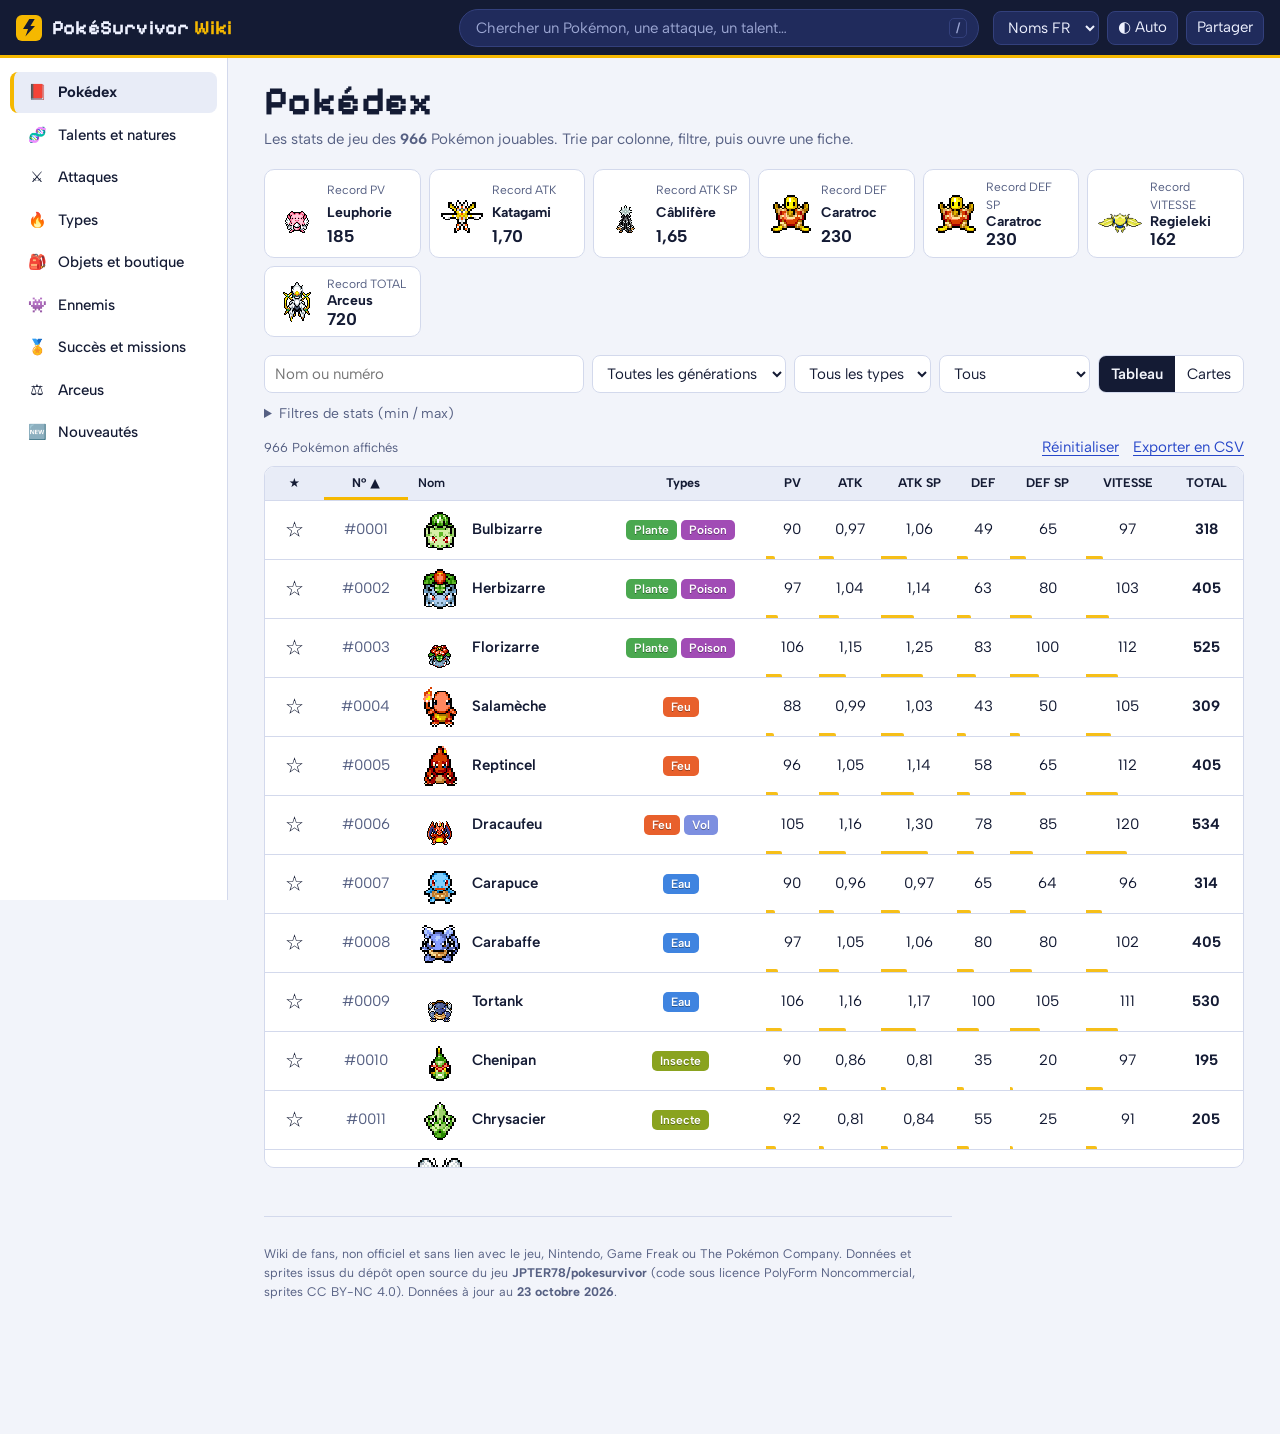
==== docs/index.html @ 1bb14c6c "Publier depuis docs/ pour GitHub Pages Co-Authored-By: Claude Fable 5.2 <noreply@anthropic.com> Clau" ====
<!doctype html>
<html lang="fr">
<head>
<meta charset="utf-8">
<meta name="viewport" content="width=device-width, initial-scale=1, viewport-fit=cover">
<title>PokéSurvivor Wiki</title>
<meta name="description" content="Wiki non officiel de PokéSurvivor : stats des 966 Pokémon, talents, natures, attaques, types, objets, ennemis, succès et le Jugement d'Arceus.">
<meta name="theme-color" content="#0e1430">
<link rel="icon" href="data:image/svg+xml,%3Csvg xmlns='http://www.w3.org/2000/svg' viewBox='0 0 16 16' shape-rendering='crispEdges'%3E%3Crect width='16' height='16' rx='3' fill='%23141b34'/%3E%3Cpath fill='%23ffce1f' d='M9 2h3L8 7h3l-6 7 2-5H4z'/%3E%3C/svg%3E">
<style>@font-face{font-family:"Albert Sans";font-style:normal;font-weight:100 900;font-display:swap;src:url([data-uri]) format("woff2")}
@font-face{font-family:"Pixelify Sans";font-style:normal;font-weight:700;font-display:swap;src:url([data-uri]) format("woff2")}
:root{
  --bg:#f2f4fa;--sf:#fff;--sf2:#e8ecf7;--tx:#141b34;--mu:#566083;--bd:#d3d9ec;
  --ac:#f5b800;--ac-ink:#141b34;--link:#2747c9;--up:#18874a;--dn:#cf3d35;
  --shadow:0 1px 0 rgba(20,27,52,.06),0 8px 24px -12px rgba(20,27,52,.25);
  --disp:"Pixelify Sans","Albert Sans",system-ui,sans-serif;--body:"Albert Sans",system-ui,-apple-system,"Segoe UI",sans-serif;
  --r:10px;--navw:228px;--toph:58px;color-scheme:light;
}
@media (prefers-color-scheme:dark){:root:not([data-theme="light"]){
  --bg:#0e1430;--sf:#172047;--sf2:#202b5c;--tx:#eef1ff;--mu:#9ca7d3;--bd:#2d3972;
  --ac:#ffce1f;--link:#93b2ff;--up:#4fd08a;--dn:#ff8078;--shadow:0 1px 0 rgba(0,0,0,.3),0 10px 28px -12px rgba(0,0,0,.7);color-scheme:dark}}
:root[data-theme="dark"]{
  --bg:#0e1430;--sf:#172047;--sf2:#202b5c;--tx:#eef1ff;--mu:#9ca7d3;--bd:#2d3972;
  --ac:#ffce1f;--link:#93b2ff;--up:#4fd08a;--dn:#ff8078;--shadow:0 1px 0 rgba(0,0,0,.3),0 10px 28px -12px rgba(0,0,0,.7);color-scheme:dark}
*{box-sizing:border-box}
html{scroll-padding-top:calc(var(--toph) + 56px);-webkit-text-size-adjust:100%}
body{margin:0;background:var(--bg);color:var(--tx);font:15px/1.5 var(--body);min-height:100vh;
  display:grid;grid-template-columns:var(--navw) minmax(0,1fr);grid-template-rows:var(--toph) 1fr;grid-template-areas:"top top" "nav main"}
[hidden]{display:none!important}
a{color:var(--link)}
:focus-visible{outline:3px solid var(--ac);outline-offset:2px;border-radius:4px}
.skip{position:absolute;left:-999px;top:8px;background:var(--ac);color:var(--ac-ink);padding:8px 12px;border-radius:8px;z-index:50}
.skip:focus{left:8px}
button,input,select{font:inherit;color:inherit}
button{cursor:pointer}

/* barre du haut */
.top{grid-area:top;position:sticky;top:0;z-index:20;display:flex;align-items:center;gap:14px;padding:0 16px;padding-top:env(safe-area-inset-top,0px);
  background:#141b34;color:#eef1ff;border-bottom:3px solid var(--ac)}
.brand{display:flex;align-items:center;gap:10px;color:inherit;text-decoration:none;flex:none}
.bolt{width:26px;height:26px;border-radius:6px;background:var(--ac);position:relative;flex:none}
.bolt::after{content:"";position:absolute;inset:4px 7px;background:#141b34;clip-path:polygon(55% 0,100% 0,62% 42%,100% 42%,20% 100%,42% 58%,0 58%)}
.bname{font:700 20px/1 var(--disp);letter-spacing:.01em;white-space:nowrap}
.bname b{color:var(--ac);font-weight:700}
.gs{position:relative;flex:1;max-width:520px;margin-left:auto}
.gs input[type=search]{width:100%;height:38px;border-radius:19px;border:1px solid #33407c;background:#202b5c;color:#eef1ff;padding:0 40px 0 16px}
.gs input::placeholder{color:#9ca7d3}
.gs kbd{position:absolute;right:12px;top:9px;font:600 12px/1 var(--body);color:#9ca7d3;border:1px solid #33407c;border-radius:5px;padding:3px 6px;pointer-events:none}
.gres{position:absolute;left:0;right:0;top:44px;background:var(--sf);color:var(--tx);border:1px solid var(--bd);border-radius:var(--r);box-shadow:var(--shadow);max-height:70vh;overflow:auto;padding:6px}
.gres h4{margin:8px 8px 2px;font:600 12px/1.4 var(--body);color:var(--mu)}
.gres a{display:flex;align-items:center;gap:10px;padding:6px 8px;border-radius:7px;color:inherit;text-decoration:none;cursor:pointer}
.gres a.cur,.gres a:hover{background:var(--sf2)}
.gres small{color:var(--mu);margin-left:auto;white-space:nowrap}
.gres .none{padding:10px;color:var(--mu)}
.tools{display:flex;gap:8px;align-items:center;flex:none}
.tools select,.ib{height:34px;border-radius:8px;border:1px solid #33407c;background:#202b5c;color:#eef1ff;padding:0 10px}
.ib:hover,.tools select:hover{border-color:var(--ac)}

/* navigation */
.nav{grid-area:nav;position:sticky;top:var(--toph);align-self:start;height:calc(100vh - var(--toph));overflow:auto;padding:14px 10px;border-right:1px solid var(--bd);background:var(--sf);display:flex;flex-direction:column;gap:2px}
.nav a{display:flex;align-items:center;gap:10px;padding:9px 12px;border-radius:8px;color:var(--tx);text-decoration:none;font-weight:500;border-left:4px solid transparent}
.nav a:hover{background:var(--sf2)}
.nav a[aria-current="page"]{background:var(--sf2);border-left-color:var(--ac);font-weight:700}
.nav .ni{width:22px;text-align:center;flex:none}
.nav .tag{margin-left:auto;background:var(--ac);color:var(--ac-ink);border-radius:10px;font-size:11px;font-weight:700;padding:1px 7px}

main{grid-area:main;min-width:0;padding:22px clamp(16px,3vw,36px) 120px;max-width:1240px;width:100%}
main:focus{outline:none}
.ph{margin:0 0 18px}
.ph h1{font:700 clamp(28px,4vw,40px)/1.05 var(--disp);margin:0 0 6px;letter-spacing:.01em}
.ph p{margin:0;color:var(--mu);max-width:68ch}
h2.sec{font:700 21px/1.2 var(--disp);margin:28px 0 8px}
.h3{font:700 14px/1.3 var(--body);margin:16px 0 6px}
.note{background:var(--sf);border:1px solid var(--bd);border-left:4px solid var(--ac);border-radius:8px;padding:10px 14px;color:var(--tx);font-size:14px;margin:0 0 14px;max-width:86ch}
.cnt{color:var(--mu);font-size:13px;margin:0 0 8px}
.ft{color:var(--mu);font-size:12px;margin-top:16px}
.foot{margin-top:48px;padding-top:16px;border-top:1px solid var(--bd);color:var(--mu);font-size:12.5px;max-width:86ch}

/* records */
.rec{display:grid;grid-template-columns:repeat(auto-fill,minmax(150px,1fr));gap:8px;margin-bottom:18px}
.rec button{display:grid;grid-template-columns:44px 1fr;gap:0 8px;align-items:center;text-align:left;background:var(--sf);border:1px solid var(--bd);border-radius:var(--r);padding:8px 10px}
.rec button:hover{border-color:var(--ac)}
.rec .sp{grid-row:span 3}
.rec small{color:var(--mu);font-size:12px}
.rec b{font-size:14px;line-height:1.2}
.rec i{font:700 17px/1.1 var(--body);font-style:normal;color:var(--tx);font-variant-numeric:tabular-nums}

/* barres d'outils */
.bar{display:flex;flex-wrap:wrap;gap:8px;margin-bottom:10px;align-items:center}
.bar input[type=search]{flex:1 1 200px;min-width:0}
input[type=search],input[type=number],input[type=text],main select,.sheet select{height:38px;background:var(--sf);border:1px solid var(--bd);border-radius:8px;padding:0 10px}
input:hover,main select:hover{border-color:var(--mu)}
.seg{display:inline-flex;border:1px solid var(--bd);border-radius:8px;overflow:hidden;background:var(--sf)}
.seg button{border:0;background:none;padding:0 12px;height:36px}
.seg button[aria-pressed="true"]{background:var(--tx);color:var(--bg);font-weight:600}
.cntbar{display:flex;justify-content:space-between;align-items:baseline;gap:8px;flex-wrap:wrap}
.lb{background:none;border:0;color:var(--link);padding:2px 0 2px 14px;text-decoration:underline;text-underline-offset:3px}
.rg{margin-bottom:10px}.rg summary,details summary{cursor:pointer;color:var(--mu);font-size:14px}
.rgg{display:grid;grid-template-columns:repeat(auto-fill,minmax(210px,1fr));gap:8px;margin-top:8px}
.rgg label{display:flex;align-items:center;gap:6px;font-size:13px}.rgg span{flex:1}.rgg input{width:68px;height:32px}
.pills{display:flex;gap:6px;flex-wrap:wrap}
.fb{background:var(--sf);border:1px solid var(--bd);border-radius:20px;padding:6px 13px}
.fb[aria-pressed="true"]{background:var(--tx);color:var(--bg);border-color:var(--tx);font-weight:600}

/* tableaux */
.tw{overflow:auto;border:1px solid var(--bd);border-radius:var(--r);background:var(--sf);max-height:78vh}
.tw.short{max-height:340px}
table{border-collapse:collapse;width:100%}
th,td{padding:7px 10px;text-align:center;border-bottom:1px solid var(--bd);white-space:nowrap}
tbody tr:last-child td{border-bottom:0}
thead th{position:sticky;top:0;background:var(--sf2);font-size:12.5px;font-weight:700;color:var(--tx);z-index:1;user-select:none}
th[data-sort]{cursor:pointer}th[data-sort]:hover{color:var(--link)}
th.on{box-shadow:inset 0 -3px 0 var(--ac)}
td.nm,th.nm{text-align:left;font-weight:600}
td.n{color:var(--mu);font-variant-numeric:tabular-nums}
td.num{font-variant-numeric:tabular-nums}
td.tot{font-weight:700;font-variant-numeric:tabular-nums}
tr.row{cursor:pointer}tr.row:hover{background:var(--sf2)}
td.nm .sp{vertical-align:middle;margin-right:10px}
.tt td,.tt th{white-space:normal;text-align:left;vertical-align:top}
.tt td:first-child{font-weight:600}
.more td{padding:12px;text-align:center}
.more button,.morec{background:var(--sf2);border:1px solid var(--bd);border-radius:8px;padding:8px 16px}
.fv{background:none;border:0;font-size:19px;line-height:1;color:var(--ac);padding:4px 6px;-webkit-text-stroke:.6px var(--tx)}
.fv[aria-pressed="false"]{color:transparent}
.cell{position:relative}.cell i{position:absolute;left:0;bottom:0;height:3px;background:var(--ac);opacity:.9;border-radius:0 2px 0 0}

/* sprites */
.sp{display:inline-block;width:var(--z,44px);height:var(--z,44px);flex:none;image-rendering:pixelated;background-image:var(--sheet);background-repeat:no-repeat;
  background-size:calc(32*var(--z,44px)) calc(31*var(--z,44px));background-position:calc(var(--x)*var(--z,44px)*-1) calc(var(--y)*var(--z,44px)*-1)}
.sp.s{--z:32px}.sp.l{--z:96px}.sp.xl{--z:144px}

/* types */
.t{display:inline-block;color:#fff;border-radius:5px;padding:0 8px;font-size:12px;font-weight:600;margin-right:4px;line-height:20px;text-shadow:0 1px 0 rgba(0,0,0,.35)}
.badge{display:inline-block;border:1px solid var(--bd);border-radius:20px;padding:1px 10px;font-size:12.5px;margin:0 5px 5px 0;background:var(--sf)}
.chips{display:flex;flex-wrap:wrap;gap:6px}
.chip2{background:var(--sf2);border:1px solid transparent;border-radius:16px;padding:3px 11px;font-size:13px;color:var(--tx);text-decoration:none;cursor:pointer;display:inline-flex;align-items:center;gap:4px}
a.chip2:hover,button.chip2:hover{border-color:var(--ac)}
.lk{color:var(--link);cursor:pointer;text-decoration:underline;text-underline-offset:3px;background:none;border:0;padding:0;font-weight:600}

/* cartes Pokémon */
.cards .more{grid-column:1/-1}
.cards{display:grid;grid-template-columns:repeat(auto-fill,minmax(150px,1fr));gap:10px}
.pc{position:relative;background:var(--sf);border:1px solid var(--bd);border-radius:var(--r);overflow:hidden;text-align:left;padding:0;display:flex;flex-direction:column}
.pc:hover{border-color:var(--tc,var(--ac));transform:translateY(-2px)}
.pc .art{height:84px;display:grid;place-items:center;background:linear-gradient(140deg,var(--tc),var(--tc2))}
.pc .art .sp{--z:64px;filter:drop-shadow(0 3px 0 rgba(0,0,0,.25))}
.pc .in{padding:8px 10px 10px}
.pc .num{color:var(--mu);font-size:12px;font-variant-numeric:tabular-nums}
.pc b{display:block;font-size:14.5px;line-height:1.2;margin:1px 0 5px}
.pc .tt2{position:absolute;right:8px;top:8px;background:rgba(20,27,52,.75);color:#fff;border-radius:6px;font:700 13px/1 var(--body);padding:4px 6px}

/* fiche (dialog) */
dialog{border:0;padding:0;background:transparent;color:var(--tx);max-width:none;max-height:none;width:100%;height:100%;margin:0;overflow:hidden}
dialog::backdrop{background:rgba(8,12,30,.6)}
.sheet{position:absolute;right:0;top:0;bottom:0;width:min(560px,100%);background:var(--bg);overflow:auto;box-shadow:-12px 0 40px rgba(0,0,0,.35);padding-bottom:calc(20px + env(safe-area-inset-bottom,0px))}
.sheet.wide{width:min(980px,100%)}
@media (prefers-reduced-motion:no-preference){dialog[open] .sheet{animation:slide .18s ease-out}@keyframes slide{from{transform:translateX(40px);opacity:.4}}.pc{transition:transform .12s}}
.hero{position:relative;color:#fff;padding:18px 18px 16px;padding-top:calc(18px + env(safe-area-inset-top,0px));background:linear-gradient(135deg,var(--tc),var(--tc2));display:grid;grid-template-columns:1fr auto;gap:8px;align-items:end;min-height:150px;
  background-image:linear-gradient(135deg,var(--tc),var(--tc2)),repeating-linear-gradient(0deg,rgba(255,255,255,.07) 0 2px,transparent 2px 8px)}
.hero.plain{background:#141b34;min-height:0}
.hero h2{font:700 30px/1.05 var(--disp);margin:0 0 4px;text-shadow:0 2px 0 rgba(0,0,0,.3)}
.hero .m{margin:0 0 8px;opacity:.95;font-size:14px}
.hero .sp{filter:drop-shadow(0 5px 0 rgba(0,0,0,.25))}
.hero .t{box-shadow:inset 0 0 0 1.5px rgba(255,255,255,.6)}
.hero .badge{background:rgba(0,0,0,.28);border-color:transparent;color:#fff}
.xb{position:absolute;right:10px;top:calc(10px + env(safe-area-inset-top,0px));width:36px;height:36px;border-radius:50%;border:0;background:rgba(0,0,0,.35);color:#fff;font-size:18px;line-height:1}
.xb:hover{background:rgba(0,0,0,.55)}
.sb{padding:4px 18px 0}
.blk{background:var(--sf);border:1px solid var(--bd);border-radius:var(--r);padding:12px 14px;margin-top:12px}
.blk>.h3:first-child{margin-top:0}
.kv{display:grid;grid-template-columns:auto 1fr;gap:4px 14px;font-size:14px;margin:0}.kv dt{color:var(--mu)}.kv dd{margin:0;font-weight:600}
.ar{margin:8px 0;font-size:14px}.ar .lbl{color:var(--mu);display:inline-block;min-width:66px}.ar small{display:block;color:var(--mu);font-size:13px;margin-top:1px}
.acts{display:flex;flex-wrap:wrap;gap:8px;margin-top:14px}
.btn{background:var(--sf);border:1px solid var(--bd);border-radius:8px;padding:8px 14px;font-weight:600}
.btn:hover{border-color:var(--tx)}.btn.pri{background:var(--ac);color:var(--ac-ink);border-color:var(--ac)}
.btn:disabled{opacity:.4;cursor:default}
.pn{display:flex;justify-content:space-between;gap:8px;margin-top:14px}
.pn .btn{display:flex;align-items:center;gap:6px;min-width:0}.pn .btn span{overflow:hidden;text-overflow:ellipsis;white-space:nowrap}
#ns{width:100%;margin:2px 0 8px}
.nr{display:grid;grid-template-columns:76px 1fr 1fr;gap:5px 8px;font-size:14px}.nr span{color:var(--mu)}.nr b.up{color:var(--up)}.nr b.dn{color:var(--dn)}
.wk{font-size:13.5px;line-height:2.1}.wk span.l{color:var(--mu);margin-right:4px}
.radar text.l{font:500 11px var(--body);fill:var(--mu)}.radar text.v{font:700 14px var(--body);fill:var(--tx)}
.lg{text-align:center;font-size:13px;margin-top:6px}.lg span{margin:0 8px;white-space:nowrap;font-weight:600}
.cg{display:grid;gap:8px;align-items:center;margin:8px 0;font-size:14px}.cg .lb2{color:var(--mu)}
.ch{text-align:center}.ch b{display:block;font-size:12.5px;word-break:break-word}
.cc b{display:block;text-align:center;font-variant-numeric:tabular-nums}.cc.best b{color:var(--up)}
.tr{height:8px;background:var(--sf2);border-radius:4px;overflow:hidden}.tr i{display:block;height:100%;background:var(--ac)}

/* comparateur */
.tray{position:fixed;left:var(--navw);right:0;bottom:0;background:#141b34;color:#eef1ff;border-top:3px solid var(--ac);padding:10px 16px calc(10px + env(safe-area-inset-bottom,0px));display:flex;gap:8px;align-items:center;flex-wrap:wrap;z-index:15;max-height:40vh;overflow:auto}
.tray b{font-family:var(--disp);font-size:16px}
.tray .chip{background:#202b5c;border-radius:16px;padding:3px 4px 3px 10px;font-size:13px;display:inline-flex;align-items:center;gap:2px}
.tray .chip button{background:none;border:0;color:#9ca7d3;padding:2px 6px}
.tray .btn{background:#202b5c;border-color:#33407c;color:#eef1ff;padding:6px 12px}.tray .btn.pri{background:var(--ac);color:var(--ac-ink)}
.toast{position:fixed;left:50%;bottom:calc(22px + env(safe-area-inset-bottom,0px));transform:translateX(-50%);background:#141b34;color:#fff;border:1px solid var(--ac);border-radius:20px;padding:8px 16px;z-index:60;font-size:14px}

/* types : matrice */
.mx{font-size:11.5px;width:auto}.mx th,.mx td{padding:3px 4px;min-width:38px;border:1px solid var(--bd)}
.mx thead th{background:var(--sf)}.mx tbody th{position:sticky;left:0;background:var(--sf);text-align:left;z-index:1}
.m2{background:color-mix(in srgb,var(--up) 30%,transparent);font-weight:700}.m05{background:color-mix(in srgb,var(--dn) 22%,transparent)}.m0{background:color-mix(in srgb,var(--mu) 40%,transparent)}
tr.warn{background:color-mix(in srgb,var(--dn) 12%,transparent)}

/* Arceus, simulateurs */
.phase{background:var(--sf);border:1px solid var(--bd);border-radius:var(--r);padding:12px 16px;margin:0 0 10px;max-width:92ch}
.phase h3{margin:0 0 4px;font-size:16.5px}.phase h3 span{display:inline-grid;place-items:center;width:26px;height:26px;border-radius:6px;background:var(--ac);color:var(--ac-ink);font:700 15px/1 var(--body);margin-right:8px}
.phase p{margin:4px 0;color:var(--mu);font-size:14px}.phase ul{margin:6px 0 0;padding-left:18px;font-size:14px}.phase li{margin:3px 0}
.simb{display:flex;flex-wrap:wrap;gap:14px;align-items:center;margin:0 0 10px;font-size:14px}.simb input[type=range]{flex:1 1 220px;accent-color:var(--ac)}.simb input[type=number]{width:84px}
#s-arceus table td,#s-arceus table th{white-space:normal;text-align:left;vertical-align:top}
#s-arceus table td:first-child{font-weight:600}
#rkb td{white-space:nowrap;vertical-align:middle;text-align:center}#rkb td.nm{text-align:left}

/* nouveautés */
.nv{display:flex;gap:12px;align-items:center;padding:10px 14px;border:1px solid var(--bd);border-left-width:5px;border-radius:8px;background:var(--sf);margin:6px 0;font-size:14.5px;max-width:96ch}
.nv.k-new{border-left-color:var(--up)}.nv.k-chg{border-left-color:var(--link)}.nv.k-fix{border-left-color:var(--ac)}
.nv .ic{font-size:20px;flex:none}.nv .nt{flex:1;min-width:0}
.ba{display:inline-block;background:var(--sf2);border-radius:6px;padding:0 8px;font-size:13px;white-space:nowrap;font-variant-numeric:tabular-nums}.ba s{color:var(--mu)}.ba b.up{color:var(--up)}.ba b.dn{color:var(--dn)}
.hg{display:grid;grid-template-columns:repeat(auto-fill,minmax(220px,1fr));gap:8px}
.hc{background:var(--sf);border:1px solid var(--bd);border-radius:8px;padding:9px 11px;font-size:13.5px}.hr{display:flex;justify-content:space-between;gap:6px;margin-top:5px}
.day{display:flex;align-items:baseline;gap:10px;flex-wrap:wrap;margin:26px 0 8px}.day time{background:var(--tx);color:var(--bg);border-radius:6px;padding:2px 9px;font:700 13px/1.6 var(--body)}.day h2{font:700 19px/1.2 var(--disp);margin:0}

/* mobile */
@media (max-width:1023px){
  body{grid-template-columns:minmax(0,1fr);grid-template-rows:auto auto 1fr;grid-template-areas:"top" "nav" "main"}
  .top{flex-wrap:wrap;height:auto;padding-bottom:8px;gap:8px 10px;position:static}
  .top{padding-top:calc(8px + env(safe-area-inset-top,0px))}
  .gs{order:3;flex:1 1 100%;max-width:none}.gs kbd{display:none}
  .tools{margin-left:auto}
  .nav{position:sticky;top:0;z-index:18;height:auto;flex-direction:row;overflow-x:auto;padding:6px 10px;border-right:0;border-bottom:1px solid var(--bd);scrollbar-width:none}
  .nav::-webkit-scrollbar{display:none}
  .nav a{flex:none;border-left:0;border-bottom:3px solid transparent;padding:7px 11px;white-space:nowrap}
  .nav a[aria-current="page"]{border-bottom-color:var(--ac)}
  .tray{left:0}
  html{scroll-padding-top:60px}
}
@media (max-width:560px){
  .bname{font-size:17px}#shr{display:none}
  main{padding-top:16px}
  th,td{padding:6px 8px}
  .cards{grid-template-columns:repeat(auto-fill,minmax(132px,1fr))}
  .rec{display:flex;overflow-x:auto;margin:0 -16px 14px;padding:0 16px 4px;scrollbar-width:none}.rec::-webkit-scrollbar{display:none}.rec button{flex:0 0 158px}
  .hero .sp.xl{--z:112px}
  .nv{align-items:flex-start}
}
@media print{.top,.nav,.tray,.bar{display:none}body{display:block}}

:root{--sheet:url([data-uri])}
</style>
</head>
<body>
<a class="skip" href="#main">Aller au contenu</a>
<header class="top">
  <a class="brand" href="#/pokedex" aria-label="PokéSurvivor Wiki, accueil"><span class="bolt" aria-hidden="true"></span><span class="bname">PokéSurvivor <b>Wiki</b></span></a>
  <div class="gs" role="search">
    <input id="gq" type="search" autocomplete="off" placeholder="Chercher un Pokémon, une attaque, un talent…" aria-label="Recherche dans tout le wiki" aria-controls="gres">
    <kbd>/</kbd>
    <div id="gres" class="gres" hidden></div>
  </div>
  <div class="tools">
    <select id="lg" aria-label="Langue des noms"><option value="fr">Noms FR</option><option value="en">Noms EN</option></select>
    <button id="thm" class="ib" type="button" aria-label="Changer de thème"></button>
    <button id="shr" class="ib" type="button">Partager</button>
  </div>
</header>
<nav class="nav" id="nav" aria-label="Sections du wiki"></nav>
<main id="main" tabindex="-1">
  <section id="s-pokedex" hidden>
    <div class="ph"><h1>Pokédex</h1><p>Les stats de jeu des <b id="tot"></b> Pokémon jouables. Trie par colonne, filtre, puis ouvre une fiche.</p></div>
    <div class="rec" id="rec"></div>
    <div class="bar">
      <input id="q" type="search" placeholder="Nom ou numéro" aria-label="Filtrer les Pokémon">
      <select id="gen" aria-label="Génération"></select>
      <select id="ty" aria-label="Type"></select>
      <select id="fl" aria-label="Catégorie"><option value="">Tous</option><option value="st">Starters</option><option value="leg">Légendaires</option><option value="nl">Non légendaires</option><option value="fav">Mes favoris</option></select>
      <div class="seg" role="group" aria-label="Affichage"><button type="button" data-view="table">Tableau</button><button type="button" data-view="cards">Cartes</button></div>
    </div>
    <details class="rg"><summary>Filtres de stats (min / max)</summary><div class="rgg" id="rgg"></div></details>
    <div class="cntbar"><p class="cnt" id="cnt"></p><span><button type="button" class="lb" id="rs">Réinitialiser</button><button type="button" class="lb" id="csv">Exporter en CSV</button></span></div>
    <div id="plist"></div>
  </section>

  <section id="s-talents" hidden>
    <div class="ph"><h1>Talents et natures</h1><p>Chaque Pokémon de ta collection reçoit une nature au hasard, fixe pour ton compte, et l’un de ses talents. Le talent caché sort 1 fois sur 20.</p></div>
    <p class="note">Un Aromate change la nature, une Pilule Talent change le talent et un Patch Talent donne accès au talent caché (Boutique Kecleon).</p>
    <h2 class="sec">Natures</h2>
    <div class="tw short"><table class="tt"><thead><tr><th>Nature</th><th>+10 %</th><th>−10 %</th></tr></thead><tbody id="nb"></tbody></table></div>
    <h2 class="sec">Talents par Pokémon</h2>
    <div class="bar"><input id="q2" type="search" placeholder="Pokémon ou talent" aria-label="Filtrer les talents"><select id="hf" aria-label="Talent caché"><option value="">Tous</option><option value="h">Avec talent caché</option><option value="n">Sans talent caché</option></select></div>
    <p class="cnt" id="cnt2"></p>
    <div class="tw"><table><thead><tr id="hd2"></tr></thead><tbody id="tb2"></tbody></table></div>
  </section>

  <section id="s-attaques" hidden>
    <div class="ph"><h1>Attaques</h1><p>Un Pokémon utilise les attaques de ses types et de type Normal. Les CT de la Boutique Kecleon lui en apprennent d’autres.</p></div>
    <div class="bar"><input id="mq" type="search" placeholder="Nom d’attaque" aria-label="Filtrer les attaques"><select id="mty" aria-label="Type"></select><select id="mkd" aria-label="Genre"></select><select id="mct" aria-label="CT"><option value="">Toutes</option><option value="1">Avec CT seulement</option></select></div>
    <p class="cnt" id="mcnt"></p>
    <div class="tw"><table><thead><tr id="mhd"></tr></thead><tbody id="mtb"></tbody></table></div>
  </section>

  <section id="s-types" hidden>
    <div class="ph"><h1>Types</h1><p>La table officielle, adoucie par le jeu : ×2 devient ×1,6, ×0,5 devient ×0,6 et l’immunité devient ×0,3.</p></div>
    <p class="note">Avec deux types, les multiplicateurs se multiplient (de ×0,3 à ×2,4). La table sert dans les deux sens : tes attaques contre les ennemis, et leurs attaques contre toi.</p>
    <h2 class="sec">Table des types</h2><p class="cnt">Attaque en ligne, défense en colonne.</p><div class="tw" id="tmx"></div>
    <h2 class="sec">Mon équipe (favoris)</h2><div id="tcv"></div>
  </section>

  <section id="s-objets" hidden>
    <div class="ph"><h1>Objets et boutique</h1><p>Les objets se trouvent pendant la partie. Les améliorations et la boutique se paient en Poképièces.</p></div>
    <div id="tit"></div>
  </section>

  <section id="s-ennemis" hidden>
    <div class="ph"><h1>Ennemis</h1><p>Six tranches de Pokémon sauvages, des boss, et treize comportements.</p></div>
    <div id="ten"></div>
    <h2 class="sec">Simulateur de montée en puissance</h2>
    <div class="simb"><label for="em">Moment de la partie : <b id="emv"></b></label><input type="range" id="em" min="0" max="30" step="1" value="10"></div>
    <div class="tw"><table class="tt"><tbody id="esc"></tbody></table></div>
  </section>

  <section id="s-succes" hidden>
    <div class="ph"><h1>Succès et missions</h1><p>Les succès, un succès par légendaire, et les missions quotidiennes et hebdomadaires.</p></div>
    <div class="bar"><input id="aq" type="search" placeholder="Nom de succès" aria-label="Filtrer les succès"><select id="acat" aria-label="Catégorie"></select></div>
    <div id="tac"></div>
  </section>

  <section id="s-arceus" hidden>
    <div class="ph"><h1>Le Jugement d’Arceus</h1><p>Ce qui se passe à la minute 30, phase par phase, avec les chiffres du code du jeu.</p></div>
    <p class="note">À la 30e minute, la partie « normale » s’arrête : le Jugement d’Arceus commence. Il n’y a plus de vagues, d’événements, de failles ni de météo, et le combat dure tant que tu survis. Toutes les valeurs ci-dessous viennent du code du jeu (js/systems/judgment.js).</p>
<h2 class="sec">Les phases</h2>
<div class="phase"><h3><span>0</span>Avant : minute 28 à 30</h3><p>Dès la minute 28, plus aucune faille ne s’ouvre. Si tu es dans une faille ou en train de choisir une carte à 30:00, le Jugement commence juste après.</p></div>
<div class="phase"><h3><span>1</span>Cinématique (≈ 10 s)</h3><p>L’écran s’assombrit, le titre apparaît, puis un éclair te téléporte dans les Ruines du Jugement, une arène de 24 cases de rayon. Arceus descend d’un pilier de lumière (≈ 8 s) et atterrit avec une onde de choc.</p><ul><li>La première fois, la cinématique est vue en entier ; ensuite elle peut être passée (en coop, seul l’hôte peut la passer).</li></ul></div>
<div class="phase"><h3><span>2</span>La fuite : Arceus est quasi invincible</h3><p>Arceus te poursuit. Depuis le 23 octobre, on peut le frapper, mais il ne subit que 5 % des dégâts, et de moins en moins (environ 2,5 % après 2 min 30 s et 1 % après 10 minutes). Tes attaques ne le visent que lorsqu’il ne reste aucun légendaire en vie. Tout ce qui vient de lui ignore les types et la défense, car ce sont des pourcentages de tes PV max.</p><ul><li><b>Toucher :</b> 40 % de tes PV max (recharge 0,9 s).</li><li><b>Attaques :</b> toutes sont annoncées au sol avant de frapper (tableau plus bas).</li><li><b>Plaque :</b> à chaque partie, Arceus porte au hasard une des 17 plaques, qui lui donne son type. Un message l’annonce à l’entrée de l’arène : plus aucun type d’attaque n’est toujours le meilleur.</li><li>Personne ne peut sortir de l’arène, ni toi, ni Arceus, ni les légendaires.</li></ul></div>
<div class="phase"><h3><span>3</span>Les légendaires</h3><p>Un légendaire au hasard arrive à 1,2 s, puis un nouveau toutes les 5 s, au bord de l’arène et loin de tout le monde. Ils donnent de l’expérience, mais ni pièces, ni tickets, ni objets.</p><ul><li><b>+25 % de PV et +15 % de dégâts</b> à chaque nouveau légendaire (avant le 23 octobre, c’était ×2 et on ne pouvait pas les vaincre). Le 8e a ainsi environ 4,8 fois les PV et 2,7 fois les dégâts du 1er.</li><li><b>Vie du 1er :</b> 3 secondes de ton dégât sur un seul ennemi (mesuré avant le Jugement), avec un minimum d’environ 6 800 PV en solo.</li><li><b>Contact :</b> (36 + temps de partie / 20) dégâts. <b>Tirs :</b> (18 + temps / 40), tous deux multipliés par 1,15 à chaque légendaire.</li><li><b>Comportement :</b> à distance (portée 300, un tir toutes les 0,9 s) pour les types Psy, Électrik, Spectre, Fée, Feu, Eau, Glace et Dragon, au corps à corps pour les autres.</li><li><b>Expérience :</b> 500 + 1,2 × temps de partie.</li><li><b>Poison et brûlure :</b> ils infligent maintenant de petits dégâts fixes aux légendaires (avant, un % de leurs PV) : les empoisonner puis fuir ne marche plus, il faut les frapper.</li></ul></div>
<div class="phase"><h3><span>4</span>L’escalade : pas de limite de temps</h3><p>Plus tu tiens, plus tout accélère. À la minute 35 de la partie (5 minutes de combat), Arceus brise l’objet de tout le monde, Ceinture Force comprise, après un court avertissement. À partir de 10 minutes de combat (vers la minute 40), son toucher tue en un coup. La partie se termine quand tu tombes, avec le récapitulatif « Face à Arceus » : temps tenu, légendaires vaincus, dégâts infligés à Arceus et plaque portée. Le classement a deux moitiés : dégâts à Arceus et temps tenu.</p></div>
<h2 class="sec">Les stats modifiées pendant le combat</h2>
<div class="tw"><table><thead><tr><th>Quoi</th><th>Effet</th></tr></thead><tbody>
<tr><td>Ta vitesse</td><td>Plafond souple : au-delà de 130, seul 25 % de l’excédent compte (environ 170 au lieu de 290 à fond). Rien ne change avant la minute 30.</td></tr>
<tr><td>Vitesse d’Arceus</td><td>74 % de la tienne au début, puis +1,3 point par seconde jusqu’à 122 % (vers 37 s). Après 5 minutes, il gagne en plus +0,15 point par seconde, sans plafond. Minimum : 70.</td></tr>
<tr><td>Toucher d’Arceus</td><td>40 % de tes PV max. À partir de 7 minutes, il monte jusqu’à 100 % à 10 minutes.</td></tr>
<tr><td>Cadence d’Arceus</td><td>Délai entre deux attaques : 3,2 s moins 0,025 s par seconde, minimum 1,4 s (atteint vers 72 s).</td></tr>
<tr><td>Légendaires</td><td>PV ×1,25 et dégâts ×1,15 à chaque apparition. Vitesse : au moins 80 % de celle du joueur vivant le plus rapide, avec une base de 48 à 105 selon leur vitesse d’origine.</td></tr>
<tr><td>Dégâts reçus par Arceus</td><td>5 % de tes dégâts au début, divisé par (1 + temps / 150 s) : 2,5 % à 2 min 30 s, 1 % à 10 minutes.</td></tr>
<tr><td>Objets</td><td>Brisés à la minute 35 de la partie (Ceinture Force comprise).</td></tr>
</tbody></table></div>
<h2 class="sec">Les attaques d’Arceus</h2>
<div class="tw"><table><thead><tr><th>Attaque</th><th>Quand</th><th>Détails</th></tr></thead><tbody>
<tr><td>Onde</td><td>Si tu es à moins de 210 px (60 % de chances)</td><td>Zone de 170 px autour de lui, 0,85 s de préavis, 40 % de tes PV max.</td></tr>
<tr><td>Jugement</td><td>Sinon, en alternance avec les rayons</td><td>Piliers de lumière sur chaque joueur : 4, plus 1 toutes les 10 s (maximum 10). Le premier tombe sur toi, les autres à 40–150 px. Rayon 44, préavis ≈ 1,25 s, 30 % des PV max chacun.</td></tr>
<tr><td>Rayons en croix</td><td>Après un Jugement</td><td>4 rayons qui balayent l’arène (8 après 30 s), longueur 1 700, largeur 34, préavis 1,1 s, 35 % des PV max chacun.</td></tr>
</tbody></table></div>
<h2 class="sec">Les Plaques d’Arceus</h2><p class="cnt">Une plaque tirée au hasard à chaque partie donne son type à Arceus (17 plaques, pas de plaque Normale).</p><div class="chips" id="plq"></div>
<h2 class="sec">Simulateur</h2>
<p class="note">Choisis un moment du combat et ta vitesse (avant plafond) pour voir ce qui est en jeu à cet instant.</p>
<div class="simb"><label>Temps de combat : <b id="stv"></b></label><input type="range" id="st" min="0" max="720" step="5" value="60"><label>Ta vitesse <input type="number" id="sp" value="130" min="0" step="5"></label></div>
<div class="tw"><table><tbody id="simo"></tbody></table></div>
<h2 class="sec">Classement : qui tient le mieux face à Arceus ?</h2>
<p class="note">Score indicatif de 0 à 100, calculé par le wiki (pas par le jeu). Contre Arceus, la vitesse compte surtout, avec le plafond vu plus haut. Ses coups sont des pourcentages de tes PV max, donc les PV aident surtout contre les légendaires. Ce score ne mesure pas le classement des dégâts à Arceus. Règle les poids pour tester.</p>
<div class="simb"><label>Vitesse <b id="rv1"></b></label><input type="range" id="rw1" min="0" max="100" value="100"><label>PV <b id="rv2"></b></label><input type="range" id="rw2" min="0" max="100" value="30"><label>Défenses <b id="rv3"></b></label><input type="range" id="rw3" min="0" max="100" value="20"></div>
<div class="tw" style="max-height:420px"><table><thead><tr><th>#</th><th>Pokémon</th><th>Vitesse</th><th>PV</th><th>DEF</th><th>DEF SP</th><th>Score</th></tr></thead><tbody id="rkb"></tbody></table></div>
<p class="ft">Données issues du dépôt open source JPTER78/pokesurvivor (js/systems/judgment.js). Les valeurs peuvent changer avec les mises à jour du jeu.</p>
  </section>

  <section id="s-nouveautes" hidden>
    <div class="ph"><h1>Nouveautés</h1><p>Toutes les mises à jour du jeu depuis la première version publique, traduites en français.</p></div>
    <div class="bar"><span id="nvk" class="pills"></span><input id="nq" type="search" placeholder="Mot à chercher" aria-label="Chercher dans les nouveautés"></div>
    <div id="nvh"></div><div id="nvl"></div>
  </section>

  <footer class="foot">
    <p>Wiki de fans, non officiel et sans lien avec le jeu, Nintendo, Game Freak ou The Pokémon Company. Données et sprites issus du dépôt open source du jeu <b>JPTER78/pokesurvivor</b> (code sous licence PolyForm Noncommercial, sprites CC BY-NC 4.0). Données à jour au <b id="asof"></b>.</p>
  </footer>
</main>
<div id="tray" class="tray" hidden></div>
<dialog id="dlg" aria-label="Fiche"><div id="cd" class="sheet"></div></dialog>
<div id="toast" class="toast" role="status" hidden></div>
<script id="data" type="application/json">{"P":[[1,"Bulbasaur","Bulbizarre",["grass","poison"],90,0.97,1.06,49,65,97,318,1,1,0,1],[2,"Ivysaur","Herbizarre",["grass","poison"],97,1.04,1.14,63,80,103,405,2,1,0,0],[3,"Venusaur","Florizarre",["grass","poison"],106,1.15,1.25,83,100,112,525,4,1,0,0],[4,"Charmander","Salamèche",["fire"],88,0.99,1.03,43,50,105,309,1,1,0,1],[5,"Charmeleon","Reptincel",["fire"],96,1.05,1.14,58,65,112,405,2,1,0,0],[6,"Charizard","Dracaufeu",["fire","flying"],105,1.16,1.3,78,85,120,534,4,1,0,0],[7,"Squirtle","Carapuce",["water"],90,0.96,0.97,65,64,96,314,1,1,0,1],[8,"Wartortle","Carabaffe",["water"],97,1.05,1.06,80,80,102,405,2,1,0,0],[9,"Blastoise","Tortank",["water"],106,1.16,1.17,100,105,111,530,4,1,0,0],[10,"Caterpie","Chenipan",["bug"],90,0.86,0.81,35,20,97,195,1,1,0,0],[11,"Metapod","Chrysacier",["bug"],92,0.81,0.84,55,25,91,205,1,1,0,0],[12,"Butterfree","Papilusion",["bug","flying"],97,0.95,1.2,50,80,107,395,2,1,0,0],[13,"Weedle","Aspicot",["bug","poison"],88,0.89,0.81,30,20,99,195,1,1,0,0],[14,"Kakuna","Coconfort",["bug","poison"],90,0.84,0.84,50,25,93,205,1,1,0,0],[15,"Beedrill","Dardargnan",["bug","poison"],99,1.2,0.95,40,80,110,395,2,1,0,0],[16,"Pidgey","Roucool",["normal","flying"],88,0.95,0.89,40,35,102,251,1,1,0,0],[17,"Pidgeotto","Roucoups",["normal","flying"],98,1.03,0.97,55,50,108,349,2,1,0,0],[18,"Pidgeot","Roucarnage",["normal","flying"],107,1.14,1.08,75,70,120,479,3,1,0,0],[19,"Rattata","Rattata",["normal"],84,1.01,0.84,35,35,108,253,1,1,0,0],[20,"Raticate","Rattatac",["normal"],95,1.15,0.97,60,70,119,413,3,1,0,0],[21,"Spearow","Piafabec",["normal","flying"],88,1.03,0.87,30,31,107,262,1,1,0,0],[22,"Fearow","Rapasdepic",["normal","flying"],99,1.2,1.04,65,61,120,442,3,1,0,0],[23,"Ekans","Abo",["poison"],86,1.03,0.92,44,54,101,288,1,1,0,0],[24,"Arbok","Arbok",["poison"],97,1.22,1.06,69,79,112,448,3,1,0,0],[25,"Pikachu","Pikachu",["electric"],86,1.0,0.97,40,50,116,320,2,1,0,0],[26,"Raichu","Raichu",["electric"],97,1.2,1.2,55,80,124,485,3,1,0,0],[27,"Sandshrew","Sabelette",["ground"],92,1.11,0.81,85,30,95,300,1,1,0,0],[28,"Sandslash","Sablaireau",["ground"],104,1.25,0.95,110,55,105,450,3,1,0,0],[29,"Nidoran♀","Nidoran♀",["poison"],95,0.96,0.92,52,40,95,275,1,1,0,0],[30,"Nidorina","Nidorina",["poison"],102,1.04,1.0,67,55,102,365,2,1,0,0],[31,"Nidoqueen","Nidoqueen",["poison","ground"],110,1.21,1.11,87,85,110,505,4,1,0,0],[32,"Nidoran♂","Nidoran♂",["poison"],91,1.01,0.92,40,40,99,273,1,1,0,0],[33,"Nidorino","Nidorino",["poison"],97,1.1,1.0,57,55,105,365,2,1,0,0],[34,"Nidoking","Nidoking",["poison","ground"],106,1.26,1.17,77,75,114,505,4,1,0,0],[35,"Clefairy","Mélofée",["fairy"],102,0.95,1.03,48,65,93,323,2,1,0,0],[36,"Clefable","Mélodelfe",["fairy"],113,1.08,1.22,73,90,103,483,3,1,0,0],[37,"Vulpix","Goupix",["fire"],87,0.93,0.97,40,65,105,299,1,1,0,0],[38,"Ninetales","Feunard",["fire"],103,1.12,1.15,75,100,120,505,4,1,0,0],[39,"Jigglypuff","Rondoudou",["normal","fairy"],122,0.95,0.95,20,25,86,270,1,1,0,0],[40,"Wigglytuff","Grodoudou",["normal","fairy"],133,1.08,1.17,45,50,97,435,3,1,0,0],[41,"Zubat","Nosferapti",["poison","flying"],88,0.95,0.86,35,40,101,245,1,1,0,0],[42,"Golbat","Nosferalto",["poison","flying"],104,1.14,1.06,70,75,116,455,3,1,0,0],[43,"Oddish","Mystherbe",["grass","poison"],90,0.97,1.11,55,65,91,320,2,1,0,0],[44,"Gloom","Ortide",["grass","poison"],97,1.06,1.17,70,75,95,395,2,1,0,0],[45,"Vileplume","Rafflesia",["grass","poison"],104,1.14,1.31,85,90,99,490,3,1,0,0],[46,"Paras","Paras",["bug","grass"],86,1.08,0.95,55,55,88,285,1,1,0,0],[47,"Parasect","Parasect",["bug","grass"],97,1.22,1.03,80,80,91,405,2,1,0,0],[48,"Venonat","Mimitoss",["bug","poison"],97,1.0,0.92,50,55,97,305,1,1,0,0],[49,"Venomoth","Aéromite",["bug","poison"],102,1.06,1.2,60,75,116,450,3,1,0,0],[50,"Diglett","Taupiqueur",["ground"],74,1.0,0.89,25,45,118,265,1,1,0,0],[51,"Dugtrio","Triopikeur",["ground"],86,1.25,0.97,50,70,128,425,3,1,0,0],[52,"Meowth","Miaouss",["normal"],88,0.95,0.92,35,40,116,290,1,1,0,0],[53,"Persian","Persian",["normal"],99,1.08,1.06,60,65,126,440,3,1,0,0],[54,"Psyduck","Psykokwak",["water"],92,0.99,1.06,48,50,101,320,2,1,0,1],[55,"Golduck","Akwakwak",["water"],106,1.15,1.22,78,80,114,500,4,1,0,0],[56,"Mankey","Férosinge",["fighting"],88,1.14,0.89,35,45,107,305,1,1,0,0],[57,"Primeape","Colossinge",["fighting"],99,1.28,1.03,60,70,118,455,3,1,0,0],[58,"Growlithe","Caninos",["fire"],95,1.08,1.08,45,50,103,350,2,1,0,0],[59,"Arcanine","Arcanin",["fire"],110,1.31,1.25,80,80,118,555,4,1,0,0],[60,"Poliwag","Ptitard",["water"],88,0.97,0.92,40,40,116,300,1,1,0,0],[61,"Poliwhirl","Têtarte",["water"],99,1.06,0.97,65,50,116,385,2,1,0,0],[62,"Poliwrath","Tartard",["water","fighting"],110,1.22,1.08,95,90,107,510,4,1,0,0],[63,"Abra","Abra",["psychic"],81,0.81,1.28,15,55,116,310,1,1,0,0],[64,"Kadabra","Kadabra",["psychic"],88,0.89,1.36,30,70,122,400,2,1,0,0],[65,"Alakazam","Alakazam",["psychic"],95,0.97,1.44,45,95,128,500,4,1,0,0],[66,"Machop","Machoc",["fighting"],102,1.14,0.89,50,35,93,305,1,1,0,0],[67,"Machoke","Machopeur",["fighting"],106,1.25,0.97,70,60,97,405,2,1,0,0],[68,"Machamp","Mackogneur",["fighting"],110,1.42,1.06,80,85,101,505,4,1,0,0],[69,"Bellsprout","Chétiflor",["grass","poison"],92,1.11,1.08,35,30,95,300,1,1,0,0],[70,"Weepinbell","Boustiflor",["grass","poison"],99,1.2,1.17,50,45,101,390,2,1,0,0],[71,"Victreebel","Empiflor",["grass","poison"],106,1.28,1.25,65,70,107,490,3,1,0,0],[72,"Tentacool","Tentacool",["water","poison"],88,0.92,0.97,35,100,107,335,2,1,0,0],[73,"Tentacruel","Tentacruel",["water","poison"],106,1.08,1.14,65,120,120,515,4,1,0,0],[74,"Geodude","Racaillou",["rock","ground"],88,1.14,0.86,100,30,86,300,1,1,0,0],[75,"Graveler","Gravalanch",["rock","ground"],95,1.22,0.95,115,45,93,390,2,1,0,0],[76,"Golem","Grolem",["rock","ground"],106,1.36,1.0,130,65,97,495,4,1,0,0],[77,"Ponyta","Ponyta",["fire"],92,1.17,1.06,55,65,116,410,3,1,0,0],[78,"Rapidash","Galopa",["fire"],99,1.25,1.14,70,80,122,500,4,1,0,0],[79,"Slowpoke","Ramoloss",["water","psychic"],110,1.06,0.92,65,40,84,315,1,1,0,1],[80,"Slowbro","Flagadoss",["water","psychic"],113,1.11,1.25,110,80,91,490,3,1,0,0],[81,"Magnemite","Magnéti",["electric","steel"],81,0.89,1.22,70,55,97,325,2,1,0,0],[82,"Magneton","Magnéton",["electric","steel"],92,1.03,1.36,95,70,107,465,3,1,0,0],[83,"Farfetch’d","Canarticho",["normal","flying"],93,1.2,1.02,55,62,103,377,2,1,0,0],[84,"Doduo","Doduo",["normal","flying"],86,1.17,0.89,45,35,110,310,1,1,0,0],[85,"Dodrio","Dodrio",["normal","flying"],97,1.31,1.03,70,60,124,470,3,1,0,0],[86,"Seel","Otaria",["water"],99,0.95,0.95,55,70,97,325,2,1,0,0],[87,"Dewgong","Lamantine",["water","ice"],110,1.08,1.08,80,95,107,475,3,1,0,0],[88,"Grimer","Tadmorv",["poison"],106,1.14,0.92,50,50,88,325,2,1,0,0],[89,"Muk","Grotadmorv",["poison"],117,1.28,1.06,75,100,99,500,4,1,0,0],[90,"Shellder","Kokiyas",["water"],84,1.06,0.95,100,25,95,305,1,1,0,0],[91,"Cloyster","Crustabri",["water","ice"],92,1.22,1.17,180,45,107,525,4,1,0,0],[92,"Gastly","Fantominus",["ghost","poison"],84,0.89,1.25,30,35,112,310,1,1,0,0],[93,"Haunter","Spectrum",["ghost","poison"],90,0.97,1.33,45,55,118,405,2,1,0,0],[94,"Gengar","Ectoplasma",["ghost","poison"],97,1.06,1.42,60,75,124,500,4,1,0,0],[95,"Onix","Onix",["rock","ground"],86,0.95,0.86,160,45,107,385,2,1,0,0],[96,"Drowzee","Soporifik",["psychic"],97,0.96,0.94,45,90,96,328,2,1,0,0],[97,"Hypno","Hypnomade",["psychic"],108,1.1,1.1,70,115,106,483,3,1,0,0],[98,"Krabby","Krabby",["water"],84,1.28,0.84,90,25,99,325,2,1,0,0],[99,"Kingler","Krabboss",["water"],95,1.42,0.97,115,50,110,475,3,1,0,0],[100,"Voltorb","Voltorbe",["electric"],88,0.86,1.0,50,55,120,330,2,1,0,0],[101,"Electrode","Électrode",["electric"],97,0.97,1.14,70,80,141,490,3,1,0,0],[102,"Exeggcute","Noeunoeuf",["grass","psychic"],97,0.92,1.03,80,45,95,325,2,1,0,0],[103,"Exeggutor","Noadkoko",["grass","psychic"],113,1.22,1.39,85,75,101,530,4,1,0,0],[104,"Cubone","Osselait",["ground"],92,0.97,0.92,95,50,93,320,2,1,0,0],[105,"Marowak","Ossatueur",["ground"],97,1.14,0.97,110,80,97,425,3,1,0,0],[106,"Hitmonlee","Kicklee",["fighting"],92,1.36,0.89,53,110,115,455,3,1,0,0],[107,"Hitmonchan","Tygnon",["fighting"],92,1.28,0.89,79,110,110,455,3,1,0,0],[108,"Lickitung","Excelangue",["normal"],110,1.0,1.03,75,75,91,385,2,1,0,0],[109,"Koffing","Smogo",["poison"],88,1.06,1.03,95,45,93,340,2,1,0,0],[110,"Weezing","Smogogo",["poison"],99,1.2,1.17,120,70,103,490,3,1,0,0],[111,"Rhyhorn","Rhinocorne",["ground","rock"],106,1.17,0.86,95,30,88,345,2,1,0,0],[112,"Rhydon","Rhinoféros",["ground","rock"],117,1.42,0.95,120,45,95,485,3,1,0,0],[113,"Chansey","Leveinard",["normal"],182,0.73,0.89,5,105,99,450,3,1,0,0],[114,"Tangela","Saquedeneu",["grass"],99,1.0,1.25,115,40,103,435,3,1,0,0],[115,"Kangaskhan","Kangourex",["normal"],117,1.22,0.92,80,80,116,490,3,1,0,0],[116,"Horsea","Hypotrempe",["water"],84,0.92,1.08,70,25,103,295,1,1,0,0],[117,"Seadra","Hypocéan",["water"],95,1.06,1.22,95,45,114,440,3,1,0,0],[118,"Goldeen","Poissirène",["water"],90,1.07,0.89,60,50,104,320,2,1,0,0],[119,"Seaking","Poissoroy",["water"],106,1.21,1.06,65,80,107,450,3,1,0,0],[120,"Staryu","Stari",["water"],84,0.95,1.08,55,55,114,340,2,1,0,0],[121,"Starmie","Staross",["water","psychic"],97,1.11,1.25,85,85,126,520,4,1,0,0],[122,"Mr. Mime","M. Mime",["psychic","fairy"],88,0.95,1.25,65,120,116,460,3,1,0,0],[123,"Scyther","Insécateur",["bug","flying"],102,1.31,1.0,80,80,122,500,4,1,0,0],[124,"Jynx","Lippoutou",["ice","psychic"],99,0.97,1.33,35,95,118,455,3,1,0,0],[125,"Electabuzz","Élektek",["electric"],99,1.16,1.22,57,85,122,490,3,1,0,0],[126,"Magmar","Magmar",["fire"],99,1.22,1.25,57,85,117,495,4,1,0,0],[127,"Pinsir","Scarabrute",["bug"],99,1.39,1.0,100,70,114,500,4,1,0,0],[128,"Tauros","Tauros",["normal"],104,1.25,0.92,95,70,124,490,3,1,0,0],[129,"Magikarp","Magicarpe",["water"],79,0.76,0.78,55,20,112,200,1,1,0,0],[130,"Gyarados","Léviator",["water","flying"],113,1.39,1.03,79,100,112,540,4,1,0,0],[131,"Lapras","Lokhlass",["water","ice"],128,1.17,1.17,80,95,103,535,4,1,0,0],[132,"Ditto","Métamorph",["normal"],92,0.96,0.96,48,48,98,288,1,1,0,0],[133,"Eevee","Évoli",["normal"],95,1.0,0.95,50,65,101,325,2,1,0,0],[134,"Vaporeon","Aquali",["water"],128,1.06,1.31,60,95,105,525,4,1,0,0],[135,"Jolteon","Voltali",["electric"],99,1.06,1.31,60,95,133,525,4,1,0,0],[136,"Flareon","Pyroli",["fire"],99,1.42,1.22,60,110,105,525,4,1,0,0],[137,"Porygon","Porygon",["normal"],99,1.03,1.17,70,75,95,395,2,1,0,0],[138,"Omanyte","Amonita",["rock","water"],86,0.92,1.2,100,55,93,355,2,1,0,0],[139,"Omastar","Amonistar",["rock","water"],102,1.03,1.33,125,70,101,495,4,1,0,0],[140,"Kabuto","Kabuto",["rock","water"],84,1.14,1.0,90,45,101,355,2,1,0,0],[141,"Kabutops","Kabutops",["rock","water"],97,1.33,1.06,105,70,112,495,4,1,0,0],[142,"Aerodactyl","Ptéra",["rock","flying"],106,1.28,1.03,65,75,133,515,4,1,0,0],[143,"Snorlax","Ronflex",["normal"],142,1.31,1.06,65,110,91,540,4,1,0,0],[144,"Articuno","Artikodin",["ice","flying"],110,1.17,1.22,100,125,114,580,5,1,1,0],[145,"Zapdos","Électhor",["electric","flying"],110,1.2,1.39,85,90,120,580,5,1,1,0],[146,"Moltres","Sulfura",["fire","flying"],110,1.25,1.39,90,85,116,580,5,1,1,0],[147,"Dratini","Minidraco",["dragon"],88,1.05,0.97,45,50,99,300,1,1,0,0],[148,"Dragonair","Draco",["dragon"],97,1.16,1.08,65,70,107,420,3,1,0,0],[149,"Dragonite","Dracolosse",["dragon","flying"],111,1.44,1.25,95,100,112,600,5,1,0,0],[150,"Mewtwo","Mewtwo",["psychic"],118,1.31,1.55,90,90,133,680,5,1,1,0],[151,"Mew","Mew",["psychic"],115,1.25,1.25,100,100,120,600,5,1,1,0],[152,"Chikorita","Germignon",["grass"],90,0.97,0.97,65,65,97,318,1,2,0,1],[153,"Bayleef","Macronium",["grass"],97,1.04,1.05,80,80,103,405,2,2,0,0],[154,"Meganium","Méganium",["grass"],106,1.15,1.16,100,100,112,525,4,2,0,0],[155,"Cyndaquil","Héricendre",["fire"],88,0.99,1.03,43,50,105,309,1,2,0,1],[156,"Quilava","Feurisson",["fire"],96,1.05,1.14,58,65,112,405,2,2,0,0],[157,"Typhlosion","Typhlosion",["fire"],105,1.16,1.3,78,85,120,534,4,2,0,0],[158,"Totodile","Kaiminus",["water"],92,1.06,0.94,64,48,96,314,1,2,0,1],[159,"Croconaw","Crocrodil",["water"],99,1.14,1.02,80,63,102,405,2,2,0,0],[160,"Feraligatr","Aligatueur",["water"],108,1.28,1.13,100,83,111,530,4,2,0,0],[161,"Sentret","Fouinette",["normal"],86,0.95,0.89,34,45,86,215,1,2,0,0],[162,"Furret","Fouinar",["normal"],108,1.12,0.95,64,55,116,415,3,2,0,0],[163,"Hoothoot","Hoothoot",["normal","flying"],97,0.86,0.9,30,56,99,262,1,2,0,0],[164,"Noctowl","Noarfang",["normal","flying"],115,0.97,1.17,50,96,107,452,3,2,0,0],[165,"Ledyba","Coxy",["bug","flying"],88,0.81,0.92,30,80,101,265,1,2,0,0],[166,"Ledian","Coxyclaque",["bug","flying"],95,0.89,1.0,50,110,114,390,2,2,0,0],[167,"Spinarak","Mimigal",["bug","poison"],88,1.03,0.92,40,40,91,250,1,2,0,0],[168,"Ariados","Migalos",["bug","poison"],102,1.2,1.03,70,70,95,400,2,2,0,0],[169,"Crobat","Nostenfer",["poison","flying"],108,1.2,1.08,80,80,133,535,4,2,0,0],[170,"Chinchou","Loupio",["water","electric"],104,0.91,1.01,38,56,106,330,2,2,0,0],[171,"Lanturn","Lanturn",["water","electric"],126,1.02,1.12,58,76,106,460,3,2,0,0],[172,"Pichu","Pichu",["electric"],79,0.92,0.89,15,35,103,205,1,2,0,0],[173,"Cleffa","Mélo",["fairy"],92,0.84,0.95,28,55,84,218,1,2,0,0],[174,"Igglybuff","Toudoudou",["normal","fairy"],110,0.86,0.92,15,20,84,210,1,2,0,0],[175,"Togepi","Togepi",["fairy"],86,0.81,0.92,65,65,86,245,1,2,0,0],[176,"Togetic","Togetic",["fairy","flying"],95,0.92,1.14,85,105,95,405,2,2,0,0],[177,"Natu","Natu",["psychic","flying"],88,0.97,1.08,45,45,107,320,2,2,0,0],[178,"Xatu","Xatu",["psychic","flying"],99,1.11,1.22,70,70,118,470,3,2,0,0],[179,"Mareep","Wattouat",["electric"],95,0.92,1.06,40,45,93,280,1,2,0,0],[180,"Flaaffy","Lainergie",["electric"],102,1.0,1.14,55,60,97,365,2,2,0,0],[181,"Ampharos","Pharamp",["electric"],110,1.11,1.33,85,90,101,510,4,2,0,0],[182,"Bellossom","Joliflor",["grass"],104,1.14,1.2,95,100,99,490,3,2,0,0],[183,"Marill","Marill",["water","fairy"],102,0.81,0.81,50,50,95,250,1,2,0,0],[184,"Azumarill","Azumarill",["water","fairy"],115,0.97,1.03,80,80,99,420,3,2,0,0],[185,"Sudowoodo","Simularbre",["rock"],102,1.25,0.86,115,65,91,410,3,2,0,0],[186,"Politoed","Tarpaud",["water"],110,1.11,1.2,75,100,107,500,4,2,0,0],[187,"Hoppip","Granivol",["grass","flying"],86,0.89,0.89,40,55,99,250,1,2,0,0],[188,"Skiploom","Floravol",["grass","flying"],95,0.95,0.95,50,65,112,340,2,2,0,0],[189,"Jumpluff","Cotovol",["grass","flying"],104,1.0,1.0,70,95,124,460,3,2,0,0],[190,"Aipom","Capumain",["normal"],95,1.08,0.92,55,55,114,360,2,2,0,0],[191,"Sunkern","Tournegrin",["grass"],84,0.86,0.86,30,30,91,180,1,2,0,0],[192,"Sunflora","Héliatronc",["grass"],104,1.11,1.28,55,85,91,425,3,2,0,0],[193,"Yanma","Yanma",["bug","flying"],99,1.06,1.11,45,45,118,390,2,2,0,0],[194,"Wooper","Axoloto",["water","ground"],95,0.95,0.84,45,25,84,210,1,2,0,0],[195,"Quagsire","Maraiste",["water","ground"],113,1.17,1.06,85,65,93,430,3,2,0,0],[196,"Espeon","Mentali",["psychic"],99,1.06,1.42,60,95,124,525,4,2,0,0],[197,"Umbreon","Noctali",["dark"],113,1.06,1.03,110,130,105,525,4,2,0,0],[198,"Murkrow","Cornèbre",["dark","flying"],97,1.17,1.17,42,42,116,405,2,2,0,0],[199,"Slowking","Roigada",["water","psychic"],113,1.11,1.25,80,110,91,490,3,2,0,0],[200,"Misdreavus","Feuforêve",["ghost"],97,1.03,1.17,60,85,114,435,3,2,0,0],[201,"Unown","Zarbi",["psychic"],92,1.1,1.1,48,48,98,336,2,2,0,0],[202,"Wobbuffet","Qulbutoké",["psychic"],156,0.88,0.88,58,58,92,405,2,2,0,0],[203,"Girafarig","Girafarig",["normal","psychic"],102,1.14,1.2,65,65,114,455,3,2,0,0],[204,"Pineco","Pomdepik",["bug"],92,1.06,0.89,90,35,84,290,1,2,0,0],[205,"Forretress","Foretress",["bug","steel"],104,1.2,1.03,140,60,95,465,3,2,0,0],[206,"Dunsparce","Insolourdo",["normal"],115,1.08,1.06,70,65,97,415,3,2,0,0],[207,"Gligar","Scorplane",["ground","flying"],99,1.11,0.89,105,65,114,430,3,2,0,0],[208,"Steelix","Steelix",["steel","ground"],104,1.17,1.0,200,65,91,510,4,2,0,0],[209,"Snubbull","Snubbull",["fairy"],97,1.14,0.92,50,40,91,300,1,2,0,0],[210,"Granbull","Granbull",["fairy"],110,1.36,1.03,75,60,97,450,3,2,0,0],[211,"Qwilfish","Qwilfish",["water","poison"],99,1.22,1.0,85,55,114,440,3,2,0,0],[212,"Scizor","Cizayox",["bug","steel"],102,1.42,1.0,100,80,105,500,4,2,0,0],[213,"Shuckle","Caratroc",["bug","rock"],79,0.76,0.76,230,230,80,505,4,2,0,0],[214,"Heracross","Scarhino",["bug","fighting"],106,1.39,0.92,75,95,114,500,4,2,0,0],[215,"Sneasel","Farfuret",["dark","ice"],95,1.22,0.89,55,75,126,430,3,2,0,0],[216,"Teddiursa","Teddiursa",["normal"],97,1.14,0.97,50,50,95,330,2,2,0,0],[217,"Ursaring","Ursaring",["normal"],110,1.42,1.11,75,75,101,500,4,2,0,0],[218,"Slugma","Limagma",["fire"],88,0.92,1.08,40,40,86,250,1,2,0,0],[219,"Magcargo","Volcaropod",["fire","rock"],97,0.97,1.2,120,80,91,430,3,2,0,0],[220,"Swinub","Marcacrin",["ice","ground"],92,0.97,0.86,40,30,99,250,1,2,0,0],[221,"Piloswine","Cochignon",["ice","ground"],115,1.25,1.03,80,60,99,450,3,2,0,0],[222,"Corsola","Corayon",["water","rock"],99,1.0,1.06,95,95,93,410,3,2,0,0],[223,"Remoraid","Rémoraid",["water"],86,1.06,1.06,35,35,105,300,1,2,0,0],[224,"Octillery","Octillery",["water"],104,1.28,1.28,75,75,97,480,3,2,0,0],[225,"Delibird","Cadoizo",["ice","flying"],90,1.0,1.06,45,45,110,330,2,2,0,0],[226,"Mantine","Démanta",["water","flying"],108,0.92,1.14,70,140,107,485,3,2,0,0],[227,"Skarmory","Airmure",["steel","flying"],99,1.14,0.92,140,70,107,465,3,2,0,0],[228,"Houndour","Malosse",["dark","fire"],90,1.03,1.14,30,50,105,330,2,2,0,0],[229,"Houndoom","Démolosse",["dark","fire"],104,1.2,1.31,50,80,118,500,4,2,0,0],[230,"Kingdra","Hyporoi",["water","dragon"],104,1.22,1.22,95,95,114,540,4,2,0,0],[231,"Phanpy","Phanpy",["ground"],110,1.03,0.92,60,40,95,330,2,2,0,0],[232,"Donphan","Donphan",["ground"],110,1.36,1.03,120,60,99,500,4,2,0,0],[233,"Porygon2","Porygon2",["normal"],108,1.14,1.28,90,95,103,515,4,2,0,0],[234,"Stantler","Cerfrousse",["normal"],103,1.22,1.17,62,65,114,465,3,2,0,0],[235,"Smeargle","Queulorior",["normal"],95,0.81,0.81,35,45,110,250,1,2,0,0],[236,"Tyrogue","Debugant",["fighting"],86,0.89,0.89,35,35,93,210,1,2,0,0],[237,"Hitmontop","Kapoera",["fighting"],92,1.22,0.89,95,110,107,455,3,2,0,0],[238,"Smoochum","Lippouti",["ice","psychic"],90,0.86,1.17,15,65,105,305,1,2,0,0],[239,"Elekid","Élekid",["electric"],90,1.05,1.06,37,55,118,360,2,2,0,0],[240,"Magby","Magby",["fire"],90,1.11,1.08,37,55,113,365,2,2,0,0],[241,"Miltank","Écrémeuh",["normal"],113,1.14,0.92,105,70,120,490,3,2,0,0],[242,"Blissey","Leuphorie",["normal"],185,0.76,1.11,10,135,101,540,4,2,0,0],[243,"Raikou","Raikou",["electric"],110,1.17,1.33,75,100,126,580,5,2,1,0],[244,"Entei","Entei",["fire"],122,1.33,1.2,85,75,120,580,5,2,1,0],[245,"Suicune","Suicune",["water"],115,1.11,1.2,115,115,114,580,5,2,1,0],[246,"Larvitar","Embrylex",["rock","ground"],92,1.05,0.95,50,50,95,300,1,2,0,0],[247,"Pupitar","Ymphect",["rock","ground"],102,1.16,1.06,70,70,99,410,3,2,0,0],[248,"Tyranitar","Tyranocif",["rock","dark"],115,1.44,1.22,110,100,104,600,5,2,0,0],[249,"Lugia","Lugia",["psychic","flying"],118,1.2,1.2,130,154,124,680,5,2,1,0],[250,"Ho-Oh","Ho-Oh",["fire","flying"],118,1.42,1.31,90,154,116,680,5,2,1,0],[251,"Celebi","Celebi",["psychic","grass"],115,1.25,1.25,100,100,120,600,5,2,1,0],[252,"Treecko","Arcko",["grass"],88,0.95,1.06,35,55,107,310,1,3,0,1],[253,"Grovyle","Massko",["grass"],92,1.06,1.17,45,65,118,405,2,3,0,0],[254,"Sceptile","Jungko",["grass"],102,1.17,1.28,65,85,128,530,4,3,0,0],[255,"Torchic","Poussifeu",["fire"],90,1.03,1.08,40,50,97,310,1,3,0,1],[256,"Combusken","Galifeu",["fire","fighting"],97,1.17,1.17,60,60,101,405,2,3,0,0],[257,"Blaziken","Braségali",["fire","fighting"],106,1.36,1.31,70,70,112,530,4,3,0,0],[258,"Mudkip","Gobou",["water"],92,1.08,0.97,50,50,95,310,1,3,0,1],[259,"Marshtomp","Flobio",["water","ground"],102,1.17,1.03,70,70,99,405,2,3,0,0],[260,"Swampert","Laggron",["water","ground"],115,1.31,1.17,90,90,103,535,4,3,0,0],[261,"Poochyena","Medhyèna",["dark"],86,1.0,0.86,35,30,93,220,1,3,0,0],[262,"Mightyena","Grahyèna",["dark"],102,1.2,1.03,70,60,107,420,3,3,0,0],[263,"Zigzagoon","Zigzaton",["normal"],87,0.86,0.86,41,41,103,240,1,3,0,0],[264,"Linoone","Linéon",["normal"],105,1.08,0.97,61,61,120,420,3,3,0,0],[265,"Wurmple","Chenipotte",["bug"],90,0.95,0.81,35,30,86,195,1,3,0,0],[266,"Silcoon","Armulys",["bug"],92,0.89,0.84,55,25,84,205,1,3,0,0],[267,"Beautifly","Charmillon",["bug","flying"],97,1.08,1.25,50,50,105,395,2,3,0,0],[268,"Cascoon","Blindalys",["bug"],92,0.89,0.84,55,25,84,205,1,3,0,0],[269,"Dustox","Papinox",["bug","poison"],97,0.97,0.97,70,90,105,385,2,3,0,0],[270,"Lotad","Nénupiot",["water","grass"],88,0.86,0.92,30,50,91,220,1,3,0,0],[271,"Lombre","Lombre",["water","grass"],97,0.97,1.03,50,70,99,340,2,3,0,0],[272,"Ludicolo","Ludicolo",["water","grass"],106,1.08,1.2,70,100,107,480,3,3,0,0],[273,"Seedot","Grainipiot",["grass"],88,0.92,0.86,50,30,91,220,1,3,0,0],[274,"Nuzleaf","Pifeuil",["grass","dark"],102,1.08,1.03,40,40,103,340,2,3,0,0],[275,"Shiftry","Tengalice",["grass","dark"],110,1.25,1.2,60,60,112,480,3,3,0,0],[276,"Taillow","Nirondelle",["normal","flying"],88,1.0,0.86,30,30,114,270,1,3,0,0],[277,"Swellow","Hélédelle",["normal","flying"],97,1.17,1.11,60,50,130,455,3,3,0,0],[278,"Wingull","Goélise",["water","flying"],88,0.86,1.0,30,30,114,270,1,3,0,0],[279,"Pelipper","Bekipan",["water","flying"],97,0.97,1.22,100,70,105,440,3,3,0,0],[280,"Ralts","Tarsal",["psychic","fairy"],83,0.84,0.95,25,35,95,198,1,3,0,0],[281,"Kirlia","Kirlia",["psychic","fairy"],87,0.89,1.06,35,55,99,278,1,3,0,0],[282,"Gardevoir","Gardevoir",["psychic","fairy"],101,1.06,1.39,65,115,112,518,4,3,0,0],[283,"Surskit","Arakdo",["bug","water"],88,0.86,0.97,32,52,105,269,1,3,0,0],[284,"Masquerain","Maskadra",["bug","flying"],102,1.03,1.25,62,82,112,454,3,3,0,0],[285,"Shroomish","Balignon",["grass"],97,0.92,0.92,60,60,93,295,1,3,0,0],[286,"Breloom","Chapignon",["grass","fighting"],97,1.42,1.03,80,60,107,460,3,3,0,0],[287,"Slakoth","Parecool",["normal"],97,1.03,0.89,60,35,91,280,1,3,0,0],[288,"Vigoroth","Vigoroth",["normal"],106,1.14,1.0,80,55,116,440,3,3,0,0],[289,"Slaking","Monaflèmit",["normal"],138,1.58,1.22,100,65,120,670,5,3,0,0],[290,"Nincada","Ningale",["bug","ground"],84,0.95,0.86,90,30,95,266,1,3,0,0],[291,"Ninjask","Ninjask",["bug","flying"],97,1.2,0.97,45,50,145,456,3,3,0,0],[292,"Shedinja","Munja",["bug","ghost"],70,1.2,0.86,45,30,95,236,1,3,0,0],[293,"Whismur","Chuchmur",["normal"],99,0.98,0.98,23,23,90,240,1,3,0,0],[294,"Loudred","Ramboum",["normal"],108,1.09,1.09,43,43,98,360,2,3,0,0],[295,"Exploud","Brouhabam",["normal"],117,1.2,1.2,63,73,107,490,3,3,0,0],[296,"Makuhita","Makuhita",["fighting"],102,1.03,0.81,30,30,88,237,1,3,0,0],[297,"Hariyama","Hariyama",["fighting"],135,1.36,0.92,60,60,99,474,3,3,0,0],[298,"Azurill","Azurill",["normal","fairy"],92,0.81,0.81,40,40,86,190,1,3,0,0],[299,"Nosepass","Tarinor",["rock"],84,0.95,0.95,135,90,91,375,2,3,0,0],[300,"Skitty","Skitty",["normal"],92,0.95,0.89,45,35,99,260,1,3,0,0],[301,"Delcatty","Delcatty",["normal"],102,1.06,1.0,65,55,116,400,2,3,0,0],[302,"Sableye","Ténéfix",["dark","ghost"],92,1.11,1.06,75,65,99,380,2,3,0,0],[303,"Mawile","Mysdibule",["steel","fairy"],92,1.17,1.0,85,55,99,380,2,3,0,0],[304,"Aron","Galekid",["steel","rock"],92,1.08,0.92,100,40,91,330,2,3,0,0],[305,"Lairon","Galegon",["steel","rock"],97,1.2,0.97,140,50,95,430,3,3,0,0],[306,"Aggron","Galeking",["steel","rock"],102,1.31,1.03,180,60,99,530,4,3,0,0],[307,"Meditite","Méditikka",["fighting","psychic"],84,0.92,0.92,55,55,103,280,1,3,0,0],[308,"Medicham","Charmina",["fighting","psychic"],97,1.03,1.03,75,75,112,410,3,3,0,0],[309,"Electrike","Dynavolt",["electric"],88,0.95,1.06,40,40,105,295,1,3,0,0],[310,"Manectric","Élecsprint",["electric"],102,1.11,1.28,60,60,122,475,3,3,0,0],[311,"Plusle","Posipi",["electric"],97,0.97,1.17,40,75,118,405,2,3,0,0],[312,"Minun","Négapi",["electric"],97,0.92,1.11,50,85,118,405,2,3,0,0],[313,"Volbeat","Muciole",["bug"],99,1.1,0.96,75,85,114,430,3,3,0,0],[314,"Illumise","Lumivole",["bug"],99,0.96,1.1,75,85,114,430,3,3,0,0],[315,"Roselia","Rosélia",["grass","poison"],92,1.03,1.25,45,80,105,400,2,3,0,0],[316,"Gulpin","Gloupti",["poison"],102,0.94,0.94,53,53,95,302,1,3,0,0],[317,"Swalot","Avaltout",["poison"],115,1.1,1.1,83,83,101,467,3,3,0,0],[318,"Carvanha","Carvanha",["water","dark"],90,1.2,1.06,20,20,105,305,1,3,0,0],[319,"Sharpedo","Sharpedo",["water","dark"],102,1.36,1.22,40,40,118,460,3,3,0,0],[320,"Wailmer","Wailmer",["water"],128,1.08,1.08,35,35,103,400,2,3,0,0],[321,"Wailord","Wailord",["water"],146,1.2,1.2,45,45,103,500,4,3,0,0],[322,"Numel","Chamallot",["fire","ground"],97,1.03,1.06,40,45,93,305,1,3,0,0],[323,"Camerupt","Camérupt",["fire","ground"],102,1.25,1.28,70,75,95,460,3,3,0,0],[324,"Torkoal","Chartor",["fire"],102,1.17,1.17,140,70,86,470,3,3,0,0],[325,"Spoink","Spoink",["psychic"],97,0.84,1.08,35,80,103,330,2,3,0,0],[326,"Grumpig","Groret",["psychic"],106,0.95,1.2,65,110,112,470,3,3,0,0],[327,"Spinda","Spinda",["normal"],97,1.03,1.03,60,60,103,360,2,3,0,0],[328,"Trapinch","Kraknoix",["ground"],90,1.25,0.95,45,45,82,290,1,3,0,0],[329,"Vibrava","Vibraninf",["ground","dragon"],92,1.08,0.97,50,50,107,340,2,3,0,0],[330,"Flygon","Libégon",["ground","dragon"],106,1.25,1.14,80,80,120,520,4,3,0,0],[331,"Cacnea","Cacnea",["grass"],92,1.17,1.17,40,40,93,335,2,3,0,0],[332,"Cacturne","Cacturne",["grass","dark"],102,1.33,1.33,60,60,101,475,3,3,0,0],[333,"Swablu","Tylton",["normal","flying"],90,0.92,0.92,60,75,99,310,1,3,0,0],[334,"Altaria","Altaria",["dragon","flying"],104,1.08,1.08,90,105,112,490,3,3,0,0],[335,"Zangoose","Mangriff",["normal"],103,1.33,1.03,60,60,116,458,3,3,0,0],[336,"Seviper","Séviper",["poison"],103,1.25,1.25,60,60,105,458,3,3,0,0],[337,"Lunatone","Séléroc",["rock","psychic"],110,1.0,1.22,65,85,107,460,3,3,0,0],[338,"Solrock","Solaroc",["rock","psychic"],110,1.22,1.0,85,65,107,460,3,3,0,0],[339,"Barboach","Barloche",["water","ground"],92,0.96,0.95,43,41,103,288,1,3,0,0],[340,"Whiscash","Barbicha",["water","ground"],120,1.13,1.12,73,71,103,468,3,3,0,0],[341,"Corphish","Écrapince",["water"],89,1.14,0.97,65,35,93,308,1,3,0,0],[342,"Crawdaunt","Colhomard",["water","dark"],98,1.36,1.2,85,55,101,468,3,3,0,0],[343,"Baltoy","Balbuto",["ground","psychic"],88,0.92,0.92,55,70,101,300,1,3,0,0],[344,"Claydol","Kaorine",["ground","psychic"],97,1.08,1.08,105,120,110,500,4,3,0,0],[345,"Lileep","Lilia",["rock","grass"],100,0.93,1.04,77,87,88,355,2,3,0,0],[346,"Cradily","Vacilys",["rock","grass"],109,1.15,1.15,97,107,96,495,4,3,0,0],[347,"Anorith","Anorith",["rock","bug"],90,1.22,0.92,50,50,110,355,2,3,0,0],[348,"Armaldo","Armaldo",["rock","bug"],104,1.39,1.08,100,80,97,495,4,3,0,0],[349,"Feebas","Barpau",["water"],79,0.78,0.76,20,55,112,200,1,3,0,0],[350,"Milotic","Milobellus",["water"],113,1.03,1.25,79,125,112,540,4,3,0,0],[351,"Castform","Morphéo",["normal"],102,1.08,1.08,70,70,107,420,3,3,0,0],[352,"Kecleon","Kecleon",["normal"],97,1.2,1.03,70,120,95,440,3,3,0,0],[353,"Shuppet","Polichombr",["ghost"],90,1.11,1.05,35,33,97,295,1,3,0,0],[354,"Banette","Branette",["ghost"],99,1.33,1.16,65,63,105,455,3,3,0,0],[355,"Duskull","Skelénox",["ghost"],79,0.92,0.86,90,90,88,295,1,3,0,0],[356,"Dusclops","Téraclope",["ghost"],88,1.08,1.03,130,130,88,455,3,3,0,0],[357,"Tropius","Tropius",["grass","flying"],115,1.07,1.1,83,87,99,460,3,3,0,0],[358,"Chimecho","Éoko",["psychic"],104,0.97,1.22,80,90,105,455,3,3,0,0],[359,"Absol","Absol",["dark"],99,1.42,1.11,60,60,110,465,3,3,0,0],[360,"Wynaut","Okéoké",["psychic"],113,0.83,0.83,48,48,88,260,1,3,0,0],[361,"Snorunt","Stalgamin",["ice"],92,0.97,0.97,50,50,99,300,1,3,0,0],[362,"Glalie","Oniglali",["ice"],106,1.14,1.14,80,80,112,480,3,3,0,0],[363,"Spheal","Obalie",["ice","water"],102,0.92,1.0,50,50,88,290,1,3,0,0],[364,"Sealeo","Phogleur",["ice","water"],110,1.03,1.11,70,70,97,410,3,3,0,0],[365,"Walrein","Kaimorse",["ice","water"],120,1.14,1.22,90,90,105,530,4,3,0,0],[366,"Clamperl","Coquiperl",["water"],86,1.05,1.11,85,55,91,345,2,3,0,0],[367,"Huntail","Serpang",["water"],95,1.27,1.22,105,75,100,485,3,3,0,0],[368,"Gorebyss","Rosabyss",["water"],95,1.16,1.33,105,75,100,485,3,3,0,0],[369,"Relicanth","Relicanth",["water","rock"],115,1.2,0.95,130,65,101,485,3,3,0,0],[370,"Luvdisc","Lovdisc",["water"],89,0.86,0.92,55,65,119,330,2,3,0,0],[371,"Bagon","Draby",["dragon"],90,1.11,0.92,60,30,99,300,1,3,0,0],[372,"Shelgon","Drackhaus",["dragon"],99,1.22,1.03,100,50,99,420,3,3,0,0],[373,"Salamence","Drattak",["dragon","flying"],113,1.44,1.31,80,80,120,600,5,3,0,0],[374,"Beldum","Terhal",["steel","psychic"],88,1.0,0.89,80,60,91,300,1,3,0,0],[375,"Metang","Métang",["steel","psychic"],97,1.11,1.0,100,80,99,420,3,3,0,0],[376,"Metagross","Métalosse",["steel","psychic"],106,1.44,1.22,130,90,107,600,5,3,0,0],[377,"Regirock","Regirock",["rock"],106,1.25,0.97,200,100,99,580,5,3,1,0],[378,"Regice","Regice",["ice"],106,0.97,1.25,100,200,99,580,5,3,1,0],[379,"Registeel","Registeel",["steel"],106,1.11,1.11,150,150,99,580,5,3,1,0],[380,"Latias","Latias",["dragon","psychic"],106,1.14,1.31,90,130,124,600,5,3,1,0],[381,"Latios","Latios",["dragon","psychic"],106,1.2,1.42,80,110,124,600,5,3,1,0],[382,"Kyogre","Kyogre",["water"],115,1.25,1.52,90,140,116,670,5,3,1,0],[383,"Groudon","Groudon",["ground"],115,1.52,1.25,140,90,116,670,5,3,1,0],[384,"Rayquaza","Rayquaza",["dragon","flying"],117,1.52,1.52,90,90,118,680,5,3,1,0],[385,"Jirachi","Jirachi",["steel","psychic"],115,1.25,1.25,100,100,120,600,5,3,1,0],[386,"Deoxys","Deoxys",["psychic"],92,1.52,1.52,50,50,141,600,5,3,1,0],[387,"Turtwig","Tortipouss",["grass"],95,1.07,0.95,64,55,91,318,1,4,0,1],[388,"Grotle","Boskara",["grass"],104,1.19,1.0,85,65,93,405,2,4,0,0],[389,"Torterra","Torterra",["grass","ground"],113,1.3,1.11,105,85,102,525,4,4,0,0],[390,"Chimchar","Ouisticram",["fire"],90,1.02,1.02,44,44,104,309,1,4,0,1],[391,"Monferno","Chimpenfeu",["fire","fighting"],99,1.13,1.13,52,52,112,405,2,4,0,0],[392,"Infernape","Simiabraz",["fire","fighting"],104,1.27,1.27,71,71,123,534,4,4,0,0],[393,"Piplup","Tiplouf",["water"],94,0.98,1.04,53,56,95,314,1,4,0,1],[394,"Prinplup","Prinplouf",["water"],99,1.06,1.15,68,76,99,405,2,4,0,0],[395,"Empoleon","Pingoléon",["water","steel"],108,1.17,1.31,88,101,103,530,4,4,0,0],[396,"Starly","Étourmi",["normal","flying"],88,1.0,0.86,30,30,103,245,1,4,0,0],[397,"Staravia","Étourvol",["normal","flying"],95,1.11,0.92,50,40,112,340,2,4,0,0],[398,"Staraptor","Étouraptor",["normal","flying"],108,1.36,0.97,70,60,120,485,3,4,0,0],[399,"Bidoof","Keunotor",["normal"],97,0.95,0.89,40,40,91,250,1,4,0,0],[400,"Bibarel","Castorno",["normal","water"],106,1.17,1.0,60,60,108,410,3,4,0,0],[401,"Kricketot","Crikzik",["bug"],87,0.84,0.84,41,41,88,194,1,4,0,0],[402,"Kricketune","Mélokrik",["bug"],105,1.17,1.0,51,51,105,384,2,4,0,0],[403,"Shinx","Lixy",["electric"],90,1.06,0.92,34,34,97,263,1,4,0,0],[404,"Luxio","Luxio",["electric"],97,1.17,1.03,49,49,103,363,2,4,0,0],[405,"Luxray","Luxray",["electric"],106,1.36,1.22,79,79,107,523,4,4,0,0],[406,"Budew","Rozbouton",["grass","poison"],88,0.86,0.97,35,70,101,280,1,4,0,0],[407,"Roserade","Roserade",["grass","poison"],97,1.08,1.39,65,105,116,515,4,4,0,0],[408,"Cranidos","Kranidos",["rock"],100,1.39,0.86,40,30,102,350,2,4,0,0],[409,"Rampardos","Charkos",["rock"],114,1.61,1.06,60,50,102,495,4,4,0,0],[410,"Shieldon","Dinoclier",["rock","steel"],84,0.93,0.93,118,88,91,350,2,4,0,0],[411,"Bastiodon","Bastiodon",["rock","steel"],97,0.99,0.96,168,138,91,495,4,4,0,0],[412,"Burmy","Cheniti",["bug"],88,0.86,0.86,45,45,93,224,1,4,0,0],[413,"Wormadam","Cheniselle",["bug","grass"],97,1.02,1.13,85,105,93,424,3,4,0,0],[414,"Mothim","Papilord",["bug","flying"],102,1.22,1.22,50,50,106,424,3,4,0,0],[415,"Combee","Apitrini",["bug","flying"],84,0.86,0.86,42,42,107,244,1,4,0,0],[416,"Vespiquen","Apireine",["bug","flying"],102,1.14,1.14,102,102,95,474,3,4,0,0],[417,"Pachirisu","Pachirisu",["electric"],97,0.95,0.95,70,90,118,405,2,4,0,0],[418,"Buizel","Mustébouée",["water"],95,1.06,1.03,35,30,114,330,2,4,0,0],[419,"Floatzel","Mustéflott",["water"],108,1.28,1.17,55,50,126,495,4,4,0,0],[420,"Cherubi","Ceribou",["grass"],90,0.89,1.04,45,53,93,275,1,4,0,0],[421,"Cherrim","Ceriflor",["grass"],102,1.03,1.18,70,78,114,450,3,4,0,0],[422,"Shellos","Sancoki",["water"],104,0.96,1.01,48,62,92,325,2,4,0,0],[423,"Gastrodon","Tritosor",["water","ground"],120,1.16,1.21,68,82,94,475,3,4,0,0],[424,"Ambipom","Capidextre",["normal"],104,1.25,1.03,66,66,126,482,3,4,0,0],[425,"Drifloon","Baudrive",["ghost","flying"],110,0.97,1.03,34,44,107,348,2,4,0,0],[426,"Drifblim","Grodrive",["ghost","flying"],138,1.14,1.2,44,54,112,498,4,4,0,0],[427,"Buneary","Laporeille",["normal"],95,1.06,0.94,44,56,114,350,2,4,0,0],[428,"Lopunny","Lockpin",["normal"],99,1.12,1.0,84,96,122,480,3,4,0,0],[429,"Mismagius","Magirêve",["ghost"],97,1.03,1.28,60,105,122,495,4,4,0,0],[430,"Honchkrow","Corboss",["dark","flying"],115,1.39,1.28,52,52,108,505,4,4,0,0],[431,"Glameow","Chaglam",["normal"],92,1.0,0.93,42,37,114,310,1,4,0,0],[432,"Purugly","Chaffreux",["normal"],102,1.15,1.05,64,59,125,452,3,4,0,0],[433,"Chingling","Korillon",["psychic"],90,0.86,1.06,50,50,97,285,1,4,0,0],[434,"Stunky","Moufouette",["poison","dark"],98,1.05,0.93,47,41,109,329,2,4,0,0],[435,"Skuntank","Moufflair",["poison","dark"],116,1.21,1.09,67,61,113,479,3,4,0,0],[436,"Bronzor","Archéomire",["steel","psychic"],96,0.83,0.83,86,86,88,300,1,4,0,0],[437,"Bronzong","Archéodong",["steel","psychic"],100,1.19,1.13,116,116,92,500,4,4,0,0],[438,"Bonsly","Manzaï",["rock"],92,1.14,0.76,95,45,82,290,1,4,0,0],[439,"Mime Jr.","Mime Jr.",["psychic","fairy"],79,0.84,1.08,45,90,103,310,1,4,0,0],[440,"Happiny","Ptiravi",["normal"],115,0.73,0.78,5,65,91,220,1,4,0,0],[441,"Chatot","Pijako",["normal","flying"],104,1.06,1.21,45,42,116,411,3,4,0,0],[442,"Spiritomb","Spiritomb",["ghost","dark"],92,1.21,1.21,108,108,93,485,3,4,0,0],[443,"Gible","Griknot",["dragon","ground"],96,1.08,0.92,45,45,96,300,1,4,0,0],[444,"Gabite","Carmache",["dragon","ground"],101,1.2,0.97,65,55,112,410,3,4,0,0],[445,"Garchomp","Carchacrok",["dragon","ground"],119,1.42,1.14,95,85,121,600,5,4,0,0],[446,"Munchlax","Goinfrex",["normal"],131,1.17,0.92,40,85,80,390,2,4,0,0],[447,"Riolu","Riolu",["fighting"],88,1.08,0.89,40,40,103,285,1,4,0,0],[448,"Lucario","Lucario",["fighting","steel"],102,1.31,1.33,70,70,116,525,4,4,0,0],[449,"Hippopotas","Hippopotas",["ground"],101,1.1,0.91,78,42,91,330,2,4,0,0],[450,"Hippowdon","Hippodocus",["ground"],119,1.32,1.07,118,72,98,525,4,4,0,0],[451,"Skorupi","Rapion",["poison","bug"],88,0.97,0.86,90,55,105,330,2,4,0,0],[452,"Drapion","Drascore",["poison","dark"],102,1.2,1.03,110,75,118,500,4,4,0,0],[453,"Croagunk","Cradopaud",["poison","fighting"],92,1.04,1.04,40,40,99,300,1,4,0,0],[454,"Toxicroak","Coatox",["poison","fighting"],107,1.28,1.17,65,65,114,490,3,4,0,0],[455,"Carnivine","Vortente",["grass"],103,1.25,1.2,72,72,97,454,3,4,0,0],[456,"Finneon","Écayon",["water"],92,0.97,0.97,56,61,106,330,2,4,0,0],[457,"Lumineon","Luminéon",["water"],101,1.08,1.08,76,86,116,460,3,4,0,0],[458,"Mantyke","Babimanta",["water","flying"],90,0.81,1.03,50,120,99,345,2,4,0,0],[459,"Snover","Blizzi",["grass","ice"],97,1.04,1.04,50,60,95,334,2,4,0,0],[460,"Abomasnow","Blizzaroi",["grass","ice"],110,1.21,1.21,75,85,103,494,3,4,0,0],[461,"Weavile","Dimoret",["dark","ice"],102,1.36,0.95,65,85,130,510,4,4,0,0],[462,"Magnezone","Magnézone",["electric","steel"],102,1.08,1.42,115,90,103,535,4,4,0,0],[463,"Lickilicky","Coudlangue",["normal"],120,1.17,1.14,95,95,99,515,4,4,0,0],[464,"Rhyperior","Rhinastoc",["ground","rock"],122,1.47,1.0,130,55,95,535,4,4,0,0],[465,"Tangrowth","Bouldeneu",["grass"],115,1.25,1.31,125,50,99,535,4,4,0,0],[466,"Electivire","Élekable",["electric"],104,1.38,1.22,67,85,118,540,4,4,0,0],[467,"Magmortar","Maganon",["fire"],104,1.22,1.39,67,95,113,540,4,4,0,0],[468,"Togekiss","Togekiss",["fairy","flying"],108,0.97,1.36,95,115,112,545,4,4,0,0],[469,"Yanmega","Yanmega",["bug","flying"],109,1.12,1.34,86,56,118,515,4,4,0,0],[470,"Leafeon","Phyllali",["grass"],99,1.31,1.03,130,65,118,525,4,4,0,0],[471,"Glaceon","Givrali",["ice"],99,1.03,1.42,110,95,105,525,4,4,0,0],[472,"Gliscor","Scorvol",["ground","flying"],104,1.22,0.95,125,75,118,510,4,4,0,0],[473,"Mamoswine","Mammochon",["ice","ground"],120,1.42,1.08,80,60,112,530,4,4,0,0],[474,"Porygon-Z","Porygon-Z",["normal"],108,1.14,1.44,70,75,116,535,4,4,0,0],[475,"Gallade","Gallame",["psychic","fighting"],101,1.39,1.06,65,115,112,518,4,4,0,0],[476,"Probopass","Tarinorme",["rock","steel"],97,1.0,1.11,145,150,95,525,4,4,0,0],[477,"Dusknoir","Noctunoir",["ghost"],90,1.25,1.06,135,135,97,525,4,4,0,0],[478,"Froslass","Momartik",["ice","ghost"],102,1.14,1.14,70,70,124,480,3,4,0,0],[479,"Rotom","Motisma",["electric","ghost"],92,0.97,1.22,77,77,116,440,3,4,0,0],[480,"Uxie","Créhelf",["psychic"],104,1.11,1.11,130,130,118,580,5,4,1,0],[481,"Mesprit","Créfollet",["psychic"],106,1.28,1.28,105,105,112,580,5,4,1,0],[482,"Azelf","Créfadet",["psychic"],104,1.39,1.39,70,70,126,580,5,4,1,0],[483,"Dialga","Dialga",["steel","dragon"],115,1.36,1.52,120,100,116,680,5,4,1,0],[484,"Palkia","Palkia",["water","dragon"],110,1.36,1.52,100,120,120,680,5,4,1,0],[485,"Heatran","Heatran",["fire","steel"],111,1.2,1.42,106,106,110,600,5,4,1,0],[486,"Regigigas","Regigigas",["normal"],120,1.58,1.14,110,110,120,670,5,4,1,0],[487,"Giratina","Giratina",["ghost","dragon"],138,1.25,1.25,120,120,116,680,5,4,1,0],[488,"Cresselia","Cresselia",["psychic"],124,1.08,1.11,110,120,114,580,5,4,1,0],[489,"Phione","Phione",["water"],106,1.14,1.14,80,80,112,480,5,4,1,0],[490,"Manaphy","Manaphy",["water"],115,1.25,1.25,100,100,120,600,5,4,1,0],[491,"Darkrai","Darkrai",["dark"],102,1.2,1.44,90,90,130,600,5,4,1,0],[492,"Shaymin","Shaymin",["grass"],115,1.25,1.25,100,100,120,600,5,4,1,0],[493,"Arceus","Arceus",["normal"],124,1.36,1.36,120,120,128,720,5,4,1,0],[494,"Victini","Victini",["psychic","fire"],115,1.25,1.25,100,100,120,600,5,5,1,0],[495,"Snivy","Vipélierre",["grass"],90,0.95,0.95,55,55,104,308,1,5,0,1],[496,"Servine","Lianaja",["grass"],97,1.03,1.03,75,75,113,413,3,5,0,0],[497,"Serperior","Majaspic",["grass"],104,1.11,1.11,95,95,125,528,4,5,0,0],[498,"Tepig","Gruikui",["fire"],99,1.05,0.95,45,45,97,308,1,5,0,1],[499,"Pignite","Grotichon",["fire","fighting"],110,1.21,1.08,55,55,101,418,3,5,0,0],[500,"Emboar","Roitiflam",["fire","fighting"],120,1.38,1.25,65,65,105,528,4,5,0,0],[501,"Oshawott","Moustillon",["water"],95,1.0,1.05,45,45,97,308,1,5,0,1],[502,"Dewott","Mateloutre",["water"],104,1.11,1.16,60,60,103,413,3,5,0,0],[503,"Samurott","Clamiral",["water"],113,1.25,1.29,85,70,107,528,4,5,0,0],[504,"Patrat","Ratentif",["normal"],90,1.0,0.89,39,39,96,255,1,5,0,0],[505,"Watchog","Miradar",["normal"],97,1.17,1.03,69,69,110,420,3,5,0,0],[506,"Lillipup","Ponchiot",["normal"],90,1.03,0.84,45,45,101,275,1,5,0,0],[507,"Herdier","Ponchien",["normal"],99,1.14,0.89,65,65,103,370,2,5,0,0],[508,"Stoutland","Mastouffe",["normal"],108,1.31,0.95,90,90,112,500,4,5,0,0],[509,"Purrloin","Chacripan",["dark"],88,0.97,0.97,37,37,106,281,1,5,0,0],[510,"Liepard","Léopardus",["dark"],99,1.18,1.18,50,50,123,446,3,5,0,0],[511,"Pansage","Feuillajou",["grass"],92,0.99,0.99,48,48,105,316,1,5,0,0],[512,"Simisage","Feuiloutan",["grass"],104,1.24,1.24,63,63,120,498,4,5,0,0],[513,"Pansear","Flamajou",["fire"],92,0.99,0.99,48,48,105,316,1,5,0,0],[515,"Panpour","Flotajou",["water"],92,0.99,0.99,48,48,105,316,1,5,0,0],[517,"Munna","Munna",["psychic"],104,0.84,1.07,45,55,88,292,1,5,0,0],[518,"Musharna","Mushana",["psychic"],122,1.0,1.29,85,95,90,487,3,5,0,0],[519,"Pidove","Poichigeon",["normal","flying"],92,1.0,0.9,50,30,96,264,1,5,0,0],[521,"Unfezant","Déflaisan",["normal","flying"],106,1.33,1.06,80,55,117,488,3,5,0,0],[524,"Roggenrola","Nodulithe",["rock"],95,1.11,0.84,85,25,84,280,1,5,0,0],[525,"Boldore","Géolithe",["rock"],102,1.28,0.97,105,40,86,390,2,5,0,0],[526,"Gigalith","Gigalithe",["rock"],108,1.44,1.03,130,80,88,515,4,5,0,0],[527,"Woobat","Chovsourir",["psychic","flying"],99,0.95,1.0,43,43,108,323,2,5,0,0],[528,"Swoobat","Rhinolove",["psychic","flying"],100,1.01,1.12,55,55,126,425,3,5,0,0],[529,"Drilbur","Rototaupe",["ground"],97,1.17,0.86,40,45,107,328,2,5,0,0],[530,"Excadrill","Minotaupe",["ground","steel"],120,1.44,0.97,60,65,115,508,4,5,0,0],[531,"Audino","Nanméouïe",["normal"],116,1.03,1.03,86,86,99,445,3,5,0,0],[532,"Timburr","Charpenti",["fighting"],104,1.14,0.84,55,35,93,305,1,5,0,0],[533,"Gurdurr","Ouvrifier",["fighting"],108,1.28,0.92,85,50,95,405,2,5,0,0],[534,"Conkeldurr","Bétochef",["fighting"],117,1.47,1.0,95,65,97,505,4,5,0,0],[535,"Tympole","Tritonde",["water"],92,0.97,0.97,40,40,105,294,1,5,0,0],[536,"Palpitoad","Batracné",["water","ground"],104,1.06,1.06,55,55,107,384,2,5,0,0],[537,"Seismitoad","Crapustule",["water","ground"],117,1.22,1.17,75,75,109,509,4,5,0,0],[539,"Sawk","Karaclée",["fighting"],104,1.39,0.86,75,75,114,465,3,5,0,0],[540,"Sewaddle","Larveyette",["bug","grass"],90,0.99,0.92,70,60,96,310,1,5,0,0],[541,"Swadloon","Couverdure",["bug","grass"],95,1.05,0.97,90,80,96,380,2,5,0,0],[542,"Leavanny","Manternel",["bug","grass"],104,1.27,1.08,80,80,117,500,4,5,0,0],[543,"Venipede","Venipatte",["bug","poison"],84,0.95,0.86,59,39,102,260,1,5,0,0],[544,"Whirlipede","Scobolide",["bug","poison"],88,1.0,0.92,99,79,98,360,2,5,0,0],[545,"Scolipede","Brutapode",["bug","poison"],97,1.25,1.0,89,69,125,485,3,5,0,0],[546,"Cottonee","Doudouvet",["grass","fairy"],88,0.85,0.9,60,50,106,280,1,5,0,0],[547,"Whimsicott","Farfaduvet",["grass","fairy"],97,1.07,1.12,85,75,127,480,3,5,0,0],[548,"Petilil","Chlorobule",["grass"],90,0.89,1.08,50,50,91,280,1,5,0,0],[549,"Lilligant","Fragilady",["grass"],102,1.03,1.31,75,75,116,480,3,5,0,0],[550,"Basculin","Bargantua",["water"],102,1.21,1.14,65,55,119,460,3,5,0,0],[551,"Sandile","Mascaïman",["ground","dark"],92,1.1,0.89,35,35,105,292,1,5,0,0],[552,"Krokorok","Escroco",["ground","dark"],97,1.15,0.95,45,45,109,351,2,5,0,0],[553,"Krookodile","Crocorible",["ground","dark"],113,1.34,1.06,80,70,117,519,4,5,0,0],[554,"Darumaka","Darumarond",["fire"],102,1.2,0.78,45,45,99,315,1,5,0,0],[555,"Darmanitan","Darumacho",["fire"],117,1.47,0.86,55,55,118,480,3,5,0,0],[556,"Maractus","Maracachi",["grass"],104,1.17,1.28,67,67,103,461,3,5,0,0],[557,"Dwebble","Crabicoque",["bug","rock"],92,1.06,0.89,85,35,101,325,2,5,0,0],[559,"Scraggy","Baggiguane",["dark","fighting"],92,1.11,0.89,70,70,98,348,2,5,0,0],[560,"Scrafty","Baggaïd",["dark","fighting"],99,1.2,0.95,115,115,102,488,3,5,0,0],[561,"Sigilyph","Cryptéro",["psychic","flying"],102,1.02,1.27,80,80,119,490,3,5,0,0],[562,"Yamask","Tutafeh",["ghost"],87,0.86,1.0,85,65,91,303,1,5,0,0],[563,"Cofagrigus","Tutankafer",["ghost"],96,0.97,1.22,145,105,91,483,3,5,0,0],[566,"Archen","Arkéapti",["rock","flying"],95,1.32,1.11,45,45,107,401,2,5,0,0],[567,"Archeops","Aéroptéryx",["rock","flying"],104,1.47,1.32,65,65,124,567,4,5,0,0],[568,"Trubbish","Miamiasme",["poison"],92,0.97,0.92,62,62,105,329,2,5,0,0],[569,"Garbodor","Miasmax",["poison"],106,1.22,1.03,82,82,110,474,3,5,0,0],[570,"Zorua","Zorua",["dark"],88,1.06,1.14,40,40,105,330,2,5,0,0],[571,"Zoroark","Zoroark",["dark"],97,1.28,1.36,60,60,122,510,4,5,0,0],[572,"Minccino","Chinchidou",["normal"],95,0.97,0.92,40,40,110,300,1,5,0,0],[573,"Cinccino","Pashmilla",["normal"],104,1.22,1.06,60,60,126,470,3,5,0,0],[574,"Gothita","Scrutella",["psychic"],90,0.86,1.0,50,65,97,290,1,5,0,0],[575,"Gothorita","Mesmérella",["psychic"],97,0.95,1.11,70,85,101,390,2,5,0,0],[576,"Gothitelle","Sidérella",["psychic"],102,1.0,1.22,95,110,105,490,3,5,0,0],[577,"Solosis","Nucléos",["psychic"],90,0.86,1.28,40,50,86,290,1,5,0,0],[578,"Duosion","Méios",["psychic"],99,0.92,1.39,50,60,91,370,2,5,0,0],[579,"Reuniclus","Symbios",["psychic"],120,1.06,1.39,75,85,91,490,3,5,0,0],[580,"Ducklett","Couaneton",["water","flying"],98,0.94,0.94,50,50,101,305,1,5,0,0],[581,"Swanna","Lakmécygne",["water","flying"],104,1.18,1.18,63,63,119,473,3,5,0,0],[582,"Vanillite","Sorbébé",["ice"],86,0.97,1.06,50,60,96,305,1,5,0,0],[583,"Vanillish","Sorboul",["ice"],93,1.06,1.14,65,75,103,395,2,5,0,0],[584,"Vanilluxe","Sorbouboul",["ice"],102,1.22,1.31,85,95,111,535,4,5,0,0],[585,"Deerling","Vivaldaim",["normal","grass"],97,1.03,0.92,50,50,110,335,2,5,0,0],[586,"Sawsbuck","Haydaim",["normal","grass"],106,1.25,1.03,70,70,118,475,3,5,0,0],[587,"Emolga","Emolga",["electric","flying"],95,1.11,1.11,60,60,121,428,3,5,0,0],[588,"Karrablast","Carabing",["bug"],92,1.11,0.92,45,45,103,315,1,5,0,0],[589,"Escavalier","Lançargot",["bug","steel"],102,1.44,1.03,105,105,86,495,4,5,0,0],[590,"Foongus","Trompignon",["grass","poison"],101,1.0,1.0,45,55,84,294,1,5,0,0],[594,"Alomomola","Mamanbo",["water"],144,1.11,0.92,80,45,105,470,3,5,0,0],[595,"Joltik","Statitik",["bug","electric"],92,0.96,1.01,50,50,105,319,1,5,0,0],[596,"Galvantula","Mygavolt",["bug","electric"],102,1.12,1.23,60,60,123,472,3,5,0,0],[597,"Ferroseed","Grindur",["grass","steel"],90,0.97,0.83,91,86,82,305,1,5,0,0],[598,"Ferrothorn","Noacier",["grass","steel"],103,1.22,1.0,131,116,86,489,3,5,0,0],[599,"Klink","Tic",["steel"],88,1.0,0.95,70,60,91,300,1,5,0,0],[600,"Klang","Clic",["steel"],97,1.14,1.08,95,85,99,440,3,5,0,0],[601,"Klinklang","Cliticlic",["steel"],97,1.25,1.08,115,85,116,520,4,5,0,0],[602,"Tynamo","Anchwatt",["electric"],86,1.0,0.95,40,40,103,275,1,5,0,0],[603,"Eelektrik","Lampéroie",["electric"],99,1.17,1.11,70,70,95,405,2,5,0,0],[604,"Eelektross","Ohmassacre",["electric"],108,1.33,1.28,80,80,99,515,4,5,0,0],[605,"Elgyem","Lewsor",["psychic"],95,1.0,1.17,55,55,91,335,2,5,0,0],[606,"Beheeyem","Neitram",["psychic"],104,1.11,1.39,75,95,95,485,3,5,0,0],[607,"Litwick","Funécire",["ghost","fire"],92,0.86,1.06,55,55,86,275,1,5,0,0],[608,"Lampent","Mélancolux",["ghost","fire"],97,0.92,1.22,60,60,101,370,2,5,0,0],[609,"Chandelure","Lugulabre",["ghost","fire"],97,1.0,1.5,90,90,112,520,4,5,0,0],[610,"Axew","Coupenotte",["dragon"],91,1.18,0.86,60,40,102,320,2,5,0,0],[611,"Fraxure","Incisache",["dragon"],100,1.34,0.92,70,50,106,410,3,5,0,0],[612,"Haxorus","Tranchodon",["dragon"],104,1.51,1.03,90,70,119,540,4,5,0,0],[613,"Cubchoo","Polarhume",["ice"],95,1.08,1.03,40,40,95,305,1,5,0,0],[614,"Beartic","Polagriffe",["ice"],113,1.42,1.08,80,80,99,505,4,5,0,0],[615,"Cryogonal","Hexagel",["ice"],106,0.97,1.22,50,135,122,515,4,5,0,0],[617,"Accelgor","Limaspeed",["bug"],106,1.08,1.25,40,60,139,495,4,5,0,0],[619,"Mienfoo","Kungfouine",["fighting"],90,1.17,1.0,50,50,105,350,2,5,0,0],[620,"Mienshao","Shaofouine",["fighting"],99,1.39,1.22,60,60,122,510,4,5,0,0],[621,"Druddigon","Drakkarmin",["dragon"],105,1.36,1.03,90,90,98,485,3,5,0,0],[622,"Golett","Gringolem",["ground","ghost"],97,1.11,0.89,50,50,93,303,1,5,0,0],[623,"Golurk","Golemastoc",["ground","ghost"],110,1.38,1.0,80,80,101,483,3,5,0,0],[624,"Pawniard","Scalpion",["dark","steel"],90,1.17,0.92,70,40,103,340,2,5,0,0],[625,"Bisharp","Scalproie",["dark","steel"],99,1.39,1.03,100,70,107,490,3,5,0,0],[627,"Rufflet","Furaiglon",["normal","flying"],102,1.16,0.9,50,50,103,350,2,5,0,0],[628,"Braviary","Gueriaigle",["normal","flying"],115,1.38,1.01,75,75,112,510,4,5,0,0],[629,"Vullaby","Vostourno",["dark","flying"],102,1.0,0.95,75,65,103,370,2,5,0,0],[630,"Mandibuzz","Vaututrice",["dark","flying"],120,1.06,1.0,105,95,112,510,4,5,0,0],[631,"Heatmor","Aflamanoir",["fire"],108,1.23,1.28,66,66,105,484,3,5,0,0],[632,"Durant","Fermite",["bug","steel"],96,1.3,0.96,112,48,124,484,3,5,0,0],[633,"Deino","Solochi",["dark","dragon"],93,1.06,0.95,50,50,94,300,1,5,0,0],[634,"Zweilous","Diamat",["dark","dragon"],102,1.17,1.06,70,70,102,420,3,5,0,0],[635,"Hydreigon","Trioxhydre",["dark","dragon"],111,1.28,1.39,90,90,119,600,5,5,0,0],[636,"Larvesta","Pyronille",["bug","fire"],95,1.17,0.97,55,55,103,360,2,5,0,0],[637,"Volcarona","Pyrax",["bug","fire"],108,1.03,1.44,65,105,120,550,4,5,0,0],[638,"Cobalion","Cobaltium",["steel","fighting"],111,1.2,1.2,129,72,123,580,5,5,1,0],[639,"Terrakion","Terrakium",["rock","fighting"],111,1.41,1.1,90,90,123,580,5,5,1,0],[640,"Virizion","Viridium",["grass","fighting"],111,1.2,1.2,72,129,123,580,5,5,1,0],[641,"Tornadus","Boréas",["flying"],106,1.33,1.39,70,80,125,580,5,5,1,0],[642,"Thundurus","Fulguris",["electric","flying"],106,1.33,1.39,70,80,125,580,5,5,1,0],[643,"Reshiram","Reshiram",["dragon","fire"],115,1.36,1.52,100,120,116,680,5,5,1,0],[644,"Zekrom","Zekrom",["dragon","electric"],115,1.52,1.36,120,100,116,680,5,5,1,0],[645,"Landorus","Démétéros",["ground","flying"],110,1.39,1.33,90,80,120,600,5,5,1,0],[646,"Kyurem","Kyurem",["dragon","ice"],126,1.42,1.42,90,90,118,660,5,5,1,0],[647,"Keldeo","Keldeo",["water","fighting"],111,1.1,1.41,90,90,123,580,5,5,1,0],[648,"Meloetta","Meloetta",["normal","psychic"],115,1.12,1.4,77,128,116,600,5,5,1,0],[649,"Genesect","Genesect",["bug","steel"],102,1.36,1.36,95,95,120,600,5,5,1,0],[650,"Chespin","Marisson",["grass"],95,1.04,0.96,65,45,94,313,1,6,0,1],[651,"Quilladin","Boguérisse",["grass"],97,1.13,1.01,95,58,102,405,2,6,0,0],[652,"Chesnaught","Blindépique",["grass","fighting"],110,1.29,1.11,122,75,105,530,4,6,0,0],[653,"Fennekin","Feunnec",["fire"],88,0.95,1.04,40,60,103,307,1,6,0,1],[654,"Braixen","Roussil",["fire"],97,1.02,1.2,58,70,109,409,2,6,0,0],[655,"Delphox","Goupelin",["fire","psychic"],104,1.08,1.33,72,100,122,534,4,6,0,0],[656,"Froakie","Grenousse",["water"],88,1.01,1.04,40,44,108,314,1,6,0,1],[657,"Frogadier","Croâporal",["water"],94,1.05,1.16,52,56,119,405,2,6,0,0],[658,"Greninja","Amphinobi",["water","dark"],102,1.22,1.27,67,71,129,530,4,6,0,0],[659,"Bunnelby","Sapereau",["normal"],87,0.9,0.88,38,36,102,237,1,6,0,0],[660,"Diggersby","Excavarenne",["normal","ground"],108,1.01,0.97,77,77,111,423,3,6,0,0],[661,"Fletchling","Passerouge",["normal","flying"],90,0.97,0.92,43,38,104,278,1,6,0,0],[662,"Fletchinder","Braisillon",["fire","flying"],98,1.1,1.01,55,52,113,382,2,6,0,0],[663,"Talonflame","Flambusard",["fire","flying"],105,1.15,1.11,71,69,131,499,4,6,0,0],[664,"Scatterbug","Lépidonille",["bug"],87,0.89,0.85,40,25,93,200,1,6,0,0],[665,"Spewpa","Pérégrain",["bug"],90,0.82,0.85,60,30,90,213,1,6,0,0],[666,"Vivillon","Prismillon",["bug","flying"],106,0.99,1.2,50,50,115,411,3,6,0,0],[667,"Litleo","Hélionceau",["fire","normal"],98,0.97,1.1,58,54,108,369,2,6,0,0],[669,"Flabébé","Flabébé",["fairy"],90,0.91,1.04,39,79,96,303,1,6,0,0],[670,"Floette","Floette",["fairy"],94,0.95,1.11,47,98,100,371,2,6,0,0],[671,"Florges","Florges",["fairy"],105,1.06,1.32,68,154,110,552,4,6,0,0],[672,"Skiddo","Cabriolaine",["grass"],100,1.06,1.04,48,57,100,350,2,6,0,0],[673,"Gogoat","Chevroum",["grass"],125,1.25,1.23,62,81,107,531,4,6,0,0],[674,"Pancham","Pandespiègle",["fighting"],100,1.15,0.95,62,48,96,348,2,6,0,0],[675,"Pangoro","Pandarbare",["fighting","dark"],113,1.38,1.08,78,71,102,495,4,6,0,0],[676,"Furfrou","Couafarel",["normal"],104,1.14,1.06,60,90,121,472,3,6,0,0],[677,"Espurr","Psystigri",["psychic"],98,0.96,1.05,54,60,107,355,2,6,0,0],[678,"Meowstic","Mistigrix",["psychic"],103,0.96,1.16,76,81,122,466,3,6,0,0],[679,"Honedge","Monorpale",["steel","ghost"],90,1.14,0.89,100,37,90,325,2,6,0,0],[680,"Doublade","Dimoclès",["steel","ghost"],97,1.31,0.95,150,49,93,448,3,6,0,0],[681,"Aegislash","Exagide",["steel","ghost"],97,0.97,0.97,140,140,103,500,4,6,0,0],[682,"Spritzee","Fluvetin",["fairy"],105,0.99,1.05,60,65,88,341,2,6,0,0],[684,"Swirlix","Sucroquin",["fairy"],98,0.96,1.02,66,57,99,341,2,6,0,0],[685,"Slurpuff","Cupcanaille",["fairy"],107,1.14,1.17,86,75,108,480,3,6,0,0],[686,"Inkay","Sepiatop",["dark","psychic"],94,1.0,0.9,53,46,97,288,1,6,0,0],[687,"Malamar","Sepiatroce",["dark","psychic"],109,1.21,1.07,88,75,109,482,3,6,0,0],[688,"Binacle","Opermine",["rock","water"],89,0.99,0.91,67,56,99,306,1,6,0,0],[689,"Barbaracle","Golgopathe",["rock","water"],102,1.28,1.0,115,86,107,500,4,6,0,0],[690,"Skrelp","Venalgue",["poison","water"],92,1.03,1.03,60,60,91,320,2,6,0,0],[691,"Dragalge","Kravarech",["poison","dragon"],99,1.11,1.23,90,123,96,494,3,6,0,0],[692,"Clauncher","Flingouste",["water"],92,0.99,1.02,62,63,96,330,2,6,0,0],[693,"Clawitzer","Gamblast",["water"],102,1.1,1.36,88,89,103,500,4,6,0,0],[694,"Helioptile","Galvaran",["electric","normal"],90,0.91,1.04,33,43,107,289,1,6,0,0],[695,"Heliolisk","Iguolta",["electric","normal"],98,1.0,1.3,52,94,124,481,3,6,0,0],[696,"Tyrunt","Ptyranidur",["rock","dragon"],96,1.19,0.95,77,45,98,362,2,6,0,0],[697,"Tyrantrum","Rexillius",["rock","dragon"],107,1.37,1.08,119,59,108,521,4,6,0,0],[698,"Amaura","Amagara",["rock","ice"],105,1.02,1.07,50,63,97,362,2,6,0,0],[699,"Aurorus","Dragmara",["rock","ice"],125,1.12,1.24,72,92,102,521,4,6,0,0],[700,"Sylveon","Nymphali",["fairy"],113,1.06,1.31,65,130,103,525,4,6,0,0],[701,"Hawlucha","Brutalibré",["fighting","flying"],105,1.21,1.11,75,63,128,500,4,6,0,0],[702,"Dedenne","Dedenne",["electric","fairy"],100,1.02,1.15,57,67,120,431,3,6,0,0],[703,"Carbink","Strassie",["rock","fairy"],92,0.97,0.97,150,150,99,500,4,6,0,0],[704,"Goomy","Mucuscule",["dragon"],90,0.97,1.0,35,75,95,300,1,6,0,0],[705,"Sliggoo","Colimucus",["dragon"],101,1.11,1.16,53,113,103,452,3,6,0,0],[706,"Goodra","Muplodocus",["dragon"],110,1.25,1.31,70,150,112,600,5,6,0,0],[707,"Klefki","Trousselin",["steel","fairy"],96,1.14,1.14,91,87,110,470,3,6,0,0],[708,"Phantump","Brocélôme",["ghost","grass"],89,1.08,0.97,48,60,94,309,1,6,0,0],[709,"Trevenant","Desséliande",["ghost","grass"],108,1.31,1.06,76,82,102,474,3,6,0,0],[710,"Pumpkaboo","Pitrouille",["ghost","grass"],92,1.06,0.94,70,55,99,335,2,6,0,0],[711,"Gourgeist","Banshitrouye",["ghost","grass"],99,1.2,1.02,122,75,113,494,3,6,0,0],[712,"Bergmite","Grelaçon",["ice"],95,1.08,0.88,85,35,90,304,1,6,0,0],[713,"Avalugg","Séracrawl",["ice"],113,1.34,0.94,184,46,90,514,4,6,0,0],[714,"Noibat","Sonistrelle",["flying","dragon"],88,0.86,0.95,35,40,101,245,1,6,0,0],[715,"Noivern","Bruyverne",["flying","dragon"],108,1.08,1.23,80,80,130,535,4,6,0,0],[716,"Xerneas","Xerneas",["fairy"],127,1.42,1.42,95,98,120,680,5,6,1,0],[717,"Yveltal","Yveltal",["dark","flying"],127,1.42,1.42,95,98,120,680,5,6,1,0],[718,"Zygarde","Zygarde",["dragon","ground"],119,1.25,1.15,121,95,118,600,5,6,1,0],[719,"Diancie","Diancie",["rock","fairy"],92,1.25,1.25,150,150,99,600,5,6,1,0],[720,"Hoopa","Hoopa",["psychic","ghost"],106,1.31,1.52,60,130,107,600,5,6,1,0],[721,"Volcanion","Volcanion",["fire","water"],106,1.31,1.42,120,90,107,600,5,6,1,0],[722,"Rowlet","Brindibou",["grass","flying"],101,1.0,0.97,55,50,96,320,2,7,0,1],[723,"Dartrix","Efflèche",["grass","flying"],105,1.11,1.08,75,70,100,420,3,7,0,0],[724,"Decidueye","Archéduc",["grass","ghost"],105,1.29,1.25,75,100,107,530,4,7,0,0],[725,"Litten","Flamiaou",["fire"],90,1.06,1.03,40,40,107,320,2,7,0,1],[726,"Torracat","Matoufeu",["fire"],99,1.17,1.14,50,50,116,420,3,7,0,0],[727,"Incineroar","Félinferno",["fire","dark"],113,1.33,1.14,90,90,103,530,4,7,0,0],[728,"Popplio","Otaquin",["water"],92,1.0,1.06,54,56,95,320,2,7,0,1],[729,"Brionne","Otarlette",["water"],97,1.08,1.2,69,81,99,420,3,7,0,0],[730,"Primarina","Oratoria",["water","fairy"],106,1.11,1.39,74,116,103,530,4,7,0,0],[731,"Pikipek","Picassaut",["normal","flying"],86,1.11,0.86,30,30,105,265,1,7,0,0],[734,"Yungoos","Manglouton",["normal"],92,1.08,0.86,30,30,97,253,1,7,0,0],[736,"Grubbin","Larvibule",["bug"],91,1.04,1.0,45,45,97,300,1,7,0,0],[737,"Charjabug","Chrysapile",["bug","electric"],96,1.15,1.0,95,75,93,400,2,7,0,0],[738,"Vikavolt","Lucanon",["bug","electric"],105,1.08,1.5,90,75,96,500,4,7,0,0],[739,"Crabrawler","Crabagarre",["fighting"],91,1.15,0.93,57,47,104,338,2,7,0,0],[740,"Crabominable","Crabominable",["fighting","ice"],114,1.43,1.04,77,67,96,478,3,7,0,0],[741,"Oricorio","Plumeline",["fire","flying"],104,1.08,1.24,70,70,117,476,3,7,0,0],[742,"Cutiefly","Bombydou",["bug","fairy"],88,0.95,1.0,40,40,113,304,1,7,0,0],[743,"Ribombee","Rubombelle",["bug","fairy"],97,1.0,1.22,60,70,130,464,3,7,0,0],[744,"Rockruff","Rocabot",["rock"],90,1.06,0.86,40,40,103,280,1,7,0,0],[745,"Lycanroc","Lougaroc",["rock"],104,1.33,1.0,65,65,125,487,3,7,0,0],[746,"Wishiwashi","Froussardine",["water"],90,0.81,0.84,20,25,95,175,1,7,0,0],[747,"Mareanie","Vorastérie",["poison","water"],92,0.99,0.94,62,52,97,305,1,7,0,0],[748,"Toxapex","Prédastérie",["poison","water"],92,1.05,0.99,152,142,93,495,4,7,0,0],[749,"Mudbray","Tiboudet",["ground"],102,1.25,0.95,70,55,97,385,2,7,0,0],[750,"Mudsdale","Bourrinos",["ground"],115,1.39,1.0,100,85,93,500,4,7,0,0],[751,"Dewpider","Araqua",["water","bug"],87,0.92,0.92,52,72,89,269,1,7,0,0],[752,"Araquanid","Tarenbulle",["water","bug"],101,1.08,0.97,92,132,96,454,3,7,0,0],[753,"Fomantis","Mimantis",["grass"],88,1.0,0.97,35,35,93,250,1,7,0,0],[754,"Lurantis","Floramantis",["grass"],102,1.28,1.14,90,90,97,480,3,7,0,0],[755,"Morelull","Spododo",["grass","fairy"],88,0.89,1.06,55,75,84,285,1,7,0,0],[757,"Salandit","Tritox",["poison","fire"],92,0.94,1.09,40,40,110,320,2,7,0,0],[758,"Salazzle","Malamandre",["poison","fire"],101,1.05,1.31,60,60,127,480,3,7,0,0],[759,"Stufful","Nounourson",["normal","fighting"],102,1.11,0.95,50,50,99,340,2,7,0,0],[760,"Bewear","Chelours",["normal","fighting"],124,1.39,1.0,80,60,103,500,4,7,0,0],[761,"Bounsweet","Croquine",["grass"],89,0.86,0.86,38,38,91,210,1,7,0,0],[762,"Steenee","Candine",["grass"],93,0.92,0.92,48,48,104,290,1,7,0,0],[763,"Tsareena","Sucreine",["grass"],102,1.36,0.97,98,98,108,510,4,7,0,0],[764,"Comfey","Guérilande",["fairy"],93,0.99,1.15,90,110,120,485,3,7,0,0],[766,"Passimian","Quartermac",["fighting"],115,1.36,0.92,90,60,112,490,3,7,0,0],[767,"Wimpod","Sovkipou",["bug","water"],81,0.89,0.81,40,30,112,230,1,7,0,0],[768,"Golisopod","Sarmuraï",["bug","water"],104,1.39,1.03,140,90,95,530,4,7,0,0],[769,"Sandygast","Bacabouh",["ghost","ground"],95,1.0,1.08,80,45,84,320,2,7,0,0],[770,"Palossand","Trépassable",["ghost","ground"],108,1.11,1.25,110,75,93,480,3,7,0,0],[771,"Pyukumuku","Concombaffe",["water"],95,1.03,0.86,130,130,80,410,3,7,0,0],[772,"Código Cero","Type:0",["normal"],113,1.22,1.22,95,95,103,534,5,7,1,0],[773,"Silvally","Silvallié",["normal"],113,1.22,1.22,95,95,118,570,5,7,1,0],[774,"Minior","Météno",["rock","flying"],97,1.03,1.03,100,100,103,440,3,7,0,0],[775,"Komala","Dodoala",["normal"],99,1.33,1.11,65,95,105,480,3,7,0,0],[776,"Turtonator","Boumata",["fire","dragon"],97,1.13,1.2,135,85,93,485,3,7,0,0],[777,"Togedemaru","Togedemaru",["electric","steel"],99,1.24,0.92,63,73,118,435,3,7,0,0],[778,"Mimikyu","Mimiqui",["ghost","fairy"],95,1.2,0.97,80,105,118,476,3,7,0,0],[779,"Bruxish","Denticrisse",["water","psychic"],101,1.28,1.08,70,70,117,475,3,7,0,0],[780,"Drampa","Draïeul",["normal","dragon"],105,1.03,1.44,85,91,93,485,3,7,0,0],[781,"Dhelmise","Sinistrail",["ghost","grass"],102,1.42,1.17,100,90,95,517,4,7,0,0],[782,"Jangmo-o","Bébécaille",["dragon"],90,1.0,0.95,65,45,97,300,1,7,0,0],[783,"Hakamo-o","Écaïd",["dragon","fighting"],95,1.11,1.06,90,70,105,420,3,7,0,0],[784,"Kommo-o","Ékaïser",["dragon","fighting"],104,1.31,1.25,125,105,114,600,5,7,0,0],[785,"Tapu Koko","Tokorico",["electric","fairy"],102,1.33,1.22,85,75,133,570,5,7,1,0],[786,"Tapu Lele","Tokopiyon",["psychic","fairy"],102,1.17,1.42,75,115,118,570,5,7,1,0],[787,"Tapu Bulu","Tokotoro",["grass","fairy"],102,1.42,1.17,115,95,110,570,5,7,1,0],[788,"Tapu Fini","Tokopisco",["water","fairy"],102,1.11,1.22,115,130,114,570,5,7,1,0],[789,"Cosmog","Cosmog",["psychic"],89,0.86,0.86,31,31,94,200,5,7,1,0],[790,"Cosmoem","Cosmovum",["psychic"],89,0.86,0.86,131,131,94,400,5,7,1,0],[791,"Solgaleo","Solgaleo",["psychic","steel"],132,1.45,1.32,107,89,119,680,5,7,1,0],[792,"Lunala","Lunala",["psychic","ghost"],132,1.32,1.45,89,107,119,680,5,7,1,0],[793,"Nihilego","Zéroïd",["rock","poison"],119,0.99,1.4,47,131,121,570,4,7,0,0],[794,"Buzzwole","Mouscoto",["bug","fighting"],118,1.46,0.99,139,53,111,570,4,7,0,0],[795,"Pheromosa","Cancrelove",["bug","fighting"],102,1.45,1.45,37,37,141,570,4,7,0,0],[796,"Xurkitree","Câblifère",["electric"],107,1.19,1.65,71,71,113,570,4,7,0,0],[797,"Celesteela","Bamboiselle",["steel","flying"],114,1.26,1.29,103,101,104,570,4,7,0,0],[798,"Kartana","Katagami",["grass","steel"],97,1.7,1.02,131,31,124,570,4,7,0,0],[799,"Guzzlord","Engloutyran",["dark","dragon"],170,1.26,1.23,53,53,96,570,4,7,0,0],[800,"Necrozma","Necrozma",["psychic"],114,1.29,1.4,101,89,111,600,5,7,1,0],[801,"Magearna","Magearna",["steel","fairy"],106,1.22,1.42,115,115,105,600,5,7,1,0],[802,"Marshadow","Marshadow",["fighting","ghost"],110,1.39,1.2,80,90,130,600,5,7,1,0],[803,"Poipole","Vémini",["poison"],100,1.1,1.1,67,67,109,420,3,7,0,0],[804,"Naganadel","Mandrillon",["poison","dragon"],103,1.1,1.4,73,73,129,540,4,7,0,0],[805,"Stakataka","Ama-Ama",["rock","steel"],97,1.42,0.99,211,101,83,570,4,7,0,0],[806,"Blacephalon","Pierroteknik",["fire","ghost"],94,1.4,1.53,53,79,123,570,4,7,0,0],[807,"Zeraora","Zeraora",["electric"],110,1.32,1.26,75,80,138,600,5,7,1,0],[808,"Meltan","Meltan",["steel"],91,1.06,1.0,65,35,92,300,5,7,1,0],[809,"Melmetal","Melmetal",["steel"],131,1.49,1.14,143,65,92,600,5,7,1,0],[810,"Grookey","Ouistempo",["grass"],92,1.06,0.92,50,40,105,310,1,8,0,1],[811,"Thwackey","Badabouin",["grass"],102,1.17,1.0,70,60,112,420,3,8,0,0],[812,"Rillaboom","Gorythmic",["grass"],115,1.39,1.03,90,70,114,530,4,8,0,0],[813,"Scorbunny","Flambino",["fire"],92,1.09,0.92,40,40,107,310,1,8,0,1],[814,"Raboot","Lapyro",["fire"],99,1.17,1.0,60,60,117,420,3,8,0,0],[815,"Cinderace","Pyrobut",["fire"],106,1.34,1.06,75,75,128,530,4,8,0,0],[816,"Sobble","Larméléon",["water"],92,0.92,1.08,40,40,107,310,1,8,0,1],[817,"Drizzile","Arrozard",["water"],99,1.03,1.22,55,55,116,420,3,8,0,0],[818,"Inteleon","Lézargus",["water"],102,1.17,1.39,65,65,128,530,4,8,0,0],[819,"Skwovet","Rongourmand",["normal"],102,1.0,0.89,55,35,88,275,1,8,0,0],[820,"Greedent","Rongrigou",["normal"],124,1.22,1.0,95,75,86,460,3,8,0,0],[821,"Rookidee","Minisange",["flying"],87,0.96,0.88,35,35,102,245,1,8,0,0],[822,"Corvisquire","Bleuseille",["flying"],101,1.07,0.94,55,55,110,365,2,8,0,0],[823,"Corviknight","Corvaillus",["flying","steel"],114,1.18,0.99,105,85,106,495,4,8,0,0],[824,"Blipbug","Larvadar",["bug"],81,0.81,0.84,20,45,97,180,1,8,0,0],[825,"Dottler","Coléodôme",["bug","psychic"],92,0.89,0.97,80,90,91,335,2,8,0,0],[826,"Orbeetle","Astronelle",["bug","psychic"],97,0.95,1.14,110,120,116,505,4,8,0,0],[827,"Nickit","Goupilou",["dark"],88,0.85,0.96,28,52,99,245,1,8,0,0],[828,"Thievul","Roublenard",["dark"],102,1.02,1.18,58,92,116,455,3,8,0,0],[829,"Gossifleur","Tournicoton",["grass"],88,0.92,0.92,60,60,82,250,1,8,0,0],[830,"Eldegoss","Blancoton",["grass"],97,0.97,1.14,90,120,103,460,3,8,0,0],[831,"Wooloo","Moumouton",["normal"],89,0.92,0.92,55,45,98,270,1,8,0,0],[832,"Dubwool","Moumouflon",["normal"],102,1.14,1.03,100,90,115,490,3,8,0,0],[833,"Chewtle","Khélocrok",["water"],92,1.05,0.91,50,38,96,284,1,8,0,0],[834,"Drednaw","Torgamord",["water","rock"],110,1.33,0.96,90,68,109,485,3,8,0,0],[835,"Yamper","Voltoutou",["electric"],97,0.95,0.92,50,50,89,270,1,8,0,0],[836,"Boltund","Fulgudog",["electric"],101,1.2,1.2,60,60,129,490,3,8,0,0],[840,"Applin","Verpom",["grass","dragon"],88,0.92,0.92,80,40,86,260,1,8,0,0],[841,"Flapple","Pomdrapi",["grass","dragon"],102,1.31,1.22,80,60,107,485,3,8,0,0],[842,"Appletun","Dratatin",["grass","dragon"],120,1.17,1.25,80,80,91,485,3,8,0,0],[843,"Silicobra","Dunaja",["ground"],93,1.01,0.89,75,50,97,315,1,8,0,0],[844,"Sandaconda","Dunaconda",["ground"],102,1.29,1.06,125,70,108,510,4,8,0,0],[845,"Cramorant","Nigosier",["flying","water"],102,1.17,1.17,55,95,114,475,3,8,0,0],[846,"Arrokuda","Embrochet",["water"],88,1.05,0.92,40,30,106,280,1,8,0,0],[847,"Barraskewda","Hastacuda",["water"],97,1.38,1.03,60,50,135,490,3,8,0,0],[848,"Toxel","Toxizap",["electric","poison"],88,0.91,1.0,35,35,95,242,1,8,0,0],[849,"Toxtricity","Salarsen",["electric","poison"],104,1.24,1.33,70,70,110,502,4,8,0,0],[850,"Sizzlipede","Grillepattes",["fire","bug"],92,1.06,0.97,45,50,97,305,1,8,0,0],[851,"Centiskorch","Scolocendre",["fire","bug"],115,1.33,1.2,65,90,105,525,4,8,0,0],[852,"Clobbopus","Poulpaf",["fighting"],92,1.07,0.97,60,50,91,310,1,8,0,0],[853,"Grapploct","Krakos",["fighting"],106,1.35,1.08,90,80,96,480,3,8,0,0],[854,"Sinistea","Théffroi",["ghost"],88,0.95,1.11,45,54,99,308,1,8,0,0],[855,"Polteageist","Polthégeist",["ghost"],97,1.06,1.44,65,114,107,508,4,8,0,0],[856,"Hatenna","Bibichut",["psychic"],89,0.86,1.01,45,53,94,265,1,8,0,0],[857,"Hattrem","Chapotus",["psychic"],96,0.92,1.17,65,73,99,370,2,8,0,0],[858,"Hatterene","Sorcilence",["psychic","fairy"],96,1.2,1.45,95,103,90,510,4,8,0,0],[859,"Impidimp","Grimalin",["dark","fairy"],90,0.95,1.0,30,40,99,265,1,8,0,0],[860,"Morgrem","Fourbelin",["dark","fairy"],99,1.03,1.11,45,55,107,370,2,8,0,0],[861,"Grimmsnarl","Angoliath",["dark","fairy"],113,1.36,1.22,65,75,103,510,4,8,0,0],[862,"Obstagoon","Ixon",["dark","normal"],112,1.2,1.03,101,81,118,520,4,8,0,0],[863,"Perrserker","Berserkatt",["steel"],102,1.31,0.97,100,60,99,440,3,8,0,0],[864,"Cursola","Corayôme",["ghost"],97,1.22,1.5,50,130,91,510,4,8,0,0],[867,"Runerigus","Tutétékri",["ground","ghost"],96,1.22,0.97,145,105,91,483,3,8,0,0],[868,"Milcery","Crèmy",["fairy"],90,0.92,0.97,40,61,92,270,1,8,0,0],[869,"Alcremie","Charmilly",["fairy"],99,1.03,1.31,75,121,105,495,4,8,0,0],[871,"Pincurchin","Wattapik",["electric"],92,1.26,1.2,95,85,84,435,3,8,0,0],[872,"Snom","Frissonille",["ice","bug"],84,0.84,0.95,35,30,86,185,1,8,0,0],[873,"Frosmoth","Beldeneige",["ice","bug"],102,1.06,1.39,60,90,105,475,3,8,0,0],[874,"Stonjourner","Dolman",["rock"],115,1.39,0.81,135,20,107,470,3,8,0,0],[875,"Eiscue","Bekaglaçon",["ice"],104,1.14,1.06,110,90,99,470,3,8,0,0],[876,"Indeedee","Wimessir",["psychic","normal"],97,1.06,1.28,55,95,118,475,3,8,0,0],[877,"Morpeko","Morpeko",["electric","dark"],96,1.22,1.08,58,58,119,436,3,8,0,0],[880,"Dracozolt","Galvagon",["electric","dragon"],110,1.25,1.14,90,70,110,505,4,8,0,0],[881,"Arctozolt","Galvagla",["electric","ice"],110,1.25,1.2,90,80,101,505,4,8,0,0],[882,"Dracovish","Hydragon",["water","dragon"],110,1.2,1.08,100,80,110,505,4,8,0,0],[883,"Arctovish","Hydragla",["water","ice"],110,1.2,1.14,100,90,101,505,4,8,0,0],[884,"Duraludon","Duralugon",["steel","dragon"],102,1.22,1.36,115,50,114,535,4,8,0,0],[885,"Dreepy","Fantyrm",["dragon","ghost"],83,1.03,0.92,30,30,112,270,1,8,0,0],[886,"Drakloak","Dispareptil",["dragon","ghost"],101,1.14,1.03,50,50,121,410,3,8,0,0],[887,"Dragapult","Lanssorien",["dragon","ghost"],110,1.36,1.25,75,75,138,600,5,8,0,0],[888,"Zacian","Zacian",["fairy"],111,1.36,1.14,115,115,136,660,5,8,1,0],[889,"Zamazenta","Zamazenta",["fighting"],111,1.36,1.14,115,115,136,660,5,8,1,0],[890,"Eternatus","Éthernatos",["poison","dragon"],133,1.17,1.5,95,95,133,690,5,8,1,0],[891,"Kubfu","Wushours",["fighting"],97,1.2,0.99,60,50,108,385,5,8,1,0],[892,"Urshifu","Shifours",["fighting","dark"],115,1.42,1.05,100,60,119,550,5,8,1,0],[894,"Regieleki","Regieleki",["electric"],106,1.25,1.25,50,50,162,580,5,8,1,0],[895,"Regidrago","Regidrago",["dragon"],160,1.25,1.25,50,50,112,580,5,8,1,0],[896,"Glastrier","Blizzeval",["ice"],115,1.5,1.06,130,110,91,580,5,8,1,0],[897,"Spectrier","Spectreval",["ghost"],115,1.06,1.5,60,80,133,580,5,8,1,0],[898,"Calyrex","Sylveroy",["psychic","grass"],115,1.14,1.14,80,80,112,500,5,8,1,0],[899,"Wyrdeer","Cerbyllin",["normal","psychic"],116,1.28,1.28,72,75,105,525,4,8,0,0],[900,"Kleavor","Hachécateur",["bug","rock"],102,1.44,0.95,95,70,114,500,4,8,0,0],[901,"Ursaluna","Ursaking",["ground","normal"],128,1.47,0.95,105,80,99,550,4,8,0,0],[902,"Basculegion","Paragruel",["water","ghost"],124,1.32,1.14,65,75,111,530,4,8,0,0],[903,"Sneasler","Farfurex",["fighting","poison"],106,1.42,0.92,60,80,128,510,4,8,0,0],[904,"Overqwil","Qwilpik",["dark","poison"],108,1.33,1.06,95,65,114,510,4,8,0,0],[905,"Enamorus","Amovénus",["fairy","flying"],103,1.33,1.44,70,80,123,580,5,8,1,0],[906,"Sprigatito","Poussacha",["grass"],88,1.04,0.95,54,45,105,310,1,9,0,1],[907,"Floragato","Matourgeon",["grass"],97,1.14,1.03,63,63,113,410,3,9,0,0],[908,"Meowscarada","Miascarade",["grass","dark"],104,1.31,1.15,70,70,130,530,4,9,0,0],[909,"Fuecoco","Chochodile",["fire"],100,0.95,1.05,59,40,93,310,1,9,0,1],[910,"Crocalor","Crocogril",["fire"],106,1.0,1.2,78,58,99,411,3,9,0,0],[911,"Skeledirge","Flâmigator",["fire","ghost"],117,1.11,1.31,100,75,106,530,4,9,0,0],[912,"Quaxly","Coiffeton",["water"],95,1.06,0.97,45,45,99,310,1,9,0,1],[913,"Quaxwell","Canarbello",["water"],102,1.17,1.06,65,60,105,410,3,9,0,0],[914,"Quaquaval","Palmaval",["water","fighting"],108,1.36,1.17,80,75,114,530,4,9,0,0],[915,"Lechonk","Gourmelet",["normal"],94,0.95,0.89,40,45,93,254,1,9,0,0],[916,"Oinkologne","Fragroin",["normal"],120,1.25,1.02,75,80,105,489,3,9,0,0],[917,"Tarountula","Tissenboule",["bug"],86,0.93,0.86,45,40,86,210,1,9,0,0],[918,"Spidops","Filentrappe",["bug"],97,1.13,0.99,92,86,93,404,2,9,0,0],[919,"Nymble","Lilliterelle",["bug"],85,0.95,0.82,40,25,97,210,1,9,0,0],[920,"Lokix","Gambex",["bug","dark"],102,1.26,0.99,78,55,117,450,3,9,0,0],[921,"Pawmi","Pohm",["electric"],90,0.97,0.92,20,25,103,240,1,9,0,0],[922,"Pawmo","Pohmotte",["electric","fighting"],97,1.11,0.97,40,40,114,350,2,9,0,0],[923,"Pawmot","Pohmarmotte",["electric","fighting"],102,1.33,1.08,70,60,122,490,3,9,0,0],[924,"Tandemaus","Compagnol",["normal"],92,0.97,0.92,45,45,110,305,1,9,0,0],[925,"Maushold","Famignol",["normal"],103,1.11,1.06,70,75,125,470,3,9,0,0],[926,"Fidough","Pâtachiot",["fairy"],87,1.0,0.86,70,55,105,312,1,9,0,0],[927,"Dachsbun","Briochien",["fairy"],96,1.14,0.97,115,80,118,477,3,9,0,0],[928,"Smoliv","Olivini",["grass","normal"],88,0.89,1.02,45,51,91,260,1,9,0,0],[930,"Arboliva","Arboliva",["grass","normal"],105,1.08,1.39,90,109,94,510,4,9,0,0],[932,"Nacli","Selutin",["rock"],95,1.0,0.89,75,35,88,280,1,9,0,0],[933,"Naclstack","Amassel",["rock"],97,1.03,0.89,100,65,93,355,2,9,0,0],[934,"Garganacl","Gigansel",["rock"],115,1.25,0.95,130,90,93,500,4,9,0,0],[935,"Charcadet","Charbambin",["fire"],88,0.97,0.97,40,40,93,255,1,9,0,0],[936,"Armarouge","Carmadura",["fire","psychic"],108,1.03,1.39,100,80,110,525,4,9,0,0],[937,"Ceruledge","Malvalame",["fire","ghost"],104,1.39,1.03,80,100,114,525,4,9,0,0],[938,"Tadbulb","Têtampoule",["electric"],97,0.87,1.02,41,35,97,272,1,9,0,0],[939,"Bellibolt","Ampibidou",["electric"],119,1.05,1.27,91,83,97,495,4,9,0,0],[940,"Wattrel","Zapétrel",["electric","flying"],88,0.92,1.0,35,40,107,280,1,9,0,0],[941,"Kilowattrel","Fulgulairo",["electric","flying"],102,1.08,1.28,60,60,130,490,3,9,0,0],[946,"Bramblin","Virovent",["grass","ghost"],88,1.06,0.95,30,35,103,275,1,9,0,0],[951,"Capsakid","Pimito",["grass"],92,1.04,1.04,40,40,99,304,1,9,0,0],[952,"Scovillain","Scovilain",["grass","fire"],99,1.29,1.29,65,65,110,486,3,9,0,0],[953,"Rellor","Léboulérou",["bug"],88,0.97,0.87,60,58,91,270,1,9,0,0],[955,"Flittle","Flotillon",["psychic"],84,0.89,1.0,30,30,110,255,1,9,0,0],[957,"Tinkatink","Forgerette",["fairy","steel"],92,0.95,0.89,45,64,102,297,1,9,0,0],[958,"Tinkatuff","Forgella",["fairy","steel"],99,1.0,0.95,55,82,111,380,2,9,0,0],[959,"Tinkaton","Forgelina",["fairy","steel"],108,1.11,1.08,77,105,117,506,4,9,0,0],[960,"Wiglett","Taupikeau",["water"],74,1.0,0.89,25,25,118,245,1,9,0,0],[961,"Wugtrio","Triopikeau",["water"],86,1.25,0.97,50,70,128,425,3,9,0,0],[963,"Finizen","Dofin",["water"],102,0.95,0.95,40,40,110,315,1,9,0,0],[964,"Palafin","Superdofin",["water"],115,1.08,0.99,72,62,120,457,3,9,0,0],[965,"Varoom","Vrombi",["steel","poison"],90,1.08,0.86,63,45,98,300,1,9,0,0],[966,"Revavroom","Vrombotor",["steel","poison"],106,1.35,1.0,90,67,116,500,4,9,0,0],[967,"Cyclizar","Motorizard",["dragon","normal"],102,1.22,1.17,65,65,129,501,4,9,0,0],[968,"Orthworm","Ferdeter",["steel"],102,1.17,1.03,145,55,105,480,3,9,0,0],[969,"Glimmet","Germéclat",["rock","poison"],92,0.89,1.28,42,60,103,350,2,9,0,0],[970,"Glimmora","Floréclat",["rock","poison"],107,1.0,1.42,90,81,114,525,4,9,0,0],[971,"Greavard","Toutombe",["ghost"],92,1.04,0.86,60,55,92,290,1,9,0,0],[972,"Houndstone","Tomberro",["ghost"],102,1.26,0.97,100,97,107,488,3,9,0,0],[974,"Cetoddle","Piétacé",["ice"],119,1.07,0.86,45,40,96,334,2,9,0,0],[975,"Cetitan","Balbalèze",["ice"],146,1.32,0.95,65,55,109,521,4,9,0,0],[976,"Veluza","Délestin",["water","psychic"],110,1.26,1.13,73,65,107,478,3,9,0,0],[977,"Dondozo","Oyacata",["water"],138,1.25,1.06,115,65,93,530,4,9,0,0],[978,"Tatsugiri","Nigirigon",["dragon","water"],101,0.97,1.36,60,95,112,475,3,9,0,0],[979,"Annihilape","Courrousinge",["fighting","ghost"],120,1.33,0.97,80,90,116,535,4,9,0,0],[980,"Clodsire","Terraiste",["poison","ground"],128,1.11,0.95,60,100,86,430,3,9,0,0],[981,"Farigiraf","Farigiraf",["normal","psychic"],124,1.2,1.31,70,70,103,520,4,9,0,0],[982,"Dudunsparce","Deusolourdo",["normal"],126,1.25,1.17,80,75,101,520,4,9,0,0],[983,"Kingambit","Scalpereur",["dark","steel"],115,1.44,1.03,120,85,99,550,4,9,0,0],[984,"Colmilargo","Fort-Ivoire",["ground","fighting"],122,1.42,0.99,131,53,115,570,4,9,0,0],[985,"Colagrito","Hurle-Queue",["fairy","psychic"],122,1.06,1.06,99,115,125,570,4,9,0,0],[987,"Melenaleteo","Flotte-Mèche",["ghost","fairy"],95,1.0,1.44,55,135,135,570,4,9,0,0],[988,"Reptalada","Rampe-Ailes",["bug","fighting"],108,1.44,1.17,79,105,112,570,4,9,0,0],[989,"Pelarena","Pelage-Sablé",["electric","ground"],108,1.15,1.37,97,85,120,570,4,9,0,0],[991,"Ferrosaco","Hotte-de-Fer",["ice","water"],95,1.14,1.38,114,60,135,570,4,9,0,0],[992,"Ferropalmas","Paume-de-Fer",["fighting","electric"],139,1.47,0.97,108,68,99,570,4,9,0,0],[994,"Ferropolilla","Mite-de-Fer",["fire","poison"],106,1.08,1.47,60,110,124,570,4,9,0,0],[995,"Ferropúas","Épine-de-Fer",["rock","electric"],115,1.44,1.08,110,84,108,570,4,9,0,0],[996,"Frigibax","Frigodo",["dragon","ice"],99,1.11,0.89,45,45,101,320,2,9,0,0],[997,"Arctibax","Cryodo",["dragon","ice"],110,1.22,0.95,66,65,104,423,3,9,0,0],[998,"Baxcalibur","Glaivodo",["dragon","ice"],122,1.5,1.11,92,86,115,600,5,9,0,0],[1000,"Gholdengo","Gromago",["steel","ghost"],109,1.03,1.43,95,91,113,550,4,9,0,0],[1004,"Chi-Yu","Yuyu",["dark","fire"],95,1.14,1.44,80,120,120,570,5,9,1,0],[1005,"Bramaluna","Rugit-Lune",["dragon","dark"],117,1.46,1.0,71,101,128,590,5,9,0,0],[1006,"Ferropaladín","Garde-de-Fer",["fairy","fighting"],103,1.42,1.36,90,60,127,590,5,9,0,0],[1007,"Koraidon","Koraidon",["fighting","dragon"],115,1.44,1.17,115,100,135,670,5,9,1,0],[1009,"Ondulagua","Serpente-Eau",["water","dragon"],115,1.16,1.39,91,83,124,590,5,9,0,0],[1010,"Ferroverdor","Vert-de-Fer",["grass","psychic"],110,1.42,1.08,88,108,122,590,5,9,0,0],[1011,"Dipplin","Pomdramour",["grass","dragon"],106,1.14,1.22,110,80,95,485,3,9,0,0],[1012,"Poltchageist","Poltchageist",["grass","ghost"],88,0.95,1.11,45,54,99,308,1,9,0,0],[1013,"Sinistcha","Théffroyable",["grass","ghost"],102,1.03,1.37,106,80,107,508,4,9,0,0],[1015,"Munkidori","Fortusimia",["poison","psychic"],110,1.11,1.42,66,90,123,555,5,9,1,0],[1016,"Fezandipiti","Favianos",["poison","fairy"],110,1.2,1.08,82,125,120,555,5,9,1,0],[1017,"Ogerpon","Ogerpon",["grass"],106,1.36,1.03,84,96,124,550,5,9,1,0],[1018,"Archaludon","Pondralugon",["steel","dragon"],110,1.28,1.39,130,65,114,600,5,9,0,0],[1019,"Hydrapple","Pomdorochi",["grass","dragon"],118,1.14,1.36,110,80,96,540,4,9,0,0],[1024,"Terapagos","Terapagos",["normal"],110,1.06,1.06,85,85,103,450,5,9,1,0]],"AB":{"scrappy":["Querelleur","Scrappy","Ses capacités Normal et Combat touchent pleinement les Spectre.",0],"simple":["Simple","Simple","",0],"pressure":["Pression","Pressure","Subit 8 % de dégâts en moins.",0],"flare-boost":["Rage Brûlure","Flare Boost","",0],"air-lock":["Air Lock","Air Lock","",0],"analytic":["Analyste","Analytic","+15 % de dégâts contre les ennemis sous la moitié de leurs PV.",1],"intimidate":["Intimidation","Intimidate","Les ennemis lui infligent 12 % de dégâts physiques en moins.",0],"armor-tail":["Armure Caudale","Armor Tail","",0],"poison-touch":["Toxitouche","Poison Touch","Ses attaques au corps à corps et ses charges empoisonnent.",0],"aroma-veil":["Aroma-Voile","Aroma Veil","",0],"dry-skin":["Peau Sèche","Dry Skin","L’Eau le soigne et la pluie lui rend des PV, mais le Feu lui inflige 25 % de plus.",0],"refrigerate":["Peau Gelée","Refrigerate","",0],"mirror-armor":["Armure Miroir","Mirror Armor","",0],"sand-rush":["Baigne Sable","Sand Rush","+50 % de vitesse pendant une tempête de sable.",0],"dauntless-shield":["Égide Inflexible","Dauntless Shield","",0],"pure-power":["Force Pure","Pure Power","+50 % de dégâts avec les capacités physiques.",0],"symbiosis":["Symbiose","Symbiosis","",0],"stall":["Frein","Stall","",0],"rattled":["Phobique","Rattled","Les coups Insecte, Spectre ou Ténèbres l’effraient : +25 % de vitesse un instant.",1],"beads-of-ruin":["Perles du Fléau","Beads of Ruin","",0],"volt-absorb":["Absorbe-Volt","Volt Absorb","Les attaques de type Électrik ne lui font rien : elles le soignent un peu.",0],"swift-swim":["Glissade","Swift Swim","+50 % de vitesse sous la pluie.",0],"ice-scales":["Écailles Glacées","Ice Scales","Subit 40 % de dégâts spéciaux en moins.",0],"hospitality":["Aux Petits Soins","Hospitality","",0],"swarm":["Essaim","Swarm","+35 % de dégâts de type Insecte quand il a peu de PV (moins d’1/3).",0],"magma-armor":["Armumagma","Magma Armor","",0],"sand-stream":["Sable Volant","Sand Stream","Déclenche une tempête de sable en début de partie et toutes les 3 minutes.",0],"water-bubble":["Aquabulle","Water Bubble","+40 % de dégâts de type Eau et subit moitié moins de dégâts Feu.",0],"snow-cloak":["Rideau Neige","Snow Cloak","Sous la neige, il esquive 15 % des coups.",1],"sticky-hold":["Glu","Sticky Hold","Attire les objets de plus loin (+20 % d’aimant).",1],"toxic-boost":["Rage Poison","Toxic Boost","",0],"protean":["Protéen","Protean","+12 % de dégâts avec toutes ses capacités.",0],"motor-drive":["Motorisé","Motor Drive","Les attaques de type Électrik ne lui font rien : elles le soignent un peu.",0],"shadow-shield":["Spectro-Bouclier","Shadow Shield","Subit moitié moins de dégâts quand ses PV sont (presque) pleins.",0],"overcoat":["Envelocape","Overcoat","Subit 5 % de dégâts spéciaux en moins.",1],"hunger-switch":["Déclic Fringale","Hunger Switch","",0],"commander":["Commandant","Commander","",0],"full-metal-body":["Métallo-Garde","Full Metal Body","Les pièges collants et le terrain ne le ralentissent pas.",0],"download":["Télécharge","Download","",0],"mold-breaker":["Brise Moule","Mold Breaker","+12 % de dégâts contre les boss.",1],"gluttony":["Gloutonnerie","Gluttony","Les soins le soignent 40 % de plus.",1],"static":["Statik","Static","Qui le frappe au corps à corps est ralenti (paralysé).",0],"compound-eyes":["Œil Composé","Compound Eyes","+6 % de chances de coup critique.",0],"sand-veil":["Voile Sable","Sand Veil","Pendant une tempête de sable, il esquive 15 % des coups.",1],"early-bird":["Matinal","Early Bird","Les pièges collants et le terrain ne le ralentissent pas.",1],"multitype":["Multi-Type","Multitype","",0],"good-as-gold":["Corps en Or","Good as Gold","",0],"corrosion":["Corrosion","Corrosion","",0],"hustle":["Agitation","Hustle","+25 % de dégâts avec les capacités physiques, mais 1 coup physique sur 6 est faible.",0],"quick-feet":["Pied Véloce","Quick Feet","Ralenti, il va plus vite (au lieu de plus lentement).",1],"weak-armor":["Armurouillée","Weak Armor","Quand il reçoit un coup physique, il s’allège : +20 % de vitesse un instant.",1],"lightning-rod":["Paratonnerre","Lightning Rod","Les attaques de type Électrik ne lui font rien : elles le soignent un peu.",0],"prankster":["Farceur","Prankster","Ses capacités de boost se rechargent 30 % plus vite.",1],"vital-spirit":["Esprit Vital","Vital Spirit","Les pièges collants et le terrain ne le ralentissent pas.",0],"shadow-tag":["Marque Ombre","Shadow Tag","",0],"competitive":["Battant","Competitive","S’il est ralenti, il se vexe : +20 % de dégâts spéciaux tant que ça dure.",1],"wind-rider":["Aéroporté","Wind Rider","",0],"stance-change":["Déclic Tactique","Stance Change","Alterne toutes les 8 s entre lame (+20 % de dégâts) et bouclier (−20 % de dégâts subis).",0],"justified":["Cœur Noble","Justified","+15 % de dégâts contre les Pokémon de type Ténèbres.",1],"long-reach":["Longue Portée","Long Reach","",0],"stamina":["Endurance","Stamina","Chaque coup au corps à corps reçu augmente un peu sa défense.",0],"shields-down":["Bouclier-Carcan","Shields Down","",0],"guts":["Cran","Guts","+30 % de dégâts physiques sous la moitié de ses PV.",0],"gulp-missile":["Dégobage","Gulp Missile","",0],"transistor":["Transistor","Transistor","+20 % de dégâts avec les capacités de type Électrik.",0],"healer":["Cœur Soin","Healer","Récupère 0,3 % de ses PV par seconde.",1],"schooling":["Banc","Schooling","Forme Banc : +25 % de PV et, au-dessus d’1/4 de ses PV, +50 % de dégâts.",0],"power-spot":["Cercle d’Énergie","Power Spot","",0],"frisk":["Fouille","Frisk","Attire les objets de plus loin (+20 % d’aimant).",1],"magic-guard":["Garde Magik","Magic Guard","Seules les attaques le blessent : ni la lave ni les pièges.",0],"zen-mode":["Mode Transe","Zen Mode","Sous la moitié de ses PV, il passe en Mode Transe : +30 % de dégâts spéciaux.",1],"defiant":["Acharné","Defiant","S’il est ralenti, il se vexe : +20 % de dégâts physiques tant que ça dure.",1],"serene-grace":["Sérénité","Serene Grace","Les brûlures, poisons et ralentissements de ses capacités sont deux fois plus forts.",0],"rough-skin":["Peau Dure","Rough Skin","Qui le frappe au corps à corps subit des dégâts.",0],"teravolt":["Téra-Voltage","Teravolt","",0],"rks-system":["Système Alpha","RKS System","",0],"misty-surge":["Créa-Brume","Misty Surge","",0],"speed-boost":["Turbo","Speed Boost","Toutes les 10 secondes, il devient 1,5 % plus rapide (jusqu’à +30 %).",0],"rain-dish":["Cuvette","Rain Dish","Récupère 1,5 % de ses PV par seconde sous la pluie.",0],"rivalry":["Rivalité","Rivalry","+15 % de dégâts contre les ennemis qui partagent un type avec lui.",1],"dancer":["Danseuse","Dancer","",0],"seed-sower":["Semencier","Seed Sower","",0],"hydration":["Hydratation","Hydration","Sous la pluie, il récupère 1 % de ses PV par seconde et rien ne le ralentit.",1],"effect-spore":["Pose Spore","Effect Spore","Qui le frappe au corps à corps est ralenti ou empoisonné.",0],"forewarn":["Prédiction","Forewarn","Pressent le danger : esquive 6 % des coups.",1],"stench":["Puanteur","Stench","Ses coups ralentissent parfois (1 sur 10).",1],"tera-shift":["Téramorphose","Tera Shift","",0],"poison-heal":["Soin Poison","Poison Heal","",0],"drought":["Sécheresse","Drought","Fait venir le soleil en début de partie et toutes les 3 minutes.",0],"wonder-skin":["Peau Miracle","Wonder Skin","",0],"dazzling":["Corps Coloré","Dazzling","",0],"light-metal":["Light Metal","Light Metal","",0],"queenly-majesty":["Prestance Royale","Queenly Majesty","",0],"psychic-surge":["Créa-Psy","Psychic Surge","",0],"magician":["Magicien","Magician","",0],"drizzle":["Crachin","Drizzle","Fait venir la pluie en début de partie et toutes les 3 minutes.",0],"truant":["Absentéisme","Truant","Lent mais puissant : il recharge 60 % plus lentement, mais chaque coup fait +35 %.",0],"sniper":["Sniper","Sniper","Ses coups critiques infligent ×2 de dégâts (au lieu de ×1,5).",0],"storm-drain":["Lavabo","Storm Drain","Les attaques de type Eau ne lui font rien : elles le soignent un peu.",0],"wind-power":["Turbine Éolienne","Wind Power","",0],"overgrow":["Engrais","Overgrow","+35 % de dégâts de type Plante quand il a peu de PV (moins d’1/3).",0],"battle-armor":["Armurbaston","Battle Armor","Subit 8 % de dégâts en moins.",0],"pickpocket":["Pickpocket","Pickpocket","Quand il est touché, il chipe parfois une pièce.",1],"grass-pelt":["Toison Herbue","Grass Pelt","",0],"fairy-aura":["Aura Féérique","Fairy Aura","",0],"grim-neigh":["Sombre Ruade","Grim Neigh","Chaque ennemi vaincu donne +0,5 % de dégâts (jusqu’à +15 %).",0],"zero-to-hero":["Supermutation","Zero to Hero","",0],"arena-trap":["Piège Sable","Arena Trap","",0],"slow-start":["Début Calme","Slow Start","Démarrage lent : la première minute, il fait −40 % de dégâts et va plus lentement ; ensuite, pleine puissance.",0],"supreme-overlord":["Général Suprême","Supreme Overlord","",0],"plus":["Plus","Plus","+10 % de dégâts avec les capacités spéciales.",0],"stakeout":["Filature","Stakeout","",0],"battery":["Batterie","Battery","",0],"ice-body":["Corps Gel","Ice Body","Récupère 1,5 % de ses PV par seconde sous la neige.",0],"stalwart":["Nerfs d’Acier","Stalwart","",0],"supersweet-syrup":["Nectar Mielleux","Supersweet Syrup","",0],"telepathy":["Télépathe","Telepathy","Lit les intentions : esquive 8 % des coups.",1],"sturdy":["Fermeté","Sturdy","Un coup qui le mettrait K.O. lui laisse 1 PV (toutes les 90 s).",0],"disguise":["Fantômasque","Disguise","",0],"chilling-neigh":["Blanche Ruade","Chilling Neigh","Chaque ennemi vaincu donne +0,5 % de dégâts (jusqu’à +15 %).",0],"protosynthesis":["Paléosynthèse","Protosynthesis","Au soleil, +20 % de dégâts.",1],"color-change":["Homochromie","Color Change","",0],"innards-out":["Expuls’Organes","Innards Out","",0],"steadfast":["Impassible","Steadfast","Quand il est touché, +10 % de vitesse un instant (cumulable).",1],"orichalcum-pulse":["Pouls Orichalque","Orichalcum Pulse","Fait venir le soleil en début de partie et toutes les 3 minutes.",0],"torrent":["Torrent","Torrent","+35 % de dégâts de type Eau quand il a peu de PV (moins d’1/3).",0],"friend-guard":["Garde-Ami","Friend Guard","Subit 6 % de dégâts en moins.",1],"sharpness":["Incisif","Sharpness","+30 % de dégâts avec les capacités tranchantes.",0],"cheek-pouch":["Bajoues","Cheek Pouch","",0],"tinted-lens":["Lentiteintée","Tinted Lens","Ses capacités peu efficaces infligent des dégâts normaux.",0],"comatose":["Hypersommeil","Comatose","",0],"own-tempo":["Tempo Perso","Own Tempo","Les pièges collants et le terrain ne le ralentissent pas.",0],"soul-heart":["Animacœur","Soul-Heart","",0],"victory-star":["Victorieux","Victory Star","",0],"heavy-metal":["Heavy Metal","Heavy Metal","",0],"fur-coat":["Toison Épaisse","Fur Coat","Subit 40 % de dégâts physiques en moins.",0],"iron-fist":["Poing de Fer","Iron Fist","+25 % de dégâts avec les coups de poing.",0],"steely-spirit":["Boost Acier","Steely Spirit","+20 % de dégâts avec les capacités de type Acier.",0],"unnerve":["Tension","Unnerve","Rend les ennemis nerveux : ils lui font 6 % de dégâts en moins.",1],"mega-launcher":["Méga Blaster","Mega Launcher","+30 % de dégâts avec les ondes et les sphères.",0],"run-away":["Fuite","Run Away","+8 % de vitesse.",0],"skill-link":["Multi-Coups","Skill Link","+25 % de dégâts avec les capacités à plusieurs coups.",1],"poison-point":["Point Poison","Poison Point","Qui le frappe au corps à corps est empoisonné.",0],"multiscale":["Multiécaille","Multiscale","Subit moitié moins de dégâts quand ses PV sont (presque) pleins.",0],"honey-gather":["Cherche Miel","Honey Gather","+15 % de Poképièces pendant la partie.",0],"big-pecks":["Cœur de Coq","Big Pecks","Subit 8 % de dégâts physiques en moins.",1],"receiver":["Receveur","Receiver","",0],"sap-sipper":["Herbivore","Sap Sipper","Les attaques de type Plante ne lui font rien : elles le soignent un peu.",0],"prism-armor":["Prisme-Armure","Prism Armor","Les attaques super efficaces lui font 25 % de moins.",0],"ice-face":["Tête de Gel","Ice Face","",0],"turboblaze":["Turbo Brasier","Turboblaze","",0],"ball-fetch":["Ramasse Ball","Ball Fetch","",0],"fluffy":["Boule de Poils","Fluffy","Subit 30 % de dégâts physiques en moins.",0],"technician":["Technicien","Technician","+35 % de dégâts avec les capacités aux coups faibles.",0],"gale-wings":["Ailes Bourrasque","Gale Wings","",0],"moody":["Lunatique","Moody","Toutes les 10 s, +10 % à quelque chose au hasard : attaque, attaque spéciale, vitesse ou défense.",1],"limber":["Échauffement","Limber","Les pièges collants et le terrain ne le ralentissent pas.",0],"unaware":["Inconscient","Unaware","Imperturbable : subit 8 % de dégâts en moins.",1],"levitate":["Lévitation","Levitate","Flotte : l’eau, la lave et les pièges ne l’affectent pas, et le Sol lui fait très peu.",0],"pickup":["Ramassage","Pickup","+15 % de Poképièces pendant la partie.",0],"super-luck":["Chanceux","Super Luck","+10 % de chances de coup critique.",0],"defeatist":["Défaitiste","Defeatist","Canon de verre : +15 % de dégâts au-dessus de la moitié de ses PV ; en dessous, −25 %.",0],"adaptability":["Adaptabilité","Adaptability","+25 % de dégâts avec les capacités de ses types.",0],"wimp-out":["Escampette","Wimp Out","",0],"steelworker":["Expert Acier","Steelworker","+20 % de dégâts avec les capacités de type Acier.",0],"snow-warning":["Alerte Neige","Snow Warning","Fait venir la neige en début de partie et toutes les 3 minutes.",0],"huge-power":["Coloforce","Huge Power","+50 % de dégâts avec les capacités physiques.",0],"solar-power":["Force Soleil","Solar Power","+40 % de dégâts spéciaux au soleil, mais le soleil lui retire des PV.",0],"intrepid-sword":["Lame Indomptable","Intrepid Sword","",0],"triage":["Prioguérison","Triage","",0],"beast-boost":["Boost Chimère","Beast Boost","Chaque ennemi vaincu donne +0,5 % de dégâts (jusqu’à +15 %).",0],"well-baked-body":["Bien Cuit","Well-Baked Body","Les attaques de type Feu ne lui font rien : elles le soignent un peu.",0],"synchronize":["Synchro","Synchronize","Qui le frappe au corps à corps subit une partie du coup.",1],"imposter":["Imposteur","Imposter","Se transforme : frappe et encaisse comme un Pokémon équilibré.",0],"electromorphosis":["Grecharge","Electromorphosis","",0],"soundproof":["Anti-Bruit","Soundproof","Subit 10 % de dégâts spéciaux en moins.",1],"clear-body":["Corps Sain","Clear Body","Les pièges collants et le terrain ne le ralentissent pas.",0],"trace":["Calque","Trace","",0],"contrary":["Contestation","Contrary","À l’envers : ralenti, il va plus vite.",1],"flower-gift":["Don Floral","Flower Gift","",0],"wonder-guard":["Garde Mystik","Wonder Guard","Ce qui n’est pas super efficace le blesse à peine (35 %) ; le super efficace, 50 % de plus.",0],"aura-break":["Aura Inversée","Aura Break","",0],"cloud-nine":["Ciel Gris","Cloud Nine","",0],"inner-focus":["Attention","Inner Focus","Les pièges collants et le terrain ne le ralentissent pas.",0],"infiltrator":["Infiltration","Infiltrator","Ses coups brisent les boucliers des ennemis.",1],"minus":["Moins","Minus","+10 % de dégâts avec les capacités spéciales.",0],"damp":["Moiteur","Damp","Les explosions des Pokémon kamikazes ne le blessent pas.",1],"dark-aura":["Aura Ténébreuse","Dark Aura","",0],"neutralizing-gas":["Gaz Inhibiteur","Neutralizing Gas","",0],"earth-eater":["Absorbe-Terre","Earth Eater","Les attaques de type Sol ne lui font rien : elles le soignent un peu.",0],"punk-rock":["Punk Rock","Punk Rock","+30 % de dégâts avec les capacités sonores.",0],"gooey":["Poisseux","Gooey","",0],"magnet-pull":["Magnépiège","Magnet Pull","Attire les objets de plus loin (+20 % d’aimant).",1],"magic-bounce":["Miroir Magik","Magic Bounce","Subit 15 % de dégâts spéciaux en moins et esquive 10 % de ces coups.",1],"flash-fire":["Torche","Flash Fire","Les attaques de type Feu ne lui font rien : elles le soignent un peu.",0],"bulletproof":["Pare-Balles","Bulletproof","Subit 15 % de dégâts spéciaux en moins.",1],"oblivious":["Benêt","Oblivious","Les pièges collants et le terrain ne le ralentissent pas.",0],"sand-spit":["Expul’Sable","Sand Spit","",0],"regenerator":["Régé-Force","Regenerator","Récupère 0,6 % de ses PV par seconde.",0],"anger-point":["Colérique","Anger Point","La première fois qu’il passe sous la moitié de ses PV, il s’énerve : +25 % de dégâts jusqu’à la fin de la partie.",0],"forecast":["Météo","Forecast","",0],"normalize":["Normalise","Normalize","",0],"water-absorb":["Absorbe-Eau","Water Absorb","Les attaques de type Eau ne lui font rien : elles le soignent un peu.",0],"rock-head":["Tête de Roc","Rock Head","",0],"emergency-exit":["Repli Tactique","Emergency Exit","",0],"ripen":["Mûrissement","Ripen","",0],"shield-dust":["Écran Poudre","Shield Dust","Les pièges collants et le terrain ne le ralentissent pas.",1],"unseen-fist":["Poing Invisible","Unseen Fist","",0],"propeller-tail":["Propulseur","Propeller Tail","",0],"illuminate":["Lumiattirance","Illuminate","Attire les objets de plus loin (+10 % d’aimant).",1],"liquid-voice":["Hydrata-Son","Liquid Voice","",0],"cotton-down":["Effilochage","Cotton Down","",0],"heatproof":["Ignifugé","Heatproof","Subit moitié moins de dégâts du Feu.",0],"quark-drive":["Charge Quantique","Quark Drive","",0],"mummy":["Momie","Mummy","",0],"insomnia":["Insomnia","Insomnia","Les pièges collants et le terrain ne le ralentissent pas.",0],"lingering-aroma":["Odeur Tenace","Lingering Aroma","",0],"wandering-spirit":["Âme Vagabonde","Wandering Spirit","",0],"cud-chew":["Ruminant","Cud Chew","",0],"reckless":["Téméraire","Reckless","+25 % de dégâts avec les charges.",0],"shell-armor":["Coque Armure","Shell Armor","Subit 8 % de dégâts en moins.",0],"klutz":["Maladresse","Klutz","Sans objet, +12 % de dégâts.",1],"marvel-scale":["Écaille Spéciale","Marvel Scale","",0],"sweet-veil":["Gluco-Voile","Sweet Veil","Les pièges collants et le terrain ne le ralentissent pas.",1],"immunity":["Vaccin","Immunity","",0],"solid-rock":["Solide Roc","Solid Rock","Les attaques super efficaces lui font 25 % de moins.",0],"strong-jaw":["Prognathe","Strong Jaw","+30 % de dégâts avec les morsures.",0],"illusion":["Illusion","Illusion","",0],"hyper-cutter":["Hyper Cutter","Hyper Cutter","+6 % de dégâts avec les capacités physiques.",1],"electric-surge":["Créa-Élec","Electric Surge","",0],"pixilate":["Peau Féérique","Pixilate","",0],"dragons-maw":["Dent de Dragon","Dragon’s Maw","+20 % de dégâts avec les capacités de type Dragon.",0],"suction-cups":["Ventouse","Suction Cups","",0],"natural-cure":["Médic Nature","Natural Cure","Récupère 0,3 % de ses PV par seconde.",1],"flower-veil":["Flora-Voile","Flower Veil","",0],"slush-rush":["Chasse-Neige","Slush Rush","+50 % de vitesse sous la neige.",0],"iron-barbs":["Épine de Fer","Iron Barbs","Qui le frappe au corps à corps subit des dégâts.",0],"harvest":["Récolte","Harvest","Les soins le soignent 30 % de plus.",1],"purifying-salt":["Sel Purificateur","Purifying Salt","",0],"tangled-feet":["Pieds Confus","Tangled Feet","Ralenti, il esquive 20 % des coups.",1],"blaze":["Brasier","Blaze","+35 % de dégâts de type Feu quand il a peu de PV (moins d’1/3).",0],"liquid-ooze":["Suintement","Liquid Ooze","",0],"chlorophyll":["Chlorophylle","Chlorophyll","+50 % de vitesse au soleil.",0],"water-compaction":["Sable Humide","Water Compaction","",0],"toxic-chain":["Chaîne Toxique","Toxic Chain","",0],"leaf-guard":["Feuille Garde","Leaf Guard","Au soleil, rien ne le ralentit et il subit 15 % de dégâts en moins.",1],"shed-skin":["Mue","Shed Skin","Toutes les 5 s, il mue : se libère des ralentissements et récupère 2 % de ses PV.",1],"cursed-body":["Corps Maudit","Cursed Body","Ralentit parfois qui le frappe au corps à corps.",0],"aftermath":["Boom Final","Aftermath","Une fois par partie, quand il a peu de PV, il explose et blesse tout ce qui l’entoure.",1],"thermal-exchange":["Thermodynamique","Thermal Exchange","",0],"white-smoke":["Écran Fumée","White Smoke","Les pièges collants et le terrain ne le ralentissent pas.",0],"perish-body":["Corps Condamné","Perish Body","",0],"thick-fat":["Isograisse","Thick Fat","Subit 40 % de dégâts en moins du Feu et de la Glace.",0],"unburden":["Délestage","Unburden","Sans objet, il va 15 % plus vite.",1],"anticipation":["Anticipation","Anticipation","Pressent le danger : esquive 6 % des coups.",1],"merciless":["Cruauté","Merciless","",0],"flame-body":["Corps Ardent","Flame Body","Qui le frappe au corps à corps est brûlé.",0],"sheer-force":["Sans Limite","Sheer Force","+25 % de dégâts avec les capacités qui brûlent, empoisonnent, ralentissent ou repoussent, mais elles perdent cet effet.",0],"toxic-debris":["Dépôt Toxique","Toxic Debris","",0],"libero":["Libéro","Libero","+12 % de dégâts avec toutes ses capacités.",0],"keen-eye":["Regard Vif","Keen Eye","+5 % de chances de coup critique.",1],"water-veil":["Ignifu-Voile","Water Veil","La lave ne le brûle pas et il subit moitié moins de dégâts du Feu.",1],"grassy-surge":["Créa-Herbe","Grassy Surge","",0],"no-guard":["Annule Garde","No Guard","Tout touche : +15 % de dégâts infligés, mais il en subit 10 % de plus.",0],"cute-charm":["Joli Sourire","Cute Charm","Qui le frappe au corps à corps est charmé (ralenti).",0],"berserk":["Folle Furie","Berserk","",0],"filter":["Filtre","Filter","Les attaques super efficaces lui font 25 % de moins.",0],"sand-force":["Force Sable","Sand Force","+30 % de dégâts Roche, Sol et Acier pendant une tempête de sable.",0],"bad-dreams":["Mauvais Rêve","Bad Dreams","",0],"tough-claws":["Griffe Dure","Tough Claws","+25 % de dégâts avec les attaques au corps à corps et les charges.",0],"moxie":["Impudence","Moxie","Chaque ennemi vaincu donne +0,5 % de dégâts (jusqu’à +15 %).",0]},"DA":{"1":["overgrow",0,"chlorophyll"],"2":["overgrow",0,"chlorophyll"],"3":["overgrow",0,"chlorophyll"],"4":["blaze",0,"solar-power"],"5":["blaze",0,"solar-power"],"6":["blaze",0,"solar-power"],"7":["torrent",0,"rain-dish"],"8":["torrent",0,"rain-dish"],"9":["torrent",0,"rain-dish"],"10":["shield-dust",0,"run-away"],"11":["shed-skin",0,0],"12":["compound-eyes",0,"tinted-lens"],"13":["shield-dust",0,"run-away"],"14":["shed-skin",0,0],"15":["swarm",0,"sniper"],"16":["keen-eye","tangled-feet","big-pecks"],"17":["keen-eye","tangled-feet","big-pecks"],"18":["keen-eye","tangled-feet","big-pecks"],"19":["run-away","guts","hustle"],"20":["run-away","guts","hustle"],"21":["keen-eye",0,"sniper"],"22":["keen-eye",0,"sniper"],"23":["intimidate","shed-skin","unnerve"],"24":["intimidate","shed-skin","unnerve"],"25":["static",0,"lightning-rod"],"26":["static",0,"lightning-rod"],"27":["sand-veil",0,"sand-rush"],"28":["sand-veil",0,"sand-rush"],"29":["poison-point","rivalry","hustle"],"30":["poison-point","rivalry","hustle"],"31":["poison-point","rivalry","sheer-force"],"32":["poison-point","rivalry","hustle"],"33":["poison-point","rivalry","hustle"],"34":["poison-point","rivalry","sheer-force"],"35":["cute-charm","magic-guard","friend-guard"],"36":["cute-charm","magic-guard","unaware"],"37":["flash-fire",0,"drought"],"38":["flash-fire",0,"drought"],"39":["cute-charm","competitive","friend-guard"],"40":["cute-charm","competitive","frisk"],"41":["inner-focus",0,"infiltrator"],"42":["inner-focus",0,"infiltrator"],"43":["chlorophyll",0,"run-away"],"44":["chlorophyll",0,"stench"],"45":["chlorophyll",0,"effect-spore"],"46":["effect-spore","dry-skin","damp"],"47":["effect-spore","dry-skin","damp"],"48":["compound-eyes","tinted-lens","run-away"],"49":["shield-dust","tinted-lens","wonder-skin"],"50":["sand-veil","arena-trap","sand-force"],"51":["sand-veil","arena-trap","sand-force"],"52":["pickup","technician","unnerve"],"53":["limber","technician","unnerve"],"54":["damp","cloud-nine","swift-swim"],"55":["damp","cloud-nine","swift-swim"],"56":["vital-spirit","anger-point","defiant"],"57":["vital-spirit","anger-point","defiant"],"58":["intimidate","flash-fire","justified"],"59":["intimidate","flash-fire","justified"],"60":["water-absorb","damp","swift-swim"],"61":["water-absorb","damp","swift-swim"],"62":["water-absorb","damp","swift-swim"],"63":["synchronize","inner-focus","magic-guard"],"64":["synchronize","inner-focus","magic-guard"],"65":["synchronize","inner-focus","magic-guard"],"66":["guts","no-guard","steadfast"],"67":["guts","no-guard","steadfast"],"68":["guts","no-guard","steadfast"],"69":["chlorophyll",0,"gluttony"],"70":["chlorophyll",0,"gluttony"],"71":["chlorophyll",0,"gluttony"],"72":["clear-body","liquid-ooze","rain-dish"],"73":["clear-body","liquid-ooze","rain-dish"],"74":["rock-head","sturdy","sand-veil"],"75":["rock-head","sturdy","sand-veil"],"76":["rock-head","sturdy","sand-veil"],"77":["run-away","flash-fire","flame-body"],"78":["run-away","flash-fire","flame-body"],"79":["oblivious","own-tempo","regenerator"],"80":["oblivious","own-tempo","regenerator"],"81":["magnet-pull","sturdy","analytic"],"82":["magnet-pull","sturdy","analytic"],"83":["keen-eye","inner-focus","defiant"],"84":["run-away","early-bird","tangled-feet"],"85":["run-away","early-bird","tangled-feet"],"86":["thick-fat","hydration","ice-body"],"87":["thick-fat","hydration","ice-body"],"88":["stench","sticky-hold","poison-touch"],"89":["stench","sticky-hold","poison-touch"],"90":["shell-armor","skill-link","overcoat"],"91":["shell-armor","skill-link","overcoat"],"92":["levitate",0,0],"93":["levitate",0,0],"94":["cursed-body",0,0],"95":["rock-head","sturdy","weak-armor"],"96":["insomnia","forewarn","inner-focus"],"97":["insomnia","forewarn","inner-focus"],"98":["hyper-cutter","shell-armor","sheer-force"],"99":["hyper-cutter","shell-armor","sheer-force"],"100":["soundproof","static","aftermath"],"101":["soundproof","static","aftermath"],"102":["chlorophyll",0,"harvest"],"103":["chlorophyll",0,"harvest"],"104":["rock-head","lightning-rod","battle-armor"],"105":["rock-head","lightning-rod","battle-armor"],"106":["limber","reckless","unburden"],"107":["keen-eye","iron-fist","inner-focus"],"108":["own-tempo","oblivious","cloud-nine"],"109":["levitate","neutralizing-gas","stench"],"110":["levitate","neutralizing-gas","stench"],"111":["lightning-rod","rock-head","reckless"],"112":["lightning-rod","rock-head","reckless"],"113":["natural-cure","serene-grace","healer"],"114":["chlorophyll","leaf-guard","regenerator"],"115":["early-bird","scrappy","inner-focus"],"116":["swift-swim","sniper","damp"],"117":["poison-point","sniper","damp"],"118":["swift-swim","water-veil","lightning-rod"],"119":["swift-swim","water-veil","lightning-rod"],"120":["illuminate","natural-cure","analytic"],"121":["illuminate","natural-cure","analytic"],"122":["soundproof","filter","technician"],"123":["swarm","technician","steadfast"],"124":["oblivious","forewarn","dry-skin"],"125":["static",0,"vital-spirit"],"126":["flame-body",0,"vital-spirit"],"127":["hyper-cutter","mold-breaker","moxie"],"128":["intimidate","anger-point","sheer-force"],"129":["swift-swim",0,"rattled"],"130":["intimidate",0,"moxie"],"131":["water-absorb","shell-armor","hydration"],"132":["limber",0,"imposter"],"133":["run-away","adaptability","anticipation"],"134":["water-absorb",0,"hydration"],"135":["volt-absorb",0,"quick-feet"],"136":["flash-fire",0,"guts"],"137":["trace","download","analytic"],"138":["swift-swim","shell-armor","weak-armor"],"139":["swift-swim","shell-armor","weak-armor"],"140":["swift-swim","battle-armor","weak-armor"],"141":["swift-swim","battle-armor","weak-armor"],"142":["rock-head","pressure","unnerve"],"143":["immunity","thick-fat","gluttony"],"144":["pressure",0,"snow-cloak"],"145":["pressure",0,"static"],"146":["pressure",0,"flame-body"],"147":["shed-skin",0,"marvel-scale"],"148":["shed-skin",0,"marvel-scale"],"149":["inner-focus",0,"multiscale"],"150":["pressure",0,"unnerve"],"151":["synchronize",0,0],"152":["overgrow",0,"leaf-guard"],"153":["overgrow",0,"leaf-guard"],"154":["overgrow",0,"leaf-guard"],"155":["blaze",0,"flash-fire"],"156":["blaze",0,"flash-fire"],"157":["blaze",0,"flash-fire"],"158":["torrent",0,"sheer-force"],"159":["torrent",0,"sheer-force"],"160":["torrent",0,"sheer-force"],"161":["run-away","keen-eye","frisk"],"162":["run-away","keen-eye","frisk"],"163":["insomnia","keen-eye","tinted-lens"],"164":["insomnia","keen-eye","tinted-lens"],"165":["swarm","early-bird","rattled"],"166":["swarm","early-bird","iron-fist"],"167":["swarm","insomnia","sniper"],"168":["swarm","insomnia","sniper"],"169":["inner-focus",0,"infiltrator"],"170":["volt-absorb","illuminate","water-absorb"],"171":["volt-absorb","illuminate","water-absorb"],"172":["static",0,"lightning-rod"],"173":["cute-charm","magic-guard","friend-guard"],"174":["cute-charm","competitive","friend-guard"],"175":["hustle","serene-grace","super-luck"],"176":["hustle","serene-grace","super-luck"],"177":["synchronize","early-bird","magic-bounce"],"178":["synchronize","early-bird","magic-bounce"],"179":["static",0,"plus"],"180":["static",0,"plus"],"181":["static",0,"plus"],"182":["chlorophyll",0,"healer"],"183":["thick-fat","huge-power","sap-sipper"],"184":["thick-fat","huge-power","sap-sipper"],"185":["sturdy","rock-head","rattled"],"186":["water-absorb","damp","drizzle"],"187":["chlorophyll","leaf-guard","infiltrator"],"188":["chlorophyll","leaf-guard","infiltrator"],"189":["chlorophyll","leaf-guard","infiltrator"],"190":["run-away","pickup","skill-link"],"191":["chlorophyll","solar-power","early-bird"],"192":["chlorophyll","solar-power","early-bird"],"193":["speed-boost","compound-eyes","frisk"],"194":["damp","water-absorb","unaware"],"195":["damp","water-absorb","unaware"],"196":["synchronize",0,"magic-bounce"],"197":["synchronize",0,"inner-focus"],"198":["insomnia","super-luck","prankster"],"199":["oblivious","own-tempo","regenerator"],"200":["levitate",0,0],"201":["levitate",0,0],"202":["shadow-tag",0,"telepathy"],"203":["inner-focus","early-bird","sap-sipper"],"204":["sturdy",0,"overcoat"],"205":["sturdy",0,"overcoat"],"206":["serene-grace","run-away","rattled"],"207":["hyper-cutter","sand-veil","immunity"],"208":["rock-head","sturdy","sheer-force"],"209":["intimidate","run-away","rattled"],"210":["intimidate","quick-feet","rattled"],"211":["poison-point","swift-swim","intimidate"],"212":["swarm","technician","light-metal"],"213":["sturdy","gluttony","contrary"],"214":["swarm","guts","moxie"],"215":["inner-focus","keen-eye","pickpocket"],"216":["pickup","quick-feet","honey-gather"],"217":["guts","quick-feet","unnerve"],"218":["magma-armor","flame-body","weak-armor"],"219":["magma-armor","flame-body","weak-armor"],"220":["oblivious","snow-cloak","thick-fat"],"221":["oblivious","snow-cloak","thick-fat"],"222":["hustle","natural-cure","regenerator"],"223":["hustle","sniper","moody"],"224":["suction-cups","sniper","moody"],"225":["vital-spirit","hustle","insomnia"],"226":["swift-swim","water-absorb","water-veil"],"227":["keen-eye","sturdy","weak-armor"],"228":["early-bird","flash-fire","unnerve"],"229":["early-bird","flash-fire","unnerve"],"230":["swift-swim","sniper","damp"],"231":["pickup",0,"sand-veil"],"232":["sturdy",0,"sand-veil"],"233":["trace","download","analytic"],"234":["intimidate","frisk","sap-sipper"],"235":["own-tempo","technician","moody"],"236":["guts","steadfast","vital-spirit"],"237":["intimidate","technician","steadfast"],"238":["oblivious","forewarn","hydration"],"239":["static",0,"vital-spirit"],"240":["flame-body",0,"vital-spirit"],"241":["thick-fat","scrappy","sap-sipper"],"242":["natural-cure","serene-grace","healer"],"243":["pressure",0,"inner-focus"],"244":["pressure",0,"inner-focus"],"245":["pressure",0,"inner-focus"],"246":["guts",0,"sand-veil"],"247":["shed-skin",0,0],"248":["sand-stream",0,"unnerve"],"249":["pressure",0,"multiscale"],"250":["pressure",0,"regenerator"],"251":["natural-cure",0,0],"252":["overgrow",0,"unburden"],"253":["overgrow",0,"unburden"],"254":["overgrow",0,"unburden"],"255":["blaze",0,"speed-boost"],"256":["blaze",0,"speed-boost"],"257":["blaze",0,"speed-boost"],"258":["torrent",0,"damp"],"259":["torrent",0,"damp"],"260":["torrent",0,"damp"],"261":["run-away","quick-feet","rattled"],"262":["intimidate","quick-feet","moxie"],"263":["pickup","gluttony","quick-feet"],"264":["pickup","gluttony","quick-feet"],"265":["shield-dust",0,"run-away"],"266":["shed-skin",0,0],"267":["swarm",0,"rivalry"],"268":["shed-skin",0,0],"269":["shield-dust",0,"compound-eyes"],"270":["swift-swim","rain-dish","own-tempo"],"271":["swift-swim","rain-dish","own-tempo"],"272":["swift-swim","rain-dish","own-tempo"],"273":["chlorophyll","early-bird","pickpocket"],"274":["chlorophyll","early-bird","pickpocket"],"275":["chlorophyll","wind-rider","pickpocket"],"276":["guts",0,"scrappy"],"277":["guts",0,"scrappy"],"278":["keen-eye","hydration","rain-dish"],"279":["keen-eye","drizzle","rain-dish"],"280":["synchronize","trace","telepathy"],"281":["synchronize","trace","telepathy"],"282":["synchronize","trace","telepathy"],"283":["swift-swim",0,"rain-dish"],"284":["intimidate",0,"unnerve"],"285":["effect-spore","poison-heal","quick-feet"],"286":["effect-spore","poison-heal","technician"],"287":["truant",0,0],"288":["vital-spirit",0,0],"289":["truant",0,0],"290":["compound-eyes",0,"run-away"],"291":["speed-boost",0,"infiltrator"],"292":["wonder-guard",0,0],"293":["soundproof",0,"rattled"],"294":["soundproof",0,"scrappy"],"295":["soundproof",0,"scrappy"],"296":["thick-fat","guts","sheer-force"],"297":["thick-fat","guts","sheer-force"],"298":["thick-fat","huge-power","sap-sipper"],"299":["sturdy","magnet-pull","sand-force"],"300":["cute-charm","normalize","wonder-skin"],"301":["cute-charm","normalize","wonder-skin"],"302":["keen-eye","stall","prankster"],"303":["hyper-cutter","intimidate","sheer-force"],"304":["sturdy","rock-head","heavy-metal"],"305":["sturdy","rock-head","heavy-metal"],"306":["sturdy","rock-head","heavy-metal"],"307":["pure-power",0,"telepathy"],"308":["pure-power",0,"telepathy"],"309":["static","lightning-rod","minus"],"310":["static","lightning-rod","minus"],"311":["plus",0,"lightning-rod"],"312":["minus",0,"volt-absorb"],"313":["illuminate","swarm","prankster"],"314":["oblivious","tinted-lens","prankster"],"315":["natural-cure","poison-point","leaf-guard"],"316":["liquid-ooze","sticky-hold","gluttony"],"317":["liquid-ooze","sticky-hold","gluttony"],"318":["rough-skin",0,"speed-boost"],"319":["rough-skin",0,"speed-boost"],"320":["water-veil","oblivious","pressure"],"321":["water-veil","oblivious","pressure"],"322":["oblivious","simple","own-tempo"],"323":["magma-armor","solid-rock","anger-point"],"324":["white-smoke","drought","shell-armor"],"325":["thick-fat","own-tempo","gluttony"],"326":["thick-fat","own-tempo","gluttony"],"327":["own-tempo","tangled-feet","contrary"],"328":["hyper-cutter","arena-trap","sheer-force"],"329":["levitate",0,0],"330":["levitate",0,0],"331":["sand-veil",0,"water-absorb"],"332":["sand-veil",0,"water-absorb"],"333":["natural-cure",0,"cloud-nine"],"334":["natural-cure",0,"cloud-nine"],"335":["immunity",0,"toxic-boost"],"336":["shed-skin",0,"infiltrator"],"337":["levitate",0,0],"338":["levitate",0,0],"339":["oblivious","anticipation","hydration"],"340":["oblivious","anticipation","hydration"],"341":["hyper-cutter","shell-armor","adaptability"],"342":["hyper-cutter","shell-armor","adaptability"],"343":["levitate",0,0],"344":["levitate",0,0],"345":["suction-cups",0,"storm-drain"],"346":["suction-cups",0,"storm-drain"],"347":["battle-armor",0,"swift-swim"],"348":["battle-armor",0,"swift-swim"],"349":["swift-swim","oblivious","adaptability"],"350":["marvel-scale","competitive","cute-charm"],"351":["forecast",0,0],"352":["color-change",0,"protean"],"353":["insomnia","frisk","cursed-body"],"354":["insomnia","frisk","cursed-body"],"355":["levitate",0,"frisk"],"356":["pressure",0,"frisk"],"357":["chlorophyll","solar-power","harvest"],"358":["levitate",0,0],"359":["pressure","super-luck","justified"],"360":["shadow-tag",0,"telepathy"],"361":["inner-focus","ice-body","moody"],"362":["inner-focus","ice-body","moody"],"363":["thick-fat","ice-body","oblivious"],"364":["thick-fat","ice-body","oblivious"],"365":["thick-fat","ice-body","oblivious"],"366":["shell-armor",0,"rattled"],"367":["swift-swim",0,"water-veil"],"368":["swift-swim",0,"hydration"],"369":["swift-swim","rock-head","sturdy"],"370":["swift-swim",0,"hydration"],"371":["rock-head",0,"sheer-force"],"372":["rock-head",0,"overcoat"],"373":["intimidate",0,"moxie"],"374":["clear-body",0,"light-metal"],"375":["clear-body",0,"light-metal"],"376":["clear-body",0,"light-metal"],"377":["clear-body",0,"sturdy"],"378":["clear-body",0,"ice-body"],"379":["clear-body",0,"light-metal"],"380":["levitate",0,0],"381":["levitate",0,0],"382":["drizzle",0,0],"383":["drought",0,0],"384":["air-lock",0,0],"385":["serene-grace",0,0],"386":["pressure",0,0],"387":["overgrow",0,"shell-armor"],"388":["overgrow",0,"shell-armor"],"389":["overgrow",0,"shell-armor"],"390":["blaze",0,"iron-fist"],"391":["blaze",0,"iron-fist"],"392":["blaze",0,"iron-fist"],"393":["torrent",0,"competitive"],"394":["torrent",0,"competitive"],"395":["torrent",0,"competitive"],"396":["keen-eye",0,"reckless"],"397":["intimidate",0,"reckless"],"398":["intimidate",0,"reckless"],"399":["simple","unaware","moody"],"400":["simple","unaware","moody"],"401":["shed-skin",0,"run-away"],"402":["swarm",0,"technician"],"403":["rivalry","intimidate","guts"],"404":["rivalry","intimidate","guts"],"405":["rivalry","intimidate","guts"],"406":["natural-cure","poison-point","leaf-guard"],"407":["natural-cure","poison-point","technician"],"408":["mold-breaker",0,"sheer-force"],"409":["mold-breaker",0,"sheer-force"],"410":["sturdy",0,"soundproof"],"411":["sturdy",0,"soundproof"],"412":["shed-skin",0,"overcoat"],"413":["anticipation",0,"overcoat"],"414":["swarm",0,"tinted-lens"],"415":["honey-gather",0,"hustle"],"416":["pressure",0,"unnerve"],"417":["run-away","pickup","volt-absorb"],"418":["swift-swim",0,"water-veil"],"419":["swift-swim",0,"water-veil"],"420":["chlorophyll",0,0],"421":["flower-gift",0,0],"422":["sticky-hold","storm-drain","sand-force"],"423":["sticky-hold","storm-drain","sand-force"],"424":["technician","pickup","skill-link"],"425":["aftermath","unburden","flare-boost"],"426":["aftermath","unburden","flare-boost"],"427":["run-away","klutz","limber"],"428":["cute-charm","klutz","limber"],"429":["levitate",0,0],"430":["insomnia","super-luck","moxie"],"431":["limber","own-tempo","keen-eye"],"432":["thick-fat","own-tempo","defiant"],"433":["levitate",0,0],"434":["stench","aftermath","keen-eye"],"435":["stench","aftermath","keen-eye"],"436":["levitate","heatproof","heavy-metal"],"437":["levitate","heatproof","heavy-metal"],"438":["sturdy","rock-head","rattled"],"439":["soundproof","filter","technician"],"440":["natural-cure","serene-grace","friend-guard"],"441":["keen-eye","tangled-feet","big-pecks"],"442":["pressure",0,"infiltrator"],"443":["sand-veil",0,"rough-skin"],"444":["sand-veil",0,"rough-skin"],"445":["sand-veil",0,"rough-skin"],"446":["pickup","thick-fat","gluttony"],"447":["steadfast","inner-focus","prankster"],"448":["steadfast","inner-focus","justified"],"449":["sand-stream",0,"sand-force"],"450":["sand-stream",0,"sand-force"],"451":["battle-armor","sniper","keen-eye"],"452":["battle-armor","sniper","keen-eye"],"453":["anticipation","dry-skin","poison-touch"],"454":["anticipation","dry-skin","poison-touch"],"455":["levitate",0,0],"456":["swift-swim","storm-drain","water-veil"],"457":["swift-swim","storm-drain","water-veil"],"458":["swift-swim","water-absorb","water-veil"],"459":["snow-warning",0,"soundproof"],"460":["snow-warning",0,"soundproof"],"461":["pressure",0,"pickpocket"],"462":["magnet-pull","sturdy","analytic"],"463":["own-tempo","oblivious","cloud-nine"],"464":["lightning-rod","solid-rock","reckless"],"465":["chlorophyll","leaf-guard","regenerator"],"466":["motor-drive",0,"vital-spirit"],"467":["flame-body",0,"vital-spirit"],"468":["hustle","serene-grace","super-luck"],"469":["speed-boost","tinted-lens","frisk"],"470":["leaf-guard",0,"chlorophyll"],"471":["snow-cloak",0,"ice-body"],"472":["hyper-cutter","sand-veil","poison-heal"],"473":["oblivious","snow-cloak","thick-fat"],"474":["adaptability","download","analytic"],"475":["steadfast","sharpness","justified"],"476":["sturdy","magnet-pull","sand-force"],"477":["pressure",0,"frisk"],"478":["snow-cloak",0,"cursed-body"],"479":["levitate",0,0],"480":["levitate",0,0],"481":["levitate",0,0],"482":["levitate",0,0],"483":["pressure",0,"telepathy"],"484":["pressure",0,"telepathy"],"485":["flash-fire",0,"flame-body"],"486":["slow-start",0,0],"487":["pressure",0,"telepathy"],"488":["levitate",0,0],"489":["hydration",0,0],"490":["hydration",0,0],"491":["bad-dreams",0,0],"492":["natural-cure",0,0],"493":["multitype",0,0],"494":["victory-star",0,0],"495":["overgrow",0,"contrary"],"496":["overgrow",0,"contrary"],"497":["overgrow",0,"contrary"],"498":["blaze",0,"thick-fat"],"499":["blaze",0,"thick-fat"],"500":["blaze",0,"reckless"],"501":["torrent",0,"shell-armor"],"502":["torrent",0,"shell-armor"],"503":["torrent",0,"shell-armor"],"504":["run-away","keen-eye","analytic"],"505":["illuminate","keen-eye","analytic"],"506":["vital-spirit","pickup","run-away"],"507":["intimidate","sand-rush","scrappy"],"508":["intimidate","sand-rush","scrappy"],"509":["limber","unburden","prankster"],"510":["limber","unburden","prankster"],"511":["gluttony",0,"overgrow"],"512":["gluttony",0,"overgrow"],"513":["gluttony",0,"blaze"],"515":["gluttony",0,"torrent"],"517":["forewarn","synchronize","telepathy"],"518":["forewarn","synchronize","telepathy"],"519":["big-pecks","super-luck","rivalry"],"521":["big-pecks","super-luck","rivalry"],"524":["sturdy","weak-armor","sand-force"],"525":["sturdy","weak-armor","sand-force"],"526":["sturdy","sand-stream","sand-force"],"527":["unaware","klutz","simple"],"528":["unaware","klutz","simple"],"529":["sand-rush","sand-force","mold-breaker"],"530":["sand-rush","sand-force","mold-breaker"],"531":["healer","regenerator","klutz"],"532":["guts","sheer-force","iron-fist"],"533":["guts","sheer-force","iron-fist"],"534":["guts","sheer-force","iron-fist"],"535":["swift-swim","hydration","water-absorb"],"536":["swift-swim","hydration","water-absorb"],"537":["swift-swim","poison-touch","water-absorb"],"539":["sturdy","inner-focus","mold-breaker"],"540":["swarm","chlorophyll","overcoat"],"541":["leaf-guard","chlorophyll","overcoat"],"542":["swarm","chlorophyll","overcoat"],"543":["poison-point","swarm","speed-boost"],"544":["poison-point","swarm","speed-boost"],"545":["poison-point","swarm","speed-boost"],"546":["prankster","infiltrator","chlorophyll"],"547":["prankster","infiltrator","chlorophyll"],"548":["chlorophyll","own-tempo","leaf-guard"],"549":["chlorophyll","own-tempo","leaf-guard"],"550":["reckless","adaptability","mold-breaker"],"551":["intimidate","moxie","anger-point"],"552":["intimidate","moxie","anger-point"],"553":["intimidate","moxie","anger-point"],"554":["hustle",0,"inner-focus"],"555":["sheer-force",0,"zen-mode"],"556":["water-absorb","chlorophyll","storm-drain"],"557":["sturdy","shell-armor","weak-armor"],"559":["shed-skin","moxie","intimidate"],"560":["shed-skin","moxie","intimidate"],"561":["wonder-skin","magic-guard","tinted-lens"],"562":["mummy",0,0],"563":["mummy",0,0],"566":["defeatist",0,0],"567":["defeatist",0,0],"568":["stench","sticky-hold","aftermath"],"569":["stench","weak-armor","aftermath"],"570":["illusion",0,0],"571":["illusion",0,0],"572":["cute-charm","technician","skill-link"],"573":["cute-charm","technician","skill-link"],"574":["frisk","competitive","shadow-tag"],"575":["frisk","competitive","shadow-tag"],"576":["frisk","competitive","shadow-tag"],"577":["overcoat","magic-guard","regenerator"],"578":["overcoat","magic-guard","regenerator"],"579":["overcoat","magic-guard","regenerator"],"580":["keen-eye","big-pecks","hydration"],"581":["keen-eye","big-pecks","hydration"],"582":["ice-body","snow-cloak","weak-armor"],"583":["ice-body","snow-cloak","weak-armor"],"584":["ice-body","snow-warning","weak-armor"],"585":["chlorophyll","sap-sipper","serene-grace"],"586":["chlorophyll","sap-sipper","serene-grace"],"587":["static",0,"motor-drive"],"588":["swarm","shed-skin","no-guard"],"589":["swarm","shell-armor","overcoat"],"590":["effect-spore",0,"regenerator"],"594":["healer","hydration","regenerator"],"595":["compound-eyes","unnerve","swarm"],"596":["compound-eyes","unnerve","swarm"],"597":["iron-barbs",0,0],"598":["iron-barbs",0,"anticipation"],"599":["plus","minus","clear-body"],"600":["plus","minus","clear-body"],"601":["plus","minus","clear-body"],"602":["levitate",0,0],"603":["levitate",0,0],"604":["levitate",0,0],"605":["telepathy","synchronize","analytic"],"606":["telepathy","synchronize","analytic"],"607":["flash-fire","flame-body","infiltrator"],"608":["flash-fire","flame-body","infiltrator"],"609":["flash-fire","flame-body","infiltrator"],"610":["rivalry","mold-breaker","unnerve"],"611":["rivalry","mold-breaker","unnerve"],"612":["rivalry","mold-breaker","unnerve"],"613":["snow-cloak","slush-rush","rattled"],"614":["snow-cloak","slush-rush","swift-swim"],"615":["levitate",0,0],"617":["hydration","sticky-hold","unburden"],"619":["inner-focus","regenerator","reckless"],"620":["inner-focus","regenerator","reckless"],"621":["rough-skin","sheer-force","mold-breaker"],"622":["iron-fist","klutz","no-guard"],"623":["iron-fist","klutz","no-guard"],"624":["defiant","inner-focus","pressure"],"625":["defiant","inner-focus","pressure"],"627":["keen-eye","sheer-force","hustle"],"628":["keen-eye","sheer-force","defiant"],"629":["big-pecks","overcoat","weak-armor"],"630":["big-pecks","overcoat","weak-armor"],"631":["gluttony","flash-fire","white-smoke"],"632":["swarm","hustle","truant"],"633":["hustle",0,0],"634":["hustle",0,0],"635":["levitate",0,0],"636":["flame-body",0,"swarm"],"637":["flame-body",0,"swarm"],"638":["justified",0,0],"639":["justified",0,0],"640":["justified",0,0],"641":["prankster",0,"defiant"],"642":["prankster",0,"defiant"],"643":["turboblaze",0,0],"644":["teravolt",0,0],"645":["sand-force",0,"sheer-force"],"646":["pressure",0,0],"647":["justified",0,0],"648":["serene-grace",0,0],"649":["download",0,0],"650":["overgrow",0,"bulletproof"],"651":["overgrow",0,"bulletproof"],"652":["overgrow",0,"bulletproof"],"653":["blaze",0,"magician"],"654":["blaze",0,"magician"],"655":["blaze",0,"magician"],"656":["torrent",0,"protean"],"657":["torrent",0,"protean"],"658":["torrent",0,"protean"],"659":["pickup","cheek-pouch","huge-power"],"660":["pickup","cheek-pouch","huge-power"],"661":["big-pecks",0,"gale-wings"],"662":["flame-body",0,"gale-wings"],"663":["flame-body",0,"gale-wings"],"664":["shield-dust","compound-eyes","friend-guard"],"665":["shed-skin",0,"friend-guard"],"666":["shield-dust","compound-eyes","friend-guard"],"667":["rivalry","unnerve","moxie"],"669":["flower-veil",0,"symbiosis"],"670":["flower-veil",0,"symbiosis"],"671":["flower-veil",0,"symbiosis"],"672":["sap-sipper",0,"grass-pelt"],"673":["sap-sipper",0,"grass-pelt"],"674":["iron-fist","mold-breaker","scrappy"],"675":["iron-fist","mold-breaker","scrappy"],"676":["fur-coat",0,0],"677":["keen-eye","infiltrator","own-tempo"],"678":["keen-eye","infiltrator","prankster"],"679":["no-guard",0,0],"680":["no-guard",0,0],"681":["stance-change",0,0],"682":["healer",0,"aroma-veil"],"684":["sweet-veil",0,"unburden"],"685":["sweet-veil",0,"unburden"],"686":["contrary","suction-cups","infiltrator"],"687":["contrary","suction-cups","infiltrator"],"688":["tough-claws","sniper","pickpocket"],"689":["tough-claws","sniper","pickpocket"],"690":["poison-point","poison-touch","adaptability"],"691":["poison-point","poison-touch","adaptability"],"692":["mega-launcher",0,0],"693":["mega-launcher",0,0],"694":["dry-skin","sand-veil","solar-power"],"695":["dry-skin","sand-veil","solar-power"],"696":["strong-jaw",0,"sturdy"],"697":["strong-jaw",0,"rock-head"],"698":["refrigerate",0,"snow-warning"],"699":["refrigerate",0,"snow-warning"],"700":["cute-charm",0,"pixilate"],"701":["limber","unburden","mold-breaker"],"702":["cheek-pouch","pickup","plus"],"703":["clear-body",0,"sturdy"],"704":["sap-sipper","hydration","gooey"],"705":["sap-sipper","hydration","gooey"],"706":["sap-sipper","hydration","gooey"],"707":["prankster",0,"magician"],"708":["natural-cure","frisk","harvest"],"709":["natural-cure","frisk","harvest"],"710":["pickup","frisk","insomnia"],"711":["pickup","frisk","insomnia"],"712":["own-tempo","ice-body","sturdy"],"713":["own-tempo","ice-body","sturdy"],"714":["frisk","infiltrator","telepathy"],"715":["frisk","infiltrator","telepathy"],"716":["fairy-aura",0,0],"717":["dark-aura",0,0],"718":["aura-break",0,0],"719":["clear-body",0,0],"720":["magician",0,0],"721":["water-absorb",0,0],"722":["overgrow",0,"long-reach"],"723":["overgrow",0,"long-reach"],"724":["overgrow",0,"long-reach"],"725":["blaze",0,"intimidate"],"726":["blaze",0,"intimidate"],"727":["blaze",0,"intimidate"],"728":["torrent",0,"liquid-voice"],"729":["torrent",0,"liquid-voice"],"730":["torrent",0,"liquid-voice"],"731":["keen-eye","skill-link","pickup"],"734":["stakeout","strong-jaw","adaptability"],"736":["swarm",0,0],"737":["battery",0,0],"738":["levitate",0,0],"739":["hyper-cutter","iron-fist","anger-point"],"740":["hyper-cutter","iron-fist","anger-point"],"741":["dancer",0,0],"742":["honey-gather","shield-dust","sweet-veil"],"743":["honey-gather","shield-dust","sweet-veil"],"744":["keen-eye","vital-spirit","steadfast"],"745":["keen-eye","sand-rush","steadfast"],"746":["schooling",0,0],"747":["merciless","limber","regenerator"],"748":["merciless","limber","regenerator"],"749":["own-tempo","stamina","inner-focus"],"750":["own-tempo","stamina","inner-focus"],"751":["water-bubble",0,"water-absorb"],"752":["water-bubble",0,"water-absorb"],"753":["leaf-guard",0,"contrary"],"754":["leaf-guard",0,"contrary"],"755":["illuminate","effect-spore","rain-dish"],"757":["corrosion",0,"oblivious"],"758":["corrosion",0,"oblivious"],"759":["fluffy","klutz","cute-charm"],"760":["fluffy","klutz","unnerve"],"761":["leaf-guard","oblivious","sweet-veil"],"762":["leaf-guard","oblivious","sweet-veil"],"763":["leaf-guard","queenly-majesty","sweet-veil"],"764":["flower-veil","triage","natural-cure"],"766":["receiver",0,"defiant"],"767":["wimp-out",0,0],"768":["emergency-exit",0,0],"769":["water-compaction",0,"sand-veil"],"770":["water-compaction",0,"sand-veil"],"771":["innards-out",0,"unaware"],"772":["battle-armor",0,0],"773":["rks-system",0,0],"774":["shields-down",0,0],"775":["comatose",0,0],"776":["shell-armor",0,0],"777":["iron-barbs","lightning-rod","sturdy"],"778":["disguise",0,0],"779":["dazzling","strong-jaw","wonder-skin"],"780":["berserk","sap-sipper","cloud-nine"],"781":["steelworker",0,0],"782":["bulletproof","soundproof","overcoat"],"783":["bulletproof","soundproof","overcoat"],"784":["bulletproof","soundproof","overcoat"],"785":["electric-surge",0,"telepathy"],"786":["psychic-surge",0,"telepathy"],"787":["grassy-surge",0,"telepathy"],"788":["misty-surge",0,"telepathy"],"789":["unaware",0,0],"790":["sturdy",0,0],"791":["full-metal-body",0,0],"792":["shadow-shield",0,0],"793":["beast-boost",0,0],"794":["beast-boost",0,0],"795":["beast-boost",0,0],"796":["beast-boost",0,0],"797":["beast-boost",0,0],"798":["beast-boost",0,0],"799":["beast-boost",0,0],"800":["prism-armor",0,0],"801":["soul-heart",0,0],"802":["technician",0,0],"803":["beast-boost",0,0],"804":["beast-boost",0,0],"805":["beast-boost",0,0],"806":["beast-boost",0,0],"807":["volt-absorb",0,0],"808":["magnet-pull",0,0],"809":["iron-fist",0,0],"810":["overgrow",0,"grassy-surge"],"811":["overgrow",0,"grassy-surge"],"812":["overgrow",0,"grassy-surge"],"813":["blaze",0,"libero"],"814":["blaze",0,"libero"],"815":["blaze",0,"libero"],"816":["torrent",0,"sniper"],"817":["torrent",0,"sniper"],"818":["torrent",0,"sniper"],"819":["cheek-pouch",0,"gluttony"],"820":["cheek-pouch",0,"gluttony"],"821":["keen-eye","unnerve","big-pecks"],"822":["keen-eye","unnerve","big-pecks"],"823":["pressure","unnerve","mirror-armor"],"824":["swarm","compound-eyes","telepathy"],"825":["swarm","compound-eyes","telepathy"],"826":["swarm","frisk","telepathy"],"827":["run-away","unburden","stakeout"],"828":["run-away","unburden","stakeout"],"829":["cotton-down","regenerator","effect-spore"],"830":["cotton-down","regenerator","effect-spore"],"831":["fluffy","run-away","bulletproof"],"832":["fluffy","steadfast","bulletproof"],"833":["strong-jaw","shell-armor","swift-swim"],"834":["strong-jaw","shell-armor","swift-swim"],"835":["ball-fetch",0,"rattled"],"836":["strong-jaw",0,"competitive"],"840":["ripen","gluttony","bulletproof"],"841":["ripen","gluttony","hustle"],"842":["ripen","gluttony","thick-fat"],"843":["sand-spit","shed-skin","sand-veil"],"844":["sand-spit","shed-skin","sand-veil"],"845":["gulp-missile",0,0],"846":["swift-swim",0,"propeller-tail"],"847":["swift-swim",0,"propeller-tail"],"848":["rattled","static","klutz"],"849":["punk-rock","plus","technician"],"850":["flash-fire","white-smoke","flame-body"],"851":["flash-fire","white-smoke","flame-body"],"852":["limber",0,"technician"],"853":["limber",0,"technician"],"854":["weak-armor",0,"cursed-body"],"855":["weak-armor",0,"cursed-body"],"856":["healer","anticipation","magic-bounce"],"857":["healer","anticipation","magic-bounce"],"858":["healer","anticipation","magic-bounce"],"859":["prankster","frisk","pickpocket"],"860":["prankster","frisk","pickpocket"],"861":["prankster","frisk","pickpocket"],"862":["reckless","guts","defiant"],"863":["battle-armor","tough-claws","steely-spirit"],"864":["weak-armor",0,"perish-body"],"867":["wandering-spirit",0,0],"868":["sweet-veil",0,"aroma-veil"],"869":["sweet-veil",0,"aroma-veil"],"871":["lightning-rod",0,"electric-surge"],"872":["shield-dust",0,"ice-scales"],"873":["shield-dust",0,"ice-scales"],"874":["power-spot",0,0],"875":["ice-face",0,0],"876":["inner-focus","synchronize","psychic-surge"],"877":["hunger-switch",0,0],"880":["volt-absorb","hustle","sand-rush"],"881":["volt-absorb","static","slush-rush"],"882":["water-absorb","strong-jaw","sand-rush"],"883":["water-absorb","ice-body","slush-rush"],"884":["light-metal","heavy-metal","stalwart"],"885":["clear-body","infiltrator","cursed-body"],"886":["clear-body","infiltrator","cursed-body"],"887":["clear-body","infiltrator","cursed-body"],"888":["intrepid-sword",0,0],"889":["dauntless-shield",0,0],"890":["pressure",0,0],"891":["inner-focus",0,0],"892":["unseen-fist",0,0],"894":["transistor",0,0],"895":["dragons-maw",0,0],"896":["chilling-neigh",0,0],"897":["grim-neigh",0,0],"898":["unnerve",0,0],"899":["intimidate","frisk","sap-sipper"],"900":["swarm","sheer-force","sharpness"],"901":["guts","bulletproof","unnerve"],"902":["swift-swim","adaptability","mold-breaker"],"903":["pressure","unburden","poison-touch"],"904":["poison-point","swift-swim","intimidate"],"905":["cute-charm",0,"contrary"],"906":["overgrow",0,"protean"],"907":["overgrow",0,"protean"],"908":["overgrow",0,"protean"],"909":["blaze",0,"unaware"],"910":["blaze",0,"unaware"],"911":["blaze",0,"unaware"],"912":["torrent",0,"moxie"],"913":["torrent",0,"moxie"],"914":["torrent",0,"moxie"],"915":["aroma-veil","gluttony","thick-fat"],"916":["lingering-aroma","gluttony","thick-fat"],"917":["insomnia",0,"stakeout"],"918":["insomnia",0,"stakeout"],"919":["swarm",0,"tinted-lens"],"920":["swarm",0,"tinted-lens"],"921":["static","natural-cure","iron-fist"],"922":["volt-absorb","natural-cure","iron-fist"],"923":["volt-absorb","natural-cure","iron-fist"],"924":["run-away","pickup","own-tempo"],"925":["friend-guard","cheek-pouch","technician"],"926":["own-tempo",0,"klutz"],"927":["well-baked-body",0,"aroma-veil"],"928":["early-bird",0,"harvest"],"930":["seed-sower",0,"harvest"],"932":["purifying-salt","sturdy","clear-body"],"933":["purifying-salt","sturdy","clear-body"],"934":["purifying-salt","sturdy","clear-body"],"935":["flash-fire",0,"flame-body"],"936":["flash-fire",0,"weak-armor"],"937":["flash-fire",0,"weak-armor"],"938":["own-tempo","static","damp"],"939":["electromorphosis","static","damp"],"940":["wind-power","volt-absorb","competitive"],"941":["wind-power","volt-absorb","competitive"],"946":["wind-rider",0,"infiltrator"],"951":["chlorophyll","insomnia","klutz"],"952":["chlorophyll","insomnia","moody"],"953":["compound-eyes",0,"shed-skin"],"955":["anticipation","frisk","speed-boost"],"957":["mold-breaker","own-tempo","pickpocket"],"958":["mold-breaker","own-tempo","pickpocket"],"959":["mold-breaker","own-tempo","pickpocket"],"960":["gooey","rattled","sand-veil"],"961":["gooey","rattled","sand-veil"],"963":["water-veil",0,0],"964":["zero-to-hero",0,0],"965":["overcoat",0,"slow-start"],"966":["overcoat",0,"filter"],"967":["shed-skin",0,"regenerator"],"968":["earth-eater",0,"sand-veil"],"969":["toxic-debris",0,"corrosion"],"970":["toxic-debris",0,"corrosion"],"971":["pickup",0,"fluffy"],"972":["sand-rush",0,"fluffy"],"974":["thick-fat","snow-cloak","sheer-force"],"975":["thick-fat","slush-rush","sheer-force"],"976":["mold-breaker",0,"sharpness"],"977":["unaware","oblivious","water-veil"],"978":["commander",0,"storm-drain"],"979":["vital-spirit","inner-focus","defiant"],"980":["poison-point","water-absorb","unaware"],"981":["cud-chew","armor-tail","sap-sipper"],"982":["serene-grace","run-away","rattled"],"983":["defiant","supreme-overlord","pressure"],"984":["protosynthesis",0,0],"985":["protosynthesis",0,0],"987":["protosynthesis",0,0],"988":["protosynthesis",0,0],"989":["protosynthesis",0,0],"991":["quark-drive",0,0],"992":["quark-drive",0,0],"994":["quark-drive",0,0],"995":["quark-drive",0,0],"996":["thermal-exchange",0,"ice-body"],"997":["thermal-exchange",0,"ice-body"],"998":["thermal-exchange",0,"ice-body"],"1000":["good-as-gold",0,0],"1004":["beads-of-ruin",0,0],"1005":["protosynthesis",0,0],"1006":["quark-drive",0,0],"1007":["orichalcum-pulse",0,0],"1009":["protosynthesis",0,0],"1010":["quark-drive",0,0],"1011":["supersweet-syrup","gluttony","sticky-hold"],"1012":["hospitality",0,"heatproof"],"1013":["hospitality",0,"heatproof"],"1015":["toxic-chain",0,"frisk"],"1016":["toxic-chain",0,"technician"],"1017":["defiant",0,0],"1018":["stamina","sturdy","stalwart"],"1019":["supersweet-syrup","regenerator","sticky-hold"],"1024":["tera-shift",0,0]},"NAT":[["Hardi","Hardy","",""],["Assuré","Bold","df","pa"],["Modeste","Modest","sa","pa"],["Calme","Calm","sd","pa"],["Timide","Timid","spd","pa"],["Solo","Lonely","pa","df"],["Docile","Docile","",""],["Doux","Mild","sa","df"],["Gentil","Gentle","sd","df"],["Pressé","Hasty","spd","df"],["Rigide","Adamant","pa","sa"],["Malin","Impish","df","sa"],["Pudique","Bashful","",""],["Prudent","Careful","sd","sa"],["Foufou","Rash","sa","sd"],["Jovial","Jolly","spd","sa"],["Mauvais","Naughty","pa","sd"],["Lâche","Lax","df","sd"],["Bizarre","Quirky","",""],["Naïf","Naive","spd","sd"],["Brave","Brave","pa","spd"],["Relax","Relaxed","df","spd"],["Discret","Quiet","sa","spd"],["Malpoli","Sassy","sd","spd"],["Sérieux","Serious","",""]],"MV":[["tackle","Charge","Tackle","normal","melee","physical",0.5,16,0,60,"Charge en arc tout ce qui se trouve devant toi.",["+40 % de dégâts","+25 % de portée","-25 % de recharge","Frappe à 360° et +50 % de dégâts"],5,0],["quick-attack","Vive-Attaque","Quick Attack","normal","dash","physical",0.75,20,0,110,"Tu fonces comme l'éclair vers l'ennemi et tu frappes tout sur le trajet.",["+40 % de dégâts","+30 % de distance","-25 % de recharge","+60 % de dégâts et plus large"],5,0],["swords-dance","Danse Lames","Swords Dance","normal","buff","",0.85,0,0,0,"Ne fait pas de dégâts : augmente l’ATTAQUE (physique) tant qu’il est actif.",["+1 cumul maximum","+40 % de puissance","+50 % de durée","+1 cumul et +40 % de puissance"],5,400],["nasty-plot","Machination","詭計","normal","buff","",0.85,0,0,0,"Ne fait pas de dégâts : augmente l’ATTAQUE SPÉCIALE tant qu’il est actif.",["+1 cumul maximum","+40 % de puissance","+50 % de durée","+1 cumul et +40 % de puissance"],5,400],["agility","Hâte","Agility","normal","buff","",0.85,0,0,0,"N'inflige pas de dégâts : accumule de la VITESSE tant qu'elle est active.",["+1 cumul maximum","+40 % de puissance","+50 % de durée","+1 cumul et +40 % de puissance"],5,400],["harden","Armure","Harden","normal","buff","",0.85,0,0,0,"N'inflige pas de dégâts : accumule de la DÉFENSE tant qu'elle est active.",["+1 cumul maximum","+40 % de puissance","+50 % de durée","+1 cumul et +40 % de puissance"],5,0],["ember","Flammèche","Ember","fire","projectile","special",0.52,18,1,0,"Une boule de feu sur l'ennemi le plus proche.",["+1 projectile","+45 % de dégâts","-25 % de recharge","+1 projectile et +1 perforation"],5,0],["flamethrower","Lance-Flammes","Flamethrower","fire","cone","special",0.7,7,7,0,"Un jet de flammes en éventail court qui brûle.",["+3 tirs","+40 % de dégâts","+30 % de portée","+3 tirs et +1 perforation"],5,840],["fire-spin","Danse Flammes","Fire Spin","fire","orbit","special",0.3,14,3,62,"Des flammes qui tournent autour de toi. Défense constante.",["+1 orbe","+55 % de dégâts","+25 % de rayon et tourne plus vite","+1 orbe et +55 % de dégâts"],5,510],["heat-wave","Canicule","Heat Wave","fire","nova","special",1.25,13,10,0,"Explose en flammes dans toutes les directions.",["+4 projectiles","+40 % de dégâts","-25 % de recharge","+4 projectiles et +1 perforation"],5,870],["water-gun","Pistolet à O","Water Gun","water","projectile","special",0.44,14,1,0,"Un jet perforant. Fiable à toute distance.",["+1 projectile","+45 % de dégâts","-25 % de recharge","+1 projectile et +1 perforation"],5,0],["bubble","Écume","Bubble","water","nova","special",1,9,8,0,"Un éventail de bulles qui ralentissent ceux qu'elles touchent.",["+4 projectiles","+40 % de dégâts","-25 % de recharge","+4 projectiles et +1 perforation"],5,0],["hydro-pump","Hydrocanon","Hydro Pump","water","beam","special",1.5,29,0,250,"Un tir d'eau lent mais dévastateur.",["+45 % de dégâts","+30 % de portée et de largeur","-25 % de recharge","+50 % de dégâts"],5,960],["aqua-ring","Anneau Hydro","Aqua Ring","water","buff","",0.9,0,0,0,"N'inflige pas de dégâts : accumule de la RÉGÉNÉRATION de PV.",["+1 cumul maximum","+40 % de puissance","+50 % de durée","+1 cumul et +40 % de puissance"],5,0],["vine-whip","Fouet Lianes","Vine Whip","grass","melee","physical",0.62,19,0,85,"Des fouets à longue portée en arc large.",["+40 % de dégâts","+25 % de portée","-25 % de recharge","Frappe à 360° et +50 % de dégâts"],5,0],["razor-leaf","Tranch'Herbe","Razor Leaf","grass","boomerang","physical",0.9,10,2,210,"Deux feuilles qui partent et reviennent, tranchant à l'aller comme au retour.",["+1 boomerang","+45 % de dégâts","+30 % de portée","+1 boomerang et +40 % de dégâts"],5,0],["leaf-storm","Tempête Florale","Petal Blizzard","grass","orbit","special",0.26,14,4,74,"Un cyclone de feuilles tourne largement autour de toi.",["+1 orbe","+55 % de dégâts","+25 % de rayon et tourne plus vite","+1 orbe et +55 % de dégâts"],5,1080],["giga-drain","Nœud Herbe","Grass Knot","grass","aura","special",0.55,9,0,76,"Des racines qui piègent et écrasent tout ce qui est près de toi.",["+30 % de rayon","+45 % de dégâts","Frappe 40 % plus souvent","+30 % de rayon et +50 % de dégâts"],5,750],["thunder-shock","Éclair","Thunder Shock","electric","projectile","special",0.4,13,1,0,"Une décharge ultrarapide qui traverse plusieurs ennemis.",["+1 projectile","+45 % de dégâts","-25 % de recharge","+1 projectile et +1 perforation"],5,0],["discharge","Coup d'Jus","Discharge","electric","aura","special",0.45,8,0,70,"Un champ électrique permanent autour de toi.",["+30 % de rayon","+45 % de dégâts","Frappe 40 % plus souvent","+30 % de rayon et +50 % de dégâts"],5,0],["thunderbolt","Tonnerre","Thunderbolt","electric","chain","special",0.95,21,4,140,"Un éclair qui saute d'un ennemi à l'autre.",["+2 rebonds","+45 % de dégâts","-25 % de recharge","+2 rebonds et +40 % de dégâts"],5,840],["confusion","Choc Mental","Confusion","psychic","projectile","special",0.58,13,1,0,"Une onde qui poursuit sa cible toute seule.",["+1 projectile","+45 % de dégâts","-25 % de recharge","+1 projectile et +1 perforation"],5,0],["psybeam","Rafale Psy","Psybeam","psychic","beam","special",1.15,17,0,215,"Un rayon psychique large et percutant.",["+45 % de dégâts","+30 % de portée et de largeur","-25 % de recharge","+50 % de dégâts"],5,690],["psychic","Psy","Psychic","psychic","nova","special",1.35,10,12,0,"Une explosion mentale radiale qui cherche les ennemis.",["+4 projectiles","+40 % de dégâts","-25 % de recharge","+4 projectiles et +1 perforation"],5,840],["sludge","Détritus","Sludge","poison","projectile","special",0.6,17,1,0,"De la boue toxique qui empoisonne à l'impact.",["+1 projectile","+45 % de dégâts","-25 % de recharge","+1 projectile et +1 perforation"],5,0],["mud-shot","Tir de Boue","Mud Shot","ground","nova","special",1.1,11,7,0,"Projette de la boue autour et ralentit.",["+4 projectiles","+40 % de dégâts","-25 % de recharge","+4 projectiles et +1 perforation"],5,630],["gust","Tornade","Gust","flying","orbit","special",0.26,13,3,72,"Des tourbillons de vent qui t'escortent.",["+1 orbe","+55 % de dégâts","+25 % de rayon et tourne plus vite","+1 orbe et +55 % de dégâts"],5,0],["wing-attack","Cru-Ailes","Wing Attack","flying","melee","physical",0.55,17,0,73,"Un large balayage d'ailes qui repousse.",["+40 % de dégâts","+25 % de portée","-25 % de recharge","Frappe à 360° et +50 % de dégâts"],5,0],["body-slam","Plaquage","Body Slam","normal","melee","physical",0.95,36,0,58,"Une charge de tout son poids : lente, courte et brutale.",["+40 % de dégâts","+25 % de portée","-25 % de recharge","Frappe à 360° et +50 % de dégâts"],5,810],["hyper-voice","Mégaphone","Hyper Voice","normal","nova","special",1.15,12,9,0,"Une onde sonore qui part dans toutes les directions.",["+4 projectiles","+40 % de dégâts","-25 % de recharge","+4 projectiles et +1 perforation"],5,840],["poison-sting","Dard-Venin","Poison Sting","poison","projectile","physical",0.34,8,1,0,"Un dard rapide qui empoisonne.",["+1 projectile","+45 % de dégâts","-25 % de recharge","+1 projectile et +1 perforation"],5,0],["toxic","Toxik","Toxic","poison","trail","special",0.3,6,0,26,"Tu laisses des flaques de poison qui empoisonnent ceux qui marchent dedans.",["+40 % de dégâts","+40 % de durée","Flaques 30 % plus grandes","+50 % de dégâts et +30 % de rayon"],5,400],["bulldoze","Piétisol","Bulldoze","ground","aura","physical",0.7,11,0,80,"Secoue le sol : blesse et ralentit ce qui est proche.",["+30 % de rayon","+45 % de dégâts","Frappe 40 % plus souvent","+30 % de rayon et +50 % de dégâts"],5,660],["bug-bite","Piqûre","Bug Bite","bug","melee","physical",0.42,13,0,55,"Une morsure rapide en arc court.",["+40 % de dégâts","+25 % de portée","-25 % de recharge","Frappe à 360° et +50 % de dégâts"],5,660],["string-shot","Sécrétion","String Shot","bug","mine","physical",1.1,14,2,56,"Laisse au sol des toiles qui piègent et ralentissent beaucoup ceux qui marchent dessus.",["+1 mine","+50 % de dégâts","+30 % de rayon d'explosion","+1 mine et -25 % de recharge"],5,0],["bug-buzz","Bourdon","Bug Buzz","bug","aura","special",0.45,8,0,66,"Une vibration constante qui écrase ce qui est proche.",["+30 % de rayon","+45 % de dégâts","Frappe 40 % plus souvent","+30 % de rayon et +50 % de dégâts"],5,840],["rock-throw","Jet-Pierres","Rock Throw","rock","projectile","physical",0.7,24,1,0,"Un gros rocher qui repousse l'ennemi.",["+1 projectile","+45 % de dégâts","-25 % de recharge","+1 projectile et +1 perforation"],5,0],["rock-slide","Éboulement","Rock Slide","rock","meteor","physical",1.3,21,3,46,"Des rochers tombent du ciel sur les ennemis proches.",["+1 météore","+45 % de dégâts","+30 % de rayon","+2 météores et -20 % de recharge"],5,750],["ice-beam","Laser Glace","Ice Beam","ice","beam","special",1.1,20,0,220,"Un rayon glacé qui gèle presque complètement.",["+45 % de dégâts","+30 % de portée et de largeur","-25 % de recharge","+50 % de dégâts"],5,840],["powder-snow","Poudreuse","Powder Snow","ice","aura","special",0.55,8,0,76,"Un blizzard autour de toi qui ralentit.",["+30 % de rayon","+45 % de dégâts","Frappe 40 % plus souvent","+30 % de rayon et +50 % de dégâts"],5,0],["karate-chop","Poing Karaté","Karate Chop","fighting","melee","physical",0.5,22,0,63,"Un coup sec et puissant droit devant.",["+40 % de dégâts","+25 % de portée","-25 % de recharge","Frappe à 360° et +50 % de dégâts"],5,0],["aura-sphere","Aurasphère","Aura Sphere","fighting","projectile","special",0.62,17,1,0,"Une sphère d'énergie qui ne rate jamais.",["+1 projectile","+45 % de dégâts","-25 % de recharge","+1 projectile et +1 perforation"],5,780],["lick","Léchouille","Lick","ghost","melee","physical",0.48,14,0,60,"Un coup de langue spectral qui paralyse un peu.",["+40 % de dégâts","+25 % de portée","-25 % de recharge","Frappe à 360° et +50 % de dégâts"],5,0],["shadow-ball","Ball'Ombre","Shadow Ball","ghost","projectile","special",0.66,19,1,0,"Une sphère sombre qui traverse plusieurs ennemis.",["+1 projectile","+45 % de dégâts","-25 % de recharge","+1 projectile et +1 perforation"],5,780],["dragon-rage","Draco-Rage","Dragon Rage","dragon","beam","special",1,24,0,230,"Des flammes draconiques en ligne droite.",["+45 % de dégâts","+30 % de portée et de largeur","-25 % de recharge","+50 % de dégâts"],5,0],["dragon-dance","Danse Draco","Dragon Dance","dragon","buff","",0.7,0,0,0,"Ne fait pas de dégâts : augmente l’ATTAQUE (physique) plus vite que Danse Lames.",["+1 cumul maximum","+40 % de puissance","+50 % de durée","+1 cumul et +40 % de puissance"],5,400],["fairy-wind","Vent Féérique","Fairy Wind","fairy","nova","special",1,11,10,0,"Une brise magique dans toutes les directions.",["+4 projectiles","+40 % de dégâts","-25 % de recharge","+4 projectiles et +1 perforation"],5,0],["dazzling-gleam","Éclat Magique","Dazzling Gleam","fairy","aura","special",0.5,9,0,72,"Un éclat de lumière autour de toi.",["+30 % de rayon","+45 % de dégâts","Frappe 40 % plus souvent","+30 % de rayon et +50 % de dégâts"],5,780],["metal-claw","Griffe Acier","Metal Claw","steel","melee","physical",0.5,18,0,63,"Un coup de griffe d'acier en arc.",["+40 % de dégâts","+25 % de portée","-25 % de recharge","Frappe à 360° et +50 % de dégâts"],5,600],["flash-cannon","Luminocanon","Flash Cannon","steel","beam","special",1.05,23,0,220,"Un rayon de lumière métallique qui perfore.",["+45 % de dégâts","+30 % de portée et de largeur","-25 % de recharge","+50 % de dégâts"],5,780],["bite","Morsure","Bite","dark","melee","physical",0.45,17,0,58,"Un coup de dents rapide qui fait reculer.",["+40 % de dégâts","+25 % de portée","-25 % de recharge","Frappe à 360° et +50 % de dégâts"],5,0],["dark-pulse","Vibrobscur","Dark Pulse","dark","nova","special",1.15,14,10,0,"Une onde d'énergie obscure dans toutes les directions.",["+4 projectiles","+40 % de dégâts","-25 % de recharge","+4 projectiles et +1 perforation"],5,780],["night-shade","Ombre Nocturne","Night Shade","dark","aura","special",0.5,9,0,72,"Une ombre t'entoure et consume ce qui est proche.",["+30 % de rayon","+45 % de dégâts","Frappe 40 % plus souvent","+30 % de rayon et +50 % de dégâts"],5,400],["bonemerang","Osmerang","Bonemerang","ground","boomerang","physical",0.95,16,1,230,"Un os qui part et revient en frappant fort.",["+1 boomerang","+45 % de dégâts","+30 % de portée","+1 boomerang et +40 % de dégâts"],5,0],["psycho-cut","Coupe Psycho","Psycho Cut","psychic","boomerang","physical",0.8,9,2,200,"Des lames psychiques qui reviennent vers toi.",["+1 boomerang","+45 % de dégâts","+30 % de portée","+1 boomerang et +40 % de dégâts"],5,720],["spikes","Picots","Spikes","ground","mine","physical",1.2,18,2,60,"Sème des picots qui éclatent quand on marche dessus.",["+1 mine","+50 % de dégâts","+30 % de rayon d'explosion","+1 mine et -25 % de recharge"],5,400],["toxic-spikes","Pics Toxik","Toxic Spikes","poison","mine","physical",1.1,11,2,56,"Des picots empoisonnés qui empoisonnent gravement en éclatant.",["+1 mine","+50 % de dégâts","+30 % de rayon d'explosion","+1 mine et -25 % de recharge"],5,400],["hail","Grêle","Hail","ice","meteor","special",1.2,18,4,40,"Des boules de glace tombent sur les ennemis et les ralentissent.",["+1 météore","+45 % de dégâts","+30 % de rayon","+2 météores et -20 % de recharge"],5,400],["meteor-mash","Poing Météore","Meteor Mash","steel","meteor","physical",1.4,24,2,48,"Deux météores d'acier qui écrasent là où ils tombent.",["+1 météore","+45 % de dégâts","+30 % de rayon","+2 météores et -20 % de recharge"],5,0],["will-o-wisp","Feu Follet","Will-O-Wisp","fire","turret","special",3.5,15,1,0,"Laisse une flamme flottante qui tire toute seule et brûle.",["+50 % de dégâts","Tire 35 % plus vite","+1 à la fois","+50 % de durée et +40 % de dégâts"],5,400],["substitute","Clonage","Substitute","normal","turret","physical",4,14,1,0,"Un clone qui reste sur place et tire à ta place.",["+50 % de dégâts","Tire 35 % plus vite","+1 à la fois","+50 % de durée et +40 % de dégâts"],5,400],["aerial-ace","Aéropique","Aerial Ace","flying","dash","physical",0.75,18,0,120,"Tu fonds en piqué et tu tranches tout ce que tu croises.",["+40 % de dégâts","+30 % de distance","-25 % de recharge","+60 % de dégâts et plus large"],5,660],["flame-wheel","Roue de Feu","Flame Wheel","fire","trail","physical",0.28,10,0,28,"Tu cours enveloppé de feu en laissant une traînée de flammes.",["+40 % de dégâts","+40 % de durée","Flaques 30 % plus grandes","+50 % de dégâts et +30 % de rayon"],5,0],["bubble-beam","Bulles d'O","Bubble Beam","water","cone","special",0.65,6,7,0,"Un jet de bulles en éventail court qui ralentit.",["+3 tirs","+40 % de dégâts","+30 % de portée","+3 tirs et +1 perforation"],5,0],["hex","Châtiment","Hex","ghost","chain","special",0.9,17,4,150,"Une malédiction qui saute d'un ennemi à l'autre. Bien plus de dégâts s'ils sont brûlés, empoisonnés ou ralentis.",["+2 rebonds","+45 % de dégâts","-25 % de recharge","+2 rebonds et +40 % de dégâts"],5,690],["hyper-beam","Ultralaser","破壞光線","normal","charge","special",2.2,58,0,300,"Se charge un instant puis tire un rayon énorme qui transperce tout.",["+45 % de dégâts","+30 % de portée et de largeur","Charge plus rapide et -20 % de recharge","+50 % de dégâts"],5,1200],["rapid-spin","Tour Rapide","高速旋轉","normal","spin","physical",1,9,3,62,"Tu tournoies sur toi-même et frappes plusieurs fois tout ce qui t’entoure.",["+40 % de dégâts","+25 % de rayon","+1 tour","-25 % de recharge et +30 % de dégâts"],5,0],["flame-charge","Nitrocharge","蓄能焰襲","fire","dash","physical",0.8,19,0,115,"Tu fonces enveloppé de flammes et brûles tout sur ton passage.",["+40 % de dégâts","+30 % de distance","-25 % de recharge","+60 % de dégâts et plus large"],5,600],["whirlpool","Siphon","潮旋","water","vortex","special",3,8,0,72,"Un tourbillon qui attire les ennemis en son centre et les blesse peu à peu.",["+40 % de dégâts","+30 % de rayon","+50 % de durée","Attire plus fort et +40 % de dégâts"],5,510],["seed-bomb","Canon Graine","種子炸彈","grass","bounce","physical",0.6,10,1,0,"Une graine qui rebondit d’ennemi en ennemi.",["+1 rebond","+45 % de dégâts","-25 % de recharge","+1 projectile et +1 rebond"],5,780],["energy-ball","Éco-Sphère","能量球","grass","homing","special",0.62,19,1,0,"Une boule d’énergie qui poursuit l’ennemi.",["+1 projectile","+45 % de dégâts","-25 % de recharge","+1 projectile et +40 % de dégâts"],5,840],["solar-beam","Lance-Soleil","日光束","grass","charge","special",2.3,62,0,290,"Absorbe la lumière un instant puis la libère en un rayon énorme.",["+45 % de dégâts","+30 % de portée et de largeur","Charge plus rapide et -20 % de recharge","+50 % de dégâts"],5,1020],["thunder-wave","Cage-Éclair","電磁波","electric","stun","special",1.6,22,0,58,"Une décharge annoncée au sol qui paralyse ceux qu’elle touche.",["+40 % de dégâts","+25 % de rayon","+50 % d’étourdissement","-25 % de recharge et +30 % de dégâts"],5,400],["electro-ball","Boule Élek","電球","electric","bounce","special",0.62,10,1,0,"Une boule électrique qui saute d’ennemi en ennemi.",["+1 rebond","+45 % de dégâts","-25 % de recharge","+1 projectile et +1 rebond"],5,660],["extrasensory","Extrasenseur","神通力","psychic","shove","special",1.2,16,0,92,"Une onde mentale qui blesse et repousse tous ceux qui sont proches.",["+40 % de dégâts","+25 % de rayon","-25 % de recharge","+50 % de recul et +40 % de dégâts"],5,0],["mist-ball","Ball’Brume","薄霧球","psychic","homing","special",0.55,13,1,0,"Une boule de brume qui poursuit l’ennemi et le ralentit.",["+1 projectile","+45 % de dégâts","-25 % de recharge","+1 projectile et +40 % de dégâts"],5,0],["acid-spray","Bombe Acide","酸液炸彈","poison","bounce","special",0.66,8,1,0,"Un jet d’acide qui saute d’un ennemi à l’autre et les empoisonne.",["+1 rebond","+45 % de dégâts","-25 % de recharge","+1 projectile et +1 rebond"],5,540],["sand-tomb","Tourbi-Sable","流沙地獄","ground","vortex","physical",3,9,0,70,"Un tourbillon de sable qui piège et attire les ennemis.",["+40 % de dégâts","+30 % de rayon","+50 % de durée","Attire plus fort et +40 % de dégâts"],5,510],["magnitude","Ampleur","震級","ground","quake","physical",1.15,18,6,30,"Le sol éclate en ligne devant toi, onde après onde.",["+2 ondes","+45 % de dégâts","+25 % de taille","-25 % de recharge et +2 ondes"],5,0],["whirlwind","Cyclone","吹飛","flying","shove","special",1.1,14,0,96,"Une rafale qui balaie tous ceux qui sont proches.",["+40 % de dégâts","+25 % de rayon","-25 % de recharge","+50 % de recul et +40 % de dégâts"],5,0],["air-slash","Lame d’Air","空氣斬","flying","homing","special",0.55,9,2,0,"Deux lames d’air qui cherchent l’ennemi.",["+1 projectile","+45 % de dégâts","-25 % de recharge","+1 projectile et +40 % de dégâts"],5,750],["signal-beam","Rayon Signal","信號光束","bug","bounce","special",0.6,10,1,0,"Un éclat qui rebondit entre les ennemis.",["+1 rebond","+45 % de dégâts","-25 % de recharge","+1 projectile et +1 rebond"],5,0],["u-turn","Demi-Tour","急速折返","bug","dash","physical",0.7,17,0,120,"Tu traverses les ennemis en frappant tous ceux sur ton passage.",["+40 % de dégâts","+30 % de distance","-25 % de recharge","+60 % de dégâts et plus large"],5,720],["rock-tomb","Tomberoche","岩石封鎖","rock","stun","physical",1.7,31,0,56,"Des rochers tombent là où le sol l’annonce et piègent ceux qu’ils touchent.",["+40 % de dégâts","+25 % de rayon","+50 % d’étourdissement","-25 % de recharge et +30 % de dégâts"],5,660],["ancient-power","Pouvoir Antique","原始之力","rock","orbit","special",0.28,13,3,70,"Des roches anciennes qui tournent autour de toi.",["+1 orbe","+55 % de dégâts","+25 % de rayon et tourne plus vite","+1 orbe et +55 % de dégâts"],5,0],["power-gem","Rayon Gemme","力量寶石","rock","bounce","special",0.66,11,1,0,"Un éclat de gemme qui rebondit d’ennemi en ennemi.",["+1 rebond","+45 % de dégâts","-25 % de recharge","+1 projectile et +1 rebond"],5,780],["ice-shard","Éclats Glace","冰礫","ice","homing","physical",0.32,9,1,0,"Des éclats ultra-rapides qui poursuivent l’ennemi.",["+1 projectile","+45 % de dégâts","-25 % de recharge","+1 projectile et +40 % de dégâts"],5,0],["freeze-dry","Lyophilisation","冷凍乾燥","ice","stun","special",1.6,24,0,60,"Un froid soudain annoncé au sol qui gèle ceux qu’il touche.",["+40 % de dégâts","+25 % de rayon","+50 % d’étourdissement","-25 % de recharge et +30 % de dégâts"],5,0],["rolling-kick","Mawashi Geri","迴旋踢","fighting","spin","physical",0.95,11,3,60,"Des coups de pied tournoyants qui frappent tout autour de toi.",["+40 % de dégâts","+25 % de rayon","+1 tour","-25 % de recharge et +30 % de dégâts"],5,0],["vacuum-wave","Onde Vide","真空波","fighting","shove","special",1.1,17,0,88,"Un coup de poing dans le vide qui envoie une onde et repousse les ennemis.",["+40 % de dégâts","+25 % de rayon","-25 % de recharge","+50 % de recul et +40 % de dégâts"],5,540],["dynamic-punch","Dynamopoing","爆裂拳","fighting","stun","physical",1.7,33,0,54,"Un coup de poing terrible là où le sol l’annonce : il étourdit ceux qu’il touche.",["+40 % de dégâts","+25 % de rayon","+50 % d’étourdissement","-25 % de recharge et +30 % de dégâts"],5,0],["shadow-sneak","Ombre Portée","影子偷襲","ghost","homing","physical",0.45,14,1,0,"Une ombre qui glisse sur le sol jusqu’à l’ennemi.",["+1 projectile","+45 % de dégâts","-25 % de recharge","+1 projectile et +40 % de dégâts"],5,0],["ominous-wind","Vent Mauvais","奇異之風","ghost","vortex","special",3,9,0,74,"Un vent maudit qui fait tourbillonner les ennemis et les blesse peu à peu.",["+40 % de dégâts","+30 % de rayon","+50 % de durée","Attire plus fort et +40 % de dégâts"],5,0],["dragon-breath","Draco-Souffle","龍息","dragon","cone","special",0.7,7,7,0,"Un souffle de dragon en éventail court qui ralentit.",["+3 tirs","+40 % de dégâts","+30 % de portée","+3 tirs et +1 perforation"],5,0],["dragon-claw","Draco-Griffe","龍爪","dragon","melee","physical",0.52,23,0,65,"Un coup de griffe de dragon en arc.",["+40 % de dégâts","+25 % de portée","-25 % de recharge","Frappe à 360° et +50 % de dégâts"],5,780],["outrage","Colère","逆鱗","dragon","spin","physical",1.1,12,4,64,"Une furie de coups tournoyants qui ne laisse personne debout.",["+40 % de dégâts","+25 % de rayon","+1 tour","-25 % de recharge et +30 % de dégâts"],5,1020],["draining-kiss","Vampibaiser","吸取之吻","fairy","homing","special",0.55,13,1,0,"Un baiser qui poursuit l’ennemi et te soigne un peu quand il touche.",["+1 projectile","+45 % de dégâts","-25 % de recharge","+1 projectile et +40 % de dégâts"],5,600],["play-rough","Câlinerie","嬉鬧","fairy","melee","physical",0.6,26,0,63,"Une attaque espiègle mais très puissante en arc.",["+40 % de dégâts","+25 % de portée","-25 % de recharge","Frappe à 360° et +50 % de dégâts"],5,840],["disarming-voice","Voix Enjôleuse","魅惑之聲","fairy","shove","special",1.15,15,0,94,"Un cri charmant qui blesse et repousse ceux qui sont proches.",["+40 % de dégâts","+25 % de rayon","-25 % de recharge","+50 % de recul et +40 % de dégâts"],5,540],["mirror-shot","Miroi-Tir","鏡光射擊","steel","bounce","special",0.64,10,1,0,"Un éclat métallique qui rebondit entre les ennemis.",["+1 rebond","+45 % de dégâts","-25 % de recharge","+1 projectile et +1 rebond"],5,0],["gyro-ball","Gyroballe","陀螺球","steel","spin","physical",1.05,12,3,60,"Tu tournoies comme une boule d’acier en frappant tout autour.",["+40 % de dégâts","+25 % de rayon","+1 tour","-25 % de recharge et +30 % de dégâts"],5,660],["sucker-punch","Coup Bas","突襲","dark","homing","physical",0.7,22,1,0,"Un coup en traître qui cherche l’ennemi.",["+1 projectile","+45 % de dégâts","-25 % de recharge","+1 projectile et +40 % de dégâts"],5,0],["night-slash","Tranche-Nuit","暗襲要害","dark","spin","physical",1,11,3,62,"Des entailles tournoyantes qui atteignent tout ce qui t’entoure.",["+40 % de dégâts","+25 % de rayon","+1 tour","-25 % de recharge et +30 % de dégâts"],5,0]],"KINDS":["melee","dash","buff","projectile","cone","orbit","nova","beam","boomerang","aura","chain","trail","mine","meteor","turret","charge","spin","vortex","bounce","homing","stun","shove","quake"],"EVO":{"tackle":["Vigueur","Dégâts ×1,9, plus de portée et frappe à 360°"],"quick-attack":["Course","Dégâts ×1,9, plus de distance et moins de recharge"],"body-slam":["Puissance","Dégâts ×1,9, plus de portée et frappe à 360°"],"hyper-voice":["Réflexes","+6 projectiles, dégâts ×1,6 et +1 perforation"],"ember":["Puissance","Dégâts ×1,8, +2 projectiles, +2 perforation et plus gros"],"flamethrower":["Réflexes","Dégâts ×1,7, +4 tirs et +1 perforation"],"fire-spin":["Synthèse","+2 orbes, dégâts ×1,7 et plus de rayon"],"heat-wave":["Vigueur","+6 projectiles, dégâts ×1,6 et +1 perforation"],"water-gun":["Puissance","Dégâts ×1,8, +2 projectiles, +2 perforation et plus gros"],"bubble":["Course","+6 projectiles, dégâts ×1,6 et +1 perforation"],"hydro-pump":["Puissance","Dégâts ×1,8, rayon 50 % plus large et plus long"],"vine-whip":["Puissance","Dégâts ×1,9, plus de portée et frappe à 360°"],"razor-leaf":["Réflexes","Dégâts ×1,8, +1 boomerang et plus de portée"],"leaf-storm":["Synthèse","+2 orbes, dégâts ×1,7 et plus de rayon"],"giga-drain":["Vigueur","Dégâts ×1,8 et 35 % de rayon en plus"],"thunder-shock":["Puissance","Dégâts ×1,8, +2 projectiles, +2 perforation et plus gros"],"discharge":["Cuirasse","Dégâts ×1,8 et 35 % de rayon en plus"],"thunderbolt":["Réflexes","Dégâts ×1,7 et +3 rebonds"],"confusion":["Réflexes","Dégâts ×1,8, +2 projectiles, +2 perforation et plus gros"],"psybeam":["Puissance","Dégâts ×1,8, rayon 50 % plus large et plus long"],"psychic":["Aimant","+6 projectiles, dégâts ×1,6 et +1 perforation"],"sludge":["Puissance","Dégâts ×1,8, +2 projectiles, +2 perforation et plus gros"],"poison-sting":["Course","Dégâts ×1,8, +2 projectiles, +2 perforation et plus gros"],"toxic":["Synthèse","Dégâts ×1,8, flaques plus grandes et plus durables"],"mud-shot":["Puissance","+6 projectiles, dégâts ×1,6 et +1 perforation"],"bulldoze":["Puissance","Dégâts ×1,8 et 35 % de rayon en plus"],"gust":["Course","+2 orbes, dégâts ×1,7 et plus de rayon"],"wing-attack":["Puissance","Dégâts ×1,9, plus de portée et frappe à 360°"],"bug-bite":["Puissance","Dégâts ×1,9, plus de portée et frappe à 360°"],"string-shot":["Réflexes","Dégâts ×1,8, +2 mines et explosion plus grande"],"bug-buzz":["Synthèse","Dégâts ×1,8 et 35 % de rayon en plus"],"rock-throw":["Puissance","Dégâts ×1,8, +2 projectiles, +2 perforation et plus gros"],"rock-slide":["Réflexes","Dégâts ×1,7, +2 météores et plus de rayon"],"ice-beam":["Puissance","Dégâts ×1,8, rayon 50 % plus large et plus long"],"powder-snow":["Course","Dégâts ×1,8 et 35 % de rayon en plus"],"karate-chop":["Puissance","Dégâts ×1,9, plus de portée et frappe à 360°"],"aura-sphere":["Réflexes","Dégâts ×1,8, +2 projectiles, +2 perforation et plus gros"],"lick":["Puissance","Dégâts ×1,9, plus de portée et frappe à 360°"],"shadow-ball":["Réflexes","Dégâts ×1,8, +2 projectiles, +2 perforation et plus gros"],"dragon-rage":["Puissance","Dégâts ×1,8, rayon 50 % plus large et plus long"],"fairy-wind":["Puissance","+6 projectiles, dégâts ×1,6 et +1 perforation"],"dazzling-gleam":["Synthèse","Dégâts ×1,8 et 35 % de rayon en plus"],"metal-claw":["Puissance","Dégâts ×1,9, plus de portée et frappe à 360°"],"flash-cannon":["Cuirasse","Dégâts ×1,8, rayon 50 % plus large et plus long"],"bite":["Puissance","Dégâts ×1,9, plus de portée et frappe à 360°"],"dark-pulse":["Course","+6 projectiles, dégâts ×1,6 et +1 perforation"],"night-shade":["Synthèse","Dégâts ×1,8 et 35 % de rayon en plus"],"bonemerang":["Puissance","Dégâts ×1,8, +1 boomerang et plus de portée"],"psycho-cut":["Réflexes","Dégâts ×1,8, +1 boomerang et plus de portée"],"spikes":["Puissance","Dégâts ×1,8, +2 mines et explosion plus grande"],"toxic-spikes":["Synthèse","Dégâts ×1,8, +2 mines et explosion plus grande"],"hail":["Réflexes","Dégâts ×1,7, +2 météores et plus de rayon"],"meteor-mash":["Puissance","Dégâts ×1,7, +2 météores et plus de rayon"],"will-o-wisp":["Réflexes","Dégâts ×1,8, +1 à la fois et tire plus vite"],"substitute":["Cuirasse","Dégâts ×1,8, +1 à la fois et tire plus vite"],"aerial-ace":["Course","Dégâts ×1,9, plus de distance et moins de recharge"],"flame-wheel":["Course","Dégâts ×1,8, flaques plus grandes et plus durables"],"bubble-beam":["Puissance","Dégâts ×1,7, +4 tirs et +1 perforation"],"hex":["Aimant","Dégâts ×1,7 et +3 rebonds"],"hyper-beam":["Puissance","Dégâts ×1,8, rayon 50 % plus large et charge plus rapide"],"rapid-spin":["Course","Dégâts ×1,8, +1 tour et rayon accru"],"flame-charge":["Course","Dégâts ×1,9, plus de distance et moins de recharge"],"whirlpool":["Synthèse","Dégâts ×1,8, rayon accru et attraction plus forte"],"seed-bomb":["Puissance","Dégâts ×1,8, +2 rebonds et +1 projectile"],"energy-ball":["Synthèse","Dégâts ×1,8, +2 projectiles et plus gros"],"solar-beam":["Réflexes","Dégâts ×1,8, rayon 50 % plus large et charge plus rapide"],"thunder-wave":["Puissance","Dégâts ×1,8, rayon accru et étourdissement plus long"],"electro-ball":["Course","Dégâts ×1,8, +2 rebonds et +1 projectile"],"extrasensory":["Cuirasse","Dégâts ×1,8, rayon accru et recul plus fort"],"mist-ball":["Réflexes","Dégâts ×1,8, +2 projectiles et plus gros"],"acid-spray":["Synthèse","Dégâts ×1,8, +2 rebonds et +1 projectile"],"sand-tomb":["Vigueur","Dégâts ×1,8, rayon accru et attraction plus forte"],"magnitude":["Puissance","Dégâts ×1,8, +3 ondes et ondes plus grandes"],"whirlwind":["Course","Dégâts ×1,8, rayon accru et recul plus fort"],"air-slash":["Réflexes","Dégâts ×1,8, +2 projectiles et plus gros"],"signal-beam":["Puissance","Dégâts ×1,8, +2 rebonds et +1 projectile"],"u-turn":["Synthèse","Dégâts ×1,9, plus de distance et moins de recharge"],"rock-tomb":["Vigueur","Dégâts ×1,8, rayon accru et étourdissement plus long"],"ancient-power":["Cuirasse","+2 orbes, dégâts ×1,7 et plus de rayon"],"power-gem":["Puissance","Dégâts ×1,8, +2 rebonds et +1 projectile"],"ice-shard":["Réflexes","Dégâts ×1,8, +2 projectiles et plus gros"],"freeze-dry":["Puissance","Dégâts ×1,8, rayon accru et étourdissement plus long"],"rolling-kick":["Course","Dégâts ×1,8, +1 tour et rayon accru"],"vacuum-wave":["Cuirasse","Dégâts ×1,8, rayon accru et recul plus fort"],"dynamic-punch":["Puissance","Dégâts ×1,8, rayon accru et étourdissement plus long"],"shadow-sneak":["Réflexes","Dégâts ×1,8, +2 projectiles et plus gros"],"ominous-wind":["Aimant","Dégâts ×1,8, rayon accru et attraction plus forte"],"dragon-breath":["Puissance","Dégâts ×1,7, +4 tirs et +1 perforation"],"dragon-claw":["Puissance","Dégâts ×1,9, plus de portée et frappe à 360°"],"outrage":["Vigueur","Dégâts ×1,8, +1 tour et rayon accru"],"draining-kiss":["Synthèse","Dégâts ×1,8, +2 projectiles et plus gros"],"play-rough":["Puissance","Dégâts ×1,9, plus de portée et frappe à 360°"],"disarming-voice":["Cuirasse","Dégâts ×1,8, rayon accru et recul plus fort"],"mirror-shot":["Puissance","Dégâts ×1,8, +2 rebonds et +1 projectile"],"gyro-ball":["Cuirasse","Dégâts ×1,8, +1 tour et rayon accru"],"sucker-punch":["Puissance","Dégâts ×1,8, +2 projectiles et plus gros"],"night-slash":["Course","Dégâts ×1,8, +1 tour et rayon accru"]},"TM":{"acid-spray":[1,2,3,23,24,43,44,45,48,49,69,70,71,72,73,88,89,92,93,94,109,110,126,151,167,168,182,194,195,211,240,316,317,336,434,435,453,454,467,493,559,560,603,604,690,691,705,706,747,748,757,758,841,849,903,936,938,939,965,966,969,970,980,994,1015,1016],"aerial-ace":[6,15,16,17,18,21,22,27,28,46,47,52,53,59,84,85,123,144,145,146,149,151,155,156,157,158,159,160,163,164,165,166,187,188,189,190,193,198,207,212,214,215,216,217,225,227,237,247,248,249,250,252,253,254,255,256,257,267,269,275,276,277,278,279,284,286,287,288,289,302,307,308,313,314,329,330,333,334,335,352,357,373,375,376,380,381,383,384,386,392,393,394,395,396,397,398,402,414,416,417,424,425,426,430,431,432,441,444,445,447,448,453,454,461,469,470,472,475,484,495,496,497,501,502,503,529,530,552,553,571,580,581,610,611,612,613,614,619,620,624,625,627,628,630,638,639,640,646,647,650,651,652,656,657,658,661,662,663,673,686,687,701,714,715,722,723,724,727,731,741,783,784,792,800,821,822,823,841,845,891,892,900,901,903,907,908,912,913,914,918,920,924,925,940,941,967,983,988,997,998,1005,1006,1010,1016],"agility":[25,26,27,28,37,38,41,42,48,49,50,51,52,53,58,59,77,78,83,84,85,98,99,100,101,107,116,117,118,119,121,123,135,137,142,144,145,146,147,148,149,150,151,160,162,163,164,167,168,169,170,171,179,180,181,190,203,206,207,211,212,215,225,226,227,230,233,234,237,243,244,245,252,253,254,255,256,257,278,279,283,284,291,292,309,310,311,312,318,319,330,333,334,335,370,375,376,380,381,386,390,391,392,393,394,395,396,397,398,405,416,417,418,419,424,427,428,447,448,451,452,456,457,458,461,472,474,475,493,519,521,542,543,544,545,550,566,567,570,571,585,586,587,589,595,596,605,606,617,619,620,627,628,632,641,642,653,654,655,659,660,661,662,663,694,695,701,702,714,715,738,741,743,745,757,758,777,779,785,791,792,795,801,802,807,813,814,815,818,821,822,823,826,827,828,831,832,836,845,846,847,858,875,877,886,887,888,889,890,894,897,898,899,900,902,903,904,905,906,907,908,914,919,920,921,922,923,924,925,926,927,940,941,955,960,961,963,964,967,976,981,982,991,994,1006,1007,1009,1010,1016],"air-slash":[6,12,41,42,49,83,123,144,146,149,151,163,164,169,177,178,193,198,206,212,225,226,227,245,249,250,275,278,279,284,291,313,314,329,330,357,359,373,380,381,384,395,396,397,398,416,426,430,457,458,468,469,475,492,493,501,502,503,519,521,527,528,542,561,567,580,581,587,624,625,627,628,629,630,637,638,639,640,641,647,661,662,663,666,681,714,715,717,722,723,724,731,738,741,772,773,792,797,798,804,818,821,822,823,841,845,873,888,900,912,913,914,940,941,982,983,994,1005,1010,1016],"aura-sphere":[9,106,107,150,151,243,251,257,282,308,335,380,381,385,392,428,448,468,475,483,484,487,493,619,620,638,639,640,647,692,693,724,784,801,802,807,892,908,936,964,1006,1018,1024],"body-slam":[1,2,3,4,5,6,7,8,9,24,25,26,27,28,29,30,31,32,33,34,35,36,37,38,39,40,45,50,51,52,53,54,55,56,57,58,59,60,61,62,63,64,65,66,67,68,70,71,74,75,76,77,78,79,80,83,84,85,86,87,88,89,91,94,95,96,97,98,99,103,104,105,106,107,108,109,110,111,112,113,114,115,118,119,122,124,125,126,127,128,130,131,133,134,135,136,138,139,140,141,143,147,148,149,150,151,152,153,154,155,156,157,160,161,162,164,172,173,174,175,176,179,180,181,183,184,185,186,194,195,196,197,199,203,204,205,206,208,209,210,213,214,216,217,218,219,220,221,222,225,226,228,229,230,231,232,234,236,237,238,239,240,241,242,243,244,245,246,247,248,249,250,254,255,256,257,258,259,260,262,263,264,270,271,272,273,274,275,279,280,281,282,285,286,287,288,289,293,294,295,296,297,298,299,302,303,304,305,306,307,308,309,310,313,315,316,317,320,321,322,323,324,325,326,328,329,330,331,332,333,334,335,336,337,338,340,341,342,345,346,347,348,350,356,357,359,361,362,363,364,365,369,371,372,373,375,376,377,378,379,380,381,382,383,384,385,387,388,389,392,395,405,407,408,409,410,411,419,422,423,426,434,435,436,437,438,442,443,444,445,446,448,449,450,459,460,462,463,464,465,466,467,468,470,471,473,475,476,477,478,483,484,485,486,487,488,493,497,498,499,500,503,530,531,534,551,552,553,555,560,569,571,576,579,585,586,590,594,603,604,612,613,614,615,617,621,622,623,627,628,631,633,634,635,636,637,638,639,640,641,642,643,644,645,646,650,651,652,660,667,672,673,674,675,693,696,697,698,699,700,701,703,704,705,706,712,713,715,716,717,718,719,721,725,726,727,729,730,739,740,744,745,748,749,750,752,758,760,766,770,775,776,782,783,784,791,793,794,797,799,800,801,805,809,810,811,812,819,820,823,832,833,834,842,843,844,852,853,861,862,863,864,871,874,875,876,880,881,882,883,884,887,888,889,890,891,892,894,895,896,897,899,901,905,909,910,911,915,916,917,918,926,927,932,933,934,963,964,965,966,967,968,974,975,976,977,979,980,981,982,984,985,988,989,991,992,995,996,997,998,1005,1007,1009,1011,1018,1019,1024],"bug-bite":[48,49,70,71,123,151,167,168,193,204,205,212,214,283,284,313,314,328,329,330,401,402,415,416,469,540,541,542,595,596,636,637,664,665,666,736,737,738,742,743,751,752,753,754,872,873,900,917,918,919,920,953,988,1011,1019],"bug-buzz":[12,48,49,123,151,165,166,167,168,193,204,205,212,214,267,269,283,284,290,291,292,313,314,329,330,402,413,414,415,416,451,452,469,493,540,541,542,588,589,595,596,617,636,637,649,666,738,742,743,751,752,767,768,795,825,826,850,851,872,873,900,917,918,919,920,953,988,994,1024],"bulldoze":[3,6,24,27,28,31,34,50,51,56,57,59,60,61,62,66,67,68,74,75,76,79,80,95,103,104,105,106,107,108,111,112,113,115,127,128,130,131,142,143,149,150,151,154,157,160,181,183,184,185,186,194,195,199,203,204,205,206,207,208,209,210,213,214,216,217,218,219,220,221,222,226,231,232,234,236,237,241,242,244,246,247,248,254,257,259,260,286,288,289,294,295,296,297,299,304,305,306,317,319,320,321,322,323,324,326,328,329,330,331,332,334,336,337,338,339,340,343,344,346,348,350,357,362,363,364,365,369,373,375,376,377,378,379,380,381,382,383,384,387,388,389,392,395,400,408,409,410,411,422,423,432,436,437,438,443,444,445,446,447,448,449,450,452,453,454,458,460,463,464,465,466,467,472,473,475,476,483,484,485,486,487,493,499,500,503,524,525,526,529,530,534,536,537,539,545,551,552,553,555,557,566,567,585,586,598,604,610,611,612,613,614,621,622,623,635,639,645,650,651,652,659,660,667,672,673,674,675,688,689,694,695,696,697,698,699,706,708,709,712,713,718,719,721,727,734,738,739,740,744,745,746,749,750,759,760,766,769,770,774,775,776,780,781,782,783,784,791,794,797,799,800,805,812,820,834,842,843,844,864,867,874,880,881,882,896,897,899,901,915,916,932,933,934,959,960,961,965,966,968,971,972,974,975,977,979,980,981,982,984,989,992,995,998,1007],"dark-pulse":[9,23,24,37,38,39,40,52,53,89,92,93,94,109,110,130,150,151,169,197,198,200,207,208,215,227,228,229,246,247,248,261,262,274,275,302,303,306,318,319,331,332,336,342,353,354,355,356,359,362,386,429,430,434,435,442,448,451,452,454,461,472,474,477,479,485,487,491,493,503,509,510,551,552,553,559,560,561,562,563,568,569,570,571,574,575,576,605,606,607,608,609,621,624,625,629,630,633,634,635,641,642,649,658,674,675,676,677,678,686,687,692,693,694,695,696,697,698,699,708,709,710,711,714,715,717,720,727,768,778,799,800,804,806,818,828,854,855,856,857,858,859,860,861,863,867,877,884,892,897,904,908,920,936,983,987,1004,1005,1016,1018,1024],"dazzling-gleam":[35,36,39,40,45,63,64,65,72,73,92,93,94,96,97,113,120,121,122,151,170,171,173,174,175,176,177,178,179,180,181,182,187,188,189,192,196,200,203,209,210,242,251,280,281,282,299,302,313,314,315,325,326,333,334,343,344,353,354,358,385,406,407,420,421,429,433,439,456,457,468,475,476,480,481,482,488,489,490,492,493,494,517,518,531,546,547,561,572,573,648,655,669,670,671,682,684,685,700,702,703,707,716,719,730,742,743,755,761,762,763,764,774,778,785,786,787,788,792,793,796,801,856,857,858,859,860,861,868,869,873,876,888,889,905,926,927,930,969,970,981,985,987,994,1000,1006,1016,1024],"disarming-voice":[25,26,35,36,39,40,113,131,151,172,173,174,183,184,242,270,271,272,280,281,282,314,333,334,350,358,380,393,394,395,440,475,489,490,492,580,581,648,669,670,671,677,678,700,728,729,730,764,801,856,857,858,869,876,905,906,907,908,909,910,911,912,913,914,915,916,955,963,964,987,1016],"dragon-claw":[4,5,6,142,149,151,158,159,160,248,254,306,329,330,334,371,372,373,380,381,383,384,409,443,444,445,483,484,487,493,552,553,559,560,566,567,604,610,611,612,621,643,644,646,652,675,689,696,697,706,714,715,717,757,758,760,772,773,776,780,782,783,784,799,804,880,884,887,895,937,967,995,996,997,998,1005,1007,1009,1018],"dragon-dance":[4,5,6,95,116,117,130,131,142,147,148,149,151,158,159,160,208,230,246,247,248,254,330,334,339,340,341,342,350,357,371,372,373,380,381,384,493,559,560,610,611,612,635,643,644,646,696,697,715,718,758,780,782,783,784,800,804,841,886,887,890,895,978,995,998,1005,1009],"draining-kiss":[12,25,26,35,36,39,40,96,97,124,151,173,174,175,176,183,184,196,200,238,280,281,282,298,303,314,350,358,370,380,420,421,429,468,475,478,480,481,482,531,666,669,670,671,682,684,685,700,702,707,716,719,728,729,730,742,743,755,761,762,763,764,778,786,788,801,856,857,858,859,860,861,868,869,876,897,898,905,927,957,958,959,963,964,987],"electro-ball":[25,26,81,82,100,101,125,135,145,150,151,170,171,172,179,180,181,239,243,309,310,311,312,403,404,405,417,462,466,479,587,595,596,603,604,642,644,694,695,702,737,738,777,785,796,801,807,813,814,815,831,832,835,836,849,871,877,880,881,894,921,922,923,938,939,940,941,989,995,1000],"energy-ball":[1,2,3,12,37,38,39,40,43,44,45,47,48,49,63,64,65,69,70,71,92,93,94,102,103,114,122,124,150,151,152,153,154,182,187,188,189,191,192,200,203,224,234,251,252,253,254,267,269,270,271,272,273,274,275,282,284,285,286,302,308,315,326,331,332,345,346,351,357,358,380,381,384,385,386,387,388,389,406,407,413,414,420,421,429,433,455,459,460,465,470,475,480,481,482,487,488,490,492,493,494,495,496,497,511,512,517,518,527,528,540,541,542,546,547,548,549,556,561,562,563,574,575,576,577,578,579,585,586,587,588,589,590,595,596,597,598,605,606,607,608,609,617,632,640,648,649,650,651,652,666,669,670,671,672,673,677,678,682,684,685,708,709,710,711,720,722,723,724,730,738,742,743,753,754,755,761,762,763,764,766,769,770,780,781,786,787,796,797,801,810,811,812,825,826,829,830,841,842,867,869,876,898,899,906,907,908,916,928,930,936,946,951,952,970,981,987,994,1006,1010,1011,1012,1013,1017,1019,1024],"fire-spin":[4,5,6,37,38,58,59,77,78,126,136,146,147,148,149,151,155,156,157,218,219,228,229,240,244,250,255,256,257,322,323,324,330,334,338,371,372,373,390,391,392,435,467,485,494,498,499,500,554,555,607,608,609,631,635,636,637,643,653,654,655,662,663,667,721,725,726,727,776,791,806,813,814,815,850,851,880,890,909,910,911,935,936,937,994,1004,1005,1007],"flame-charge":[4,5,6,37,38,58,59,126,146,151,155,156,157,218,219,228,229,240,244,250,255,256,257,322,323,324,390,391,392,467,485,498,499,500,513,607,608,609,636,637,643,653,654,655,661,662,663,667,721,725,726,727,731,791,813,814,815,909,910,911,935,936,937,988,994,1004,1007],"flamethrower":[4,5,6,31,34,35,36,37,38,39,40,58,59,66,67,68,74,75,76,77,78,79,80,88,89,104,105,108,109,110,111,112,113,115,126,128,130,136,142,143,146,147,148,149,150,151,155,156,157,161,162,173,174,175,176,199,206,209,210,218,219,223,224,228,229,240,242,244,248,250,255,256,257,287,288,289,293,294,295,303,306,309,310,322,323,324,330,334,335,336,338,351,352,359,371,372,373,383,384,390,391,392,408,409,410,411,434,435,443,444,445,446,463,464,466,467,468,482,483,484,485,493,494,498,499,500,505,513,531,554,555,571,604,607,608,609,621,631,635,636,637,643,649,653,654,655,662,663,667,684,685,686,687,706,710,711,715,721,725,726,727,757,758,773,776,780,784,791,797,799,804,806,813,814,815,851,880,886,887,890,909,910,911,935,936,937,952,982,985,994,995,1004,1005,1007,1009,1024],"flash-cannon":[9,81,82,95,116,117,120,121,151,205,208,212,224,227,230,299,303,306,322,323,325,326,348,375,376,377,378,379,385,386,395,410,411,436,437,448,462,464,476,483,485,493,524,525,526,561,577,578,579,582,583,584,597,598,599,600,601,603,604,606,615,621,623,624,625,632,635,638,642,644,646,649,679,680,681,682,692,693,698,699,703,707,713,716,719,721,738,769,770,773,776,781,784,791,797,800,801,805,808,809,823,884,888,889,890,932,933,934,936,957,958,959,965,966,968,970,983,984,989,994,1000,1018,1024],"giga-drain":[1,2,3,12,15,23,24,41,42,43,44,45,46,47,48,49,69,70,71,72,73,88,89,92,93,94,102,103,114,140,141,151,152,153,154,165,166,167,168,169,177,178,182,187,188,189,191,192,193,204,205,249,250,251,252,253,254,267,269,270,271,272,273,274,275,283,284,285,286,290,291,292,302,313,314,315,316,317,328,329,330,331,332,336,345,346,357,387,388,389,402,406,407,413,414,420,421,455,459,460,465,469,470,480,492,493,495,496,497,527,528,540,541,542,546,547,548,549,556,568,569,585,586,588,589,590,595,596,597,598,603,604,617,631,636,637,640,649,650,651,652,666,669,670,671,672,673,708,709,710,711,722,723,724,751,752,753,754,755,761,762,763,764,769,770,778,781,787,797,798,810,811,812,826,829,830,841,842,854,855,856,857,858,864,869,873,898,906,907,908,917,918,928,930,946,951,952,988,1010,1011,1012,1013,1017,1019],"gyro-ball":[7,8,9,27,28,39,40,74,75,76,81,82,95,100,101,109,110,120,121,138,139,151,157,204,205,206,208,211,213,219,232,237,241,302,324,337,338,343,344,362,375,376,384,425,426,436,437,462,463,498,499,500,517,518,527,528,543,544,545,554,555,577,578,579,597,598,622,623,651,652,679,680,681,682,703,710,711,712,713,719,721,766,774,777,781,791,794,797,799,800,801,805,808,809,819,820,842,863,884,904,965,966,982,985,1011,1018,1019,1024],"hail":[98,99,115,118,119,120,121,124,138,139,140,141,222,226,238,318,319,320,321,337,351,359,363,364,365,366,367,368,369,458,515,535,536,537,582,583,584,698,699,716,746,767,768,771,772,773,864,881,883],"heat-wave":[4,5,6,37,38,41,42,58,59,77,78,83,110,126,136,142,145,146,149,151,155,156,157,163,164,169,176,177,178,198,218,219,228,229,240,244,250,255,256,257,275,322,323,324,329,330,333,334,338,373,383,390,391,392,396,397,398,430,467,468,485,493,494,498,499,500,519,521,527,528,554,555,561,566,567,607,608,609,621,627,628,629,630,631,635,636,637,641,643,653,654,655,661,662,663,667,714,715,717,721,725,726,727,731,757,758,773,776,780,792,799,800,804,806,813,814,815,850,851,909,910,911,935,936,937,988,994,1004,1005,1007,1016],"hex":[31,34,37,38,72,73,88,89,92,93,94,97,150,151,157,167,168,169,198,200,206,211,275,292,302,343,344,353,354,355,356,359,361,362,416,425,426,429,430,434,435,436,437,442,475,477,478,479,487,491,493,543,544,545,562,563,570,571,604,607,608,609,622,623,655,708,709,710,711,724,748,769,770,778,781,792,793,802,804,849,854,855,864,867,871,886,887,897,902,911,937,946,971,972,982,987,1000,1004,1006,1012,1013,1015,1016],"hydro-pump":[7,8,9,54,55,60,61,62,72,73,79,80,86,87,90,91,99,108,112,115,116,117,118,119,120,121,130,131,134,138,139,140,141,147,148,149,151,158,159,160,170,171,183,184,186,194,195,199,211,222,223,224,226,230,245,248,249,258,259,260,271,272,278,279,283,284,295,306,318,319,320,321,339,340,341,342,350,365,369,370,371,372,373,382,384,393,394,395,418,419,422,423,456,457,458,463,464,484,489,490,493,501,502,503,535,536,537,550,581,594,635,647,656,657,658,690,691,692,693,706,713,721,728,729,730,746,747,748,751,752,779,780,781,788,816,817,818,833,834,845,846,847,853,864,871,875,881,882,883,886,887,902,904,912,913,914,960,961,963,964,976,977,978,980,991,1005,1009,1019],"hyper-beam":[3,6,9,12,15,18,20,22,24,26,28,31,34,36,38,40,42,45,47,49,51,53,55,57,59,62,65,68,71,73,76,78,80,82,85,87,89,91,94,97,99,101,103,105,108,110,112,113,114,115,117,119,121,122,123,124,125,126,127,128,130,131,134,135,136,137,139,141,142,143,144,145,146,147,148,149,150,151,154,157,160,162,164,166,168,169,171,176,178,181,182,184,185,186,189,192,195,196,197,198,199,200,203,205,206,208,210,212,214,217,219,221,223,224,225,226,227,229,230,232,233,234,241,242,243,244,245,246,247,248,249,250,251,254,257,260,262,264,267,269,272,275,277,279,281,282,284,286,289,291,292,295,297,301,302,303,306,308,310,317,319,321,323,324,326,328,329,330,332,334,335,336,337,338,340,342,344,346,348,350,354,356,357,359,362,365,367,368,369,373,375,376,377,378,379,380,381,382,383,384,385,386,389,392,395,398,400,402,405,407,409,411,413,414,416,417,419,421,423,424,426,428,429,430,432,435,437,442,445,448,450,452,454,455,457,460,461,462,463,464,465,466,467,468,469,470,471,472,473,474,475,476,477,478,480,481,482,483,484,485,486,487,488,490,491,492,493,494,497,500,503,505,508,510,512,518,521,526,528,530,531,534,537,542,545,547,549,550,553,555,560,561,563,567,569,571,573,576,579,581,584,586,589,594,596,598,599,600,601,604,606,609,612,614,615,617,620,621,623,625,628,630,635,637,638,639,640,641,642,643,644,645,646,647,648,649,652,655,658,660,663,666,671,673,675,678,681,685,687,689,691,693,695,697,698,699,700,701,702,703,706,707,709,711,713,715,716,717,718,719,720,721,724,727,730,738,740,743,748,750,752,754,758,760,763,764,766,768,770,772,773,774,775,776,777,778,779,780,781,784,785,786,787,788,791,792,795,796,797,799,800,801,802,804,806,807,809,812,815,818,820,823,826,828,830,832,834,836,841,842,844,845,847,849,851,853,855,858,861,862,863,864,867,869,871,873,874,875,880,881,882,883,884,887,888,889,890,894,895,896,897,898,899,900,901,902,903,904,905,908,911,914,916,923,925,927,930,933,934,939,941,952,961,964,966,967,968,970,972,974,975,976,977,978,979,980,981,982,983,984,985,987,988,989,991,992,994,995,998,1000,1004,1005,1006,1007,1009,1010,1011,1013,1015,1016,1018,1019,1024],"hyper-voice":[35,36,39,40,52,53,59,113,124,131,133,134,135,136,143,151,161,162,163,164,173,174,175,176,183,184,186,196,197,200,203,206,209,210,216,217,228,229,231,232,242,249,250,261,262,263,264,271,272,280,281,282,288,289,293,294,295,298,310,320,321,326,333,334,358,371,372,373,384,389,402,427,428,429,433,440,446,450,467,468,470,471,475,479,483,484,487,493,506,507,508,509,510,531,535,536,537,556,570,571,572,573,582,583,584,633,634,635,643,644,646,648,655,667,674,675,695,696,697,698,699,700,714,715,716,717,718,728,729,730,731,744,745,758,773,776,780,784,785,791,800,812,819,820,829,830,836,849,862,863,876,881,888,889,901,909,910,911,915,916,924,925,930,938,939,964,967,974,975,981,982,985,987,1005,1006],"ice-beam":[7,8,9,19,20,29,30,31,32,33,34,35,36,39,40,54,55,60,61,62,72,73,79,80,86,87,90,91,98,99,104,105,108,111,112,113,115,116,117,118,119,120,121,124,128,130,131,134,137,138,139,140,141,143,144,147,148,149,150,151,158,159,160,161,162,170,171,183,184,186,194,195,199,206,211,215,220,221,222,223,224,225,226,230,233,238,241,242,245,248,249,258,259,260,263,264,270,271,272,278,279,283,284,287,288,289,293,294,295,298,300,301,303,306,316,317,318,319,320,321,333,334,335,337,339,340,341,342,343,344,349,350,351,352,355,356,359,361,362,363,364,365,366,367,368,369,370,378,380,381,382,384,386,393,394,395,399,400,408,409,410,411,418,419,422,423,427,428,446,456,457,458,459,460,461,463,464,471,473,474,477,478,481,483,484,488,489,490,491,493,501,502,503,515,531,550,561,580,581,582,583,584,594,613,614,615,622,623,646,649,656,657,658,688,689,692,693,698,699,705,706,712,713,728,729,730,740,746,747,748,751,752,768,773,779,780,788,792,795,801,809,818,834,845,847,862,864,873,875,881,883,896,902,904,960,961,963,964,974,975,976,982,985,991,995,996,997,998,1024],"leaf-storm":[1,2,3,43,44,45,69,70,71,102,103,114,151,152,153,154,182,187,188,189,191,192,251,252,253,254,272,273,274,275,286,315,331,332,357,387,388,389,406,407,459,460,465,470,492,495,496,497,542,548,549,556,585,586,590,640,650,651,652,672,673,709,722,723,724,753,754,761,762,763,810,811,812,829,830,841,842,898,906,907,908,928,930,946,951,952,1010,1011,1012,1013,1017,1019],"metal-claw":[4,27,28,52,53,151,158,159,160,207,212,215,216,217,227,287,288,289,302,335,341,342,375,376,379,383,394,395,443,444,445,447,448,461,464,472,483,485,529,530,613,614,624,625,628,638,650,651,652,775,783,784,791,800,823,863,884,888,889,891,892,901,903,921,922,923,957,958,959,983,995,1005,1018],"mud-shot":[7,8,9,23,24,27,28,31,34,50,51,54,55,60,61,62,72,73,74,75,76,79,80,88,89,90,91,98,99,111,112,118,119,138,139,140,141,151,183,184,185,186,190,194,195,199,206,207,211,213,218,219,220,221,223,224,228,229,231,232,246,247,248,258,259,260,263,264,271,272,283,284,286,287,288,289,296,297,298,302,316,317,322,323,326,328,329,330,339,340,341,342,345,346,347,348,349,350,369,383,387,388,389,417,422,423,424,438,443,444,445,449,450,453,454,464,470,471,472,473,529,530,535,536,537,550,551,552,553,613,614,617,645,650,651,652,653,654,655,656,657,658,659,660,672,673,688,689,690,691,692,693,698,699,704,705,706,721,734,736,737,738,739,740,746,747,748,750,767,768,769,770,812,814,815,816,817,818,819,820,827,828,833,834,843,844,852,853,862,896,897,898,902,904,915,916,924,925,926,927,932,933,934,938,939,953,960,961,967,968,969,970,971,972,980,982,984,989,1007,1009],"nasty-plot":[25,26,37,38,39,40,41,42,52,53,54,55,65,80,92,93,94,96,97,122,124,150,151,163,164,169,172,175,176,190,198,199,200,203,215,228,229,238,251,261,262,273,274,275,300,301,302,311,312,326,331,332,337,342,344,352,353,354,386,390,391,392,424,429,430,434,435,439,441,442,447,448,453,454,461,468,474,479,480,481,482,491,509,510,527,528,562,563,570,571,574,575,576,605,606,629,630,633,634,635,641,642,645,655,677,678,682,686,687,711,720,722,723,724,725,726,727,757,758,803,804,821,822,823,827,828,854,855,859,860,861,863,867,877,897,903,906,907,908,978,981,1000,1004,1012,1013,1015,1016,1019],"night-shade":[35,36,38,48,49,92,93,94,96,97,150,151,157,163,164,167,168,198,200,282,302,307,308,325,326,353,354,355,356,386,425,426,429,430,437,442,475,477,478,479,491,570,571,577,578,579,607,608,609,622,623,655,708,709,722,723,724,769,770,778,792,854,855,886,887,897,902,911,935,936,937,946,971,972,979,981,987,1000,1012,1013,1015],"outrage":[4,5,6,31,34,56,57,58,59,105,112,115,116,117,128,130,131,143,147,148,149,151,154,160,181,210,230,246,247,248,254,260,288,289,295,306,329,330,334,339,340,357,371,372,373,380,381,384,389,409,411,443,444,445,460,464,483,484,487,493,497,553,560,567,604,610,611,612,621,633,634,635,643,644,645,646,675,690,691,696,697,698,699,704,705,706,714,715,716,718,725,726,727,773,776,780,782,783,784,791,794,795,799,800,802,804,807,841,842,844,877,880,882,884,886,887,890,895,896,902,905,909,910,911,964,967,977,978,979,982,996,997,998,1005,1007,1009,1011,1018,1019],"play-rough":[25,26,35,36,39,40,52,53,58,59,77,78,87,151,155,156,157,161,162,172,173,174,175,176,182,183,184,209,210,216,217,231,232,241,261,262,264,287,288,289,303,311,312,313,314,333,334,359,385,403,404,405,417,421,427,428,434,435,468,480,481,482,492,506,507,508,509,510,547,572,573,585,586,594,613,614,648,672,673,677,678,684,685,690,691,696,697,700,702,707,716,719,728,729,730,742,743,744,745,761,762,763,764,775,778,780,786,788,801,807,827,828,835,836,856,857,858,859,860,861,863,869,873,876,888,889,901,905,906,907,908,915,916,921,922,923,924,925,926,927,957,958,959,971,972,974,975,984,985,991,992,1016,1017],"power-gem":[52,53,55,120,121,150,151,179,180,181,185,196,199,200,218,219,222,248,299,302,325,326,337,377,410,411,416,429,436,437,438,444,445,476,483,484,485,488,493,525,526,599,600,601,703,719,774,793,800,864,874,908,932,933,934,969,970,987,989,995,1000,1024],"psybeam":[35,36,48,49,54,55,79,80,96,97,102,103,109,110,137,150,151,163,164,170,171,173,196,199,200,203,233,234,280,281,282,283,284,302,307,308,325,326,353,354,358,385,386,425,426,429,437,442,456,457,474,475,480,481,482,488,490,574,575,576,577,578,579,648,653,654,655,666,677,678,686,687,720,801,854,855,856,857,858,876,898,899,936,955,981,985,987,1006,1015],"psychic":[12,35,36,39,40,48,49,54,55,60,61,62,63,64,65,79,80,92,93,94,96,97,102,103,113,120,121,122,124,125,126,131,137,150,151,163,164,167,168,173,174,175,176,177,178,186,193,196,197,198,199,200,203,222,223,224,233,234,238,239,240,242,249,250,251,267,269,280,281,282,302,307,308,325,326,327,337,338,343,344,353,354,355,356,358,368,375,376,380,381,385,386,413,414,425,426,429,430,433,436,437,439,440,442,448,466,467,468,469,474,475,477,478,480,481,482,487,488,490,491,492,493,494,517,518,527,528,531,547,555,561,562,563,569,571,574,575,576,577,578,579,594,605,606,607,608,609,622,623,636,637,641,642,643,644,645,646,648,649,653,654,655,666,669,670,671,677,678,682,684,685,686,687,699,700,703,707,708,709,710,711,714,715,716,717,719,720,730,742,743,769,770,774,778,779,786,791,792,793,800,801,806,825,826,828,854,855,856,857,858,864,867,869,876,897,898,899,905,936,955,976,981,985,994,1000,1004,1006,1015],"psycho-cut":[64,65,121,124,141,251,359,510,527,528,561,679,680,681,786,798,826],"rock-slide":[4,5,6,9,23,24,27,28,31,34,50,51,56,57,62,66,67,68,74,75,76,88,89,95,98,99,104,105,106,107,108,111,112,113,115,127,128,138,139,140,141,142,143,149,150,151,157,158,159,160,185,194,195,199,204,205,206,207,208,210,213,214,216,217,218,219,220,221,222,226,227,231,232,236,237,241,242,246,247,248,252,253,254,255,256,257,258,259,260,274,275,286,287,288,289,294,295,296,297,299,303,304,305,306,307,308,322,323,324,327,328,329,330,335,337,338,339,340,341,342,343,344,345,346,347,348,352,359,363,364,365,369,371,372,373,375,376,377,378,379,382,383,384,386,389,390,391,392,395,408,409,410,411,422,423,436,437,438,443,444,445,446,447,448,449,450,452,453,454,458,460,463,464,465,466,467,472,473,475,476,477,483,484,485,486,491,493,499,500,512,517,518,524,525,526,529,530,532,533,534,537,539,545,551,552,553,554,555,557,559,560,566,567,574,575,576,577,578,579,604,605,606,612,613,614,621,622,623,627,628,632,635,639,643,644,645,646,650,651,652,656,657,658,659,660,672,673,674,675,679,680,681,686,687,688,689,692,693,694,695,696,697,698,699,701,703,704,705,706,708,709,710,711,712,713,716,717,718,719,721,739,740,744,745,749,750,759,760,766,768,769,770,772,773,774,775,780,781,782,783,784,787,791,793,794,797,799,800,802,805,809,834,843,844,864,867,874,880,881,882,883,884,892,900,901,903,932,933,934,957,958,959,968,969,970,977,979,980,982,984,992,995,1005,1018,1024],"rock-tomb":[4,5,6,9,23,24,27,28,31,34,50,51,56,57,62,66,67,68,74,75,76,88,89,95,98,99,104,105,106,107,108,111,112,113,115,127,128,138,139,140,141,142,143,149,150,151,157,158,159,160,185,194,195,199,204,205,206,207,208,210,213,214,216,217,218,219,220,221,222,226,227,231,232,241,242,246,247,248,252,253,254,255,256,257,258,259,260,274,275,286,287,288,289,294,295,296,297,299,302,303,304,305,306,307,308,319,320,321,322,323,324,327,328,329,330,335,337,338,339,340,341,342,343,344,345,346,347,348,352,359,363,364,365,367,369,371,372,373,375,376,377,378,379,382,383,384,386,389,390,391,392,393,394,395,408,409,410,411,418,419,422,423,436,437,438,442,443,444,445,446,447,448,449,450,451,452,453,454,460,463,464,465,466,467,472,473,475,476,477,483,484,485,486,491,493,498,499,500,506,507,508,511,512,513,515,517,518,524,525,526,529,530,532,533,534,537,539,545,551,552,553,554,555,557,559,560,566,567,574,575,576,577,578,579,604,605,606,610,611,612,613,614,619,620,621,622,623,624,625,627,628,629,630,631,632,635,639,643,644,645,646,650,651,652,656,657,658,659,660,674,675,688,689,694,695,696,697,698,699,701,703,712,713,719,720,721,724,734,739,740,744,745,749,750,759,760,766,768,769,770,774,775,776,782,783,784,787,791,793,794,799,800,802,805,809,834,843,844,864,867,874,880,881,882,883,884,892,900,901,903,918,923,934,953,957,958,959,968,969,970,979,980,982,983,984,985,992,995,1017,1018],"sand-tomb":[27,28,31,34,50,51,95,151,185,204,205,207,208,213,219,220,221,227,231,232,246,247,248,259,260,299,305,306,328,329,330,337,338,340,343,344,377,379,383,387,388,389,410,411,423,438,443,444,445,449,450,452,472,473,476,524,525,526,529,530,551,552,553,557,645,660,703,719,749,750,769,770,834,843,844,867,874,968,969,970,989,995],"seed-bomb":[1,2,3,23,24,43,44,45,52,53,56,57,69,70,71,102,103,114,143,151,152,153,154,161,162,182,187,188,189,190,191,192,204,205,216,217,223,224,225,226,231,232,251,252,253,254,263,264,270,271,272,273,274,275,279,285,286,287,288,289,315,316,317,326,331,332,335,336,345,346,357,387,388,389,406,407,417,420,421,424,446,459,460,465,470,492,495,496,497,509,510,540,541,542,546,547,548,549,556,568,569,572,573,585,586,590,597,598,640,650,651,652,669,670,671,672,673,702,708,709,710,711,722,723,724,734,753,754,755,761,762,763,764,766,775,787,797,810,811,812,819,820,830,841,842,862,863,877,898,901,906,907,908,909,910,911,915,916,923,924,925,928,930,946,951,952,955,979,1011,1017,1019],"shadow-ball":[12,19,20,31,34,35,36,38,39,40,41,42,52,53,63,64,65,79,80,88,89,92,93,94,96,97,108,109,110,113,115,122,124,128,133,134,135,136,137,143,150,151,157,161,162,163,164,169,173,174,175,176,177,178,190,193,196,197,198,199,200,203,206,209,210,211,215,222,228,229,233,234,238,241,242,243,244,245,249,250,251,261,262,263,264,267,269,273,274,275,280,281,282,283,284,287,288,289,290,291,292,293,294,295,300,301,302,303,307,308,313,314,315,316,317,325,326,327,332,335,337,338,343,344,351,352,353,354,355,356,358,359,361,362,368,375,376,380,381,385,386,399,400,406,407,413,414,424,425,426,427,428,429,430,431,432,433,434,435,436,437,439,440,442,446,448,451,452,453,454,461,463,468,469,470,471,474,475,477,478,479,480,481,482,487,488,490,491,493,494,504,505,506,507,508,509,510,517,518,527,528,531,547,561,562,563,570,571,574,575,576,577,578,579,585,586,594,605,606,607,608,609,622,623,629,630,643,644,646,648,655,677,678,681,690,691,693,700,708,709,710,711,714,715,717,720,724,730,766,769,770,773,778,780,781,786,788,792,801,802,806,815,818,825,826,828,854,855,858,862,863,864,867,876,886,887,890,897,899,902,903,904,908,911,936,937,946,971,972,979,981,982,987,1000,1006,1012,1013,1015,1016],"solar-beam":[1,2,3,6,12,15,35,36,38,39,40,43,44,45,46,47,48,49,59,69,70,71,77,78,102,103,108,113,114,115,122,128,137,143,146,150,151,152,153,154,157,161,162,165,166,167,168,173,174,175,176,177,178,182,187,188,189,190,191,192,193,204,205,206,209,210,219,228,229,233,234,241,242,244,250,251,252,253,254,257,267,269,270,271,272,273,274,275,283,284,285,286,287,288,289,290,291,292,293,294,295,300,301,303,306,313,314,315,316,317,323,324,329,330,331,332,333,334,335,338,343,344,345,346,351,352,357,380,381,383,384,386,387,388,389,392,406,407,413,414,420,421,424,427,428,436,437,439,440,446,455,459,460,463,465,467,468,469,470,474,480,485,488,492,493,494,495,496,497,498,499,500,511,512,513,526,531,540,541,542,543,544,545,546,547,548,549,554,555,556,557,561,569,585,586,587,590,597,598,607,608,609,615,623,631,636,637,640,643,649,650,651,652,653,654,655,663,666,667,669,670,671,672,673,695,708,709,710,711,714,715,721,722,723,724,738,743,753,754,755,761,762,763,764,774,776,780,781,787,791,792,796,797,800,801,806,809,810,811,812,825,826,829,830,841,842,851,869,884,887,889,890,898,899,906,907,908,911,928,930,936,946,951,952,970,982,994,1007,1010,1011,1012,1013,1017,1018,1019,1024],"spikes":[27,28,90,91,138,139,151,185,194,195,204,205,207,211,214,225,227,315,331,332,340,361,362,383,406,407,416,423,438,445,472,478,543,544,545,556,557,568,569,597,598,617,650,651,652,656,657,658,659,660,703,707,719,767,768,801,804,871,904,908,917,918,946,968,969,970,980,989,995,1017],"substitute":[1,2,3,4,5,6,7,8,9,12,15,16,17,18,19,20,21,22,23,24,25,26,27,28,29,30,31,32,33,34,35,36,37,38,39,40,41,42,43,44,45,46,47,48,49,50,51,52,53,54,55,56,57,58,59,60,61,62,63,64,65,66,67,68,69,70,71,72,73,74,75,76,77,78,79,80,81,82,83,84,85,86,87,88,89,90,91,92,93,94,95,96,97,98,99,100,101,102,103,104,105,106,107,108,109,110,111,112,113,114,115,116,117,118,119,120,121,122,123,124,125,126,127,128,130,131,133,134,135,136,137,138,139,140,141,142,143,144,145,146,147,148,149,150,151,152,153,154,155,156,157,158,159,160,161,162,163,164,165,166,167,168,169,170,171,172,173,174,175,176,177,178,179,180,181,182,183,184,185,186,187,188,189,190,191,192,193,194,195,196,197,198,199,200,203,204,205,206,207,208,209,210,211,212,213,214,215,216,217,218,219,220,221,222,223,224,225,226,227,228,229,230,231,232,233,234,236,237,238,239,240,241,242,243,244,245,246,247,248,249,250,251,252,253,254,255,256,257,258,259,260,261,262,263,264,267,269,270,271,272,273,274,275,276,277,278,279,280,281,282,283,284,285,286,287,288,289,290,291,292,293,294,295,296,297,298,299,300,301,302,303,304,305,306,307,308,309,310,311,312,313,314,315,316,317,318,319,320,321,322,323,324,325,326,327,328,329,330,331,332,333,334,335,336,337,338,339,340,341,342,343,344,345,346,347,348,349,350,351,352,353,354,355,356,357,358,359,361,362,363,364,365,366,367,368,369,370,371,372,373,375,376,377,378,379,380,381,382,383,384,385,386,387,388,389,390,391,392,393,394,395,396,397,398,399,400,402,403,404,405,406,407,408,409,410,411,413,414,416,417,418,419,420,421,422,423,424,425,426,427,428,429,430,431,432,433,434,435,436,437,438,439,440,441,442,443,444,445,446,447,448,449,450,451,452,453,454,455,456,457,458,459,460,461,462,463,464,465,466,467,468,469,470,471,472,473,474,475,476,477,478,479,480,481,482,483,484,485,486,487,488,489,490,491,492,493,494,495,496,497,498,499,500,501,502,503,504,505,506,507,508,509,510,511,512,513,515,517,518,519,521,524,525,526,527,528,529,530,531,532,533,534,535,536,537,539,540,541,542,543,544,545,546,547,548,549,550,551,552,553,554,555,556,557,559,560,561,562,563,566,567,568,569,570,571,572,573,574,575,576,577,578,579,580,581,582,583,584,585,586,587,588,589,590,594,595,596,597,598,599,600,601,603,604,605,606,607,608,609,610,611,612,613,614,615,617,619,620,621,622,623,624,625,627,628,629,630,631,632,633,634,635,636,637,638,639,640,641,642,643,644,645,646,647,648,649,650,651,652,653,654,655,656,657,658,659,660,661,662,663,666,667,669,670,671,672,673,674,675,676,677,678,679,680,681,682,684,685,686,687,688,689,690,691,692,693,694,695,696,697,698,699,700,701,702,703,704,705,706,707,708,709,710,711,712,713,714,715,716,717,718,719,720,721,722,723,724,725,726,727,728,729,730,731,734,736,737,738,739,740,741,742,743,744,745,746,747,748,749,750,751,752,753,754,755,757,758,759,760,761,762,763,764,766,767,768,769,770,771,772,773,774,775,776,777,778,779,780,781,782,783,784,785,786,787,788,791,792,793,794,795,796,797,798,799,800,801,802,803,804,805,806,807,808,809,810,811,812,813,814,815,816,817,818,819,820,821,822,823,825,826,827,828,829,830,831,832,833,834,835,836,841,842,843,844,845,846,847,848,849,850,851,852,853,854,855,856,857,858,859,860,861,862,863,864,867,868,869,871,872,873,874,875,876,877,880,881,882,883,884,885,886,887,888,889,890,891,892,894,895,896,897,898,899,900,901,902,903,904,905,906,907,908,909,910,911,914,915,916,917,918,919,920,921,922,923,924,925,926,927,928,930,932,933,934,935,936,937,938,939,940,941,946,951,952,953,955,957,958,959,960,961,963,964,965,966,967,968,969,970,971,972,974,975,976,977,978,979,980,981,982,983,984,985,987,988,989,991,992,994,995,996,997,998,1000,1004,1005,1006,1007,1009,1010,1011,1012,1013,1015,1016,1017,1018,1019,1024],"swords-dance":[1,2,3,4,5,6,15,20,27,28,43,44,45,46,47,50,51,69,70,71,72,73,78,83,84,85,98,99,102,103,104,105,106,107,108,111,112,114,118,119,123,127,141,151,152,153,154,158,159,160,165,166,168,182,187,188,189,192,193,207,211,212,214,215,216,217,227,251,252,253,254,255,256,257,270,271,272,274,275,286,291,303,315,316,317,331,332,335,336,338,341,342,345,346,347,348,354,357,359,365,383,384,387,388,389,390,391,392,395,399,400,402,406,407,408,409,420,421,443,444,445,447,448,451,452,454,455,459,460,461,463,464,465,469,470,472,475,491,492,493,495,496,497,501,502,503,504,505,529,530,542,545,549,557,560,570,571,586,588,589,598,610,611,612,614,619,620,624,625,638,639,640,645,647,648,652,657,658,659,660,661,662,663,674,675,679,680,681,688,689,692,693,701,722,723,724,725,726,727,731,741,744,745,753,754,759,760,768,772,773,775,778,779,781,782,783,784,787,798,800,810,811,812,814,815,818,820,832,834,858,863,884,888,891,892,896,900,901,903,904,914,920,937,957,958,959,983,992,995,996,997,998,1006,1007,1010,1016,1017,1018],"thunder-wave":[19,20,25,26,35,36,39,40,52,53,63,64,65,79,80,81,82,94,96,97,100,101,113,120,121,122,125,130,135,137,145,147,148,149,150,151,170,171,172,173,174,175,176,177,178,179,180,181,190,196,197,198,199,200,203,205,209,210,211,223,224,233,234,239,241,242,243,248,251,263,264,280,281,282,288,289,299,300,301,302,306,309,310,311,312,313,314,316,317,325,326,335,351,352,353,354,358,359,377,378,379,380,381,382,383,384,385,386,399,400,403,404,405,417,424,425,426,427,428,429,430,433,439,440,462,466,468,474,475,476,478,479,480,481,482,483,484,486,487,488,491,493,494,505,506,507,508,509,510,517,518,527,528,531,561,572,573,574,575,576,577,578,579,585,586,587,595,596,597,598,599,600,601,602,603,604,605,606,624,625,632,633,634,635,638,642,644,648,649,676,677,678,694,695,698,699,702,707,716,720,736,737,738,755,757,758,772,773,777,778,780,785,793,796,801,807,808,809,831,832,835,836,849,856,857,858,859,860,861,862,871,877,880,881,884,885,886,887,894,899,921,922,923,924,925,938,939,940,941,957,958,959,981,983,985,987,989,995,1000,1006,1018],"thunderbolt":[19,20,25,26,29,30,31,32,33,34,35,36,39,40,52,53,56,57,81,82,88,89,92,93,94,100,101,108,109,110,111,112,113,115,120,121,122,125,128,130,131,135,137,143,145,147,148,149,150,151,161,162,170,171,172,179,180,181,190,200,203,206,209,210,233,234,239,241,242,243,248,249,250,263,264,280,281,282,287,288,289,299,300,301,306,309,310,311,312,314,335,351,352,353,354,359,377,378,379,380,381,382,383,384,385,386,399,400,403,404,405,408,409,410,411,417,424,425,426,427,428,429,431,432,439,446,462,463,464,466,467,474,475,476,478,479,480,481,482,483,484,486,487,488,493,494,504,505,506,507,508,531,569,572,573,574,575,576,587,595,596,597,598,599,600,601,603,604,605,606,623,642,644,648,649,677,678,682,684,685,686,687,690,691,694,695,698,699,702,704,705,706,716,720,736,737,738,773,777,778,780,785,786,791,792,793,796,801,804,807,808,809,835,836,849,862,863,871,877,880,881,884,886,887,894,899,921,922,923,938,939,940,941,967,979,981,982,985,987,989,992,995,1000,1006,1018,1024],"toxic":[1,2,3,23,24,43,44,45,48,49,69,70,71,72,73,88,89,92,93,94,96,97,109,110,151,167,168,182,194,195,197,206,207,211,228,229,269,285,286,316,317,336,416,434,435,442,453,454,472,504,505,511,512,513,515,571,590,629,630,676,690,691,705,706,709,747,748,757,758,849,890,903,904,939,965,966,969,970,980,982,994,1015,1016,1024],"toxic-spikes":[23,24,29,30,31,32,33,34,48,49,72,73,89,90,91,93,94,109,110,138,139,151,167,168,195,204,205,207,211,275,315,316,317,331,332,407,416,434,435,451,452,472,543,544,545,562,563,568,569,617,656,657,658,690,691,747,748,757,758,793,803,804,849,867,871,890,903,904,908,917,918,965,966,969,970,980,994],"u-turn":[12,15,16,17,18,21,22,41,42,49,52,53,56,57,83,123,144,145,146,151,161,162,165,166,169,177,178,187,188,189,190,193,198,207,212,251,257,267,269,276,277,278,279,284,291,313,314,329,330,357,384,385,390,391,392,396,397,398,414,416,417,424,428,430,431,432,441,456,457,469,472,480,481,482,489,490,494,509,510,519,521,527,528,547,554,555,566,567,570,571,572,573,587,603,604,617,619,620,627,628,629,630,635,636,637,641,642,645,648,649,656,657,658,659,660,661,662,663,666,676,692,693,694,695,701,702,714,715,717,724,725,726,727,731,734,741,742,743,746,763,764,766,772,773,774,775,777,785,795,804,810,811,812,813,814,815,816,817,818,821,822,823,826,828,841,863,873,886,887,891,892,900,903,906,907,908,914,918,919,920,924,925,940,941,955,967,979,988,991,994,1005,1007,1015,1016,1017],"vacuum-wave":[54,55,57,62,106,107,123,151,212,214,236,237,253,254,256,257,275,282,296,297,308,330,390,391,392,395,447,448,453,454,475,502,503,620,638,640,647,766,783,784,818,900,901,903,937,979,1006],"whirlpool":[7,8,9,31,34,54,55,60,61,62,72,73,79,80,86,87,90,91,98,99,108,115,116,117,118,119,120,121,130,131,134,138,139,140,141,151,158,159,160,170,171,183,184,186,194,195,199,211,222,223,224,226,230,241,245,249,258,259,260,263,264,270,271,272,278,279,295,306,318,319,320,321,339,340,341,342,349,350,363,364,365,369,370,380,382,384,393,394,395,418,419,422,423,456,457,458,463,484,489,490,501,502,503,550,580,581,594,689,690,691,728,729,730,746,779,781,788,816,817,818,833,834,845,846,847,853,862,864,875,882,883,902,912,913,914,960,961,964,978,991,1009],"will-o-wisp":[4,5,6,37,38,58,59,77,78,92,93,94,109,110,126,136,146,150,151,155,156,157,200,218,219,228,229,240,244,250,255,256,257,275,280,281,282,292,302,322,323,324,334,338,353,354,355,356,359,383,390,391,392,425,426,429,442,467,475,477,478,479,485,487,491,493,494,498,499,500,513,554,555,562,563,607,608,609,631,636,637,643,653,654,655,662,663,667,708,709,710,711,721,725,726,727,757,758,776,778,792,802,806,815,851,854,855,864,867,886,887,897,909,910,911,935,936,937,952,972,988,1004]},"STARTT":{"fire":"ember","water":"water-gun","grass":"vine-whip","electric":"thunder-shock","psychic":"confusion","poison":"sludge","ground":"mud-shot","flying":"gust","bug":"bug-bite","rock":"rock-throw","ice":"ice-beam","fighting":"karate-chop","ghost":"shadow-ball","dragon":"dragon-rage","fairy":"fairy-wind","steel":"metal-claw","dark":"bite","normal":"tackle"},"PDEX_START":{"54":"confusion","79":"confusion","252":"razor-leaf","393":"bubble","495":"razor-leaf","722":"razor-leaf","728":"bubble","906":"razor-leaf"},"CHART":{"normal":{"rock":0.5,"ghost":0,"steel":0.5},"fire":{"fire":0.5,"water":0.5,"grass":2,"ice":2,"bug":2,"rock":0.5,"dragon":0.5,"steel":2},"water":{"fire":2,"water":0.5,"grass":0.5,"ground":2,"rock":2,"dragon":0.5},"electric":{"water":2,"electric":0.5,"grass":0.5,"ground":0,"flying":2,"dragon":0.5},"grass":{"fire":0.5,"water":2,"grass":0.5,"poison":0.5,"ground":2,"flying":0.5,"bug":0.5,"rock":2,"dragon":0.5,"steel":0.5},"ice":{"fire":0.5,"water":0.5,"grass":2,"ice":0.5,"ground":2,"flying":2,"dragon":2,"steel":0.5},"fighting":{"normal":2,"ice":2,"poison":0.5,"flying":0.5,"psychic":0.5,"bug":0.5,"rock":2,"ghost":0,"dark":2,"steel":2,"fairy":0.5},"poison":{"grass":2,"poison":0.5,"ground":0.5,"rock":0.5,"ghost":0.5,"steel":0,"fairy":2},"ground":{"fire":2,"electric":2,"grass":0.5,"poison":2,"flying":0,"bug":0.5,"rock":2,"steel":2},"flying":{"electric":0.5,"grass":2,"fighting":2,"bug":2,"rock":0.5,"steel":0.5},"psychic":{"fighting":2,"poison":2,"psychic":0.5,"dark":0,"steel":0.5},"bug":{"fire":0.5,"grass":2,"fighting":0.5,"poison":0.5,"flying":0.5,"psychic":2,"ghost":0.5,"dark":2,"steel":0.5,"fairy":0.5},"rock":{"fire":2,"ice":2,"fighting":0.5,"ground":0.5,"flying":2,"bug":2,"steel":0.5},"ghost":{"normal":0,"psychic":2,"ghost":2,"dark":0.5},"dragon":{"dragon":2,"steel":0.5,"fairy":0},"dark":{"fighting":0.5,"psychic":2,"ghost":2,"dark":0.5,"fairy":0.5},"steel":{"fire":0.5,"water":0.5,"electric":0.5,"ice":2,"rock":2,"steel":0.5,"fairy":2},"fairy":{"fire":0.5,"fighting":2,"poison":0.5,"dragon":2,"dark":2,"steel":0.5}},"ITEMS":[["Restes","Tu récupères 1,5 % de tes PV par seconde."],["Bandeau Choix","+40 % de dégâts, mais tu ne peux pas changer de capacité."],["Vive Griffe","-20 % de recharge sur toutes tes capacités."],["Ceinture Force","Un coup qui te mettrait K.O. te laisse à 1 PV (toutes les 60 s)."],["Grelot Coque","Tu récupères des PV avec les dégâts que tu infliges."],["Pièce Rune","+50 % de Poképièces à la fin de la run."],["Œuf Chance","+30 % d'expérience."],["Orbe Vie","+30 % de dégâts, mais chaque attaque te coûte quelques PV."],["Mouchoir Choix","+35 % de vitesse."],["Casque Brut","Ceux qui te frappent au corps à corps subissent des dégâts."],["Veste de Combat","+20 % de réduction des dégâts subis."]],"UPG":[["Vitalité","+8 PV",10,60,1.35],["Force","+4 % de dégâts",10,80,1.38],["Foulée","+3 % de vitesse",8,70,1.4],["Réflexes","-3 % de recharge",8,90,1.42],["Cuirasse","+2 % de défense",8,80,1.4],["Synthèse","+0,2 PV/s",5,120,1.5],["Aimant","+12 % de ramassage",6,50,1.4],["Sagesse","+5 % d'expérience",8,100,1.42],["Fortune","+8 % de Poképièces",8,120,1.45],["Répertoire","Tu commences avec 2 capacités",1,1500,1],["Coup critique","+3 % de coups critiques (dégâts x1,5)",10,90,1.4],["Changement de cartes","+1 changement de cartes de niveau par run",5,150,1.6],["Exclusion","Bloque 1 capacité : elle n'apparaît plus dans tes cartes",3,300,1.9],["Attaque de départ","Choisis l’attaque avec laquelle tu commences la partie",1,400,1],["Deuxième attaque de départ","Choisis la deuxième attaque avec laquelle tu commences (nécessite Répertoire)",1,400,1]],"SHOP":[["mint","Aromate",1500,"Change la nature d’un Pokémon pour celle de ton choix."],["cap","Pilule Talent",1500,"Change le talent d’un Pokémon pour un autre des siens (pas le talent caché)."],["caph","Patch Talent",5000,"Change le talent d’un Pokémon pour n’importe lequel des siens, même le talent caché."]],"TIERS":[{"from":0,"bst":[180,330],"hp":17,"spd":56,"dmg":6,"xp":3.5,"cast":7},{"from":70,"bst":[300,405],"hp":32,"spd":62,"dmg":8.5,"xp":5,"cast":7},{"from":160,"bst":[385,465],"hp":52,"spd":60,"dmg":11,"xp":8,"cast":7},{"from":260,"bst":[445,515],"hp":88,"spd":70,"dmg":14,"xp":13,"cast":7},{"from":380,"bst":[495,560],"hp":150,"spd":66,"dmg":22,"xp":24,"cast":7},{"from":500,"bst":[530,620],"hp":250,"spd":72,"dmg":28,"xp":38,"cast":7}],"BOSS_SLOTS":[{"at":180,"hp":1400,"dmg":34,"xp":220,"bst":[490,545]},{"at":360,"hp":3200,"dmg":42,"xp":420,"bst":[520,580]},{"at":540,"hp":5600,"dmg":48,"xp":680,"bst":[540,600]},{"at":720,"hp":9000,"dmg":56,"xp":1000,"bst":[580,700]},{"at":900,"hp":16000,"dmg":68,"xp":1800,"bst":[600,700]}],"ACHCATS":[["coleccion","Collection"],["supervivencia","Survie"],["combate","Combat"],["grietas","Failles"],["legendarios","Légendaires"],["otros","Missions et plus"]],"ACH":[["own1","coleccion",1,"Premier partenaire","Possède 1 Pokémon.",1,{"coins":100},""],["own10","coleccion",1,"Petite équipe","Possède 10 Pokémon.",10,{"t1":2},""],["own50","coleccion",2,"Collectionneur","Possède 50 Pokémon.",50,{"t1":5},"Collectionneur"],["own100","coleccion",2,"Cent amis","Possède 100 Pokémon.",100,{"t10":1},""],["own250","coleccion",3,"Maître Pokémon","Possède 250 Pokémon.",250,{"t10":2},"Maître Pokémon"],["own500","coleccion",3,"Encyclopédie","Possède 500 Pokémon.",500,{"t10":3},""],["ownAll","coleccion",3,"Professeur Pokémon","Possède les 966 Pokémon du jeu.",966,{"t10":10},"Professeur Pokémon"],["shiny1","coleccion",1,"Quelque chose brille","Obtiens 1 shiny.",1,{"t1":3},"Brillant"],["shiny5","coleccion",2,"L'œil pour ce qui brille","Obtiens 5 shinies.",5,{"t10":1},""],["shiny20","coleccion",3,"Chasseur de shinies","Obtiens 20 shinies.",20,{"t10":2},"Chasseur de shinies"],["pulls100","coleccion",2,"Machine à sous","Fais 100 tirages au gacha.",100,{"t10":1},"Chanceux"],["time5","supervivencia",1,"Échauffement","Tiens 5 minutes.",5,{"coins":200},""],["time10","supervivencia",2,"Dur à cuire","Tiens 10 minutes.",10,{"t1":4},""],["time15","supervivencia",2,"Résistant","Tiens 15 minutes.",15,{"t10":1},""],["time20","supervivencia",3,"Survivant","Tiens 20 minutes.",20,{"t10":2},"Survivant"],["lvl20","supervivencia",1,"En pleine croissance","Atteins le niveau 15 dans une run.",15,{"t1":2},""],["lvl40","supervivencia",3,"Inarrêtable","Atteins le niveau 30 dans une run.",30,{"t10":1},"Inarrêtable"],["judge","supervivencia",2,"Le Jugement","Atteins le Jugement d'Arceus (30e minute).",1,{"t10":1},"Jugé"],["judge60","supervivencia",3,"Face au Créateur","Tiens 1 minute face à Arceus.",60,{"t10":2},"Élu d'Arceus"],["judgeBoss","supervivencia",3,"Défi divin","Bats 3 légendaires face à Arceus en une seule partie.",3,{"t10":2},""],["runs50","supervivencia",2,"Explorateur","Joue 50 runs.",50,{"t10":1},"Explorateur"],["kills1k","combate",1,"Premiers combats","Bats 1 000 Pokémon.",1000,{"t1":2},""],["kills10k","combate",2,"Vétéran","Bats 10 000 Pokémon.",10000,{"t10":1},"Vétéran"],["kills100k","combate",3,"Légende vivante","Bats 100 000 Pokémon.",100000,{"t10":3},"Légende vivante"],["boss1","combate",1,"Tueur de géants","Bats un boss.",1,{"t1":2},""],["boss25","combate",2,"Chasseur de boss","Bats 25 boss.",25,{"t10":1},"Chasseur de boss"],["boss100","combate",3,"Terreur des boss","Bats 100 boss.",100,{"t10":2},""],["evo1","combate",1,"Évolution","Fais évoluer une capacité.",1,{"t1":3},""],["evo25","combate",2,"Évolutionniste","Fais évoluer 25 capacités.",25,{"t10":1},"Évolutionniste"],["evoAll","combate",3,"Maître des capacités","Fais évoluer les 97 capacités différentes.",97,{"t10":3},"Maître des capacités"],["items5","combate",1,"Sac plein","Trouve 5 objets différents.",5,{"t1":3},""],["itemsAll","combate",2,"Collectionneur d'objets","Trouve les 11 objets.",11,{"t10":1},"Antiquaire"],["rift1","grietas",1,"De l'autre côté","Gagne ton premier combat dans une faille.",1,{"t1":3},"Courageux"],["rift10","grietas",2,"Sauteur de failles","Gagne 10 combats dans des failles.",10,{"t10":1},""],["arenas","grietas",3,"Voyageur des failles","Gagne dans les 18 arènes (une par type).",18,{"t10":2},"Voyageur des failles"],["leg10","legendarios",2,"Chasseur de légendaires","Vaincs 10 légendaires différents.",10,{"t10":1},"Chasseur de légendaires"],["leg30","legendarios",3,"Dompteur de mythes","Vaincs 30 légendaires différents.",30,{"t10":2},""],["legAll","legendarios",3,"Légende","Vaincs les 87 légendaires.",87,{"t10":5},"Légende"],["mis10","otros",1,"Fiable","Accomplis 10 missions.",10,{"t1":3},""],["mis50","otros",2,"Régulier","Accomplis 50 missions.",50,{"t10":1},"Régulier"],["mis200","otros",3,"Infatigable","Accomplis 200 missions.",200,{"t10":3},""],["group1","otros",1,"En bonne compagnie","Joue une partie en groupe.",1,{"t1":2},""],["group10","otros",2,"Partenaire fidèle","Joue 10 parties en groupe.",10,{"t10":1},"Partenaire fidèle"]],"LEG":[[144,2,"{\"t1\":1}",""],[145,2,"{\"t1\":1}",""],[146,2,"{\"t1\":1}",""],[150,2,"{\"t1\":1}",""],[151,2,"{\"t1\":1}",""],[243,2,"{\"t1\":1}",""],[244,2,"{\"t1\":1}",""],[245,2,"{\"t1\":1}",""],[249,2,"{\"t1\":1}",""],[250,2,"{\"t1\":1}",""],[251,2,"{\"t1\":1}",""],[377,2,"{\"t1\":1}",""],[378,2,"{\"t1\":1}",""],[379,2,"{\"t1\":1}",""],[380,2,"{\"t1\":1}",""],[381,2,"{\"t1\":1}",""],[382,2,"{\"t1\":1}",""],[383,2,"{\"t1\":1}",""],[384,2,"{\"t1\":1}",""],[385,2,"{\"t1\":1}",""],[386,2,"{\"t1\":1}",""],[480,2,"{\"t1\":1}",""],[481,2,"{\"t1\":1}",""],[482,2,"{\"t1\":1}",""],[483,2,"{\"t1\":1}",""],[484,2,"{\"t1\":1}",""],[485,2,"{\"t1\":1}",""],[486,2,"{\"t1\":1}",""],[487,2,"{\"t1\":1}",""],[488,2,"{\"t1\":1}",""],[489,2,"{\"t1\":1}",""],[490,2,"{\"t1\":1}",""],[491,2,"{\"t1\":1}",""],[492,2,"{\"t1\":1}",""],[493,2,"{\"t1\":1}",""],[494,2,"{\"t1\":1}",""],[638,2,"{\"t1\":1}",""],[639,2,"{\"t1\":1}",""],[640,2,"{\"t1\":1}",""],[641,2,"{\"t1\":1}",""],[642,2,"{\"t1\":1}",""],[643,2,"{\"t1\":1}",""],[644,2,"{\"t1\":1}",""],[645,2,"{\"t1\":1}",""],[646,2,"{\"t1\":1}",""],[647,2,"{\"t1\":1}",""],[648,2,"{\"t1\":1}",""],[649,2,"{\"t1\":1}",""],[716,2,"{\"t1\":1}",""],[717,2,"{\"t1\":1}",""],[718,2,"{\"t1\":1}",""],[719,2,"{\"t1\":1}",""],[720,2,"{\"t1\":1}",""],[721,2,"{\"t1\":1}",""],[772,2,"{\"t1\":1}",""],[773,2,"{\"t1\":1}",""],[785,2,"{\"t1\":1}",""],[786,2,"{\"t1\":1}",""],[787,2,"{\"t1\":1}",""],[788,2,"{\"t1\":1}",""],[789,2,"{\"t1\":1}",""],[790,2,"{\"t1\":1}",""],[791,2,"{\"t1\":1}",""],[792,2,"{\"t1\":1}",""],[800,2,"{\"t1\":1}",""],[801,2,"{\"t1\":1}",""],[802,2,"{\"t1\":1}",""],[807,2,"{\"t1\":1}",""],[808,2,"{\"t1\":1}",""],[809,2,"{\"t1\":1}",""],[888,2,"{\"t1\":1}",""],[889,2,"{\"t1\":1}",""],[890,2,"{\"t1\":1}",""],[891,2,"{\"t1\":1}",""],[892,2,"{\"t1\":1}",""],[894,2,"{\"t1\":1}",""],[895,2,"{\"t1\":1}",""],[896,2,"{\"t1\":1}",""],[897,2,"{\"t1\":1}",""],[898,2,"{\"t1\":1}",""],[905,2,"{\"t1\":1}",""],[1004,2,"{\"t1\":1}",""],[1007,2,"{\"t1\":1}",""],[1015,2,"{\"t1\":1}",""],[1016,2,"{\"t1\":1}",""],[1017,2,"{\"t1\":1}",""],[1024,2,"{\"t1\":1}",""]],"MIS":{"daily":[{"id":"kill","goals":[300,500,800],"reward":{"t1":2,"coins":150},"param":"","text":"Bats N Pokémon"},{"id":"killType","goals":[30,50,80],"reward":{"t1":2,"coins":200},"param":"type","text":"Bats N Pokémon de type X"},{"id":"survive","goals":[5,7,9],"reward":{"t1":3,"coins":200},"param":"","text":"Tenir N minutes dans une partie"},{"id":"level","goals":[8,12,15],"reward":{"t1":2,"coins":200},"param":"","text":"Atteins le niveau N dans une run"},{"id":"boss","goals":[1,2],"reward":{"t1":3,"coins":250},"param":"","text":"Bats un boss"},{"id":"chest","goals":[1,2],"reward":{"t1":2,"coins":200},"param":"","text":"Ouvre un coffre cadenassé"},{"id":"coins","goals":[100,200,300],"reward":{"t1":2,"coins":150},"param":"","text":"Ramasse N pièces dans tes runs"},{"id":"playType","goals":[3],"reward":{"t1":3,"coins":200},"param":"type","text":"Tenir N minutes avec un Pokémon de type X"},{"id":"item","goals":[1],"reward":{"t1":2,"coins":150},"param":"","text":"Trouve un objet à porter"},{"id":"evolve","goals":[1],"reward":{"t1":3,"coins":250},"param":"","text":"Fais évoluer une capacité"}],"weekly":[{"id":"wkill","goals":[4000,6000],"reward":{"t10":1,"coins":800},"param":"","text":"Bats N Pokémon"},{"id":"wrift","goals":[1,2],"reward":{"t10":1,"coins":1000},"param":"","text":"Gagne un combat dans une faille"},{"id":"wboss","goals":[4,6],"reward":{"t10":1,"coins":900},"param":"","text":"Bats N boss"},{"id":"wsurvive","goals":[12,15],"reward":{"t10":1,"coins":1000},"param":"","text":"Tenir N minutes dans une partie"},{"id":"wevolve","goals":[3,5],"reward":{"t10":1,"coins":900},"param":"","text":"Fais évoluer N capacités"},{"id":"wdaily","goals":[8,12],"reward":{"t10":1,"coins":800},"param":"","text":"Accomplis N missions quotidiennes"}]},"HEAL":[35,36,113,173,183,184,242,301,440,531,594,700,764,858],"SHIELD":[95,122,208,213,227,306,375,410,411,436,437,439,476,703],"BOMB":[74,75,76,100,101,102,109,110,337,338,343,344],"SUMMON":[15,18,24,28,31,34,42,51,53,57,59,62,68,73,78,82,85,91,117,130,168,169,199,230,262,334,405,416,462,466,553,637],"ORBS":[["Orbe Sommeil","Endort les ennemis à l’écran pendant 4 s (les boss, 1 s).","foe"],["Orbe Lenteur","Les ennemis à l’écran sont 50 % plus lents pendant 8 s (les boss, 20 %).","foe"],["Orbe Souffle","Projette au loin les ennemis proches (les boss, moitié moins loin).","foe"],["Orbe Concentration","+25 % de coups critiques pendant 15 s, pour toi et tes coéquipiers proches.","buff"],["Orbe Lumière","Tu vois plus loin (la caméra s’éloigne) pendant 15 s, toi et tes coéquipiers proches.","buff"],["Orbe Rapide","+40 % de vitesse pendant 10 s, pour toi et tes coéquipiers proches.","buff"]],"PLATES":[["fire","Plaque Flamme"],["water","Plaque Hydro"],["electric","Plaque Volt"],["grass","Plaque Herbe"],["ice","Plaque Glace"],["fighting","Plaque Poing"],["poison","Plaque Toxic"],["ground","Plaque Terre"],["flying","Plaque Ciel"],["psychic","Plaque Esprit"],["bug","Plaque Insecte"],["rock","Plaque Roc"],["ghost","Plaque Fantô"],["dragon","Plaque Draco"],["dark","Plaque Ombre"],["steel","Plaque Fer"],["fairy","Plaque Pixie"]],"NEWS":[{"d":"2026-10-23","t":"Classement des dégâts à Arceus et Plaques","i":[["new","Bouton YouTube en haut, à côté de Nouveautés : il mène à la chaîne du jeu et, pendant un direct, il devient rouge avec « EN DIRECT » et t'emmène le regarder.",[],"🖥️",[]],["new","Le classement est maintenant coupé en deux : à gauche, les dégâts infligés à Arceus ; à droite, le temps tenu, comme toujours. Les deux moitiés se chargent ensemble. Tous les classements repartent de zéro.",[],"⚖️",[493]],["new","Jugement d’Arceus : on peut maintenant le frapper. Il est invincible et ne subit qu’une petite partie des dégâts (de moins en moins), et les attaques le visent quand il ne reste plus de légendaire.",[],"⚖️",[493]],["new","Plaques : à chaque partie, Arceus en porte une au hasard, qui lui donne son type (un message l’annonce en entrant dans l’arène). Aucun type d’attaque n’est plus toujours le meilleur.",[],"⚖️",[493]],["chg","À la minute 35, Arceus brise l’objet de tout le monde (Ceinture Force comprise).",[],"⚖️",[493]],["chg","Les légendaires du Jugement ne sont plus deux fois plus forts que le précédent : chacun a 25 % de PV et 15 % de dégâts en plus, on peut donc les vaincre. Il n’y a plus de limite de 45 minutes dans le classement.",[],"⚖️",[]],["chg","Les capacités évoluées ne changent plus de nom : elles le gardent avec un « + » (Poing Météore devient Poing Météore +). Elles fonctionnent comme avant et se reconnaissent toujours à leur bordure dorée.",[],"⚔️",[]],["chg","Poing Météore frappe moins fort : 24 dégâts au lieu de 34 et une zone un peu plus petite. Au maximum et évoluée, elle infligeait presque le double d'Éboulement ; elles sont maintenant à égalité.",[["34","24"]],"⚔️",[]],["chg","Lors du Jugement d'Arceus, le poison et les brûlures infligent peu de dégâts aux légendaires, toujours la même quantité (avant, le poison retirait un % de leurs PV) : empoisonner puis fuir ne marche plus, il faut les frapper.",[],"⚖️",[493]]]},{"d":"2026-10-22","t":"Orbes de Donjon Mystère, Charmes Chroma et gacha ×100","i":[["new","Orbes de Donjon Mystère : des objets à usage unique trouvés pendant la partie (coffres, boss et parfois en battant un Pokémon). Orbe Sommeil, Orbe Lenteur et Orbe Souffle endorment, ralentissent ou projettent les ennemis ; Orbe Concentration, Orbe Lumière et Orbe Rapide donnent des coups critiques, une vue plus large ou de la vitesse à toi et à tes coéquipiers proches. Tu en portes jusqu’à 4 différents (3 de chaque) et tu les utilises avec les touches 5-8, en touchant leur case au-dessus de tes attaques ou avec X / Y à la manette. Les boss et les légendaires sont moins affectés.",[],"📱",[]],["new","Charmes Chroma : un par région (Kanto, Johto, Hoenn, Sinnoh, Unys, Kalos, Alola, Galar et Paldea). Complète le Pokédex d’une région (légendaires compris) pour obtenir son Charme Chroma : dans sa bannière du gacha, les shiny sortent deux fois plus, de 1 % à 2 %. Tu les trouveras dans ton Sac, avec ce qu’il te manque pour chacun. Si tu avais déjà complété une région, son charme est déjà à toi.",[["1%","2%"]],"🎰",[]],["new","Gacha : nouveau tirage ×100, avec 100 tickets normaux ou 10 tickets ×10 (dix ×10 d’affilée, chacun avec son Épique garanti). La machine à sous tourne 10 fois en montrant le meilleur de chaque ×10, et à la fin tu vois un résumé (nouveaux, shiny et PokéPièces) avec les cartes de la meilleure à la moins bonne. Pour faire de la place, le tirage ×1 disparaît : on tire par 10 ou par 100.",[],"🎰",[]],["new","Gacha : bouton Passer (ou Échap) pendant l’animation : la machine à sous s’arrête et toutes les cartes apparaissent d’un coup.",[],"🎰",[]],["fix","Coopération : les invités ne voient plus « Le salon a été fermé » en pleine partie (parfois au bout de quelques minutes ou en entrant dans une faille) pendant que les autres continuaient à jouer. Cela arrivait quand leur connexion au serveur des salons se coupait un instant ; maintenant la partie continue et le salon se rétablit tout seul.",[],"🤝",[]],["fix","Coopération : si la connexion avec l’hôte se coupe un instant (un souci de Wi-Fi ou de données mobiles), l’invité ne perd plus la partie : elle se met en pause jusqu’à 45 secondes pendant la reconnexion, puis il continue à jouer.",[],"🤝",[]],["fix","Coopération : si tu quittes une partie pendant que les autres continuent, tu ne vois plus « Le salon a été fermé » : tu attends dans le salon et, quand ils ont fini, vous rejouez ensemble.",[],"🤝",[]]]},{"d":"2026-10-21","t":"La grande mise à jour : Boutique Kecleon","i":[["new","Nouveau : la Boutique Kecleon (bouton dans le menu) avec des Aromates, des Pilules Talent et 8 nouvelles CT chaque jour. Chaque Pokémon a maintenant sa nature (±10 % à deux stats) et son talent, avec un effet pendant la partie ; on les voit et on les change sur sa fiche dans la collection. Les CT apprennent pour toujours des capacités hors de ses types, mais seulement s’il les apprend dans les jeux (Mewtwo peut apprendre Ball’Ombre ; Psykokwak ne peut pas apprendre Lance-Flammes). Merci à TheAdro7 pour l’idée et le travail de base.",[],"🛒",[352,150]],["new","Nouvelle amélioration, Deuxième attaque de départ : avec Répertoire, elle s’achète une fois par Pokémon et tu choisis ensuite gratuitement la deuxième attaque de départ (ou tu la laisses aléatoire).",[],"⚔️",[]],["new","Coopération : si vos réseaux ne peuvent pas se connecter directement (cela arrive parfois avec les données mobiles et certaines box), la partie passe maintenant par notre serveur et vous pouvez quand même jouer ensemble. Si la connexion directe fonctionne, rien ne change. Il faut être connecté à un compte.",[],"🤝",[]],["new","Coop : si tu es K.O., tu peux regarder un coéquipier encore debout en attendant qu’on te relève. Appuie sur le bouton sous le message (ou Q / E, ou LB / RB à la manette) pour passer de l’un à l’autre et revenir à toi. Seule la caméra change : aucune connexion supplémentaire.",[],"🤝",[]],["fix","Sauvegarde en ligne : si tu jouais et sauvegardais sur un appareil, un autre appareil où le jeu était resté ouvert pouvait envoyer son ancienne copie par-dessus (en sauvegardant ou lors d’une mise à jour du jeu), et tes nouveaux tickets et Pokémon n’apparaissaient pas sur l’autre. Maintenant, si le cloud a quelque chose de plus récent, il est fusionné avec le tien avant la sauvegarde et rien n’est perdu.",[],"🎰",[]]]},{"d":"2026-10-20","t":"Coopération plus sûre et corrections d’attaques","i":[["chg","Sur mobile, l’option « Visée manuelle » n’existe plus (elle ne marchait pas avec l’écran tactile) : les attaques visent toujours toutes seules.",[],"📱",[]],["chg","Classement par Pokémon : seules les parties de 5 minutes ou plus comptent désormais (les autres classements restent à partir de 2 minutes).",[],"🏆",[]],["chg","Amis : on ne voit plus qui est en ligne, et tu peux inviter n’importe quel ami dans un salon (s’il ne rejoint pas, l’invitation expire toute seule au bout de 3 minutes).",[],"☁️",[]],["chg","Sauvegarde en ligne : ta partie n’est maintenant envoyée dans le cloud que quand tu appuies sur le bouton Enregistrer en haut (et avant une mise à jour du jeu). Tout reste enregistré tout de suite dans ce navigateur. Si tu joues sur un autre appareil ou si tu vas effacer les données du navigateur, appuie d’abord sur Enregistrer.",[],"☁️",[]],["chg","Les nouvelles demandes d’ami apparaissent quand tu ouvres Amis.",[],"☁️",[]],["fix","Coopération : un joueur avec un jeu modifié ne peut plus figer la partie des autres en envoyant des nombres impossibles (une expérience infinie figeait l’hôte et un effet géant, les invités).",[],"🤝",[]],["fix","Améliorations : après avoir changé de compagnon, l’écran des améliorations s’ouvre maintenant sur le nouveau et non sur le dernier que tu avais regardé.",[],"🖥️",[]],["fix","Coopération : Vent Mauvais, Tourbi-Sable et Siphon d’un invité attirent maintenant les ennemis (seuls ceux de l’hôte le faisaient).",[],"🤝",[]],["fix","Coopération : le Châtiment d’un invité inflige maintenant ses dégâts bonus aux ennemis brûlés, empoisonnés ou ralentis.",[],"🤝",[]],["fix","Bombe Acide, Boule Élek, Canon Graine, Rayon Signal, Rayon Gemme, Ball’Brume, Éco-Sphère, Éclats Glace, Ombre Portée et Vampibaiser : une fois évolués, les tirs partaient sur les côtés et ne touchaient personne. Ils partent maintenant vers l’avant, et l’amélioration « +1 projectile » en ajoute vraiment un (avant, aucun).",[],"⚔️",[]],["fix","Coopération : si les cartes de montée de niveau de quelqu’un se fermaient avant qu’il ait choisi (cela pouvait arriver en choisissant très vite), elles se rouvrent maintenant et les autres ne restent plus à l’attendre.",[],"🤝",[]]]},{"d":"2026-10-19","t":"38 nouvelles attaques","i":[["new","38 nouvelles attaques : chaque type en a désormais 5 ou plus (Roche, Combat, Dragon et Fée n’en avaient que 2). Parmi elles Ultralaser, Lance-Soleil, Ampleur, Siphon, Cage-Éclair, Colère, Câlinerie, Coup Bas… chacune avec son évolution.",[],"⚔️",[]],["new","Nouvelles façons d’attaquer : tirs qui poursuivent l’ennemi ou rebondissent entre eux, rayons à charger, tourbillons qui frappent tout autour, ondes qui avancent sur le sol, tourbillons qui attirent les ennemis, ondes qui les repoussent et zones qui les étourdissent.",[],"",[]],["new","Nouvelle amélioration, Attaque de départ : achète-la une fois par Pokémon, puis choisis gratuitement l’attaque avec laquelle il commence la partie.",[],"⚔️",[]],["new","Nouvelles langues : français, italien, portugais du Brésil, chinois simplifié et chinois traditionnel, dans Réglages > Graphismes > Langue. Merci à celles et ceux qui les ont traduites.",[],"🖥️",[]],["new","Une phrase pour rire dans le titre du menu principal, comme dans Minecraft.",[],"🖥️",[]],["chg","Les Pokémon d’un seul type infligent 20 % de dégâts en plus avec les attaques de leur type, pour compenser leur moindre variété.",[],"⚔️",[]],["chg","Apprendre une nouvelle attaque ne bascule plus automatiquement dessus : tu gardes celle que tu utilisais et changes quand tu veux.",[],"⚔️",[]],["chg","Le jeu ne se joue que sur son site officiel, pokesurvivor.com : si un autre site l’intègre dans sa page (par exemple pour l’entourer de publicités), un avis s’affiche avec un bouton vers le site officiel.",[],"🖥️",[]],["fix","Attaque de départ : on peut de nouveau revenir à l’attaque par défaut même si elle n’est pas de son type (par exemple Choc Mental sur Psykokwak).",[],"⚔️",[54]],["fix","Coopératif : le boss prévu au retour d’une faille pouvait apparaître à des milliers de mètres, introuvable, et la partie n’avait plus de failles. Il apparaît désormais à proximité, et si un boss se retrouve très loin de tout le monde, il réapparaît près de vous au bout de quelques secondes.",[],"🤝",[]],["fix","En rechargeant, la nouvelle page se mélangeait parfois avec les anciens styles gardés par le navigateur (par exemple, la phrase du titre apparaissait en grand, collée à « PokéSurvivor »). C’est corrigé.",[],"☁️",[]]]},{"d":"2026-10-18","t":"Physique et spécial, manette, bouton Enregistrer et classements remis à zéro","i":[["new","Comme dans les jeux, chaque Pokémon possède une Attaque, une Attaque Spéciale, une Défense et une Défense Spéciale. Les attaques physiques utilisent l’Attaque, les spéciales l’Attaque Spéciale : Mackogneur frappe fort avec Poing Karaté et faiblement avec Ball’Ombre. Son côté fort reste aussi puissant qu’avant. Les cartes de niveau indiquent la catégorie et l’efficacité pour ton Pokémon ; la collection affiche toutes ses statistiques.",[],"⚔️",[68]],["new","Danse Lames et Danse Draco n’augmentent que l’Attaque physique, comme dans les jeux. Machination augmente l’Attaque Spéciale et tous les Pokémon peuvent l’apprendre. En montant de niveau, les attaques du côté fort de ton Pokémon apparaissent deux fois plus souvent.",[],"⚔️",[]],["new","Résumé dans l’écran de pause : catégorie, dégâts cumulés et dégâts par seconde de chaque attaque ; statistiques avec toutes tes améliorations ; objet et cartes d’amélioration équipés.",[],"⚔️",[]],["new","Les défenses comptent aussi, un peu : les ennemis résistent aux attaques physiques avec leur Défense et aux spéciales avec leur Défense Spéciale. Ils attaquent avec leur côté fort, contré par ta Défense ou ta Défense Spéciale.",[],"☁️",[]],["new","Joue avec une manette Xbox, PlayStation, Switch ou la plupart des modèles USB/Bluetooth : déplacement, changement d’attaque, pause, choix des cartes et tous les menus, avec vibration quand tu subis des dégâts. Configuration dans Réglages > Commandes.",[],"📱",[]],["new","Collection : recherche par nom ou numéro, onglet regroupant toutes les générations, filtres combinables (possédés/manquants, plusieurs raretés, shiny, favoris et type) et tri par numéro, nom, rareté, obtention récente ou utilisation. Marque tes favoris sur leur fiche : ils suivent ton compte sur tous tes appareils.",[],"☁️",[]],["new","Nouvel onglet Accessibilité dans les Réglages avec Visée manuelle : tes attaques suivent la souris ou le stick droit au lieu de viser l’ennemi le plus proche. Désactivée par défaut.",[],"📱",[]],["new","Bouton Enregistrer en haut à droite : envoie immédiatement ta partie dans le cloud. Utilise-le avant de fermer le jeu ou de changer d’appareil.",[],"☁️",[]],["chg","Les cartes de niveau, de lien et d’objet sont brièvement désactivées à leur apparition. Appuyer sur 1–4 ou toucher l’écran pour changer d’attaque en combat ne choisit plus une carte par accident.",[],"🖥️",[]],["chg","La manette permet maintenant de sélectionner les Pokémon non possédés dans la collection. Sur mobile, les onglets des Réglages tiennent sur une ligne défilante.",[],"📱",[]],["chg","Ta partie est enregistrée automatiquement dans le cloud toutes les 10 minutes.",[],"☁️",[]],["chg","Classement de tous les temps : au-delà de la 1 000e place, « #1000+ » remplace le rang exact.",[],"🏆",[]],["chg","Les grands Pokémon (Onix, Léviator, Wailord, Éthernatos, légendaires…) sont plus faciles à jouer : légèrement plus petits mais toujours imposants, ils ont les collisions d’un Pokémon normal, passent dans les couloirs et ne subissent plus de coups supplémentaires à cause de leur taille.",[],"🌀",[95,130]],["chg","Au maximum 3 soigneurs, 3 protecteurs et 3 invocateurs à la fois.",[],"",[]],["chg","Les soigneurs et protecteurs ne rendent plus les boss invincibles : soins et boucliers dépendent des dégâts que tu infliges, avec un seul bouclier toutes les 6 secondes.",[],"⚔️",[]],["chg","Jugement d’Arceus : la vitesse a un plafond souple ; au-delà d’un seuil, les gains comptent moins. Les légendaires courent presque aussi vite que toi. Après 5 minutes de Jugement, Arceus accélère continuellement ; après 7, son contact retire de plus en plus de PV, jusqu’au K.O. en un coup vers la 40e minute.",[],"⚖️",[493]],["chg","Le poison retire toujours un pourcentage des PV, mais ce pourcentage baisse contre les ennemis aux PV très élevés, comme les légendaires du Jugement.",[],"⚖️",[]],["chg","Tous les classements repartent de zéro (jour, semaine, mois, année et général) : les records obtenus en fuyant Arceus ne seraient plus atteignables.",[],"⚖️",[493]],["fix","Sécurité : correction d’une faille permettant d’insérer du code dans un classement ou un profil et de l’exécuter dans le navigateur des visiteurs (certains étaient redirigés vers une vidéo). Les données des autres joueurs sont désormais nettoyées, le serveur n’accepte que les données autorisées et le navigateur n’exécute que le code du jeu.",[],"🏆",[]],["fix","Le classement affiche désormais les Pokémon en shiny pour les joueurs ayant utilisé leur shiny.",[],"🏆",[]]]},{"d":"2026-10-15","t":"Mises à jour obligatoires","i":[["chg","Quand une mise à jour est obligatoire (par exemple pour corriger un bug important), ta partie en cours se termine après un préavis de 10 s et le jeu se recharge. Tu ne perds rien : les pièces, tickets, records et la place au classement de cette partie sont enregistrés comme si tu avais quitté.",[],"🏆",[]]]},{"d":"2026-10-14","t":"Récupère ton compte avec Gmail","i":[["new","Si tu joues avec un nom et un mot de passe, tu peux lier ton compte Gmail : si tu oublies un jour ton mot de passe, connecte-toi avec Google et c’est le même compte. On te le propose à la connexion.",[],"☁️",[]],["new","Mobile : tu peux maintenant placer les boutons où tu veux. Dans Réglages > Contrôles > Placer les boutons, déplace les attaques (avec l’objet), le bouton pause et le joystick, qui peut aussi être fixe au lieu d’apparaître là où tu poses le doigt.",[],"📱",[]],["chg","Les classements hebdomadaire et mensuel repartent de zéro, comme celui de tous les temps : seules comptent maintenant les parties avec le Jugement d’Arceus, et tous les classements sont cohérents entre eux.",[],"⚖️",[493]],["chg","Important : le seul site officiel de PokéSurvivor est pokesurvivor.com. Le jeu est et restera gratuit : si un autre site te demande de payer (pour des tickets, des pièces ou autre chose), ce n’est pas nous. Tu le verras aussi à la connexion et dans les mentions légales.",[],"🎰",[]],["chg","Le code du jeu passe sous une licence non commerciale (PolyForm Noncommercial 1.0.0) : tu peux toujours l’étudier et le modifier, mais personne ne peut le vendre.",[],"☁️",[]],["fix","Coop : le jeu ne se fige plus avec chaque joueur qui attend l’autre pour choisir. Un objet et les cartes de montée de niveau ne se recouvrent plus, et si la connexion coupe, le message se règle tout seul.",[],"🤝",[]],["fix","Coop : après un retour de faille, les joueurs qui ne sont pas l’hôte revoient tous les ennemis (certains étaient invisibles, seules leurs attaques s’affichaient).",[],"🤝",[]],["fix","Amis : si ton téléphone ou ton ordinateur a la mauvaise heure (ou le mauvais fuseau), tes amis n’apparaissent plus toujours hors ligne et leurs invitations te parviennent.",[],"📱",[]],["fix","Jouer sur deux appareils (PC et téléphone) ne fait plus perdre de pièces ni de tickets : avant, si l’un avait le jeu ouvert avec d’anciennes données et sauvegardait, il effaçait ce que tu avais gagné sur l’autre. Maintenant, les deux s’additionnent. Et quand tu reviens dans le jeu après un moment, il récupère ce que tu as obtenu sur l’autre appareil (Pokémon, chromatiques…) sans recharger.",[],"🎰",[]],["fix","Les grandes annonces en jeu (un Gholdengo à proximité, un essaim…) sont maintenant toujours centrées.",[],"",[1000]]]},{"d":"2026-10-13","t":"Le Jugement d’Arceus","i":[["new","Le Jugement d’Arceus : à la minute 30, Arceus descend du ciel et t’emmène aux Ruines du Jugement. Il est invincible, te poursuit de plus en plus vite et lance des piliers de lumière, des rayons et des ondes de choc ; s’il te touche, tu perds presque la moitié de tes PV. Toutes les 5 secondes, un légendaire se joint au combat, chacun avec deux fois plus de PV et de dégâts que le précédent. Combien de temps tiendras-tu ?",[],"⚖️",[493]],["new","Trois nouveaux succès : Le Jugement (atteindre la minute 30), Devant le Créateur (survivre 1 minute face à Arceus) et Défi divin (vaincre 3 légendaires face à Arceus en une seule partie).",[],"⚖️",[493]],["new","Nouvelle musique pour le combat contre Arceus.",[],"⚖️",[493]],["new","Un bouton pour signaler les records suspects du classement (le petit drapeau sur chaque ligne).",[],"🏆",[]],["chg","Le classement de tous les temps repart de zéro : maintenant que les parties se terminent face à Arceus, les anciens records n’étaient plus atteignables. Les classements quotidien, hebdomadaire et mensuel ne changent pas.",[],"⚖️",[493]],["chg","Les heures supplémentaires à partir de la minute 60 sont supprimées (les parties n’y arrivent plus).",[],"",[]],["chg","Les failles ne s’ouvrent plus à partir de la minute 28, pour que le Jugement ne te surprenne pas à l’intérieur.",[],"⚖️",[]],["chg","Classement protégé contre la triche : le serveur vérifie que chaque record a bien été joué. Tu ne perds jamais rien de ce que tu gagnes en jouant.",[],"🏆",[]],["chg","Les records de plus de 35 minutes ont été retirés du classement : avec le Jugement d’Arceus, ils ne sont plus possibles.",[],"⚖️",[493]],["fix","Les tirages du gacha, les nouveaux Pokémon et les récompenses sont enregistrés tout de suite dans le cloud. Si tu as ouvert le jeu sur un autre appareil ou navigateur et que quelque chose manquait, rouvre-le là où tu l’as obtenu : cela revient tout seul.",[],"🎰",[]]]},{"d":"2026-10-12","t":"Heures supplémentaires et failles moins aléatoires","i":[["new","Heures supplémentaires : à partir de la minute 60, les Pokémon sauvages continuent de se renforcer (plus de PV et plus de dégâts), de plus en plus vite. Avant, avec des améliorations au maximum, certaines parties ne finissaient jamais ; maintenant les meilleures dureront environ une heure et demie.",[],"⚔️",[]],["new","Le jeu se met maintenant à jour tout seul quand une nouvelle version sort : en 5 secondes si tu es dans le menu, ou après ta partie si tu joues (sans rien perdre).",[],"🖥️",[]],["new","Un bouton « Nouveautés » (cette fenêtre) avec tous les changements du jeu.",[],"🖥️",[]],["new","Des chiffres plus lisibles : le 2, le 5 et le 8 ne se ressemblent plus.",[],"🖥️",[]],["new","Choisis la version normale ou chromatique de ton partenaire directement dans le menu principal, sous lui.",[],"🖥️",[]],["new","Nouvelles améliorations pour chaque Pokémon : Coup critique (+3 % de chances de critique par niveau, les critiques infligent ×1,5 de dégâts), Relance de cartes (+1 relance de carte de niveau par partie) et Bannissement (bloque des attaques pour qu’elles n’apparaissent jamais dans tes cartes ; choisis-les dans Améliorations).",[],"⚔️",[]],["new","Raccourcis d’attaques (dans Améliorations, pour chaque Pokémon) : choisis quelle attaque va toujours dans chaque emplacement, par exemple Choc Mental toujours en 1, pour la mémoire musculaire.",[],"⚔️",[]],["chg","Éboulement inflige moins de dégâts (21 au lieu de 26) : il battait presque deux fois plus d’ennemis que l’attaque moyenne.",[["26","21"]],"⚔️",[]],["chg","Les relances de cartes de montée de niveau ne se gagnent plus en battant des boss : tu en as 1 gratuite par partie et tu peux en acheter d’autres dans Améliorations.",[],"",[]],["chg","Les légendaires des failles ne lâchent plus toujours des tickets ×10 : ils en lâchent un une fois sur deux (ils en lâchaient toujours 2, ce qui était trop).",[],"🎰",[]],["chg","Coop : si vos réseaux ne peuvent pas se connecter entre eux, le salon l’indique et réessaie, au lieu de jouer avec du lag via un serveur lent.",[],"🤝",[]],["chg","Nous sommes passés sur de nouveaux serveurs pour que le jeu reste gratuit : tu devras peut-être te reconnecter (avec le même compte et mot de passe, ou avec Google). Ta sauvegarde et tes Pokémon ne changent pas.",[],"☁️",[]],["chg","Gacha : les chromatiques ne sortent plus en double. Si tu en tires un que tu as déjà, tu en reçois un autre de même rareté qui te manque.",[],"🎰",[]],["chg","Failles moins aléatoires : chaque fois qu’une ne sort pas, la suivante est plus probable (au maximum 2,5 minutes sans faille).",[],"🌀",[]],["chg","Les légendaires que tu n’as pas encore vaincus apparaissent 4 fois plus souvent dans les failles.",[],"🌀",[]],["chg","Les soigneurs soignent davantage quand tu frappes fort, mais avec des rendements décroissants et un plafond (×2,5 au maximum).",[],"",[]],["chg","Attaques de mêlée plus fortes : pendant qu’une est active, tu subis 25 % de dégâts en moins, et elles portent 25 % plus loin et infligent 20 % de dégâts en plus.",[],"⚔️",[]],["chg","Coop : choisir quel objet tenir met maintenant la partie en pause pour tout le monde (avant, elle continuait et tu te faisais toucher pendant ton choix).",[],"🤝",[]],["chg","Coop : pendant que quelqu’un choisit une fusion, la partie se met en pause pour tout le monde.",[],"🤝",[]],["chg","Coop : si l’hôte change d’onglet ou si son jeu rame, la partie se met en pause pour tout le monde jusqu’à son retour.",[],"🤝",[]],["chg","Les parties de moins d’1 minute ne comptent plus pour le classement.",[],"🏆",[]],["fix","Les records erronés causés par le bug de la minute 84 (l’horloge continuait de tourner pendant que le jeu était figé) et quelques records impossibles ont été retirés du classement. Si tu en avais un, ta prochaine partie compte de nouveau.",[],"🏆",[]],["fix","iPhone (Safari et Chrome) : parfois, on ne pouvait pas changer d’attaque en touchant les icônes, surtout avec l’autre doigt sur le joystick. Les boutons se placent aussi au-dessus de la barre d’accueil maintenant.",[],"📱",[]],["fix","Dans les parties de plus de 84 minutes, l’écran devenait noir, le jeu se figeait ou tu montais de niveau sans fin. Maintenant tu peux jouer aussi longtemps que tu survis.",[],"🖥️",[]],["fix","Si le jeu plante, la partie se termine d’elle-même et est enregistrée (temps, vaincus, records et classement) au lieu d’être perdue.",[],"🏆",[]],["fix","Les très longues parties étaient parfois signalées comme de la triche et ne comptaient pas pour le classement.",[],"🏆",[]],["fix","Coop : si l’hôte changeait d’onglet, les ennemis restaient immobiles et tous les autres avaient un avantage gratuit.",[],"🤝",[]],["fix","iPhone : garder le doigt sur le joystick faisait apparaître « Copier / Tout sélectionner ».",[],"📱",[]],["fix","iPhone : le plein écran n’apparaissait parfois pas. Maintenant le bouton explique comment l’obtenir (Partager et « Sur l’écran d’accueil »).",[],"📱",[]]]},{"d":"2026-10-11","t":"Liens","i":[["new","Liens : vaincre un légendaire te permet de fusionner des attaques qui tirent en même temps depuis un seul emplacement (jusqu’à 4).",[],"🌀",[]],["new","Un bouton pour relancer les cartes de montée de niveau.",[],"🖥️",[]],["chg","Plus de failles.",[],"🌀",[]],["chg","Attaques Psy et soigneurs moins forts.",[],"⚔️",[]],["chg","Les améliorations des cartes de niveau (vitesse, recharge, expérience, aimant, armure et puissance) ne peuvent être prises qu’un nombre limité de fois.",[],"",[]],["chg","Sur mobile, les détails du Pokémon s’affichent à côté ; la connexion est plus rapide et le gacha ×10 peut être fermé.",[],"🎰",[]],["fix","Écran noir dans les parties de plus d’une heure à cause de la mémoire d’images saturée.",[],"🖥️",[]],["fix","Des tickets étaient perdus si l’onglet se fermait avant la fin de la partie : maintenant ils sont enregistrés dès que tu les ramasses.",[],"🎰",[]],["fix","Une amélioration achetée juste après une sauvegarde était facturée mais pas appliquée.",[],"",[]],["fix","Le jeu se figeait pour toujours si quelque chose se passait mal en pleine partie.",[],"",[]]]},{"d":"2026-10-10","t":"Plus de défi","i":[["new","Boss et légendaires avec 4 attaques annoncées qui s’enragent à mi-vie.",[],"🌀",[]],["new","12 nouvelles attaques et 8 nouvelles façons d’attaquer : boomerang, chaîne, mines, météores, tourelle, charge, traînée et jet.",[],"⚔️",[]],["new","Événements en cours de partie (hordes d’un seul type, heure dorée, Pokémon perdu) et Miaouss et Gholdengo qui s’enfuient chargés de pièces.",[],"",[52,1000]],["new","Statues pour les gros Pokémon.",[],"",[]],["chg","Plus difficile : moins d’ennemis, mais plus costauds.",[],"",[]],["chg","La montée de niveau est plus lente, les tickets plus rares et les boss lâchent un ticket ×10 une fois sur trois.",[],"🎰",[]],["chg","Chargement plus rapide.",[],"",[]],["fix","Les ennemis retardataires disparaissaient devant toi : maintenant seulement hors de l’écran.",[],"",[]],["fix","Les menus et écrans recouvraient la barre du haut.",[],"🖥️",[]]]},{"d":"2026-10-09","t":"Mobile et anglais","i":[["new","Joue sur téléphone et tablette avec un joystick tactile, et installe le jeu comme une application.",[],"📱",[]],["new","Le jeu en anglais et en espagnol.",[],"🖥️",[]],["new","Écran de réglages avec qualité graphique automatique.",[],"🖥️",[]],["chg","Moins d’ennemis à l’écran, mais plus forts.",[],"🖥️",[]],["chg","Giga-Sangsue devient Nœud Herbe (plus de soin).",[],"",[]]]},{"d":"2026-10-08","t":"Missions, failles et coop","i":[["new","Missions quotidiennes et hebdomadaires, succès avec médailles et titres, et un profil public.",[],"🎖️",[]],["new","Objets tenus, évolutions d’attaques et ennemis qui soignent, protègent, invoquent ou explosent.",[],"⚔️",[]],["new","Failles menant à 18 arènes de légendaires, une par type, et une météo qui change le combat.",[],"🌀",[]],["new","Coop avec ta liste d’amis et des classements.",[],"🤝",[]],["new","Améliorations pour chaque Pokémon, un gacha de tickets à machine à sous et une table des types.",[],"⚖️",[]],["chg","Caméra plus éloignée et ennemis qui contournent les obstacles.",[],"",[]]]},{"d":"2026-10-07","t":"Première version","i":[["new","Première version publique de PokéSurvivor.",[],"",[]]]}],"HIST":[["2026-10-10","quick-attack","dmg",8,20],["2026-10-10","quick-attack","cd",0.26,0.75],["2026-10-10","flamethrower","dmg",20,7],["2026-10-10","flamethrower","cd",1.1,0.7],["2026-10-10","razor-leaf","dmg",9,10],["2026-10-10","razor-leaf","cd",0.62,0.9],["2026-10-10","razor-leaf","count",3,2],["2026-10-10","thunderbolt","dmg",23,21],["2026-10-10","thunderbolt","radius",230,140],["2026-10-10","toxic","dmg",5,6],["2026-10-10","toxic","cd",0.6,0.3],["2026-10-10","toxic","radius",74,26],["2026-10-10","string-shot","dmg",7,14],["2026-10-10","string-shot","cd",1.05,1.1],["2026-10-10","string-shot","count",8,2],["2026-10-10","rock-slide","dmg",16,26],["2026-10-10","rock-slide","count",8,3],["2026-10-11","confusion","dmg",19,13],["2026-10-11","psybeam","dmg",22,17],["2026-10-11","psychic","dmg",14,10],["2026-10-11","psycho-cut","dmg",12,9],["2026-10-12","tackle","dmg",13,16],["2026-10-12","tackle","radius",48,60],["2026-10-12","vine-whip","dmg",16,19],["2026-10-12","vine-whip","radius",68,85],["2026-10-12","wing-attack","dmg",14,17],["2026-10-12","wing-attack","radius",58,73],["2026-10-12","body-slam","dmg",30,36],["2026-10-12","body-slam","radius",46,58],["2026-10-12","bug-bite","dmg",11,13],["2026-10-12","bug-bite","radius",44,55],["2026-10-12","karate-chop","dmg",18,22],["2026-10-12","karate-chop","radius",50,63],["2026-10-12","lick","dmg",12,14],["2026-10-12","lick","radius",48,60],["2026-10-12","metal-claw","dmg",15,18],["2026-10-12","metal-claw","radius",50,63],["2026-10-12","bite","dmg",14,17],["2026-10-12","bite","radius",46,58],["2026-10-12","rock-slide","dmg",26,21],["2026-10-23","meteor-mash","dmg",34,24],["2026-10-23","meteor-mash","radius",54,48]]}</script>
<script>(() => {
'use strict';
/* ============ données et utilitaires ============ */
const W = JSON.parse(document.getElementById('data').textContent);
const $ = id => document.getElementById(id);
const esc = s => String(s).replace(/[&<>"]/g, c => ({ '&': '&amp;', '<': '&lt;', '>': '&gt;', '"': '&quot;' }[c]));
const nz = s => String(s).normalize('NFD').replace(/[̀-ͯ]/g, '').toLowerCase();
const fr1 = v => String(+(+v).toFixed(2)).replace('.', ',');
const fn = n => Number(n).toLocaleString('fr-FR');
const pad = d => '#' + String(d).padStart(4, '0');
const debounce = (f, ms = 130) => { let t; return (...a) => { clearTimeout(t); t = setTimeout(() => f(...a), ms); }; };
const store = {
  get(k, d) { try { const v = localStorage.getItem('psw.' + k); return v == null ? d : JSON.parse(v); } catch (_) { return d; } },
  set(k, v) { try { localStorage.setItem('psw.' + k, JSON.stringify(v)); } catch (_) {} }
};

const TF = { normal: 'Normal', fire: 'Feu', water: 'Eau', electric: 'Électrik', grass: 'Plante', ice: 'Glace', fighting: 'Combat', poison: 'Poison', ground: 'Sol', flying: 'Vol', psychic: 'Psy', bug: 'Insecte', rock: 'Roche', ghost: 'Spectre', dragon: 'Dragon', dark: 'Ténèbres', steel: 'Acier', fairy: 'Fée' };
const TC = { normal: '#8d8c70', fire: '#e8602c', water: '#3f84e0', electric: '#d9a800', grass: '#4aa84f', ice: '#4cb6c4', fighting: '#c03a2f', poison: '#a14cb5', ground: '#b08a45', flying: '#7d8fe0', psychic: '#e5527f', bug: '#8aa31f', rock: '#9b8a3c', ghost: '#6a5a9e', dragon: '#5b3fd0', dark: '#5a4a40', steel: '#7d8a9c', fairy: '#d77fb8' };
const TY = Object.keys(TF);
const RG = ['', 'Kanto', 'Johto', 'Hoenn', 'Sinnoh', 'Unys', 'Kalos', 'Alola', 'Galar', 'Paldea'];
const ST = [['hp', 'PV'], ['pa', 'ATK'], ['sa', 'ATK SP'], ['df', 'DEF'], ['sd', 'DEF SP'], ['spd', 'VITESSE'], ['bst', 'TOTAL']];
const NL = { pa: 'ATK', sa: 'ATK SP', df: 'DEF', sd: 'DEF SP', spd: 'VITESSE' };
const ROUTES = [['pokedex', 'Pokédex', '📕'], ['talents', 'Talents et natures', '🧬'], ['attaques', 'Attaques', '⚔️'], ['types', 'Types', '🔥'], ['objets', 'Objets et boutique', '🎒'], ['ennemis', 'Ennemis', '👾'], ['succes', 'Succès et missions', '🏅'], ['arceus', 'Arceus', '⚖️'], ['nouveautes', 'Nouveautés', '🆕']];

const P = W.P.map(a => ({ dex: a[0], en: a[1], fr: a[2], name: a[2], types: a[3], hp: a[4], pa: a[5], sa: a[6], df: a[7], sd: a[8], spd: a[9], bst: a[10], rar: a[11], gen: a[12], leg: !!a[13], st: !!a[14] }));
const PB = {}, IDX = {};
P.forEach((p, i) => { PB[p.dex] = p; IDX[p.dex] = i; });
const MM = {};
ST.forEach(([k]) => { const v = P.map(p => p[k]); MM[k] = [Math.min(...v), Math.max(...v)]; });
const pct = (k, v) => Math.max(4, Math.round((v - MM[k][0]) / (MM[k][1] - MM[k][0]) * 100));
const fmt = (k, v) => (k === 'pa' || k === 'sa') ? (+v).toFixed(2).replace('.', ',') : String(v);

const MV = W.MV.map(a => ({ id: a[0], fr: a[1], en: a[2], type: a[3], kind: a[4], cat: a[5], cd: a[6], dmg: a[7], cnt: a[8], rad: a[9], desc: a[10], ups: a[11], max: a[12], tm: a[13] }));
const MVB = {}; MV.forEach(m => MVB[m.id] = m);
const AB = W.AB, DA = W.DA, NAT = W.NAT;

/* ============ état ============ */
const D0 = { q: '', gen: '', ty: '', fl: '', k: 'dex', d: 1 };
let LG = store.get('lang', 'fr') === 'en' ? 'en' : 'fr';
let THEME = store.get('theme', 'auto');
let VIEW = store.get('view', 'table') === 'cards' ? 'cards' : 'table';
let FV = new Set(store.get('fav', []));
let CMP = [];
let S = { ...D0 }, R = {}, S2 = { q: '', h: '', k: 'dex', d: 1 }, MS = { q: '', ty: '', kd: '', ct: '', k: 'name', d: 1 }, AS = { q: '', cat: '' }, NS = { k: '', q: '' };
let LV = [], NSEL = 0, cur = 'pokedex', shown = '', DL = null;
const dirty = {}; ROUTES.forEach(r => dirty[r[0]] = true);
const IS_ART = /claude|anthropic/.test(location.hostname);
const BASE = IS_ART ? 'https://claude.ai/artifact/Ax6TeHqPw86BGP41Kx9jYe' : location.origin + location.pathname;

const setHash = h => { try { history.replaceState(null, '', h); } catch (_) { location.hash = h; } };
const mvn = m => LG === 'fr' ? m.fr : m.en;
const abn = id => { const a = AB[id]; return a ? (LG === 'fr' ? a[0] : a[1]) : id; };
const spr = (dex, c = '') => { const i = IDX[dex]; return i == null ? '' : `<i class="sp ${c}" style="--x:${i % 32};--y:${i / 32 | 0}" aria-hidden="true"></i>`; };
const tyB = t => `<span class="t" style="background:${TC[t]}">${TF[t]}</span>`;
const tyH = p => p.types.map(tyB).join('');
const tcs = types => `--tc:${TC[types[0]]};--tc2:${TC[types[1]] || TC[types[0]] + 'aa'}`;
const TT = (hd, rows, cls = '') => `<div class="tw ${cls}"><table class="tt"><thead><tr>${hd.map(x => `<th>${x}</th>`).join('')}</tr></thead><tbody>${rows.map(r => `<tr>${r.map(c => `<td>${c}</td>`).join('')}</tr>`).join('')}</tbody></table></div>`;
const plink = p => `<a class="chip2" href="#/pokemon/${p.dex}">${esc(p.name)}</a>`;
const mlink = m => `<a class="chip2" href="#/attaque/${m.id}">${esc(mvn(m))}</a>`;
const sortTh = (cols, st, tbl) => cols.map(([k, l, c]) => `<th data-sort="${k}" data-tbl="${tbl}" class="${c || ''}${st.k === k ? ' on' : ''}" aria-sort="${st.k === k ? (st.d > 0 ? 'ascending' : 'descending') : 'none'}">${l}${st.k === k ? (st.d > 0 ? ' ▲' : ' ▼') : ''}</th>`).join('');

function toast(t) { const e = $('toast'); e.textContent = t; e.hidden = false; clearTimeout(toast.t); toast.t = setTimeout(() => e.hidden = true, 2200); }

/* rendu progressif des longues listes */
const io = 'IntersectionObserver' in window ? new IntersectionObserver(es => es.forEach(e => { if (e.isIntersecting && e.target._more) e.target._more(); }), { rootMargin: '500px' }) : null;
function paint(el, items, rowFn, chunk = 80) {
  const isT = el.tagName === 'TBODY'; let n = 0; el.innerHTML = '';
  const add = () => {
    const old = el.querySelector(':scope > .more'); if (old) { if (io) io.unobserve(old); old.remove(); }
    el.insertAdjacentHTML('beforeend', items.slice(n, n + chunk).map(rowFn).join('')); n += chunk;
    if (n < items.length) {
      const lbl = `Afficher la suite (${items.length - n})`;
      el.insertAdjacentHTML('beforeend', isT ? `<tr class="more"><td colspan="99"><button type="button">${lbl}</button></td></tr>` : `<button type="button" class="more morec">${lbl}</button>`);
      const s = el.lastElementChild; s._more = add; s.addEventListener('click', add); if (io) io.observe(s);
    }
  };
  add();
}

/* ============ Pokédex ============ */
const inR = p => Object.keys(R).every(k => { const [a, b] = R[k]; return (a == null || p[k] >= a) && (b == null || p[k] <= b); });
function dexList() {
  const q = nz(S.q.trim()), num = q.replace('#', '');
  const L = P.filter(p => (!q || nz(p.fr + ' ' + p.en).includes(q) || String(p.dex) === num) && (!S.gen || p.gen == S.gen) && (!S.ty || p.types.includes(S.ty))
    && (!S.fl || (S.fl === 'st' ? p.st : S.fl === 'leg' ? p.leg : S.fl === 'fav' ? FV.has(p.dex) : !p.leg)) && inR(p));
  const key = p => S.k === 'fav' ? +FV.has(p.dex) : S.k === 'types' ? p.types.map(t => TF[t]).join() : p[S.k];
  return L.sort((a, b) => { const x = key(a), y = key(b); return (typeof x === 'string' ? x.localeCompare(y, 'fr') : x - y) * S.d || a.dex - b.dex; });
}
const favB = d => `<button type="button" class="fv" data-fav="${d}" aria-pressed="${FV.has(d)}" aria-label="Favori">★</button>`;
function renderDex() {
  $('tot').textContent = P.length;
  $('rec').innerHTML = ST.map(([k, l]) => { const p = P.reduce((a, b) => b[k] > a[k] ? b : a); return `<button type="button" data-p="${p.dex}">${spr(p.dex)}<small>Record ${l}</small><b>${esc(p.name)}</b><i>${fmt(k, p[k])}</i></button>`; }).join('');
  document.querySelectorAll('[data-view]').forEach(b => b.setAttribute('aria-pressed', b.dataset.view === VIEW));
  const L = LV = dexList();
  $('cnt').textContent = L.length ? `${L.length} Pokémon affiché${L.length > 1 ? 's' : ''}` : 'Aucun Pokémon ne correspond. Élargis les filtres ou réinitialise.';
  if (VIEW === 'cards') {
    $('plist').innerHTML = '<div class="cards" id="pcards"></div>';
    paint($('pcards'), L, p => `<button type="button" class="pc" data-p="${p.dex}" style="${tcs(p.types)}"><span class="art">${spr(p.dex)}</span><span class="tt2">${p.bst}</span><span class="in"><span class="num">${pad(p.dex)}</span><b>${esc(p.name)}</b>${tyH(p)}</span></button>`, 60);
  } else {
    const cols = [['fav', '★'], ['dex', 'N°'], ['name', 'Nom', 'nm'], ['types', 'Types'], ...ST];
    $('plist').innerHTML = `<div class="tw"><table><thead><tr>${sortTh(cols, S, 'dex')}</tr></thead><tbody id="tb"></tbody></table></div>`;
    paint($('tb'), L, p => `<tr class="row" data-p="${p.dex}"><td>${favB(p.dex)}</td><td class="n">${pad(p.dex)}</td><td class="nm">${spr(p.dex)}${esc(p.name)}</td><td>${tyH(p)}</td>${ST.map(([k]) => k === 'bst' ? `<td class="tot">${p.bst}</td>` : `<td class="num cell">${fmt(k, p[k])}<i style="width:${pct(k, p[k])}%"></i></td>`).join('')}</tr>`);
  }
}
function syncDexUI() {
  $('q').value = S.q; $('gen').value = S.gen; $('ty').value = S.ty; $('fl').value = S.fl;
  document.querySelectorAll('#rgg input').forEach(i => { const r = R[i.dataset.r]; i.value = r && r[+i.dataset.m] != null ? r[+i.dataset.m] : ''; });
}
function exportCsv() {
  if (!LV.length) return;
  const c = v => String(v).replace('.', ',');
  const rows = [['N° Pokédex', 'Nom', 'Nom anglais', 'Types', 'PV', 'ATK', 'ATK SP', 'DEF', 'DEF SP', 'VITESSE', 'TOTAL']].concat(LV.map(p => [p.dex, p.name, p.en, p.types.map(t => TF[t]).join('/'), p.hp, c(p.pa), c(p.sa), p.df, p.sd, p.spd, p.bst]));
  const data = '﻿' + rows.map(r => r.join(';')).join('\r\n');
  if (DL) { DL.save({ filename: 'pokesurvivor-stats.csv', data }).catch(e => { if (!e || e.code !== 'declined') toast('Export impossible'); }); return; }
  const a = document.createElement('a'); a.href = URL.createObjectURL(new Blob([data], { type: 'text/csv;charset=utf-8' })); a.download = 'pokesurvivor-stats.csv';
  document.body.appendChild(a); a.click(); a.remove(); setTimeout(() => URL.revokeObjectURL(a.href), 2000); toast(`${LV.length} lignes exportées`);
}

/* ============ fiche Pokémon ============ */
const dlg = $('dlg'), cd = $('cd');
function openDlg(html, wide) { cd.className = 'sheet' + (wide ? ' wide' : ''); cd.innerHTML = html; if (!dlg.open) dlg.showModal(); cd.scrollTop = 0; }
const closeB = '<button type="button" class="xb" data-close aria-label="Fermer">✕</button>';
const RK = ['hp', 'pa', 'df', 'sa', 'sd', 'spd'], SL = Object.fromEntries(ST);
const CC = ['#e23d3d', '#3f84e0', '#3aa655', '#e8a000', '#9b51c9', '#16a6a6', '#e0529c', '#8a7355', '#93a0b4', '#ff7a3d'];
function radar(L, single) {
  const cx = 150, cy = 122, RR = 80, pt = (i, f) => { const a = -Math.PI / 2 + i * Math.PI / 3; return [(cx + Math.cos(a) * RR * f).toFixed(1), (cy + Math.sin(a) * RR * f).toFixed(1)]; };
  let s = `<svg class="radar" viewBox="0 0 300 244" width="100%" style="max-width:340px;display:block;margin:0 auto" role="img" aria-label="Radar des six stats">`;
  [.25, .5, .75, 1].forEach(f => s += `<polygon points="${RK.map((k, i) => pt(i, f).join(',')).join(' ')}" fill="none" stroke="var(--bd)"/>`);
  RK.forEach((k, i) => { const [x, y] = pt(i, 1); s += `<line x1="${cx}" y1="${cy}" x2="${x}" y2="${y}" stroke="var(--bd)"/>`; });
  L.forEach((p, j) => { const col = single ? TC[p.types[0]] : CC[j]; s += `<polygon points="${RK.map((k, i) => pt(i, .08 + .92 * (p[k] - MM[k][0]) / (MM[k][1] - MM[k][0])).join(',')).join(' ')}" fill="${col}" fill-opacity="${single ? .3 : L.length > 4 ? .06 : .15}" stroke="${col}" stroke-width="2.5" stroke-linejoin="round"/>`; });
  RK.forEach((k, i) => { const [x, y] = pt(i, single ? 1.24 : 1.16), an = Math.abs(x - cx) < 5 ? 'middle' : x > cx ? 'start' : 'end';
    s += single ? `<text class="l" x="${x}" y="${+y - 3}" text-anchor="${an}">${SL[k]}</text><text class="v" x="${x}" y="${+y + 12}" text-anchor="${an}">${fmt(k, L[0][k])}</text>` : `<text class="l" x="${x}" y="${+y + 4}" text-anchor="${an}">${SL[k]}</text>`; });
  return s + '</svg>';
}
const GM = v => v >= 2 ? 1.6 : v === 0 ? .3 : v < 1 ? .6 : 1;
const cm = (a, d) => { const r = W.CHART[a] || {}; return GM(r[d] == null ? 1 : r[d]); };
const tmult = (a, ts) => Math.min(2.4, Math.max(.3, ts.reduce((k, d) => k * cm(a, d), 1)));
function weakH(p) {
  const w = [], r = [], i = [];
  TY.forEach(t => { const k = tmult(t, p.types); if (k > 1) w.push(tyB(t) + '×' + fr1(k)); else if (k <= .3) i.push(tyB(t)); else if (k < 1) r.push(tyB(t) + '×' + fr1(k)); });
  const L = (l, a) => a.length ? `<div><span class="l">${l}</span>${a.join(' &nbsp;')}</div>` : '';
  return `<h3 class="h3">Faiblesses et résistances</h3><div class="wk">${L('Faible à', w)}${L('Résiste à', r)}${L('Très résistant (×0,3) à', i)}</div>`;
}
const nf = (k, v) => (k === 'pa' || k === 'sa') ? v.toFixed(2).replace('.', ',') : fr1(Math.round(v * 10) / 10);
function natH(p) {
  const n = NAT[NSEL];
  const opts = NAT.map((x, i) => `<option value="${i}"${i === NSEL ? ' selected' : ''}>${esc(LG === 'fr' ? x[0] : x[1])}${x[2] ? ` (+${NL[x[2]]} −${NL[x[3]]})` : ' (neutre)'}</option>`).join('');
  return `<h3 class="h3"><label for="ns">Avec une nature</label></h3><select id="ns" data-p="${p.dex}">${opts}</select><div class="nr"><span></span><span>Base</span><span>Avec nature</span>${
    ['pa', 'sa', 'df', 'sd', 'spd'].map(k => { const m = n[2] === k ? 1.1 : n[3] === k ? .9 : 1; return `<span>${NL[k]}</span><b>${nf(k, p[k])}</b><b${m > 1 ? ' class="up"' : m < 1 ? ' class="dn"' : ''}>${nf(k, p[k] * m)}</b>`; }).join('')}</div>`;
}
const GEN = '+8 % de dégâts avec les capacités de type {x}.';
const gtxt = p => GEN.replace('{x}', TF[p.types[0]]);
function abd(id, p) {
  const a = AB[id]; if (!a) return ''; let t = a[2];
  if (!t) return p ? gtxt(p) : 'Passif générique : +8 % de dégâts avec les capacités de son type principal.';
  if (a[3]) t += p ? ' ' + gtxt(p) : ' Ajoute aussi +8 % de dégâts avec les capacités de son type principal.';
  return t;
}
function abilH(p) {
  const s = DA[p.dex] || [0, 0, 0];
  const row = (id, l) => id ? `<div class="ar"><span class="lbl">${l}</span><a class="lk" href="#/talent/${id}">${esc(abn(id))}</a><small>${esc(abd(id, p))}</small></div>` : '';
  return `<h3 class="h3">Talents</h3>${row(s[0], 'Talent 1')}${s[1] && s[1] !== s[0] ? row(s[1], 'Talent 2') : ''}${row(s[2], 'Caché')}`;
}
function mvH(p) {
  const base = W.PDEX_START[p.dex] || W.STARTT[p.types[0]] || 'tackle', own = m => m.type === 'normal' || p.types.includes(m.type);
  const nat = MV.filter(own), cts = MV.filter(m => !own(m) && (W.TM[m.id] || []).includes(p.dex));
  const ch = L => `<div class="chips" style="margin-top:8px">${L.map(mlink).join('')}</div>`;
  return `<h3 class="h3">Attaques</h3><div class="ar"><span class="lbl">Départ</span><a class="lk" href="#/attaque/${base}">${esc(mvn(MVB[base]))}</a></div><details><summary>Attaques de ses types (${nat.length})</summary>${ch(nat)}</details>${cts.length ? `<details><summary>CT apprenables (${cts.length})</summary>${ch(cts)}</details>` : ''}`;
}
function openP(dex) {
  const p = PB[dex]; if (!p) return closeToSection();
  const i = IDX[dex], pv = P[i - 1], nx = P[i + 1], inC = CMP.includes(p.dex);
  openDlg(`<div class="hero" style="${tcs(p.types)}"><div><h2>${esc(p.name)}</h2><p class="m">${pad(p.dex)}, ${RG[p.gen]} (génération ${p.gen})${p.fr !== p.en ? ' — ' + esc(LG === 'fr' ? p.en : p.fr) : ''}</p><div>${tyH(p)}</div>
    <div style="margin-top:8px"><span class="badge">Rareté ${'★'.repeat(p.rar)}</span>${p.st ? '<span class="badge">Starter</span>' : ''}${p.leg ? '<span class="badge">Légendaire</span>' : ''}</div></div>${spr(p.dex, 'xl')}${closeB}</div>
  <div class="sb">
    <div class="blk">${radar([p], true)}<p class="cnt" style="text-align:center;margin:4px 0 0">Total ${p.bst}. Échelle : de la valeur la plus basse à la plus haute du jeu.</p></div>
    <div class="acts"><button type="button" class="btn" data-fav="${p.dex}" data-lbl="1">${FV.has(p.dex) ? '★ Retirer des favoris' : '☆ Ajouter aux favoris'}</button><button type="button" class="btn${inC ? '' : ' pri'}" data-cmp="${p.dex}">${inC ? 'Retirer du comparateur' : 'Ajouter au comparateur'}</button></div>
    <div class="blk">${weakH(p)}</div><div class="blk">${natH(p)}</div><div class="blk">${abilH(p)}</div><div class="blk">${mvH(p)}</div>
    <div class="pn"><button type="button" class="btn" data-step="${pv ? pv.dex : ''}"${pv ? '' : ' disabled'}>←${pv ? spr(pv.dex, 's') + `<span>${esc(pv.name)}</span>` : ''}</button><button type="button" class="btn" data-step="${nx ? nx.dex : ''}"${nx ? '' : ' disabled'}>${nx ? `<span>${esc(nx.name)}</span>` + spr(nx.dex, 's') : ''}→</button></div>
  </div>`);
}

/* ============ comparateur ============ */
function tray() {
  const t = $('tray'); t.hidden = !CMP.length;
  t.innerHTML = `<b>Comparateur</b>${CMP.map(d => `<span class="chip">${esc(PB[d].name)}<button type="button" data-uncmp="${d}" aria-label="Retirer ${esc(PB[d].name)}">✕</button></span>`).join('')}<button type="button" class="btn pri" data-go="comparer"${CMP.length < 2 ? ' disabled' : ''}>Comparer</button><button type="button" class="btn" data-clrcmp>Vider</button>`;
}
function openC() {
  const L = CMP.map(d => PB[d]); if (L.length < 2) return closeToSection();
  const g = `grid-template-columns:76px repeat(${L.length},minmax(62px,1fr))`;
  let o = `<div class="cg" style="${g}"><span></span>${L.map((p, j) => `<div class="ch">${spr(p.dex)}<b style="color:${CC[j]}">${esc(p.name)}</b></div>`).join('')}</div>`;
  o += ST.map(([k, l]) => { const mx = Math.max(...L.map(p => p[k])); return `<div class="cg" style="${g}"><span class="lb2">${l}</span>${L.map(p => `<div class="cc${p[k] === mx && L.some(q => q[k] !== mx) ? ' best' : ''}"><b>${fmt(k, p[k])}</b><div class="tr"><i style="width:${pct(k, p[k])}%"></i></div></div>`).join('')}</div>`; }).join('');
  openDlg(`<div class="hero plain"><div><h2>Comparaison</h2><p class="m">${L.length} Pokémon. La meilleure valeur de chaque ligne est en vert.</p></div>${closeB}</div><div class="sb">
    <div class="blk"><div class="lg">${L.map((p, j) => `<span style="color:${CC[j]}">● ${esc(p.name)}</span>`).join('')}</div>${radar(L, false)}</div>
    <div class="blk"><div style="overflow-x:auto"><div style="min-width:${76 + 70 * L.length}px">${o}</div></div></div></div>`, L.length > 3);
}

/* ============ talents et natures ============ */
function renderTalents() {
  $('nb').innerHTML = NAT.map(n => `<tr><td>${esc(LG === 'fr' ? n[0] : n[1])}</td><td>${n[2] ? NL[n[2]] : 'Neutre'}</td><td>${n[3] ? NL[n[3]] : 'Neutre'}</td></tr>`).join('');
  const q = nz(S2.q.trim()), ns = p => (DA[p.dex] || [0, 0, 0]).map(i => i ? abn(i) : '');
  const L = P.filter(p => { const s = DA[p.dex] || [0, 0, 0]; if (S2.h === 'h' && !s[2]) return false; if (S2.h === 'n' && s[2]) return false;
    return !q || nz([p.fr, p.en, p.dex].concat(s.filter(Boolean).map(i => AB[i][0] + ' ' + AB[i][1])).join(' ')).includes(q); });
  const key = p => S2.k === 'dex' ? p.dex : S2.k === 'name' ? p.name : ns(p)[+S2.k[1]] || '￿';
  L.sort((a, b) => { const x = key(a), y = key(b); return (typeof x === 'string' ? x.localeCompare(y, 'fr') : x - y) * S2.d || a.dex - b.dex; });
  $('hd2').innerHTML = sortTh([['dex', 'N°'], ['name', 'Nom', 'nm'], ['a0', 'Talent 1'], ['a1', 'Talent 2'], ['a2', 'Talent caché']], S2, 'tal');
  const a = i => i ? `<a class="lk" href="#/talent/${i}">${esc(abn(i))}</a>` : '<span style="color:var(--mu)">—</span>';
  paint($('tb2'), L, p => { const s = DA[p.dex] || [0, 0, 0]; return `<tr><td class="n">${pad(p.dex)}</td><td class="nm"><a href="#/pokemon/${p.dex}" style="color:inherit;text-decoration:none">${spr(p.dex, 's')}${esc(p.name)}</a></td><td>${a(s[0])}</td><td>${s[1] && s[1] !== s[0] ? a(s[1]) : a(0)}</td><td>${a(s[2])}</td></tr>`; });
  $('cnt2').textContent = `${L.length} Pokémon affiché${L.length > 1 ? 's' : ''}`;
}
function openA(id) {
  const a = AB[id]; if (!a) return closeToSection(); const n = [], hd = [];
  P.forEach(p => { const s = DA[p.dex] || [0, 0, 0]; if (s[0] === id || s[1] === id) n.push(p); else if (s[2] === id) hd.push(p); });
  const ch = L => `<div class="chips">${L.map(plink).join('')}</div>`;
  openDlg(`<div class="hero plain"><div><h2>${esc(abn(id))}</h2><p class="m">Talent — ${esc(LG === 'fr' ? a[1] : a[0])}</p></div>${closeB}</div><div class="sb"><div class="blk"><p style="margin:0">${esc(abd(id))}</p></div>
    ${n.length ? `<div class="blk"><h3 class="h3">Talent normal (${n.length})</h3>${ch(n)}</div>` : ''}${hd.length ? `<div class="blk"><h3 class="h3">Talent caché (${hd.length})</h3>${ch(hd)}</div>` : ''}</div>`);
}

/* ============ attaques ============ */
const KF = { projectile: 'Projectile', melee: 'Corps à corps', beam: 'Rayon', orbit: 'Orbes', nova: 'Explosion radiale', aura: 'Aura', buff: 'Boost', boomerang: 'Boomerang', chain: 'Chaîne', mine: 'Mines', meteor: 'Météores', turret: 'Tourelle', dash: 'Charge', trail: 'Traînée', cone: 'Cône', homing: 'Tête chercheuse', bounce: 'Rebond', charge: 'Rayon chargé', spin: 'Tourbillon', quake: 'Onde de sol', vortex: 'Vortex', shove: 'Onde de choc', stun: 'Zone étourdissante' };
const KD = { projectile: 'Tire des projectiles sur l’ennemi le plus proche.', melee: 'Frappe en arc autour du Pokémon.', beam: 'Rayon droit qui traverse tout.', orbit: 'Des orbes tournent autour de toi tant que l’attaque est active.', nova: 'Rafale dans toutes les directions.', aura: 'Cercle de dégâts continus autour de toi.', buff: 'Renforce ton Pokémon (cumulable, temporaire).', boomerang: 'Part vers l’ennemi et revient, en frappant à l’aller et au retour.', chain: 'Frappe un ennemi puis saute aux suivants les plus proches.', mine: 'Mines au sol qui explosent quand on marche dessus.', meteor: 'Des météores tombent sur les ennemis proches (l’ombre prévient).', turret: 'Pose une tourelle qui tire seule pendant quelques secondes.', dash: 'Tu traverses vers l’ennemi en frappant tout sur le chemin, sans subir de dégâts.', trail: 'Tu laisses des flaques qui blessent ceux qui les piétinent.', cone: 'Nombreux tirs courts en éventail.', homing: 'Projectiles qui poursuivent l’ennemi.', bounce: 'Un projectile rebondit d’ennemi en ennemi.', charge: 'Se charge quelques secondes puis lance un énorme rayon.', spin: 'Tu tournes en frappant tout autour, plusieurs fois de suite.', quake: 'Une onde avance au sol en ligne, avec plusieurs explosions.', vortex: 'Un tourbillon attire les ennemis au centre et les blesse.', shove: 'Onde autour de toi qui blesse et repousse les ennemis.', stun: 'Zone annoncée qui blesse et étourdit (immobilise) les ennemis.' };
const CF = { physical: 'Physique', special: 'Spécial', '': '—' };
function renderMoves() {
  const q = nz(MS.q.trim());
  const L = MV.filter(m => (!q || nz(m.fr + ' ' + m.en).includes(q)) && (!MS.ty || m.type === MS.ty) && (!MS.kd || m.kind === MS.kd) && (!MS.ct || W.TM[m.id]));
  const key = m => MS.k === 'name' ? mvn(m) : MS.k === 'kind' ? KF[m.kind] : MS.k === 'type' ? TF[m.type] : MS.k === 'cat' ? CF[m.cat] : m[MS.k];
  L.sort((a, b) => { const x = key(a), y = key(b); return (typeof x === 'string' ? x.localeCompare(y, 'fr') : x - y) * MS.d || mvn(a).localeCompare(mvn(b), 'fr'); });
  $('mhd').innerHTML = sortTh([['type', 'Type'], ['name', 'Nom', 'nm'], ['cat', 'Catégorie'], ['kind', 'Genre'], ['dmg', 'Dégâts'], ['cd', 'Recharge'], ['tm', 'Prix de la CT']], MS, 'mv');
  const mxd = Math.max(...MV.map(m => m.dmg));
  $('mtb').innerHTML = L.map(m => `<tr class="row" data-href="#/attaque/${m.id}"><td>${tyB(m.type)}</td><td class="nm"><a href="#/attaque/${m.id}" style="color:inherit;text-decoration:none">${esc(mvn(m))}</a></td><td>${CF[m.cat]}</td><td>${KF[m.kind]}</td><td class="num cell">${m.dmg}<i style="width:${Math.round(m.dmg / mxd * 100)}%"></i></td><td class="num">${fr1(m.cd)} s</td><td class="num">${W.TM[m.id] ? fn(m.tm) : '—'}</td></tr>`).join('');
  $('mcnt').textContent = L.length ? `${L.length} attaque${L.length > 1 ? 's' : ''} affichée${L.length > 1 ? 's' : ''}` : 'Aucune attaque ne correspond.';
}
function openM(id) {
  const m = MVB[id]; if (!m) return closeToSection();
  const cts = (W.TM[id] || []).map(d => PB[d]).filter(Boolean), ev = W.EVO[id];
  const kv = [['Dégâts', m.dmg], ['Recharge', fr1(m.cd) + ' s']]; if (m.cnt) kv.push(['Nombre', m.cnt]); if (m.rad) kv.push(['Rayon', m.rad]);
  kv.push(['Niveau max', m.max], ['Prix de la CT', W.TM[id] ? fn(m.tm) + ' Poképièces' : 'pas de CT']);
  openDlg(`<div class="hero" style="${tcs([m.type])};min-height:0"><div><h2>${esc(mvn(m))}</h2><p class="m">Attaque — ${esc(LG === 'fr' ? m.en : m.fr)}</p><div>${tyB(m.type)}<span class="badge">${KF[m.kind]}</span><span class="badge">${CF[m.cat]}</span></div></div>${closeB}</div>
  <div class="sb"><div class="blk"><p style="margin:0 0 4px">${esc(m.desc)}</p><p class="cnt" style="margin:0 0 10px">${esc(KD[m.kind] || '')}</p><dl class="kv">${kv.map(r => `<dt>${r[0]}</dt><dd>${r[1]}</dd>`).join('')}</dl></div>
    <div class="blk"><h3 class="h3">Niveaux</h3><ol style="margin:4px 0;padding-left:0;list-style:none;font-size:14px">${m.ups.map((u, i) => `<li>Niveau ${i + 2} : ${esc(u)}</li>`).join('')}</ol>
    ${ev ? `<h3 class="h3">Évolution</h3><p style="font-size:14px;margin:4px 0">Au niveau max, devient <b>${esc(mvn(m))} +</b> (bordure dorée) si tu as pris au moins une fois l’amélioration « ${esc(ev[0])} » pendant la partie.</p><p class="cnt" style="margin:0">Effet : ${esc(ev[1])}</p>` : ''}</div>
    <div class="blk"><h3 class="h3">Qui peut l’utiliser</h3><p style="font-size:14px;margin:4px 0">${m.type === 'normal' ? 'Tous les Pokémon.' : 'Les Pokémon de type ' + TF[m.type] + '.'}</p>
    ${cts.length ? `<h3 class="h3">Apprise par CT (${cts.length})</h3><div class="chips" style="max-height:220px;overflow:auto">${cts.map(plink).join('')}</div>` : ''}</div></div>`);
}

/* ============ types ============ */
function renderTypes() {
  const sh = t => `<span class="t" style="background:${TC[t]};margin:0" title="${TF[t]}">${TF[t].slice(0, 3)}</span>`;
  $('tmx').innerHTML = `<table class="mx"><thead><tr><th></th>${TY.map(t => `<th>${sh(t)}</th>`).join('')}</tr></thead><tbody>${TY.map(a => `<tr><th>${tyB(a)}</th>${TY.map(d => { const v = cm(a, d); return `<td class="${v > 1 ? 'm2' : v === .3 ? 'm0' : v < 1 ? 'm05' : ''}">${v === 1 ? '' : fr1(v)}</td>`; }).join('')}</tr>`).join('')}</tbody></table>`;
  const team = P.filter(p => FV.has(p.dex));
  if (!team.length) { $('tcv').innerHTML = '<p class="note">Ajoute des Pokémon à tes favoris (étoile ★ du Pokédex) pour voir ici les faiblesses communes de ton équipe.</p>'; return; }
  const nm = a => a.length ? a.map(p => esc(p.name)).join(', ') : '—';
  $('tcv').innerHTML = `<div class="chips" style="margin-bottom:10px">${team.map(p => `<a class="chip2" href="#/pokemon/${p.dex}">${spr(p.dex, 's')}${esc(p.name)}</a>`).join('')}</div><div class="tw"><table class="tt"><thead><tr><th>Type attaquant</th><th>Faibles</th><th>Résistants</th></tr></thead><tbody>${
    TY.map(t => { const w = team.filter(p => tmult(t, p.types) > 1), r = team.filter(p => tmult(t, p.types) < 1); return `<tr${w.length && w.length * 2 >= team.length ? ' class="warn"' : ''}><td>${tyB(t)}</td><td><b>${w.length}</b> ${nm(w)}</td><td><b>${r.length}</b> ${nm(r)}</td></tr>`; }).join('')}</tbody></table></div><p class="cnt" style="margin-top:8px">Les lignes teintées sont les types qui menacent au moins la moitié de l’équipe.</p>`;
}

/* ============ objets et boutique ============ */
function rng(seed) { let h = 2166136261; for (let i = 0; i < seed.length; i++) { h ^= seed.charCodeAt(i); h = Math.imul(h, 16777619); } return () => { h += 0x6D2B79F5; let t = h; t = Math.imul(t ^ t >>> 15, t | 1); t ^= t + Math.imul(t ^ t >>> 7, t | 61); return ((t ^ t >>> 14) >>> 0) / 4294967296; }; }
function today() { const p = {}; for (const x of new Intl.DateTimeFormat('en-CA', { timeZone: 'Europe/Madrid', year: 'numeric', month: '2-digit', day: '2-digit' }).formatToParts(new Date())) p[x.type] = x.value; return p.year + p.month + p.day; }
function dailyTms() { const a = Object.keys(W.TM).sort(), r = rng('kecleon:' + today()); for (let i = a.length - 1; i > 0; i--) { const j = Math.floor(r() * (i + 1)); [a[i], a[j]] = [a[j], a[i]]; } return a.slice(0, 8); }
function renderItems() {
  const up = W.UPG.map(u => { let t = 0; for (let l = 0; l < u[2]; l++) t += Math.round(u[3] * Math.pow(u[4], l) / 10) * 10; return [esc(u[0]), esc(u[1]), u[2], fn(Math.round(u[3] / 10) * 10), fn(t)]; });
  const td = today(), ds = td.slice(6) + '/' + td.slice(4, 6) + '/' + td.slice(0, 4);
  $('tit').innerHTML = '<h2 class="sec" style="margin-top:0">CT du jour</h2><p class="cnt">8 CT par jour, identiques pour tous les joueurs (date en Espagne : ' + ds + '). La dernière peut être remplacée par une CT que ton compagnon sait apprendre.</p><div class="chips">' + dailyTms().map(id => `<a class="chip2" href="#/attaque/${id}">${tyB(MVB[id].type)}${esc(mvn(MVB[id]))} <b>${fn(MVB[id].tm || 400)}</b></a>`).join('') + '</div>'
    + '<h2 class="sec">Boutique Kecleon</h2>' + TT(['Article', 'Prix (Poképièces)', 'Effet'], W.SHOP.map(s => [esc(s[1]), fn(s[2]), esc(s[3])]))
    + '<h2 class="sec">Objets à tenir</h2>' + TT(['Objet', 'Effet'], W.ITEMS.map(i => [esc(i[0]), esc(i[1])]))
    + '<h2 class="sec">Orbes de Donjon Mystère</h2><p class="cnt">Objets à usage unique trouvés pendant la partie (coffres, boss, parfois en battant un Pokémon) et perdus à la fin. 4 emplacements, 3 de chaque au maximum. Les boss et légendaires sont moins affectés.</p>' + TT(['Orbe', 'Effet', 'Cible'], W.ORBS.map(o => [esc(o[0]), esc(o[1]), o[2] === 'foe' ? 'Ennemis' : 'Toi et tes coéquipiers proches']))
    + '<h2 class="sec">Charmes Chroma</h2><p class="note">Un charme par région (Kanto, Johto, Hoenn, Sinnoh, Unys, Kalos, Alola, Galar, Paldea). Complète le Pokédex d’une région, légendaires compris, pour l’obtenir : les chromatiques deviennent deux fois plus probables dans sa bannière de gacha (de 1 % à 2 %). Tu les trouves dans ton Sac.</p>'
    + '<h2 class="sec">Améliorations permanentes</h2>' + TT(['Amélioration', 'Effet par niveau', 'Niveau max', 'Coût du niveau 1', 'Coût total (Poképièces)'], up);
}

/* ============ ennemis ============ */
const BH = { chase: ['Poursuite', 'Fonce droit sur toi.'], charger: ['Charge', 'S’arrête, vise puis te charge.'], ranged: ['Distance', 'Reste à distance et tire.'], tank: ['Tank', 'Lent, avec beaucoup de PV.'], healer: ['Soigneur', 'Soigne les ennemis autour de lui.'], shielder: ['Bouclier', 'Pose des boucliers sur ses alliés.'], summoner: ['Invocateur', 'Appelle sa troupe (et certains Insecte appellent leurs semblables).'], bomber: ['Kamikaze', 'S’approche et explose.'], beamer: ['Rayon', 'Rayon annoncé au sol avant de tirer.'], zoner: ['Zones', 'Zones de dégâts sous tes pieds qui explosent peu après.'], fan: ['Éventail', 'Tire en éventail.'], jumper: ['Sauteur', 'Saute et retombe sur toi (la chute est annoncée au sol).'], runner: ['Coureur', 'Très rapide et fragile, il va là où tu seras. Un par tranche : le plus rapide de la troupe.'] };
const mmss = s => Math.floor(s / 60) + ':' + String(Math.floor(s % 60)).padStart(2, '0');
function renderEnemies() {
  const dn = a => a.map(d => PB[d] ? plink(PB[d]) : '').join(''), fx = { healer: W.HEAL, shielder: W.SHIELD, bomber: W.BOMB, summoner: W.SUMMON };
  $('ten').innerHTML = '<p class="note">Les ennemis sont répartis en 6 tranches selon le total de stats de base du Pokémon. Au début de chaque partie, un groupe est tiré au hasard dans chaque tranche. Les valeurs sont les gabarits de tranche, ajustés ensuite selon chaque Pokémon.</p>'
    + '<h2 class="sec">Les tranches</h2>' + TT(['Tranche', 'Dès', 'Total des Pokémon', 'PV', 'Vitesse', 'Dégâts', 'XP'], W.TIERS.map((t, i) => ['Tranche ' + (i + 1), mmss(t.from), t.bst[0] + ' à ' + t.bst[1], t.hp, t.spd, t.dmg, t.xp]))
    + '<h2 class="sec">Les boss</h2><p class="cnt">Des Pokémon forts non légendaires, tirés au hasard dans une plage de total. Leurs PV et dégâts sont multipliés par (1 + temps / 600 s) à l’apparition. Les légendaires ne sortent que dans les failles.</p>'
    + TT(['Apparition', 'PV de base', 'PV à l’apparition', 'Dégâts de base', 'XP', 'Total des Pokémon'], W.BOSS_SLOTS.map(b => [mmss(b.at), fn(b.hp), fn(Math.round(b.hp * (1 + b.at / 600))), b.dmg, b.xp, b.bst[0] + ' à ' + b.bst[1]]))
    + '<h2 class="sec">Les comportements</h2>' + TT(['Comportement', 'Description', 'Pokémon fixes'], Object.keys(BH).map(k => [BH[k][0], BH[k][1], fx[k] ? `<div class="chips">${dn(fx[k])}</div>` : '—']));
  scaleSim();
}
function scaleSim() {
  const m = +$('em').value, t = m * 60, sc = { hp: 1 + t / 95, dmg: 1 + t / 420, spd: 1 + Math.min(.35, t / 1400) };
  $('emv').textContent = m + ' min'; let c = 0; W.TIERS.forEach((x, i) => { if (t >= x.from) c = i; });
  $('esc').innerHTML = '<tr><th>Tranche</th><th>PV</th><th>Vitesse</th><th>Dégâts</th><th>XP</th></tr>' + W.TIERS.slice(0, c + 1).map((x, i) => `<tr><td>Tranche ${i + 1}${i === c ? ' (nouvelle)' : ''}</td><td>${fn(Math.round(x.hp * sc.hp))}</td><td>${Math.round(x.spd * sc.spd)}</td><td>${fr1(x.dmg * sc.dmg)}</td><td>${x.xp}</td></tr>`).join('')
    + `<tr><td colspan="5" style="color:var(--mu);font-weight:400">Multiplicateurs à ${m} min : PV ×${fr1(sc.hp)}, dégâts ×${fr1(sc.dmg)}, vitesse ×${fr1(sc.spd)} (plafonnée à ×1,35).</td></tr>`;
}

/* ============ succès et missions ============ */
const rw = r => [r.coins ? fn(r.coins) + ' Poképièces' : '', r.t1 ? r.t1 + ' ticket' + (r.t1 > 1 ? 's' : '') : '', r.t10 ? r.t10 + ' ticket' + (r.t10 > 1 ? 's' : '') + ' ×10' : ''].filter(Boolean).join(' + ');
const MED = ['', '🥉', '🥈', '🥇'];
function renderAch() {
  const q = nz(AS.q.trim());
  const A = W.ACH.filter(a => (!AS.cat || a[1] === AS.cat) && (!q || nz(a[3] + ' ' + a[4]).includes(q)));
  let o = A.length ? TT(['', 'Succès', 'Description', 'Récompense', 'Titre'], A.map(a => [MED[a[2]], esc(a[3]), esc(a[4]), rw(a[6]), esc(a[7]) || '—'])) : '';
  const lg = W.LEG.filter(l => (!AS.cat || AS.cat === 'legendarios') && (!q || nz((PB[l[0]] || { fr: '', en: '' }).fr + ' ' + (PB[l[0]] || { en: '' }).en + ' legendaire').includes(q)));
  if (lg.length) { const g = {}; lg.forEach(l => { const k = rw(JSON.parse(l[2])); (g[k] = g[k] || []).push(l); });
    o += '<h2 class="sec">Un succès par légendaire</h2><p class="cnt">Vaincre le légendaire dans une faille. La récompense dépend du légendaire.</p>' + Object.keys(g).map(k => `<h3 class="h3">${esc(k)} (${g[k].length})</h3><div class="chips">${g[k].map(l => PB[l[0]] ? `<a class="chip2" href="#/pokemon/${l[0]}">${spr(l[0], 's')}${esc(PB[l[0]].name)}</a>` : '').join('')}</div>`).join(''); }
  if (!AS.cat && !q) { const ms = a => a.map(m => [esc(m.text), m.goals.join(' / '), rw(m.reward)]);
    o += '<h2 class="sec">Missions quotidiennes</h2><p class="cnt">3 missions par jour, tirées au sort (heure d’Espagne). N est l’objectif, X un type tiré au sort.</p>' + TT(['Mission', 'Objectifs possibles', 'Récompense'], ms(W.MIS.daily))
      + '<h2 class="sec">Missions hebdomadaires</h2><p class="cnt">2 missions par semaine.</p>' + TT(['Mission', 'Objectifs possibles', 'Récompense'], ms(W.MIS.weekly)); }
  $('tac').innerHTML = o || '<p class="cnt">Aucun succès ne correspond. Essaie un autre mot ou une autre catégorie.</p>';
}

/* ============ Arceus ============ */
function sim() {
  const t = +$('st').value, s = +$('sp').value || 0, f1 = v => String(+v.toFixed(1)).replace('.', ',');
  const k = Math.min(1.22, .74 + .013 * t) + Math.max(0, t - 300) * .0015, cap = s <= 130 ? s : 130 + (s - 130) * .25;
  const n = t < 1.2 ? 0 : Math.floor((t - 1.2) / 5) + 1, tp = Math.min(1, .4 + Math.max(0, t - 420) / 180 * .6);
  $('stv').textContent = mmss(t) + ' (partie : ' + mmss(1800 + t) + ')';
  $('simo').innerHTML = [['Légendaires apparus', n + (n > 1 ? ` (le dernier a ${f1(Math.pow(1.25, n - 1))} fois les PV et ${f1(Math.pow(1.15, n - 1))} fois les dégâts du 1er)` : '')],
    ['Ta vitesse avec le plafond', cap.toFixed(0)], ['Vitesse d’Arceus', Math.max(70, cap * k).toFixed(0) + ' (' + Math.round(k * 100) + ' % de la tienne)'],
    ['Toucher d’Arceus', Math.round(tp * 100) + ' % de tes PV max'], ['Piliers du Jugement par joueur', 4 + Math.min(6, Math.floor(t / 10))], ['Rayons en croix', t > 30 ? 8 : 4],
    ['Délai entre deux attaques', f1(Math.max(1.4, 3.2 - .025 * t)) + ' s'], ['Dégâts reçus par Arceus', f1(5 / (1 + t / 150)) + ' % de tes dégâts'],
    ['Objets', t >= 300 ? 'brisés par Arceus (minute 35)' : 'intacts (brisés à la minute 35, soit après 5:00 de combat)']].map(r => `<tr><td>${r[0]}</td><td>${r[1]}</td></tr>`).join('');
}
function renderRank() {
  const w = [1, 2, 3].map(i => +$('rw' + i).value); [1, 2, 3].forEach(i => $('rv' + i).textContent = w[i - 1] + ' %');
  const cap = s => s <= 130 ? s : 130 + (s - 130) * .25, sp = P.map(p => cap(p.spd)), dd = P.map(p => (p.df + p.sd) / 2);
  const r = v => [Math.min(...v), Math.max(...v)], rs = r(sp), rd = r(dd), n = (v, a) => (v - a[0]) / (a[1] - a[0]), tot = (w[0] + w[1] + w[2]) || 1;
  const L = P.map((p, i) => ({ p, cs: sp[i], s: (w[0] * n(sp[i], rs) + w[1] * n(p.hp, MM.hp) + w[2] * n(dd[i], rd)) / tot * 100 })).sort((a, b) => b.s - a.s).slice(0, 25);
  $('rkb').innerHTML = L.map((x, i) => `<tr class="row" data-p="${x.p.dex}"><td class="n">${i + 1}</td><td class="nm">${spr(x.p.dex, 's')}${esc(x.p.name)}</td><td>${Math.round(x.cs)}</td><td>${x.p.hp}</td><td>${x.p.df}</td><td>${x.p.sd}</td><td class="tot">${x.s.toFixed(1).replace('.', ',')}</td></tr>`).join('');
}
function renderArceus() {
  $('plq').innerHTML = W.PLATES.map(p => `<span class="chip2" style="cursor:default">${tyB(p[0])}${esc(p[1])}</span>`).join('');
  sim(); renderRank();
}

/* ============ nouveautés ============ */
const KI = { new: '✨', chg: '🔧', fix: '🐛' }, KL = { new: 'Nouveauté', chg: 'Changement', fix: 'Correction' };
const HF = { dmg: ['🗡️', 'Dégâts', 1], cd: ['⏱️', 'Recharge', -1], count: ['🔢', 'Nombre', 1], radius: ['⭕', 'Rayon', 1], max: ['📈', 'Niveau max', 1] };
const dfr = d => new Date(d + 'T12:00:00').toLocaleDateString('fr-FR', { day: 'numeric', month: 'long', year: 'numeric' });
function renderNews() {
  const q = nz(NS.q.trim()), N = W.NEWS, c = { new: 0, chg: 0, fix: 0 }; N.forEach(d => d.i.forEach(i => c[i[0]]++));
  $('nvk').innerHTML = [['', `Tout (${c.new + c.chg + c.fix})`], ['new', `✨ Nouveautés (${c.new})`], ['chg', `🔧 Changements (${c.chg})`], ['fix', `🐛 Corrections (${c.fix})`]].map(b => `<button type="button" class="fb" aria-pressed="${NS.k === b[0]}" data-nk="${b[0]}">${b[1]}</button>`).join('');
  let hh = '';
  if (!NS.k || NS.k === 'chg') {
    const g = {}; W.HIST.forEach(x => { const m = MVB[x[1]]; if (!m || (q && !nz(m.fr + ' ' + m.en).includes(q))) return; const key = x[0] + '|' + x[1]; (g[key] = g[key] || { d: x[0], m, c: [] }).c.push(x); });
    const bd = {}; Object.values(g).forEach(x => (bd[x.d] = bd[x.d] || []).push(x));
    hh = Object.keys(bd).sort().reverse().map(d => `<h3 class="h3">${dfr(d)}</h3><div class="hg">${bd[d].map(x => `<div class="hc"><div>${tyB(x.m.type)}<a class="lk" href="#/attaque/${x.m.id}">${esc(mvn(x.m))}</a></div>${x.c.map(r => { const f = HF[r[2]], good = (r[4] > r[3] ? 1 : -1) * f[2] > 0; return `<div class="hr"><span>${f[0]} ${f[1]}</span><span class="ba"><s>${fr1(r[3])}</s> → <b class="${good ? 'up' : 'dn'}">${fr1(r[4])}</b></span></div>`; }).join('')}</div>`).join('')}</div>`).join('');
  }
  $('nvh').innerHTML = hh ? `<details${q ? ' open' : ''}><summary>Avant → après : toutes les attaques rééquilibrées (${W.HIST.length} valeurs modifiées)</summary><p class="cnt" style="margin-top:8px">Vert : l’attaque est renforcée. Rouge : elle est affaiblie. Calculé à partir du code du jeu à chaque mise à jour.</p>${hh}</details>` : '';
  $('nvl').innerHTML = N.map(d => { const L = d.i.filter(i => (!NS.k || i[0] === NS.k) && (!q || nz(i[1]).includes(q))); if (!L.length) return '';
    return `<div class="day"><time datetime="${d.d}">${dfr(d.d)}</time><h2>${esc(d.t)}</h2></div>` + L.map(i => `<div class="nv k-${i[0]}"><span class="ic" title="${KL[i[0]]}" role="img" aria-label="${KL[i[0]]}">${KI[i[0]]}</span><div class="nt">${i[3] ? i[3] + ' ' : ''}${esc(i[1])}${i[2].map(x => ` <span class="ba"><s>${esc(x[0])}</s> → <b>${esc(x[1])}</b></span>`).join('')}</div>${i[4].map(x => spr(x)).join('')}</div>`).join(''); }).join('') || '<p class="cnt">Aucune nouveauté ne correspond. Essaie un autre mot.</p>';
}

/* ============ recherche globale ============ */
function gsearch() {
  const box = $('gres'), q = nz($('gq').value.trim()); if (!q) { box.hidden = true; return; }
  const num = q.replace('#', ''), sec = (t, a) => a.length ? `<h4>${t}</h4>${a.join('')}` : '';
  const ps = P.filter(p => nz(p.fr + ' ' + p.en).includes(q) || String(p.dex) === num).slice(0, 6).map(p => `<a href="#/pokemon/${p.dex}">${spr(p.dex, 's')}<span>${esc(p.name)}</span><small>${pad(p.dex)}</small></a>`);
  const ms = MV.filter(m => nz(m.fr + ' ' + m.en).includes(q)).slice(0, 5).map(m => `<a href="#/attaque/${m.id}">${tyB(m.type)}<span>${esc(mvn(m))}</span><small>${KF[m.kind]}</small></a>`);
  const as = Object.keys(AB).filter(id => nz(AB[id][0] + ' ' + AB[id][1]).includes(q)).slice(0, 5).map(id => `<a href="#/talent/${id}"><span>${esc(abn(id))}</span><small>Talent</small></a>`);
  const it = W.ITEMS.concat(W.ORBS).some(i => nz(i[0]).includes(q)) || W.SHOP.some(s => nz(s[1]).includes(q)) ? ['<a href="#/objets"><span>Objets et boutique</span><small>Section</small></a>'] : [];
  const ss = ROUTES.filter(r => nz(r[1]).includes(q) && r[0] !== 'objets').map(r => `<a href="#/${r[0]}"><span>${r[2]} ${r[1]}</span><small>Section</small></a>`).concat(it);
  box.innerHTML = sec('Pokémon', ps) + sec('Attaques', ms) + sec('Talents', as) + sec('Sections', ss) || '<div class="none">Rien trouvé. Essaie un nom français ou anglais, ou un numéro.</div>';
  const f = box.querySelector('a'); if (f) f.classList.add('cur'); box.hidden = false;
}
function gmove(d) { const a = [...$('gres').querySelectorAll('a')]; if (!a.length) return; let i = a.findIndex(x => x.classList.contains('cur')); a.forEach(x => x.classList.remove('cur')); i = (i + d + a.length) % a.length; a[i].classList.add('cur'); a[i].scrollIntoView({ block: 'nearest' }); }

/* ============ routeur ============ */
const RENDER = { pokedex: renderDex, talents: renderTalents, attaques: renderMoves, types: renderTypes, objets: renderItems, ennemis: renderEnemies, succes: renderAch, arceus: renderArceus, nouveautes: renderNews };
function showSection(name) {
  cur = name;
  ROUTES.forEach(r => { $('s-' + r[0]).hidden = r[0] !== name; });
  document.querySelectorAll('#nav a').forEach(a => { if (a.dataset.r === name) { a.setAttribute('aria-current', 'page'); if (a.scrollIntoView && shown !== name) a.scrollIntoView({ block: 'nearest', inline: 'center' }); } else a.removeAttribute('aria-current'); });
  if (dirty[name]) { RENDER[name](); dirty[name] = false; }
  if (shown !== name) { if (shown) window.scrollTo(0, 0); shown = name; }
  document.title = ROUTES.find(r => r[0] === name)[1] + ' – PokéSurvivor Wiki';
}
function closeToSection() { if (dlg.open) dlg.close(); if (/^#\/(pokemon|attaque|talent|comparer)/.test(location.hash)) setHash('#/' + cur); }
function route() {
  const h = decodeURIComponent(location.hash.slice(1));
  if (/^\d+$/.test(h)) { setHash('#/pokemon/' + h); return route(); }
  if (/^v[\w-]+$/.test(h)) return applyToken(h.slice(1));
  const [a, b] = h.replace(/^\//, '').split('/');
  if (a === 's' && b) return applyToken(b);
  $('gres').hidden = true;
  if (a === 'pokemon' || a === 'attaque' || a === 'talent' || a === 'comparer') {
    showSection(cur);
    if (a === 'pokemon') openP(+b); else if (a === 'attaque') openM(b); else if (a === 'talent') openA(b); else openC();
    return;
  }
  if (dlg.open) dlg.close();
  showSection(RENDER[a] ? a : 'pokedex');
}
function refresh() { ROUTES.forEach(r => dirty[r[0]] = true); P.forEach(p => p.name = LG === 'fr' ? p.fr : p.en); tray(); route(); }

/* ============ partage ============ */
function shareToken() { return btoa(unescape(encodeURIComponent(JSON.stringify({ t: cur, l: LG, v: VIEW, s: S, r: R, s2: S2, m: MS, a: AS, n: NS })))).replace(/\+/g, '-').replace(/\//g, '_').replace(/=+$/, ''); }
function applyToken(tok) {
  try {
    let b = tok.replace(/-/g, '+').replace(/_/g, '/'); b += '='.repeat((4 - b.length % 4) % 4);
    const o = JSON.parse(decodeURIComponent(escape(atob(b))));
    S = { ...D0, ...(o.s || {}) }; R = o.r || {}; S2 = { q: '', h: '', k: 'dex', d: 1, ...(o.s2 || {}) }; MS = { q: '', ty: '', kd: '', ct: '', k: 'name', d: 1, ...(o.m || {}) };
    AS = { q: '', cat: '', ...(o.a || {}) }; NS = { k: '', q: '', ...(o.n || {}) }; LG = o.l === 'en' ? 'en' : 'fr'; if (o.v === 'cards' || o.v === 'table') VIEW = o.v;
    const t = { '1': 'pokedex', '2': 'talents', '3': 'arceus', '4': 'attaques', '5': 'types', '6': 'objets', '7': 'ennemis', '8': 'succes', '9': 'nouveautes' }[o.t] || o.t;
    syncDexUI(); $('lg').value = LG; $('q2').value = S2.q; $('hf').value = S2.h; $('mq').value = MS.q; $('mty').value = MS.ty; $('mkd').value = MS.kd; $('mct').value = MS.ct; $('aq').value = AS.q; $('acat').value = AS.cat; $('nq').value = NS.q;
    setHash('#/' + (RENDER[t] ? t : 'pokedex'));
  } catch (e) { setHash('#/pokedex'); }
  refresh();
}
function openShare() {
  const url = BASE + '#/s/' + shareToken();
  openDlg(`<div class="hero plain"><div><h2>Partager cette vue</h2><p class="m">Le lien rouvre le wiki sur cette section, avec la langue, les filtres et le tri actuels.</p></div>${closeB}</div><div class="sb"><div class="blk"><label for="shu" class="h3" style="display:block">Lien</label><input id="shu" type="text" readonly value="${esc(url)}" style="width:100%"><div class="acts"><button type="button" class="btn pri" id="shc">Copier le lien</button></div></div></div>`);
  $('shu').select();
}

/* ============ thème ============ */
const TL = { auto: '◐ Auto', light: '☀ Clair', dark: '☾ Sombre' };
function applyTheme() { if (THEME === 'auto') delete document.documentElement.dataset.theme; else document.documentElement.dataset.theme = THEME; $('thm').textContent = TL[THEME]; }

/* ============ événements ============ */
function toggleFav(d, btn) {
  if (FV.has(d)) FV.delete(d); else FV.add(d); store.set('fav', [...FV]);
  document.querySelectorAll(`.fv[data-fav="${d}"]`).forEach(b => b.setAttribute('aria-pressed', FV.has(d)));
  if (btn && btn.dataset.lbl) btn.textContent = FV.has(d) ? '★ Retirer des favoris' : '☆ Ajouter aux favoris';
  dirty.types = true; if (cur === 'types') { renderTypes(); dirty.types = false; }
  if (S.fl === 'fav' || S.k === 'fav') { dirty.pokedex = true; if (cur === 'pokedex') { renderDex(); dirty.pokedex = false; } }
  toast(FV.has(d) ? `${PB[d].name} ajouté aux favoris` : `${PB[d].name} retiré des favoris`);
}
const SORT = { dex: [() => S, renderDex, k => (k === 'name' || k === 'types' || k === 'dex') ? 1 : -1], tal: [() => S2, renderTalents, () => 1], mv: [() => MS, renderMoves, k => (k === 'name' || k === 'type' || k === 'kind' || k === 'cat') ? 1 : -1] };
document.addEventListener('click', e => {
  const t = e.target, q = s => t.closest(s);
  let el;
  if (t === dlg || q('[data-close]')) { closeToSection(); return; }
  if ((el = q('[data-fav]'))) { e.preventDefault(); e.stopPropagation(); toggleFav(+el.dataset.fav, el); return; }
  if ((el = q('[data-cmp]'))) { const d = +el.dataset.cmp, i = CMP.indexOf(d); if (i >= 0) CMP.splice(i, 1); else { CMP.push(d); if (CMP.length > 10) CMP.shift(); } tray(); openP(d); toast(i >= 0 ? 'Retiré du comparateur' : `Ajouté au comparateur (${CMP.length}/10)`); return; }
  if ((el = q('[data-uncmp]'))) { CMP.splice(CMP.indexOf(+el.dataset.uncmp), 1); tray(); if (/^#\/comparer/.test(location.hash)) openC(); return; }
  if (q('[data-clrcmp]')) { CMP = []; tray(); if (/^#\/comparer/.test(location.hash)) closeToSection(); return; }
  if ((el = q('[data-step]'))) { if (el.dataset.step) { setHash('#/pokemon/' + el.dataset.step); route(); } return; }
  if ((el = q('[data-go]'))) { location.hash = '#/' + el.dataset.go; return; }
  if ((el = q('[data-sort]'))) { const [get, ren, dir] = SORT[el.dataset.tbl], st = get(), k = el.dataset.sort; if (st.k === k) st.d *= -1; else { st.k = k; st.d = dir(k); } ren(); return; }
  if ((el = q('[data-view]'))) { VIEW = el.dataset.view; store.set('view', VIEW); renderDex(); return; }
  if ((el = q('[data-nk]'))) { NS.k = el.dataset.nk; renderNews(); return; }
  if (t.id === 'shc') { const i = $('shu'); i.select(); (navigator.clipboard ? navigator.clipboard.writeText(i.value) : Promise.reject()).then(() => true, () => { try { return document.execCommand('copy'); } catch (_) { return false; } }).then(ok => { t.textContent = ok ? 'Lien copié' : 'Sélectionné : copie-le à la main'; }); return; }
  if (q('a[href^="#/"]')) { $('gres').hidden = true; if (q('#gres')) $('gq').value = ''; return; }
  if ((el = q('[data-p]'))) { location.hash = '#/pokemon/' + el.dataset.p; return; }
  if ((el = q('[data-href]'))) { location.hash = el.dataset.href; return; }
  if (!q('.gs')) $('gres').hidden = true;
});
document.addEventListener('change', e => { if (e.target.id === 'ns') { NSEL = +e.target.value; openP(+e.target.dataset.p); const n = $('ns'); if (n) { n.focus(); n.scrollIntoView({ block: 'center' }); } } });
document.addEventListener('keydown', e => {
  const tag = (e.target.tagName || '').toLowerCase(), typing = tag === 'input' || tag === 'select' || tag === 'textarea';
  if (e.key === '/' && !typing && !e.ctrlKey && !e.metaKey) { e.preventDefault(); if (dlg.open) closeToSection(); $('gq').focus(); return; }
  if (e.target.id === 'gq') {
    if (e.key === 'ArrowDown') { e.preventDefault(); gmove(1); } else if (e.key === 'ArrowUp') { e.preventDefault(); gmove(-1); }
    else if (e.key === 'Enter') { const a = $('gres').querySelector('a.cur'); if (a && !$('gres').hidden) { location.hash = a.getAttribute('href'); $('gres').hidden = true; e.target.value = ''; e.target.blur(); } }
    else if (e.key === 'Escape') { $('gres').hidden = true; }
    return;
  }
  if (dlg.open && !typing && /^#\/pokemon\//.test(location.hash)) {
    const b = e.key === 'ArrowLeft' ? cd.querySelector('.pn [data-step]') : e.key === 'ArrowRight' ? cd.querySelectorAll('.pn [data-step]')[1] : null;
    if (b && b.dataset.step) { setHash('#/pokemon/' + b.dataset.step); route(); }
  }
});
dlg.addEventListener('close', () => { if (/^#\/(pokemon|attaque|talent|comparer)/.test(location.hash)) setHash('#/' + cur); });
window.addEventListener('hashchange', route);

function bind(id, obj, key, ren, ev) { const f = debounce(() => { obj()[key] = $(id).value; ren(); }, ev === 'change' ? 0 : 130); $(id).addEventListener(ev || 'input', f); }
bind('q', () => S, 'q', renderDex); bind('gen', () => S, 'gen', renderDex, 'change'); bind('ty', () => S, 'ty', renderDex, 'change'); bind('fl', () => S, 'fl', renderDex, 'change');
bind('q2', () => S2, 'q', renderTalents); bind('hf', () => S2, 'h', renderTalents, 'change');
bind('mq', () => MS, 'q', renderMoves); bind('mty', () => MS, 'ty', renderMoves, 'change'); bind('mkd', () => MS, 'kd', renderMoves, 'change'); bind('mct', () => MS, 'ct', renderMoves, 'change');
bind('aq', () => AS, 'q', renderAch); bind('acat', () => AS, 'cat', renderAch, 'change'); bind('nq', () => NS, 'q', renderNews);
$('gq').addEventListener('input', debounce(gsearch, 90)); $('gq').addEventListener('focus', gsearch);
$('rgg').addEventListener('input', debounce(e => { const k = e.target.dataset.r; if (!k) return; const v = e.target.value === '' ? null : parseFloat(e.target.value.replace(',', '.')); (R[k] = R[k] || [null, null])[+e.target.dataset.m] = v; renderDex(); }));
$('rs').addEventListener('click', () => { S = { ...D0 }; R = {}; syncDexUI(); renderDex(); });
$('csv').addEventListener('click', exportCsv);
$('em').addEventListener('input', scaleSim);
$('st').addEventListener('input', sim); $('sp').addEventListener('input', sim); [1, 2, 3].forEach(i => $('rw' + i).addEventListener('input', renderRank));
$('lg').addEventListener('change', e => { LG = e.target.value; store.set('lang', LG); refresh(); });
$('thm').addEventListener('click', () => { THEME = { auto: 'light', light: 'dark', dark: 'auto' }[THEME]; store.set('theme', THEME); applyTheme(); });
$('shr').addEventListener('click', openShare);

/* ============ démarrage ============ */
$('nav').innerHTML = ROUTES.map(r => `<a href="#/${r[0]}" data-r="${r[0]}"><span class="ni" aria-hidden="true">${r[2]}</span>${r[1]}</a>`).join('');
$('gen').innerHTML = '<option value="">Toutes les générations</option>' + RG.slice(1).map((r, i) => `<option value="${i + 1}">Génération ${i + 1} (${r})</option>`).join('');
const tyOpts = '<option value="">Tous les types</option>' + TY.map(t => `<option value="${t}">${TF[t]}</option>`).join('');
$('ty').innerHTML = tyOpts; $('mty').innerHTML = tyOpts;
$('mkd').innerHTML = '<option value="">Tous les genres</option>' + Object.keys(KF).map(k => `<option value="${k}">${KF[k]}</option>`).join('');
$('acat').innerHTML = '<option value="">Toutes les catégories</option>' + W.ACHCATS.map(c => `<option value="${c[0]}">${esc(c[1])}</option>`).join('');
$('rgg').innerHTML = ST.map(([k, l]) => `<label><span>${l}</span><input type="number" step="any" inputmode="decimal" placeholder="min" aria-label="${l} minimum" data-r="${k}" data-m="0"><input type="number" step="any" inputmode="decimal" placeholder="max" aria-label="${l} maximum" data-r="${k}" data-m="1"></label>`).join('');
$('asof').textContent = dfr(W.NEWS[0].d);
$('lg').value = LG; applyTheme();
P.forEach(p => p.name = LG === 'fr' ? p.fr : p.en);
try { if (window.claude && window.claude.use) window.claude.use('downloads').then(d => { DL = d || null; }).catch(() => {}); } catch (_) {}
tray(); route();
})();
</script>
</body>
</html>
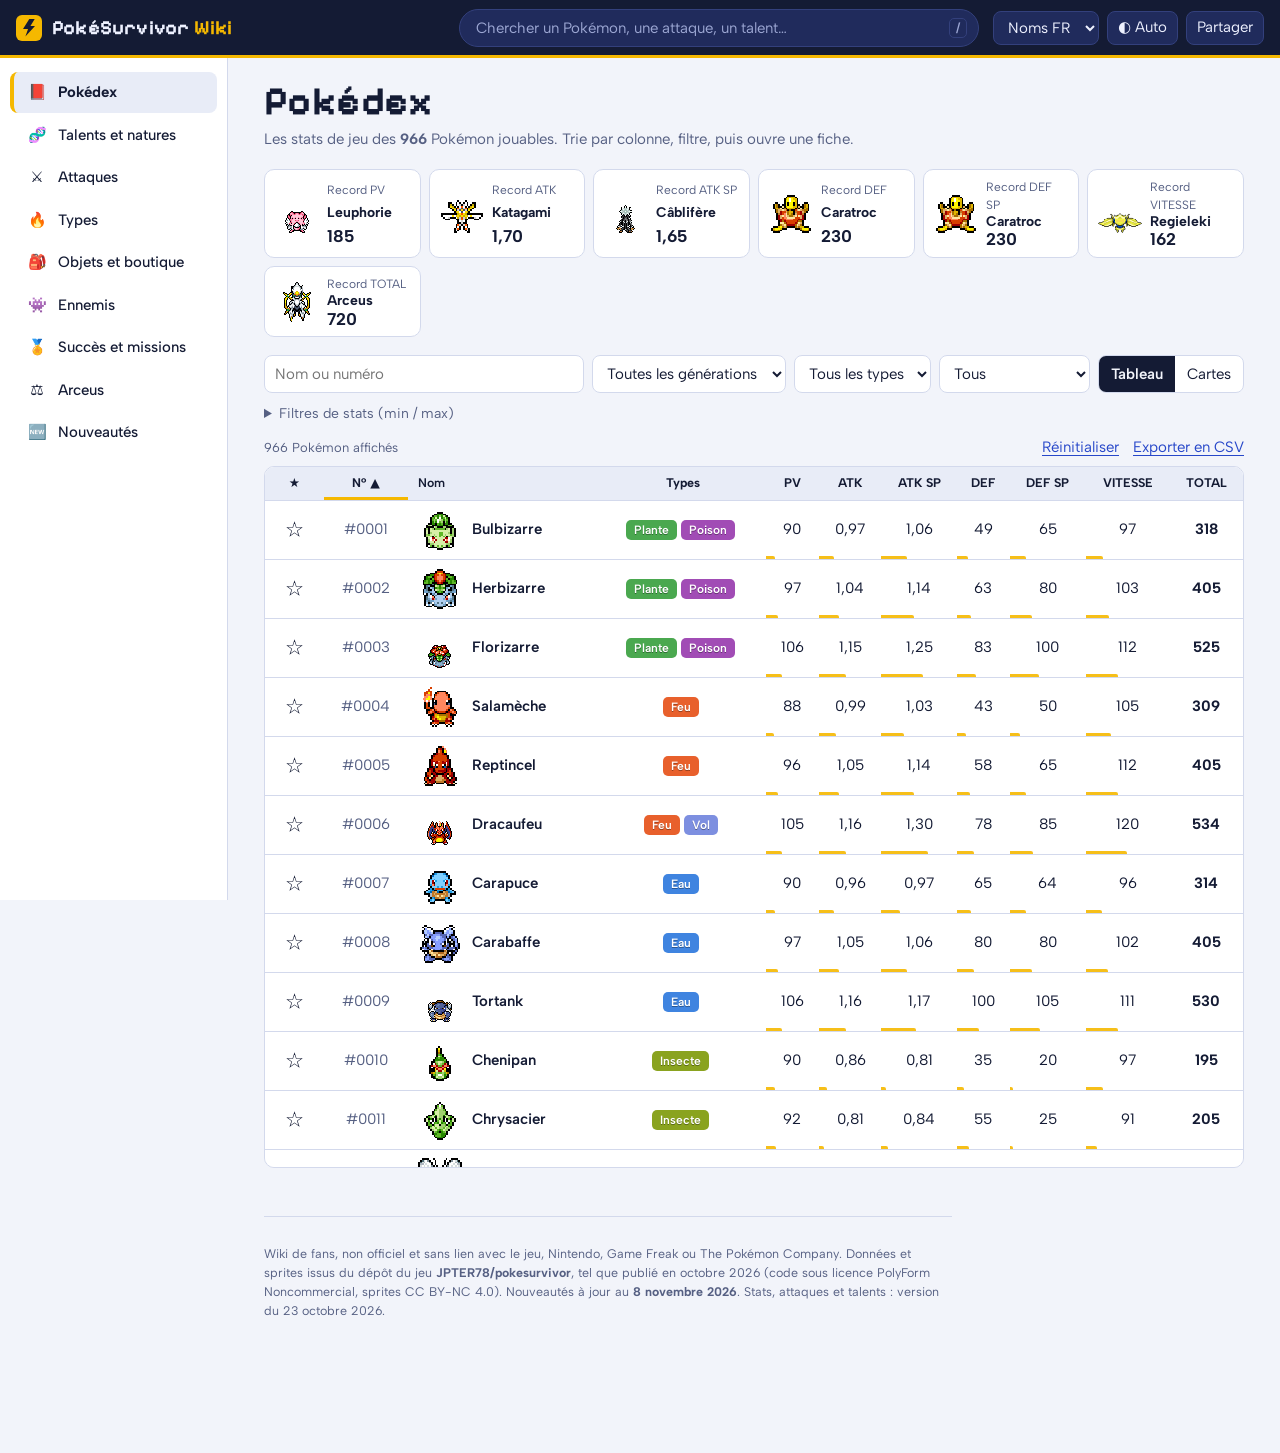
==== commit 1e66a90a: "Nouveautés du 24 octobre au 8 novembre 2026 Co-Authored-By: Claude Fable 5.2 <noreply@anthropic.com>" ====
--- a/docs/index.html
+++ b/docs/index.html
@@ -367,13 +367,13 @@
   </section>
 
   <footer class="foot">
-    <p>Wiki de fans, non officiel et sans lien avec le jeu, Nintendo, Game Freak ou The Pokémon Company. Données et sprites issus du dépôt open source du jeu <b>JPTER78/pokesurvivor</b> (code sous licence PolyForm Noncommercial, sprites CC BY-NC 4.0). Données à jour au <b id="asof"></b>.</p>
+    <p>Wiki de fans, non officiel et sans lien avec le jeu, Nintendo, Game Freak ou The Pokémon Company. Données et sprites issus du dépôt du jeu <b>JPTER78/pokesurvivor</b>, tel que publié en octobre 2026 (code sous licence PolyForm Noncommercial, sprites CC BY-NC 4.0). Nouveautés à jour au <b id="asof"></b>. Stats, attaques et talents : version du 23 octobre 2026.</p>
   </footer>
 </main>
 <div id="tray" class="tray" hidden></div>
 <dialog id="dlg" aria-label="Fiche"><div id="cd" class="sheet"></div></dialog>
 <div id="toast" class="toast" role="status" hidden></div>
-<script id="data" type="application/json">{"P":[[1,"Bulbasaur","Bulbizarre",["grass","poison"],90,0.97,1.06,49,65,97,318,1,1,0,1],[2,"Ivysaur","Herbizarre",["grass","poison"],97,1.04,1.14,63,80,103,405,2,1,0,0],[3,"Venusaur","Florizarre",["grass","poison"],106,1.15,1.25,83,100,112,525,4,1,0,0],[4,"Charmander","Salamèche",["fire"],88,0.99,1.03,43,50,105,309,1,1,0,1],[5,"Charmeleon","Reptincel",["fire"],96,1.05,1.14,58,65,112,405,2,1,0,0],[6,"Charizard","Dracaufeu",["fire","flying"],105,1.16,1.3,78,85,120,534,4,1,0,0],[7,"Squirtle","Carapuce",["water"],90,0.96,0.97,65,64,96,314,1,1,0,1],[8,"Wartortle","Carabaffe",["water"],97,1.05,1.06,80,80,102,405,2,1,0,0],[9,"Blastoise","Tortank",["water"],106,1.16,1.17,100,105,111,530,4,1,0,0],[10,"Caterpie","Chenipan",["bug"],90,0.86,0.81,35,20,97,195,1,1,0,0],[11,"Metapod","Chrysacier",["bug"],92,0.81,0.84,55,25,91,205,1,1,0,0],[12,"Butterfree","Papilusion",["bug","flying"],97,0.95,1.2,50,80,107,395,2,1,0,0],[13,"Weedle","Aspicot",["bug","poison"],88,0.89,0.81,30,20,99,195,1,1,0,0],[14,"Kakuna","Coconfort",["bug","poison"],90,0.84,0.84,50,25,93,205,1,1,0,0],[15,"Beedrill","Dardargnan",["bug","poison"],99,1.2,0.95,40,80,110,395,2,1,0,0],[16,"Pidgey","Roucool",["normal","flying"],88,0.95,0.89,40,35,102,251,1,1,0,0],[17,"Pidgeotto","Roucoups",["normal","flying"],98,1.03,0.97,55,50,108,349,2,1,0,0],[18,"Pidgeot","Roucarnage",["normal","flying"],107,1.14,1.08,75,70,120,479,3,1,0,0],[19,"Rattata","Rattata",["normal"],84,1.01,0.84,35,35,108,253,1,1,0,0],[20,"Raticate","Rattatac",["normal"],95,1.15,0.97,60,70,119,413,3,1,0,0],[21,"Spearow","Piafabec",["normal","flying"],88,1.03,0.87,30,31,107,262,1,1,0,0],[22,"Fearow","Rapasdepic",["normal","flying"],99,1.2,1.04,65,61,120,442,3,1,0,0],[23,"Ekans","Abo",["poison"],86,1.03,0.92,44,54,101,288,1,1,0,0],[24,"Arbok","Arbok",["poison"],97,1.22,1.06,69,79,112,448,3,1,0,0],[25,"Pikachu","Pikachu",["electric"],86,1.0,0.97,40,50,116,320,2,1,0,0],[26,"Raichu","Raichu",["electric"],97,1.2,1.2,55,80,124,485,3,1,0,0],[27,"Sandshrew","Sabelette",["ground"],92,1.11,0.81,85,30,95,300,1,1,0,0],[28,"Sandslash","Sablaireau",["ground"],104,1.25,0.95,110,55,105,450,3,1,0,0],[29,"Nidoran♀","Nidoran♀",["poison"],95,0.96,0.92,52,40,95,275,1,1,0,0],[30,"Nidorina","Nidorina",["poison"],102,1.04,1.0,67,55,102,365,2,1,0,0],[31,"Nidoqueen","Nidoqueen",["poison","ground"],110,1.21,1.11,87,85,110,505,4,1,0,0],[32,"Nidoran♂","Nidoran♂",["poison"],91,1.01,0.92,40,40,99,273,1,1,0,0],[33,"Nidorino","Nidorino",["poison"],97,1.1,1.0,57,55,105,365,2,1,0,0],[34,"Nidoking","Nidoking",["poison","ground"],106,1.26,1.17,77,75,114,505,4,1,0,0],[35,"Clefairy","Mélofée",["fairy"],102,0.95,1.03,48,65,93,323,2,1,0,0],[36,"Clefable","Mélodelfe",["fairy"],113,1.08,1.22,73,90,103,483,3,1,0,0],[37,"Vulpix","Goupix",["fire"],87,0.93,0.97,40,65,105,299,1,1,0,0],[38,"Ninetales","Feunard",["fire"],103,1.12,1.15,75,100,120,505,4,1,0,0],[39,"Jigglypuff","Rondoudou",["normal","fairy"],122,0.95,0.95,20,25,86,270,1,1,0,0],[40,"Wigglytuff","Grodoudou",["normal","fairy"],133,1.08,1.17,45,50,97,435,3,1,0,0],[41,"Zubat","Nosferapti",["poison","flying"],88,0.95,0.86,35,40,101,245,1,1,0,0],[42,"Golbat","Nosferalto",["poison","flying"],104,1.14,1.06,70,75,116,455,3,1,0,0],[43,"Oddish","Mystherbe",["grass","poison"],90,0.97,1.11,55,65,91,320,2,1,0,0],[44,"Gloom","Ortide",["grass","poison"],97,1.06,1.17,70,75,95,395,2,1,0,0],[45,"Vileplume","Rafflesia",["grass","poison"],104,1.14,1.31,85,90,99,490,3,1,0,0],[46,"Paras","Paras",["bug","grass"],86,1.08,0.95,55,55,88,285,1,1,0,0],[47,"Parasect","Parasect",["bug","grass"],97,1.22,1.03,80,80,91,405,2,1,0,0],[48,"Venonat","Mimitoss",["bug","poison"],97,1.0,0.92,50,55,97,305,1,1,0,0],[49,"Venomoth","Aéromite",["bug","poison"],102,1.06,1.2,60,75,116,450,3,1,0,0],[50,"Diglett","Taupiqueur",["ground"],74,1.0,0.89,25,45,118,265,1,1,0,0],[51,"Dugtrio","Triopikeur",["ground"],86,1.25,0.97,50,70,128,425,3,1,0,0],[52,"Meowth","Miaouss",["normal"],88,0.95,0.92,35,40,116,290,1,1,0,0],[53,"Persian","Persian",["normal"],99,1.08,1.06,60,65,126,440,3,1,0,0],[54,"Psyduck","Psykokwak",["water"],92,0.99,1.06,48,50,101,320,2,1,0,1],[55,"Golduck","Akwakwak",["water"],106,1.15,1.22,78,80,114,500,4,1,0,0],[56,"Mankey","Férosinge",["fighting"],88,1.14,0.89,35,45,107,305,1,1,0,0],[57,"Primeape","Colossinge",["fighting"],99,1.28,1.03,60,70,118,455,3,1,0,0],[58,"Growlithe","Caninos",["fire"],95,1.08,1.08,45,50,103,350,2,1,0,0],[59,"Arcanine","Arcanin",["fire"],110,1.31,1.25,80,80,118,555,4,1,0,0],[60,"Poliwag","Ptitard",["water"],88,0.97,0.92,40,40,116,300,1,1,0,0],[61,"Poliwhirl","Têtarte",["water"],99,1.06,0.97,65,50,116,385,2,1,0,0],[62,"Poliwrath","Tartard",["water","fighting"],110,1.22,1.08,95,90,107,510,4,1,0,0],[63,"Abra","Abra",["psychic"],81,0.81,1.28,15,55,116,310,1,1,0,0],[64,"Kadabra","Kadabra",["psychic"],88,0.89,1.36,30,70,122,400,2,1,0,0],[65,"Alakazam","Alakazam",["psychic"],95,0.97,1.44,45,95,128,500,4,1,0,0],[66,"Machop","Machoc",["fighting"],102,1.14,0.89,50,35,93,305,1,1,0,0],[67,"Machoke","Machopeur",["fighting"],106,1.25,0.97,70,60,97,405,2,1,0,0],[68,"Machamp","Mackogneur",["fighting"],110,1.42,1.06,80,85,101,505,4,1,0,0],[69,"Bellsprout","Chétiflor",["grass","poison"],92,1.11,1.08,35,30,95,300,1,1,0,0],[70,"Weepinbell","Boustiflor",["grass","poison"],99,1.2,1.17,50,45,101,390,2,1,0,0],[71,"Victreebel","Empiflor",["grass","poison"],106,1.28,1.25,65,70,107,490,3,1,0,0],[72,"Tentacool","Tentacool",["water","poison"],88,0.92,0.97,35,100,107,335,2,1,0,0],[73,"Tentacruel","Tentacruel",["water","poison"],106,1.08,1.14,65,120,120,515,4,1,0,0],[74,"Geodude","Racaillou",["rock","ground"],88,1.14,0.86,100,30,86,300,1,1,0,0],[75,"Graveler","Gravalanch",["rock","ground"],95,1.22,0.95,115,45,93,390,2,1,0,0],[76,"Golem","Grolem",["rock","ground"],106,1.36,1.0,130,65,97,495,4,1,0,0],[77,"Ponyta","Ponyta",["fire"],92,1.17,1.06,55,65,116,410,3,1,0,0],[78,"Rapidash","Galopa",["fire"],99,1.25,1.14,70,80,122,500,4,1,0,0],[79,"Slowpoke","Ramoloss",["water","psychic"],110,1.06,0.92,65,40,84,315,1,1,0,1],[80,"Slowbro","Flagadoss",["water","psychic"],113,1.11,1.25,110,80,91,490,3,1,0,0],[81,"Magnemite","Magnéti",["electric","steel"],81,0.89,1.22,70,55,97,325,2,1,0,0],[82,"Magneton","Magnéton",["electric","steel"],92,1.03,1.36,95,70,107,465,3,1,0,0],[83,"Farfetch’d","Canarticho",["normal","flying"],93,1.2,1.02,55,62,103,377,2,1,0,0],[84,"Doduo","Doduo",["normal","flying"],86,1.17,0.89,45,35,110,310,1,1,0,0],[85,"Dodrio","Dodrio",["normal","flying"],97,1.31,1.03,70,60,124,470,3,1,0,0],[86,"Seel","Otaria",["water"],99,0.95,0.95,55,70,97,325,2,1,0,0],[87,"Dewgong","Lamantine",["water","ice"],110,1.08,1.08,80,95,107,475,3,1,0,0],[88,"Grimer","Tadmorv",["poison"],106,1.14,0.92,50,50,88,325,2,1,0,0],[89,"Muk","Grotadmorv",["poison"],117,1.28,1.06,75,100,99,500,4,1,0,0],[90,"Shellder","Kokiyas",["water"],84,1.06,0.95,100,25,95,305,1,1,0,0],[91,"Cloyster","Crustabri",["water","ice"],92,1.22,1.17,180,45,107,525,4,1,0,0],[92,"Gastly","Fantominus",["ghost","poison"],84,0.89,1.25,30,35,112,310,1,1,0,0],[93,"Haunter","Spectrum",["ghost","poison"],90,0.97,1.33,45,55,118,405,2,1,0,0],[94,"Gengar","Ectoplasma",["ghost","poison"],97,1.06,1.42,60,75,124,500,4,1,0,0],[95,"Onix","Onix",["rock","ground"],86,0.95,0.86,160,45,107,385,2,1,0,0],[96,"Drowzee","Soporifik",["psychic"],97,0.96,0.94,45,90,96,328,2,1,0,0],[97,"Hypno","Hypnomade",["psychic"],108,1.1,1.1,70,115,106,483,3,1,0,0],[98,"Krabby","Krabby",["water"],84,1.28,0.84,90,25,99,325,2,1,0,0],[99,"Kingler","Krabboss",["water"],95,1.42,0.97,115,50,110,475,3,1,0,0],[100,"Voltorb","Voltorbe",["electric"],88,0.86,1.0,50,55,120,330,2,1,0,0],[101,"Electrode","Électrode",["electric"],97,0.97,1.14,70,80,141,490,3,1,0,0],[102,"Exeggcute","Noeunoeuf",["grass","psychic"],97,0.92,1.03,80,45,95,325,2,1,0,0],[103,"Exeggutor","Noadkoko",["grass","psychic"],113,1.22,1.39,85,75,101,530,4,1,0,0],[104,"Cubone","Osselait",["ground"],92,0.97,0.92,95,50,93,320,2,1,0,0],[105,"Marowak","Ossatueur",["ground"],97,1.14,0.97,110,80,97,425,3,1,0,0],[106,"Hitmonlee","Kicklee",["fighting"],92,1.36,0.89,53,110,115,455,3,1,0,0],[107,"Hitmonchan","Tygnon",["fighting"],92,1.28,0.89,79,110,110,455,3,1,0,0],[108,"Lickitung","Excelangue",["normal"],110,1.0,1.03,75,75,91,385,2,1,0,0],[109,"Koffing","Smogo",["poison"],88,1.06,1.03,95,45,93,340,2,1,0,0],[110,"Weezing","Smogogo",["poison"],99,1.2,1.17,120,70,103,490,3,1,0,0],[111,"Rhyhorn","Rhinocorne",["ground","rock"],106,1.17,0.86,95,30,88,345,2,1,0,0],[112,"Rhydon","Rhinoféros",["ground","rock"],117,1.42,0.95,120,45,95,485,3,1,0,0],[113,"Chansey","Leveinard",["normal"],182,0.73,0.89,5,105,99,450,3,1,0,0],[114,"Tangela","Saquedeneu",["grass"],99,1.0,1.25,115,40,103,435,3,1,0,0],[115,"Kangaskhan","Kangourex",["normal"],117,1.22,0.92,80,80,116,490,3,1,0,0],[116,"Horsea","Hypotrempe",["water"],84,0.92,1.08,70,25,103,295,1,1,0,0],[117,"Seadra","Hypocéan",["water"],95,1.06,1.22,95,45,114,440,3,1,0,0],[118,"Goldeen","Poissirène",["water"],90,1.07,0.89,60,50,104,320,2,1,0,0],[119,"Seaking","Poissoroy",["water"],106,1.21,1.06,65,80,107,450,3,1,0,0],[120,"Staryu","Stari",["water"],84,0.95,1.08,55,55,114,340,2,1,0,0],[121,"Starmie","Staross",["water","psychic"],97,1.11,1.25,85,85,126,520,4,1,0,0],[122,"Mr. Mime","M. Mime",["psychic","fairy"],88,0.95,1.25,65,120,116,460,3,1,0,0],[123,"Scyther","Insécateur",["bug","flying"],102,1.31,1.0,80,80,122,500,4,1,0,0],[124,"Jynx","Lippoutou",["ice","psychic"],99,0.97,1.33,35,95,118,455,3,1,0,0],[125,"Electabuzz","Élektek",["electric"],99,1.16,1.22,57,85,122,490,3,1,0,0],[126,"Magmar","Magmar",["fire"],99,1.22,1.25,57,85,117,495,4,1,0,0],[127,"Pinsir","Scarabrute",["bug"],99,1.39,1.0,100,70,114,500,4,1,0,0],[128,"Tauros","Tauros",["normal"],104,1.25,0.92,95,70,124,490,3,1,0,0],[129,"Magikarp","Magicarpe",["water"],79,0.76,0.78,55,20,112,200,1,1,0,0],[130,"Gyarados","Léviator",["water","flying"],113,1.39,1.03,79,100,112,540,4,1,0,0],[131,"Lapras","Lokhlass",["water","ice"],128,1.17,1.17,80,95,103,535,4,1,0,0],[132,"Ditto","Métamorph",["normal"],92,0.96,0.96,48,48,98,288,1,1,0,0],[133,"Eevee","Évoli",["normal"],95,1.0,0.95,50,65,101,325,2,1,0,0],[134,"Vaporeon","Aquali",["water"],128,1.06,1.31,60,95,105,525,4,1,0,0],[135,"Jolteon","Voltali",["electric"],99,1.06,1.31,60,95,133,525,4,1,0,0],[136,"Flareon","Pyroli",["fire"],99,1.42,1.22,60,110,105,525,4,1,0,0],[137,"Porygon","Porygon",["normal"],99,1.03,1.17,70,75,95,395,2,1,0,0],[138,"Omanyte","Amonita",["rock","water"],86,0.92,1.2,100,55,93,355,2,1,0,0],[139,"Omastar","Amonistar",["rock","water"],102,1.03,1.33,125,70,101,495,4,1,0,0],[140,"Kabuto","Kabuto",["rock","water"],84,1.14,1.0,90,45,101,355,2,1,0,0],[141,"Kabutops","Kabutops",["rock","water"],97,1.33,1.06,105,70,112,495,4,1,0,0],[142,"Aerodactyl","Ptéra",["rock","flying"],106,1.28,1.03,65,75,133,515,4,1,0,0],[143,"Snorlax","Ronflex",["normal"],142,1.31,1.06,65,110,91,540,4,1,0,0],[144,"Articuno","Artikodin",["ice","flying"],110,1.17,1.22,100,125,114,580,5,1,1,0],[145,"Zapdos","Électhor",["electric","flying"],110,1.2,1.39,85,90,120,580,5,1,1,0],[146,"Moltres","Sulfura",["fire","flying"],110,1.25,1.39,90,85,116,580,5,1,1,0],[147,"Dratini","Minidraco",["dragon"],88,1.05,0.97,45,50,99,300,1,1,0,0],[148,"Dragonair","Draco",["dragon"],97,1.16,1.08,65,70,107,420,3,1,0,0],[149,"Dragonite","Dracolosse",["dragon","flying"],111,1.44,1.25,95,100,112,600,5,1,0,0],[150,"Mewtwo","Mewtwo",["psychic"],118,1.31,1.55,90,90,133,680,5,1,1,0],[151,"Mew","Mew",["psychic"],115,1.25,1.25,100,100,120,600,5,1,1,0],[152,"Chikorita","Germignon",["grass"],90,0.97,0.97,65,65,97,318,1,2,0,1],[153,"Bayleef","Macronium",["grass"],97,1.04,1.05,80,80,103,405,2,2,0,0],[154,"Meganium","Méganium",["grass"],106,1.15,1.16,100,100,112,525,4,2,0,0],[155,"Cyndaquil","Héricendre",["fire"],88,0.99,1.03,43,50,105,309,1,2,0,1],[156,"Quilava","Feurisson",["fire"],96,1.05,1.14,58,65,112,405,2,2,0,0],[157,"Typhlosion","Typhlosion",["fire"],105,1.16,1.3,78,85,120,534,4,2,0,0],[158,"Totodile","Kaiminus",["water"],92,1.06,0.94,64,48,96,314,1,2,0,1],[159,"Croconaw","Crocrodil",["water"],99,1.14,1.02,80,63,102,405,2,2,0,0],[160,"Feraligatr","Aligatueur",["water"],108,1.28,1.13,100,83,111,530,4,2,0,0],[161,"Sentret","Fouinette",["normal"],86,0.95,0.89,34,45,86,215,1,2,0,0],[162,"Furret","Fouinar",["normal"],108,1.12,0.95,64,55,116,415,3,2,0,0],[163,"Hoothoot","Hoothoot",["normal","flying"],97,0.86,0.9,30,56,99,262,1,2,0,0],[164,"Noctowl","Noarfang",["normal","flying"],115,0.97,1.17,50,96,107,452,3,2,0,0],[165,"Ledyba","Coxy",["bug","flying"],88,0.81,0.92,30,80,101,265,1,2,0,0],[166,"Ledian","Coxyclaque",["bug","flying"],95,0.89,1.0,50,110,114,390,2,2,0,0],[167,"Spinarak","Mimigal",["bug","poison"],88,1.03,0.92,40,40,91,250,1,2,0,0],[168,"Ariados","Migalos",["bug","poison"],102,1.2,1.03,70,70,95,400,2,2,0,0],[169,"Crobat","Nostenfer",["poison","flying"],108,1.2,1.08,80,80,133,535,4,2,0,0],[170,"Chinchou","Loupio",["water","electric"],104,0.91,1.01,38,56,106,330,2,2,0,0],[171,"Lanturn","Lanturn",["water","electric"],126,1.02,1.12,58,76,106,460,3,2,0,0],[172,"Pichu","Pichu",["electric"],79,0.92,0.89,15,35,103,205,1,2,0,0],[173,"Cleffa","Mélo",["fairy"],92,0.84,0.95,28,55,84,218,1,2,0,0],[174,"Igglybuff","Toudoudou",["normal","fairy"],110,0.86,0.92,15,20,84,210,1,2,0,0],[175,"Togepi","Togepi",["fairy"],86,0.81,0.92,65,65,86,245,1,2,0,0],[176,"Togetic","Togetic",["fairy","flying"],95,0.92,1.14,85,105,95,405,2,2,0,0],[177,"Natu","Natu",["psychic","flying"],88,0.97,1.08,45,45,107,320,2,2,0,0],[178,"Xatu","Xatu",["psychic","flying"],99,1.11,1.22,70,70,118,470,3,2,0,0],[179,"Mareep","Wattouat",["electric"],95,0.92,1.06,40,45,93,280,1,2,0,0],[180,"Flaaffy","Lainergie",["electric"],102,1.0,1.14,55,60,97,365,2,2,0,0],[181,"Ampharos","Pharamp",["electric"],110,1.11,1.33,85,90,101,510,4,2,0,0],[182,"Bellossom","Joliflor",["grass"],104,1.14,1.2,95,100,99,490,3,2,0,0],[183,"Marill","Marill",["water","fairy"],102,0.81,0.81,50,50,95,250,1,2,0,0],[184,"Azumarill","Azumarill",["water","fairy"],115,0.97,1.03,80,80,99,420,3,2,0,0],[185,"Sudowoodo","Simularbre",["rock"],102,1.25,0.86,115,65,91,410,3,2,0,0],[186,"Politoed","Tarpaud",["water"],110,1.11,1.2,75,100,107,500,4,2,0,0],[187,"Hoppip","Granivol",["grass","flying"],86,0.89,0.89,40,55,99,250,1,2,0,0],[188,"Skiploom","Floravol",["grass","flying"],95,0.95,0.95,50,65,112,340,2,2,0,0],[189,"Jumpluff","Cotovol",["grass","flying"],104,1.0,1.0,70,95,124,460,3,2,0,0],[190,"Aipom","Capumain",["normal"],95,1.08,0.92,55,55,114,360,2,2,0,0],[191,"Sunkern","Tournegrin",["grass"],84,0.86,0.86,30,30,91,180,1,2,0,0],[192,"Sunflora","Héliatronc",["grass"],104,1.11,1.28,55,85,91,425,3,2,0,0],[193,"Yanma","Yanma",["bug","flying"],99,1.06,1.11,45,45,118,390,2,2,0,0],[194,"Wooper","Axoloto",["water","ground"],95,0.95,0.84,45,25,84,210,1,2,0,0],[195,"Quagsire","Maraiste",["water","ground"],113,1.17,1.06,85,65,93,430,3,2,0,0],[196,"Espeon","Mentali",["psychic"],99,1.06,1.42,60,95,124,525,4,2,0,0],[197,"Umbreon","Noctali",["dark"],113,1.06,1.03,110,130,105,525,4,2,0,0],[198,"Murkrow","Cornèbre",["dark","flying"],97,1.17,1.17,42,42,116,405,2,2,0,0],[199,"Slowking","Roigada",["water","psychic"],113,1.11,1.25,80,110,91,490,3,2,0,0],[200,"Misdreavus","Feuforêve",["ghost"],97,1.03,1.17,60,85,114,435,3,2,0,0],[201,"Unown","Zarbi",["psychic"],92,1.1,1.1,48,48,98,336,2,2,0,0],[202,"Wobbuffet","Qulbutoké",["psychic"],156,0.88,0.88,58,58,92,405,2,2,0,0],[203,"Girafarig","Girafarig",["normal","psychic"],102,1.14,1.2,65,65,114,455,3,2,0,0],[204,"Pineco","Pomdepik",["bug"],92,1.06,0.89,90,35,84,290,1,2,0,0],[205,"Forretress","Foretress",["bug","steel"],104,1.2,1.03,140,60,95,465,3,2,0,0],[206,"Dunsparce","Insolourdo",["normal"],115,1.08,1.06,70,65,97,415,3,2,0,0],[207,"Gligar","Scorplane",["ground","flying"],99,1.11,0.89,105,65,114,430,3,2,0,0],[208,"Steelix","Steelix",["steel","ground"],104,1.17,1.0,200,65,91,510,4,2,0,0],[209,"Snubbull","Snubbull",["fairy"],97,1.14,0.92,50,40,91,300,1,2,0,0],[210,"Granbull","Granbull",["fairy"],110,1.36,1.03,75,60,97,450,3,2,0,0],[211,"Qwilfish","Qwilfish",["water","poison"],99,1.22,1.0,85,55,114,440,3,2,0,0],[212,"Scizor","Cizayox",["bug","steel"],102,1.42,1.0,100,80,105,500,4,2,0,0],[213,"Shuckle","Caratroc",["bug","rock"],79,0.76,0.76,230,230,80,505,4,2,0,0],[214,"Heracross","Scarhino",["bug","fighting"],106,1.39,0.92,75,95,114,500,4,2,0,0],[215,"Sneasel","Farfuret",["dark","ice"],95,1.22,0.89,55,75,126,430,3,2,0,0],[216,"Teddiursa","Teddiursa",["normal"],97,1.14,0.97,50,50,95,330,2,2,0,0],[217,"Ursaring","Ursaring",["normal"],110,1.42,1.11,75,75,101,500,4,2,0,0],[218,"Slugma","Limagma",["fire"],88,0.92,1.08,40,40,86,250,1,2,0,0],[219,"Magcargo","Volcaropod",["fire","rock"],97,0.97,1.2,120,80,91,430,3,2,0,0],[220,"Swinub","Marcacrin",["ice","ground"],92,0.97,0.86,40,30,99,250,1,2,0,0],[221,"Piloswine","Cochignon",["ice","ground"],115,1.25,1.03,80,60,99,450,3,2,0,0],[222,"Corsola","Corayon",["water","rock"],99,1.0,1.06,95,95,93,410,3,2,0,0],[223,"Remoraid","Rémoraid",["water"],86,1.06,1.06,35,35,105,300,1,2,0,0],[224,"Octillery","Octillery",["water"],104,1.28,1.28,75,75,97,480,3,2,0,0],[225,"Delibird","Cadoizo",["ice","flying"],90,1.0,1.06,45,45,110,330,2,2,0,0],[226,"Mantine","Démanta",["water","flying"],108,0.92,1.14,70,140,107,485,3,2,0,0],[227,"Skarmory","Airmure",["steel","flying"],99,1.14,0.92,140,70,107,465,3,2,0,0],[228,"Houndour","Malosse",["dark","fire"],90,1.03,1.14,30,50,105,330,2,2,0,0],[229,"Houndoom","Démolosse",["dark","fire"],104,1.2,1.31,50,80,118,500,4,2,0,0],[230,"Kingdra","Hyporoi",["water","dragon"],104,1.22,1.22,95,95,114,540,4,2,0,0],[231,"Phanpy","Phanpy",["ground"],110,1.03,0.92,60,40,95,330,2,2,0,0],[232,"Donphan","Donphan",["ground"],110,1.36,1.03,120,60,99,500,4,2,0,0],[233,"Porygon2","Porygon2",["normal"],108,1.14,1.28,90,95,103,515,4,2,0,0],[234,"Stantler","Cerfrousse",["normal"],103,1.22,1.17,62,65,114,465,3,2,0,0],[235,"Smeargle","Queulorior",["normal"],95,0.81,0.81,35,45,110,250,1,2,0,0],[236,"Tyrogue","Debugant",["fighting"],86,0.89,0.89,35,35,93,210,1,2,0,0],[237,"Hitmontop","Kapoera",["fighting"],92,1.22,0.89,95,110,107,455,3,2,0,0],[238,"Smoochum","Lippouti",["ice","psychic"],90,0.86,1.17,15,65,105,305,1,2,0,0],[239,"Elekid","Élekid",["electric"],90,1.05,1.06,37,55,118,360,2,2,0,0],[240,"Magby","Magby",["fire"],90,1.11,1.08,37,55,113,365,2,2,0,0],[241,"Miltank","Écrémeuh",["normal"],113,1.14,0.92,105,70,120,490,3,2,0,0],[242,"Blissey","Leuphorie",["normal"],185,0.76,1.11,10,135,101,540,4,2,0,0],[243,"Raikou","Raikou",["electric"],110,1.17,1.33,75,100,126,580,5,2,1,0],[244,"Entei","Entei",["fire"],122,1.33,1.2,85,75,120,580,5,2,1,0],[245,"Suicune","Suicune",["water"],115,1.11,1.2,115,115,114,580,5,2,1,0],[246,"Larvitar","Embrylex",["rock","ground"],92,1.05,0.95,50,50,95,300,1,2,0,0],[247,"Pupitar","Ymphect",["rock","ground"],102,1.16,1.06,70,70,99,410,3,2,0,0],[248,"Tyranitar","Tyranocif",["rock","dark"],115,1.44,1.22,110,100,104,600,5,2,0,0],[249,"Lugia","Lugia",["psychic","flying"],118,1.2,1.2,130,154,124,680,5,2,1,0],[250,"Ho-Oh","Ho-Oh",["fire","flying"],118,1.42,1.31,90,154,116,680,5,2,1,0],[251,"Celebi","Celebi",["psychic","grass"],115,1.25,1.25,100,100,120,600,5,2,1,0],[252,"Treecko","Arcko",["grass"],88,0.95,1.06,35,55,107,310,1,3,0,1],[253,"Grovyle","Massko",["grass"],92,1.06,1.17,45,65,118,405,2,3,0,0],[254,"Sceptile","Jungko",["grass"],102,1.17,1.28,65,85,128,530,4,3,0,0],[255,"Torchic","Poussifeu",["fire"],90,1.03,1.08,40,50,97,310,1,3,0,1],[256,"Combusken","Galifeu",["fire","fighting"],97,1.17,1.17,60,60,101,405,2,3,0,0],[257,"Blaziken","Braségali",["fire","fighting"],106,1.36,1.31,70,70,112,530,4,3,0,0],[258,"Mudkip","Gobou",["water"],92,1.08,0.97,50,50,95,310,1,3,0,1],[259,"Marshtomp","Flobio",["water","ground"],102,1.17,1.03,70,70,99,405,2,3,0,0],[260,"Swampert","Laggron",["water","ground"],115,1.31,1.17,90,90,103,535,4,3,0,0],[261,"Poochyena","Medhyèna",["dark"],86,1.0,0.86,35,30,93,220,1,3,0,0],[262,"Mightyena","Grahyèna",["dark"],102,1.2,1.03,70,60,107,420,3,3,0,0],[263,"Zigzagoon","Zigzaton",["normal"],87,0.86,0.86,41,41,103,240,1,3,0,0],[264,"Linoone","Linéon",["normal"],105,1.08,0.97,61,61,120,420,3,3,0,0],[265,"Wurmple","Chenipotte",["bug"],90,0.95,0.81,35,30,86,195,1,3,0,0],[266,"Silcoon","Armulys",["bug"],92,0.89,0.84,55,25,84,205,1,3,0,0],[267,"Beautifly","Charmillon",["bug","flying"],97,1.08,1.25,50,50,105,395,2,3,0,0],[268,"Cascoon","Blindalys",["bug"],92,0.89,0.84,55,25,84,205,1,3,0,0],[269,"Dustox","Papinox",["bug","poison"],97,0.97,0.97,70,90,105,385,2,3,0,0],[270,"Lotad","Nénupiot",["water","grass"],88,0.86,0.92,30,50,91,220,1,3,0,0],[271,"Lombre","Lombre",["water","grass"],97,0.97,1.03,50,70,99,340,2,3,0,0],[272,"Ludicolo","Ludicolo",["water","grass"],106,1.08,1.2,70,100,107,480,3,3,0,0],[273,"Seedot","Grainipiot",["grass"],88,0.92,0.86,50,30,91,220,1,3,0,0],[274,"Nuzleaf","Pifeuil",["grass","dark"],102,1.08,1.03,40,40,103,340,2,3,0,0],[275,"Shiftry","Tengalice",["grass","dark"],110,1.25,1.2,60,60,112,480,3,3,0,0],[276,"Taillow","Nirondelle",["normal","flying"],88,1.0,0.86,30,30,114,270,1,3,0,0],[277,"Swellow","Hélédelle",["normal","flying"],97,1.17,1.11,60,50,130,455,3,3,0,0],[278,"Wingull","Goélise",["water","flying"],88,0.86,1.0,30,30,114,270,1,3,0,0],[279,"Pelipper","Bekipan",["water","flying"],97,0.97,1.22,100,70,105,440,3,3,0,0],[280,"Ralts","Tarsal",["psychic","fairy"],83,0.84,0.95,25,35,95,198,1,3,0,0],[281,"Kirlia","Kirlia",["psychic","fairy"],87,0.89,1.06,35,55,99,278,1,3,0,0],[282,"Gardevoir","Gardevoir",["psychic","fairy"],101,1.06,1.39,65,115,112,518,4,3,0,0],[283,"Surskit","Arakdo",["bug","water"],88,0.86,0.97,32,52,105,269,1,3,0,0],[284,"Masquerain","Maskadra",["bug","flying"],102,1.03,1.25,62,82,112,454,3,3,0,0],[285,"Shroomish","Balignon",["grass"],97,0.92,0.92,60,60,93,295,1,3,0,0],[286,"Breloom","Chapignon",["grass","fighting"],97,1.42,1.03,80,60,107,460,3,3,0,0],[287,"Slakoth","Parecool",["normal"],97,1.03,0.89,60,35,91,280,1,3,0,0],[288,"Vigoroth","Vigoroth",["normal"],106,1.14,1.0,80,55,116,440,3,3,0,0],[289,"Slaking","Monaflèmit",["normal"],138,1.58,1.22,100,65,120,670,5,3,0,0],[290,"Nincada","Ningale",["bug","ground"],84,0.95,0.86,90,30,95,266,1,3,0,0],[291,"Ninjask","Ninjask",["bug","flying"],97,1.2,0.97,45,50,145,456,3,3,0,0],[292,"Shedinja","Munja",["bug","ghost"],70,1.2,0.86,45,30,95,236,1,3,0,0],[293,"Whismur","Chuchmur",["normal"],99,0.98,0.98,23,23,90,240,1,3,0,0],[294,"Loudred","Ramboum",["normal"],108,1.09,1.09,43,43,98,360,2,3,0,0],[295,"Exploud","Brouhabam",["normal"],117,1.2,1.2,63,73,107,490,3,3,0,0],[296,"Makuhita","Makuhita",["fighting"],102,1.03,0.81,30,30,88,237,1,3,0,0],[297,"Hariyama","Hariyama",["fighting"],135,1.36,0.92,60,60,99,474,3,3,0,0],[298,"Azurill","Azurill",["normal","fairy"],92,0.81,0.81,40,40,86,190,1,3,0,0],[299,"Nosepass","Tarinor",["rock"],84,0.95,0.95,135,90,91,375,2,3,0,0],[300,"Skitty","Skitty",["normal"],92,0.95,0.89,45,35,99,260,1,3,0,0],[301,"Delcatty","Delcatty",["normal"],102,1.06,1.0,65,55,116,400,2,3,0,0],[302,"Sableye","Ténéfix",["dark","ghost"],92,1.11,1.06,75,65,99,380,2,3,0,0],[303,"Mawile","Mysdibule",["steel","fairy"],92,1.17,1.0,85,55,99,380,2,3,0,0],[304,"Aron","Galekid",["steel","rock"],92,1.08,0.92,100,40,91,330,2,3,0,0],[305,"Lairon","Galegon",["steel","rock"],97,1.2,0.97,140,50,95,430,3,3,0,0],[306,"Aggron","Galeking",["steel","rock"],102,1.31,1.03,180,60,99,530,4,3,0,0],[307,"Meditite","Méditikka",["fighting","psychic"],84,0.92,0.92,55,55,103,280,1,3,0,0],[308,"Medicham","Charmina",["fighting","psychic"],97,1.03,1.03,75,75,112,410,3,3,0,0],[309,"Electrike","Dynavolt",["electric"],88,0.95,1.06,40,40,105,295,1,3,0,0],[310,"Manectric","Élecsprint",["electric"],102,1.11,1.28,60,60,122,475,3,3,0,0],[311,"Plusle","Posipi",["electric"],97,0.97,1.17,40,75,118,405,2,3,0,0],[312,"Minun","Négapi",["electric"],97,0.92,1.11,50,85,118,405,2,3,0,0],[313,"Volbeat","Muciole",["bug"],99,1.1,0.96,75,85,114,430,3,3,0,0],[314,"Illumise","Lumivole",["bug"],99,0.96,1.1,75,85,114,430,3,3,0,0],[315,"Roselia","Rosélia",["grass","poison"],92,1.03,1.25,45,80,105,400,2,3,0,0],[316,"Gulpin","Gloupti",["poison"],102,0.94,0.94,53,53,95,302,1,3,0,0],[317,"Swalot","Avaltout",["poison"],115,1.1,1.1,83,83,101,467,3,3,0,0],[318,"Carvanha","Carvanha",["water","dark"],90,1.2,1.06,20,20,105,305,1,3,0,0],[319,"Sharpedo","Sharpedo",["water","dark"],102,1.36,1.22,40,40,118,460,3,3,0,0],[320,"Wailmer","Wailmer",["water"],128,1.08,1.08,35,35,103,400,2,3,0,0],[321,"Wailord","Wailord",["water"],146,1.2,1.2,45,45,103,500,4,3,0,0],[322,"Numel","Chamallot",["fire","ground"],97,1.03,1.06,40,45,93,305,1,3,0,0],[323,"Camerupt","Camérupt",["fire","ground"],102,1.25,1.28,70,75,95,460,3,3,0,0],[324,"Torkoal","Chartor",["fire"],102,1.17,1.17,140,70,86,470,3,3,0,0],[325,"Spoink","Spoink",["psychic"],97,0.84,1.08,35,80,103,330,2,3,0,0],[326,"Grumpig","Groret",["psychic"],106,0.95,1.2,65,110,112,470,3,3,0,0],[327,"Spinda","Spinda",["normal"],97,1.03,1.03,60,60,103,360,2,3,0,0],[328,"Trapinch","Kraknoix",["ground"],90,1.25,0.95,45,45,82,290,1,3,0,0],[329,"Vibrava","Vibraninf",["ground","dragon"],92,1.08,0.97,50,50,107,340,2,3,0,0],[330,"Flygon","Libégon",["ground","dragon"],106,1.25,1.14,80,80,120,520,4,3,0,0],[331,"Cacnea","Cacnea",["grass"],92,1.17,1.17,40,40,93,335,2,3,0,0],[332,"Cacturne","Cacturne",["grass","dark"],102,1.33,1.33,60,60,101,475,3,3,0,0],[333,"Swablu","Tylton",["normal","flying"],90,0.92,0.92,60,75,99,310,1,3,0,0],[334,"Altaria","Altaria",["dragon","flying"],104,1.08,1.08,90,105,112,490,3,3,0,0],[335,"Zangoose","Mangriff",["normal"],103,1.33,1.03,60,60,116,458,3,3,0,0],[336,"Seviper","Séviper",["poison"],103,1.25,1.25,60,60,105,458,3,3,0,0],[337,"Lunatone","Séléroc",["rock","psychic"],110,1.0,1.22,65,85,107,460,3,3,0,0],[338,"Solrock","Solaroc",["rock","psychic"],110,1.22,1.0,85,65,107,460,3,3,0,0],[339,"Barboach","Barloche",["water","ground"],92,0.96,0.95,43,41,103,288,1,3,0,0],[340,"Whiscash","Barbicha",["water","ground"],120,1.13,1.12,73,71,103,468,3,3,0,0],[341,"Corphish","Écrapince",["water"],89,1.14,0.97,65,35,93,308,1,3,0,0],[342,"Crawdaunt","Colhomard",["water","dark"],98,1.36,1.2,85,55,101,468,3,3,0,0],[343,"Baltoy","Balbuto",["ground","psychic"],88,0.92,0.92,55,70,101,300,1,3,0,0],[344,"Claydol","Kaorine",["ground","psychic"],97,1.08,1.08,105,120,110,500,4,3,0,0],[345,"Lileep","Lilia",["rock","grass"],100,0.93,1.04,77,87,88,355,2,3,0,0],[346,"Cradily","Vacilys",["rock","grass"],109,1.15,1.15,97,107,96,495,4,3,0,0],[347,"Anorith","Anorith",["rock","bug"],90,1.22,0.92,50,50,110,355,2,3,0,0],[348,"Armaldo","Armaldo",["rock","bug"],104,1.39,1.08,100,80,97,495,4,3,0,0],[349,"Feebas","Barpau",["water"],79,0.78,0.76,20,55,112,200,1,3,0,0],[350,"Milotic","Milobellus",["water"],113,1.03,1.25,79,125,112,540,4,3,0,0],[351,"Castform","Morphéo",["normal"],102,1.08,1.08,70,70,107,420,3,3,0,0],[352,"Kecleon","Kecleon",["normal"],97,1.2,1.03,70,120,95,440,3,3,0,0],[353,"Shuppet","Polichombr",["ghost"],90,1.11,1.05,35,33,97,295,1,3,0,0],[354,"Banette","Branette",["ghost"],99,1.33,1.16,65,63,105,455,3,3,0,0],[355,"Duskull","Skelénox",["ghost"],79,0.92,0.86,90,90,88,295,1,3,0,0],[356,"Dusclops","Téraclope",["ghost"],88,1.08,1.03,130,130,88,455,3,3,0,0],[357,"Tropius","Tropius",["grass","flying"],115,1.07,1.1,83,87,99,460,3,3,0,0],[358,"Chimecho","Éoko",["psychic"],104,0.97,1.22,80,90,105,455,3,3,0,0],[359,"Absol","Absol",["dark"],99,1.42,1.11,60,60,110,465,3,3,0,0],[360,"Wynaut","Okéoké",["psychic"],113,0.83,0.83,48,48,88,260,1,3,0,0],[361,"Snorunt","Stalgamin",["ice"],92,0.97,0.97,50,50,99,300,1,3,0,0],[362,"Glalie","Oniglali",["ice"],106,1.14,1.14,80,80,112,480,3,3,0,0],[363,"Spheal","Obalie",["ice","water"],102,0.92,1.0,50,50,88,290,1,3,0,0],[364,"Sealeo","Phogleur",["ice","water"],110,1.03,1.11,70,70,97,410,3,3,0,0],[365,"Walrein","Kaimorse",["ice","water"],120,1.14,1.22,90,90,105,530,4,3,0,0],[366,"Clamperl","Coquiperl",["water"],86,1.05,1.11,85,55,91,345,2,3,0,0],[367,"Huntail","Serpang",["water"],95,1.27,1.22,105,75,100,485,3,3,0,0],[368,"Gorebyss","Rosabyss",["water"],95,1.16,1.33,105,75,100,485,3,3,0,0],[369,"Relicanth","Relicanth",["water","rock"],115,1.2,0.95,130,65,101,485,3,3,0,0],[370,"Luvdisc","Lovdisc",["water"],89,0.86,0.92,55,65,119,330,2,3,0,0],[371,"Bagon","Draby",["dragon"],90,1.11,0.92,60,30,99,300,1,3,0,0],[372,"Shelgon","Drackhaus",["dragon"],99,1.22,1.03,100,50,99,420,3,3,0,0],[373,"Salamence","Drattak",["dragon","flying"],113,1.44,1.31,80,80,120,600,5,3,0,0],[374,"Beldum","Terhal",["steel","psychic"],88,1.0,0.89,80,60,91,300,1,3,0,0],[375,"Metang","Métang",["steel","psychic"],97,1.11,1.0,100,80,99,420,3,3,0,0],[376,"Metagross","Métalosse",["steel","psychic"],106,1.44,1.22,130,90,107,600,5,3,0,0],[377,"Regirock","Regirock",["rock"],106,1.25,0.97,200,100,99,580,5,3,1,0],[378,"Regice","Regice",["ice"],106,0.97,1.25,100,200,99,580,5,3,1,0],[379,"Registeel","Registeel",["steel"],106,1.11,1.11,150,150,99,580,5,3,1,0],[380,"Latias","Latias",["dragon","psychic"],106,1.14,1.31,90,130,124,600,5,3,1,0],[381,"Latios","Latios",["dragon","psychic"],106,1.2,1.42,80,110,124,600,5,3,1,0],[382,"Kyogre","Kyogre",["water"],115,1.25,1.52,90,140,116,670,5,3,1,0],[383,"Groudon","Groudon",["ground"],115,1.52,1.25,140,90,116,670,5,3,1,0],[384,"Rayquaza","Rayquaza",["dragon","flying"],117,1.52,1.52,90,90,118,680,5,3,1,0],[385,"Jirachi","Jirachi",["steel","psychic"],115,1.25,1.25,100,100,120,600,5,3,1,0],[386,"Deoxys","Deoxys",["psychic"],92,1.52,1.52,50,50,141,600,5,3,1,0],[387,"Turtwig","Tortipouss",["grass"],95,1.07,0.95,64,55,91,318,1,4,0,1],[388,"Grotle","Boskara",["grass"],104,1.19,1.0,85,65,93,405,2,4,0,0],[389,"Torterra","Torterra",["grass","ground"],113,1.3,1.11,105,85,102,525,4,4,0,0],[390,"Chimchar","Ouisticram",["fire"],90,1.02,1.02,44,44,104,309,1,4,0,1],[391,"Monferno","Chimpenfeu",["fire","fighting"],99,1.13,1.13,52,52,112,405,2,4,0,0],[392,"Infernape","Simiabraz",["fire","fighting"],104,1.27,1.27,71,71,123,534,4,4,0,0],[393,"Piplup","Tiplouf",["water"],94,0.98,1.04,53,56,95,314,1,4,0,1],[394,"Prinplup","Prinplouf",["water"],99,1.06,1.15,68,76,99,405,2,4,0,0],[395,"Empoleon","Pingoléon",["water","steel"],108,1.17,1.31,88,101,103,530,4,4,0,0],[396,"Starly","Étourmi",["normal","flying"],88,1.0,0.86,30,30,103,245,1,4,0,0],[397,"Staravia","Étourvol",["normal","flying"],95,1.11,0.92,50,40,112,340,2,4,0,0],[398,"Staraptor","Étouraptor",["normal","flying"],108,1.36,0.97,70,60,120,485,3,4,0,0],[399,"Bidoof","Keunotor",["normal"],97,0.95,0.89,40,40,91,250,1,4,0,0],[400,"Bibarel","Castorno",["normal","water"],106,1.17,1.0,60,60,108,410,3,4,0,0],[401,"Kricketot","Crikzik",["bug"],87,0.84,0.84,41,41,88,194,1,4,0,0],[402,"Kricketune","Mélokrik",["bug"],105,1.17,1.0,51,51,105,384,2,4,0,0],[403,"Shinx","Lixy",["electric"],90,1.06,0.92,34,34,97,263,1,4,0,0],[404,"Luxio","Luxio",["electric"],97,1.17,1.03,49,49,103,363,2,4,0,0],[405,"Luxray","Luxray",["electric"],106,1.36,1.22,79,79,107,523,4,4,0,0],[406,"Budew","Rozbouton",["grass","poison"],88,0.86,0.97,35,70,101,280,1,4,0,0],[407,"Roserade","Roserade",["grass","poison"],97,1.08,1.39,65,105,116,515,4,4,0,0],[408,"Cranidos","Kranidos",["rock"],100,1.39,0.86,40,30,102,350,2,4,0,0],[409,"Rampardos","Charkos",["rock"],114,1.61,1.06,60,50,102,495,4,4,0,0],[410,"Shieldon","Dinoclier",["rock","steel"],84,0.93,0.93,118,88,91,350,2,4,0,0],[411,"Bastiodon","Bastiodon",["rock","steel"],97,0.99,0.96,168,138,91,495,4,4,0,0],[412,"Burmy","Cheniti",["bug"],88,0.86,0.86,45,45,93,224,1,4,0,0],[413,"Wormadam","Cheniselle",["bug","grass"],97,1.02,1.13,85,105,93,424,3,4,0,0],[414,"Mothim","Papilord",["bug","flying"],102,1.22,1.22,50,50,106,424,3,4,0,0],[415,"Combee","Apitrini",["bug","flying"],84,0.86,0.86,42,42,107,244,1,4,0,0],[416,"Vespiquen","Apireine",["bug","flying"],102,1.14,1.14,102,102,95,474,3,4,0,0],[417,"Pachirisu","Pachirisu",["electric"],97,0.95,0.95,70,90,118,405,2,4,0,0],[418,"Buizel","Mustébouée",["water"],95,1.06,1.03,35,30,114,330,2,4,0,0],[419,"Floatzel","Mustéflott",["water"],108,1.28,1.17,55,50,126,495,4,4,0,0],[420,"Cherubi","Ceribou",["grass"],90,0.89,1.04,45,53,93,275,1,4,0,0],[421,"Cherrim","Ceriflor",["grass"],102,1.03,1.18,70,78,114,450,3,4,0,0],[422,"Shellos","Sancoki",["water"],104,0.96,1.01,48,62,92,325,2,4,0,0],[423,"Gastrodon","Tritosor",["water","ground"],120,1.16,1.21,68,82,94,475,3,4,0,0],[424,"Ambipom","Capidextre",["normal"],104,1.25,1.03,66,66,126,482,3,4,0,0],[425,"Drifloon","Baudrive",["ghost","flying"],110,0.97,1.03,34,44,107,348,2,4,0,0],[426,"Drifblim","Grodrive",["ghost","flying"],138,1.14,1.2,44,54,112,498,4,4,0,0],[427,"Buneary","Laporeille",["normal"],95,1.06,0.94,44,56,114,350,2,4,0,0],[428,"Lopunny","Lockpin",["normal"],99,1.12,1.0,84,96,122,480,3,4,0,0],[429,"Mismagius","Magirêve",["ghost"],97,1.03,1.28,60,105,122,495,4,4,0,0],[430,"Honchkrow","Corboss",["dark","flying"],115,1.39,1.28,52,52,108,505,4,4,0,0],[431,"Glameow","Chaglam",["normal"],92,1.0,0.93,42,37,114,310,1,4,0,0],[432,"Purugly","Chaffreux",["normal"],102,1.15,1.05,64,59,125,452,3,4,0,0],[433,"Chingling","Korillon",["psychic"],90,0.86,1.06,50,50,97,285,1,4,0,0],[434,"Stunky","Moufouette",["poison","dark"],98,1.05,0.93,47,41,109,329,2,4,0,0],[435,"Skuntank","Moufflair",["poison","dark"],116,1.21,1.09,67,61,113,479,3,4,0,0],[436,"Bronzor","Archéomire",["steel","psychic"],96,0.83,0.83,86,86,88,300,1,4,0,0],[437,"Bronzong","Archéodong",["steel","psychic"],100,1.19,1.13,116,116,92,500,4,4,0,0],[438,"Bonsly","Manzaï",["rock"],92,1.14,0.76,95,45,82,290,1,4,0,0],[439,"Mime Jr.","Mime Jr.",["psychic","fairy"],79,0.84,1.08,45,90,103,310,1,4,0,0],[440,"Happiny","Ptiravi",["normal"],115,0.73,0.78,5,65,91,220,1,4,0,0],[441,"Chatot","Pijako",["normal","flying"],104,1.06,1.21,45,42,116,411,3,4,0,0],[442,"Spiritomb","Spiritomb",["ghost","dark"],92,1.21,1.21,108,108,93,485,3,4,0,0],[443,"Gible","Griknot",["dragon","ground"],96,1.08,0.92,45,45,96,300,1,4,0,0],[444,"Gabite","Carmache",["dragon","ground"],101,1.2,0.97,65,55,112,410,3,4,0,0],[445,"Garchomp","Carchacrok",["dragon","ground"],119,1.42,1.14,95,85,121,600,5,4,0,0],[446,"Munchlax","Goinfrex",["normal"],131,1.17,0.92,40,85,80,390,2,4,0,0],[447,"Riolu","Riolu",["fighting"],88,1.08,0.89,40,40,103,285,1,4,0,0],[448,"Lucario","Lucario",["fighting","steel"],102,1.31,1.33,70,70,116,525,4,4,0,0],[449,"Hippopotas","Hippopotas",["ground"],101,1.1,0.91,78,42,91,330,2,4,0,0],[450,"Hippowdon","Hippodocus",["ground"],119,1.32,1.07,118,72,98,525,4,4,0,0],[451,"Skorupi","Rapion",["poison","bug"],88,0.97,0.86,90,55,105,330,2,4,0,0],[452,"Drapion","Drascore",["poison","dark"],102,1.2,1.03,110,75,118,500,4,4,0,0],[453,"Croagunk","Cradopaud",["poison","fighting"],92,1.04,1.04,40,40,99,300,1,4,0,0],[454,"Toxicroak","Coatox",["poison","fighting"],107,1.28,1.17,65,65,114,490,3,4,0,0],[455,"Carnivine","Vortente",["grass"],103,1.25,1.2,72,72,97,454,3,4,0,0],[456,"Finneon","Écayon",["water"],92,0.97,0.97,56,61,106,330,2,4,0,0],[457,"Lumineon","Luminéon",["water"],101,1.08,1.08,76,86,116,460,3,4,0,0],[458,"Mantyke","Babimanta",["water","flying"],90,0.81,1.03,50,120,99,345,2,4,0,0],[459,"Snover","Blizzi",["grass","ice"],97,1.04,1.04,50,60,95,334,2,4,0,0],[460,"Abomasnow","Blizzaroi",["grass","ice"],110,1.21,1.21,75,85,103,494,3,4,0,0],[461,"Weavile","Dimoret",["dark","ice"],102,1.36,0.95,65,85,130,510,4,4,0,0],[462,"Magnezone","Magnézone",["electric","steel"],102,1.08,1.42,115,90,103,535,4,4,0,0],[463,"Lickilicky","Coudlangue",["normal"],120,1.17,1.14,95,95,99,515,4,4,0,0],[464,"Rhyperior","Rhinastoc",["ground","rock"],122,1.47,1.0,130,55,95,535,4,4,0,0],[465,"Tangrowth","Bouldeneu",["grass"],115,1.25,1.31,125,50,99,535,4,4,0,0],[466,"Electivire","Élekable",["electric"],104,1.38,1.22,67,85,118,540,4,4,0,0],[467,"Magmortar","Maganon",["fire"],104,1.22,1.39,67,95,113,540,4,4,0,0],[468,"Togekiss","Togekiss",["fairy","flying"],108,0.97,1.36,95,115,112,545,4,4,0,0],[469,"Yanmega","Yanmega",["bug","flying"],109,1.12,1.34,86,56,118,515,4,4,0,0],[470,"Leafeon","Phyllali",["grass"],99,1.31,1.03,130,65,118,525,4,4,0,0],[471,"Glaceon","Givrali",["ice"],99,1.03,1.42,110,95,105,525,4,4,0,0],[472,"Gliscor","Scorvol",["ground","flying"],104,1.22,0.95,125,75,118,510,4,4,0,0],[473,"Mamoswine","Mammochon",["ice","ground"],120,1.42,1.08,80,60,112,530,4,4,0,0],[474,"Porygon-Z","Porygon-Z",["normal"],108,1.14,1.44,70,75,116,535,4,4,0,0],[475,"Gallade","Gallame",["psychic","fighting"],101,1.39,1.06,65,115,112,518,4,4,0,0],[476,"Probopass","Tarinorme",["rock","steel"],97,1.0,1.11,145,150,95,525,4,4,0,0],[477,"Dusknoir","Noctunoir",["ghost"],90,1.25,1.06,135,135,97,525,4,4,0,0],[478,"Froslass","Momartik",["ice","ghost"],102,1.14,1.14,70,70,124,480,3,4,0,0],[479,"Rotom","Motisma",["electric","ghost"],92,0.97,1.22,77,77,116,440,3,4,0,0],[480,"Uxie","Créhelf",["psychic"],104,1.11,1.11,130,130,118,580,5,4,1,0],[481,"Mesprit","Créfollet",["psychic"],106,1.28,1.28,105,105,112,580,5,4,1,0],[482,"Azelf","Créfadet",["psychic"],104,1.39,1.39,70,70,126,580,5,4,1,0],[483,"Dialga","Dialga",["steel","dragon"],115,1.36,1.52,120,100,116,680,5,4,1,0],[484,"Palkia","Palkia",["water","dragon"],110,1.36,1.52,100,120,120,680,5,4,1,0],[485,"Heatran","Heatran",["fire","steel"],111,1.2,1.42,106,106,110,600,5,4,1,0],[486,"Regigigas","Regigigas",["normal"],120,1.58,1.14,110,110,120,670,5,4,1,0],[487,"Giratina","Giratina",["ghost","dragon"],138,1.25,1.25,120,120,116,680,5,4,1,0],[488,"Cresselia","Cresselia",["psychic"],124,1.08,1.11,110,120,114,580,5,4,1,0],[489,"Phione","Phione",["water"],106,1.14,1.14,80,80,112,480,5,4,1,0],[490,"Manaphy","Manaphy",["water"],115,1.25,1.25,100,100,120,600,5,4,1,0],[491,"Darkrai","Darkrai",["dark"],102,1.2,1.44,90,90,130,600,5,4,1,0],[492,"Shaymin","Shaymin",["grass"],115,1.25,1.25,100,100,120,600,5,4,1,0],[493,"Arceus","Arceus",["normal"],124,1.36,1.36,120,120,128,720,5,4,1,0],[494,"Victini","Victini",["psychic","fire"],115,1.25,1.25,100,100,120,600,5,5,1,0],[495,"Snivy","Vipélierre",["grass"],90,0.95,0.95,55,55,104,308,1,5,0,1],[496,"Servine","Lianaja",["grass"],97,1.03,1.03,75,75,113,413,3,5,0,0],[497,"Serperior","Majaspic",["grass"],104,1.11,1.11,95,95,125,528,4,5,0,0],[498,"Tepig","Gruikui",["fire"],99,1.05,0.95,45,45,97,308,1,5,0,1],[499,"Pignite","Grotichon",["fire","fighting"],110,1.21,1.08,55,55,101,418,3,5,0,0],[500,"Emboar","Roitiflam",["fire","fighting"],120,1.38,1.25,65,65,105,528,4,5,0,0],[501,"Oshawott","Moustillon",["water"],95,1.0,1.05,45,45,97,308,1,5,0,1],[502,"Dewott","Mateloutre",["water"],104,1.11,1.16,60,60,103,413,3,5,0,0],[503,"Samurott","Clamiral",["water"],113,1.25,1.29,85,70,107,528,4,5,0,0],[504,"Patrat","Ratentif",["normal"],90,1.0,0.89,39,39,96,255,1,5,0,0],[505,"Watchog","Miradar",["normal"],97,1.17,1.03,69,69,110,420,3,5,0,0],[506,"Lillipup","Ponchiot",["normal"],90,1.03,0.84,45,45,101,275,1,5,0,0],[507,"Herdier","Ponchien",["normal"],99,1.14,0.89,65,65,103,370,2,5,0,0],[508,"Stoutland","Mastouffe",["normal"],108,1.31,0.95,90,90,112,500,4,5,0,0],[509,"Purrloin","Chacripan",["dark"],88,0.97,0.97,37,37,106,281,1,5,0,0],[510,"Liepard","Léopardus",["dark"],99,1.18,1.18,50,50,123,446,3,5,0,0],[511,"Pansage","Feuillajou",["grass"],92,0.99,0.99,48,48,105,316,1,5,0,0],[512,"Simisage","Feuiloutan",["grass"],104,1.24,1.24,63,63,120,498,4,5,0,0],[513,"Pansear","Flamajou",["fire"],92,0.99,0.99,48,48,105,316,1,5,0,0],[515,"Panpour","Flotajou",["water"],92,0.99,0.99,48,48,105,316,1,5,0,0],[517,"Munna","Munna",["psychic"],104,0.84,1.07,45,55,88,292,1,5,0,0],[518,"Musharna","Mushana",["psychic"],122,1.0,1.29,85,95,90,487,3,5,0,0],[519,"Pidove","Poichigeon",["normal","flying"],92,1.0,0.9,50,30,96,264,1,5,0,0],[521,"Unfezant","Déflaisan",["normal","flying"],106,1.33,1.06,80,55,117,488,3,5,0,0],[524,"Roggenrola","Nodulithe",["rock"],95,1.11,0.84,85,25,84,280,1,5,0,0],[525,"Boldore","Géolithe",["rock"],102,1.28,0.97,105,40,86,390,2,5,0,0],[526,"Gigalith","Gigalithe",["rock"],108,1.44,1.03,130,80,88,515,4,5,0,0],[527,"Woobat","Chovsourir",["psychic","flying"],99,0.95,1.0,43,43,108,323,2,5,0,0],[528,"Swoobat","Rhinolove",["psychic","flying"],100,1.01,1.12,55,55,126,425,3,5,0,0],[529,"Drilbur","Rototaupe",["ground"],97,1.17,0.86,40,45,107,328,2,5,0,0],[530,"Excadrill","Minotaupe",["ground","steel"],120,1.44,0.97,60,65,115,508,4,5,0,0],[531,"Audino","Nanméouïe",["normal"],116,1.03,1.03,86,86,99,445,3,5,0,0],[532,"Timburr","Charpenti",["fighting"],104,1.14,0.84,55,35,93,305,1,5,0,0],[533,"Gurdurr","Ouvrifier",["fighting"],108,1.28,0.92,85,50,95,405,2,5,0,0],[534,"Conkeldurr","Bétochef",["fighting"],117,1.47,1.0,95,65,97,505,4,5,0,0],[535,"Tympole","Tritonde",["water"],92,0.97,0.97,40,40,105,294,1,5,0,0],[536,"Palpitoad","Batracné",["water","ground"],104,1.06,1.06,55,55,107,384,2,5,0,0],[537,"Seismitoad","Crapustule",["water","ground"],117,1.22,1.17,75,75,109,509,4,5,0,0],[539,"Sawk","Karaclée",["fighting"],104,1.39,0.86,75,75,114,465,3,5,0,0],[540,"Sewaddle","Larveyette",["bug","grass"],90,0.99,0.92,70,60,96,310,1,5,0,0],[541,"Swadloon","Couverdure",["bug","grass"],95,1.05,0.97,90,80,96,380,2,5,0,0],[542,"Leavanny","Manternel",["bug","grass"],104,1.27,1.08,80,80,117,500,4,5,0,0],[543,"Venipede","Venipatte",["bug","poison"],84,0.95,0.86,59,39,102,260,1,5,0,0],[544,"Whirlipede","Scobolide",["bug","poison"],88,1.0,0.92,99,79,98,360,2,5,0,0],[545,"Scolipede","Brutapode",["bug","poison"],97,1.25,1.0,89,69,125,485,3,5,0,0],[546,"Cottonee","Doudouvet",["grass","fairy"],88,0.85,0.9,60,50,106,280,1,5,0,0],[547,"Whimsicott","Farfaduvet",["grass","fairy"],97,1.07,1.12,85,75,127,480,3,5,0,0],[548,"Petilil","Chlorobule",["grass"],90,0.89,1.08,50,50,91,280,1,5,0,0],[549,"Lilligant","Fragilady",["grass"],102,1.03,1.31,75,75,116,480,3,5,0,0],[550,"Basculin","Bargantua",["water"],102,1.21,1.14,65,55,119,460,3,5,0,0],[551,"Sandile","Mascaïman",["ground","dark"],92,1.1,0.89,35,35,105,292,1,5,0,0],[552,"Krokorok","Escroco",["ground","dark"],97,1.15,0.95,45,45,109,351,2,5,0,0],[553,"Krookodile","Crocorible",["ground","dark"],113,1.34,1.06,80,70,117,519,4,5,0,0],[554,"Darumaka","Darumarond",["fire"],102,1.2,0.78,45,45,99,315,1,5,0,0],[555,"Darmanitan","Darumacho",["fire"],117,1.47,0.86,55,55,118,480,3,5,0,0],[556,"Maractus","Maracachi",["grass"],104,1.17,1.28,67,67,103,461,3,5,0,0],[557,"Dwebble","Crabicoque",["bug","rock"],92,1.06,0.89,85,35,101,325,2,5,0,0],[559,"Scraggy","Baggiguane",["dark","fighting"],92,1.11,0.89,70,70,98,348,2,5,0,0],[560,"Scrafty","Baggaïd",["dark","fighting"],99,1.2,0.95,115,115,102,488,3,5,0,0],[561,"Sigilyph","Cryptéro",["psychic","flying"],102,1.02,1.27,80,80,119,490,3,5,0,0],[562,"Yamask","Tutafeh",["ghost"],87,0.86,1.0,85,65,91,303,1,5,0,0],[563,"Cofagrigus","Tutankafer",["ghost"],96,0.97,1.22,145,105,91,483,3,5,0,0],[566,"Archen","Arkéapti",["rock","flying"],95,1.32,1.11,45,45,107,401,2,5,0,0],[567,"Archeops","Aéroptéryx",["rock","flying"],104,1.47,1.32,65,65,124,567,4,5,0,0],[568,"Trubbish","Miamiasme",["poison"],92,0.97,0.92,62,62,105,329,2,5,0,0],[569,"Garbodor","Miasmax",["poison"],106,1.22,1.03,82,82,110,474,3,5,0,0],[570,"Zorua","Zorua",["dark"],88,1.06,1.14,40,40,105,330,2,5,0,0],[571,"Zoroark","Zoroark",["dark"],97,1.28,1.36,60,60,122,510,4,5,0,0],[572,"Minccino","Chinchidou",["normal"],95,0.97,0.92,40,40,110,300,1,5,0,0],[573,"Cinccino","Pashmilla",["normal"],104,1.22,1.06,60,60,126,470,3,5,0,0],[574,"Gothita","Scrutella",["psychic"],90,0.86,1.0,50,65,97,290,1,5,0,0],[575,"Gothorita","Mesmérella",["psychic"],97,0.95,1.11,70,85,101,390,2,5,0,0],[576,"Gothitelle","Sidérella",["psychic"],102,1.0,1.22,95,110,105,490,3,5,0,0],[577,"Solosis","Nucléos",["psychic"],90,0.86,1.28,40,50,86,290,1,5,0,0],[578,"Duosion","Méios",["psychic"],99,0.92,1.39,50,60,91,370,2,5,0,0],[579,"Reuniclus","Symbios",["psychic"],120,1.06,1.39,75,85,91,490,3,5,0,0],[580,"Ducklett","Couaneton",["water","flying"],98,0.94,0.94,50,50,101,305,1,5,0,0],[581,"Swanna","Lakmécygne",["water","flying"],104,1.18,1.18,63,63,119,473,3,5,0,0],[582,"Vanillite","Sorbébé",["ice"],86,0.97,1.06,50,60,96,305,1,5,0,0],[583,"Vanillish","Sorboul",["ice"],93,1.06,1.14,65,75,103,395,2,5,0,0],[584,"Vanilluxe","Sorbouboul",["ice"],102,1.22,1.31,85,95,111,535,4,5,0,0],[585,"Deerling","Vivaldaim",["normal","grass"],97,1.03,0.92,50,50,110,335,2,5,0,0],[586,"Sawsbuck","Haydaim",["normal","grass"],106,1.25,1.03,70,70,118,475,3,5,0,0],[587,"Emolga","Emolga",["electric","flying"],95,1.11,1.11,60,60,121,428,3,5,0,0],[588,"Karrablast","Carabing",["bug"],92,1.11,0.92,45,45,103,315,1,5,0,0],[589,"Escavalier","Lançargot",["bug","steel"],102,1.44,1.03,105,105,86,495,4,5,0,0],[590,"Foongus","Trompignon",["grass","poison"],101,1.0,1.0,45,55,84,294,1,5,0,0],[594,"Alomomola","Mamanbo",["water"],144,1.11,0.92,80,45,105,470,3,5,0,0],[595,"Joltik","Statitik",["bug","electric"],92,0.96,1.01,50,50,105,319,1,5,0,0],[596,"Galvantula","Mygavolt",["bug","electric"],102,1.12,1.23,60,60,123,472,3,5,0,0],[597,"Ferroseed","Grindur",["grass","steel"],90,0.97,0.83,91,86,82,305,1,5,0,0],[598,"Ferrothorn","Noacier",["grass","steel"],103,1.22,1.0,131,116,86,489,3,5,0,0],[599,"Klink","Tic",["steel"],88,1.0,0.95,70,60,91,300,1,5,0,0],[600,"Klang","Clic",["steel"],97,1.14,1.08,95,85,99,440,3,5,0,0],[601,"Klinklang","Cliticlic",["steel"],97,1.25,1.08,115,85,116,520,4,5,0,0],[602,"Tynamo","Anchwatt",["electric"],86,1.0,0.95,40,40,103,275,1,5,0,0],[603,"Eelektrik","Lampéroie",["electric"],99,1.17,1.11,70,70,95,405,2,5,0,0],[604,"Eelektross","Ohmassacre",["electric"],108,1.33,1.28,80,80,99,515,4,5,0,0],[605,"Elgyem","Lewsor",["psychic"],95,1.0,1.17,55,55,91,335,2,5,0,0],[606,"Beheeyem","Neitram",["psychic"],104,1.11,1.39,75,95,95,485,3,5,0,0],[607,"Litwick","Funécire",["ghost","fire"],92,0.86,1.06,55,55,86,275,1,5,0,0],[608,"Lampent","Mélancolux",["ghost","fire"],97,0.92,1.22,60,60,101,370,2,5,0,0],[609,"Chandelure","Lugulabre",["ghost","fire"],97,1.0,1.5,90,90,112,520,4,5,0,0],[610,"Axew","Coupenotte",["dragon"],91,1.18,0.86,60,40,102,320,2,5,0,0],[611,"Fraxure","Incisache",["dragon"],100,1.34,0.92,70,50,106,410,3,5,0,0],[612,"Haxorus","Tranchodon",["dragon"],104,1.51,1.03,90,70,119,540,4,5,0,0],[613,"Cubchoo","Polarhume",["ice"],95,1.08,1.03,40,40,95,305,1,5,0,0],[614,"Beartic","Polagriffe",["ice"],113,1.42,1.08,80,80,99,505,4,5,0,0],[615,"Cryogonal","Hexagel",["ice"],106,0.97,1.22,50,135,122,515,4,5,0,0],[617,"Accelgor","Limaspeed",["bug"],106,1.08,1.25,40,60,139,495,4,5,0,0],[619,"Mienfoo","Kungfouine",["fighting"],90,1.17,1.0,50,50,105,350,2,5,0,0],[620,"Mienshao","Shaofouine",["fighting"],99,1.39,1.22,60,60,122,510,4,5,0,0],[621,"Druddigon","Drakkarmin",["dragon"],105,1.36,1.03,90,90,98,485,3,5,0,0],[622,"Golett","Gringolem",["ground","ghost"],97,1.11,0.89,50,50,93,303,1,5,0,0],[623,"Golurk","Golemastoc",["ground","ghost"],110,1.38,1.0,80,80,101,483,3,5,0,0],[624,"Pawniard","Scalpion",["dark","steel"],90,1.17,0.92,70,40,103,340,2,5,0,0],[625,"Bisharp","Scalproie",["dark","steel"],99,1.39,1.03,100,70,107,490,3,5,0,0],[627,"Rufflet","Furaiglon",["normal","flying"],102,1.16,0.9,50,50,103,350,2,5,0,0],[628,"Braviary","Gueriaigle",["normal","flying"],115,1.38,1.01,75,75,112,510,4,5,0,0],[629,"Vullaby","Vostourno",["dark","flying"],102,1.0,0.95,75,65,103,370,2,5,0,0],[630,"Mandibuzz","Vaututrice",["dark","flying"],120,1.06,1.0,105,95,112,510,4,5,0,0],[631,"Heatmor","Aflamanoir",["fire"],108,1.23,1.28,66,66,105,484,3,5,0,0],[632,"Durant","Fermite",["bug","steel"],96,1.3,0.96,112,48,124,484,3,5,0,0],[633,"Deino","Solochi",["dark","dragon"],93,1.06,0.95,50,50,94,300,1,5,0,0],[634,"Zweilous","Diamat",["dark","dragon"],102,1.17,1.06,70,70,102,420,3,5,0,0],[635,"Hydreigon","Trioxhydre",["dark","dragon"],111,1.28,1.39,90,90,119,600,5,5,0,0],[636,"Larvesta","Pyronille",["bug","fire"],95,1.17,0.97,55,55,103,360,2,5,0,0],[637,"Volcarona","Pyrax",["bug","fire"],108,1.03,1.44,65,105,120,550,4,5,0,0],[638,"Cobalion","Cobaltium",["steel","fighting"],111,1.2,1.2,129,72,123,580,5,5,1,0],[639,"Terrakion","Terrakium",["rock","fighting"],111,1.41,1.1,90,90,123,580,5,5,1,0],[640,"Virizion","Viridium",["grass","fighting"],111,1.2,1.2,72,129,123,580,5,5,1,0],[641,"Tornadus","Boréas",["flying"],106,1.33,1.39,70,80,125,580,5,5,1,0],[642,"Thundurus","Fulguris",["electric","flying"],106,1.33,1.39,70,80,125,580,5,5,1,0],[643,"Reshiram","Reshiram",["dragon","fire"],115,1.36,1.52,100,120,116,680,5,5,1,0],[644,"Zekrom","Zekrom",["dragon","electric"],115,1.52,1.36,120,100,116,680,5,5,1,0],[645,"Landorus","Démétéros",["ground","flying"],110,1.39,1.33,90,80,120,600,5,5,1,0],[646,"Kyurem","Kyurem",["dragon","ice"],126,1.42,1.42,90,90,118,660,5,5,1,0],[647,"Keldeo","Keldeo",["water","fighting"],111,1.1,1.41,90,90,123,580,5,5,1,0],[648,"Meloetta","Meloetta",["normal","psychic"],115,1.12,1.4,77,128,116,600,5,5,1,0],[649,"Genesect","Genesect",["bug","steel"],102,1.36,1.36,95,95,120,600,5,5,1,0],[650,"Chespin","Marisson",["grass"],95,1.04,0.96,65,45,94,313,1,6,0,1],[651,"Quilladin","Boguérisse",["grass"],97,1.13,1.01,95,58,102,405,2,6,0,0],[652,"Chesnaught","Blindépique",["grass","fighting"],110,1.29,1.11,122,75,105,530,4,6,0,0],[653,"Fennekin","Feunnec",["fire"],88,0.95,1.04,40,60,103,307,1,6,0,1],[654,"Braixen","Roussil",["fire"],97,1.02,1.2,58,70,109,409,2,6,0,0],[655,"Delphox","Goupelin",["fire","psychic"],104,1.08,1.33,72,100,122,534,4,6,0,0],[656,"Froakie","Grenousse",["water"],88,1.01,1.04,40,44,108,314,1,6,0,1],[657,"Frogadier","Croâporal",["water"],94,1.05,1.16,52,56,119,405,2,6,0,0],[658,"Greninja","Amphinobi",["water","dark"],102,1.22,1.27,67,71,129,530,4,6,0,0],[659,"Bunnelby","Sapereau",["normal"],87,0.9,0.88,38,36,102,237,1,6,0,0],[660,"Diggersby","Excavarenne",["normal","ground"],108,1.01,0.97,77,77,111,423,3,6,0,0],[661,"Fletchling","Passerouge",["normal","flying"],90,0.97,0.92,43,38,104,278,1,6,0,0],[662,"Fletchinder","Braisillon",["fire","flying"],98,1.1,1.01,55,52,113,382,2,6,0,0],[663,"Talonflame","Flambusard",["fire","flying"],105,1.15,1.11,71,69,131,499,4,6,0,0],[664,"Scatterbug","Lépidonille",["bug"],87,0.89,0.85,40,25,93,200,1,6,0,0],[665,"Spewpa","Pérégrain",["bug"],90,0.82,0.85,60,30,90,213,1,6,0,0],[666,"Vivillon","Prismillon",["bug","flying"],106,0.99,1.2,50,50,115,411,3,6,0,0],[667,"Litleo","Hélionceau",["fire","normal"],98,0.97,1.1,58,54,108,369,2,6,0,0],[669,"Flabébé","Flabébé",["fairy"],90,0.91,1.04,39,79,96,303,1,6,0,0],[670,"Floette","Floette",["fairy"],94,0.95,1.11,47,98,100,371,2,6,0,0],[671,"Florges","Florges",["fairy"],105,1.06,1.32,68,154,110,552,4,6,0,0],[672,"Skiddo","Cabriolaine",["grass"],100,1.06,1.04,48,57,100,350,2,6,0,0],[673,"Gogoat","Chevroum",["grass"],125,1.25,1.23,62,81,107,531,4,6,0,0],[674,"Pancham","Pandespiègle",["fighting"],100,1.15,0.95,62,48,96,348,2,6,0,0],[675,"Pangoro","Pandarbare",["fighting","dark"],113,1.38,1.08,78,71,102,495,4,6,0,0],[676,"Furfrou","Couafarel",["normal"],104,1.14,1.06,60,90,121,472,3,6,0,0],[677,"Espurr","Psystigri",["psychic"],98,0.96,1.05,54,60,107,355,2,6,0,0],[678,"Meowstic","Mistigrix",["psychic"],103,0.96,1.16,76,81,122,466,3,6,0,0],[679,"Honedge","Monorpale",["steel","ghost"],90,1.14,0.89,100,37,90,325,2,6,0,0],[680,"Doublade","Dimoclès",["steel","ghost"],97,1.31,0.95,150,49,93,448,3,6,0,0],[681,"Aegislash","Exagide",["steel","ghost"],97,0.97,0.97,140,140,103,500,4,6,0,0],[682,"Spritzee","Fluvetin",["fairy"],105,0.99,1.05,60,65,88,341,2,6,0,0],[684,"Swirlix","Sucroquin",["fairy"],98,0.96,1.02,66,57,99,341,2,6,0,0],[685,"Slurpuff","Cupcanaille",["fairy"],107,1.14,1.17,86,75,108,480,3,6,0,0],[686,"Inkay","Sepiatop",["dark","psychic"],94,1.0,0.9,53,46,97,288,1,6,0,0],[687,"Malamar","Sepiatroce",["dark","psychic"],109,1.21,1.07,88,75,109,482,3,6,0,0],[688,"Binacle","Opermine",["rock","water"],89,0.99,0.91,67,56,99,306,1,6,0,0],[689,"Barbaracle","Golgopathe",["rock","water"],102,1.28,1.0,115,86,107,500,4,6,0,0],[690,"Skrelp","Venalgue",["poison","water"],92,1.03,1.03,60,60,91,320,2,6,0,0],[691,"Dragalge","Kravarech",["poison","dragon"],99,1.11,1.23,90,123,96,494,3,6,0,0],[692,"Clauncher","Flingouste",["water"],92,0.99,1.02,62,63,96,330,2,6,0,0],[693,"Clawitzer","Gamblast",["water"],102,1.1,1.36,88,89,103,500,4,6,0,0],[694,"Helioptile","Galvaran",["electric","normal"],90,0.91,1.04,33,43,107,289,1,6,0,0],[695,"Heliolisk","Iguolta",["electric","normal"],98,1.0,1.3,52,94,124,481,3,6,0,0],[696,"Tyrunt","Ptyranidur",["rock","dragon"],96,1.19,0.95,77,45,98,362,2,6,0,0],[697,"Tyrantrum","Rexillius",["rock","dragon"],107,1.37,1.08,119,59,108,521,4,6,0,0],[698,"Amaura","Amagara",["rock","ice"],105,1.02,1.07,50,63,97,362,2,6,0,0],[699,"Aurorus","Dragmara",["rock","ice"],125,1.12,1.24,72,92,102,521,4,6,0,0],[700,"Sylveon","Nymphali",["fairy"],113,1.06,1.31,65,130,103,525,4,6,0,0],[701,"Hawlucha","Brutalibré",["fighting","flying"],105,1.21,1.11,75,63,128,500,4,6,0,0],[702,"Dedenne","Dedenne",["electric","fairy"],100,1.02,1.15,57,67,120,431,3,6,0,0],[703,"Carbink","Strassie",["rock","fairy"],92,0.97,0.97,150,150,99,500,4,6,0,0],[704,"Goomy","Mucuscule",["dragon"],90,0.97,1.0,35,75,95,300,1,6,0,0],[705,"Sliggoo","Colimucus",["dragon"],101,1.11,1.16,53,113,103,452,3,6,0,0],[706,"Goodra","Muplodocus",["dragon"],110,1.25,1.31,70,150,112,600,5,6,0,0],[707,"Klefki","Trousselin",["steel","fairy"],96,1.14,1.14,91,87,110,470,3,6,0,0],[708,"Phantump","Brocélôme",["ghost","grass"],89,1.08,0.97,48,60,94,309,1,6,0,0],[709,"Trevenant","Desséliande",["ghost","grass"],108,1.31,1.06,76,82,102,474,3,6,0,0],[710,"Pumpkaboo","Pitrouille",["ghost","grass"],92,1.06,0.94,70,55,99,335,2,6,0,0],[711,"Gourgeist","Banshitrouye",["ghost","grass"],99,1.2,1.02,122,75,113,494,3,6,0,0],[712,"Bergmite","Grelaçon",["ice"],95,1.08,0.88,85,35,90,304,1,6,0,0],[713,"Avalugg","Séracrawl",["ice"],113,1.34,0.94,184,46,90,514,4,6,0,0],[714,"Noibat","Sonistrelle",["flying","dragon"],88,0.86,0.95,35,40,101,245,1,6,0,0],[715,"Noivern","Bruyverne",["flying","dragon"],108,1.08,1.23,80,80,130,535,4,6,0,0],[716,"Xerneas","Xerneas",["fairy"],127,1.42,1.42,95,98,120,680,5,6,1,0],[717,"Yveltal","Yveltal",["dark","flying"],127,1.42,1.42,95,98,120,680,5,6,1,0],[718,"Zygarde","Zygarde",["dragon","ground"],119,1.25,1.15,121,95,118,600,5,6,1,0],[719,"Diancie","Diancie",["rock","fairy"],92,1.25,1.25,150,150,99,600,5,6,1,0],[720,"Hoopa","Hoopa",["psychic","ghost"],106,1.31,1.52,60,130,107,600,5,6,1,0],[721,"Volcanion","Volcanion",["fire","water"],106,1.31,1.42,120,90,107,600,5,6,1,0],[722,"Rowlet","Brindibou",["grass","flying"],101,1.0,0.97,55,50,96,320,2,7,0,1],[723,"Dartrix","Efflèche",["grass","flying"],105,1.11,1.08,75,70,100,420,3,7,0,0],[724,"Decidueye","Archéduc",["grass","ghost"],105,1.29,1.25,75,100,107,530,4,7,0,0],[725,"Litten","Flamiaou",["fire"],90,1.06,1.03,40,40,107,320,2,7,0,1],[726,"Torracat","Matoufeu",["fire"],99,1.17,1.14,50,50,116,420,3,7,0,0],[727,"Incineroar","Félinferno",["fire","dark"],113,1.33,1.14,90,90,103,530,4,7,0,0],[728,"Popplio","Otaquin",["water"],92,1.0,1.06,54,56,95,320,2,7,0,1],[729,"Brionne","Otarlette",["water"],97,1.08,1.2,69,81,99,420,3,7,0,0],[730,"Primarina","Oratoria",["water","fairy"],106,1.11,1.39,74,116,103,530,4,7,0,0],[731,"Pikipek","Picassaut",["normal","flying"],86,1.11,0.86,30,30,105,265,1,7,0,0],[734,"Yungoos","Manglouton",["normal"],92,1.08,0.86,30,30,97,253,1,7,0,0],[736,"Grubbin","Larvibule",["bug"],91,1.04,1.0,45,45,97,300,1,7,0,0],[737,"Charjabug","Chrysapile",["bug","electric"],96,1.15,1.0,95,75,93,400,2,7,0,0],[738,"Vikavolt","Lucanon",["bug","electric"],105,1.08,1.5,90,75,96,500,4,7,0,0],[739,"Crabrawler","Crabagarre",["fighting"],91,1.15,0.93,57,47,104,338,2,7,0,0],[740,"Crabominable","Crabominable",["fighting","ice"],114,1.43,1.04,77,67,96,478,3,7,0,0],[741,"Oricorio","Plumeline",["fire","flying"],104,1.08,1.24,70,70,117,476,3,7,0,0],[742,"Cutiefly","Bombydou",["bug","fairy"],88,0.95,1.0,40,40,113,304,1,7,0,0],[743,"Ribombee","Rubombelle",["bug","fairy"],97,1.0,1.22,60,70,130,464,3,7,0,0],[744,"Rockruff","Rocabot",["rock"],90,1.06,0.86,40,40,103,280,1,7,0,0],[745,"Lycanroc","Lougaroc",["rock"],104,1.33,1.0,65,65,125,487,3,7,0,0],[746,"Wishiwashi","Froussardine",["water"],90,0.81,0.84,20,25,95,175,1,7,0,0],[747,"Mareanie","Vorastérie",["poison","water"],92,0.99,0.94,62,52,97,305,1,7,0,0],[748,"Toxapex","Prédastérie",["poison","water"],92,1.05,0.99,152,142,93,495,4,7,0,0],[749,"Mudbray","Tiboudet",["ground"],102,1.25,0.95,70,55,97,385,2,7,0,0],[750,"Mudsdale","Bourrinos",["ground"],115,1.39,1.0,100,85,93,500,4,7,0,0],[751,"Dewpider","Araqua",["water","bug"],87,0.92,0.92,52,72,89,269,1,7,0,0],[752,"Araquanid","Tarenbulle",["water","bug"],101,1.08,0.97,92,132,96,454,3,7,0,0],[753,"Fomantis","Mimantis",["grass"],88,1.0,0.97,35,35,93,250,1,7,0,0],[754,"Lurantis","Floramantis",["grass"],102,1.28,1.14,90,90,97,480,3,7,0,0],[755,"Morelull","Spododo",["grass","fairy"],88,0.89,1.06,55,75,84,285,1,7,0,0],[757,"Salandit","Tritox",["poison","fire"],92,0.94,1.09,40,40,110,320,2,7,0,0],[758,"Salazzle","Malamandre",["poison","fire"],101,1.05,1.31,60,60,127,480,3,7,0,0],[759,"Stufful","Nounourson",["normal","fighting"],102,1.11,0.95,50,50,99,340,2,7,0,0],[760,"Bewear","Chelours",["normal","fighting"],124,1.39,1.0,80,60,103,500,4,7,0,0],[761,"Bounsweet","Croquine",["grass"],89,0.86,0.86,38,38,91,210,1,7,0,0],[762,"Steenee","Candine",["grass"],93,0.92,0.92,48,48,104,290,1,7,0,0],[763,"Tsareena","Sucreine",["grass"],102,1.36,0.97,98,98,108,510,4,7,0,0],[764,"Comfey","Guérilande",["fairy"],93,0.99,1.15,90,110,120,485,3,7,0,0],[766,"Passimian","Quartermac",["fighting"],115,1.36,0.92,90,60,112,490,3,7,0,0],[767,"Wimpod","Sovkipou",["bug","water"],81,0.89,0.81,40,30,112,230,1,7,0,0],[768,"Golisopod","Sarmuraï",["bug","water"],104,1.39,1.03,140,90,95,530,4,7,0,0],[769,"Sandygast","Bacabouh",["ghost","ground"],95,1.0,1.08,80,45,84,320,2,7,0,0],[770,"Palossand","Trépassable",["ghost","ground"],108,1.11,1.25,110,75,93,480,3,7,0,0],[771,"Pyukumuku","Concombaffe",["water"],95,1.03,0.86,130,130,80,410,3,7,0,0],[772,"Código Cero","Type:0",["normal"],113,1.22,1.22,95,95,103,534,5,7,1,0],[773,"Silvally","Silvallié",["normal"],113,1.22,1.22,95,95,118,570,5,7,1,0],[774,"Minior","Météno",["rock","flying"],97,1.03,1.03,100,100,103,440,3,7,0,0],[775,"Komala","Dodoala",["normal"],99,1.33,1.11,65,95,105,480,3,7,0,0],[776,"Turtonator","Boumata",["fire","dragon"],97,1.13,1.2,135,85,93,485,3,7,0,0],[777,"Togedemaru","Togedemaru",["electric","steel"],99,1.24,0.92,63,73,118,435,3,7,0,0],[778,"Mimikyu","Mimiqui",["ghost","fairy"],95,1.2,0.97,80,105,118,476,3,7,0,0],[779,"Bruxish","Denticrisse",["water","psychic"],101,1.28,1.08,70,70,117,475,3,7,0,0],[780,"Drampa","Draïeul",["normal","dragon"],105,1.03,1.44,85,91,93,485,3,7,0,0],[781,"Dhelmise","Sinistrail",["ghost","grass"],102,1.42,1.17,100,90,95,517,4,7,0,0],[782,"Jangmo-o","Bébécaille",["dragon"],90,1.0,0.95,65,45,97,300,1,7,0,0],[783,"Hakamo-o","Écaïd",["dragon","fighting"],95,1.11,1.06,90,70,105,420,3,7,0,0],[784,"Kommo-o","Ékaïser",["dragon","fighting"],104,1.31,1.25,125,105,114,600,5,7,0,0],[785,"Tapu Koko","Tokorico",["electric","fairy"],102,1.33,1.22,85,75,133,570,5,7,1,0],[786,"Tapu Lele","Tokopiyon",["psychic","fairy"],102,1.17,1.42,75,115,118,570,5,7,1,0],[787,"Tapu Bulu","Tokotoro",["grass","fairy"],102,1.42,1.17,115,95,110,570,5,7,1,0],[788,"Tapu Fini","Tokopisco",["water","fairy"],102,1.11,1.22,115,130,114,570,5,7,1,0],[789,"Cosmog","Cosmog",["psychic"],89,0.86,0.86,31,31,94,200,5,7,1,0],[790,"Cosmoem","Cosmovum",["psychic"],89,0.86,0.86,131,131,94,400,5,7,1,0],[791,"Solgaleo","Solgaleo",["psychic","steel"],132,1.45,1.32,107,89,119,680,5,7,1,0],[792,"Lunala","Lunala",["psychic","ghost"],132,1.32,1.45,89,107,119,680,5,7,1,0],[793,"Nihilego","Zéroïd",["rock","poison"],119,0.99,1.4,47,131,121,570,4,7,0,0],[794,"Buzzwole","Mouscoto",["bug","fighting"],118,1.46,0.99,139,53,111,570,4,7,0,0],[795,"Pheromosa","Cancrelove",["bug","fighting"],102,1.45,1.45,37,37,141,570,4,7,0,0],[796,"Xurkitree","Câblifère",["electric"],107,1.19,1.65,71,71,113,570,4,7,0,0],[797,"Celesteela","Bamboiselle",["steel","flying"],114,1.26,1.29,103,101,104,570,4,7,0,0],[798,"Kartana","Katagami",["grass","steel"],97,1.7,1.02,131,31,124,570,4,7,0,0],[799,"Guzzlord","Engloutyran",["dark","dragon"],170,1.26,1.23,53,53,96,570,4,7,0,0],[800,"Necrozma","Necrozma",["psychic"],114,1.29,1.4,101,89,111,600,5,7,1,0],[801,"Magearna","Magearna",["steel","fairy"],106,1.22,1.42,115,115,105,600,5,7,1,0],[802,"Marshadow","Marshadow",["fighting","ghost"],110,1.39,1.2,80,90,130,600,5,7,1,0],[803,"Poipole","Vémini",["poison"],100,1.1,1.1,67,67,109,420,3,7,0,0],[804,"Naganadel","Mandrillon",["poison","dragon"],103,1.1,1.4,73,73,129,540,4,7,0,0],[805,"Stakataka","Ama-Ama",["rock","steel"],97,1.42,0.99,211,101,83,570,4,7,0,0],[806,"Blacephalon","Pierroteknik",["fire","ghost"],94,1.4,1.53,53,79,123,570,4,7,0,0],[807,"Zeraora","Zeraora",["electric"],110,1.32,1.26,75,80,138,600,5,7,1,0],[808,"Meltan","Meltan",["steel"],91,1.06,1.0,65,35,92,300,5,7,1,0],[809,"Melmetal","Melmetal",["steel"],131,1.49,1.14,143,65,92,600,5,7,1,0],[810,"Grookey","Ouistempo",["grass"],92,1.06,0.92,50,40,105,310,1,8,0,1],[811,"Thwackey","Badabouin",["grass"],102,1.17,1.0,70,60,112,420,3,8,0,0],[812,"Rillaboom","Gorythmic",["grass"],115,1.39,1.03,90,70,114,530,4,8,0,0],[813,"Scorbunny","Flambino",["fire"],92,1.09,0.92,40,40,107,310,1,8,0,1],[814,"Raboot","Lapyro",["fire"],99,1.17,1.0,60,60,117,420,3,8,0,0],[815,"Cinderace","Pyrobut",["fire"],106,1.34,1.06,75,75,128,530,4,8,0,0],[816,"Sobble","Larméléon",["water"],92,0.92,1.08,40,40,107,310,1,8,0,1],[817,"Drizzile","Arrozard",["water"],99,1.03,1.22,55,55,116,420,3,8,0,0],[818,"Inteleon","Lézargus",["water"],102,1.17,1.39,65,65,128,530,4,8,0,0],[819,"Skwovet","Rongourmand",["normal"],102,1.0,0.89,55,35,88,275,1,8,0,0],[820,"Greedent","Rongrigou",["normal"],124,1.22,1.0,95,75,86,460,3,8,0,0],[821,"Rookidee","Minisange",["flying"],87,0.96,0.88,35,35,102,245,1,8,0,0],[822,"Corvisquire","Bleuseille",["flying"],101,1.07,0.94,55,55,110,365,2,8,0,0],[823,"Corviknight","Corvaillus",["flying","steel"],114,1.18,0.99,105,85,106,495,4,8,0,0],[824,"Blipbug","Larvadar",["bug"],81,0.81,0.84,20,45,97,180,1,8,0,0],[825,"Dottler","Coléodôme",["bug","psychic"],92,0.89,0.97,80,90,91,335,2,8,0,0],[826,"Orbeetle","Astronelle",["bug","psychic"],97,0.95,1.14,110,120,116,505,4,8,0,0],[827,"Nickit","Goupilou",["dark"],88,0.85,0.96,28,52,99,245,1,8,0,0],[828,"Thievul","Roublenard",["dark"],102,1.02,1.18,58,92,116,455,3,8,0,0],[829,"Gossifleur","Tournicoton",["grass"],88,0.92,0.92,60,60,82,250,1,8,0,0],[830,"Eldegoss","Blancoton",["grass"],97,0.97,1.14,90,120,103,460,3,8,0,0],[831,"Wooloo","Moumouton",["normal"],89,0.92,0.92,55,45,98,270,1,8,0,0],[832,"Dubwool","Moumouflon",["normal"],102,1.14,1.03,100,90,115,490,3,8,0,0],[833,"Chewtle","Khélocrok",["water"],92,1.05,0.91,50,38,96,284,1,8,0,0],[834,"Drednaw","Torgamord",["water","rock"],110,1.33,0.96,90,68,109,485,3,8,0,0],[835,"Yamper","Voltoutou",["electric"],97,0.95,0.92,50,50,89,270,1,8,0,0],[836,"Boltund","Fulgudog",["electric"],101,1.2,1.2,60,60,129,490,3,8,0,0],[840,"Applin","Verpom",["grass","dragon"],88,0.92,0.92,80,40,86,260,1,8,0,0],[841,"Flapple","Pomdrapi",["grass","dragon"],102,1.31,1.22,80,60,107,485,3,8,0,0],[842,"Appletun","Dratatin",["grass","dragon"],120,1.17,1.25,80,80,91,485,3,8,0,0],[843,"Silicobra","Dunaja",["ground"],93,1.01,0.89,75,50,97,315,1,8,0,0],[844,"Sandaconda","Dunaconda",["ground"],102,1.29,1.06,125,70,108,510,4,8,0,0],[845,"Cramorant","Nigosier",["flying","water"],102,1.17,1.17,55,95,114,475,3,8,0,0],[846,"Arrokuda","Embrochet",["water"],88,1.05,0.92,40,30,106,280,1,8,0,0],[847,"Barraskewda","Hastacuda",["water"],97,1.38,1.03,60,50,135,490,3,8,0,0],[848,"Toxel","Toxizap",["electric","poison"],88,0.91,1.0,35,35,95,242,1,8,0,0],[849,"Toxtricity","Salarsen",["electric","poison"],104,1.24,1.33,70,70,110,502,4,8,0,0],[850,"Sizzlipede","Grillepattes",["fire","bug"],92,1.06,0.97,45,50,97,305,1,8,0,0],[851,"Centiskorch","Scolocendre",["fire","bug"],115,1.33,1.2,65,90,105,525,4,8,0,0],[852,"Clobbopus","Poulpaf",["fighting"],92,1.07,0.97,60,50,91,310,1,8,0,0],[853,"Grapploct","Krakos",["fighting"],106,1.35,1.08,90,80,96,480,3,8,0,0],[854,"Sinistea","Théffroi",["ghost"],88,0.95,1.11,45,54,99,308,1,8,0,0],[855,"Polteageist","Polthégeist",["ghost"],97,1.06,1.44,65,114,107,508,4,8,0,0],[856,"Hatenna","Bibichut",["psychic"],89,0.86,1.01,45,53,94,265,1,8,0,0],[857,"Hattrem","Chapotus",["psychic"],96,0.92,1.17,65,73,99,370,2,8,0,0],[858,"Hatterene","Sorcilence",["psychic","fairy"],96,1.2,1.45,95,103,90,510,4,8,0,0],[859,"Impidimp","Grimalin",["dark","fairy"],90,0.95,1.0,30,40,99,265,1,8,0,0],[860,"Morgrem","Fourbelin",["dark","fairy"],99,1.03,1.11,45,55,107,370,2,8,0,0],[861,"Grimmsnarl","Angoliath",["dark","fairy"],113,1.36,1.22,65,75,103,510,4,8,0,0],[862,"Obstagoon","Ixon",["dark","normal"],112,1.2,1.03,101,81,118,520,4,8,0,0],[863,"Perrserker","Berserkatt",["steel"],102,1.31,0.97,100,60,99,440,3,8,0,0],[864,"Cursola","Corayôme",["ghost"],97,1.22,1.5,50,130,91,510,4,8,0,0],[867,"Runerigus","Tutétékri",["ground","ghost"],96,1.22,0.97,145,105,91,483,3,8,0,0],[868,"Milcery","Crèmy",["fairy"],90,0.92,0.97,40,61,92,270,1,8,0,0],[869,"Alcremie","Charmilly",["fairy"],99,1.03,1.31,75,121,105,495,4,8,0,0],[871,"Pincurchin","Wattapik",["electric"],92,1.26,1.2,95,85,84,435,3,8,0,0],[872,"Snom","Frissonille",["ice","bug"],84,0.84,0.95,35,30,86,185,1,8,0,0],[873,"Frosmoth","Beldeneige",["ice","bug"],102,1.06,1.39,60,90,105,475,3,8,0,0],[874,"Stonjourner","Dolman",["rock"],115,1.39,0.81,135,20,107,470,3,8,0,0],[875,"Eiscue","Bekaglaçon",["ice"],104,1.14,1.06,110,90,99,470,3,8,0,0],[876,"Indeedee","Wimessir",["psychic","normal"],97,1.06,1.28,55,95,118,475,3,8,0,0],[877,"Morpeko","Morpeko",["electric","dark"],96,1.22,1.08,58,58,119,436,3,8,0,0],[880,"Dracozolt","Galvagon",["electric","dragon"],110,1.25,1.14,90,70,110,505,4,8,0,0],[881,"Arctozolt","Galvagla",["electric","ice"],110,1.25,1.2,90,80,101,505,4,8,0,0],[882,"Dracovish","Hydragon",["water","dragon"],110,1.2,1.08,100,80,110,505,4,8,0,0],[883,"Arctovish","Hydragla",["water","ice"],110,1.2,1.14,100,90,101,505,4,8,0,0],[884,"Duraludon","Duralugon",["steel","dragon"],102,1.22,1.36,115,50,114,535,4,8,0,0],[885,"Dreepy","Fantyrm",["dragon","ghost"],83,1.03,0.92,30,30,112,270,1,8,0,0],[886,"Drakloak","Dispareptil",["dragon","ghost"],101,1.14,1.03,50,50,121,410,3,8,0,0],[887,"Dragapult","Lanssorien",["dragon","ghost"],110,1.36,1.25,75,75,138,600,5,8,0,0],[888,"Zacian","Zacian",["fairy"],111,1.36,1.14,115,115,136,660,5,8,1,0],[889,"Zamazenta","Zamazenta",["fighting"],111,1.36,1.14,115,115,136,660,5,8,1,0],[890,"Eternatus","Éthernatos",["poison","dragon"],133,1.17,1.5,95,95,133,690,5,8,1,0],[891,"Kubfu","Wushours",["fighting"],97,1.2,0.99,60,50,108,385,5,8,1,0],[892,"Urshifu","Shifours",["fighting","dark"],115,1.42,1.05,100,60,119,550,5,8,1,0],[894,"Regieleki","Regieleki",["electric"],106,1.25,1.25,50,50,162,580,5,8,1,0],[895,"Regidrago","Regidrago",["dragon"],160,1.25,1.25,50,50,112,580,5,8,1,0],[896,"Glastrier","Blizzeval",["ice"],115,1.5,1.06,130,110,91,580,5,8,1,0],[897,"Spectrier","Spectreval",["ghost"],115,1.06,1.5,60,80,133,580,5,8,1,0],[898,"Calyrex","Sylveroy",["psychic","grass"],115,1.14,1.14,80,80,112,500,5,8,1,0],[899,"Wyrdeer","Cerbyllin",["normal","psychic"],116,1.28,1.28,72,75,105,525,4,8,0,0],[900,"Kleavor","Hachécateur",["bug","rock"],102,1.44,0.95,95,70,114,500,4,8,0,0],[901,"Ursaluna","Ursaking",["ground","normal"],128,1.47,0.95,105,80,99,550,4,8,0,0],[902,"Basculegion","Paragruel",["water","ghost"],124,1.32,1.14,65,75,111,530,4,8,0,0],[903,"Sneasler","Farfurex",["fighting","poison"],106,1.42,0.92,60,80,128,510,4,8,0,0],[904,"Overqwil","Qwilpik",["dark","poison"],108,1.33,1.06,95,65,114,510,4,8,0,0],[905,"Enamorus","Amovénus",["fairy","flying"],103,1.33,1.44,70,80,123,580,5,8,1,0],[906,"Sprigatito","Poussacha",["grass"],88,1.04,0.95,54,45,105,310,1,9,0,1],[907,"Floragato","Matourgeon",["grass"],97,1.14,1.03,63,63,113,410,3,9,0,0],[908,"Meowscarada","Miascarade",["grass","dark"],104,1.31,1.15,70,70,130,530,4,9,0,0],[909,"Fuecoco","Chochodile",["fire"],100,0.95,1.05,59,40,93,310,1,9,0,1],[910,"Crocalor","Crocogril",["fire"],106,1.0,1.2,78,58,99,411,3,9,0,0],[911,"Skeledirge","Flâmigator",["fire","ghost"],117,1.11,1.31,100,75,106,530,4,9,0,0],[912,"Quaxly","Coiffeton",["water"],95,1.06,0.97,45,45,99,310,1,9,0,1],[913,"Quaxwell","Canarbello",["water"],102,1.17,1.06,65,60,105,410,3,9,0,0],[914,"Quaquaval","Palmaval",["water","fighting"],108,1.36,1.17,80,75,114,530,4,9,0,0],[915,"Lechonk","Gourmelet",["normal"],94,0.95,0.89,40,45,93,254,1,9,0,0],[916,"Oinkologne","Fragroin",["normal"],120,1.25,1.02,75,80,105,489,3,9,0,0],[917,"Tarountula","Tissenboule",["bug"],86,0.93,0.86,45,40,86,210,1,9,0,0],[918,"Spidops","Filentrappe",["bug"],97,1.13,0.99,92,86,93,404,2,9,0,0],[919,"Nymble","Lilliterelle",["bug"],85,0.95,0.82,40,25,97,210,1,9,0,0],[920,"Lokix","Gambex",["bug","dark"],102,1.26,0.99,78,55,117,450,3,9,0,0],[921,"Pawmi","Pohm",["electric"],90,0.97,0.92,20,25,103,240,1,9,0,0],[922,"Pawmo","Pohmotte",["electric","fighting"],97,1.11,0.97,40,40,114,350,2,9,0,0],[923,"Pawmot","Pohmarmotte",["electric","fighting"],102,1.33,1.08,70,60,122,490,3,9,0,0],[924,"Tandemaus","Compagnol",["normal"],92,0.97,0.92,45,45,110,305,1,9,0,0],[925,"Maushold","Famignol",["normal"],103,1.11,1.06,70,75,125,470,3,9,0,0],[926,"Fidough","Pâtachiot",["fairy"],87,1.0,0.86,70,55,105,312,1,9,0,0],[927,"Dachsbun","Briochien",["fairy"],96,1.14,0.97,115,80,118,477,3,9,0,0],[928,"Smoliv","Olivini",["grass","normal"],88,0.89,1.02,45,51,91,260,1,9,0,0],[930,"Arboliva","Arboliva",["grass","normal"],105,1.08,1.39,90,109,94,510,4,9,0,0],[932,"Nacli","Selutin",["rock"],95,1.0,0.89,75,35,88,280,1,9,0,0],[933,"Naclstack","Amassel",["rock"],97,1.03,0.89,100,65,93,355,2,9,0,0],[934,"Garganacl","Gigansel",["rock"],115,1.25,0.95,130,90,93,500,4,9,0,0],[935,"Charcadet","Charbambin",["fire"],88,0.97,0.97,40,40,93,255,1,9,0,0],[936,"Armarouge","Carmadura",["fire","psychic"],108,1.03,1.39,100,80,110,525,4,9,0,0],[937,"Ceruledge","Malvalame",["fire","ghost"],104,1.39,1.03,80,100,114,525,4,9,0,0],[938,"Tadbulb","Têtampoule",["electric"],97,0.87,1.02,41,35,97,272,1,9,0,0],[939,"Bellibolt","Ampibidou",["electric"],119,1.05,1.27,91,83,97,495,4,9,0,0],[940,"Wattrel","Zapétrel",["electric","flying"],88,0.92,1.0,35,40,107,280,1,9,0,0],[941,"Kilowattrel","Fulgulairo",["electric","flying"],102,1.08,1.28,60,60,130,490,3,9,0,0],[946,"Bramblin","Virovent",["grass","ghost"],88,1.06,0.95,30,35,103,275,1,9,0,0],[951,"Capsakid","Pimito",["grass"],92,1.04,1.04,40,40,99,304,1,9,0,0],[952,"Scovillain","Scovilain",["grass","fire"],99,1.29,1.29,65,65,110,486,3,9,0,0],[953,"Rellor","Léboulérou",["bug"],88,0.97,0.87,60,58,91,270,1,9,0,0],[955,"Flittle","Flotillon",["psychic"],84,0.89,1.0,30,30,110,255,1,9,0,0],[957,"Tinkatink","Forgerette",["fairy","steel"],92,0.95,0.89,45,64,102,297,1,9,0,0],[958,"Tinkatuff","Forgella",["fairy","steel"],99,1.0,0.95,55,82,111,380,2,9,0,0],[959,"Tinkaton","Forgelina",["fairy","steel"],108,1.11,1.08,77,105,117,506,4,9,0,0],[960,"Wiglett","Taupikeau",["water"],74,1.0,0.89,25,25,118,245,1,9,0,0],[961,"Wugtrio","Triopikeau",["water"],86,1.25,0.97,50,70,128,425,3,9,0,0],[963,"Finizen","Dofin",["water"],102,0.95,0.95,40,40,110,315,1,9,0,0],[964,"Palafin","Superdofin",["water"],115,1.08,0.99,72,62,120,457,3,9,0,0],[965,"Varoom","Vrombi",["steel","poison"],90,1.08,0.86,63,45,98,300,1,9,0,0],[966,"Revavroom","Vrombotor",["steel","poison"],106,1.35,1.0,90,67,116,500,4,9,0,0],[967,"Cyclizar","Motorizard",["dragon","normal"],102,1.22,1.17,65,65,129,501,4,9,0,0],[968,"Orthworm","Ferdeter",["steel"],102,1.17,1.03,145,55,105,480,3,9,0,0],[969,"Glimmet","Germéclat",["rock","poison"],92,0.89,1.28,42,60,103,350,2,9,0,0],[970,"Glimmora","Floréclat",["rock","poison"],107,1.0,1.42,90,81,114,525,4,9,0,0],[971,"Greavard","Toutombe",["ghost"],92,1.04,0.86,60,55,92,290,1,9,0,0],[972,"Houndstone","Tomberro",["ghost"],102,1.26,0.97,100,97,107,488,3,9,0,0],[974,"Cetoddle","Piétacé",["ice"],119,1.07,0.86,45,40,96,334,2,9,0,0],[975,"Cetitan","Balbalèze",["ice"],146,1.32,0.95,65,55,109,521,4,9,0,0],[976,"Veluza","Délestin",["water","psychic"],110,1.26,1.13,73,65,107,478,3,9,0,0],[977,"Dondozo","Oyacata",["water"],138,1.25,1.06,115,65,93,530,4,9,0,0],[978,"Tatsugiri","Nigirigon",["dragon","water"],101,0.97,1.36,60,95,112,475,3,9,0,0],[979,"Annihilape","Courrousinge",["fighting","ghost"],120,1.33,0.97,80,90,116,535,4,9,0,0],[980,"Clodsire","Terraiste",["poison","ground"],128,1.11,0.95,60,100,86,430,3,9,0,0],[981,"Farigiraf","Farigiraf",["normal","psychic"],124,1.2,1.31,70,70,103,520,4,9,0,0],[982,"Dudunsparce","Deusolourdo",["normal"],126,1.25,1.17,80,75,101,520,4,9,0,0],[983,"Kingambit","Scalpereur",["dark","steel"],115,1.44,1.03,120,85,99,550,4,9,0,0],[984,"Colmilargo","Fort-Ivoire",["ground","fighting"],122,1.42,0.99,131,53,115,570,4,9,0,0],[985,"Colagrito","Hurle-Queue",["fairy","psychic"],122,1.06,1.06,99,115,125,570,4,9,0,0],[987,"Melenaleteo","Flotte-Mèche",["ghost","fairy"],95,1.0,1.44,55,135,135,570,4,9,0,0],[988,"Reptalada","Rampe-Ailes",["bug","fighting"],108,1.44,1.17,79,105,112,570,4,9,0,0],[989,"Pelarena","Pelage-Sablé",["electric","ground"],108,1.15,1.37,97,85,120,570,4,9,0,0],[991,"Ferrosaco","Hotte-de-Fer",["ice","water"],95,1.14,1.38,114,60,135,570,4,9,0,0],[992,"Ferropalmas","Paume-de-Fer",["fighting","electric"],139,1.47,0.97,108,68,99,570,4,9,0,0],[994,"Ferropolilla","Mite-de-Fer",["fire","poison"],106,1.08,1.47,60,110,124,570,4,9,0,0],[995,"Ferropúas","Épine-de-Fer",["rock","electric"],115,1.44,1.08,110,84,108,570,4,9,0,0],[996,"Frigibax","Frigodo",["dragon","ice"],99,1.11,0.89,45,45,101,320,2,9,0,0],[997,"Arctibax","Cryodo",["dragon","ice"],110,1.22,0.95,66,65,104,423,3,9,0,0],[998,"Baxcalibur","Glaivodo",["dragon","ice"],122,1.5,1.11,92,86,115,600,5,9,0,0],[1000,"Gholdengo","Gromago",["steel","ghost"],109,1.03,1.43,95,91,113,550,4,9,0,0],[1004,"Chi-Yu","Yuyu",["dark","fire"],95,1.14,1.44,80,120,120,570,5,9,1,0],[1005,"Bramaluna","Rugit-Lune",["dragon","dark"],117,1.46,1.0,71,101,128,590,5,9,0,0],[1006,"Ferropaladín","Garde-de-Fer",["fairy","fighting"],103,1.42,1.36,90,60,127,590,5,9,0,0],[1007,"Koraidon","Koraidon",["fighting","dragon"],115,1.44,1.17,115,100,135,670,5,9,1,0],[1009,"Ondulagua","Serpente-Eau",["water","dragon"],115,1.16,1.39,91,83,124,590,5,9,0,0],[1010,"Ferroverdor","Vert-de-Fer",["grass","psychic"],110,1.42,1.08,88,108,122,590,5,9,0,0],[1011,"Dipplin","Pomdramour",["grass","dragon"],106,1.14,1.22,110,80,95,485,3,9,0,0],[1012,"Poltchageist","Poltchageist",["grass","ghost"],88,0.95,1.11,45,54,99,308,1,9,0,0],[1013,"Sinistcha","Théffroyable",["grass","ghost"],102,1.03,1.37,106,80,107,508,4,9,0,0],[1015,"Munkidori","Fortusimia",["poison","psychic"],110,1.11,1.42,66,90,123,555,5,9,1,0],[1016,"Fezandipiti","Favianos",["poison","fairy"],110,1.2,1.08,82,125,120,555,5,9,1,0],[1017,"Ogerpon","Ogerpon",["grass"],106,1.36,1.03,84,96,124,550,5,9,1,0],[1018,"Archaludon","Pondralugon",["steel","dragon"],110,1.28,1.39,130,65,114,600,5,9,0,0],[1019,"Hydrapple","Pomdorochi",["grass","dragon"],118,1.14,1.36,110,80,96,540,4,9,0,0],[1024,"Terapagos","Terapagos",["normal"],110,1.06,1.06,85,85,103,450,5,9,1,0]],"AB":{"scrappy":["Querelleur","Scrappy","Ses capacités Normal et Combat touchent pleinement les Spectre.",0],"simple":["Simple","Simple","",0],"pressure":["Pression","Pressure","Subit 8 % de dégâts en moins.",0],"flare-boost":["Rage Brûlure","Flare Boost","",0],"air-lock":["Air Lock","Air Lock","",0],"analytic":["Analyste","Analytic","+15 % de dégâts contre les ennemis sous la moitié de leurs PV.",1],"intimidate":["Intimidation","Intimidate","Les ennemis lui infligent 12 % de dégâts physiques en moins.",0],"armor-tail":["Armure Caudale","Armor Tail","",0],"poison-touch":["Toxitouche","Poison Touch","Ses attaques au corps à corps et ses charges empoisonnent.",0],"aroma-veil":["Aroma-Voile","Aroma Veil","",0],"dry-skin":["Peau Sèche","Dry Skin","L’Eau le soigne et la pluie lui rend des PV, mais le Feu lui inflige 25 % de plus.",0],"refrigerate":["Peau Gelée","Refrigerate","",0],"mirror-armor":["Armure Miroir","Mirror Armor","",0],"sand-rush":["Baigne Sable","Sand Rush","+50 % de vitesse pendant une tempête de sable.",0],"dauntless-shield":["Égide Inflexible","Dauntless Shield","",0],"pure-power":["Force Pure","Pure Power","+50 % de dégâts avec les capacités physiques.",0],"symbiosis":["Symbiose","Symbiosis","",0],"stall":["Frein","Stall","",0],"rattled":["Phobique","Rattled","Les coups Insecte, Spectre ou Ténèbres l’effraient : +25 % de vitesse un instant.",1],"beads-of-ruin":["Perles du Fléau","Beads of Ruin","",0],"volt-absorb":["Absorbe-Volt","Volt Absorb","Les attaques de type Électrik ne lui font rien : elles le soignent un peu.",0],"swift-swim":["Glissade","Swift Swim","+50 % de vitesse sous la pluie.",0],"ice-scales":["Écailles Glacées","Ice Scales","Subit 40 % de dégâts spéciaux en moins.",0],"hospitality":["Aux Petits Soins","Hospitality","",0],"swarm":["Essaim","Swarm","+35 % de dégâts de type Insecte quand il a peu de PV (moins d’1/3).",0],"magma-armor":["Armumagma","Magma Armor","",0],"sand-stream":["Sable Volant","Sand Stream","Déclenche une tempête de sable en début de partie et toutes les 3 minutes.",0],"water-bubble":["Aquabulle","Water Bubble","+40 % de dégâts de type Eau et subit moitié moins de dégâts Feu.",0],"snow-cloak":["Rideau Neige","Snow Cloak","Sous la neige, il esquive 15 % des coups.",1],"sticky-hold":["Glu","Sticky Hold","Attire les objets de plus loin (+20 % d’aimant).",1],"toxic-boost":["Rage Poison","Toxic Boost","",0],"protean":["Protéen","Protean","+12 % de dégâts avec toutes ses capacités.",0],"motor-drive":["Motorisé","Motor Drive","Les attaques de type Électrik ne lui font rien : elles le soignent un peu.",0],"shadow-shield":["Spectro-Bouclier","Shadow Shield","Subit moitié moins de dégâts quand ses PV sont (presque) pleins.",0],"overcoat":["Envelocape","Overcoat","Subit 5 % de dégâts spéciaux en moins.",1],"hunger-switch":["Déclic Fringale","Hunger Switch","",0],"commander":["Commandant","Commander","",0],"full-metal-body":["Métallo-Garde","Full Metal Body","Les pièges collants et le terrain ne le ralentissent pas.",0],"download":["Télécharge","Download","",0],"mold-breaker":["Brise Moule","Mold Breaker","+12 % de dégâts contre les boss.",1],"gluttony":["Gloutonnerie","Gluttony","Les soins le soignent 40 % de plus.",1],"static":["Statik","Static","Qui le frappe au corps à corps est ralenti (paralysé).",0],"compound-eyes":["Œil Composé","Compound Eyes","+6 % de chances de coup critique.",0],"sand-veil":["Voile Sable","Sand Veil","Pendant une tempête de sable, il esquive 15 % des coups.",1],"early-bird":["Matinal","Early Bird","Les pièges collants et le terrain ne le ralentissent pas.",1],"multitype":["Multi-Type","Multitype","",0],"good-as-gold":["Corps en Or","Good as Gold","",0],"corrosion":["Corrosion","Corrosion","",0],"hustle":["Agitation","Hustle","+25 % de dégâts avec les capacités physiques, mais 1 coup physique sur 6 est faible.",0],"quick-feet":["Pied Véloce","Quick Feet","Ralenti, il va plus vite (au lieu de plus lentement).",1],"weak-armor":["Armurouillée","Weak Armor","Quand il reçoit un coup physique, il s’allège : +20 % de vitesse un instant.",1],"lightning-rod":["Paratonnerre","Lightning Rod","Les attaques de type Électrik ne lui font rien : elles le soignent un peu.",0],"prankster":["Farceur","Prankster","Ses capacités de boost se rechargent 30 % plus vite.",1],"vital-spirit":["Esprit Vital","Vital Spirit","Les pièges collants et le terrain ne le ralentissent pas.",0],"shadow-tag":["Marque Ombre","Shadow Tag","",0],"competitive":["Battant","Competitive","S’il est ralenti, il se vexe : +20 % de dégâts spéciaux tant que ça dure.",1],"wind-rider":["Aéroporté","Wind Rider","",0],"stance-change":["Déclic Tactique","Stance Change","Alterne toutes les 8 s entre lame (+20 % de dégâts) et bouclier (−20 % de dégâts subis).",0],"justified":["Cœur Noble","Justified","+15 % de dégâts contre les Pokémon de type Ténèbres.",1],"long-reach":["Longue Portée","Long Reach","",0],"stamina":["Endurance","Stamina","Chaque coup au corps à corps reçu augmente un peu sa défense.",0],"shields-down":["Bouclier-Carcan","Shields Down","",0],"guts":["Cran","Guts","+30 % de dégâts physiques sous la moitié de ses PV.",0],"gulp-missile":["Dégobage","Gulp Missile","",0],"transistor":["Transistor","Transistor","+20 % de dégâts avec les capacités de type Électrik.",0],"healer":["Cœur Soin","Healer","Récupère 0,3 % de ses PV par seconde.",1],"schooling":["Banc","Schooling","Forme Banc : +25 % de PV et, au-dessus d’1/4 de ses PV, +50 % de dégâts.",0],"power-spot":["Cercle d’Énergie","Power Spot","",0],"frisk":["Fouille","Frisk","Attire les objets de plus loin (+20 % d’aimant).",1],"magic-guard":["Garde Magik","Magic Guard","Seules les attaques le blessent : ni la lave ni les pièges.",0],"zen-mode":["Mode Transe","Zen Mode","Sous la moitié de ses PV, il passe en Mode Transe : +30 % de dégâts spéciaux.",1],"defiant":["Acharné","Defiant","S’il est ralenti, il se vexe : +20 % de dégâts physiques tant que ça dure.",1],"serene-grace":["Sérénité","Serene Grace","Les brûlures, poisons et ralentissements de ses capacités sont deux fois plus forts.",0],"rough-skin":["Peau Dure","Rough Skin","Qui le frappe au corps à corps subit des dégâts.",0],"teravolt":["Téra-Voltage","Teravolt","",0],"rks-system":["Système Alpha","RKS System","",0],"misty-surge":["Créa-Brume","Misty Surge","",0],"speed-boost":["Turbo","Speed Boost","Toutes les 10 secondes, il devient 1,5 % plus rapide (jusqu’à +30 %).",0],"rain-dish":["Cuvette","Rain Dish","Récupère 1,5 % de ses PV par seconde sous la pluie.",0],"rivalry":["Rivalité","Rivalry","+15 % de dégâts contre les ennemis qui partagent un type avec lui.",1],"dancer":["Danseuse","Dancer","",0],"seed-sower":["Semencier","Seed Sower","",0],"hydration":["Hydratation","Hydration","Sous la pluie, il récupère 1 % de ses PV par seconde et rien ne le ralentit.",1],"effect-spore":["Pose Spore","Effect Spore","Qui le frappe au corps à corps est ralenti ou empoisonné.",0],"forewarn":["Prédiction","Forewarn","Pressent le danger : esquive 6 % des coups.",1],"stench":["Puanteur","Stench","Ses coups ralentissent parfois (1 sur 10).",1],"tera-shift":["Téramorphose","Tera Shift","",0],"poison-heal":["Soin Poison","Poison Heal","",0],"drought":["Sécheresse","Drought","Fait venir le soleil en début de partie et toutes les 3 minutes.",0],"wonder-skin":["Peau Miracle","Wonder Skin","",0],"dazzling":["Corps Coloré","Dazzling","",0],"light-metal":["Light Metal","Light Metal","",0],"queenly-majesty":["Prestance Royale","Queenly Majesty","",0],"psychic-surge":["Créa-Psy","Psychic Surge","",0],"magician":["Magicien","Magician","",0],"drizzle":["Crachin","Drizzle","Fait venir la pluie en début de partie et toutes les 3 minutes.",0],"truant":["Absentéisme","Truant","Lent mais puissant : il recharge 60 % plus lentement, mais chaque coup fait +35 %.",0],"sniper":["Sniper","Sniper","Ses coups critiques infligent ×2 de dégâts (au lieu de ×1,5).",0],"storm-drain":["Lavabo","Storm Drain","Les attaques de type Eau ne lui font rien : elles le soignent un peu.",0],"wind-power":["Turbine Éolienne","Wind Power","",0],"overgrow":["Engrais","Overgrow","+35 % de dégâts de type Plante quand il a peu de PV (moins d’1/3).",0],"battle-armor":["Armurbaston","Battle Armor","Subit 8 % de dégâts en moins.",0],"pickpocket":["Pickpocket","Pickpocket","Quand il est touché, il chipe parfois une pièce.",1],"grass-pelt":["Toison Herbue","Grass Pelt","",0],"fairy-aura":["Aura Féérique","Fairy Aura","",0],"grim-neigh":["Sombre Ruade","Grim Neigh","Chaque ennemi vaincu donne +0,5 % de dégâts (jusqu’à +15 %).",0],"zero-to-hero":["Supermutation","Zero to Hero","",0],"arena-trap":["Piège Sable","Arena Trap","",0],"slow-start":["Début Calme","Slow Start","Démarrage lent : la première minute, il fait −40 % de dégâts et va plus lentement ; ensuite, pleine puissance.",0],"supreme-overlord":["Général Suprême","Supreme Overlord","",0],"plus":["Plus","Plus","+10 % de dégâts avec les capacités spéciales.",0],"stakeout":["Filature","Stakeout","",0],"battery":["Batterie","Battery","",0],"ice-body":["Corps Gel","Ice Body","Récupère 1,5 % de ses PV par seconde sous la neige.",0],"stalwart":["Nerfs d’Acier","Stalwart","",0],"supersweet-syrup":["Nectar Mielleux","Supersweet Syrup","",0],"telepathy":["Télépathe","Telepathy","Lit les intentions : esquive 8 % des coups.",1],"sturdy":["Fermeté","Sturdy","Un coup qui le mettrait K.O. lui laisse 1 PV (toutes les 90 s).",0],"disguise":["Fantômasque","Disguise","",0],"chilling-neigh":["Blanche Ruade","Chilling Neigh","Chaque ennemi vaincu donne +0,5 % de dégâts (jusqu’à +15 %).",0],"protosynthesis":["Paléosynthèse","Protosynthesis","Au soleil, +20 % de dégâts.",1],"color-change":["Homochromie","Color Change","",0],"innards-out":["Expuls’Organes","Innards Out","",0],"steadfast":["Impassible","Steadfast","Quand il est touché, +10 % de vitesse un instant (cumulable).",1],"orichalcum-pulse":["Pouls Orichalque","Orichalcum Pulse","Fait venir le soleil en début de partie et toutes les 3 minutes.",0],"torrent":["Torrent","Torrent","+35 % de dégâts de type Eau quand il a peu de PV (moins d’1/3).",0],"friend-guard":["Garde-Ami","Friend Guard","Subit 6 % de dégâts en moins.",1],"sharpness":["Incisif","Sharpness","+30 % de dégâts avec les capacités tranchantes.",0],"cheek-pouch":["Bajoues","Cheek Pouch","",0],"tinted-lens":["Lentiteintée","Tinted Lens","Ses capacités peu efficaces infligent des dégâts normaux.",0],"comatose":["Hypersommeil","Comatose","",0],"own-tempo":["Tempo Perso","Own Tempo","Les pièges collants et le terrain ne le ralentissent pas.",0],"soul-heart":["Animacœur","Soul-Heart","",0],"victory-star":["Victorieux","Victory Star","",0],"heavy-metal":["Heavy Metal","Heavy Metal","",0],"fur-coat":["Toison Épaisse","Fur Coat","Subit 40 % de dégâts physiques en moins.",0],"iron-fist":["Poing de Fer","Iron Fist","+25 % de dégâts avec les coups de poing.",0],"steely-spirit":["Boost Acier","Steely Spirit","+20 % de dégâts avec les capacités de type Acier.",0],"unnerve":["Tension","Unnerve","Rend les ennemis nerveux : ils lui font 6 % de dégâts en moins.",1],"mega-launcher":["Méga Blaster","Mega Launcher","+30 % de dégâts avec les ondes et les sphères.",0],"run-away":["Fuite","Run Away","+8 % de vitesse.",0],"skill-link":["Multi-Coups","Skill Link","+25 % de dégâts avec les capacités à plusieurs coups.",1],"poison-point":["Point Poison","Poison Point","Qui le frappe au corps à corps est empoisonné.",0],"multiscale":["Multiécaille","Multiscale","Subit moitié moins de dégâts quand ses PV sont (presque) pleins.",0],"honey-gather":["Cherche Miel","Honey Gather","+15 % de Poképièces pendant la partie.",0],"big-pecks":["Cœur de Coq","Big Pecks","Subit 8 % de dégâts physiques en moins.",1],"receiver":["Receveur","Receiver","",0],"sap-sipper":["Herbivore","Sap Sipper","Les attaques de type Plante ne lui font rien : elles le soignent un peu.",0],"prism-armor":["Prisme-Armure","Prism Armor","Les attaques super efficaces lui font 25 % de moins.",0],"ice-face":["Tête de Gel","Ice Face","",0],"turboblaze":["Turbo Brasier","Turboblaze","",0],"ball-fetch":["Ramasse Ball","Ball Fetch","",0],"fluffy":["Boule de Poils","Fluffy","Subit 30 % de dégâts physiques en moins.",0],"technician":["Technicien","Technician","+35 % de dégâts avec les capacités aux coups faibles.",0],"gale-wings":["Ailes Bourrasque","Gale Wings","",0],"moody":["Lunatique","Moody","Toutes les 10 s, +10 % à quelque chose au hasard : attaque, attaque spéciale, vitesse ou défense.",1],"limber":["Échauffement","Limber","Les pièges collants et le terrain ne le ralentissent pas.",0],"unaware":["Inconscient","Unaware","Imperturbable : subit 8 % de dégâts en moins.",1],"levitate":["Lévitation","Levitate","Flotte : l’eau, la lave et les pièges ne l’affectent pas, et le Sol lui fait très peu.",0],"pickup":["Ramassage","Pickup","+15 % de Poképièces pendant la partie.",0],"super-luck":["Chanceux","Super Luck","+10 % de chances de coup critique.",0],"defeatist":["Défaitiste","Defeatist","Canon de verre : +15 % de dégâts au-dessus de la moitié de ses PV ; en dessous, −25 %.",0],"adaptability":["Adaptabilité","Adaptability","+25 % de dégâts avec les capacités de ses types.",0],"wimp-out":["Escampette","Wimp Out","",0],"steelworker":["Expert Acier","Steelworker","+20 % de dégâts avec les capacités de type Acier.",0],"snow-warning":["Alerte Neige","Snow Warning","Fait venir la neige en début de partie et toutes les 3 minutes.",0],"huge-power":["Coloforce","Huge Power","+50 % de dégâts avec les capacités physiques.",0],"solar-power":["Force Soleil","Solar Power","+40 % de dégâts spéciaux au soleil, mais le soleil lui retire des PV.",0],"intrepid-sword":["Lame Indomptable","Intrepid Sword","",0],"triage":["Prioguérison","Triage","",0],"beast-boost":["Boost Chimère","Beast Boost","Chaque ennemi vaincu donne +0,5 % de dégâts (jusqu’à +15 %).",0],"well-baked-body":["Bien Cuit","Well-Baked Body","Les attaques de type Feu ne lui font rien : elles le soignent un peu.",0],"synchronize":["Synchro","Synchronize","Qui le frappe au corps à corps subit une partie du coup.",1],"imposter":["Imposteur","Imposter","Se transforme : frappe et encaisse comme un Pokémon équilibré.",0],"electromorphosis":["Grecharge","Electromorphosis","",0],"soundproof":["Anti-Bruit","Soundproof","Subit 10 % de dégâts spéciaux en moins.",1],"clear-body":["Corps Sain","Clear Body","Les pièges collants et le terrain ne le ralentissent pas.",0],"trace":["Calque","Trace","",0],"contrary":["Contestation","Contrary","À l’envers : ralenti, il va plus vite.",1],"flower-gift":["Don Floral","Flower Gift","",0],"wonder-guard":["Garde Mystik","Wonder Guard","Ce qui n’est pas super efficace le blesse à peine (35 %) ; le super efficace, 50 % de plus.",0],"aura-break":["Aura Inversée","Aura Break","",0],"cloud-nine":["Ciel Gris","Cloud Nine","",0],"inner-focus":["Attention","Inner Focus","Les pièges collants et le terrain ne le ralentissent pas.",0],"infiltrator":["Infiltration","Infiltrator","Ses coups brisent les boucliers des ennemis.",1],"minus":["Moins","Minus","+10 % de dégâts avec les capacités spéciales.",0],"damp":["Moiteur","Damp","Les explosions des Pokémon kamikazes ne le blessent pas.",1],"dark-aura":["Aura Ténébreuse","Dark Aura","",0],"neutralizing-gas":["Gaz Inhibiteur","Neutralizing Gas","",0],"earth-eater":["Absorbe-Terre","Earth Eater","Les attaques de type Sol ne lui font rien : elles le soignent un peu.",0],"punk-rock":["Punk Rock","Punk Rock","+30 % de dégâts avec les capacités sonores.",0],"gooey":["Poisseux","Gooey","",0],"magnet-pull":["Magnépiège","Magnet Pull","Attire les objets de plus loin (+20 % d’aimant).",1],"magic-bounce":["Miroir Magik","Magic Bounce","Subit 15 % de dégâts spéciaux en moins et esquive 10 % de ces coups.",1],"flash-fire":["Torche","Flash Fire","Les attaques de type Feu ne lui font rien : elles le soignent un peu.",0],"bulletproof":["Pare-Balles","Bulletproof","Subit 15 % de dégâts spéciaux en moins.",1],"oblivious":["Benêt","Oblivious","Les pièges collants et le terrain ne le ralentissent pas.",0],"sand-spit":["Expul’Sable","Sand Spit","",0],"regenerator":["Régé-Force","Regenerator","Récupère 0,6 % de ses PV par seconde.",0],"anger-point":["Colérique","Anger Point","La première fois qu’il passe sous la moitié de ses PV, il s’énerve : +25 % de dégâts jusqu’à la fin de la partie.",0],"forecast":["Météo","Forecast","",0],"normalize":["Normalise","Normalize","",0],"water-absorb":["Absorbe-Eau","Water Absorb","Les attaques de type Eau ne lui font rien : elles le soignent un peu.",0],"rock-head":["Tête de Roc","Rock Head","",0],"emergency-exit":["Repli Tactique","Emergency Exit","",0],"ripen":["Mûrissement","Ripen","",0],"shield-dust":["Écran Poudre","Shield Dust","Les pièges collants et le terrain ne le ralentissent pas.",1],"unseen-fist":["Poing Invisible","Unseen Fist","",0],"propeller-tail":["Propulseur","Propeller Tail","",0],"illuminate":["Lumiattirance","Illuminate","Attire les objets de plus loin (+10 % d’aimant).",1],"liquid-voice":["Hydrata-Son","Liquid Voice","",0],"cotton-down":["Effilochage","Cotton Down","",0],"heatproof":["Ignifugé","Heatproof","Subit moitié moins de dégâts du Feu.",0],"quark-drive":["Charge Quantique","Quark Drive","",0],"mummy":["Momie","Mummy","",0],"insomnia":["Insomnia","Insomnia","Les pièges collants et le terrain ne le ralentissent pas.",0],"lingering-aroma":["Odeur Tenace","Lingering Aroma","",0],"wandering-spirit":["Âme Vagabonde","Wandering Spirit","",0],"cud-chew":["Ruminant","Cud Chew","",0],"reckless":["Téméraire","Reckless","+25 % de dégâts avec les charges.",0],"shell-armor":["Coque Armure","Shell Armor","Subit 8 % de dégâts en moins.",0],"klutz":["Maladresse","Klutz","Sans objet, +12 % de dégâts.",1],"marvel-scale":["Écaille Spéciale","Marvel Scale","",0],"sweet-veil":["Gluco-Voile","Sweet Veil","Les pièges collants et le terrain ne le ralentissent pas.",1],"immunity":["Vaccin","Immunity","",0],"solid-rock":["Solide Roc","Solid Rock","Les attaques super efficaces lui font 25 % de moins.",0],"strong-jaw":["Prognathe","Strong Jaw","+30 % de dégâts avec les morsures.",0],"illusion":["Illusion","Illusion","",0],"hyper-cutter":["Hyper Cutter","Hyper Cutter","+6 % de dégâts avec les capacités physiques.",1],"electric-surge":["Créa-Élec","Electric Surge","",0],"pixilate":["Peau Féérique","Pixilate","",0],"dragons-maw":["Dent de Dragon","Dragon’s Maw","+20 % de dégâts avec les capacités de type Dragon.",0],"suction-cups":["Ventouse","Suction Cups","",0],"natural-cure":["Médic Nature","Natural Cure","Récupère 0,3 % de ses PV par seconde.",1],"flower-veil":["Flora-Voile","Flower Veil","",0],"slush-rush":["Chasse-Neige","Slush Rush","+50 % de vitesse sous la neige.",0],"iron-barbs":["Épine de Fer","Iron Barbs","Qui le frappe au corps à corps subit des dégâts.",0],"harvest":["Récolte","Harvest","Les soins le soignent 30 % de plus.",1],"purifying-salt":["Sel Purificateur","Purifying Salt","",0],"tangled-feet":["Pieds Confus","Tangled Feet","Ralenti, il esquive 20 % des coups.",1],"blaze":["Brasier","Blaze","+35 % de dégâts de type Feu quand il a peu de PV (moins d’1/3).",0],"liquid-ooze":["Suintement","Liquid Ooze","",0],"chlorophyll":["Chlorophylle","Chlorophyll","+50 % de vitesse au soleil.",0],"water-compaction":["Sable Humide","Water Compaction","",0],"toxic-chain":["Chaîne Toxique","Toxic Chain","",0],"leaf-guard":["Feuille Garde","Leaf Guard","Au soleil, rien ne le ralentit et il subit 15 % de dégâts en moins.",1],"shed-skin":["Mue","Shed Skin","Toutes les 5 s, il mue : se libère des ralentissements et récupère 2 % de ses PV.",1],"cursed-body":["Corps Maudit","Cursed Body","Ralentit parfois qui le frappe au corps à corps.",0],"aftermath":["Boom Final","Aftermath","Une fois par partie, quand il a peu de PV, il explose et blesse tout ce qui l’entoure.",1],"thermal-exchange":["Thermodynamique","Thermal Exchange","",0],"white-smoke":["Écran Fumée","White Smoke","Les pièges collants et le terrain ne le ralentissent pas.",0],"perish-body":["Corps Condamné","Perish Body","",0],"thick-fat":["Isograisse","Thick Fat","Subit 40 % de dégâts en moins du Feu et de la Glace.",0],"unburden":["Délestage","Unburden","Sans objet, il va 15 % plus vite.",1],"anticipation":["Anticipation","Anticipation","Pressent le danger : esquive 6 % des coups.",1],"merciless":["Cruauté","Merciless","",0],"flame-body":["Corps Ardent","Flame Body","Qui le frappe au corps à corps est brûlé.",0],"sheer-force":["Sans Limite","Sheer Force","+25 % de dégâts avec les capacités qui brûlent, empoisonnent, ralentissent ou repoussent, mais elles perdent cet effet.",0],"toxic-debris":["Dépôt Toxique","Toxic Debris","",0],"libero":["Libéro","Libero","+12 % de dégâts avec toutes ses capacités.",0],"keen-eye":["Regard Vif","Keen Eye","+5 % de chances de coup critique.",1],"water-veil":["Ignifu-Voile","Water Veil","La lave ne le brûle pas et il subit moitié moins de dégâts du Feu.",1],"grassy-surge":["Créa-Herbe","Grassy Surge","",0],"no-guard":["Annule Garde","No Guard","Tout touche : +15 % de dégâts infligés, mais il en subit 10 % de plus.",0],"cute-charm":["Joli Sourire","Cute Charm","Qui le frappe au corps à corps est charmé (ralenti).",0],"berserk":["Folle Furie","Berserk","",0],"filter":["Filtre","Filter","Les attaques super efficaces lui font 25 % de moins.",0],"sand-force":["Force Sable","Sand Force","+30 % de dégâts Roche, Sol et Acier pendant une tempête de sable.",0],"bad-dreams":["Mauvais Rêve","Bad Dreams","",0],"tough-claws":["Griffe Dure","Tough Claws","+25 % de dégâts avec les attaques au corps à corps et les charges.",0],"moxie":["Impudence","Moxie","Chaque ennemi vaincu donne +0,5 % de dégâts (jusqu’à +15 %).",0]},"DA":{"1":["overgrow",0,"chlorophyll"],"2":["overgrow",0,"chlorophyll"],"3":["overgrow",0,"chlorophyll"],"4":["blaze",0,"solar-power"],"5":["blaze",0,"solar-power"],"6":["blaze",0,"solar-power"],"7":["torrent",0,"rain-dish"],"8":["torrent",0,"rain-dish"],"9":["torrent",0,"rain-dish"],"10":["shield-dust",0,"run-away"],"11":["shed-skin",0,0],"12":["compound-eyes",0,"tinted-lens"],"13":["shield-dust",0,"run-away"],"14":["shed-skin",0,0],"15":["swarm",0,"sniper"],"16":["keen-eye","tangled-feet","big-pecks"],"17":["keen-eye","tangled-feet","big-pecks"],"18":["keen-eye","tangled-feet","big-pecks"],"19":["run-away","guts","hustle"],"20":["run-away","guts","hustle"],"21":["keen-eye",0,"sniper"],"22":["keen-eye",0,"sniper"],"23":["intimidate","shed-skin","unnerve"],"24":["intimidate","shed-skin","unnerve"],"25":["static",0,"lightning-rod"],"26":["static",0,"lightning-rod"],"27":["sand-veil",0,"sand-rush"],"28":["sand-veil",0,"sand-rush"],"29":["poison-point","rivalry","hustle"],"30":["poison-point","rivalry","hustle"],"31":["poison-point","rivalry","sheer-force"],"32":["poison-point","rivalry","hustle"],"33":["poison-point","rivalry","hustle"],"34":["poison-point","rivalry","sheer-force"],"35":["cute-charm","magic-guard","friend-guard"],"36":["cute-charm","magic-guard","unaware"],"37":["flash-fire",0,"drought"],"38":["flash-fire",0,"drought"],"39":["cute-charm","competitive","friend-guard"],"40":["cute-charm","competitive","frisk"],"41":["inner-focus",0,"infiltrator"],"42":["inner-focus",0,"infiltrator"],"43":["chlorophyll",0,"run-away"],"44":["chlorophyll",0,"stench"],"45":["chlorophyll",0,"effect-spore"],"46":["effect-spore","dry-skin","damp"],"47":["effect-spore","dry-skin","damp"],"48":["compound-eyes","tinted-lens","run-away"],"49":["shield-dust","tinted-lens","wonder-skin"],"50":["sand-veil","arena-trap","sand-force"],"51":["sand-veil","arena-trap","sand-force"],"52":["pickup","technician","unnerve"],"53":["limber","technician","unnerve"],"54":["damp","cloud-nine","swift-swim"],"55":["damp","cloud-nine","swift-swim"],"56":["vital-spirit","anger-point","defiant"],"57":["vital-spirit","anger-point","defiant"],"58":["intimidate","flash-fire","justified"],"59":["intimidate","flash-fire","justified"],"60":["water-absorb","damp","swift-swim"],"61":["water-absorb","damp","swift-swim"],"62":["water-absorb","damp","swift-swim"],"63":["synchronize","inner-focus","magic-guard"],"64":["synchronize","inner-focus","magic-guard"],"65":["synchronize","inner-focus","magic-guard"],"66":["guts","no-guard","steadfast"],"67":["guts","no-guard","steadfast"],"68":["guts","no-guard","steadfast"],"69":["chlorophyll",0,"gluttony"],"70":["chlorophyll",0,"gluttony"],"71":["chlorophyll",0,"gluttony"],"72":["clear-body","liquid-ooze","rain-dish"],"73":["clear-body","liquid-ooze","rain-dish"],"74":["rock-head","sturdy","sand-veil"],"75":["rock-head","sturdy","sand-veil"],"76":["rock-head","sturdy","sand-veil"],"77":["run-away","flash-fire","flame-body"],"78":["run-away","flash-fire","flame-body"],"79":["oblivious","own-tempo","regenerator"],"80":["oblivious","own-tempo","regenerator"],"81":["magnet-pull","sturdy","analytic"],"82":["magnet-pull","sturdy","analytic"],"83":["keen-eye","inner-focus","defiant"],"84":["run-away","early-bird","tangled-feet"],"85":["run-away","early-bird","tangled-feet"],"86":["thick-fat","hydration","ice-body"],"87":["thick-fat","hydration","ice-body"],"88":["stench","sticky-hold","poison-touch"],"89":["stench","sticky-hold","poison-touch"],"90":["shell-armor","skill-link","overcoat"],"91":["shell-armor","skill-link","overcoat"],"92":["levitate",0,0],"93":["levitate",0,0],"94":["cursed-body",0,0],"95":["rock-head","sturdy","weak-armor"],"96":["insomnia","forewarn","inner-focus"],"97":["insomnia","forewarn","inner-focus"],"98":["hyper-cutter","shell-armor","sheer-force"],"99":["hyper-cutter","shell-armor","sheer-force"],"100":["soundproof","static","aftermath"],"101":["soundproof","static","aftermath"],"102":["chlorophyll",0,"harvest"],"103":["chlorophyll",0,"harvest"],"104":["rock-head","lightning-rod","battle-armor"],"105":["rock-head","lightning-rod","battle-armor"],"106":["limber","reckless","unburden"],"107":["keen-eye","iron-fist","inner-focus"],"108":["own-tempo","oblivious","cloud-nine"],"109":["levitate","neutralizing-gas","stench"],"110":["levitate","neutralizing-gas","stench"],"111":["lightning-rod","rock-head","reckless"],"112":["lightning-rod","rock-head","reckless"],"113":["natural-cure","serene-grace","healer"],"114":["chlorophyll","leaf-guard","regenerator"],"115":["early-bird","scrappy","inner-focus"],"116":["swift-swim","sniper","damp"],"117":["poison-point","sniper","damp"],"118":["swift-swim","water-veil","lightning-rod"],"119":["swift-swim","water-veil","lightning-rod"],"120":["illuminate","natural-cure","analytic"],"121":["illuminate","natural-cure","analytic"],"122":["soundproof","filter","technician"],"123":["swarm","technician","steadfast"],"124":["oblivious","forewarn","dry-skin"],"125":["static",0,"vital-spirit"],"126":["flame-body",0,"vital-spirit"],"127":["hyper-cutter","mold-breaker","moxie"],"128":["intimidate","anger-point","sheer-force"],"129":["swift-swim",0,"rattled"],"130":["intimidate",0,"moxie"],"131":["water-absorb","shell-armor","hydration"],"132":["limber",0,"imposter"],"133":["run-away","adaptability","anticipation"],"134":["water-absorb",0,"hydration"],"135":["volt-absorb",0,"quick-feet"],"136":["flash-fire",0,"guts"],"137":["trace","download","analytic"],"138":["swift-swim","shell-armor","weak-armor"],"139":["swift-swim","shell-armor","weak-armor"],"140":["swift-swim","battle-armor","weak-armor"],"141":["swift-swim","battle-armor","weak-armor"],"142":["rock-head","pressure","unnerve"],"143":["immunity","thick-fat","gluttony"],"144":["pressure",0,"snow-cloak"],"145":["pressure",0,"static"],"146":["pressure",0,"flame-body"],"147":["shed-skin",0,"marvel-scale"],"148":["shed-skin",0,"marvel-scale"],"149":["inner-focus",0,"multiscale"],"150":["pressure",0,"unnerve"],"151":["synchronize",0,0],"152":["overgrow",0,"leaf-guard"],"153":["overgrow",0,"leaf-guard"],"154":["overgrow",0,"leaf-guard"],"155":["blaze",0,"flash-fire"],"156":["blaze",0,"flash-fire"],"157":["blaze",0,"flash-fire"],"158":["torrent",0,"sheer-force"],"159":["torrent",0,"sheer-force"],"160":["torrent",0,"sheer-force"],"161":["run-away","keen-eye","frisk"],"162":["run-away","keen-eye","frisk"],"163":["insomnia","keen-eye","tinted-lens"],"164":["insomnia","keen-eye","tinted-lens"],"165":["swarm","early-bird","rattled"],"166":["swarm","early-bird","iron-fist"],"167":["swarm","insomnia","sniper"],"168":["swarm","insomnia","sniper"],"169":["inner-focus",0,"infiltrator"],"170":["volt-absorb","illuminate","water-absorb"],"171":["volt-absorb","illuminate","water-absorb"],"172":["static",0,"lightning-rod"],"173":["cute-charm","magic-guard","friend-guard"],"174":["cute-charm","competitive","friend-guard"],"175":["hustle","serene-grace","super-luck"],"176":["hustle","serene-grace","super-luck"],"177":["synchronize","early-bird","magic-bounce"],"178":["synchronize","early-bird","magic-bounce"],"179":["static",0,"plus"],"180":["static",0,"plus"],"181":["static",0,"plus"],"182":["chlorophyll",0,"healer"],"183":["thick-fat","huge-power","sap-sipper"],"184":["thick-fat","huge-power","sap-sipper"],"185":["sturdy","rock-head","rattled"],"186":["water-absorb","damp","drizzle"],"187":["chlorophyll","leaf-guard","infiltrator"],"188":["chlorophyll","leaf-guard","infiltrator"],"189":["chlorophyll","leaf-guard","infiltrator"],"190":["run-away","pickup","skill-link"],"191":["chlorophyll","solar-power","early-bird"],"192":["chlorophyll","solar-power","early-bird"],"193":["speed-boost","compound-eyes","frisk"],"194":["damp","water-absorb","unaware"],"195":["damp","water-absorb","unaware"],"196":["synchronize",0,"magic-bounce"],"197":["synchronize",0,"inner-focus"],"198":["insomnia","super-luck","prankster"],"199":["oblivious","own-tempo","regenerator"],"200":["levitate",0,0],"201":["levitate",0,0],"202":["shadow-tag",0,"telepathy"],"203":["inner-focus","early-bird","sap-sipper"],"204":["sturdy",0,"overcoat"],"205":["sturdy",0,"overcoat"],"206":["serene-grace","run-away","rattled"],"207":["hyper-cutter","sand-veil","immunity"],"208":["rock-head","sturdy","sheer-force"],"209":["intimidate","run-away","rattled"],"210":["intimidate","quick-feet","rattled"],"211":["poison-point","swift-swim","intimidate"],"212":["swarm","technician","light-metal"],"213":["sturdy","gluttony","contrary"],"214":["swarm","guts","moxie"],"215":["inner-focus","keen-eye","pickpocket"],"216":["pickup","quick-feet","honey-gather"],"217":["guts","quick-feet","unnerve"],"218":["magma-armor","flame-body","weak-armor"],"219":["magma-armor","flame-body","weak-armor"],"220":["oblivious","snow-cloak","thick-fat"],"221":["oblivious","snow-cloak","thick-fat"],"222":["hustle","natural-cure","regenerator"],"223":["hustle","sniper","moody"],"224":["suction-cups","sniper","moody"],"225":["vital-spirit","hustle","insomnia"],"226":["swift-swim","water-absorb","water-veil"],"227":["keen-eye","sturdy","weak-armor"],"228":["early-bird","flash-fire","unnerve"],"229":["early-bird","flash-fire","unnerve"],"230":["swift-swim","sniper","damp"],"231":["pickup",0,"sand-veil"],"232":["sturdy",0,"sand-veil"],"233":["trace","download","analytic"],"234":["intimidate","frisk","sap-sipper"],"235":["own-tempo","technician","moody"],"236":["guts","steadfast","vital-spirit"],"237":["intimidate","technician","steadfast"],"238":["oblivious","forewarn","hydration"],"239":["static",0,"vital-spirit"],"240":["flame-body",0,"vital-spirit"],"241":["thick-fat","scrappy","sap-sipper"],"242":["natural-cure","serene-grace","healer"],"243":["pressure",0,"inner-focus"],"244":["pressure",0,"inner-focus"],"245":["pressure",0,"inner-focus"],"246":["guts",0,"sand-veil"],"247":["shed-skin",0,0],"248":["sand-stream",0,"unnerve"],"249":["pressure",0,"multiscale"],"250":["pressure",0,"regenerator"],"251":["natural-cure",0,0],"252":["overgrow",0,"unburden"],"253":["overgrow",0,"unburden"],"254":["overgrow",0,"unburden"],"255":["blaze",0,"speed-boost"],"256":["blaze",0,"speed-boost"],"257":["blaze",0,"speed-boost"],"258":["torrent",0,"damp"],"259":["torrent",0,"damp"],"260":["torrent",0,"damp"],"261":["run-away","quick-feet","rattled"],"262":["intimidate","quick-feet","moxie"],"263":["pickup","gluttony","quick-feet"],"264":["pickup","gluttony","quick-feet"],"265":["shield-dust",0,"run-away"],"266":["shed-skin",0,0],"267":["swarm",0,"rivalry"],"268":["shed-skin",0,0],"269":["shield-dust",0,"compound-eyes"],"270":["swift-swim","rain-dish","own-tempo"],"271":["swift-swim","rain-dish","own-tempo"],"272":["swift-swim","rain-dish","own-tempo"],"273":["chlorophyll","early-bird","pickpocket"],"274":["chlorophyll","early-bird","pickpocket"],"275":["chlorophyll","wind-rider","pickpocket"],"276":["guts",0,"scrappy"],"277":["guts",0,"scrappy"],"278":["keen-eye","hydration","rain-dish"],"279":["keen-eye","drizzle","rain-dish"],"280":["synchronize","trace","telepathy"],"281":["synchronize","trace","telepathy"],"282":["synchronize","trace","telepathy"],"283":["swift-swim",0,"rain-dish"],"284":["intimidate",0,"unnerve"],"285":["effect-spore","poison-heal","quick-feet"],"286":["effect-spore","poison-heal","technician"],"287":["truant",0,0],"288":["vital-spirit",0,0],"289":["truant",0,0],"290":["compound-eyes",0,"run-away"],"291":["speed-boost",0,"infiltrator"],"292":["wonder-guard",0,0],"293":["soundproof",0,"rattled"],"294":["soundproof",0,"scrappy"],"295":["soundproof",0,"scrappy"],"296":["thick-fat","guts","sheer-force"],"297":["thick-fat","guts","sheer-force"],"298":["thick-fat","huge-power","sap-sipper"],"299":["sturdy","magnet-pull","sand-force"],"300":["cute-charm","normalize","wonder-skin"],"301":["cute-charm","normalize","wonder-skin"],"302":["keen-eye","stall","prankster"],"303":["hyper-cutter","intimidate","sheer-force"],"304":["sturdy","rock-head","heavy-metal"],"305":["sturdy","rock-head","heavy-metal"],"306":["sturdy","rock-head","heavy-metal"],"307":["pure-power",0,"telepathy"],"308":["pure-power",0,"telepathy"],"309":["static","lightning-rod","minus"],"310":["static","lightning-rod","minus"],"311":["plus",0,"lightning-rod"],"312":["minus",0,"volt-absorb"],"313":["illuminate","swarm","prankster"],"314":["oblivious","tinted-lens","prankster"],"315":["natural-cure","poison-point","leaf-guard"],"316":["liquid-ooze","sticky-hold","gluttony"],"317":["liquid-ooze","sticky-hold","gluttony"],"318":["rough-skin",0,"speed-boost"],"319":["rough-skin",0,"speed-boost"],"320":["water-veil","oblivious","pressure"],"321":["water-veil","oblivious","pressure"],"322":["oblivious","simple","own-tempo"],"323":["magma-armor","solid-rock","anger-point"],"324":["white-smoke","drought","shell-armor"],"325":["thick-fat","own-tempo","gluttony"],"326":["thick-fat","own-tempo","gluttony"],"327":["own-tempo","tangled-feet","contrary"],"328":["hyper-cutter","arena-trap","sheer-force"],"329":["levitate",0,0],"330":["levitate",0,0],"331":["sand-veil",0,"water-absorb"],"332":["sand-veil",0,"water-absorb"],"333":["natural-cure",0,"cloud-nine"],"334":["natural-cure",0,"cloud-nine"],"335":["immunity",0,"toxic-boost"],"336":["shed-skin",0,"infiltrator"],"337":["levitate",0,0],"338":["levitate",0,0],"339":["oblivious","anticipation","hydration"],"340":["oblivious","anticipation","hydration"],"341":["hyper-cutter","shell-armor","adaptability"],"342":["hyper-cutter","shell-armor","adaptability"],"343":["levitate",0,0],"344":["levitate",0,0],"345":["suction-cups",0,"storm-drain"],"346":["suction-cups",0,"storm-drain"],"347":["battle-armor",0,"swift-swim"],"348":["battle-armor",0,"swift-swim"],"349":["swift-swim","oblivious","adaptability"],"350":["marvel-scale","competitive","cute-charm"],"351":["forecast",0,0],"352":["color-change",0,"protean"],"353":["insomnia","frisk","cursed-body"],"354":["insomnia","frisk","cursed-body"],"355":["levitate",0,"frisk"],"356":["pressure",0,"frisk"],"357":["chlorophyll","solar-power","harvest"],"358":["levitate",0,0],"359":["pressure","super-luck","justified"],"360":["shadow-tag",0,"telepathy"],"361":["inner-focus","ice-body","moody"],"362":["inner-focus","ice-body","moody"],"363":["thick-fat","ice-body","oblivious"],"364":["thick-fat","ice-body","oblivious"],"365":["thick-fat","ice-body","oblivious"],"366":["shell-armor",0,"rattled"],"367":["swift-swim",0,"water-veil"],"368":["swift-swim",0,"hydration"],"369":["swift-swim","rock-head","sturdy"],"370":["swift-swim",0,"hydration"],"371":["rock-head",0,"sheer-force"],"372":["rock-head",0,"overcoat"],"373":["intimidate",0,"moxie"],"374":["clear-body",0,"light-metal"],"375":["clear-body",0,"light-metal"],"376":["clear-body",0,"light-metal"],"377":["clear-body",0,"sturdy"],"378":["clear-body",0,"ice-body"],"379":["clear-body",0,"light-metal"],"380":["levitate",0,0],"381":["levitate",0,0],"382":["drizzle",0,0],"383":["drought",0,0],"384":["air-lock",0,0],"385":["serene-grace",0,0],"386":["pressure",0,0],"387":["overgrow",0,"shell-armor"],"388":["overgrow",0,"shell-armor"],"389":["overgrow",0,"shell-armor"],"390":["blaze",0,"iron-fist"],"391":["blaze",0,"iron-fist"],"392":["blaze",0,"iron-fist"],"393":["torrent",0,"competitive"],"394":["torrent",0,"competitive"],"395":["torrent",0,"competitive"],"396":["keen-eye",0,"reckless"],"397":["intimidate",0,"reckless"],"398":["intimidate",0,"reckless"],"399":["simple","unaware","moody"],"400":["simple","unaware","moody"],"401":["shed-skin",0,"run-away"],"402":["swarm",0,"technician"],"403":["rivalry","intimidate","guts"],"404":["rivalry","intimidate","guts"],"405":["rivalry","intimidate","guts"],"406":["natural-cure","poison-point","leaf-guard"],"407":["natural-cure","poison-point","technician"],"408":["mold-breaker",0,"sheer-force"],"409":["mold-breaker",0,"sheer-force"],"410":["sturdy",0,"soundproof"],"411":["sturdy",0,"soundproof"],"412":["shed-skin",0,"overcoat"],"413":["anticipation",0,"overcoat"],"414":["swarm",0,"tinted-lens"],"415":["honey-gather",0,"hustle"],"416":["pressure",0,"unnerve"],"417":["run-away","pickup","volt-absorb"],"418":["swift-swim",0,"water-veil"],"419":["swift-swim",0,"water-veil"],"420":["chlorophyll",0,0],"421":["flower-gift",0,0],"422":["sticky-hold","storm-drain","sand-force"],"423":["sticky-hold","storm-drain","sand-force"],"424":["technician","pickup","skill-link"],"425":["aftermath","unburden","flare-boost"],"426":["aftermath","unburden","flare-boost"],"427":["run-away","klutz","limber"],"428":["cute-charm","klutz","limber"],"429":["levitate",0,0],"430":["insomnia","super-luck","moxie"],"431":["limber","own-tempo","keen-eye"],"432":["thick-fat","own-tempo","defiant"],"433":["levitate",0,0],"434":["stench","aftermath","keen-eye"],"435":["stench","aftermath","keen-eye"],"436":["levitate","heatproof","heavy-metal"],"437":["levitate","heatproof","heavy-metal"],"438":["sturdy","rock-head","rattled"],"439":["soundproof","filter","technician"],"440":["natural-cure","serene-grace","friend-guard"],"441":["keen-eye","tangled-feet","big-pecks"],"442":["pressure",0,"infiltrator"],"443":["sand-veil",0,"rough-skin"],"444":["sand-veil",0,"rough-skin"],"445":["sand-veil",0,"rough-skin"],"446":["pickup","thick-fat","gluttony"],"447":["steadfast","inner-focus","prankster"],"448":["steadfast","inner-focus","justified"],"449":["sand-stream",0,"sand-force"],"450":["sand-stream",0,"sand-force"],"451":["battle-armor","sniper","keen-eye"],"452":["battle-armor","sniper","keen-eye"],"453":["anticipation","dry-skin","poison-touch"],"454":["anticipation","dry-skin","poison-touch"],"455":["levitate",0,0],"456":["swift-swim","storm-drain","water-veil"],"457":["swift-swim","storm-drain","water-veil"],"458":["swift-swim","water-absorb","water-veil"],"459":["snow-warning",0,"soundproof"],"460":["snow-warning",0,"soundproof"],"461":["pressure",0,"pickpocket"],"462":["magnet-pull","sturdy","analytic"],"463":["own-tempo","oblivious","cloud-nine"],"464":["lightning-rod","solid-rock","reckless"],"465":["chlorophyll","leaf-guard","regenerator"],"466":["motor-drive",0,"vital-spirit"],"467":["flame-body",0,"vital-spirit"],"468":["hustle","serene-grace","super-luck"],"469":["speed-boost","tinted-lens","frisk"],"470":["leaf-guard",0,"chlorophyll"],"471":["snow-cloak",0,"ice-body"],"472":["hyper-cutter","sand-veil","poison-heal"],"473":["oblivious","snow-cloak","thick-fat"],"474":["adaptability","download","analytic"],"475":["steadfast","sharpness","justified"],"476":["sturdy","magnet-pull","sand-force"],"477":["pressure",0,"frisk"],"478":["snow-cloak",0,"cursed-body"],"479":["levitate",0,0],"480":["levitate",0,0],"481":["levitate",0,0],"482":["levitate",0,0],"483":["pressure",0,"telepathy"],"484":["pressure",0,"telepathy"],"485":["flash-fire",0,"flame-body"],"486":["slow-start",0,0],"487":["pressure",0,"telepathy"],"488":["levitate",0,0],"489":["hydration",0,0],"490":["hydration",0,0],"491":["bad-dreams",0,0],"492":["natural-cure",0,0],"493":["multitype",0,0],"494":["victory-star",0,0],"495":["overgrow",0,"contrary"],"496":["overgrow",0,"contrary"],"497":["overgrow",0,"contrary"],"498":["blaze",0,"thick-fat"],"499":["blaze",0,"thick-fat"],"500":["blaze",0,"reckless"],"501":["torrent",0,"shell-armor"],"502":["torrent",0,"shell-armor"],"503":["torrent",0,"shell-armor"],"504":["run-away","keen-eye","analytic"],"505":["illuminate","keen-eye","analytic"],"506":["vital-spirit","pickup","run-away"],"507":["intimidate","sand-rush","scrappy"],"508":["intimidate","sand-rush","scrappy"],"509":["limber","unburden","prankster"],"510":["limber","unburden","prankster"],"511":["gluttony",0,"overgrow"],"512":["gluttony",0,"overgrow"],"513":["gluttony",0,"blaze"],"515":["gluttony",0,"torrent"],"517":["forewarn","synchronize","telepathy"],"518":["forewarn","synchronize","telepathy"],"519":["big-pecks","super-luck","rivalry"],"521":["big-pecks","super-luck","rivalry"],"524":["sturdy","weak-armor","sand-force"],"525":["sturdy","weak-armor","sand-force"],"526":["sturdy","sand-stream","sand-force"],"527":["unaware","klutz","simple"],"528":["unaware","klutz","simple"],"529":["sand-rush","sand-force","mold-breaker"],"530":["sand-rush","sand-force","mold-breaker"],"531":["healer","regenerator","klutz"],"532":["guts","sheer-force","iron-fist"],"533":["guts","sheer-force","iron-fist"],"534":["guts","sheer-force","iron-fist"],"535":["swift-swim","hydration","water-absorb"],"536":["swift-swim","hydration","water-absorb"],"537":["swift-swim","poison-touch","water-absorb"],"539":["sturdy","inner-focus","mold-breaker"],"540":["swarm","chlorophyll","overcoat"],"541":["leaf-guard","chlorophyll","overcoat"],"542":["swarm","chlorophyll","overcoat"],"543":["poison-point","swarm","speed-boost"],"544":["poison-point","swarm","speed-boost"],"545":["poison-point","swarm","speed-boost"],"546":["prankster","infiltrator","chlorophyll"],"547":["prankster","infiltrator","chlorophyll"],"548":["chlorophyll","own-tempo","leaf-guard"],"549":["chlorophyll","own-tempo","leaf-guard"],"550":["reckless","adaptability","mold-breaker"],"551":["intimidate","moxie","anger-point"],"552":["intimidate","moxie","anger-point"],"553":["intimidate","moxie","anger-point"],"554":["hustle",0,"inner-focus"],"555":["sheer-force",0,"zen-mode"],"556":["water-absorb","chlorophyll","storm-drain"],"557":["sturdy","shell-armor","weak-armor"],"559":["shed-skin","moxie","intimidate"],"560":["shed-skin","moxie","intimidate"],"561":["wonder-skin","magic-guard","tinted-lens"],"562":["mummy",0,0],"563":["mummy",0,0],"566":["defeatist",0,0],"567":["defeatist",0,0],"568":["stench","sticky-hold","aftermath"],"569":["stench","weak-armor","aftermath"],"570":["illusion",0,0],"571":["illusion",0,0],"572":["cute-charm","technician","skill-link"],"573":["cute-charm","technician","skill-link"],"574":["frisk","competitive","shadow-tag"],"575":["frisk","competitive","shadow-tag"],"576":["frisk","competitive","shadow-tag"],"577":["overcoat","magic-guard","regenerator"],"578":["overcoat","magic-guard","regenerator"],"579":["overcoat","magic-guard","regenerator"],"580":["keen-eye","big-pecks","hydration"],"581":["keen-eye","big-pecks","hydration"],"582":["ice-body","snow-cloak","weak-armor"],"583":["ice-body","snow-cloak","weak-armor"],"584":["ice-body","snow-warning","weak-armor"],"585":["chlorophyll","sap-sipper","serene-grace"],"586":["chlorophyll","sap-sipper","serene-grace"],"587":["static",0,"motor-drive"],"588":["swarm","shed-skin","no-guard"],"589":["swarm","shell-armor","overcoat"],"590":["effect-spore",0,"regenerator"],"594":["healer","hydration","regenerator"],"595":["compound-eyes","unnerve","swarm"],"596":["compound-eyes","unnerve","swarm"],"597":["iron-barbs",0,0],"598":["iron-barbs",0,"anticipation"],"599":["plus","minus","clear-body"],"600":["plus","minus","clear-body"],"601":["plus","minus","clear-body"],"602":["levitate",0,0],"603":["levitate",0,0],"604":["levitate",0,0],"605":["telepathy","synchronize","analytic"],"606":["telepathy","synchronize","analytic"],"607":["flash-fire","flame-body","infiltrator"],"608":["flash-fire","flame-body","infiltrator"],"609":["flash-fire","flame-body","infiltrator"],"610":["rivalry","mold-breaker","unnerve"],"611":["rivalry","mold-breaker","unnerve"],"612":["rivalry","mold-breaker","unnerve"],"613":["snow-cloak","slush-rush","rattled"],"614":["snow-cloak","slush-rush","swift-swim"],"615":["levitate",0,0],"617":["hydration","sticky-hold","unburden"],"619":["inner-focus","regenerator","reckless"],"620":["inner-focus","regenerator","reckless"],"621":["rough-skin","sheer-force","mold-breaker"],"622":["iron-fist","klutz","no-guard"],"623":["iron-fist","klutz","no-guard"],"624":["defiant","inner-focus","pressure"],"625":["defiant","inner-focus","pressure"],"627":["keen-eye","sheer-force","hustle"],"628":["keen-eye","sheer-force","defiant"],"629":["big-pecks","overcoat","weak-armor"],"630":["big-pecks","overcoat","weak-armor"],"631":["gluttony","flash-fire","white-smoke"],"632":["swarm","hustle","truant"],"633":["hustle",0,0],"634":["hustle",0,0],"635":["levitate",0,0],"636":["flame-body",0,"swarm"],"637":["flame-body",0,"swarm"],"638":["justified",0,0],"639":["justified",0,0],"640":["justified",0,0],"641":["prankster",0,"defiant"],"642":["prankster",0,"defiant"],"643":["turboblaze",0,0],"644":["teravolt",0,0],"645":["sand-force",0,"sheer-force"],"646":["pressure",0,0],"647":["justified",0,0],"648":["serene-grace",0,0],"649":["download",0,0],"650":["overgrow",0,"bulletproof"],"651":["overgrow",0,"bulletproof"],"652":["overgrow",0,"bulletproof"],"653":["blaze",0,"magician"],"654":["blaze",0,"magician"],"655":["blaze",0,"magician"],"656":["torrent",0,"protean"],"657":["torrent",0,"protean"],"658":["torrent",0,"protean"],"659":["pickup","cheek-pouch","huge-power"],"660":["pickup","cheek-pouch","huge-power"],"661":["big-pecks",0,"gale-wings"],"662":["flame-body",0,"gale-wings"],"663":["flame-body",0,"gale-wings"],"664":["shield-dust","compound-eyes","friend-guard"],"665":["shed-skin",0,"friend-guard"],"666":["shield-dust","compound-eyes","friend-guard"],"667":["rivalry","unnerve","moxie"],"669":["flower-veil",0,"symbiosis"],"670":["flower-veil",0,"symbiosis"],"671":["flower-veil",0,"symbiosis"],"672":["sap-sipper",0,"grass-pelt"],"673":["sap-sipper",0,"grass-pelt"],"674":["iron-fist","mold-breaker","scrappy"],"675":["iron-fist","mold-breaker","scrappy"],"676":["fur-coat",0,0],"677":["keen-eye","infiltrator","own-tempo"],"678":["keen-eye","infiltrator","prankster"],"679":["no-guard",0,0],"680":["no-guard",0,0],"681":["stance-change",0,0],"682":["healer",0,"aroma-veil"],"684":["sweet-veil",0,"unburden"],"685":["sweet-veil",0,"unburden"],"686":["contrary","suction-cups","infiltrator"],"687":["contrary","suction-cups","infiltrator"],"688":["tough-claws","sniper","pickpocket"],"689":["tough-claws","sniper","pickpocket"],"690":["poison-point","poison-touch","adaptability"],"691":["poison-point","poison-touch","adaptability"],"692":["mega-launcher",0,0],"693":["mega-launcher",0,0],"694":["dry-skin","sand-veil","solar-power"],"695":["dry-skin","sand-veil","solar-power"],"696":["strong-jaw",0,"sturdy"],"697":["strong-jaw",0,"rock-head"],"698":["refrigerate",0,"snow-warning"],"699":["refrigerate",0,"snow-warning"],"700":["cute-charm",0,"pixilate"],"701":["limber","unburden","mold-breaker"],"702":["cheek-pouch","pickup","plus"],"703":["clear-body",0,"sturdy"],"704":["sap-sipper","hydration","gooey"],"705":["sap-sipper","hydration","gooey"],"706":["sap-sipper","hydration","gooey"],"707":["prankster",0,"magician"],"708":["natural-cure","frisk","harvest"],"709":["natural-cure","frisk","harvest"],"710":["pickup","frisk","insomnia"],"711":["pickup","frisk","insomnia"],"712":["own-tempo","ice-body","sturdy"],"713":["own-tempo","ice-body","sturdy"],"714":["frisk","infiltrator","telepathy"],"715":["frisk","infiltrator","telepathy"],"716":["fairy-aura",0,0],"717":["dark-aura",0,0],"718":["aura-break",0,0],"719":["clear-body",0,0],"720":["magician",0,0],"721":["water-absorb",0,0],"722":["overgrow",0,"long-reach"],"723":["overgrow",0,"long-reach"],"724":["overgrow",0,"long-reach"],"725":["blaze",0,"intimidate"],"726":["blaze",0,"intimidate"],"727":["blaze",0,"intimidate"],"728":["torrent",0,"liquid-voice"],"729":["torrent",0,"liquid-voice"],"730":["torrent",0,"liquid-voice"],"731":["keen-eye","skill-link","pickup"],"734":["stakeout","strong-jaw","adaptability"],"736":["swarm",0,0],"737":["battery",0,0],"738":["levitate",0,0],"739":["hyper-cutter","iron-fist","anger-point"],"740":["hyper-cutter","iron-fist","anger-point"],"741":["dancer",0,0],"742":["honey-gather","shield-dust","sweet-veil"],"743":["honey-gather","shield-dust","sweet-veil"],"744":["keen-eye","vital-spirit","steadfast"],"745":["keen-eye","sand-rush","steadfast"],"746":["schooling",0,0],"747":["merciless","limber","regenerator"],"748":["merciless","limber","regenerator"],"749":["own-tempo","stamina","inner-focus"],"750":["own-tempo","stamina","inner-focus"],"751":["water-bubble",0,"water-absorb"],"752":["water-bubble",0,"water-absorb"],"753":["leaf-guard",0,"contrary"],"754":["leaf-guard",0,"contrary"],"755":["illuminate","effect-spore","rain-dish"],"757":["corrosion",0,"oblivious"],"758":["corrosion",0,"oblivious"],"759":["fluffy","klutz","cute-charm"],"760":["fluffy","klutz","unnerve"],"761":["leaf-guard","oblivious","sweet-veil"],"762":["leaf-guard","oblivious","sweet-veil"],"763":["leaf-guard","queenly-majesty","sweet-veil"],"764":["flower-veil","triage","natural-cure"],"766":["receiver",0,"defiant"],"767":["wimp-out",0,0],"768":["emergency-exit",0,0],"769":["water-compaction",0,"sand-veil"],"770":["water-compaction",0,"sand-veil"],"771":["innards-out",0,"unaware"],"772":["battle-armor",0,0],"773":["rks-system",0,0],"774":["shields-down",0,0],"775":["comatose",0,0],"776":["shell-armor",0,0],"777":["iron-barbs","lightning-rod","sturdy"],"778":["disguise",0,0],"779":["dazzling","strong-jaw","wonder-skin"],"780":["berserk","sap-sipper","cloud-nine"],"781":["steelworker",0,0],"782":["bulletproof","soundproof","overcoat"],"783":["bulletproof","soundproof","overcoat"],"784":["bulletproof","soundproof","overcoat"],"785":["electric-surge",0,"telepathy"],"786":["psychic-surge",0,"telepathy"],"787":["grassy-surge",0,"telepathy"],"788":["misty-surge",0,"telepathy"],"789":["unaware",0,0],"790":["sturdy",0,0],"791":["full-metal-body",0,0],"792":["shadow-shield",0,0],"793":["beast-boost",0,0],"794":["beast-boost",0,0],"795":["beast-boost",0,0],"796":["beast-boost",0,0],"797":["beast-boost",0,0],"798":["beast-boost",0,0],"799":["beast-boost",0,0],"800":["prism-armor",0,0],"801":["soul-heart",0,0],"802":["technician",0,0],"803":["beast-boost",0,0],"804":["beast-boost",0,0],"805":["beast-boost",0,0],"806":["beast-boost",0,0],"807":["volt-absorb",0,0],"808":["magnet-pull",0,0],"809":["iron-fist",0,0],"810":["overgrow",0,"grassy-surge"],"811":["overgrow",0,"grassy-surge"],"812":["overgrow",0,"grassy-surge"],"813":["blaze",0,"libero"],"814":["blaze",0,"libero"],"815":["blaze",0,"libero"],"816":["torrent",0,"sniper"],"817":["torrent",0,"sniper"],"818":["torrent",0,"sniper"],"819":["cheek-pouch",0,"gluttony"],"820":["cheek-pouch",0,"gluttony"],"821":["keen-eye","unnerve","big-pecks"],"822":["keen-eye","unnerve","big-pecks"],"823":["pressure","unnerve","mirror-armor"],"824":["swarm","compound-eyes","telepathy"],"825":["swarm","compound-eyes","telepathy"],"826":["swarm","frisk","telepathy"],"827":["run-away","unburden","stakeout"],"828":["run-away","unburden","stakeout"],"829":["cotton-down","regenerator","effect-spore"],"830":["cotton-down","regenerator","effect-spore"],"831":["fluffy","run-away","bulletproof"],"832":["fluffy","steadfast","bulletproof"],"833":["strong-jaw","shell-armor","swift-swim"],"834":["strong-jaw","shell-armor","swift-swim"],"835":["ball-fetch",0,"rattled"],"836":["strong-jaw",0,"competitive"],"840":["ripen","gluttony","bulletproof"],"841":["ripen","gluttony","hustle"],"842":["ripen","gluttony","thick-fat"],"843":["sand-spit","shed-skin","sand-veil"],"844":["sand-spit","shed-skin","sand-veil"],"845":["gulp-missile",0,0],"846":["swift-swim",0,"propeller-tail"],"847":["swift-swim",0,"propeller-tail"],"848":["rattled","static","klutz"],"849":["punk-rock","plus","technician"],"850":["flash-fire","white-smoke","flame-body"],"851":["flash-fire","white-smoke","flame-body"],"852":["limber",0,"technician"],"853":["limber",0,"technician"],"854":["weak-armor",0,"cursed-body"],"855":["weak-armor",0,"cursed-body"],"856":["healer","anticipation","magic-bounce"],"857":["healer","anticipation","magic-bounce"],"858":["healer","anticipation","magic-bounce"],"859":["prankster","frisk","pickpocket"],"860":["prankster","frisk","pickpocket"],"861":["prankster","frisk","pickpocket"],"862":["reckless","guts","defiant"],"863":["battle-armor","tough-claws","steely-spirit"],"864":["weak-armor",0,"perish-body"],"867":["wandering-spirit",0,0],"868":["sweet-veil",0,"aroma-veil"],"869":["sweet-veil",0,"aroma-veil"],"871":["lightning-rod",0,"electric-surge"],"872":["shield-dust",0,"ice-scales"],"873":["shield-dust",0,"ice-scales"],"874":["power-spot",0,0],"875":["ice-face",0,0],"876":["inner-focus","synchronize","psychic-surge"],"877":["hunger-switch",0,0],"880":["volt-absorb","hustle","sand-rush"],"881":["volt-absorb","static","slush-rush"],"882":["water-absorb","strong-jaw","sand-rush"],"883":["water-absorb","ice-body","slush-rush"],"884":["light-metal","heavy-metal","stalwart"],"885":["clear-body","infiltrator","cursed-body"],"886":["clear-body","infiltrator","cursed-body"],"887":["clear-body","infiltrator","cursed-body"],"888":["intrepid-sword",0,0],"889":["dauntless-shield",0,0],"890":["pressure",0,0],"891":["inner-focus",0,0],"892":["unseen-fist",0,0],"894":["transistor",0,0],"895":["dragons-maw",0,0],"896":["chilling-neigh",0,0],"897":["grim-neigh",0,0],"898":["unnerve",0,0],"899":["intimidate","frisk","sap-sipper"],"900":["swarm","sheer-force","sharpness"],"901":["guts","bulletproof","unnerve"],"902":["swift-swim","adaptability","mold-breaker"],"903":["pressure","unburden","poison-touch"],"904":["poison-point","swift-swim","intimidate"],"905":["cute-charm",0,"contrary"],"906":["overgrow",0,"protean"],"907":["overgrow",0,"protean"],"908":["overgrow",0,"protean"],"909":["blaze",0,"unaware"],"910":["blaze",0,"unaware"],"911":["blaze",0,"unaware"],"912":["torrent",0,"moxie"],"913":["torrent",0,"moxie"],"914":["torrent",0,"moxie"],"915":["aroma-veil","gluttony","thick-fat"],"916":["lingering-aroma","gluttony","thick-fat"],"917":["insomnia",0,"stakeout"],"918":["insomnia",0,"stakeout"],"919":["swarm",0,"tinted-lens"],"920":["swarm",0,"tinted-lens"],"921":["static","natural-cure","iron-fist"],"922":["volt-absorb","natural-cure","iron-fist"],"923":["volt-absorb","natural-cure","iron-fist"],"924":["run-away","pickup","own-tempo"],"925":["friend-guard","cheek-pouch","technician"],"926":["own-tempo",0,"klutz"],"927":["well-baked-body",0,"aroma-veil"],"928":["early-bird",0,"harvest"],"930":["seed-sower",0,"harvest"],"932":["purifying-salt","sturdy","clear-body"],"933":["purifying-salt","sturdy","clear-body"],"934":["purifying-salt","sturdy","clear-body"],"935":["flash-fire",0,"flame-body"],"936":["flash-fire",0,"weak-armor"],"937":["flash-fire",0,"weak-armor"],"938":["own-tempo","static","damp"],"939":["electromorphosis","static","damp"],"940":["wind-power","volt-absorb","competitive"],"941":["wind-power","volt-absorb","competitive"],"946":["wind-rider",0,"infiltrator"],"951":["chlorophyll","insomnia","klutz"],"952":["chlorophyll","insomnia","moody"],"953":["compound-eyes",0,"shed-skin"],"955":["anticipation","frisk","speed-boost"],"957":["mold-breaker","own-tempo","pickpocket"],"958":["mold-breaker","own-tempo","pickpocket"],"959":["mold-breaker","own-tempo","pickpocket"],"960":["gooey","rattled","sand-veil"],"961":["gooey","rattled","sand-veil"],"963":["water-veil",0,0],"964":["zero-to-hero",0,0],"965":["overcoat",0,"slow-start"],"966":["overcoat",0,"filter"],"967":["shed-skin",0,"regenerator"],"968":["earth-eater",0,"sand-veil"],"969":["toxic-debris",0,"corrosion"],"970":["toxic-debris",0,"corrosion"],"971":["pickup",0,"fluffy"],"972":["sand-rush",0,"fluffy"],"974":["thick-fat","snow-cloak","sheer-force"],"975":["thick-fat","slush-rush","sheer-force"],"976":["mold-breaker",0,"sharpness"],"977":["unaware","oblivious","water-veil"],"978":["commander",0,"storm-drain"],"979":["vital-spirit","inner-focus","defiant"],"980":["poison-point","water-absorb","unaware"],"981":["cud-chew","armor-tail","sap-sipper"],"982":["serene-grace","run-away","rattled"],"983":["defiant","supreme-overlord","pressure"],"984":["protosynthesis",0,0],"985":["protosynthesis",0,0],"987":["protosynthesis",0,0],"988":["protosynthesis",0,0],"989":["protosynthesis",0,0],"991":["quark-drive",0,0],"992":["quark-drive",0,0],"994":["quark-drive",0,0],"995":["quark-drive",0,0],"996":["thermal-exchange",0,"ice-body"],"997":["thermal-exchange",0,"ice-body"],"998":["thermal-exchange",0,"ice-body"],"1000":["good-as-gold",0,0],"1004":["beads-of-ruin",0,0],"1005":["protosynthesis",0,0],"1006":["quark-drive",0,0],"1007":["orichalcum-pulse",0,0],"1009":["protosynthesis",0,0],"1010":["quark-drive",0,0],"1011":["supersweet-syrup","gluttony","sticky-hold"],"1012":["hospitality",0,"heatproof"],"1013":["hospitality",0,"heatproof"],"1015":["toxic-chain",0,"frisk"],"1016":["toxic-chain",0,"technician"],"1017":["defiant",0,0],"1018":["stamina","sturdy","stalwart"],"1019":["supersweet-syrup","regenerator","sticky-hold"],"1024":["tera-shift",0,0]},"NAT":[["Hardi","Hardy","",""],["Assuré","Bold","df","pa"],["Modeste","Modest","sa","pa"],["Calme","Calm","sd","pa"],["Timide","Timid","spd","pa"],["Solo","Lonely","pa","df"],["Docile","Docile","",""],["Doux","Mild","sa","df"],["Gentil","Gentle","sd","df"],["Pressé","Hasty","spd","df"],["Rigide","Adamant","pa","sa"],["Malin","Impish","df","sa"],["Pudique","Bashful","",""],["Prudent","Careful","sd","sa"],["Foufou","Rash","sa","sd"],["Jovial","Jolly","spd","sa"],["Mauvais","Naughty","pa","sd"],["Lâche","Lax","df","sd"],["Bizarre","Quirky","",""],["Naïf","Naive","spd","sd"],["Brave","Brave","pa","spd"],["Relax","Relaxed","df","spd"],["Discret","Quiet","sa","spd"],["Malpoli","Sassy","sd","spd"],["Sérieux","Serious","",""]],"MV":[["tackle","Charge","Tackle","normal","melee","physical",0.5,16,0,60,"Charge en arc tout ce qui se trouve devant toi.",["+40 % de dégâts","+25 % de portée","-25 % de recharge","Frappe à 360° et +50 % de dégâts"],5,0],["quick-attack","Vive-Attaque","Quick Attack","normal","dash","physical",0.75,20,0,110,"Tu fonces comme l'éclair vers l'ennemi et tu frappes tout sur le trajet.",["+40 % de dégâts","+30 % de distance","-25 % de recharge","+60 % de dégâts et plus large"],5,0],["swords-dance","Danse Lames","Swords Dance","normal","buff","",0.85,0,0,0,"Ne fait pas de dégâts : augmente l’ATTAQUE (physique) tant qu’il est actif.",["+1 cumul maximum","+40 % de puissance","+50 % de durée","+1 cumul et +40 % de puissance"],5,400],["nasty-plot","Machination","詭計","normal","buff","",0.85,0,0,0,"Ne fait pas de dégâts : augmente l’ATTAQUE SPÉCIALE tant qu’il est actif.",["+1 cumul maximum","+40 % de puissance","+50 % de durée","+1 cumul et +40 % de puissance"],5,400],["agility","Hâte","Agility","normal","buff","",0.85,0,0,0,"N'inflige pas de dégâts : accumule de la VITESSE tant qu'elle est active.",["+1 cumul maximum","+40 % de puissance","+50 % de durée","+1 cumul et +40 % de puissance"],5,400],["harden","Armure","Harden","normal","buff","",0.85,0,0,0,"N'inflige pas de dégâts : accumule de la DÉFENSE tant qu'elle est active.",["+1 cumul maximum","+40 % de puissance","+50 % de durée","+1 cumul et +40 % de puissance"],5,0],["ember","Flammèche","Ember","fire","projectile","special",0.52,18,1,0,"Une boule de feu sur l'ennemi le plus proche.",["+1 projectile","+45 % de dégâts","-25 % de recharge","+1 projectile et +1 perforation"],5,0],["flamethrower","Lance-Flammes","Flamethrower","fire","cone","special",0.7,7,7,0,"Un jet de flammes en éventail court qui brûle.",["+3 tirs","+40 % de dégâts","+30 % de portée","+3 tirs et +1 perforation"],5,840],["fire-spin","Danse Flammes","Fire Spin","fire","orbit","special",0.3,14,3,62,"Des flammes qui tournent autour de toi. Défense constante.",["+1 orbe","+55 % de dégâts","+25 % de rayon et tourne plus vite","+1 orbe et +55 % de dégâts"],5,510],["heat-wave","Canicule","Heat Wave","fire","nova","special",1.25,13,10,0,"Explose en flammes dans toutes les directions.",["+4 projectiles","+40 % de dégâts","-25 % de recharge","+4 projectiles et +1 perforation"],5,870],["water-gun","Pistolet à O","Water Gun","water","projectile","special",0.44,14,1,0,"Un jet perforant. Fiable à toute distance.",["+1 projectile","+45 % de dégâts","-25 % de recharge","+1 projectile et +1 perforation"],5,0],["bubble","Écume","Bubble","water","nova","special",1,9,8,0,"Un éventail de bulles qui ralentissent ceux qu'elles touchent.",["+4 projectiles","+40 % de dégâts","-25 % de recharge","+4 projectiles et +1 perforation"],5,0],["hydro-pump","Hydrocanon","Hydro Pump","water","beam","special",1.5,29,0,250,"Un tir d'eau lent mais dévastateur.",["+45 % de dégâts","+30 % de portée et de largeur","-25 % de recharge","+50 % de dégâts"],5,960],["aqua-ring","Anneau Hydro","Aqua Ring","water","buff","",0.9,0,0,0,"N'inflige pas de dégâts : accumule de la RÉGÉNÉRATION de PV.",["+1 cumul maximum","+40 % de puissance","+50 % de durée","+1 cumul et +40 % de puissance"],5,0],["vine-whip","Fouet Lianes","Vine Whip","grass","melee","physical",0.62,19,0,85,"Des fouets à longue portée en arc large.",["+40 % de dégâts","+25 % de portée","-25 % de recharge","Frappe à 360° et +50 % de dégâts"],5,0],["razor-leaf","Tranch'Herbe","Razor Leaf","grass","boomerang","physical",0.9,10,2,210,"Deux feuilles qui partent et reviennent, tranchant à l'aller comme au retour.",["+1 boomerang","+45 % de dégâts","+30 % de portée","+1 boomerang et +40 % de dégâts"],5,0],["leaf-storm","Tempête Florale","Petal Blizzard","grass","orbit","special",0.26,14,4,74,"Un cyclone de feuilles tourne largement autour de toi.",["+1 orbe","+55 % de dégâts","+25 % de rayon et tourne plus vite","+1 orbe et +55 % de dégâts"],5,1080],["giga-drain","Nœud Herbe","Grass Knot","grass","aura","special",0.55,9,0,76,"Des racines qui piègent et écrasent tout ce qui est près de toi.",["+30 % de rayon","+45 % de dégâts","Frappe 40 % plus souvent","+30 % de rayon et +50 % de dégâts"],5,750],["thunder-shock","Éclair","Thunder Shock","electric","projectile","special",0.4,13,1,0,"Une décharge ultrarapide qui traverse plusieurs ennemis.",["+1 projectile","+45 % de dégâts","-25 % de recharge","+1 projectile et +1 perforation"],5,0],["discharge","Coup d'Jus","Discharge","electric","aura","special",0.45,8,0,70,"Un champ électrique permanent autour de toi.",["+30 % de rayon","+45 % de dégâts","Frappe 40 % plus souvent","+30 % de rayon et +50 % de dégâts"],5,0],["thunderbolt","Tonnerre","Thunderbolt","electric","chain","special",0.95,21,4,140,"Un éclair qui saute d'un ennemi à l'autre.",["+2 rebonds","+45 % de dégâts","-25 % de recharge","+2 rebonds et +40 % de dégâts"],5,840],["confusion","Choc Mental","Confusion","psychic","projectile","special",0.58,13,1,0,"Une onde qui poursuit sa cible toute seule.",["+1 projectile","+45 % de dégâts","-25 % de recharge","+1 projectile et +1 perforation"],5,0],["psybeam","Rafale Psy","Psybeam","psychic","beam","special",1.15,17,0,215,"Un rayon psychique large et percutant.",["+45 % de dégâts","+30 % de portée et de largeur","-25 % de recharge","+50 % de dégâts"],5,690],["psychic","Psy","Psychic","psychic","nova","special",1.35,10,12,0,"Une explosion mentale radiale qui cherche les ennemis.",["+4 projectiles","+40 % de dégâts","-25 % de recharge","+4 projectiles et +1 perforation"],5,840],["sludge","Détritus","Sludge","poison","projectile","special",0.6,17,1,0,"De la boue toxique qui empoisonne à l'impact.",["+1 projectile","+45 % de dégâts","-25 % de recharge","+1 projectile et +1 perforation"],5,0],["mud-shot","Tir de Boue","Mud Shot","ground","nova","special",1.1,11,7,0,"Projette de la boue autour et ralentit.",["+4 projectiles","+40 % de dégâts","-25 % de recharge","+4 projectiles et +1 perforation"],5,630],["gust","Tornade","Gust","flying","orbit","special",0.26,13,3,72,"Des tourbillons de vent qui t'escortent.",["+1 orbe","+55 % de dégâts","+25 % de rayon et tourne plus vite","+1 orbe et +55 % de dégâts"],5,0],["wing-attack","Cru-Ailes","Wing Attack","flying","melee","physical",0.55,17,0,73,"Un large balayage d'ailes qui repousse.",["+40 % de dégâts","+25 % de portée","-25 % de recharge","Frappe à 360° et +50 % de dégâts"],5,0],["body-slam","Plaquage","Body Slam","normal","melee","physical",0.95,36,0,58,"Une charge de tout son poids : lente, courte et brutale.",["+40 % de dégâts","+25 % de portée","-25 % de recharge","Frappe à 360° et +50 % de dégâts"],5,810],["hyper-voice","Mégaphone","Hyper Voice","normal","nova","special",1.15,12,9,0,"Une onde sonore qui part dans toutes les directions.",["+4 projectiles","+40 % de dégâts","-25 % de recharge","+4 projectiles et +1 perforation"],5,840],["poison-sting","Dard-Venin","Poison Sting","poison","projectile","physical",0.34,8,1,0,"Un dard rapide qui empoisonne.",["+1 projectile","+45 % de dégâts","-25 % de recharge","+1 projectile et +1 perforation"],5,0],["toxic","Toxik","Toxic","poison","trail","special",0.3,6,0,26,"Tu laisses des flaques de poison qui empoisonnent ceux qui marchent dedans.",["+40 % de dégâts","+40 % de durée","Flaques 30 % plus grandes","+50 % de dégâts et +30 % de rayon"],5,400],["bulldoze","Piétisol","Bulldoze","ground","aura","physical",0.7,11,0,80,"Secoue le sol : blesse et ralentit ce qui est proche.",["+30 % de rayon","+45 % de dégâts","Frappe 40 % plus souvent","+30 % de rayon et +50 % de dégâts"],5,660],["bug-bite","Piqûre","Bug Bite","bug","melee","physical",0.42,13,0,55,"Une morsure rapide en arc court.",["+40 % de dégâts","+25 % de portée","-25 % de recharge","Frappe à 360° et +50 % de dégâts"],5,660],["string-shot","Sécrétion","String Shot","bug","mine","physical",1.1,14,2,56,"Laisse au sol des toiles qui piègent et ralentissent beaucoup ceux qui marchent dessus.",["+1 mine","+50 % de dégâts","+30 % de rayon d'explosion","+1 mine et -25 % de recharge"],5,0],["bug-buzz","Bourdon","Bug Buzz","bug","aura","special",0.45,8,0,66,"Une vibration constante qui écrase ce qui est proche.",["+30 % de rayon","+45 % de dégâts","Frappe 40 % plus souvent","+30 % de rayon et +50 % de dégâts"],5,840],["rock-throw","Jet-Pierres","Rock Throw","rock","projectile","physical",0.7,24,1,0,"Un gros rocher qui repousse l'ennemi.",["+1 projectile","+45 % de dégâts","-25 % de recharge","+1 projectile et +1 perforation"],5,0],["rock-slide","Éboulement","Rock Slide","rock","meteor","physical",1.3,21,3,46,"Des rochers tombent du ciel sur les ennemis proches.",["+1 météore","+45 % de dégâts","+30 % de rayon","+2 météores et -20 % de recharge"],5,750],["ice-beam","Laser Glace","Ice Beam","ice","beam","special",1.1,20,0,220,"Un rayon glacé qui gèle presque complètement.",["+45 % de dégâts","+30 % de portée et de largeur","-25 % de recharge","+50 % de dégâts"],5,840],["powder-snow","Poudreuse","Powder Snow","ice","aura","special",0.55,8,0,76,"Un blizzard autour de toi qui ralentit.",["+30 % de rayon","+45 % de dégâts","Frappe 40 % plus souvent","+30 % de rayon et +50 % de dégâts"],5,0],["karate-chop","Poing Karaté","Karate Chop","fighting","melee","physical",0.5,22,0,63,"Un coup sec et puissant droit devant.",["+40 % de dégâts","+25 % de portée","-25 % de recharge","Frappe à 360° et +50 % de dégâts"],5,0],["aura-sphere","Aurasphère","Aura Sphere","fighting","projectile","special",0.62,17,1,0,"Une sphère d'énergie qui ne rate jamais.",["+1 projectile","+45 % de dégâts","-25 % de recharge","+1 projectile et +1 perforation"],5,780],["lick","Léchouille","Lick","ghost","melee","physical",0.48,14,0,60,"Un coup de langue spectral qui paralyse un peu.",["+40 % de dégâts","+25 % de portée","-25 % de recharge","Frappe à 360° et +50 % de dégâts"],5,0],["shadow-ball","Ball'Ombre","Shadow Ball","ghost","projectile","special",0.66,19,1,0,"Une sphère sombre qui traverse plusieurs ennemis.",["+1 projectile","+45 % de dégâts","-25 % de recharge","+1 projectile et +1 perforation"],5,780],["dragon-rage","Draco-Rage","Dragon Rage","dragon","beam","special",1,24,0,230,"Des flammes draconiques en ligne droite.",["+45 % de dégâts","+30 % de portée et de largeur","-25 % de recharge","+50 % de dégâts"],5,0],["dragon-dance","Danse Draco","Dragon Dance","dragon","buff","",0.7,0,0,0,"Ne fait pas de dégâts : augmente l’ATTAQUE (physique) plus vite que Danse Lames.",["+1 cumul maximum","+40 % de puissance","+50 % de durée","+1 cumul et +40 % de puissance"],5,400],["fairy-wind","Vent Féérique","Fairy Wind","fairy","nova","special",1,11,10,0,"Une brise magique dans toutes les directions.",["+4 projectiles","+40 % de dégâts","-25 % de recharge","+4 projectiles et +1 perforation"],5,0],["dazzling-gleam","Éclat Magique","Dazzling Gleam","fairy","aura","special",0.5,9,0,72,"Un éclat de lumière autour de toi.",["+30 % de rayon","+45 % de dégâts","Frappe 40 % plus souvent","+30 % de rayon et +50 % de dégâts"],5,780],["metal-claw","Griffe Acier","Metal Claw","steel","melee","physical",0.5,18,0,63,"Un coup de griffe d'acier en arc.",["+40 % de dégâts","+25 % de portée","-25 % de recharge","Frappe à 360° et +50 % de dégâts"],5,600],["flash-cannon","Luminocanon","Flash Cannon","steel","beam","special",1.05,23,0,220,"Un rayon de lumière métallique qui perfore.",["+45 % de dégâts","+30 % de portée et de largeur","-25 % de recharge","+50 % de dégâts"],5,780],["bite","Morsure","Bite","dark","melee","physical",0.45,17,0,58,"Un coup de dents rapide qui fait reculer.",["+40 % de dégâts","+25 % de portée","-25 % de recharge","Frappe à 360° et +50 % de dégâts"],5,0],["dark-pulse","Vibrobscur","Dark Pulse","dark","nova","special",1.15,14,10,0,"Une onde d'énergie obscure dans toutes les directions.",["+4 projectiles","+40 % de dégâts","-25 % de recharge","+4 projectiles et +1 perforation"],5,780],["night-shade","Ombre Nocturne","Night Shade","dark","aura","special",0.5,9,0,72,"Une ombre t'entoure et consume ce qui est proche.",["+30 % de rayon","+45 % de dégâts","Frappe 40 % plus souvent","+30 % de rayon et +50 % de dégâts"],5,400],["bonemerang","Osmerang","Bonemerang","ground","boomerang","physical",0.95,16,1,230,"Un os qui part et revient en frappant fort.",["+1 boomerang","+45 % de dégâts","+30 % de portée","+1 boomerang et +40 % de dégâts"],5,0],["psycho-cut","Coupe Psycho","Psycho Cut","psychic","boomerang","physical",0.8,9,2,200,"Des lames psychiques qui reviennent vers toi.",["+1 boomerang","+45 % de dégâts","+30 % de portée","+1 boomerang et +40 % de dégâts"],5,720],["spikes","Picots","Spikes","ground","mine","physical",1.2,18,2,60,"Sème des picots qui éclatent quand on marche dessus.",["+1 mine","+50 % de dégâts","+30 % de rayon d'explosion","+1 mine et -25 % de recharge"],5,400],["toxic-spikes","Pics Toxik","Toxic Spikes","poison","mine","physical",1.1,11,2,56,"Des picots empoisonnés qui empoisonnent gravement en éclatant.",["+1 mine","+50 % de dégâts","+30 % de rayon d'explosion","+1 mine et -25 % de recharge"],5,400],["hail","Grêle","Hail","ice","meteor","special",1.2,18,4,40,"Des boules de glace tombent sur les ennemis et les ralentissent.",["+1 météore","+45 % de dégâts","+30 % de rayon","+2 météores et -20 % de recharge"],5,400],["meteor-mash","Poing Météore","Meteor Mash","steel","meteor","physical",1.4,24,2,48,"Deux météores d'acier qui écrasent là où ils tombent.",["+1 météore","+45 % de dégâts","+30 % de rayon","+2 météores et -20 % de recharge"],5,0],["will-o-wisp","Feu Follet","Will-O-Wisp","fire","turret","special",3.5,15,1,0,"Laisse une flamme flottante qui tire toute seule et brûle.",["+50 % de dégâts","Tire 35 % plus vite","+1 à la fois","+50 % de durée et +40 % de dégâts"],5,400],["substitute","Clonage","Substitute","normal","turret","physical",4,14,1,0,"Un clone qui reste sur place et tire à ta place.",["+50 % de dégâts","Tire 35 % plus vite","+1 à la fois","+50 % de durée et +40 % de dégâts"],5,400],["aerial-ace","Aéropique","Aerial Ace","flying","dash","physical",0.75,18,0,120,"Tu fonds en piqué et tu tranches tout ce que tu croises.",["+40 % de dégâts","+30 % de distance","-25 % de recharge","+60 % de dégâts et plus large"],5,660],["flame-wheel","Roue de Feu","Flame Wheel","fire","trail","physical",0.28,10,0,28,"Tu cours enveloppé de feu en laissant une traînée de flammes.",["+40 % de dégâts","+40 % de durée","Flaques 30 % plus grandes","+50 % de dégâts et +30 % de rayon"],5,0],["bubble-beam","Bulles d'O","Bubble Beam","water","cone","special",0.65,6,7,0,"Un jet de bulles en éventail court qui ralentit.",["+3 tirs","+40 % de dégâts","+30 % de portée","+3 tirs et +1 perforation"],5,0],["hex","Châtiment","Hex","ghost","chain","special",0.9,17,4,150,"Une malédiction qui saute d'un ennemi à l'autre. Bien plus de dégâts s'ils sont brûlés, empoisonnés ou ralentis.",["+2 rebonds","+45 % de dégâts","-25 % de recharge","+2 rebonds et +40 % de dégâts"],5,690],["hyper-beam","Ultralaser","破壞光線","normal","charge","special",2.2,58,0,300,"Se charge un instant puis tire un rayon énorme qui transperce tout.",["+45 % de dégâts","+30 % de portée et de largeur","Charge plus rapide et -20 % de recharge","+50 % de dégâts"],5,1200],["rapid-spin","Tour Rapide","高速旋轉","normal","spin","physical",1,9,3,62,"Tu tournoies sur toi-même et frappes plusieurs fois tout ce qui t’entoure.",["+40 % de dégâts","+25 % de rayon","+1 tour","-25 % de recharge et +30 % de dégâts"],5,0],["flame-charge","Nitrocharge","蓄能焰襲","fire","dash","physical",0.8,19,0,115,"Tu fonces enveloppé de flammes et brûles tout sur ton passage.",["+40 % de dégâts","+30 % de distance","-25 % de recharge","+60 % de dégâts et plus large"],5,600],["whirlpool","Siphon","潮旋","water","vortex","special",3,8,0,72,"Un tourbillon qui attire les ennemis en son centre et les blesse peu à peu.",["+40 % de dégâts","+30 % de rayon","+50 % de durée","Attire plus fort et +40 % de dégâts"],5,510],["seed-bomb","Canon Graine","種子炸彈","grass","bounce","physical",0.6,10,1,0,"Une graine qui rebondit d’ennemi en ennemi.",["+1 rebond","+45 % de dégâts","-25 % de recharge","+1 projectile et +1 rebond"],5,780],["energy-ball","Éco-Sphère","能量球","grass","homing","special",0.62,19,1,0,"Une boule d’énergie qui poursuit l’ennemi.",["+1 projectile","+45 % de dégâts","-25 % de recharge","+1 projectile et +40 % de dégâts"],5,840],["solar-beam","Lance-Soleil","日光束","grass","charge","special",2.3,62,0,290,"Absorbe la lumière un instant puis la libère en un rayon énorme.",["+45 % de dégâts","+30 % de portée et de largeur","Charge plus rapide et -20 % de recharge","+50 % de dégâts"],5,1020],["thunder-wave","Cage-Éclair","電磁波","electric","stun","special",1.6,22,0,58,"Une décharge annoncée au sol qui paralyse ceux qu’elle touche.",["+40 % de dégâts","+25 % de rayon","+50 % d’étourdissement","-25 % de recharge et +30 % de dégâts"],5,400],["electro-ball","Boule Élek","電球","electric","bounce","special",0.62,10,1,0,"Une boule électrique qui saute d’ennemi en ennemi.",["+1 rebond","+45 % de dégâts","-25 % de recharge","+1 projectile et +1 rebond"],5,660],["extrasensory","Extrasenseur","神通力","psychic","shove","special",1.2,16,0,92,"Une onde mentale qui blesse et repousse tous ceux qui sont proches.",["+40 % de dégâts","+25 % de rayon","-25 % de recharge","+50 % de recul et +40 % de dégâts"],5,0],["mist-ball","Ball’Brume","薄霧球","psychic","homing","special",0.55,13,1,0,"Une boule de brume qui poursuit l’ennemi et le ralentit.",["+1 projectile","+45 % de dégâts","-25 % de recharge","+1 projectile et +40 % de dégâts"],5,0],["acid-spray","Bombe Acide","酸液炸彈","poison","bounce","special",0.66,8,1,0,"Un jet d’acide qui saute d’un ennemi à l’autre et les empoisonne.",["+1 rebond","+45 % de dégâts","-25 % de recharge","+1 projectile et +1 rebond"],5,540],["sand-tomb","Tourbi-Sable","流沙地獄","ground","vortex","physical",3,9,0,70,"Un tourbillon de sable qui piège et attire les ennemis.",["+40 % de dégâts","+30 % de rayon","+50 % de durée","Attire plus fort et +40 % de dégâts"],5,510],["magnitude","Ampleur","震級","ground","quake","physical",1.15,18,6,30,"Le sol éclate en ligne devant toi, onde après onde.",["+2 ondes","+45 % de dégâts","+25 % de taille","-25 % de recharge et +2 ondes"],5,0],["whirlwind","Cyclone","吹飛","flying","shove","special",1.1,14,0,96,"Une rafale qui balaie tous ceux qui sont proches.",["+40 % de dégâts","+25 % de rayon","-25 % de recharge","+50 % de recul et +40 % de dégâts"],5,0],["air-slash","Lame d’Air","空氣斬","flying","homing","special",0.55,9,2,0,"Deux lames d’air qui cherchent l’ennemi.",["+1 projectile","+45 % de dégâts","-25 % de recharge","+1 projectile et +40 % de dégâts"],5,750],["signal-beam","Rayon Signal","信號光束","bug","bounce","special",0.6,10,1,0,"Un éclat qui rebondit entre les ennemis.",["+1 rebond","+45 % de dégâts","-25 % de recharge","+1 projectile et +1 rebond"],5,0],["u-turn","Demi-Tour","急速折返","bug","dash","physical",0.7,17,0,120,"Tu traverses les ennemis en frappant tous ceux sur ton passage.",["+40 % de dégâts","+30 % de distance","-25 % de recharge","+60 % de dégâts et plus large"],5,720],["rock-tomb","Tomberoche","岩石封鎖","rock","stun","physical",1.7,31,0,56,"Des rochers tombent là où le sol l’annonce et piègent ceux qu’ils touchent.",["+40 % de dégâts","+25 % de rayon","+50 % d’étourdissement","-25 % de recharge et +30 % de dégâts"],5,660],["ancient-power","Pouvoir Antique","原始之力","rock","orbit","special",0.28,13,3,70,"Des roches anciennes qui tournent autour de toi.",["+1 orbe","+55 % de dégâts","+25 % de rayon et tourne plus vite","+1 orbe et +55 % de dégâts"],5,0],["power-gem","Rayon Gemme","力量寶石","rock","bounce","special",0.66,11,1,0,"Un éclat de gemme qui rebondit d’ennemi en ennemi.",["+1 rebond","+45 % de dégâts","-25 % de recharge","+1 projectile et +1 rebond"],5,780],["ice-shard","Éclats Glace","冰礫","ice","homing","physical",0.32,9,1,0,"Des éclats ultra-rapides qui poursuivent l’ennemi.",["+1 projectile","+45 % de dégâts","-25 % de recharge","+1 projectile et +40 % de dégâts"],5,0],["freeze-dry","Lyophilisation","冷凍乾燥","ice","stun","special",1.6,24,0,60,"Un froid soudain annoncé au sol qui gèle ceux qu’il touche.",["+40 % de dégâts","+25 % de rayon","+50 % d’étourdissement","-25 % de recharge et +30 % de dégâts"],5,0],["rolling-kick","Mawashi Geri","迴旋踢","fighting","spin","physical",0.95,11,3,60,"Des coups de pied tournoyants qui frappent tout autour de toi.",["+40 % de dégâts","+25 % de rayon","+1 tour","-25 % de recharge et +30 % de dégâts"],5,0],["vacuum-wave","Onde Vide","真空波","fighting","shove","special",1.1,17,0,88,"Un coup de poing dans le vide qui envoie une onde et repousse les ennemis.",["+40 % de dégâts","+25 % de rayon","-25 % de recharge","+50 % de recul et +40 % de dégâts"],5,540],["dynamic-punch","Dynamopoing","爆裂拳","fighting","stun","physical",1.7,33,0,54,"Un coup de poing terrible là où le sol l’annonce : il étourdit ceux qu’il touche.",["+40 % de dégâts","+25 % de rayon","+50 % d’étourdissement","-25 % de recharge et +30 % de dégâts"],5,0],["shadow-sneak","Ombre Portée","影子偷襲","ghost","homing","physical",0.45,14,1,0,"Une ombre qui glisse sur le sol jusqu’à l’ennemi.",["+1 projectile","+45 % de dégâts","-25 % de recharge","+1 projectile et +40 % de dégâts"],5,0],["ominous-wind","Vent Mauvais","奇異之風","ghost","vortex","special",3,9,0,74,"Un vent maudit qui fait tourbillonner les ennemis et les blesse peu à peu.",["+40 % de dégâts","+30 % de rayon","+50 % de durée","Attire plus fort et +40 % de dégâts"],5,0],["dragon-breath","Draco-Souffle","龍息","dragon","cone","special",0.7,7,7,0,"Un souffle de dragon en éventail court qui ralentit.",["+3 tirs","+40 % de dégâts","+30 % de portée","+3 tirs et +1 perforation"],5,0],["dragon-claw","Draco-Griffe","龍爪","dragon","melee","physical",0.52,23,0,65,"Un coup de griffe de dragon en arc.",["+40 % de dégâts","+25 % de portée","-25 % de recharge","Frappe à 360° et +50 % de dégâts"],5,780],["outrage","Colère","逆鱗","dragon","spin","physical",1.1,12,4,64,"Une furie de coups tournoyants qui ne laisse personne debout.",["+40 % de dégâts","+25 % de rayon","+1 tour","-25 % de recharge et +30 % de dégâts"],5,1020],["draining-kiss","Vampibaiser","吸取之吻","fairy","homing","special",0.55,13,1,0,"Un baiser qui poursuit l’ennemi et te soigne un peu quand il touche.",["+1 projectile","+45 % de dégâts","-25 % de recharge","+1 projectile et +40 % de dégâts"],5,600],["play-rough","Câlinerie","嬉鬧","fairy","melee","physical",0.6,26,0,63,"Une attaque espiègle mais très puissante en arc.",["+40 % de dégâts","+25 % de portée","-25 % de recharge","Frappe à 360° et +50 % de dégâts"],5,840],["disarming-voice","Voix Enjôleuse","魅惑之聲","fairy","shove","special",1.15,15,0,94,"Un cri charmant qui blesse et repousse ceux qui sont proches.",["+40 % de dégâts","+25 % de rayon","-25 % de recharge","+50 % de recul et +40 % de dégâts"],5,540],["mirror-shot","Miroi-Tir","鏡光射擊","steel","bounce","special",0.64,10,1,0,"Un éclat métallique qui rebondit entre les ennemis.",["+1 rebond","+45 % de dégâts","-25 % de recharge","+1 projectile et +1 rebond"],5,0],["gyro-ball","Gyroballe","陀螺球","steel","spin","physical",1.05,12,3,60,"Tu tournoies comme une boule d’acier en frappant tout autour.",["+40 % de dégâts","+25 % de rayon","+1 tour","-25 % de recharge et +30 % de dégâts"],5,660],["sucker-punch","Coup Bas","突襲","dark","homing","physical",0.7,22,1,0,"Un coup en traître qui cherche l’ennemi.",["+1 projectile","+45 % de dégâts","-25 % de recharge","+1 projectile et +40 % de dégâts"],5,0],["night-slash","Tranche-Nuit","暗襲要害","dark","spin","physical",1,11,3,62,"Des entailles tournoyantes qui atteignent tout ce qui t’entoure.",["+40 % de dégâts","+25 % de rayon","+1 tour","-25 % de recharge et +30 % de dégâts"],5,0]],"KINDS":["melee","dash","buff","projectile","cone","orbit","nova","beam","boomerang","aura","chain","trail","mine","meteor","turret","charge","spin","vortex","bounce","homing","stun","shove","quake"],"EVO":{"tackle":["Vigueur","Dégâts ×1,9, plus de portée et frappe à 360°"],"quick-attack":["Course","Dégâts ×1,9, plus de distance et moins de recharge"],"body-slam":["Puissance","Dégâts ×1,9, plus de portée et frappe à 360°"],"hyper-voice":["Réflexes","+6 projectiles, dégâts ×1,6 et +1 perforation"],"ember":["Puissance","Dégâts ×1,8, +2 projectiles, +2 perforation et plus gros"],"flamethrower":["Réflexes","Dégâts ×1,7, +4 tirs et +1 perforation"],"fire-spin":["Synthèse","+2 orbes, dégâts ×1,7 et plus de rayon"],"heat-wave":["Vigueur","+6 projectiles, dégâts ×1,6 et +1 perforation"],"water-gun":["Puissance","Dégâts ×1,8, +2 projectiles, +2 perforation et plus gros"],"bubble":["Course","+6 projectiles, dégâts ×1,6 et +1 perforation"],"hydro-pump":["Puissance","Dégâts ×1,8, rayon 50 % plus large et plus long"],"vine-whip":["Puissance","Dégâts ×1,9, plus de portée et frappe à 360°"],"razor-leaf":["Réflexes","Dégâts ×1,8, +1 boomerang et plus de portée"],"leaf-storm":["Synthèse","+2 orbes, dégâts ×1,7 et plus de rayon"],"giga-drain":["Vigueur","Dégâts ×1,8 et 35 % de rayon en plus"],"thunder-shock":["Puissance","Dégâts ×1,8, +2 projectiles, +2 perforation et plus gros"],"discharge":["Cuirasse","Dégâts ×1,8 et 35 % de rayon en plus"],"thunderbolt":["Réflexes","Dégâts ×1,7 et +3 rebonds"],"confusion":["Réflexes","Dégâts ×1,8, +2 projectiles, +2 perforation et plus gros"],"psybeam":["Puissance","Dégâts ×1,8, rayon 50 % plus large et plus long"],"psychic":["Aimant","+6 projectiles, dégâts ×1,6 et +1 perforation"],"sludge":["Puissance","Dégâts ×1,8, +2 projectiles, +2 perforation et plus gros"],"poison-sting":["Course","Dégâts ×1,8, +2 projectiles, +2 perforation et plus gros"],"toxic":["Synthèse","Dégâts ×1,8, flaques plus grandes et plus durables"],"mud-shot":["Puissance","+6 projectiles, dégâts ×1,6 et +1 perforation"],"bulldoze":["Puissance","Dégâts ×1,8 et 35 % de rayon en plus"],"gust":["Course","+2 orbes, dégâts ×1,7 et plus de rayon"],"wing-attack":["Puissance","Dégâts ×1,9, plus de portée et frappe à 360°"],"bug-bite":["Puissance","Dégâts ×1,9, plus de portée et frappe à 360°"],"string-shot":["Réflexes","Dégâts ×1,8, +2 mines et explosion plus grande"],"bug-buzz":["Synthèse","Dégâts ×1,8 et 35 % de rayon en plus"],"rock-throw":["Puissance","Dégâts ×1,8, +2 projectiles, +2 perforation et plus gros"],"rock-slide":["Réflexes","Dégâts ×1,7, +2 météores et plus de rayon"],"ice-beam":["Puissance","Dégâts ×1,8, rayon 50 % plus large et plus long"],"powder-snow":["Course","Dégâts ×1,8 et 35 % de rayon en plus"],"karate-chop":["Puissance","Dégâts ×1,9, plus de portée et frappe à 360°"],"aura-sphere":["Réflexes","Dégâts ×1,8, +2 projectiles, +2 perforation et plus gros"],"lick":["Puissance","Dégâts ×1,9, plus de portée et frappe à 360°"],"shadow-ball":["Réflexes","Dégâts ×1,8, +2 projectiles, +2 perforation et plus gros"],"dragon-rage":["Puissance","Dégâts ×1,8, rayon 50 % plus large et plus long"],"fairy-wind":["Puissance","+6 projectiles, dégâts ×1,6 et +1 perforation"],"dazzling-gleam":["Synthèse","Dégâts ×1,8 et 35 % de rayon en plus"],"metal-claw":["Puissance","Dégâts ×1,9, plus de portée et frappe à 360°"],"flash-cannon":["Cuirasse","Dégâts ×1,8, rayon 50 % plus large et plus long"],"bite":["Puissance","Dégâts ×1,9, plus de portée et frappe à 360°"],"dark-pulse":["Course","+6 projectiles, dégâts ×1,6 et +1 perforation"],"night-shade":["Synthèse","Dégâts ×1,8 et 35 % de rayon en plus"],"bonemerang":["Puissance","Dégâts ×1,8, +1 boomerang et plus de portée"],"psycho-cut":["Réflexes","Dégâts ×1,8, +1 boomerang et plus de portée"],"spikes":["Puissance","Dégâts ×1,8, +2 mines et explosion plus grande"],"toxic-spikes":["Synthèse","Dégâts ×1,8, +2 mines et explosion plus grande"],"hail":["Réflexes","Dégâts ×1,7, +2 météores et plus de rayon"],"meteor-mash":["Puissance","Dégâts ×1,7, +2 météores et plus de rayon"],"will-o-wisp":["Réflexes","Dégâts ×1,8, +1 à la fois et tire plus vite"],"substitute":["Cuirasse","Dégâts ×1,8, +1 à la fois et tire plus vite"],"aerial-ace":["Course","Dégâts ×1,9, plus de distance et moins de recharge"],"flame-wheel":["Course","Dégâts ×1,8, flaques plus grandes et plus durables"],"bubble-beam":["Puissance","Dégâts ×1,7, +4 tirs et +1 perforation"],"hex":["Aimant","Dégâts ×1,7 et +3 rebonds"],"hyper-beam":["Puissance","Dégâts ×1,8, rayon 50 % plus large et charge plus rapide"],"rapid-spin":["Course","Dégâts ×1,8, +1 tour et rayon accru"],"flame-charge":["Course","Dégâts ×1,9, plus de distance et moins de recharge"],"whirlpool":["Synthèse","Dégâts ×1,8, rayon accru et attraction plus forte"],"seed-bomb":["Puissance","Dégâts ×1,8, +2 rebonds et +1 projectile"],"energy-ball":["Synthèse","Dégâts ×1,8, +2 projectiles et plus gros"],"solar-beam":["Réflexes","Dégâts ×1,8, rayon 50 % plus large et charge plus rapide"],"thunder-wave":["Puissance","Dégâts ×1,8, rayon accru et étourdissement plus long"],"electro-ball":["Course","Dégâts ×1,8, +2 rebonds et +1 projectile"],"extrasensory":["Cuirasse","Dégâts ×1,8, rayon accru et recul plus fort"],"mist-ball":["Réflexes","Dégâts ×1,8, +2 projectiles et plus gros"],"acid-spray":["Synthèse","Dégâts ×1,8, +2 rebonds et +1 projectile"],"sand-tomb":["Vigueur","Dégâts ×1,8, rayon accru et attraction plus forte"],"magnitude":["Puissance","Dégâts ×1,8, +3 ondes et ondes plus grandes"],"whirlwind":["Course","Dégâts ×1,8, rayon accru et recul plus fort"],"air-slash":["Réflexes","Dégâts ×1,8, +2 projectiles et plus gros"],"signal-beam":["Puissance","Dégâts ×1,8, +2 rebonds et +1 projectile"],"u-turn":["Synthèse","Dégâts ×1,9, plus de distance et moins de recharge"],"rock-tomb":["Vigueur","Dégâts ×1,8, rayon accru et étourdissement plus long"],"ancient-power":["Cuirasse","+2 orbes, dégâts ×1,7 et plus de rayon"],"power-gem":["Puissance","Dégâts ×1,8, +2 rebonds et +1 projectile"],"ice-shard":["Réflexes","Dégâts ×1,8, +2 projectiles et plus gros"],"freeze-dry":["Puissance","Dégâts ×1,8, rayon accru et étourdissement plus long"],"rolling-kick":["Course","Dégâts ×1,8, +1 tour et rayon accru"],"vacuum-wave":["Cuirasse","Dégâts ×1,8, rayon accru et recul plus fort"],"dynamic-punch":["Puissance","Dégâts ×1,8, rayon accru et étourdissement plus long"],"shadow-sneak":["Réflexes","Dégâts ×1,8, +2 projectiles et plus gros"],"ominous-wind":["Aimant","Dégâts ×1,8, rayon accru et attraction plus forte"],"dragon-breath":["Puissance","Dégâts ×1,7, +4 tirs et +1 perforation"],"dragon-claw":["Puissance","Dégâts ×1,9, plus de portée et frappe à 360°"],"outrage":["Vigueur","Dégâts ×1,8, +1 tour et rayon accru"],"draining-kiss":["Synthèse","Dégâts ×1,8, +2 projectiles et plus gros"],"play-rough":["Puissance","Dégâts ×1,9, plus de portée et frappe à 360°"],"disarming-voice":["Cuirasse","Dégâts ×1,8, rayon accru et recul plus fort"],"mirror-shot":["Puissance","Dégâts ×1,8, +2 rebonds et +1 projectile"],"gyro-ball":["Cuirasse","Dégâts ×1,8, +1 tour et rayon accru"],"sucker-punch":["Puissance","Dégâts ×1,8, +2 projectiles et plus gros"],"night-slash":["Course","Dégâts ×1,8, +1 tour et rayon accru"]},"TM":{"acid-spray":[1,2,3,23,24,43,44,45,48,49,69,70,71,72,73,88,89,92,93,94,109,110,126,151,167,168,182,194,195,211,240,316,317,336,434,435,453,454,467,493,559,560,603,604,690,691,705,706,747,748,757,758,841,849,903,936,938,939,965,966,969,970,980,994,1015,1016],"aerial-ace":[6,15,16,17,18,21,22,27,28,46,47,52,53,59,84,85,123,144,145,146,149,151,155,156,157,158,159,160,163,164,165,166,187,188,189,190,193,198,207,212,214,215,216,217,225,227,237,247,248,249,250,252,253,254,255,256,257,267,269,275,276,277,278,279,284,286,287,288,289,302,307,308,313,314,329,330,333,334,335,352,357,373,375,376,380,381,383,384,386,392,393,394,395,396,397,398,402,414,416,417,424,425,426,430,431,432,441,444,445,447,448,453,454,461,469,470,472,475,484,495,496,497,501,502,503,529,530,552,553,571,580,581,610,611,612,613,614,619,620,624,625,627,628,630,638,639,640,646,647,650,651,652,656,657,658,661,662,663,673,686,687,701,714,715,722,723,724,727,731,741,783,784,792,800,821,822,823,841,845,891,892,900,901,903,907,908,912,913,914,918,920,924,925,940,941,967,983,988,997,998,1005,1006,1010,1016],"agility":[25,26,27,28,37,38,41,42,48,49,50,51,52,53,58,59,77,78,83,84,85,98,99,100,101,107,116,117,118,119,121,123,135,137,142,144,145,146,147,148,149,150,151,160,162,163,164,167,168,169,170,171,179,180,181,190,203,206,207,211,212,215,225,226,227,230,233,234,237,243,244,245,252,253,254,255,256,257,278,279,283,284,291,292,309,310,311,312,318,319,330,333,334,335,370,375,376,380,381,386,390,391,392,393,394,395,396,397,398,405,416,417,418,419,424,427,428,447,448,451,452,456,457,458,461,472,474,475,493,519,521,542,543,544,545,550,566,567,570,571,585,586,587,589,595,596,605,606,617,619,620,627,628,632,641,642,653,654,655,659,660,661,662,663,694,695,701,702,714,715,738,741,743,745,757,758,777,779,785,791,792,795,801,802,807,813,814,815,818,821,822,823,826,827,828,831,832,836,845,846,847,858,875,877,886,887,888,889,890,894,897,898,899,900,902,903,904,905,906,907,908,914,919,920,921,922,923,924,925,926,927,940,941,955,960,961,963,964,967,976,981,982,991,994,1006,1007,1009,1010,1016],"air-slash":[6,12,41,42,49,83,123,144,146,149,151,163,164,169,177,178,193,198,206,212,225,226,227,245,249,250,275,278,279,284,291,313,314,329,330,357,359,373,380,381,384,395,396,397,398,416,426,430,457,458,468,469,475,492,493,501,502,503,519,521,527,528,542,561,567,580,581,587,624,625,627,628,629,630,637,638,639,640,641,647,661,662,663,666,681,714,715,717,722,723,724,731,738,741,772,773,792,797,798,804,818,821,822,823,841,845,873,888,900,912,913,914,940,941,982,983,994,1005,1010,1016],"aura-sphere":[9,106,107,150,151,243,251,257,282,308,335,380,381,385,392,428,448,468,475,483,484,487,493,619,620,638,639,640,647,692,693,724,784,801,802,807,892,908,936,964,1006,1018,1024],"body-slam":[1,2,3,4,5,6,7,8,9,24,25,26,27,28,29,30,31,32,33,34,35,36,37,38,39,40,45,50,51,52,53,54,55,56,57,58,59,60,61,62,63,64,65,66,67,68,70,71,74,75,76,77,78,79,80,83,84,85,86,87,88,89,91,94,95,96,97,98,99,103,104,105,106,107,108,109,110,111,112,113,114,115,118,119,122,124,125,126,127,128,130,131,133,134,135,136,138,139,140,141,143,147,148,149,150,151,152,153,154,155,156,157,160,161,162,164,172,173,174,175,176,179,180,181,183,184,185,186,194,195,196,197,199,203,204,205,206,208,209,210,213,214,216,217,218,219,220,221,222,225,226,228,229,230,231,232,234,236,237,238,239,240,241,242,243,244,245,246,247,248,249,250,254,255,256,257,258,259,260,262,263,264,270,271,272,273,274,275,279,280,281,282,285,286,287,288,289,293,294,295,296,297,298,299,302,303,304,305,306,307,308,309,310,313,315,316,317,320,321,322,323,324,325,326,328,329,330,331,332,333,334,335,336,337,338,340,341,342,345,346,347,348,350,356,357,359,361,362,363,364,365,369,371,372,373,375,376,377,378,379,380,381,382,383,384,385,387,388,389,392,395,405,407,408,409,410,411,419,422,423,426,434,435,436,437,438,442,443,444,445,446,448,449,450,459,460,462,463,464,465,466,467,468,470,471,473,475,476,477,478,483,484,485,486,487,488,493,497,498,499,500,503,530,531,534,551,552,553,555,560,569,571,576,579,585,586,590,594,603,604,612,613,614,615,617,621,622,623,627,628,631,633,634,635,636,637,638,639,640,641,642,643,644,645,646,650,651,652,660,667,672,673,674,675,693,696,697,698,699,700,701,703,704,705,706,712,713,715,716,717,718,719,721,725,726,727,729,730,739,740,744,745,748,749,750,752,758,760,766,770,775,776,782,783,784,791,793,794,797,799,800,801,805,809,810,811,812,819,820,823,832,833,834,842,843,844,852,853,861,862,863,864,871,874,875,876,880,881,882,883,884,887,888,889,890,891,892,894,895,896,897,899,901,905,909,910,911,915,916,917,918,926,927,932,933,934,963,964,965,966,967,968,974,975,976,977,979,980,981,982,984,985,988,989,991,992,995,996,997,998,1005,1007,1009,1011,1018,1019,1024],"bug-bite":[48,49,70,71,123,151,167,168,193,204,205,212,214,283,284,313,314,328,329,330,401,402,415,416,469,540,541,542,595,596,636,637,664,665,666,736,737,738,742,743,751,752,753,754,872,873,900,917,918,919,920,953,988,1011,1019],"bug-buzz":[12,48,49,123,151,165,166,167,168,193,204,205,212,214,267,269,283,284,290,291,292,313,314,329,330,402,413,414,415,416,451,452,469,493,540,541,542,588,589,595,596,617,636,637,649,666,738,742,743,751,752,767,768,795,825,826,850,851,872,873,900,917,918,919,920,953,988,994,1024],"bulldoze":[3,6,24,27,28,31,34,50,51,56,57,59,60,61,62,66,67,68,74,75,76,79,80,95,103,104,105,106,107,108,111,112,113,115,127,128,130,131,142,143,149,150,151,154,157,160,181,183,184,185,186,194,195,199,203,204,205,206,207,208,209,210,213,214,216,217,218,219,220,221,222,226,231,232,234,236,237,241,242,244,246,247,248,254,257,259,260,286,288,289,294,295,296,297,299,304,305,306,317,319,320,321,322,323,324,326,328,329,330,331,332,334,336,337,338,339,340,343,344,346,348,350,357,362,363,364,365,369,373,375,376,377,378,379,380,381,382,383,384,387,388,389,392,395,400,408,409,410,411,422,423,432,436,437,438,443,444,445,446,447,448,449,450,452,453,454,458,460,463,464,465,466,467,472,473,475,476,483,484,485,486,487,493,499,500,503,524,525,526,529,530,534,536,537,539,545,551,552,553,555,557,566,567,585,586,598,604,610,611,612,613,614,621,622,623,635,639,645,650,651,652,659,660,667,672,673,674,675,688,689,694,695,696,697,698,699,706,708,709,712,713,718,719,721,727,734,738,739,740,744,745,746,749,750,759,760,766,769,770,774,775,776,780,781,782,783,784,791,794,797,799,800,805,812,820,834,842,843,844,864,867,874,880,881,882,896,897,899,901,915,916,932,933,934,959,960,961,965,966,968,971,972,974,975,977,979,980,981,982,984,989,992,995,998,1007],"dark-pulse":[9,23,24,37,38,39,40,52,53,89,92,93,94,109,110,130,150,151,169,197,198,200,207,208,215,227,228,229,246,247,248,261,262,274,275,302,303,306,318,319,331,332,336,342,353,354,355,356,359,362,386,429,430,434,435,442,448,451,452,454,461,472,474,477,479,485,487,491,493,503,509,510,551,552,553,559,560,561,562,563,568,569,570,571,574,575,576,605,606,607,608,609,621,624,625,629,630,633,634,635,641,642,649,658,674,675,676,677,678,686,687,692,693,694,695,696,697,698,699,708,709,710,711,714,715,717,720,727,768,778,799,800,804,806,818,828,854,855,856,857,858,859,860,861,863,867,877,884,892,897,904,908,920,936,983,987,1004,1005,1016,1018,1024],"dazzling-gleam":[35,36,39,40,45,63,64,65,72,73,92,93,94,96,97,113,120,121,122,151,170,171,173,174,175,176,177,178,179,180,181,182,187,188,189,192,196,200,203,209,210,242,251,280,281,282,299,302,313,314,315,325,326,333,334,343,344,353,354,358,385,406,407,420,421,429,433,439,456,457,468,475,476,480,481,482,488,489,490,492,493,494,517,518,531,546,547,561,572,573,648,655,669,670,671,682,684,685,700,702,703,707,716,719,730,742,743,755,761,762,763,764,774,778,785,786,787,788,792,793,796,801,856,857,858,859,860,861,868,869,873,876,888,889,905,926,927,930,969,970,981,985,987,994,1000,1006,1016,1024],"disarming-voice":[25,26,35,36,39,40,113,131,151,172,173,174,183,184,242,270,271,272,280,281,282,314,333,334,350,358,380,393,394,395,440,475,489,490,492,580,581,648,669,670,671,677,678,700,728,729,730,764,801,856,857,858,869,876,905,906,907,908,909,910,911,912,913,914,915,916,955,963,964,987,1016],"dragon-claw":[4,5,6,142,149,151,158,159,160,248,254,306,329,330,334,371,372,373,380,381,383,384,409,443,444,445,483,484,487,493,552,553,559,560,566,567,604,610,611,612,621,643,644,646,652,675,689,696,697,706,714,715,717,757,758,760,772,773,776,780,782,783,784,799,804,880,884,887,895,937,967,995,996,997,998,1005,1007,1009,1018],"dragon-dance":[4,5,6,95,116,117,130,131,142,147,148,149,151,158,159,160,208,230,246,247,248,254,330,334,339,340,341,342,350,357,371,372,373,380,381,384,493,559,560,610,611,612,635,643,644,646,696,697,715,718,758,780,782,783,784,800,804,841,886,887,890,895,978,995,998,1005,1009],"draining-kiss":[12,25,26,35,36,39,40,96,97,124,151,173,174,175,176,183,184,196,200,238,280,281,282,298,303,314,350,358,370,380,420,421,429,468,475,478,480,481,482,531,666,669,670,671,682,684,685,700,702,707,716,719,728,729,730,742,743,755,761,762,763,764,778,786,788,801,856,857,858,859,860,861,868,869,876,897,898,905,927,957,958,959,963,964,987],"electro-ball":[25,26,81,82,100,101,125,135,145,150,151,170,171,172,179,180,181,239,243,309,310,311,312,403,404,405,417,462,466,479,587,595,596,603,604,642,644,694,695,702,737,738,777,785,796,801,807,813,814,815,831,832,835,836,849,871,877,880,881,894,921,922,923,938,939,940,941,989,995,1000],"energy-ball":[1,2,3,12,37,38,39,40,43,44,45,47,48,49,63,64,65,69,70,71,92,93,94,102,103,114,122,124,150,151,152,153,154,182,187,188,189,191,192,200,203,224,234,251,252,253,254,267,269,270,271,272,273,274,275,282,284,285,286,302,308,315,326,331,332,345,346,351,357,358,380,381,384,385,386,387,388,389,406,407,413,414,420,421,429,433,455,459,460,465,470,475,480,481,482,487,488,490,492,493,494,495,496,497,511,512,517,518,527,528,540,541,542,546,547,548,549,556,561,562,563,574,575,576,577,578,579,585,586,587,588,589,590,595,596,597,598,605,606,607,608,609,617,632,640,648,649,650,651,652,666,669,670,671,672,673,677,678,682,684,685,708,709,710,711,720,722,723,724,730,738,742,743,753,754,755,761,762,763,764,766,769,770,780,781,786,787,796,797,801,810,811,812,825,826,829,830,841,842,867,869,876,898,899,906,907,908,916,928,930,936,946,951,952,970,981,987,994,1006,1010,1011,1012,1013,1017,1019,1024],"fire-spin":[4,5,6,37,38,58,59,77,78,126,136,146,147,148,149,151,155,156,157,218,219,228,229,240,244,250,255,256,257,322,323,324,330,334,338,371,372,373,390,391,392,435,467,485,494,498,499,500,554,555,607,608,609,631,635,636,637,643,653,654,655,662,663,667,721,725,726,727,776,791,806,813,814,815,850,851,880,890,909,910,911,935,936,937,994,1004,1005,1007],"flame-charge":[4,5,6,37,38,58,59,126,146,151,155,156,157,218,219,228,229,240,244,250,255,256,257,322,323,324,390,391,392,467,485,498,499,500,513,607,608,609,636,637,643,653,654,655,661,662,663,667,721,725,726,727,731,791,813,814,815,909,910,911,935,936,937,988,994,1004,1007],"flamethrower":[4,5,6,31,34,35,36,37,38,39,40,58,59,66,67,68,74,75,76,77,78,79,80,88,89,104,105,108,109,110,111,112,113,115,126,128,130,136,142,143,146,147,148,149,150,151,155,156,157,161,162,173,174,175,176,199,206,209,210,218,219,223,224,228,229,240,242,244,248,250,255,256,257,287,288,289,293,294,295,303,306,309,310,322,323,324,330,334,335,336,338,351,352,359,371,372,373,383,384,390,391,392,408,409,410,411,434,435,443,444,445,446,463,464,466,467,468,482,483,484,485,493,494,498,499,500,505,513,531,554,555,571,604,607,608,609,621,631,635,636,637,643,649,653,654,655,662,663,667,684,685,686,687,706,710,711,715,721,725,726,727,757,758,773,776,780,784,791,797,799,804,806,813,814,815,851,880,886,887,890,909,910,911,935,936,937,952,982,985,994,995,1004,1005,1007,1009,1024],"flash-cannon":[9,81,82,95,116,117,120,121,151,205,208,212,224,227,230,299,303,306,322,323,325,326,348,375,376,377,378,379,385,386,395,410,411,436,437,448,462,464,476,483,485,493,524,525,526,561,577,578,579,582,583,584,597,598,599,600,601,603,604,606,615,621,623,624,625,632,635,638,642,644,646,649,679,680,681,682,692,693,698,699,703,707,713,716,719,721,738,769,770,773,776,781,784,791,797,800,801,805,808,809,823,884,888,889,890,932,933,934,936,957,958,959,965,966,968,970,983,984,989,994,1000,1018,1024],"giga-drain":[1,2,3,12,15,23,24,41,42,43,44,45,46,47,48,49,69,70,71,72,73,88,89,92,93,94,102,103,114,140,141,151,152,153,154,165,166,167,168,169,177,178,182,187,188,189,191,192,193,204,205,249,250,251,252,253,254,267,269,270,271,272,273,274,275,283,284,285,286,290,291,292,302,313,314,315,316,317,328,329,330,331,332,336,345,346,357,387,388,389,402,406,407,413,414,420,421,455,459,460,465,469,470,480,492,493,495,496,497,527,528,540,541,542,546,547,548,549,556,568,569,585,586,588,589,590,595,596,597,598,603,604,617,631,636,637,640,649,650,651,652,666,669,670,671,672,673,708,709,710,711,722,723,724,751,752,753,754,755,761,762,763,764,769,770,778,781,787,797,798,810,811,812,826,829,830,841,842,854,855,856,857,858,864,869,873,898,906,907,908,917,918,928,930,946,951,952,988,1010,1011,1012,1013,1017,1019],"gyro-ball":[7,8,9,27,28,39,40,74,75,76,81,82,95,100,101,109,110,120,121,138,139,151,157,204,205,206,208,211,213,219,232,237,241,302,324,337,338,343,344,362,375,376,384,425,426,436,437,462,463,498,499,500,517,518,527,528,543,544,545,554,555,577,578,579,597,598,622,623,651,652,679,680,681,682,703,710,711,712,713,719,721,766,774,777,781,791,794,797,799,800,801,805,808,809,819,820,842,863,884,904,965,966,982,985,1011,1018,1019,1024],"hail":[98,99,115,118,119,120,121,124,138,139,140,141,222,226,238,318,319,320,321,337,351,359,363,364,365,366,367,368,369,458,515,535,536,537,582,583,584,698,699,716,746,767,768,771,772,773,864,881,883],"heat-wave":[4,5,6,37,38,41,42,58,59,77,78,83,110,126,136,142,145,146,149,151,155,156,157,163,164,169,176,177,178,198,218,219,228,229,240,244,250,255,256,257,275,322,323,324,329,330,333,334,338,373,383,390,391,392,396,397,398,430,467,468,485,493,494,498,499,500,519,521,527,528,554,555,561,566,567,607,608,609,621,627,628,629,630,631,635,636,637,641,643,653,654,655,661,662,663,667,714,715,717,721,725,726,727,731,757,758,773,776,780,792,799,800,804,806,813,814,815,850,851,909,910,911,935,936,937,988,994,1004,1005,1007,1016],"hex":[31,34,37,38,72,73,88,89,92,93,94,97,150,151,157,167,168,169,198,200,206,211,275,292,302,343,344,353,354,355,356,359,361,362,416,425,426,429,430,434,435,436,437,442,475,477,478,479,487,491,493,543,544,545,562,563,570,571,604,607,608,609,622,623,655,708,709,710,711,724,748,769,770,778,781,792,793,802,804,849,854,855,864,867,871,886,887,897,902,911,937,946,971,972,982,987,1000,1004,1006,1012,1013,1015,1016],"hydro-pump":[7,8,9,54,55,60,61,62,72,73,79,80,86,87,90,91,99,108,112,115,116,117,118,119,120,121,130,131,134,138,139,140,141,147,148,149,151,158,159,160,170,171,183,184,186,194,195,199,211,222,223,224,226,230,245,248,249,258,259,260,271,272,278,279,283,284,295,306,318,319,320,321,339,340,341,342,350,365,369,370,371,372,373,382,384,393,394,395,418,419,422,423,456,457,458,463,464,484,489,490,493,501,502,503,535,536,537,550,581,594,635,647,656,657,658,690,691,692,693,706,713,721,728,729,730,746,747,748,751,752,779,780,781,788,816,817,818,833,834,845,846,847,853,864,871,875,881,882,883,886,887,902,904,912,913,914,960,961,963,964,976,977,978,980,991,1005,1009,1019],"hyper-beam":[3,6,9,12,15,18,20,22,24,26,28,31,34,36,38,40,42,45,47,49,51,53,55,57,59,62,65,68,71,73,76,78,80,82,85,87,89,91,94,97,99,101,103,105,108,110,112,113,114,115,117,119,121,122,123,124,125,126,127,128,130,131,134,135,136,137,139,141,142,143,144,145,146,147,148,149,150,151,154,157,160,162,164,166,168,169,171,176,178,181,182,184,185,186,189,192,195,196,197,198,199,200,203,205,206,208,210,212,214,217,219,221,223,224,225,226,227,229,230,232,233,234,241,242,243,244,245,246,247,248,249,250,251,254,257,260,262,264,267,269,272,275,277,279,281,282,284,286,289,291,292,295,297,301,302,303,306,308,310,317,319,321,323,324,326,328,329,330,332,334,335,336,337,338,340,342,344,346,348,350,354,356,357,359,362,365,367,368,369,373,375,376,377,378,379,380,381,382,383,384,385,386,389,392,395,398,400,402,405,407,409,411,413,414,416,417,419,421,423,424,426,428,429,430,432,435,437,442,445,448,450,452,454,455,457,460,461,462,463,464,465,466,467,468,469,470,471,472,473,474,475,476,477,478,480,481,482,483,484,485,486,487,488,490,491,492,493,494,497,500,503,505,508,510,512,518,521,526,528,530,531,534,537,542,545,547,549,550,553,555,560,561,563,567,569,571,573,576,579,581,584,586,589,594,596,598,599,600,601,604,606,609,612,614,615,617,620,621,623,625,628,630,635,637,638,639,640,641,642,643,644,645,646,647,648,649,652,655,658,660,663,666,671,673,675,678,681,685,687,689,691,693,695,697,698,699,700,701,702,703,706,707,709,711,713,715,716,717,718,719,720,721,724,727,730,738,740,743,748,750,752,754,758,760,763,764,766,768,770,772,773,774,775,776,777,778,779,780,781,784,785,786,787,788,791,792,795,796,797,799,800,801,802,804,806,807,809,812,815,818,820,823,826,828,830,832,834,836,841,842,844,845,847,849,851,853,855,858,861,862,863,864,867,869,871,873,874,875,880,881,882,883,884,887,888,889,890,894,895,896,897,898,899,900,901,902,903,904,905,908,911,914,916,923,925,927,930,933,934,939,941,952,961,964,966,967,968,970,972,974,975,976,977,978,979,980,981,982,983,984,985,987,988,989,991,992,994,995,998,1000,1004,1005,1006,1007,1009,1010,1011,1013,1015,1016,1018,1019,1024],"hyper-voice":[35,36,39,40,52,53,59,113,124,131,133,134,135,136,143,151,161,162,163,164,173,174,175,176,183,184,186,196,197,200,203,206,209,210,216,217,228,229,231,232,242,249,250,261,262,263,264,271,272,280,281,282,288,289,293,294,295,298,310,320,321,326,333,334,358,371,372,373,384,389,402,427,428,429,433,440,446,450,467,468,470,471,475,479,483,484,487,493,506,507,508,509,510,531,535,536,537,556,570,571,572,573,582,583,584,633,634,635,643,644,646,648,655,667,674,675,695,696,697,698,699,700,714,715,716,717,718,728,729,730,731,744,745,758,773,776,780,784,785,791,800,812,819,820,829,830,836,849,862,863,876,881,888,889,901,909,910,911,915,916,924,925,930,938,939,964,967,974,975,981,982,985,987,1005,1006],"ice-beam":[7,8,9,19,20,29,30,31,32,33,34,35,36,39,40,54,55,60,61,62,72,73,79,80,86,87,90,91,98,99,104,105,108,111,112,113,115,116,117,118,119,120,121,124,128,130,131,134,137,138,139,140,141,143,144,147,148,149,150,151,158,159,160,161,162,170,171,183,184,186,194,195,199,206,211,215,220,221,222,223,224,225,226,230,233,238,241,242,245,248,249,258,259,260,263,264,270,271,272,278,279,283,284,287,288,289,293,294,295,298,300,301,303,306,316,317,318,319,320,321,333,334,335,337,339,340,341,342,343,344,349,350,351,352,355,356,359,361,362,363,364,365,366,367,368,369,370,378,380,381,382,384,386,393,394,395,399,400,408,409,410,411,418,419,422,423,427,428,446,456,457,458,459,460,461,463,464,471,473,474,477,478,481,483,484,488,489,490,491,493,501,502,503,515,531,550,561,580,581,582,583,584,594,613,614,615,622,623,646,649,656,657,658,688,689,692,693,698,699,705,706,712,713,728,729,730,740,746,747,748,751,752,768,773,779,780,788,792,795,801,809,818,834,845,847,862,864,873,875,881,883,896,902,904,960,961,963,964,974,975,976,982,985,991,995,996,997,998,1024],"leaf-storm":[1,2,3,43,44,45,69,70,71,102,103,114,151,152,153,154,182,187,188,189,191,192,251,252,253,254,272,273,274,275,286,315,331,332,357,387,388,389,406,407,459,460,465,470,492,495,496,497,542,548,549,556,585,586,590,640,650,651,652,672,673,709,722,723,724,753,754,761,762,763,810,811,812,829,830,841,842,898,906,907,908,928,930,946,951,952,1010,1011,1012,1013,1017,1019],"metal-claw":[4,27,28,52,53,151,158,159,160,207,212,215,216,217,227,287,288,289,302,335,341,342,375,376,379,383,394,395,443,444,445,447,448,461,464,472,483,485,529,530,613,614,624,625,628,638,650,651,652,775,783,784,791,800,823,863,884,888,889,891,892,901,903,921,922,923,957,958,959,983,995,1005,1018],"mud-shot":[7,8,9,23,24,27,28,31,34,50,51,54,55,60,61,62,72,73,74,75,76,79,80,88,89,90,91,98,99,111,112,118,119,138,139,140,141,151,183,184,185,186,190,194,195,199,206,207,211,213,218,219,220,221,223,224,228,229,231,232,246,247,248,258,259,260,263,264,271,272,283,284,286,287,288,289,296,297,298,302,316,317,322,323,326,328,329,330,339,340,341,342,345,346,347,348,349,350,369,383,387,388,389,417,422,423,424,438,443,444,445,449,450,453,454,464,470,471,472,473,529,530,535,536,537,550,551,552,553,613,614,617,645,650,651,652,653,654,655,656,657,658,659,660,672,673,688,689,690,691,692,693,698,699,704,705,706,721,734,736,737,738,739,740,746,747,748,750,767,768,769,770,812,814,815,816,817,818,819,820,827,828,833,834,843,844,852,853,862,896,897,898,902,904,915,916,924,925,926,927,932,933,934,938,939,953,960,961,967,968,969,970,971,972,980,982,984,989,1007,1009],"nasty-plot":[25,26,37,38,39,40,41,42,52,53,54,55,65,80,92,93,94,96,97,122,124,150,151,163,164,169,172,175,176,190,198,199,200,203,215,228,229,238,251,261,262,273,274,275,300,301,302,311,312,326,331,332,337,342,344,352,353,354,386,390,391,392,424,429,430,434,435,439,441,442,447,448,453,454,461,468,474,479,480,481,482,491,509,510,527,528,562,563,570,571,574,575,576,605,606,629,630,633,634,635,641,642,645,655,677,678,682,686,687,711,720,722,723,724,725,726,727,757,758,803,804,821,822,823,827,828,854,855,859,860,861,863,867,877,897,903,906,907,908,978,981,1000,1004,1012,1013,1015,1016,1019],"night-shade":[35,36,38,48,49,92,93,94,96,97,150,151,157,163,164,167,168,198,200,282,302,307,308,325,326,353,354,355,356,386,425,426,429,430,437,442,475,477,478,479,491,570,571,577,578,579,607,608,609,622,623,655,708,709,722,723,724,769,770,778,792,854,855,886,887,897,902,911,935,936,937,946,971,972,979,981,987,1000,1012,1013,1015],"outrage":[4,5,6,31,34,56,57,58,59,105,112,115,116,117,128,130,131,143,147,148,149,151,154,160,181,210,230,246,247,248,254,260,288,289,295,306,329,330,334,339,340,357,371,372,373,380,381,384,389,409,411,443,444,445,460,464,483,484,487,493,497,553,560,567,604,610,611,612,621,633,634,635,643,644,645,646,675,690,691,696,697,698,699,704,705,706,714,715,716,718,725,726,727,773,776,780,782,783,784,791,794,795,799,800,802,804,807,841,842,844,877,880,882,884,886,887,890,895,896,902,905,909,910,911,964,967,977,978,979,982,996,997,998,1005,1007,1009,1011,1018,1019],"play-rough":[25,26,35,36,39,40,52,53,58,59,77,78,87,151,155,156,157,161,162,172,173,174,175,176,182,183,184,209,210,216,217,231,232,241,261,262,264,287,288,289,303,311,312,313,314,333,334,359,385,403,404,405,417,421,427,428,434,435,468,480,481,482,492,506,507,508,509,510,547,572,573,585,586,594,613,614,648,672,673,677,678,684,685,690,691,696,697,700,702,707,716,719,728,729,730,742,743,744,745,761,762,763,764,775,778,780,786,788,801,807,827,828,835,836,856,857,858,859,860,861,863,869,873,876,888,889,901,905,906,907,908,915,916,921,922,923,924,925,926,927,957,958,959,971,972,974,975,984,985,991,992,1016,1017],"power-gem":[52,53,55,120,121,150,151,179,180,181,185,196,199,200,218,219,222,248,299,302,325,326,337,377,410,411,416,429,436,437,438,444,445,476,483,484,485,488,493,525,526,599,600,601,703,719,774,793,800,864,874,908,932,933,934,969,970,987,989,995,1000,1024],"psybeam":[35,36,48,49,54,55,79,80,96,97,102,103,109,110,137,150,151,163,164,170,171,173,196,199,200,203,233,234,280,281,282,283,284,302,307,308,325,326,353,354,358,385,386,425,426,429,437,442,456,457,474,475,480,481,482,488,490,574,575,576,577,578,579,648,653,654,655,666,677,678,686,687,720,801,854,855,856,857,858,876,898,899,936,955,981,985,987,1006,1015],"psychic":[12,35,36,39,40,48,49,54,55,60,61,62,63,64,65,79,80,92,93,94,96,97,102,103,113,120,121,122,124,125,126,131,137,150,151,163,164,167,168,173,174,175,176,177,178,186,193,196,197,198,199,200,203,222,223,224,233,234,238,239,240,242,249,250,251,267,269,280,281,282,302,307,308,325,326,327,337,338,343,344,353,354,355,356,358,368,375,376,380,381,385,386,413,414,425,426,429,430,433,436,437,439,440,442,448,466,467,468,469,474,475,477,478,480,481,482,487,488,490,491,492,493,494,517,518,527,528,531,547,555,561,562,563,569,571,574,575,576,577,578,579,594,605,606,607,608,609,622,623,636,637,641,642,643,644,645,646,648,649,653,654,655,666,669,670,671,677,678,682,684,685,686,687,699,700,703,707,708,709,710,711,714,715,716,717,719,720,730,742,743,769,770,774,778,779,786,791,792,793,800,801,806,825,826,828,854,855,856,857,858,864,867,869,876,897,898,899,905,936,955,976,981,985,994,1000,1004,1006,1015],"psycho-cut":[64,65,121,124,141,251,359,510,527,528,561,679,680,681,786,798,826],"rock-slide":[4,5,6,9,23,24,27,28,31,34,50,51,56,57,62,66,67,68,74,75,76,88,89,95,98,99,104,105,106,107,108,111,112,113,115,127,128,138,139,140,141,142,143,149,150,151,157,158,159,160,185,194,195,199,204,205,206,207,208,210,213,214,216,217,218,219,220,221,222,226,227,231,232,236,237,241,242,246,247,248,252,253,254,255,256,257,258,259,260,274,275,286,287,288,289,294,295,296,297,299,303,304,305,306,307,308,322,323,324,327,328,329,330,335,337,338,339,340,341,342,343,344,345,346,347,348,352,359,363,364,365,369,371,372,373,375,376,377,378,379,382,383,384,386,389,390,391,392,395,408,409,410,411,422,423,436,437,438,443,444,445,446,447,448,449,450,452,453,454,458,460,463,464,465,466,467,472,473,475,476,477,483,484,485,486,491,493,499,500,512,517,518,524,525,526,529,530,532,533,534,537,539,545,551,552,553,554,555,557,559,560,566,567,574,575,576,577,578,579,604,605,606,612,613,614,621,622,623,627,628,632,635,639,643,644,645,646,650,651,652,656,657,658,659,660,672,673,674,675,679,680,681,686,687,688,689,692,693,694,695,696,697,698,699,701,703,704,705,706,708,709,710,711,712,713,716,717,718,719,721,739,740,744,745,749,750,759,760,766,768,769,770,772,773,774,775,780,781,782,783,784,787,791,793,794,797,799,800,802,805,809,834,843,844,864,867,874,880,881,882,883,884,892,900,901,903,932,933,934,957,958,959,968,969,970,977,979,980,982,984,992,995,1005,1018,1024],"rock-tomb":[4,5,6,9,23,24,27,28,31,34,50,51,56,57,62,66,67,68,74,75,76,88,89,95,98,99,104,105,106,107,108,111,112,113,115,127,128,138,139,140,141,142,143,149,150,151,157,158,159,160,185,194,195,199,204,205,206,207,208,210,213,214,216,217,218,219,220,221,222,226,227,231,232,241,242,246,247,248,252,253,254,255,256,257,258,259,260,274,275,286,287,288,289,294,295,296,297,299,302,303,304,305,306,307,308,319,320,321,322,323,324,327,328,329,330,335,337,338,339,340,341,342,343,344,345,346,347,348,352,359,363,364,365,367,369,371,372,373,375,376,377,378,379,382,383,384,386,389,390,391,392,393,394,395,408,409,410,411,418,419,422,423,436,437,438,442,443,444,445,446,447,448,449,450,451,452,453,454,460,463,464,465,466,467,472,473,475,476,477,483,484,485,486,491,493,498,499,500,506,507,508,511,512,513,515,517,518,524,525,526,529,530,532,533,534,537,539,545,551,552,553,554,555,557,559,560,566,567,574,575,576,577,578,579,604,605,606,610,611,612,613,614,619,620,621,622,623,624,625,627,628,629,630,631,632,635,639,643,644,645,646,650,651,652,656,657,658,659,660,674,675,688,689,694,695,696,697,698,699,701,703,712,713,719,720,721,724,734,739,740,744,745,749,750,759,760,766,768,769,770,774,775,776,782,783,784,787,791,793,794,799,800,802,805,809,834,843,844,864,867,874,880,881,882,883,884,892,900,901,903,918,923,934,953,957,958,959,968,969,970,979,980,982,983,984,985,992,995,1017,1018],"sand-tomb":[27,28,31,34,50,51,95,151,185,204,205,207,208,213,219,220,221,227,231,232,246,247,248,259,260,299,305,306,328,329,330,337,338,340,343,344,377,379,383,387,388,389,410,411,423,438,443,444,445,449,450,452,472,473,476,524,525,526,529,530,551,552,553,557,645,660,703,719,749,750,769,770,834,843,844,867,874,968,969,970,989,995],"seed-bomb":[1,2,3,23,24,43,44,45,52,53,56,57,69,70,71,102,103,114,143,151,152,153,154,161,162,182,187,188,189,190,191,192,204,205,216,217,223,224,225,226,231,232,251,252,253,254,263,264,270,271,272,273,274,275,279,285,286,287,288,289,315,316,317,326,331,332,335,336,345,346,357,387,388,389,406,407,417,420,421,424,446,459,460,465,470,492,495,496,497,509,510,540,541,542,546,547,548,549,556,568,569,572,573,585,586,590,597,598,640,650,651,652,669,670,671,672,673,702,708,709,710,711,722,723,724,734,753,754,755,761,762,763,764,766,775,787,797,810,811,812,819,820,830,841,842,862,863,877,898,901,906,907,908,909,910,911,915,916,923,924,925,928,930,946,951,952,955,979,1011,1017,1019],"shadow-ball":[12,19,20,31,34,35,36,38,39,40,41,42,52,53,63,64,65,79,80,88,89,92,93,94,96,97,108,109,110,113,115,122,124,128,133,134,135,136,137,143,150,151,157,161,162,163,164,169,173,174,175,176,177,178,190,193,196,197,198,199,200,203,206,209,210,211,215,222,228,229,233,234,238,241,242,243,244,245,249,250,251,261,262,263,264,267,269,273,274,275,280,281,282,283,284,287,288,289,290,291,292,293,294,295,300,301,302,303,307,308,313,314,315,316,317,325,326,327,332,335,337,338,343,344,351,352,353,354,355,356,358,359,361,362,368,375,376,380,381,385,386,399,400,406,407,413,414,424,425,426,427,428,429,430,431,432,433,434,435,436,437,439,440,442,446,448,451,452,453,454,461,463,468,469,470,471,474,475,477,478,479,480,481,482,487,488,490,491,493,494,504,505,506,507,508,509,510,517,518,527,528,531,547,561,562,563,570,571,574,575,576,577,578,579,585,586,594,605,606,607,608,609,622,623,629,630,643,644,646,648,655,677,678,681,690,691,693,700,708,709,710,711,714,715,717,720,724,730,766,769,770,773,778,780,781,786,788,792,801,802,806,815,818,825,826,828,854,855,858,862,863,864,867,876,886,887,890,897,899,902,903,904,908,911,936,937,946,971,972,979,981,982,987,1000,1006,1012,1013,1015,1016],"solar-beam":[1,2,3,6,12,15,35,36,38,39,40,43,44,45,46,47,48,49,59,69,70,71,77,78,102,103,108,113,114,115,122,128,137,143,146,150,151,152,153,154,157,161,162,165,166,167,168,173,174,175,176,177,178,182,187,188,189,190,191,192,193,204,205,206,209,210,219,228,229,233,234,241,242,244,250,251,252,253,254,257,267,269,270,271,272,273,274,275,283,284,285,286,287,288,289,290,291,292,293,294,295,300,301,303,306,313,314,315,316,317,323,324,329,330,331,332,333,334,335,338,343,344,345,346,351,352,357,380,381,383,384,386,387,388,389,392,406,407,413,414,420,421,424,427,428,436,437,439,440,446,455,459,460,463,465,467,468,469,470,474,480,485,488,492,493,494,495,496,497,498,499,500,511,512,513,526,531,540,541,542,543,544,545,546,547,548,549,554,555,556,557,561,569,585,586,587,590,597,598,607,608,609,615,623,631,636,637,640,643,649,650,651,652,653,654,655,663,666,667,669,670,671,672,673,695,708,709,710,711,714,715,721,722,723,724,738,743,753,754,755,761,762,763,764,774,776,780,781,787,791,792,796,797,800,801,806,809,810,811,812,825,826,829,830,841,842,851,869,884,887,889,890,898,899,906,907,908,911,928,930,936,946,951,952,970,982,994,1007,1010,1011,1012,1013,1017,1018,1019,1024],"spikes":[27,28,90,91,138,139,151,185,194,195,204,205,207,211,214,225,227,315,331,332,340,361,362,383,406,407,416,423,438,445,472,478,543,544,545,556,557,568,569,597,598,617,650,651,652,656,657,658,659,660,703,707,719,767,768,801,804,871,904,908,917,918,946,968,969,970,980,989,995,1017],"substitute":[1,2,3,4,5,6,7,8,9,12,15,16,17,18,19,20,21,22,23,24,25,26,27,28,29,30,31,32,33,34,35,36,37,38,39,40,41,42,43,44,45,46,47,48,49,50,51,52,53,54,55,56,57,58,59,60,61,62,63,64,65,66,67,68,69,70,71,72,73,74,75,76,77,78,79,80,81,82,83,84,85,86,87,88,89,90,91,92,93,94,95,96,97,98,99,100,101,102,103,104,105,106,107,108,109,110,111,112,113,114,115,116,117,118,119,120,121,122,123,124,125,126,127,128,130,131,133,134,135,136,137,138,139,140,141,142,143,144,145,146,147,148,149,150,151,152,153,154,155,156,157,158,159,160,161,162,163,164,165,166,167,168,169,170,171,172,173,174,175,176,177,178,179,180,181,182,183,184,185,186,187,188,189,190,191,192,193,194,195,196,197,198,199,200,203,204,205,206,207,208,209,210,211,212,213,214,215,216,217,218,219,220,221,222,223,224,225,226,227,228,229,230,231,232,233,234,236,237,238,239,240,241,242,243,244,245,246,247,248,249,250,251,252,253,254,255,256,257,258,259,260,261,262,263,264,267,269,270,271,272,273,274,275,276,277,278,279,280,281,282,283,284,285,286,287,288,289,290,291,292,293,294,295,296,297,298,299,300,301,302,303,304,305,306,307,308,309,310,311,312,313,314,315,316,317,318,319,320,321,322,323,324,325,326,327,328,329,330,331,332,333,334,335,336,337,338,339,340,341,342,343,344,345,346,347,348,349,350,351,352,353,354,355,356,357,358,359,361,362,363,364,365,366,367,368,369,370,371,372,373,375,376,377,378,379,380,381,382,383,384,385,386,387,388,389,390,391,392,393,394,395,396,397,398,399,400,402,403,404,405,406,407,408,409,410,411,413,414,416,417,418,419,420,421,422,423,424,425,426,427,428,429,430,431,432,433,434,435,436,437,438,439,440,441,442,443,444,445,446,447,448,449,450,451,452,453,454,455,456,457,458,459,460,461,462,463,464,465,466,467,468,469,470,471,472,473,474,475,476,477,478,479,480,481,482,483,484,485,486,487,488,489,490,491,492,493,494,495,496,497,498,499,500,501,502,503,504,505,506,507,508,509,510,511,512,513,515,517,518,519,521,524,525,526,527,528,529,530,531,532,533,534,535,536,537,539,540,541,542,543,544,545,546,547,548,549,550,551,552,553,554,555,556,557,559,560,561,562,563,566,567,568,569,570,571,572,573,574,575,576,577,578,579,580,581,582,583,584,585,586,587,588,589,590,594,595,596,597,598,599,600,601,603,604,605,606,607,608,609,610,611,612,613,614,615,617,619,620,621,622,623,624,625,627,628,629,630,631,632,633,634,635,636,637,638,639,640,641,642,643,644,645,646,647,648,649,650,651,652,653,654,655,656,657,658,659,660,661,662,663,666,667,669,670,671,672,673,674,675,676,677,678,679,680,681,682,684,685,686,687,688,689,690,691,692,693,694,695,696,697,698,699,700,701,702,703,704,705,706,707,708,709,710,711,712,713,714,715,716,717,718,719,720,721,722,723,724,725,726,727,728,729,730,731,734,736,737,738,739,740,741,742,743,744,745,746,747,748,749,750,751,752,753,754,755,757,758,759,760,761,762,763,764,766,767,768,769,770,771,772,773,774,775,776,777,778,779,780,781,782,783,784,785,786,787,788,791,792,793,794,795,796,797,798,799,800,801,802,803,804,805,806,807,808,809,810,811,812,813,814,815,816,817,818,819,820,821,822,823,825,826,827,828,829,830,831,832,833,834,835,836,841,842,843,844,845,846,847,848,849,850,851,852,853,854,855,856,857,858,859,860,861,862,863,864,867,868,869,871,872,873,874,875,876,877,880,881,882,883,884,885,886,887,888,889,890,891,892,894,895,896,897,898,899,900,901,902,903,904,905,906,907,908,909,910,911,914,915,916,917,918,919,920,921,922,923,924,925,926,927,928,930,932,933,934,935,936,937,938,939,940,941,946,951,952,953,955,957,958,959,960,961,963,964,965,966,967,968,969,970,971,972,974,975,976,977,978,979,980,981,982,983,984,985,987,988,989,991,992,994,995,996,997,998,1000,1004,1005,1006,1007,1009,1010,1011,1012,1013,1015,1016,1017,1018,1019,1024],"swords-dance":[1,2,3,4,5,6,15,20,27,28,43,44,45,46,47,50,51,69,70,71,72,73,78,83,84,85,98,99,102,103,104,105,106,107,108,111,112,114,118,119,123,127,141,151,152,153,154,158,159,160,165,166,168,182,187,188,189,192,193,207,211,212,214,215,216,217,227,251,252,253,254,255,256,257,270,271,272,274,275,286,291,303,315,316,317,331,332,335,336,338,341,342,345,346,347,348,354,357,359,365,383,384,387,388,389,390,391,392,395,399,400,402,406,407,408,409,420,421,443,444,445,447,448,451,452,454,455,459,460,461,463,464,465,469,470,472,475,491,492,493,495,496,497,501,502,503,504,505,529,530,542,545,549,557,560,570,571,586,588,589,598,610,611,612,614,619,620,624,625,638,639,640,645,647,648,652,657,658,659,660,661,662,663,674,675,679,680,681,688,689,692,693,701,722,723,724,725,726,727,731,741,744,745,753,754,759,760,768,772,773,775,778,779,781,782,783,784,787,798,800,810,811,812,814,815,818,820,832,834,858,863,884,888,891,892,896,900,901,903,904,914,920,937,957,958,959,983,992,995,996,997,998,1006,1007,1010,1016,1017,1018],"thunder-wave":[19,20,25,26,35,36,39,40,52,53,63,64,65,79,80,81,82,94,96,97,100,101,113,120,121,122,125,130,135,137,145,147,148,149,150,151,170,171,172,173,174,175,176,177,178,179,180,181,190,196,197,198,199,200,203,205,209,210,211,223,224,233,234,239,241,242,243,248,251,263,264,280,281,282,288,289,299,300,301,302,306,309,310,311,312,313,314,316,317,325,326,335,351,352,353,354,358,359,377,378,379,380,381,382,383,384,385,386,399,400,403,404,405,417,424,425,426,427,428,429,430,433,439,440,462,466,468,474,475,476,478,479,480,481,482,483,484,486,487,488,491,493,494,505,506,507,508,509,510,517,518,527,528,531,561,572,573,574,575,576,577,578,579,585,586,587,595,596,597,598,599,600,601,602,603,604,605,606,624,625,632,633,634,635,638,642,644,648,649,676,677,678,694,695,698,699,702,707,716,720,736,737,738,755,757,758,772,773,777,778,780,785,793,796,801,807,808,809,831,832,835,836,849,856,857,858,859,860,861,862,871,877,880,881,884,885,886,887,894,899,921,922,923,924,925,938,939,940,941,957,958,959,981,983,985,987,989,995,1000,1006,1018],"thunderbolt":[19,20,25,26,29,30,31,32,33,34,35,36,39,40,52,53,56,57,81,82,88,89,92,93,94,100,101,108,109,110,111,112,113,115,120,121,122,125,128,130,131,135,137,143,145,147,148,149,150,151,161,162,170,171,172,179,180,181,190,200,203,206,209,210,233,234,239,241,242,243,248,249,250,263,264,280,281,282,287,288,289,299,300,301,306,309,310,311,312,314,335,351,352,353,354,359,377,378,379,380,381,382,383,384,385,386,399,400,403,404,405,408,409,410,411,417,424,425,426,427,428,429,431,432,439,446,462,463,464,466,467,474,475,476,478,479,480,481,482,483,484,486,487,488,493,494,504,505,506,507,508,531,569,572,573,574,575,576,587,595,596,597,598,599,600,601,603,604,605,606,623,642,644,648,649,677,678,682,684,685,686,687,690,691,694,695,698,699,702,704,705,706,716,720,736,737,738,773,777,778,780,785,786,791,792,793,796,801,804,807,808,809,835,836,849,862,863,871,877,880,881,884,886,887,894,899,921,922,923,938,939,940,941,967,979,981,982,985,987,989,992,995,1000,1006,1018,1024],"toxic":[1,2,3,23,24,43,44,45,48,49,69,70,71,72,73,88,89,92,93,94,96,97,109,110,151,167,168,182,194,195,197,206,207,211,228,229,269,285,286,316,317,336,416,434,435,442,453,454,472,504,505,511,512,513,515,571,590,629,630,676,690,691,705,706,709,747,748,757,758,849,890,903,904,939,965,966,969,970,980,982,994,1015,1016,1024],"toxic-spikes":[23,24,29,30,31,32,33,34,48,49,72,73,89,90,91,93,94,109,110,138,139,151,167,168,195,204,205,207,211,275,315,316,317,331,332,407,416,434,435,451,452,472,543,544,545,562,563,568,569,617,656,657,658,690,691,747,748,757,758,793,803,804,849,867,871,890,903,904,908,917,918,965,966,969,970,980,994],"u-turn":[12,15,16,17,18,21,22,41,42,49,52,53,56,57,83,123,144,145,146,151,161,162,165,166,169,177,178,187,188,189,190,193,198,207,212,251,257,267,269,276,277,278,279,284,291,313,314,329,330,357,384,385,390,391,392,396,397,398,414,416,417,424,428,430,431,432,441,456,457,469,472,480,481,482,489,490,494,509,510,519,521,527,528,547,554,555,566,567,570,571,572,573,587,603,604,617,619,620,627,628,629,630,635,636,637,641,642,645,648,649,656,657,658,659,660,661,662,663,666,676,692,693,694,695,701,702,714,715,717,724,725,726,727,731,734,741,742,743,746,763,764,766,772,773,774,775,777,785,795,804,810,811,812,813,814,815,816,817,818,821,822,823,826,828,841,863,873,886,887,891,892,900,903,906,907,908,914,918,919,920,924,925,940,941,955,967,979,988,991,994,1005,1007,1015,1016,1017],"vacuum-wave":[54,55,57,62,106,107,123,151,212,214,236,237,253,254,256,257,275,282,296,297,308,330,390,391,392,395,447,448,453,454,475,502,503,620,638,640,647,766,783,784,818,900,901,903,937,979,1006],"whirlpool":[7,8,9,31,34,54,55,60,61,62,72,73,79,80,86,87,90,91,98,99,108,115,116,117,118,119,120,121,130,131,134,138,139,140,141,151,158,159,160,170,171,183,184,186,194,195,199,211,222,223,224,226,230,241,245,249,258,259,260,263,264,270,271,272,278,279,295,306,318,319,320,321,339,340,341,342,349,350,363,364,365,369,370,380,382,384,393,394,395,418,419,422,423,456,457,458,463,484,489,490,501,502,503,550,580,581,594,689,690,691,728,729,730,746,779,781,788,816,817,818,833,834,845,846,847,853,862,864,875,882,883,902,912,913,914,960,961,964,978,991,1009],"will-o-wisp":[4,5,6,37,38,58,59,77,78,92,93,94,109,110,126,136,146,150,151,155,156,157,200,218,219,228,229,240,244,250,255,256,257,275,280,281,282,292,302,322,323,324,334,338,353,354,355,356,359,383,390,391,392,425,426,429,442,467,475,477,478,479,485,487,491,493,494,498,499,500,513,554,555,562,563,607,608,609,631,636,637,643,653,654,655,662,663,667,708,709,710,711,721,725,726,727,757,758,776,778,792,802,806,815,851,854,855,864,867,886,887,897,909,910,911,935,936,937,952,972,988,1004]},"STARTT":{"fire":"ember","water":"water-gun","grass":"vine-whip","electric":"thunder-shock","psychic":"confusion","poison":"sludge","ground":"mud-shot","flying":"gust","bug":"bug-bite","rock":"rock-throw","ice":"ice-beam","fighting":"karate-chop","ghost":"shadow-ball","dragon":"dragon-rage","fairy":"fairy-wind","steel":"metal-claw","dark":"bite","normal":"tackle"},"PDEX_START":{"54":"confusion","79":"confusion","252":"razor-leaf","393":"bubble","495":"razor-leaf","722":"razor-leaf","728":"bubble","906":"razor-leaf"},"CHART":{"normal":{"rock":0.5,"ghost":0,"steel":0.5},"fire":{"fire":0.5,"water":0.5,"grass":2,"ice":2,"bug":2,"rock":0.5,"dragon":0.5,"steel":2},"water":{"fire":2,"water":0.5,"grass":0.5,"ground":2,"rock":2,"dragon":0.5},"electric":{"water":2,"electric":0.5,"grass":0.5,"ground":0,"flying":2,"dragon":0.5},"grass":{"fire":0.5,"water":2,"grass":0.5,"poison":0.5,"ground":2,"flying":0.5,"bug":0.5,"rock":2,"dragon":0.5,"steel":0.5},"ice":{"fire":0.5,"water":0.5,"grass":2,"ice":0.5,"ground":2,"flying":2,"dragon":2,"steel":0.5},"fighting":{"normal":2,"ice":2,"poison":0.5,"flying":0.5,"psychic":0.5,"bug":0.5,"rock":2,"ghost":0,"dark":2,"steel":2,"fairy":0.5},"poison":{"grass":2,"poison":0.5,"ground":0.5,"rock":0.5,"ghost":0.5,"steel":0,"fairy":2},"ground":{"fire":2,"electric":2,"grass":0.5,"poison":2,"flying":0,"bug":0.5,"rock":2,"steel":2},"flying":{"electric":0.5,"grass":2,"fighting":2,"bug":2,"rock":0.5,"steel":0.5},"psychic":{"fighting":2,"poison":2,"psychic":0.5,"dark":0,"steel":0.5},"bug":{"fire":0.5,"grass":2,"fighting":0.5,"poison":0.5,"flying":0.5,"psychic":2,"ghost":0.5,"dark":2,"steel":0.5,"fairy":0.5},"rock":{"fire":2,"ice":2,"fighting":0.5,"ground":0.5,"flying":2,"bug":2,"steel":0.5},"ghost":{"normal":0,"psychic":2,"ghost":2,"dark":0.5},"dragon":{"dragon":2,"steel":0.5,"fairy":0},"dark":{"fighting":0.5,"psychic":2,"ghost":2,"dark":0.5,"fairy":0.5},"steel":{"fire":0.5,"water":0.5,"electric":0.5,"ice":2,"rock":2,"steel":0.5,"fairy":2},"fairy":{"fire":0.5,"fighting":2,"poison":0.5,"dragon":2,"dark":2,"steel":0.5}},"ITEMS":[["Restes","Tu récupères 1,5 % de tes PV par seconde."],["Bandeau Choix","+40 % de dégâts, mais tu ne peux pas changer de capacité."],["Vive Griffe","-20 % de recharge sur toutes tes capacités."],["Ceinture Force","Un coup qui te mettrait K.O. te laisse à 1 PV (toutes les 60 s)."],["Grelot Coque","Tu récupères des PV avec les dégâts que tu infliges."],["Pièce Rune","+50 % de Poképièces à la fin de la run."],["Œuf Chance","+30 % d'expérience."],["Orbe Vie","+30 % de dégâts, mais chaque attaque te coûte quelques PV."],["Mouchoir Choix","+35 % de vitesse."],["Casque Brut","Ceux qui te frappent au corps à corps subissent des dégâts."],["Veste de Combat","+20 % de réduction des dégâts subis."]],"UPG":[["Vitalité","+8 PV",10,60,1.35],["Force","+4 % de dégâts",10,80,1.38],["Foulée","+3 % de vitesse",8,70,1.4],["Réflexes","-3 % de recharge",8,90,1.42],["Cuirasse","+2 % de défense",8,80,1.4],["Synthèse","+0,2 PV/s",5,120,1.5],["Aimant","+12 % de ramassage",6,50,1.4],["Sagesse","+5 % d'expérience",8,100,1.42],["Fortune","+8 % de Poképièces",8,120,1.45],["Répertoire","Tu commences avec 2 capacités",1,1500,1],["Coup critique","+3 % de coups critiques (dégâts x1,5)",10,90,1.4],["Changement de cartes","+1 changement de cartes de niveau par run",5,150,1.6],["Exclusion","Bloque 1 capacité : elle n'apparaît plus dans tes cartes",3,300,1.9],["Attaque de départ","Choisis l’attaque avec laquelle tu commences la partie",1,400,1],["Deuxième attaque de départ","Choisis la deuxième attaque avec laquelle tu commences (nécessite Répertoire)",1,400,1]],"SHOP":[["mint","Aromate",1500,"Change la nature d’un Pokémon pour celle de ton choix."],["cap","Pilule Talent",1500,"Change le talent d’un Pokémon pour un autre des siens (pas le talent caché)."],["caph","Patch Talent",5000,"Change le talent d’un Pokémon pour n’importe lequel des siens, même le talent caché."]],"TIERS":[{"from":0,"bst":[180,330],"hp":17,"spd":56,"dmg":6,"xp":3.5,"cast":7},{"from":70,"bst":[300,405],"hp":32,"spd":62,"dmg":8.5,"xp":5,"cast":7},{"from":160,"bst":[385,465],"hp":52,"spd":60,"dmg":11,"xp":8,"cast":7},{"from":260,"bst":[445,515],"hp":88,"spd":70,"dmg":14,"xp":13,"cast":7},{"from":380,"bst":[495,560],"hp":150,"spd":66,"dmg":22,"xp":24,"cast":7},{"from":500,"bst":[530,620],"hp":250,"spd":72,"dmg":28,"xp":38,"cast":7}],"BOSS_SLOTS":[{"at":180,"hp":1400,"dmg":34,"xp":220,"bst":[490,545]},{"at":360,"hp":3200,"dmg":42,"xp":420,"bst":[520,580]},{"at":540,"hp":5600,"dmg":48,"xp":680,"bst":[540,600]},{"at":720,"hp":9000,"dmg":56,"xp":1000,"bst":[580,700]},{"at":900,"hp":16000,"dmg":68,"xp":1800,"bst":[600,700]}],"ACHCATS":[["coleccion","Collection"],["supervivencia","Survie"],["combate","Combat"],["grietas","Failles"],["legendarios","Légendaires"],["otros","Missions et plus"]],"ACH":[["own1","coleccion",1,"Premier partenaire","Possède 1 Pokémon.",1,{"coins":100},""],["own10","coleccion",1,"Petite équipe","Possède 10 Pokémon.",10,{"t1":2},""],["own50","coleccion",2,"Collectionneur","Possède 50 Pokémon.",50,{"t1":5},"Collectionneur"],["own100","coleccion",2,"Cent amis","Possède 100 Pokémon.",100,{"t10":1},""],["own250","coleccion",3,"Maître Pokémon","Possède 250 Pokémon.",250,{"t10":2},"Maître Pokémon"],["own500","coleccion",3,"Encyclopédie","Possède 500 Pokémon.",500,{"t10":3},""],["ownAll","coleccion",3,"Professeur Pokémon","Possède les 966 Pokémon du jeu.",966,{"t10":10},"Professeur Pokémon"],["shiny1","coleccion",1,"Quelque chose brille","Obtiens 1 shiny.",1,{"t1":3},"Brillant"],["shiny5","coleccion",2,"L'œil pour ce qui brille","Obtiens 5 shinies.",5,{"t10":1},""],["shiny20","coleccion",3,"Chasseur de shinies","Obtiens 20 shinies.",20,{"t10":2},"Chasseur de shinies"],["pulls100","coleccion",2,"Machine à sous","Fais 100 tirages au gacha.",100,{"t10":1},"Chanceux"],["time5","supervivencia",1,"Échauffement","Tiens 5 minutes.",5,{"coins":200},""],["time10","supervivencia",2,"Dur à cuire","Tiens 10 minutes.",10,{"t1":4},""],["time15","supervivencia",2,"Résistant","Tiens 15 minutes.",15,{"t10":1},""],["time20","supervivencia",3,"Survivant","Tiens 20 minutes.",20,{"t10":2},"Survivant"],["lvl20","supervivencia",1,"En pleine croissance","Atteins le niveau 15 dans une run.",15,{"t1":2},""],["lvl40","supervivencia",3,"Inarrêtable","Atteins le niveau 30 dans une run.",30,{"t10":1},"Inarrêtable"],["judge","supervivencia",2,"Le Jugement","Atteins le Jugement d'Arceus (30e minute).",1,{"t10":1},"Jugé"],["judge60","supervivencia",3,"Face au Créateur","Tiens 1 minute face à Arceus.",60,{"t10":2},"Élu d'Arceus"],["judgeBoss","supervivencia",3,"Défi divin","Bats 3 légendaires face à Arceus en une seule partie.",3,{"t10":2},""],["runs50","supervivencia",2,"Explorateur","Joue 50 runs.",50,{"t10":1},"Explorateur"],["kills1k","combate",1,"Premiers combats","Bats 1 000 Pokémon.",1000,{"t1":2},""],["kills10k","combate",2,"Vétéran","Bats 10 000 Pokémon.",10000,{"t10":1},"Vétéran"],["kills100k","combate",3,"Légende vivante","Bats 100 000 Pokémon.",100000,{"t10":3},"Légende vivante"],["boss1","combate",1,"Tueur de géants","Bats un boss.",1,{"t1":2},""],["boss25","combate",2,"Chasseur de boss","Bats 25 boss.",25,{"t10":1},"Chasseur de boss"],["boss100","combate",3,"Terreur des boss","Bats 100 boss.",100,{"t10":2},""],["evo1","combate",1,"Évolution","Fais évoluer une capacité.",1,{"t1":3},""],["evo25","combate",2,"Évolutionniste","Fais évoluer 25 capacités.",25,{"t10":1},"Évolutionniste"],["evoAll","combate",3,"Maître des capacités","Fais évoluer les 97 capacités différentes.",97,{"t10":3},"Maître des capacités"],["items5","combate",1,"Sac plein","Trouve 5 objets différents.",5,{"t1":3},""],["itemsAll","combate",2,"Collectionneur d'objets","Trouve les 11 objets.",11,{"t10":1},"Antiquaire"],["rift1","grietas",1,"De l'autre côté","Gagne ton premier combat dans une faille.",1,{"t1":3},"Courageux"],["rift10","grietas",2,"Sauteur de failles","Gagne 10 combats dans des failles.",10,{"t10":1},""],["arenas","grietas",3,"Voyageur des failles","Gagne dans les 18 arènes (une par type).",18,{"t10":2},"Voyageur des failles"],["leg10","legendarios",2,"Chasseur de légendaires","Vaincs 10 légendaires différents.",10,{"t10":1},"Chasseur de légendaires"],["leg30","legendarios",3,"Dompteur de mythes","Vaincs 30 légendaires différents.",30,{"t10":2},""],["legAll","legendarios",3,"Légende","Vaincs les 87 légendaires.",87,{"t10":5},"Légende"],["mis10","otros",1,"Fiable","Accomplis 10 missions.",10,{"t1":3},""],["mis50","otros",2,"Régulier","Accomplis 50 missions.",50,{"t10":1},"Régulier"],["mis200","otros",3,"Infatigable","Accomplis 200 missions.",200,{"t10":3},""],["group1","otros",1,"En bonne compagnie","Joue une partie en groupe.",1,{"t1":2},""],["group10","otros",2,"Partenaire fidèle","Joue 10 parties en groupe.",10,{"t10":1},"Partenaire fidèle"]],"LEG":[[144,2,"{\"t1\":1}",""],[145,2,"{\"t1\":1}",""],[146,2,"{\"t1\":1}",""],[150,2,"{\"t1\":1}",""],[151,2,"{\"t1\":1}",""],[243,2,"{\"t1\":1}",""],[244,2,"{\"t1\":1}",""],[245,2,"{\"t1\":1}",""],[249,2,"{\"t1\":1}",""],[250,2,"{\"t1\":1}",""],[251,2,"{\"t1\":1}",""],[377,2,"{\"t1\":1}",""],[378,2,"{\"t1\":1}",""],[379,2,"{\"t1\":1}",""],[380,2,"{\"t1\":1}",""],[381,2,"{\"t1\":1}",""],[382,2,"{\"t1\":1}",""],[383,2,"{\"t1\":1}",""],[384,2,"{\"t1\":1}",""],[385,2,"{\"t1\":1}",""],[386,2,"{\"t1\":1}",""],[480,2,"{\"t1\":1}",""],[481,2,"{\"t1\":1}",""],[482,2,"{\"t1\":1}",""],[483,2,"{\"t1\":1}",""],[484,2,"{\"t1\":1}",""],[485,2,"{\"t1\":1}",""],[486,2,"{\"t1\":1}",""],[487,2,"{\"t1\":1}",""],[488,2,"{\"t1\":1}",""],[489,2,"{\"t1\":1}",""],[490,2,"{\"t1\":1}",""],[491,2,"{\"t1\":1}",""],[492,2,"{\"t1\":1}",""],[493,2,"{\"t1\":1}",""],[494,2,"{\"t1\":1}",""],[638,2,"{\"t1\":1}",""],[639,2,"{\"t1\":1}",""],[640,2,"{\"t1\":1}",""],[641,2,"{\"t1\":1}",""],[642,2,"{\"t1\":1}",""],[643,2,"{\"t1\":1}",""],[644,2,"{\"t1\":1}",""],[645,2,"{\"t1\":1}",""],[646,2,"{\"t1\":1}",""],[647,2,"{\"t1\":1}",""],[648,2,"{\"t1\":1}",""],[649,2,"{\"t1\":1}",""],[716,2,"{\"t1\":1}",""],[717,2,"{\"t1\":1}",""],[718,2,"{\"t1\":1}",""],[719,2,"{\"t1\":1}",""],[720,2,"{\"t1\":1}",""],[721,2,"{\"t1\":1}",""],[772,2,"{\"t1\":1}",""],[773,2,"{\"t1\":1}",""],[785,2,"{\"t1\":1}",""],[786,2,"{\"t1\":1}",""],[787,2,"{\"t1\":1}",""],[788,2,"{\"t1\":1}",""],[789,2,"{\"t1\":1}",""],[790,2,"{\"t1\":1}",""],[791,2,"{\"t1\":1}",""],[792,2,"{\"t1\":1}",""],[800,2,"{\"t1\":1}",""],[801,2,"{\"t1\":1}",""],[802,2,"{\"t1\":1}",""],[807,2,"{\"t1\":1}",""],[808,2,"{\"t1\":1}",""],[809,2,"{\"t1\":1}",""],[888,2,"{\"t1\":1}",""],[889,2,"{\"t1\":1}",""],[890,2,"{\"t1\":1}",""],[891,2,"{\"t1\":1}",""],[892,2,"{\"t1\":1}",""],[894,2,"{\"t1\":1}",""],[895,2,"{\"t1\":1}",""],[896,2,"{\"t1\":1}",""],[897,2,"{\"t1\":1}",""],[898,2,"{\"t1\":1}",""],[905,2,"{\"t1\":1}",""],[1004,2,"{\"t1\":1}",""],[1007,2,"{\"t1\":1}",""],[1015,2,"{\"t1\":1}",""],[1016,2,"{\"t1\":1}",""],[1017,2,"{\"t1\":1}",""],[1024,2,"{\"t1\":1}",""]],"MIS":{"daily":[{"id":"kill","goals":[300,500,800],"reward":{"t1":2,"coins":150},"param":"","text":"Bats N Pokémon"},{"id":"killType","goals":[30,50,80],"reward":{"t1":2,"coins":200},"param":"type","text":"Bats N Pokémon de type X"},{"id":"survive","goals":[5,7,9],"reward":{"t1":3,"coins":200},"param":"","text":"Tenir N minutes dans une partie"},{"id":"level","goals":[8,12,15],"reward":{"t1":2,"coins":200},"param":"","text":"Atteins le niveau N dans une run"},{"id":"boss","goals":[1,2],"reward":{"t1":3,"coins":250},"param":"","text":"Bats un boss"},{"id":"chest","goals":[1,2],"reward":{"t1":2,"coins":200},"param":"","text":"Ouvre un coffre cadenassé"},{"id":"coins","goals":[100,200,300],"reward":{"t1":2,"coins":150},"param":"","text":"Ramasse N pièces dans tes runs"},{"id":"playType","goals":[3],"reward":{"t1":3,"coins":200},"param":"type","text":"Tenir N minutes avec un Pokémon de type X"},{"id":"item","goals":[1],"reward":{"t1":2,"coins":150},"param":"","text":"Trouve un objet à porter"},{"id":"evolve","goals":[1],"reward":{"t1":3,"coins":250},"param":"","text":"Fais évoluer une capacité"}],"weekly":[{"id":"wkill","goals":[4000,6000],"reward":{"t10":1,"coins":800},"param":"","text":"Bats N Pokémon"},{"id":"wrift","goals":[1,2],"reward":{"t10":1,"coins":1000},"param":"","text":"Gagne un combat dans une faille"},{"id":"wboss","goals":[4,6],"reward":{"t10":1,"coins":900},"param":"","text":"Bats N boss"},{"id":"wsurvive","goals":[12,15],"reward":{"t10":1,"coins":1000},"param":"","text":"Tenir N minutes dans une partie"},{"id":"wevolve","goals":[3,5],"reward":{"t10":1,"coins":900},"param":"","text":"Fais évoluer N capacités"},{"id":"wdaily","goals":[8,12],"reward":{"t10":1,"coins":800},"param":"","text":"Accomplis N missions quotidiennes"}]},"HEAL":[35,36,113,173,183,184,242,301,440,531,594,700,764,858],"SHIELD":[95,122,208,213,227,306,375,410,411,436,437,439,476,703],"BOMB":[74,75,76,100,101,102,109,110,337,338,343,344],"SUMMON":[15,18,24,28,31,34,42,51,53,57,59,62,68,73,78,82,85,91,117,130,168,169,199,230,262,334,405,416,462,466,553,637],"ORBS":[["Orbe Sommeil","Endort les ennemis à l’écran pendant 4 s (les boss, 1 s).","foe"],["Orbe Lenteur","Les ennemis à l’écran sont 50 % plus lents pendant 8 s (les boss, 20 %).","foe"],["Orbe Souffle","Projette au loin les ennemis proches (les boss, moitié moins loin).","foe"],["Orbe Concentration","+25 % de coups critiques pendant 15 s, pour toi et tes coéquipiers proches.","buff"],["Orbe Lumière","Tu vois plus loin (la caméra s’éloigne) pendant 15 s, toi et tes coéquipiers proches.","buff"],["Orbe Rapide","+40 % de vitesse pendant 10 s, pour toi et tes coéquipiers proches.","buff"]],"PLATES":[["fire","Plaque Flamme"],["water","Plaque Hydro"],["electric","Plaque Volt"],["grass","Plaque Herbe"],["ice","Plaque Glace"],["fighting","Plaque Poing"],["poison","Plaque Toxic"],["ground","Plaque Terre"],["flying","Plaque Ciel"],["psychic","Plaque Esprit"],["bug","Plaque Insecte"],["rock","Plaque Roc"],["ghost","Plaque Fantô"],["dragon","Plaque Draco"],["dark","Plaque Ombre"],["steel","Plaque Fer"],["fairy","Plaque Pixie"]],"NEWS":[{"d":"2026-10-23","t":"Classement des dégâts à Arceus et Plaques","i":[["new","Bouton YouTube en haut, à côté de Nouveautés : il mène à la chaîne du jeu et, pendant un direct, il devient rouge avec « EN DIRECT » et t'emmène le regarder.",[],"🖥️",[]],["new","Le classement est maintenant coupé en deux : à gauche, les dégâts infligés à Arceus ; à droite, le temps tenu, comme toujours. Les deux moitiés se chargent ensemble. Tous les classements repartent de zéro.",[],"⚖️",[493]],["new","Jugement d’Arceus : on peut maintenant le frapper. Il est invincible et ne subit qu’une petite partie des dégâts (de moins en moins), et les attaques le visent quand il ne reste plus de légendaire.",[],"⚖️",[493]],["new","Plaques : à chaque partie, Arceus en porte une au hasard, qui lui donne son type (un message l’annonce en entrant dans l’arène). Aucun type d’attaque n’est plus toujours le meilleur.",[],"⚖️",[493]],["chg","À la minute 35, Arceus brise l’objet de tout le monde (Ceinture Force comprise).",[],"⚖️",[493]],["chg","Les légendaires du Jugement ne sont plus deux fois plus forts que le précédent : chacun a 25 % de PV et 15 % de dégâts en plus, on peut donc les vaincre. Il n’y a plus de limite de 45 minutes dans le classement.",[],"⚖️",[]],["chg","Les capacités évoluées ne changent plus de nom : elles le gardent avec un « + » (Poing Météore devient Poing Météore +). Elles fonctionnent comme avant et se reconnaissent toujours à leur bordure dorée.",[],"⚔️",[]],["chg","Poing Météore frappe moins fort : 24 dégâts au lieu de 34 et une zone un peu plus petite. Au maximum et évoluée, elle infligeait presque le double d'Éboulement ; elles sont maintenant à égalité.",[["34","24"]],"⚔️",[]],["chg","Lors du Jugement d'Arceus, le poison et les brûlures infligent peu de dégâts aux légendaires, toujours la même quantité (avant, le poison retirait un % de leurs PV) : empoisonner puis fuir ne marche plus, il faut les frapper.",[],"⚖️",[493]]]},{"d":"2026-10-22","t":"Orbes de Donjon Mystère, Charmes Chroma et gacha ×100","i":[["new","Orbes de Donjon Mystère : des objets à usage unique trouvés pendant la partie (coffres, boss et parfois en battant un Pokémon). Orbe Sommeil, Orbe Lenteur et Orbe Souffle endorment, ralentissent ou projettent les ennemis ; Orbe Concentration, Orbe Lumière et Orbe Rapide donnent des coups critiques, une vue plus large ou de la vitesse à toi et à tes coéquipiers proches. Tu en portes jusqu’à 4 différents (3 de chaque) et tu les utilises avec les touches 5-8, en touchant leur case au-dessus de tes attaques ou avec X / Y à la manette. Les boss et les légendaires sont moins affectés.",[],"📱",[]],["new","Charmes Chroma : un par région (Kanto, Johto, Hoenn, Sinnoh, Unys, Kalos, Alola, Galar et Paldea). Complète le Pokédex d’une région (légendaires compris) pour obtenir son Charme Chroma : dans sa bannière du gacha, les shiny sortent deux fois plus, de 1 % à 2 %. Tu les trouveras dans ton Sac, avec ce qu’il te manque pour chacun. Si tu avais déjà complété une région, son charme est déjà à toi.",[["1%","2%"]],"🎰",[]],["new","Gacha : nouveau tirage ×100, avec 100 tickets normaux ou 10 tickets ×10 (dix ×10 d’affilée, chacun avec son Épique garanti). La machine à sous tourne 10 fois en montrant le meilleur de chaque ×10, et à la fin tu vois un résumé (nouveaux, shiny et PokéPièces) avec les cartes de la meilleure à la moins bonne. Pour faire de la place, le tirage ×1 disparaît : on tire par 10 ou par 100.",[],"🎰",[]],["new","Gacha : bouton Passer (ou Échap) pendant l’animation : la machine à sous s’arrête et toutes les cartes apparaissent d’un coup.",[],"🎰",[]],["fix","Coopération : les invités ne voient plus « Le salon a été fermé » en pleine partie (parfois au bout de quelques minutes ou en entrant dans une faille) pendant que les autres continuaient à jouer. Cela arrivait quand leur connexion au serveur des salons se coupait un instant ; maintenant la partie continue et le salon se rétablit tout seul.",[],"🤝",[]],["fix","Coopération : si la connexion avec l’hôte se coupe un instant (un souci de Wi-Fi ou de données mobiles), l’invité ne perd plus la partie : elle se met en pause jusqu’à 45 secondes pendant la reconnexion, puis il continue à jouer.",[],"🤝",[]],["fix","Coopération : si tu quittes une partie pendant que les autres continuent, tu ne vois plus « Le salon a été fermé » : tu attends dans le salon et, quand ils ont fini, vous rejouez ensemble.",[],"🤝",[]]]},{"d":"2026-10-21","t":"La grande mise à jour : Boutique Kecleon","i":[["new","Nouveau : la Boutique Kecleon (bouton dans le menu) avec des Aromates, des Pilules Talent et 8 nouvelles CT chaque jour. Chaque Pokémon a maintenant sa nature (±10 % à deux stats) et son talent, avec un effet pendant la partie ; on les voit et on les change sur sa fiche dans la collection. Les CT apprennent pour toujours des capacités hors de ses types, mais seulement s’il les apprend dans les jeux (Mewtwo peut apprendre Ball’Ombre ; Psykokwak ne peut pas apprendre Lance-Flammes). Merci à TheAdro7 pour l’idée et le travail de base.",[],"🛒",[352,150]],["new","Nouvelle amélioration, Deuxième attaque de départ : avec Répertoire, elle s’achète une fois par Pokémon et tu choisis ensuite gratuitement la deuxième attaque de départ (ou tu la laisses aléatoire).",[],"⚔️",[]],["new","Coopération : si vos réseaux ne peuvent pas se connecter directement (cela arrive parfois avec les données mobiles et certaines box), la partie passe maintenant par notre serveur et vous pouvez quand même jouer ensemble. Si la connexion directe fonctionne, rien ne change. Il faut être connecté à un compte.",[],"🤝",[]],["new","Coop : si tu es K.O., tu peux regarder un coéquipier encore debout en attendant qu’on te relève. Appuie sur le bouton sous le message (ou Q / E, ou LB / RB à la manette) pour passer de l’un à l’autre et revenir à toi. Seule la caméra change : aucune connexion supplémentaire.",[],"🤝",[]],["fix","Sauvegarde en ligne : si tu jouais et sauvegardais sur un appareil, un autre appareil où le jeu était resté ouvert pouvait envoyer son ancienne copie par-dessus (en sauvegardant ou lors d’une mise à jour du jeu), et tes nouveaux tickets et Pokémon n’apparaissaient pas sur l’autre. Maintenant, si le cloud a quelque chose de plus récent, il est fusionné avec le tien avant la sauvegarde et rien n’est perdu.",[],"🎰",[]]]},{"d":"2026-10-20","t":"Coopération plus sûre et corrections d’attaques","i":[["chg","Sur mobile, l’option « Visée manuelle » n’existe plus (elle ne marchait pas avec l’écran tactile) : les attaques visent toujours toutes seules.",[],"📱",[]],["chg","Classement par Pokémon : seules les parties de 5 minutes ou plus comptent désormais (les autres classements restent à partir de 2 minutes).",[],"🏆",[]],["chg","Amis : on ne voit plus qui est en ligne, et tu peux inviter n’importe quel ami dans un salon (s’il ne rejoint pas, l’invitation expire toute seule au bout de 3 minutes).",[],"☁️",[]],["chg","Sauvegarde en ligne : ta partie n’est maintenant envoyée dans le cloud que quand tu appuies sur le bouton Enregistrer en haut (et avant une mise à jour du jeu). Tout reste enregistré tout de suite dans ce navigateur. Si tu joues sur un autre appareil ou si tu vas effacer les données du navigateur, appuie d’abord sur Enregistrer.",[],"☁️",[]],["chg","Les nouvelles demandes d’ami apparaissent quand tu ouvres Amis.",[],"☁️",[]],["fix","Coopération : un joueur avec un jeu modifié ne peut plus figer la partie des autres en envoyant des nombres impossibles (une expérience infinie figeait l’hôte et un effet géant, les invités).",[],"🤝",[]],["fix","Améliorations : après avoir changé de compagnon, l’écran des améliorations s’ouvre maintenant sur le nouveau et non sur le dernier que tu avais regardé.",[],"🖥️",[]],["fix","Coopération : Vent Mauvais, Tourbi-Sable et Siphon d’un invité attirent maintenant les ennemis (seuls ceux de l’hôte le faisaient).",[],"🤝",[]],["fix","Coopération : le Châtiment d’un invité inflige maintenant ses dégâts bonus aux ennemis brûlés, empoisonnés ou ralentis.",[],"🤝",[]],["fix","Bombe Acide, Boule Élek, Canon Graine, Rayon Signal, Rayon Gemme, Ball’Brume, Éco-Sphère, Éclats Glace, Ombre Portée et Vampibaiser : une fois évolués, les tirs partaient sur les côtés et ne touchaient personne. Ils partent maintenant vers l’avant, et l’amélioration « +1 projectile » en ajoute vraiment un (avant, aucun).",[],"⚔️",[]],["fix","Coopération : si les cartes de montée de niveau de quelqu’un se fermaient avant qu’il ait choisi (cela pouvait arriver en choisissant très vite), elles se rouvrent maintenant et les autres ne restent plus à l’attendre.",[],"🤝",[]]]},{"d":"2026-10-19","t":"38 nouvelles attaques","i":[["new","38 nouvelles attaques : chaque type en a désormais 5 ou plus (Roche, Combat, Dragon et Fée n’en avaient que 2). Parmi elles Ultralaser, Lance-Soleil, Ampleur, Siphon, Cage-Éclair, Colère, Câlinerie, Coup Bas… chacune avec son évolution.",[],"⚔️",[]],["new","Nouvelles façons d’attaquer : tirs qui poursuivent l’ennemi ou rebondissent entre eux, rayons à charger, tourbillons qui frappent tout autour, ondes qui avancent sur le sol, tourbillons qui attirent les ennemis, ondes qui les repoussent et zones qui les étourdissent.",[],"",[]],["new","Nouvelle amélioration, Attaque de départ : achète-la une fois par Pokémon, puis choisis gratuitement l’attaque avec laquelle il commence la partie.",[],"⚔️",[]],["new","Nouvelles langues : français, italien, portugais du Brésil, chinois simplifié et chinois traditionnel, dans Réglages > Graphismes > Langue. Merci à celles et ceux qui les ont traduites.",[],"🖥️",[]],["new","Une phrase pour rire dans le titre du menu principal, comme dans Minecraft.",[],"🖥️",[]],["chg","Les Pokémon d’un seul type infligent 20 % de dégâts en plus avec les attaques de leur type, pour compenser leur moindre variété.",[],"⚔️",[]],["chg","Apprendre une nouvelle attaque ne bascule plus automatiquement dessus : tu gardes celle que tu utilisais et changes quand tu veux.",[],"⚔️",[]],["chg","Le jeu ne se joue que sur son site officiel, pokesurvivor.com : si un autre site l’intègre dans sa page (par exemple pour l’entourer de publicités), un avis s’affiche avec un bouton vers le site officiel.",[],"🖥️",[]],["fix","Attaque de départ : on peut de nouveau revenir à l’attaque par défaut même si elle n’est pas de son type (par exemple Choc Mental sur Psykokwak).",[],"⚔️",[54]],["fix","Coopératif : le boss prévu au retour d’une faille pouvait apparaître à des milliers de mètres, introuvable, et la partie n’avait plus de failles. Il apparaît désormais à proximité, et si un boss se retrouve très loin de tout le monde, il réapparaît près de vous au bout de quelques secondes.",[],"🤝",[]],["fix","En rechargeant, la nouvelle page se mélangeait parfois avec les anciens styles gardés par le navigateur (par exemple, la phrase du titre apparaissait en grand, collée à « PokéSurvivor »). C’est corrigé.",[],"☁️",[]]]},{"d":"2026-10-18","t":"Physique et spécial, manette, bouton Enregistrer et classements remis à zéro","i":[["new","Comme dans les jeux, chaque Pokémon possède une Attaque, une Attaque Spéciale, une Défense et une Défense Spéciale. Les attaques physiques utilisent l’Attaque, les spéciales l’Attaque Spéciale : Mackogneur frappe fort avec Poing Karaté et faiblement avec Ball’Ombre. Son côté fort reste aussi puissant qu’avant. Les cartes de niveau indiquent la catégorie et l’efficacité pour ton Pokémon ; la collection affiche toutes ses statistiques.",[],"⚔️",[68]],["new","Danse Lames et Danse Draco n’augmentent que l’Attaque physique, comme dans les jeux. Machination augmente l’Attaque Spéciale et tous les Pokémon peuvent l’apprendre. En montant de niveau, les attaques du côté fort de ton Pokémon apparaissent deux fois plus souvent.",[],"⚔️",[]],["new","Résumé dans l’écran de pause : catégorie, dégâts cumulés et dégâts par seconde de chaque attaque ; statistiques avec toutes tes améliorations ; objet et cartes d’amélioration équipés.",[],"⚔️",[]],["new","Les défenses comptent aussi, un peu : les ennemis résistent aux attaques physiques avec leur Défense et aux spéciales avec leur Défense Spéciale. Ils attaquent avec leur côté fort, contré par ta Défense ou ta Défense Spéciale.",[],"☁️",[]],["new","Joue avec une manette Xbox, PlayStation, Switch ou la plupart des modèles USB/Bluetooth : déplacement, changement d’attaque, pause, choix des cartes et tous les menus, avec vibration quand tu subis des dégâts. Configuration dans Réglages > Commandes.",[],"📱",[]],["new","Collection : recherche par nom ou numéro, onglet regroupant toutes les générations, filtres combinables (possédés/manquants, plusieurs raretés, shiny, favoris et type) et tri par numéro, nom, rareté, obtention récente ou utilisation. Marque tes favoris sur leur fiche : ils suivent ton compte sur tous tes appareils.",[],"☁️",[]],["new","Nouvel onglet Accessibilité dans les Réglages avec Visée manuelle : tes attaques suivent la souris ou le stick droit au lieu de viser l’ennemi le plus proche. Désactivée par défaut.",[],"📱",[]],["new","Bouton Enregistrer en haut à droite : envoie immédiatement ta partie dans le cloud. Utilise-le avant de fermer le jeu ou de changer d’appareil.",[],"☁️",[]],["chg","Les cartes de niveau, de lien et d’objet sont brièvement désactivées à leur apparition. Appuyer sur 1–4 ou toucher l’écran pour changer d’attaque en combat ne choisit plus une carte par accident.",[],"🖥️",[]],["chg","La manette permet maintenant de sélectionner les Pokémon non possédés dans la collection. Sur mobile, les onglets des Réglages tiennent sur une ligne défilante.",[],"📱",[]],["chg","Ta partie est enregistrée automatiquement dans le cloud toutes les 10 minutes.",[],"☁️",[]],["chg","Classement de tous les temps : au-delà de la 1 000e place, « #1000+ » remplace le rang exact.",[],"🏆",[]],["chg","Les grands Pokémon (Onix, Léviator, Wailord, Éthernatos, légendaires…) sont plus faciles à jouer : légèrement plus petits mais toujours imposants, ils ont les collisions d’un Pokémon normal, passent dans les couloirs et ne subissent plus de coups supplémentaires à cause de leur taille.",[],"🌀",[95,130]],["chg","Au maximum 3 soigneurs, 3 protecteurs et 3 invocateurs à la fois.",[],"",[]],["chg","Les soigneurs et protecteurs ne rendent plus les boss invincibles : soins et boucliers dépendent des dégâts que tu infliges, avec un seul bouclier toutes les 6 secondes.",[],"⚔️",[]],["chg","Jugement d’Arceus : la vitesse a un plafond souple ; au-delà d’un seuil, les gains comptent moins. Les légendaires courent presque aussi vite que toi. Après 5 minutes de Jugement, Arceus accélère continuellement ; après 7, son contact retire de plus en plus de PV, jusqu’au K.O. en un coup vers la 40e minute.",[],"⚖️",[493]],["chg","Le poison retire toujours un pourcentage des PV, mais ce pourcentage baisse contre les ennemis aux PV très élevés, comme les légendaires du Jugement.",[],"⚖️",[]],["chg","Tous les classements repartent de zéro (jour, semaine, mois, année et général) : les records obtenus en fuyant Arceus ne seraient plus atteignables.",[],"⚖️",[493]],["fix","Sécurité : correction d’une faille permettant d’insérer du code dans un classement ou un profil et de l’exécuter dans le navigateur des visiteurs (certains étaient redirigés vers une vidéo). Les données des autres joueurs sont désormais nettoyées, le serveur n’accepte que les données autorisées et le navigateur n’exécute que le code du jeu.",[],"🏆",[]],["fix","Le classement affiche désormais les Pokémon en shiny pour les joueurs ayant utilisé leur shiny.",[],"🏆",[]]]},{"d":"2026-10-15","t":"Mises à jour obligatoires","i":[["chg","Quand une mise à jour est obligatoire (par exemple pour corriger un bug important), ta partie en cours se termine après un préavis de 10 s et le jeu se recharge. Tu ne perds rien : les pièces, tickets, records et la place au classement de cette partie sont enregistrés comme si tu avais quitté.",[],"🏆",[]]]},{"d":"2026-10-14","t":"Récupère ton compte avec Gmail","i":[["new","Si tu joues avec un nom et un mot de passe, tu peux lier ton compte Gmail : si tu oublies un jour ton mot de passe, connecte-toi avec Google et c’est le même compte. On te le propose à la connexion.",[],"☁️",[]],["new","Mobile : tu peux maintenant placer les boutons où tu veux. Dans Réglages > Contrôles > Placer les boutons, déplace les attaques (avec l’objet), le bouton pause et le joystick, qui peut aussi être fixe au lieu d’apparaître là où tu poses le doigt.",[],"📱",[]],["chg","Les classements hebdomadaire et mensuel repartent de zéro, comme celui de tous les temps : seules comptent maintenant les parties avec le Jugement d’Arceus, et tous les classements sont cohérents entre eux.",[],"⚖️",[493]],["chg","Important : le seul site officiel de PokéSurvivor est pokesurvivor.com. Le jeu est et restera gratuit : si un autre site te demande de payer (pour des tickets, des pièces ou autre chose), ce n’est pas nous. Tu le verras aussi à la connexion et dans les mentions légales.",[],"🎰",[]],["chg","Le code du jeu passe sous une licence non commerciale (PolyForm Noncommercial 1.0.0) : tu peux toujours l’étudier et le modifier, mais personne ne peut le vendre.",[],"☁️",[]],["fix","Coop : le jeu ne se fige plus avec chaque joueur qui attend l’autre pour choisir. Un objet et les cartes de montée de niveau ne se recouvrent plus, et si la connexion coupe, le message se règle tout seul.",[],"🤝",[]],["fix","Coop : après un retour de faille, les joueurs qui ne sont pas l’hôte revoient tous les ennemis (certains étaient invisibles, seules leurs attaques s’affichaient).",[],"🤝",[]],["fix","Amis : si ton téléphone ou ton ordinateur a la mauvaise heure (ou le mauvais fuseau), tes amis n’apparaissent plus toujours hors ligne et leurs invitations te parviennent.",[],"📱",[]],["fix","Jouer sur deux appareils (PC et téléphone) ne fait plus perdre de pièces ni de tickets : avant, si l’un avait le jeu ouvert avec d’anciennes données et sauvegardait, il effaçait ce que tu avais gagné sur l’autre. Maintenant, les deux s’additionnent. Et quand tu reviens dans le jeu après un moment, il récupère ce que tu as obtenu sur l’autre appareil (Pokémon, chromatiques…) sans recharger.",[],"🎰",[]],["fix","Les grandes annonces en jeu (un Gholdengo à proximité, un essaim…) sont maintenant toujours centrées.",[],"",[1000]]]},{"d":"2026-10-13","t":"Le Jugement d’Arceus","i":[["new","Le Jugement d’Arceus : à la minute 30, Arceus descend du ciel et t’emmène aux Ruines du Jugement. Il est invincible, te poursuit de plus en plus vite et lance des piliers de lumière, des rayons et des ondes de choc ; s’il te touche, tu perds presque la moitié de tes PV. Toutes les 5 secondes, un légendaire se joint au combat, chacun avec deux fois plus de PV et de dégâts que le précédent. Combien de temps tiendras-tu ?",[],"⚖️",[493]],["new","Trois nouveaux succès : Le Jugement (atteindre la minute 30), Devant le Créateur (survivre 1 minute face à Arceus) et Défi divin (vaincre 3 légendaires face à Arceus en une seule partie).",[],"⚖️",[493]],["new","Nouvelle musique pour le combat contre Arceus.",[],"⚖️",[493]],["new","Un bouton pour signaler les records suspects du classement (le petit drapeau sur chaque ligne).",[],"🏆",[]],["chg","Le classement de tous les temps repart de zéro : maintenant que les parties se terminent face à Arceus, les anciens records n’étaient plus atteignables. Les classements quotidien, hebdomadaire et mensuel ne changent pas.",[],"⚖️",[493]],["chg","Les heures supplémentaires à partir de la minute 60 sont supprimées (les parties n’y arrivent plus).",[],"",[]],["chg","Les failles ne s’ouvrent plus à partir de la minute 28, pour que le Jugement ne te surprenne pas à l’intérieur.",[],"⚖️",[]],["chg","Classement protégé contre la triche : le serveur vérifie que chaque record a bien été joué. Tu ne perds jamais rien de ce que tu gagnes en jouant.",[],"🏆",[]],["chg","Les records de plus de 35 minutes ont été retirés du classement : avec le Jugement d’Arceus, ils ne sont plus possibles.",[],"⚖️",[493]],["fix","Les tirages du gacha, les nouveaux Pokémon et les récompenses sont enregistrés tout de suite dans le cloud. Si tu as ouvert le jeu sur un autre appareil ou navigateur et que quelque chose manquait, rouvre-le là où tu l’as obtenu : cela revient tout seul.",[],"🎰",[]]]},{"d":"2026-10-12","t":"Heures supplémentaires et failles moins aléatoires","i":[["new","Heures supplémentaires : à partir de la minute 60, les Pokémon sauvages continuent de se renforcer (plus de PV et plus de dégâts), de plus en plus vite. Avant, avec des améliorations au maximum, certaines parties ne finissaient jamais ; maintenant les meilleures dureront environ une heure et demie.",[],"⚔️",[]],["new","Le jeu se met maintenant à jour tout seul quand une nouvelle version sort : en 5 secondes si tu es dans le menu, ou après ta partie si tu joues (sans rien perdre).",[],"🖥️",[]],["new","Un bouton « Nouveautés » (cette fenêtre) avec tous les changements du jeu.",[],"🖥️",[]],["new","Des chiffres plus lisibles : le 2, le 5 et le 8 ne se ressemblent plus.",[],"🖥️",[]],["new","Choisis la version normale ou chromatique de ton partenaire directement dans le menu principal, sous lui.",[],"🖥️",[]],["new","Nouvelles améliorations pour chaque Pokémon : Coup critique (+3 % de chances de critique par niveau, les critiques infligent ×1,5 de dégâts), Relance de cartes (+1 relance de carte de niveau par partie) et Bannissement (bloque des attaques pour qu’elles n’apparaissent jamais dans tes cartes ; choisis-les dans Améliorations).",[],"⚔️",[]],["new","Raccourcis d’attaques (dans Améliorations, pour chaque Pokémon) : choisis quelle attaque va toujours dans chaque emplacement, par exemple Choc Mental toujours en 1, pour la mémoire musculaire.",[],"⚔️",[]],["chg","Éboulement inflige moins de dégâts (21 au lieu de 26) : il battait presque deux fois plus d’ennemis que l’attaque moyenne.",[["26","21"]],"⚔️",[]],["chg","Les relances de cartes de montée de niveau ne se gagnent plus en battant des boss : tu en as 1 gratuite par partie et tu peux en acheter d’autres dans Améliorations.",[],"",[]],["chg","Les légendaires des failles ne lâchent plus toujours des tickets ×10 : ils en lâchent un une fois sur deux (ils en lâchaient toujours 2, ce qui était trop).",[],"🎰",[]],["chg","Coop : si vos réseaux ne peuvent pas se connecter entre eux, le salon l’indique et réessaie, au lieu de jouer avec du lag via un serveur lent.",[],"🤝",[]],["chg","Nous sommes passés sur de nouveaux serveurs pour que le jeu reste gratuit : tu devras peut-être te reconnecter (avec le même compte et mot de passe, ou avec Google). Ta sauvegarde et tes Pokémon ne changent pas.",[],"☁️",[]],["chg","Gacha : les chromatiques ne sortent plus en double. Si tu en tires un que tu as déjà, tu en reçois un autre de même rareté qui te manque.",[],"🎰",[]],["chg","Failles moins aléatoires : chaque fois qu’une ne sort pas, la suivante est plus probable (au maximum 2,5 minutes sans faille).",[],"🌀",[]],["chg","Les légendaires que tu n’as pas encore vaincus apparaissent 4 fois plus souvent dans les failles.",[],"🌀",[]],["chg","Les soigneurs soignent davantage quand tu frappes fort, mais avec des rendements décroissants et un plafond (×2,5 au maximum).",[],"",[]],["chg","Attaques de mêlée plus fortes : pendant qu’une est active, tu subis 25 % de dégâts en moins, et elles portent 25 % plus loin et infligent 20 % de dégâts en plus.",[],"⚔️",[]],["chg","Coop : choisir quel objet tenir met maintenant la partie en pause pour tout le monde (avant, elle continuait et tu te faisais toucher pendant ton choix).",[],"🤝",[]],["chg","Coop : pendant que quelqu’un choisit une fusion, la partie se met en pause pour tout le monde.",[],"🤝",[]],["chg","Coop : si l’hôte change d’onglet ou si son jeu rame, la partie se met en pause pour tout le monde jusqu’à son retour.",[],"🤝",[]],["chg","Les parties de moins d’1 minute ne comptent plus pour le classement.",[],"🏆",[]],["fix","Les records erronés causés par le bug de la minute 84 (l’horloge continuait de tourner pendant que le jeu était figé) et quelques records impossibles ont été retirés du classement. Si tu en avais un, ta prochaine partie compte de nouveau.",[],"🏆",[]],["fix","iPhone (Safari et Chrome) : parfois, on ne pouvait pas changer d’attaque en touchant les icônes, surtout avec l’autre doigt sur le joystick. Les boutons se placent aussi au-dessus de la barre d’accueil maintenant.",[],"📱",[]],["fix","Dans les parties de plus de 84 minutes, l’écran devenait noir, le jeu se figeait ou tu montais de niveau sans fin. Maintenant tu peux jouer aussi longtemps que tu survis.",[],"🖥️",[]],["fix","Si le jeu plante, la partie se termine d’elle-même et est enregistrée (temps, vaincus, records et classement) au lieu d’être perdue.",[],"🏆",[]],["fix","Les très longues parties étaient parfois signalées comme de la triche et ne comptaient pas pour le classement.",[],"🏆",[]],["fix","Coop : si l’hôte changeait d’onglet, les ennemis restaient immobiles et tous les autres avaient un avantage gratuit.",[],"🤝",[]],["fix","iPhone : garder le doigt sur le joystick faisait apparaître « Copier / Tout sélectionner ».",[],"📱",[]],["fix","iPhone : le plein écran n’apparaissait parfois pas. Maintenant le bouton explique comment l’obtenir (Partager et « Sur l’écran d’accueil »).",[],"📱",[]]]},{"d":"2026-10-11","t":"Liens","i":[["new","Liens : vaincre un légendaire te permet de fusionner des attaques qui tirent en même temps depuis un seul emplacement (jusqu’à 4).",[],"🌀",[]],["new","Un bouton pour relancer les cartes de montée de niveau.",[],"🖥️",[]],["chg","Plus de failles.",[],"🌀",[]],["chg","Attaques Psy et soigneurs moins forts.",[],"⚔️",[]],["chg","Les améliorations des cartes de niveau (vitesse, recharge, expérience, aimant, armure et puissance) ne peuvent être prises qu’un nombre limité de fois.",[],"",[]],["chg","Sur mobile, les détails du Pokémon s’affichent à côté ; la connexion est plus rapide et le gacha ×10 peut être fermé.",[],"🎰",[]],["fix","Écran noir dans les parties de plus d’une heure à cause de la mémoire d’images saturée.",[],"🖥️",[]],["fix","Des tickets étaient perdus si l’onglet se fermait avant la fin de la partie : maintenant ils sont enregistrés dès que tu les ramasses.",[],"🎰",[]],["fix","Une amélioration achetée juste après une sauvegarde était facturée mais pas appliquée.",[],"",[]],["fix","Le jeu se figeait pour toujours si quelque chose se passait mal en pleine partie.",[],"",[]]]},{"d":"2026-10-10","t":"Plus de défi","i":[["new","Boss et légendaires avec 4 attaques annoncées qui s’enragent à mi-vie.",[],"🌀",[]],["new","12 nouvelles attaques et 8 nouvelles façons d’attaquer : boomerang, chaîne, mines, météores, tourelle, charge, traînée et jet.",[],"⚔️",[]],["new","Événements en cours de partie (hordes d’un seul type, heure dorée, Pokémon perdu) et Miaouss et Gholdengo qui s’enfuient chargés de pièces.",[],"",[52,1000]],["new","Statues pour les gros Pokémon.",[],"",[]],["chg","Plus difficile : moins d’ennemis, mais plus costauds.",[],"",[]],["chg","La montée de niveau est plus lente, les tickets plus rares et les boss lâchent un ticket ×10 une fois sur trois.",[],"🎰",[]],["chg","Chargement plus rapide.",[],"",[]],["fix","Les ennemis retardataires disparaissaient devant toi : maintenant seulement hors de l’écran.",[],"",[]],["fix","Les menus et écrans recouvraient la barre du haut.",[],"🖥️",[]]]},{"d":"2026-10-09","t":"Mobile et anglais","i":[["new","Joue sur téléphone et tablette avec un joystick tactile, et installe le jeu comme une application.",[],"📱",[]],["new","Le jeu en anglais et en espagnol.",[],"🖥️",[]],["new","Écran de réglages avec qualité graphique automatique.",[],"🖥️",[]],["chg","Moins d’ennemis à l’écran, mais plus forts.",[],"🖥️",[]],["chg","Giga-Sangsue devient Nœud Herbe (plus de soin).",[],"",[]]]},{"d":"2026-10-08","t":"Missions, failles et coop","i":[["new","Missions quotidiennes et hebdomadaires, succès avec médailles et titres, et un profil public.",[],"🎖️",[]],["new","Objets tenus, évolutions d’attaques et ennemis qui soignent, protègent, invoquent ou explosent.",[],"⚔️",[]],["new","Failles menant à 18 arènes de légendaires, une par type, et une météo qui change le combat.",[],"🌀",[]],["new","Coop avec ta liste d’amis et des classements.",[],"🤝",[]],["new","Améliorations pour chaque Pokémon, un gacha de tickets à machine à sous et une table des types.",[],"⚖️",[]],["chg","Caméra plus éloignée et ennemis qui contournent les obstacles.",[],"",[]]]},{"d":"2026-10-07","t":"Première version","i":[["new","Première version publique de PokéSurvivor.",[],"",[]]]}],"HIST":[["2026-10-10","quick-attack","dmg",8,20],["2026-10-10","quick-attack","cd",0.26,0.75],["2026-10-10","flamethrower","dmg",20,7],["2026-10-10","flamethrower","cd",1.1,0.7],["2026-10-10","razor-leaf","dmg",9,10],["2026-10-10","razor-leaf","cd",0.62,0.9],["2026-10-10","razor-leaf","count",3,2],["2026-10-10","thunderbolt","dmg",23,21],["2026-10-10","thunderbolt","radius",230,140],["2026-10-10","toxic","dmg",5,6],["2026-10-10","toxic","cd",0.6,0.3],["2026-10-10","toxic","radius",74,26],["2026-10-10","string-shot","dmg",7,14],["2026-10-10","string-shot","cd",1.05,1.1],["2026-10-10","string-shot","count",8,2],["2026-10-10","rock-slide","dmg",16,26],["2026-10-10","rock-slide","count",8,3],["2026-10-11","confusion","dmg",19,13],["2026-10-11","psybeam","dmg",22,17],["2026-10-11","psychic","dmg",14,10],["2026-10-11","psycho-cut","dmg",12,9],["2026-10-12","tackle","dmg",13,16],["2026-10-12","tackle","radius",48,60],["2026-10-12","vine-whip","dmg",16,19],["2026-10-12","vine-whip","radius",68,85],["2026-10-12","wing-attack","dmg",14,17],["2026-10-12","wing-attack","radius",58,73],["2026-10-12","body-slam","dmg",30,36],["2026-10-12","body-slam","radius",46,58],["2026-10-12","bug-bite","dmg",11,13],["2026-10-12","bug-bite","radius",44,55],["2026-10-12","karate-chop","dmg",18,22],["2026-10-12","karate-chop","radius",50,63],["2026-10-12","lick","dmg",12,14],["2026-10-12","lick","radius",48,60],["2026-10-12","metal-claw","dmg",15,18],["2026-10-12","metal-claw","radius",50,63],["2026-10-12","bite","dmg",14,17],["2026-10-12","bite","radius",46,58],["2026-10-12","rock-slide","dmg",26,21],["2026-10-23","meteor-mash","dmg",34,24],["2026-10-23","meteor-mash","radius",54,48]]}</script>
+<script id="data" type="application/json">{"P":[[1,"Bulbasaur","Bulbizarre",["grass","poison"],90,0.97,1.06,49,65,97,318,1,1,0,1],[2,"Ivysaur","Herbizarre",["grass","poison"],97,1.04,1.14,63,80,103,405,2,1,0,0],[3,"Venusaur","Florizarre",["grass","poison"],106,1.15,1.25,83,100,112,525,4,1,0,0],[4,"Charmander","Salamèche",["fire"],88,0.99,1.03,43,50,105,309,1,1,0,1],[5,"Charmeleon","Reptincel",["fire"],96,1.05,1.14,58,65,112,405,2,1,0,0],[6,"Charizard","Dracaufeu",["fire","flying"],105,1.16,1.3,78,85,120,534,4,1,0,0],[7,"Squirtle","Carapuce",["water"],90,0.96,0.97,65,64,96,314,1,1,0,1],[8,"Wartortle","Carabaffe",["water"],97,1.05,1.06,80,80,102,405,2,1,0,0],[9,"Blastoise","Tortank",["water"],106,1.16,1.17,100,105,111,530,4,1,0,0],[10,"Caterpie","Chenipan",["bug"],90,0.86,0.81,35,20,97,195,1,1,0,0],[11,"Metapod","Chrysacier",["bug"],92,0.81,0.84,55,25,91,205,1,1,0,0],[12,"Butterfree","Papilusion",["bug","flying"],97,0.95,1.2,50,80,107,395,2,1,0,0],[13,"Weedle","Aspicot",["bug","poison"],88,0.89,0.81,30,20,99,195,1,1,0,0],[14,"Kakuna","Coconfort",["bug","poison"],90,0.84,0.84,50,25,93,205,1,1,0,0],[15,"Beedrill","Dardargnan",["bug","poison"],99,1.2,0.95,40,80,110,395,2,1,0,0],[16,"Pidgey","Roucool",["normal","flying"],88,0.95,0.89,40,35,102,251,1,1,0,0],[17,"Pidgeotto","Roucoups",["normal","flying"],98,1.03,0.97,55,50,108,349,2,1,0,0],[18,"Pidgeot","Roucarnage",["normal","flying"],107,1.14,1.08,75,70,120,479,3,1,0,0],[19,"Rattata","Rattata",["normal"],84,1.01,0.84,35,35,108,253,1,1,0,0],[20,"Raticate","Rattatac",["normal"],95,1.15,0.97,60,70,119,413,3,1,0,0],[21,"Spearow","Piafabec",["normal","flying"],88,1.03,0.87,30,31,107,262,1,1,0,0],[22,"Fearow","Rapasdepic",["normal","flying"],99,1.2,1.04,65,61,120,442,3,1,0,0],[23,"Ekans","Abo",["poison"],86,1.03,0.92,44,54,101,288,1,1,0,0],[24,"Arbok","Arbok",["poison"],97,1.22,1.06,69,79,112,448,3,1,0,0],[25,"Pikachu","Pikachu",["electric"],86,1.0,0.97,40,50,116,320,2,1,0,0],[26,"Raichu","Raichu",["electric"],97,1.2,1.2,55,80,124,485,3,1,0,0],[27,"Sandshrew","Sabelette",["ground"],92,1.11,0.81,85,30,95,300,1,1,0,0],[28,"Sandslash","Sablaireau",["ground"],104,1.25,0.95,110,55,105,450,3,1,0,0],[29,"Nidoran♀","Nidoran♀",["poison"],95,0.96,0.92,52,40,95,275,1,1,0,0],[30,"Nidorina","Nidorina",["poison"],102,1.04,1.0,67,55,102,365,2,1,0,0],[31,"Nidoqueen","Nidoqueen",["poison","ground"],110,1.21,1.11,87,85,110,505,4,1,0,0],[32,"Nidoran♂","Nidoran♂",["poison"],91,1.01,0.92,40,40,99,273,1,1,0,0],[33,"Nidorino","Nidorino",["poison"],97,1.1,1.0,57,55,105,365,2,1,0,0],[34,"Nidoking","Nidoking",["poison","ground"],106,1.26,1.17,77,75,114,505,4,1,0,0],[35,"Clefairy","Mélofée",["fairy"],102,0.95,1.03,48,65,93,323,2,1,0,0],[36,"Clefable","Mélodelfe",["fairy"],113,1.08,1.22,73,90,103,483,3,1,0,0],[37,"Vulpix","Goupix",["fire"],87,0.93,0.97,40,65,105,299,1,1,0,0],[38,"Ninetales","Feunard",["fire"],103,1.12,1.15,75,100,120,505,4,1,0,0],[39,"Jigglypuff","Rondoudou",["normal","fairy"],122,0.95,0.95,20,25,86,270,1,1,0,0],[40,"Wigglytuff","Grodoudou",["normal","fairy"],133,1.08,1.17,45,50,97,435,3,1,0,0],[41,"Zubat","Nosferapti",["poison","flying"],88,0.95,0.86,35,40,101,245,1,1,0,0],[42,"Golbat","Nosferalto",["poison","flying"],104,1.14,1.06,70,75,116,455,3,1,0,0],[43,"Oddish","Mystherbe",["grass","poison"],90,0.97,1.11,55,65,91,320,2,1,0,0],[44,"Gloom","Ortide",["grass","poison"],97,1.06,1.17,70,75,95,395,2,1,0,0],[45,"Vileplume","Rafflesia",["grass","poison"],104,1.14,1.31,85,90,99,490,3,1,0,0],[46,"Paras","Paras",["bug","grass"],86,1.08,0.95,55,55,88,285,1,1,0,0],[47,"Parasect","Parasect",["bug","grass"],97,1.22,1.03,80,80,91,405,2,1,0,0],[48,"Venonat","Mimitoss",["bug","poison"],97,1.0,0.92,50,55,97,305,1,1,0,0],[49,"Venomoth","Aéromite",["bug","poison"],102,1.06,1.2,60,75,116,450,3,1,0,0],[50,"Diglett","Taupiqueur",["ground"],74,1.0,0.89,25,45,118,265,1,1,0,0],[51,"Dugtrio","Triopikeur",["ground"],86,1.25,0.97,50,70,128,425,3,1,0,0],[52,"Meowth","Miaouss",["normal"],88,0.95,0.92,35,40,116,290,1,1,0,0],[53,"Persian","Persian",["normal"],99,1.08,1.06,60,65,126,440,3,1,0,0],[54,"Psyduck","Psykokwak",["water"],92,0.99,1.06,48,50,101,320,2,1,0,1],[55,"Golduck","Akwakwak",["water"],106,1.15,1.22,78,80,114,500,4,1,0,0],[56,"Mankey","Férosinge",["fighting"],88,1.14,0.89,35,45,107,305,1,1,0,0],[57,"Primeape","Colossinge",["fighting"],99,1.28,1.03,60,70,118,455,3,1,0,0],[58,"Growlithe","Caninos",["fire"],95,1.08,1.08,45,50,103,350,2,1,0,0],[59,"Arcanine","Arcanin",["fire"],110,1.31,1.25,80,80,118,555,4,1,0,0],[60,"Poliwag","Ptitard",["water"],88,0.97,0.92,40,40,116,300,1,1,0,0],[61,"Poliwhirl","Têtarte",["water"],99,1.06,0.97,65,50,116,385,2,1,0,0],[62,"Poliwrath","Tartard",["water","fighting"],110,1.22,1.08,95,90,107,510,4,1,0,0],[63,"Abra","Abra",["psychic"],81,0.81,1.28,15,55,116,310,1,1,0,0],[64,"Kadabra","Kadabra",["psychic"],88,0.89,1.36,30,70,122,400,2,1,0,0],[65,"Alakazam","Alakazam",["psychic"],95,0.97,1.44,45,95,128,500,4,1,0,0],[66,"Machop","Machoc",["fighting"],102,1.14,0.89,50,35,93,305,1,1,0,0],[67,"Machoke","Machopeur",["fighting"],106,1.25,0.97,70,60,97,405,2,1,0,0],[68,"Machamp","Mackogneur",["fighting"],110,1.42,1.06,80,85,101,505,4,1,0,0],[69,"Bellsprout","Chétiflor",["grass","poison"],92,1.11,1.08,35,30,95,300,1,1,0,0],[70,"Weepinbell","Boustiflor",["grass","poison"],99,1.2,1.17,50,45,101,390,2,1,0,0],[71,"Victreebel","Empiflor",["grass","poison"],106,1.28,1.25,65,70,107,490,3,1,0,0],[72,"Tentacool","Tentacool",["water","poison"],88,0.92,0.97,35,100,107,335,2,1,0,0],[73,"Tentacruel","Tentacruel",["water","poison"],106,1.08,1.14,65,120,120,515,4,1,0,0],[74,"Geodude","Racaillou",["rock","ground"],88,1.14,0.86,100,30,86,300,1,1,0,0],[75,"Graveler","Gravalanch",["rock","ground"],95,1.22,0.95,115,45,93,390,2,1,0,0],[76,"Golem","Grolem",["rock","ground"],106,1.36,1.0,130,65,97,495,4,1,0,0],[77,"Ponyta","Ponyta",["fire"],92,1.17,1.06,55,65,116,410,3,1,0,0],[78,"Rapidash","Galopa",["fire"],99,1.25,1.14,70,80,122,500,4,1,0,0],[79,"Slowpoke","Ramoloss",["water","psychic"],110,1.06,0.92,65,40,84,315,1,1,0,1],[80,"Slowbro","Flagadoss",["water","psychic"],113,1.11,1.25,110,80,91,490,3,1,0,0],[81,"Magnemite","Magnéti",["electric","steel"],81,0.89,1.22,70,55,97,325,2,1,0,0],[82,"Magneton","Magnéton",["electric","steel"],92,1.03,1.36,95,70,107,465,3,1,0,0],[83,"Farfetch’d","Canarticho",["normal","flying"],93,1.2,1.02,55,62,103,377,2,1,0,0],[84,"Doduo","Doduo",["normal","flying"],86,1.17,0.89,45,35,110,310,1,1,0,0],[85,"Dodrio","Dodrio",["normal","flying"],97,1.31,1.03,70,60,124,470,3,1,0,0],[86,"Seel","Otaria",["water"],99,0.95,0.95,55,70,97,325,2,1,0,0],[87,"Dewgong","Lamantine",["water","ice"],110,1.08,1.08,80,95,107,475,3,1,0,0],[88,"Grimer","Tadmorv",["poison"],106,1.14,0.92,50,50,88,325,2,1,0,0],[89,"Muk","Grotadmorv",["poison"],117,1.28,1.06,75,100,99,500,4,1,0,0],[90,"Shellder","Kokiyas",["water"],84,1.06,0.95,100,25,95,305,1,1,0,0],[91,"Cloyster","Crustabri",["water","ice"],92,1.22,1.17,180,45,107,525,4,1,0,0],[92,"Gastly","Fantominus",["ghost","poison"],84,0.89,1.25,30,35,112,310,1,1,0,0],[93,"Haunter","Spectrum",["ghost","poison"],90,0.97,1.33,45,55,118,405,2,1,0,0],[94,"Gengar","Ectoplasma",["ghost","poison"],97,1.06,1.42,60,75,124,500,4,1,0,0],[95,"Onix","Onix",["rock","ground"],86,0.95,0.86,160,45,107,385,2,1,0,0],[96,"Drowzee","Soporifik",["psychic"],97,0.96,0.94,45,90,96,328,2,1,0,0],[97,"Hypno","Hypnomade",["psychic"],108,1.1,1.1,70,115,106,483,3,1,0,0],[98,"Krabby","Krabby",["water"],84,1.28,0.84,90,25,99,325,2,1,0,0],[99,"Kingler","Krabboss",["water"],95,1.42,0.97,115,50,110,475,3,1,0,0],[100,"Voltorb","Voltorbe",["electric"],88,0.86,1.0,50,55,120,330,2,1,0,0],[101,"Electrode","Électrode",["electric"],97,0.97,1.14,70,80,141,490,3,1,0,0],[102,"Exeggcute","Noeunoeuf",["grass","psychic"],97,0.92,1.03,80,45,95,325,2,1,0,0],[103,"Exeggutor","Noadkoko",["grass","psychic"],113,1.22,1.39,85,75,101,530,4,1,0,0],[104,"Cubone","Osselait",["ground"],92,0.97,0.92,95,50,93,320,2,1,0,0],[105,"Marowak","Ossatueur",["ground"],97,1.14,0.97,110,80,97,425,3,1,0,0],[106,"Hitmonlee","Kicklee",["fighting"],92,1.36,0.89,53,110,115,455,3,1,0,0],[107,"Hitmonchan","Tygnon",["fighting"],92,1.28,0.89,79,110,110,455,3,1,0,0],[108,"Lickitung","Excelangue",["normal"],110,1.0,1.03,75,75,91,385,2,1,0,0],[109,"Koffing","Smogo",["poison"],88,1.06,1.03,95,45,93,340,2,1,0,0],[110,"Weezing","Smogogo",["poison"],99,1.2,1.17,120,70,103,490,3,1,0,0],[111,"Rhyhorn","Rhinocorne",["ground","rock"],106,1.17,0.86,95,30,88,345,2,1,0,0],[112,"Rhydon","Rhinoféros",["ground","rock"],117,1.42,0.95,120,45,95,485,3,1,0,0],[113,"Chansey","Leveinard",["normal"],182,0.73,0.89,5,105,99,450,3,1,0,0],[114,"Tangela","Saquedeneu",["grass"],99,1.0,1.25,115,40,103,435,3,1,0,0],[115,"Kangaskhan","Kangourex",["normal"],117,1.22,0.92,80,80,116,490,3,1,0,0],[116,"Horsea","Hypotrempe",["water"],84,0.92,1.08,70,25,103,295,1,1,0,0],[117,"Seadra","Hypocéan",["water"],95,1.06,1.22,95,45,114,440,3,1,0,0],[118,"Goldeen","Poissirène",["water"],90,1.07,0.89,60,50,104,320,2,1,0,0],[119,"Seaking","Poissoroy",["water"],106,1.21,1.06,65,80,107,450,3,1,0,0],[120,"Staryu","Stari",["water"],84,0.95,1.08,55,55,114,340,2,1,0,0],[121,"Starmie","Staross",["water","psychic"],97,1.11,1.25,85,85,126,520,4,1,0,0],[122,"Mr. Mime","M. Mime",["psychic","fairy"],88,0.95,1.25,65,120,116,460,3,1,0,0],[123,"Scyther","Insécateur",["bug","flying"],102,1.31,1.0,80,80,122,500,4,1,0,0],[124,"Jynx","Lippoutou",["ice","psychic"],99,0.97,1.33,35,95,118,455,3,1,0,0],[125,"Electabuzz","Élektek",["electric"],99,1.16,1.22,57,85,122,490,3,1,0,0],[126,"Magmar","Magmar",["fire"],99,1.22,1.25,57,85,117,495,4,1,0,0],[127,"Pinsir","Scarabrute",["bug"],99,1.39,1.0,100,70,114,500,4,1,0,0],[128,"Tauros","Tauros",["normal"],104,1.25,0.92,95,70,124,490,3,1,0,0],[129,"Magikarp","Magicarpe",["water"],79,0.76,0.78,55,20,112,200,1,1,0,0],[130,"Gyarados","Léviator",["water","flying"],113,1.39,1.03,79,100,112,540,4,1,0,0],[131,"Lapras","Lokhlass",["water","ice"],128,1.17,1.17,80,95,103,535,4,1,0,0],[132,"Ditto","Métamorph",["normal"],92,0.96,0.96,48,48,98,288,1,1,0,0],[133,"Eevee","Évoli",["normal"],95,1.0,0.95,50,65,101,325,2,1,0,0],[134,"Vaporeon","Aquali",["water"],128,1.06,1.31,60,95,105,525,4,1,0,0],[135,"Jolteon","Voltali",["electric"],99,1.06,1.31,60,95,133,525,4,1,0,0],[136,"Flareon","Pyroli",["fire"],99,1.42,1.22,60,110,105,525,4,1,0,0],[137,"Porygon","Porygon",["normal"],99,1.03,1.17,70,75,95,395,2,1,0,0],[138,"Omanyte","Amonita",["rock","water"],86,0.92,1.2,100,55,93,355,2,1,0,0],[139,"Omastar","Amonistar",["rock","water"],102,1.03,1.33,125,70,101,495,4,1,0,0],[140,"Kabuto","Kabuto",["rock","water"],84,1.14,1.0,90,45,101,355,2,1,0,0],[141,"Kabutops","Kabutops",["rock","water"],97,1.33,1.06,105,70,112,495,4,1,0,0],[142,"Aerodactyl","Ptéra",["rock","flying"],106,1.28,1.03,65,75,133,515,4,1,0,0],[143,"Snorlax","Ronflex",["normal"],142,1.31,1.06,65,110,91,540,4,1,0,0],[144,"Articuno","Artikodin",["ice","flying"],110,1.17,1.22,100,125,114,580,5,1,1,0],[145,"Zapdos","Électhor",["electric","flying"],110,1.2,1.39,85,90,120,580,5,1,1,0],[146,"Moltres","Sulfura",["fire","flying"],110,1.25,1.39,90,85,116,580,5,1,1,0],[147,"Dratini","Minidraco",["dragon"],88,1.05,0.97,45,50,99,300,1,1,0,0],[148,"Dragonair","Draco",["dragon"],97,1.16,1.08,65,70,107,420,3,1,0,0],[149,"Dragonite","Dracolosse",["dragon","flying"],111,1.44,1.25,95,100,112,600,5,1,0,0],[150,"Mewtwo","Mewtwo",["psychic"],118,1.31,1.55,90,90,133,680,5,1,1,0],[151,"Mew","Mew",["psychic"],115,1.25,1.25,100,100,120,600,5,1,1,0],[152,"Chikorita","Germignon",["grass"],90,0.97,0.97,65,65,97,318,1,2,0,1],[153,"Bayleef","Macronium",["grass"],97,1.04,1.05,80,80,103,405,2,2,0,0],[154,"Meganium","Méganium",["grass"],106,1.15,1.16,100,100,112,525,4,2,0,0],[155,"Cyndaquil","Héricendre",["fire"],88,0.99,1.03,43,50,105,309,1,2,0,1],[156,"Quilava","Feurisson",["fire"],96,1.05,1.14,58,65,112,405,2,2,0,0],[157,"Typhlosion","Typhlosion",["fire"],105,1.16,1.3,78,85,120,534,4,2,0,0],[158,"Totodile","Kaiminus",["water"],92,1.06,0.94,64,48,96,314,1,2,0,1],[159,"Croconaw","Crocrodil",["water"],99,1.14,1.02,80,63,102,405,2,2,0,0],[160,"Feraligatr","Aligatueur",["water"],108,1.28,1.13,100,83,111,530,4,2,0,0],[161,"Sentret","Fouinette",["normal"],86,0.95,0.89,34,45,86,215,1,2,0,0],[162,"Furret","Fouinar",["normal"],108,1.12,0.95,64,55,116,415,3,2,0,0],[163,"Hoothoot","Hoothoot",["normal","flying"],97,0.86,0.9,30,56,99,262,1,2,0,0],[164,"Noctowl","Noarfang",["normal","flying"],115,0.97,1.17,50,96,107,452,3,2,0,0],[165,"Ledyba","Coxy",["bug","flying"],88,0.81,0.92,30,80,101,265,1,2,0,0],[166,"Ledian","Coxyclaque",["bug","flying"],95,0.89,1.0,50,110,114,390,2,2,0,0],[167,"Spinarak","Mimigal",["bug","poison"],88,1.03,0.92,40,40,91,250,1,2,0,0],[168,"Ariados","Migalos",["bug","poison"],102,1.2,1.03,70,70,95,400,2,2,0,0],[169,"Crobat","Nostenfer",["poison","flying"],108,1.2,1.08,80,80,133,535,4,2,0,0],[170,"Chinchou","Loupio",["water","electric"],104,0.91,1.01,38,56,106,330,2,2,0,0],[171,"Lanturn","Lanturn",["water","electric"],126,1.02,1.12,58,76,106,460,3,2,0,0],[172,"Pichu","Pichu",["electric"],79,0.92,0.89,15,35,103,205,1,2,0,0],[173,"Cleffa","Mélo",["fairy"],92,0.84,0.95,28,55,84,218,1,2,0,0],[174,"Igglybuff","Toudoudou",["normal","fairy"],110,0.86,0.92,15,20,84,210,1,2,0,0],[175,"Togepi","Togepi",["fairy"],86,0.81,0.92,65,65,86,245,1,2,0,0],[176,"Togetic","Togetic",["fairy","flying"],95,0.92,1.14,85,105,95,405,2,2,0,0],[177,"Natu","Natu",["psychic","flying"],88,0.97,1.08,45,45,107,320,2,2,0,0],[178,"Xatu","Xatu",["psychic","flying"],99,1.11,1.22,70,70,118,470,3,2,0,0],[179,"Mareep","Wattouat",["electric"],95,0.92,1.06,40,45,93,280,1,2,0,0],[180,"Flaaffy","Lainergie",["electric"],102,1.0,1.14,55,60,97,365,2,2,0,0],[181,"Ampharos","Pharamp",["electric"],110,1.11,1.33,85,90,101,510,4,2,0,0],[182,"Bellossom","Joliflor",["grass"],104,1.14,1.2,95,100,99,490,3,2,0,0],[183,"Marill","Marill",["water","fairy"],102,0.81,0.81,50,50,95,250,1,2,0,0],[184,"Azumarill","Azumarill",["water","fairy"],115,0.97,1.03,80,80,99,420,3,2,0,0],[185,"Sudowoodo","Simularbre",["rock"],102,1.25,0.86,115,65,91,410,3,2,0,0],[186,"Politoed","Tarpaud",["water"],110,1.11,1.2,75,100,107,500,4,2,0,0],[187,"Hoppip","Granivol",["grass","flying"],86,0.89,0.89,40,55,99,250,1,2,0,0],[188,"Skiploom","Floravol",["grass","flying"],95,0.95,0.95,50,65,112,340,2,2,0,0],[189,"Jumpluff","Cotovol",["grass","flying"],104,1.0,1.0,70,95,124,460,3,2,0,0],[190,"Aipom","Capumain",["normal"],95,1.08,0.92,55,55,114,360,2,2,0,0],[191,"Sunkern","Tournegrin",["grass"],84,0.86,0.86,30,30,91,180,1,2,0,0],[192,"Sunflora","Héliatronc",["grass"],104,1.11,1.28,55,85,91,425,3,2,0,0],[193,"Yanma","Yanma",["bug","flying"],99,1.06,1.11,45,45,118,390,2,2,0,0],[194,"Wooper","Axoloto",["water","ground"],95,0.95,0.84,45,25,84,210,1,2,0,0],[195,"Quagsire","Maraiste",["water","ground"],113,1.17,1.06,85,65,93,430,3,2,0,0],[196,"Espeon","Mentali",["psychic"],99,1.06,1.42,60,95,124,525,4,2,0,0],[197,"Umbreon","Noctali",["dark"],113,1.06,1.03,110,130,105,525,4,2,0,0],[198,"Murkrow","Cornèbre",["dark","flying"],97,1.17,1.17,42,42,116,405,2,2,0,0],[199,"Slowking","Roigada",["water","psychic"],113,1.11,1.25,80,110,91,490,3,2,0,0],[200,"Misdreavus","Feuforêve",["ghost"],97,1.03,1.17,60,85,114,435,3,2,0,0],[201,"Unown","Zarbi",["psychic"],92,1.1,1.1,48,48,98,336,2,2,0,0],[202,"Wobbuffet","Qulbutoké",["psychic"],156,0.88,0.88,58,58,92,405,2,2,0,0],[203,"Girafarig","Girafarig",["normal","psychic"],102,1.14,1.2,65,65,114,455,3,2,0,0],[204,"Pineco","Pomdepik",["bug"],92,1.06,0.89,90,35,84,290,1,2,0,0],[205,"Forretress","Foretress",["bug","steel"],104,1.2,1.03,140,60,95,465,3,2,0,0],[206,"Dunsparce","Insolourdo",["normal"],115,1.08,1.06,70,65,97,415,3,2,0,0],[207,"Gligar","Scorplane",["ground","flying"],99,1.11,0.89,105,65,114,430,3,2,0,0],[208,"Steelix","Steelix",["steel","ground"],104,1.17,1.0,200,65,91,510,4,2,0,0],[209,"Snubbull","Snubbull",["fairy"],97,1.14,0.92,50,40,91,300,1,2,0,0],[210,"Granbull","Granbull",["fairy"],110,1.36,1.03,75,60,97,450,3,2,0,0],[211,"Qwilfish","Qwilfish",["water","poison"],99,1.22,1.0,85,55,114,440,3,2,0,0],[212,"Scizor","Cizayox",["bug","steel"],102,1.42,1.0,100,80,105,500,4,2,0,0],[213,"Shuckle","Caratroc",["bug","rock"],79,0.76,0.76,230,230,80,505,4,2,0,0],[214,"Heracross","Scarhino",["bug","fighting"],106,1.39,0.92,75,95,114,500,4,2,0,0],[215,"Sneasel","Farfuret",["dark","ice"],95,1.22,0.89,55,75,126,430,3,2,0,0],[216,"Teddiursa","Teddiursa",["normal"],97,1.14,0.97,50,50,95,330,2,2,0,0],[217,"Ursaring","Ursaring",["normal"],110,1.42,1.11,75,75,101,500,4,2,0,0],[218,"Slugma","Limagma",["fire"],88,0.92,1.08,40,40,86,250,1,2,0,0],[219,"Magcargo","Volcaropod",["fire","rock"],97,0.97,1.2,120,80,91,430,3,2,0,0],[220,"Swinub","Marcacrin",["ice","ground"],92,0.97,0.86,40,30,99,250,1,2,0,0],[221,"Piloswine","Cochignon",["ice","ground"],115,1.25,1.03,80,60,99,450,3,2,0,0],[222,"Corsola","Corayon",["water","rock"],99,1.0,1.06,95,95,93,410,3,2,0,0],[223,"Remoraid","Rémoraid",["water"],86,1.06,1.06,35,35,105,300,1,2,0,0],[224,"Octillery","Octillery",["water"],104,1.28,1.28,75,75,97,480,3,2,0,0],[225,"Delibird","Cadoizo",["ice","flying"],90,1.0,1.06,45,45,110,330,2,2,0,0],[226,"Mantine","Démanta",["water","flying"],108,0.92,1.14,70,140,107,485,3,2,0,0],[227,"Skarmory","Airmure",["steel","flying"],99,1.14,0.92,140,70,107,465,3,2,0,0],[228,"Houndour","Malosse",["dark","fire"],90,1.03,1.14,30,50,105,330,2,2,0,0],[229,"Houndoom","Démolosse",["dark","fire"],104,1.2,1.31,50,80,118,500,4,2,0,0],[230,"Kingdra","Hyporoi",["water","dragon"],104,1.22,1.22,95,95,114,540,4,2,0,0],[231,"Phanpy","Phanpy",["ground"],110,1.03,0.92,60,40,95,330,2,2,0,0],[232,"Donphan","Donphan",["ground"],110,1.36,1.03,120,60,99,500,4,2,0,0],[233,"Porygon2","Porygon2",["normal"],108,1.14,1.28,90,95,103,515,4,2,0,0],[234,"Stantler","Cerfrousse",["normal"],103,1.22,1.17,62,65,114,465,3,2,0,0],[235,"Smeargle","Queulorior",["normal"],95,0.81,0.81,35,45,110,250,1,2,0,0],[236,"Tyrogue","Debugant",["fighting"],86,0.89,0.89,35,35,93,210,1,2,0,0],[237,"Hitmontop","Kapoera",["fighting"],92,1.22,0.89,95,110,107,455,3,2,0,0],[238,"Smoochum","Lippouti",["ice","psychic"],90,0.86,1.17,15,65,105,305,1,2,0,0],[239,"Elekid","Élekid",["electric"],90,1.05,1.06,37,55,118,360,2,2,0,0],[240,"Magby","Magby",["fire"],90,1.11,1.08,37,55,113,365,2,2,0,0],[241,"Miltank","Écrémeuh",["normal"],113,1.14,0.92,105,70,120,490,3,2,0,0],[242,"Blissey","Leuphorie",["normal"],185,0.76,1.11,10,135,101,540,4,2,0,0],[243,"Raikou","Raikou",["electric"],110,1.17,1.33,75,100,126,580,5,2,1,0],[244,"Entei","Entei",["fire"],122,1.33,1.2,85,75,120,580,5,2,1,0],[245,"Suicune","Suicune",["water"],115,1.11,1.2,115,115,114,580,5,2,1,0],[246,"Larvitar","Embrylex",["rock","ground"],92,1.05,0.95,50,50,95,300,1,2,0,0],[247,"Pupitar","Ymphect",["rock","ground"],102,1.16,1.06,70,70,99,410,3,2,0,0],[248,"Tyranitar","Tyranocif",["rock","dark"],115,1.44,1.22,110,100,104,600,5,2,0,0],[249,"Lugia","Lugia",["psychic","flying"],118,1.2,1.2,130,154,124,680,5,2,1,0],[250,"Ho-Oh","Ho-Oh",["fire","flying"],118,1.42,1.31,90,154,116,680,5,2,1,0],[251,"Celebi","Celebi",["psychic","grass"],115,1.25,1.25,100,100,120,600,5,2,1,0],[252,"Treecko","Arcko",["grass"],88,0.95,1.06,35,55,107,310,1,3,0,1],[253,"Grovyle","Massko",["grass"],92,1.06,1.17,45,65,118,405,2,3,0,0],[254,"Sceptile","Jungko",["grass"],102,1.17,1.28,65,85,128,530,4,3,0,0],[255,"Torchic","Poussifeu",["fire"],90,1.03,1.08,40,50,97,310,1,3,0,1],[256,"Combusken","Galifeu",["fire","fighting"],97,1.17,1.17,60,60,101,405,2,3,0,0],[257,"Blaziken","Braségali",["fire","fighting"],106,1.36,1.31,70,70,112,530,4,3,0,0],[258,"Mudkip","Gobou",["water"],92,1.08,0.97,50,50,95,310,1,3,0,1],[259,"Marshtomp","Flobio",["water","ground"],102,1.17,1.03,70,70,99,405,2,3,0,0],[260,"Swampert","Laggron",["water","ground"],115,1.31,1.17,90,90,103,535,4,3,0,0],[261,"Poochyena","Medhyèna",["dark"],86,1.0,0.86,35,30,93,220,1,3,0,0],[262,"Mightyena","Grahyèna",["dark"],102,1.2,1.03,70,60,107,420,3,3,0,0],[263,"Zigzagoon","Zigzaton",["normal"],87,0.86,0.86,41,41,103,240,1,3,0,0],[264,"Linoone","Linéon",["normal"],105,1.08,0.97,61,61,120,420,3,3,0,0],[265,"Wurmple","Chenipotte",["bug"],90,0.95,0.81,35,30,86,195,1,3,0,0],[266,"Silcoon","Armulys",["bug"],92,0.89,0.84,55,25,84,205,1,3,0,0],[267,"Beautifly","Charmillon",["bug","flying"],97,1.08,1.25,50,50,105,395,2,3,0,0],[268,"Cascoon","Blindalys",["bug"],92,0.89,0.84,55,25,84,205,1,3,0,0],[269,"Dustox","Papinox",["bug","poison"],97,0.97,0.97,70,90,105,385,2,3,0,0],[270,"Lotad","Nénupiot",["water","grass"],88,0.86,0.92,30,50,91,220,1,3,0,0],[271,"Lombre","Lombre",["water","grass"],97,0.97,1.03,50,70,99,340,2,3,0,0],[272,"Ludicolo","Ludicolo",["water","grass"],106,1.08,1.2,70,100,107,480,3,3,0,0],[273,"Seedot","Grainipiot",["grass"],88,0.92,0.86,50,30,91,220,1,3,0,0],[274,"Nuzleaf","Pifeuil",["grass","dark"],102,1.08,1.03,40,40,103,340,2,3,0,0],[275,"Shiftry","Tengalice",["grass","dark"],110,1.25,1.2,60,60,112,480,3,3,0,0],[276,"Taillow","Nirondelle",["normal","flying"],88,1.0,0.86,30,30,114,270,1,3,0,0],[277,"Swellow","Hélédelle",["normal","flying"],97,1.17,1.11,60,50,130,455,3,3,0,0],[278,"Wingull","Goélise",["water","flying"],88,0.86,1.0,30,30,114,270,1,3,0,0],[279,"Pelipper","Bekipan",["water","flying"],97,0.97,1.22,100,70,105,440,3,3,0,0],[280,"Ralts","Tarsal",["psychic","fairy"],83,0.84,0.95,25,35,95,198,1,3,0,0],[281,"Kirlia","Kirlia",["psychic","fairy"],87,0.89,1.06,35,55,99,278,1,3,0,0],[282,"Gardevoir","Gardevoir",["psychic","fairy"],101,1.06,1.39,65,115,112,518,4,3,0,0],[283,"Surskit","Arakdo",["bug","water"],88,0.86,0.97,32,52,105,269,1,3,0,0],[284,"Masquerain","Maskadra",["bug","flying"],102,1.03,1.25,62,82,112,454,3,3,0,0],[285,"Shroomish","Balignon",["grass"],97,0.92,0.92,60,60,93,295,1,3,0,0],[286,"Breloom","Chapignon",["grass","fighting"],97,1.42,1.03,80,60,107,460,3,3,0,0],[287,"Slakoth","Parecool",["normal"],97,1.03,0.89,60,35,91,280,1,3,0,0],[288,"Vigoroth","Vigoroth",["normal"],106,1.14,1.0,80,55,116,440,3,3,0,0],[289,"Slaking","Monaflèmit",["normal"],138,1.58,1.22,100,65,120,670,5,3,0,0],[290,"Nincada","Ningale",["bug","ground"],84,0.95,0.86,90,30,95,266,1,3,0,0],[291,"Ninjask","Ninjask",["bug","flying"],97,1.2,0.97,45,50,145,456,3,3,0,0],[292,"Shedinja","Munja",["bug","ghost"],70,1.2,0.86,45,30,95,236,1,3,0,0],[293,"Whismur","Chuchmur",["normal"],99,0.98,0.98,23,23,90,240,1,3,0,0],[294,"Loudred","Ramboum",["normal"],108,1.09,1.09,43,43,98,360,2,3,0,0],[295,"Exploud","Brouhabam",["normal"],117,1.2,1.2,63,73,107,490,3,3,0,0],[296,"Makuhita","Makuhita",["fighting"],102,1.03,0.81,30,30,88,237,1,3,0,0],[297,"Hariyama","Hariyama",["fighting"],135,1.36,0.92,60,60,99,474,3,3,0,0],[298,"Azurill","Azurill",["normal","fairy"],92,0.81,0.81,40,40,86,190,1,3,0,0],[299,"Nosepass","Tarinor",["rock"],84,0.95,0.95,135,90,91,375,2,3,0,0],[300,"Skitty","Skitty",["normal"],92,0.95,0.89,45,35,99,260,1,3,0,0],[301,"Delcatty","Delcatty",["normal"],102,1.06,1.0,65,55,116,400,2,3,0,0],[302,"Sableye","Ténéfix",["dark","ghost"],92,1.11,1.06,75,65,99,380,2,3,0,0],[303,"Mawile","Mysdibule",["steel","fairy"],92,1.17,1.0,85,55,99,380,2,3,0,0],[304,"Aron","Galekid",["steel","rock"],92,1.08,0.92,100,40,91,330,2,3,0,0],[305,"Lairon","Galegon",["steel","rock"],97,1.2,0.97,140,50,95,430,3,3,0,0],[306,"Aggron","Galeking",["steel","rock"],102,1.31,1.03,180,60,99,530,4,3,0,0],[307,"Meditite","Méditikka",["fighting","psychic"],84,0.92,0.92,55,55,103,280,1,3,0,0],[308,"Medicham","Charmina",["fighting","psychic"],97,1.03,1.03,75,75,112,410,3,3,0,0],[309,"Electrike","Dynavolt",["electric"],88,0.95,1.06,40,40,105,295,1,3,0,0],[310,"Manectric","Élecsprint",["electric"],102,1.11,1.28,60,60,122,475,3,3,0,0],[311,"Plusle","Posipi",["electric"],97,0.97,1.17,40,75,118,405,2,3,0,0],[312,"Minun","Négapi",["electric"],97,0.92,1.11,50,85,118,405,2,3,0,0],[313,"Volbeat","Muciole",["bug"],99,1.1,0.96,75,85,114,430,3,3,0,0],[314,"Illumise","Lumivole",["bug"],99,0.96,1.1,75,85,114,430,3,3,0,0],[315,"Roselia","Rosélia",["grass","poison"],92,1.03,1.25,45,80,105,400,2,3,0,0],[316,"Gulpin","Gloupti",["poison"],102,0.94,0.94,53,53,95,302,1,3,0,0],[317,"Swalot","Avaltout",["poison"],115,1.1,1.1,83,83,101,467,3,3,0,0],[318,"Carvanha","Carvanha",["water","dark"],90,1.2,1.06,20,20,105,305,1,3,0,0],[319,"Sharpedo","Sharpedo",["water","dark"],102,1.36,1.22,40,40,118,460,3,3,0,0],[320,"Wailmer","Wailmer",["water"],128,1.08,1.08,35,35,103,400,2,3,0,0],[321,"Wailord","Wailord",["water"],146,1.2,1.2,45,45,103,500,4,3,0,0],[322,"Numel","Chamallot",["fire","ground"],97,1.03,1.06,40,45,93,305,1,3,0,0],[323,"Camerupt","Camérupt",["fire","ground"],102,1.25,1.28,70,75,95,460,3,3,0,0],[324,"Torkoal","Chartor",["fire"],102,1.17,1.17,140,70,86,470,3,3,0,0],[325,"Spoink","Spoink",["psychic"],97,0.84,1.08,35,80,103,330,2,3,0,0],[326,"Grumpig","Groret",["psychic"],106,0.95,1.2,65,110,112,470,3,3,0,0],[327,"Spinda","Spinda",["normal"],97,1.03,1.03,60,60,103,360,2,3,0,0],[328,"Trapinch","Kraknoix",["ground"],90,1.25,0.95,45,45,82,290,1,3,0,0],[329,"Vibrava","Vibraninf",["ground","dragon"],92,1.08,0.97,50,50,107,340,2,3,0,0],[330,"Flygon","Libégon",["ground","dragon"],106,1.25,1.14,80,80,120,520,4,3,0,0],[331,"Cacnea","Cacnea",["grass"],92,1.17,1.17,40,40,93,335,2,3,0,0],[332,"Cacturne","Cacturne",["grass","dark"],102,1.33,1.33,60,60,101,475,3,3,0,0],[333,"Swablu","Tylton",["normal","flying"],90,0.92,0.92,60,75,99,310,1,3,0,0],[334,"Altaria","Altaria",["dragon","flying"],104,1.08,1.08,90,105,112,490,3,3,0,0],[335,"Zangoose","Mangriff",["normal"],103,1.33,1.03,60,60,116,458,3,3,0,0],[336,"Seviper","Séviper",["poison"],103,1.25,1.25,60,60,105,458,3,3,0,0],[337,"Lunatone","Séléroc",["rock","psychic"],110,1.0,1.22,65,85,107,460,3,3,0,0],[338,"Solrock","Solaroc",["rock","psychic"],110,1.22,1.0,85,65,107,460,3,3,0,0],[339,"Barboach","Barloche",["water","ground"],92,0.96,0.95,43,41,103,288,1,3,0,0],[340,"Whiscash","Barbicha",["water","ground"],120,1.13,1.12,73,71,103,468,3,3,0,0],[341,"Corphish","Écrapince",["water"],89,1.14,0.97,65,35,93,308,1,3,0,0],[342,"Crawdaunt","Colhomard",["water","dark"],98,1.36,1.2,85,55,101,468,3,3,0,0],[343,"Baltoy","Balbuto",["ground","psychic"],88,0.92,0.92,55,70,101,300,1,3,0,0],[344,"Claydol","Kaorine",["ground","psychic"],97,1.08,1.08,105,120,110,500,4,3,0,0],[345,"Lileep","Lilia",["rock","grass"],100,0.93,1.04,77,87,88,355,2,3,0,0],[346,"Cradily","Vacilys",["rock","grass"],109,1.15,1.15,97,107,96,495,4,3,0,0],[347,"Anorith","Anorith",["rock","bug"],90,1.22,0.92,50,50,110,355,2,3,0,0],[348,"Armaldo","Armaldo",["rock","bug"],104,1.39,1.08,100,80,97,495,4,3,0,0],[349,"Feebas","Barpau",["water"],79,0.78,0.76,20,55,112,200,1,3,0,0],[350,"Milotic","Milobellus",["water"],113,1.03,1.25,79,125,112,540,4,3,0,0],[351,"Castform","Morphéo",["normal"],102,1.08,1.08,70,70,107,420,3,3,0,0],[352,"Kecleon","Kecleon",["normal"],97,1.2,1.03,70,120,95,440,3,3,0,0],[353,"Shuppet","Polichombr",["ghost"],90,1.11,1.05,35,33,97,295,1,3,0,0],[354,"Banette","Branette",["ghost"],99,1.33,1.16,65,63,105,455,3,3,0,0],[355,"Duskull","Skelénox",["ghost"],79,0.92,0.86,90,90,88,295,1,3,0,0],[356,"Dusclops","Téraclope",["ghost"],88,1.08,1.03,130,130,88,455,3,3,0,0],[357,"Tropius","Tropius",["grass","flying"],115,1.07,1.1,83,87,99,460,3,3,0,0],[358,"Chimecho","Éoko",["psychic"],104,0.97,1.22,80,90,105,455,3,3,0,0],[359,"Absol","Absol",["dark"],99,1.42,1.11,60,60,110,465,3,3,0,0],[360,"Wynaut","Okéoké",["psychic"],113,0.83,0.83,48,48,88,260,1,3,0,0],[361,"Snorunt","Stalgamin",["ice"],92,0.97,0.97,50,50,99,300,1,3,0,0],[362,"Glalie","Oniglali",["ice"],106,1.14,1.14,80,80,112,480,3,3,0,0],[363,"Spheal","Obalie",["ice","water"],102,0.92,1.0,50,50,88,290,1,3,0,0],[364,"Sealeo","Phogleur",["ice","water"],110,1.03,1.11,70,70,97,410,3,3,0,0],[365,"Walrein","Kaimorse",["ice","water"],120,1.14,1.22,90,90,105,530,4,3,0,0],[366,"Clamperl","Coquiperl",["water"],86,1.05,1.11,85,55,91,345,2,3,0,0],[367,"Huntail","Serpang",["water"],95,1.27,1.22,105,75,100,485,3,3,0,0],[368,"Gorebyss","Rosabyss",["water"],95,1.16,1.33,105,75,100,485,3,3,0,0],[369,"Relicanth","Relicanth",["water","rock"],115,1.2,0.95,130,65,101,485,3,3,0,0],[370,"Luvdisc","Lovdisc",["water"],89,0.86,0.92,55,65,119,330,2,3,0,0],[371,"Bagon","Draby",["dragon"],90,1.11,0.92,60,30,99,300,1,3,0,0],[372,"Shelgon","Drackhaus",["dragon"],99,1.22,1.03,100,50,99,420,3,3,0,0],[373,"Salamence","Drattak",["dragon","flying"],113,1.44,1.31,80,80,120,600,5,3,0,0],[374,"Beldum","Terhal",["steel","psychic"],88,1.0,0.89,80,60,91,300,1,3,0,0],[375,"Metang","Métang",["steel","psychic"],97,1.11,1.0,100,80,99,420,3,3,0,0],[376,"Metagross","Métalosse",["steel","psychic"],106,1.44,1.22,130,90,107,600,5,3,0,0],[377,"Regirock","Regirock",["rock"],106,1.25,0.97,200,100,99,580,5,3,1,0],[378,"Regice","Regice",["ice"],106,0.97,1.25,100,200,99,580,5,3,1,0],[379,"Registeel","Registeel",["steel"],106,1.11,1.11,150,150,99,580,5,3,1,0],[380,"Latias","Latias",["dragon","psychic"],106,1.14,1.31,90,130,124,600,5,3,1,0],[381,"Latios","Latios",["dragon","psychic"],106,1.2,1.42,80,110,124,600,5,3,1,0],[382,"Kyogre","Kyogre",["water"],115,1.25,1.52,90,140,116,670,5,3,1,0],[383,"Groudon","Groudon",["ground"],115,1.52,1.25,140,90,116,670,5,3,1,0],[384,"Rayquaza","Rayquaza",["dragon","flying"],117,1.52,1.52,90,90,118,680,5,3,1,0],[385,"Jirachi","Jirachi",["steel","psychic"],115,1.25,1.25,100,100,120,600,5,3,1,0],[386,"Deoxys","Deoxys",["psychic"],92,1.52,1.52,50,50,141,600,5,3,1,0],[387,"Turtwig","Tortipouss",["grass"],95,1.07,0.95,64,55,91,318,1,4,0,1],[388,"Grotle","Boskara",["grass"],104,1.19,1.0,85,65,93,405,2,4,0,0],[389,"Torterra","Torterra",["grass","ground"],113,1.3,1.11,105,85,102,525,4,4,0,0],[390,"Chimchar","Ouisticram",["fire"],90,1.02,1.02,44,44,104,309,1,4,0,1],[391,"Monferno","Chimpenfeu",["fire","fighting"],99,1.13,1.13,52,52,112,405,2,4,0,0],[392,"Infernape","Simiabraz",["fire","fighting"],104,1.27,1.27,71,71,123,534,4,4,0,0],[393,"Piplup","Tiplouf",["water"],94,0.98,1.04,53,56,95,314,1,4,0,1],[394,"Prinplup","Prinplouf",["water"],99,1.06,1.15,68,76,99,405,2,4,0,0],[395,"Empoleon","Pingoléon",["water","steel"],108,1.17,1.31,88,101,103,530,4,4,0,0],[396,"Starly","Étourmi",["normal","flying"],88,1.0,0.86,30,30,103,245,1,4,0,0],[397,"Staravia","Étourvol",["normal","flying"],95,1.11,0.92,50,40,112,340,2,4,0,0],[398,"Staraptor","Étouraptor",["normal","flying"],108,1.36,0.97,70,60,120,485,3,4,0,0],[399,"Bidoof","Keunotor",["normal"],97,0.95,0.89,40,40,91,250,1,4,0,0],[400,"Bibarel","Castorno",["normal","water"],106,1.17,1.0,60,60,108,410,3,4,0,0],[401,"Kricketot","Crikzik",["bug"],87,0.84,0.84,41,41,88,194,1,4,0,0],[402,"Kricketune","Mélokrik",["bug"],105,1.17,1.0,51,51,105,384,2,4,0,0],[403,"Shinx","Lixy",["electric"],90,1.06,0.92,34,34,97,263,1,4,0,0],[404,"Luxio","Luxio",["electric"],97,1.17,1.03,49,49,103,363,2,4,0,0],[405,"Luxray","Luxray",["electric"],106,1.36,1.22,79,79,107,523,4,4,0,0],[406,"Budew","Rozbouton",["grass","poison"],88,0.86,0.97,35,70,101,280,1,4,0,0],[407,"Roserade","Roserade",["grass","poison"],97,1.08,1.39,65,105,116,515,4,4,0,0],[408,"Cranidos","Kranidos",["rock"],100,1.39,0.86,40,30,102,350,2,4,0,0],[409,"Rampardos","Charkos",["rock"],114,1.61,1.06,60,50,102,495,4,4,0,0],[410,"Shieldon","Dinoclier",["rock","steel"],84,0.93,0.93,118,88,91,350,2,4,0,0],[411,"Bastiodon","Bastiodon",["rock","steel"],97,0.99,0.96,168,138,91,495,4,4,0,0],[412,"Burmy","Cheniti",["bug"],88,0.86,0.86,45,45,93,224,1,4,0,0],[413,"Wormadam","Cheniselle",["bug","grass"],97,1.02,1.13,85,105,93,424,3,4,0,0],[414,"Mothim","Papilord",["bug","flying"],102,1.22,1.22,50,50,106,424,3,4,0,0],[415,"Combee","Apitrini",["bug","flying"],84,0.86,0.86,42,42,107,244,1,4,0,0],[416,"Vespiquen","Apireine",["bug","flying"],102,1.14,1.14,102,102,95,474,3,4,0,0],[417,"Pachirisu","Pachirisu",["electric"],97,0.95,0.95,70,90,118,405,2,4,0,0],[418,"Buizel","Mustébouée",["water"],95,1.06,1.03,35,30,114,330,2,4,0,0],[419,"Floatzel","Mustéflott",["water"],108,1.28,1.17,55,50,126,495,4,4,0,0],[420,"Cherubi","Ceribou",["grass"],90,0.89,1.04,45,53,93,275,1,4,0,0],[421,"Cherrim","Ceriflor",["grass"],102,1.03,1.18,70,78,114,450,3,4,0,0],[422,"Shellos","Sancoki",["water"],104,0.96,1.01,48,62,92,325,2,4,0,0],[423,"Gastrodon","Tritosor",["water","ground"],120,1.16,1.21,68,82,94,475,3,4,0,0],[424,"Ambipom","Capidextre",["normal"],104,1.25,1.03,66,66,126,482,3,4,0,0],[425,"Drifloon","Baudrive",["ghost","flying"],110,0.97,1.03,34,44,107,348,2,4,0,0],[426,"Drifblim","Grodrive",["ghost","flying"],138,1.14,1.2,44,54,112,498,4,4,0,0],[427,"Buneary","Laporeille",["normal"],95,1.06,0.94,44,56,114,350,2,4,0,0],[428,"Lopunny","Lockpin",["normal"],99,1.12,1.0,84,96,122,480,3,4,0,0],[429,"Mismagius","Magirêve",["ghost"],97,1.03,1.28,60,105,122,495,4,4,0,0],[430,"Honchkrow","Corboss",["dark","flying"],115,1.39,1.28,52,52,108,505,4,4,0,0],[431,"Glameow","Chaglam",["normal"],92,1.0,0.93,42,37,114,310,1,4,0,0],[432,"Purugly","Chaffreux",["normal"],102,1.15,1.05,64,59,125,452,3,4,0,0],[433,"Chingling","Korillon",["psychic"],90,0.86,1.06,50,50,97,285,1,4,0,0],[434,"Stunky","Moufouette",["poison","dark"],98,1.05,0.93,47,41,109,329,2,4,0,0],[435,"Skuntank","Moufflair",["poison","dark"],116,1.21,1.09,67,61,113,479,3,4,0,0],[436,"Bronzor","Archéomire",["steel","psychic"],96,0.83,0.83,86,86,88,300,1,4,0,0],[437,"Bronzong","Archéodong",["steel","psychic"],100,1.19,1.13,116,116,92,500,4,4,0,0],[438,"Bonsly","Manzaï",["rock"],92,1.14,0.76,95,45,82,290,1,4,0,0],[439,"Mime Jr.","Mime Jr.",["psychic","fairy"],79,0.84,1.08,45,90,103,310,1,4,0,0],[440,"Happiny","Ptiravi",["normal"],115,0.73,0.78,5,65,91,220,1,4,0,0],[441,"Chatot","Pijako",["normal","flying"],104,1.06,1.21,45,42,116,411,3,4,0,0],[442,"Spiritomb","Spiritomb",["ghost","dark"],92,1.21,1.21,108,108,93,485,3,4,0,0],[443,"Gible","Griknot",["dragon","ground"],96,1.08,0.92,45,45,96,300,1,4,0,0],[444,"Gabite","Carmache",["dragon","ground"],101,1.2,0.97,65,55,112,410,3,4,0,0],[445,"Garchomp","Carchacrok",["dragon","ground"],119,1.42,1.14,95,85,121,600,5,4,0,0],[446,"Munchlax","Goinfrex",["normal"],131,1.17,0.92,40,85,80,390,2,4,0,0],[447,"Riolu","Riolu",["fighting"],88,1.08,0.89,40,40,103,285,1,4,0,0],[448,"Lucario","Lucario",["fighting","steel"],102,1.31,1.33,70,70,116,525,4,4,0,0],[449,"Hippopotas","Hippopotas",["ground"],101,1.1,0.91,78,42,91,330,2,4,0,0],[450,"Hippowdon","Hippodocus",["ground"],119,1.32,1.07,118,72,98,525,4,4,0,0],[451,"Skorupi","Rapion",["poison","bug"],88,0.97,0.86,90,55,105,330,2,4,0,0],[452,"Drapion","Drascore",["poison","dark"],102,1.2,1.03,110,75,118,500,4,4,0,0],[453,"Croagunk","Cradopaud",["poison","fighting"],92,1.04,1.04,40,40,99,300,1,4,0,0],[454,"Toxicroak","Coatox",["poison","fighting"],107,1.28,1.17,65,65,114,490,3,4,0,0],[455,"Carnivine","Vortente",["grass"],103,1.25,1.2,72,72,97,454,3,4,0,0],[456,"Finneon","Écayon",["water"],92,0.97,0.97,56,61,106,330,2,4,0,0],[457,"Lumineon","Luminéon",["water"],101,1.08,1.08,76,86,116,460,3,4,0,0],[458,"Mantyke","Babimanta",["water","flying"],90,0.81,1.03,50,120,99,345,2,4,0,0],[459,"Snover","Blizzi",["grass","ice"],97,1.04,1.04,50,60,95,334,2,4,0,0],[460,"Abomasnow","Blizzaroi",["grass","ice"],110,1.21,1.21,75,85,103,494,3,4,0,0],[461,"Weavile","Dimoret",["dark","ice"],102,1.36,0.95,65,85,130,510,4,4,0,0],[462,"Magnezone","Magnézone",["electric","steel"],102,1.08,1.42,115,90,103,535,4,4,0,0],[463,"Lickilicky","Coudlangue",["normal"],120,1.17,1.14,95,95,99,515,4,4,0,0],[464,"Rhyperior","Rhinastoc",["ground","rock"],122,1.47,1.0,130,55,95,535,4,4,0,0],[465,"Tangrowth","Bouldeneu",["grass"],115,1.25,1.31,125,50,99,535,4,4,0,0],[466,"Electivire","Élekable",["electric"],104,1.38,1.22,67,85,118,540,4,4,0,0],[467,"Magmortar","Maganon",["fire"],104,1.22,1.39,67,95,113,540,4,4,0,0],[468,"Togekiss","Togekiss",["fairy","flying"],108,0.97,1.36,95,115,112,545,4,4,0,0],[469,"Yanmega","Yanmega",["bug","flying"],109,1.12,1.34,86,56,118,515,4,4,0,0],[470,"Leafeon","Phyllali",["grass"],99,1.31,1.03,130,65,118,525,4,4,0,0],[471,"Glaceon","Givrali",["ice"],99,1.03,1.42,110,95,105,525,4,4,0,0],[472,"Gliscor","Scorvol",["ground","flying"],104,1.22,0.95,125,75,118,510,4,4,0,0],[473,"Mamoswine","Mammochon",["ice","ground"],120,1.42,1.08,80,60,112,530,4,4,0,0],[474,"Porygon-Z","Porygon-Z",["normal"],108,1.14,1.44,70,75,116,535,4,4,0,0],[475,"Gallade","Gallame",["psychic","fighting"],101,1.39,1.06,65,115,112,518,4,4,0,0],[476,"Probopass","Tarinorme",["rock","steel"],97,1.0,1.11,145,150,95,525,4,4,0,0],[477,"Dusknoir","Noctunoir",["ghost"],90,1.25,1.06,135,135,97,525,4,4,0,0],[478,"Froslass","Momartik",["ice","ghost"],102,1.14,1.14,70,70,124,480,3,4,0,0],[479,"Rotom","Motisma",["electric","ghost"],92,0.97,1.22,77,77,116,440,3,4,0,0],[480,"Uxie","Créhelf",["psychic"],104,1.11,1.11,130,130,118,580,5,4,1,0],[481,"Mesprit","Créfollet",["psychic"],106,1.28,1.28,105,105,112,580,5,4,1,0],[482,"Azelf","Créfadet",["psychic"],104,1.39,1.39,70,70,126,580,5,4,1,0],[483,"Dialga","Dialga",["steel","dragon"],115,1.36,1.52,120,100,116,680,5,4,1,0],[484,"Palkia","Palkia",["water","dragon"],110,1.36,1.52,100,120,120,680,5,4,1,0],[485,"Heatran","Heatran",["fire","steel"],111,1.2,1.42,106,106,110,600,5,4,1,0],[486,"Regigigas","Regigigas",["normal"],120,1.58,1.14,110,110,120,670,5,4,1,0],[487,"Giratina","Giratina",["ghost","dragon"],138,1.25,1.25,120,120,116,680,5,4,1,0],[488,"Cresselia","Cresselia",["psychic"],124,1.08,1.11,110,120,114,580,5,4,1,0],[489,"Phione","Phione",["water"],106,1.14,1.14,80,80,112,480,5,4,1,0],[490,"Manaphy","Manaphy",["water"],115,1.25,1.25,100,100,120,600,5,4,1,0],[491,"Darkrai","Darkrai",["dark"],102,1.2,1.44,90,90,130,600,5,4,1,0],[492,"Shaymin","Shaymin",["grass"],115,1.25,1.25,100,100,120,600,5,4,1,0],[493,"Arceus","Arceus",["normal"],124,1.36,1.36,120,120,128,720,5,4,1,0],[494,"Victini","Victini",["psychic","fire"],115,1.25,1.25,100,100,120,600,5,5,1,0],[495,"Snivy","Vipélierre",["grass"],90,0.95,0.95,55,55,104,308,1,5,0,1],[496,"Servine","Lianaja",["grass"],97,1.03,1.03,75,75,113,413,3,5,0,0],[497,"Serperior","Majaspic",["grass"],104,1.11,1.11,95,95,125,528,4,5,0,0],[498,"Tepig","Gruikui",["fire"],99,1.05,0.95,45,45,97,308,1,5,0,1],[499,"Pignite","Grotichon",["fire","fighting"],110,1.21,1.08,55,55,101,418,3,5,0,0],[500,"Emboar","Roitiflam",["fire","fighting"],120,1.38,1.25,65,65,105,528,4,5,0,0],[501,"Oshawott","Moustillon",["water"],95,1.0,1.05,45,45,97,308,1,5,0,1],[502,"Dewott","Mateloutre",["water"],104,1.11,1.16,60,60,103,413,3,5,0,0],[503,"Samurott","Clamiral",["water"],113,1.25,1.29,85,70,107,528,4,5,0,0],[504,"Patrat","Ratentif",["normal"],90,1.0,0.89,39,39,96,255,1,5,0,0],[505,"Watchog","Miradar",["normal"],97,1.17,1.03,69,69,110,420,3,5,0,0],[506,"Lillipup","Ponchiot",["normal"],90,1.03,0.84,45,45,101,275,1,5,0,0],[507,"Herdier","Ponchien",["normal"],99,1.14,0.89,65,65,103,370,2,5,0,0],[508,"Stoutland","Mastouffe",["normal"],108,1.31,0.95,90,90,112,500,4,5,0,0],[509,"Purrloin","Chacripan",["dark"],88,0.97,0.97,37,37,106,281,1,5,0,0],[510,"Liepard","Léopardus",["dark"],99,1.18,1.18,50,50,123,446,3,5,0,0],[511,"Pansage","Feuillajou",["grass"],92,0.99,0.99,48,48,105,316,1,5,0,0],[512,"Simisage","Feuiloutan",["grass"],104,1.24,1.24,63,63,120,498,4,5,0,0],[513,"Pansear","Flamajou",["fire"],92,0.99,0.99,48,48,105,316,1,5,0,0],[515,"Panpour","Flotajou",["water"],92,0.99,0.99,48,48,105,316,1,5,0,0],[517,"Munna","Munna",["psychic"],104,0.84,1.07,45,55,88,292,1,5,0,0],[518,"Musharna","Mushana",["psychic"],122,1.0,1.29,85,95,90,487,3,5,0,0],[519,"Pidove","Poichigeon",["normal","flying"],92,1.0,0.9,50,30,96,264,1,5,0,0],[521,"Unfezant","Déflaisan",["normal","flying"],106,1.33,1.06,80,55,117,488,3,5,0,0],[524,"Roggenrola","Nodulithe",["rock"],95,1.11,0.84,85,25,84,280,1,5,0,0],[525,"Boldore","Géolithe",["rock"],102,1.28,0.97,105,40,86,390,2,5,0,0],[526,"Gigalith","Gigalithe",["rock"],108,1.44,1.03,130,80,88,515,4,5,0,0],[527,"Woobat","Chovsourir",["psychic","flying"],99,0.95,1.0,43,43,108,323,2,5,0,0],[528,"Swoobat","Rhinolove",["psychic","flying"],100,1.01,1.12,55,55,126,425,3,5,0,0],[529,"Drilbur","Rototaupe",["ground"],97,1.17,0.86,40,45,107,328,2,5,0,0],[530,"Excadrill","Minotaupe",["ground","steel"],120,1.44,0.97,60,65,115,508,4,5,0,0],[531,"Audino","Nanméouïe",["normal"],116,1.03,1.03,86,86,99,445,3,5,0,0],[532,"Timburr","Charpenti",["fighting"],104,1.14,0.84,55,35,93,305,1,5,0,0],[533,"Gurdurr","Ouvrifier",["fighting"],108,1.28,0.92,85,50,95,405,2,5,0,0],[534,"Conkeldurr","Bétochef",["fighting"],117,1.47,1.0,95,65,97,505,4,5,0,0],[535,"Tympole","Tritonde",["water"],92,0.97,0.97,40,40,105,294,1,5,0,0],[536,"Palpitoad","Batracné",["water","ground"],104,1.06,1.06,55,55,107,384,2,5,0,0],[537,"Seismitoad","Crapustule",["water","ground"],117,1.22,1.17,75,75,109,509,4,5,0,0],[539,"Sawk","Karaclée",["fighting"],104,1.39,0.86,75,75,114,465,3,5,0,0],[540,"Sewaddle","Larveyette",["bug","grass"],90,0.99,0.92,70,60,96,310,1,5,0,0],[541,"Swadloon","Couverdure",["bug","grass"],95,1.05,0.97,90,80,96,380,2,5,0,0],[542,"Leavanny","Manternel",["bug","grass"],104,1.27,1.08,80,80,117,500,4,5,0,0],[543,"Venipede","Venipatte",["bug","poison"],84,0.95,0.86,59,39,102,260,1,5,0,0],[544,"Whirlipede","Scobolide",["bug","poison"],88,1.0,0.92,99,79,98,360,2,5,0,0],[545,"Scolipede","Brutapode",["bug","poison"],97,1.25,1.0,89,69,125,485,3,5,0,0],[546,"Cottonee","Doudouvet",["grass","fairy"],88,0.85,0.9,60,50,106,280,1,5,0,0],[547,"Whimsicott","Farfaduvet",["grass","fairy"],97,1.07,1.12,85,75,127,480,3,5,0,0],[548,"Petilil","Chlorobule",["grass"],90,0.89,1.08,50,50,91,280,1,5,0,0],[549,"Lilligant","Fragilady",["grass"],102,1.03,1.31,75,75,116,480,3,5,0,0],[550,"Basculin","Bargantua",["water"],102,1.21,1.14,65,55,119,460,3,5,0,0],[551,"Sandile","Mascaïman",["ground","dark"],92,1.1,0.89,35,35,105,292,1,5,0,0],[552,"Krokorok","Escroco",["ground","dark"],97,1.15,0.95,45,45,109,351,2,5,0,0],[553,"Krookodile","Crocorible",["ground","dark"],113,1.34,1.06,80,70,117,519,4,5,0,0],[554,"Darumaka","Darumarond",["fire"],102,1.2,0.78,45,45,99,315,1,5,0,0],[555,"Darmanitan","Darumacho",["fire"],117,1.47,0.86,55,55,118,480,3,5,0,0],[556,"Maractus","Maracachi",["grass"],104,1.17,1.28,67,67,103,461,3,5,0,0],[557,"Dwebble","Crabicoque",["bug","rock"],92,1.06,0.89,85,35,101,325,2,5,0,0],[559,"Scraggy","Baggiguane",["dark","fighting"],92,1.11,0.89,70,70,98,348,2,5,0,0],[560,"Scrafty","Baggaïd",["dark","fighting"],99,1.2,0.95,115,115,102,488,3,5,0,0],[561,"Sigilyph","Cryptéro",["psychic","flying"],102,1.02,1.27,80,80,119,490,3,5,0,0],[562,"Yamask","Tutafeh",["ghost"],87,0.86,1.0,85,65,91,303,1,5,0,0],[563,"Cofagrigus","Tutankafer",["ghost"],96,0.97,1.22,145,105,91,483,3,5,0,0],[566,"Archen","Arkéapti",["rock","flying"],95,1.32,1.11,45,45,107,401,2,5,0,0],[567,"Archeops","Aéroptéryx",["rock","flying"],104,1.47,1.32,65,65,124,567,4,5,0,0],[568,"Trubbish","Miamiasme",["poison"],92,0.97,0.92,62,62,105,329,2,5,0,0],[569,"Garbodor","Miasmax",["poison"],106,1.22,1.03,82,82,110,474,3,5,0,0],[570,"Zorua","Zorua",["dark"],88,1.06,1.14,40,40,105,330,2,5,0,0],[571,"Zoroark","Zoroark",["dark"],97,1.28,1.36,60,60,122,510,4,5,0,0],[572,"Minccino","Chinchidou",["normal"],95,0.97,0.92,40,40,110,300,1,5,0,0],[573,"Cinccino","Pashmilla",["normal"],104,1.22,1.06,60,60,126,470,3,5,0,0],[574,"Gothita","Scrutella",["psychic"],90,0.86,1.0,50,65,97,290,1,5,0,0],[575,"Gothorita","Mesmérella",["psychic"],97,0.95,1.11,70,85,101,390,2,5,0,0],[576,"Gothitelle","Sidérella",["psychic"],102,1.0,1.22,95,110,105,490,3,5,0,0],[577,"Solosis","Nucléos",["psychic"],90,0.86,1.28,40,50,86,290,1,5,0,0],[578,"Duosion","Méios",["psychic"],99,0.92,1.39,50,60,91,370,2,5,0,0],[579,"Reuniclus","Symbios",["psychic"],120,1.06,1.39,75,85,91,490,3,5,0,0],[580,"Ducklett","Couaneton",["water","flying"],98,0.94,0.94,50,50,101,305,1,5,0,0],[581,"Swanna","Lakmécygne",["water","flying"],104,1.18,1.18,63,63,119,473,3,5,0,0],[582,"Vanillite","Sorbébé",["ice"],86,0.97,1.06,50,60,96,305,1,5,0,0],[583,"Vanillish","Sorboul",["ice"],93,1.06,1.14,65,75,103,395,2,5,0,0],[584,"Vanilluxe","Sorbouboul",["ice"],102,1.22,1.31,85,95,111,535,4,5,0,0],[585,"Deerling","Vivaldaim",["normal","grass"],97,1.03,0.92,50,50,110,335,2,5,0,0],[586,"Sawsbuck","Haydaim",["normal","grass"],106,1.25,1.03,70,70,118,475,3,5,0,0],[587,"Emolga","Emolga",["electric","flying"],95,1.11,1.11,60,60,121,428,3,5,0,0],[588,"Karrablast","Carabing",["bug"],92,1.11,0.92,45,45,103,315,1,5,0,0],[589,"Escavalier","Lançargot",["bug","steel"],102,1.44,1.03,105,105,86,495,4,5,0,0],[590,"Foongus","Trompignon",["grass","poison"],101,1.0,1.0,45,55,84,294,1,5,0,0],[594,"Alomomola","Mamanbo",["water"],144,1.11,0.92,80,45,105,470,3,5,0,0],[595,"Joltik","Statitik",["bug","electric"],92,0.96,1.01,50,50,105,319,1,5,0,0],[596,"Galvantula","Mygavolt",["bug","electric"],102,1.12,1.23,60,60,123,472,3,5,0,0],[597,"Ferroseed","Grindur",["grass","steel"],90,0.97,0.83,91,86,82,305,1,5,0,0],[598,"Ferrothorn","Noacier",["grass","steel"],103,1.22,1.0,131,116,86,489,3,5,0,0],[599,"Klink","Tic",["steel"],88,1.0,0.95,70,60,91,300,1,5,0,0],[600,"Klang","Clic",["steel"],97,1.14,1.08,95,85,99,440,3,5,0,0],[601,"Klinklang","Cliticlic",["steel"],97,1.25,1.08,115,85,116,520,4,5,0,0],[602,"Tynamo","Anchwatt",["electric"],86,1.0,0.95,40,40,103,275,1,5,0,0],[603,"Eelektrik","Lampéroie",["electric"],99,1.17,1.11,70,70,95,405,2,5,0,0],[604,"Eelektross","Ohmassacre",["electric"],108,1.33,1.28,80,80,99,515,4,5,0,0],[605,"Elgyem","Lewsor",["psychic"],95,1.0,1.17,55,55,91,335,2,5,0,0],[606,"Beheeyem","Neitram",["psychic"],104,1.11,1.39,75,95,95,485,3,5,0,0],[607,"Litwick","Funécire",["ghost","fire"],92,0.86,1.06,55,55,86,275,1,5,0,0],[608,"Lampent","Mélancolux",["ghost","fire"],97,0.92,1.22,60,60,101,370,2,5,0,0],[609,"Chandelure","Lugulabre",["ghost","fire"],97,1.0,1.5,90,90,112,520,4,5,0,0],[610,"Axew","Coupenotte",["dragon"],91,1.18,0.86,60,40,102,320,2,5,0,0],[611,"Fraxure","Incisache",["dragon"],100,1.34,0.92,70,50,106,410,3,5,0,0],[612,"Haxorus","Tranchodon",["dragon"],104,1.51,1.03,90,70,119,540,4,5,0,0],[613,"Cubchoo","Polarhume",["ice"],95,1.08,1.03,40,40,95,305,1,5,0,0],[614,"Beartic","Polagriffe",["ice"],113,1.42,1.08,80,80,99,505,4,5,0,0],[615,"Cryogonal","Hexagel",["ice"],106,0.97,1.22,50,135,122,515,4,5,0,0],[617,"Accelgor","Limaspeed",["bug"],106,1.08,1.25,40,60,139,495,4,5,0,0],[619,"Mienfoo","Kungfouine",["fighting"],90,1.17,1.0,50,50,105,350,2,5,0,0],[620,"Mienshao","Shaofouine",["fighting"],99,1.39,1.22,60,60,122,510,4,5,0,0],[621,"Druddigon","Drakkarmin",["dragon"],105,1.36,1.03,90,90,98,485,3,5,0,0],[622,"Golett","Gringolem",["ground","ghost"],97,1.11,0.89,50,50,93,303,1,5,0,0],[623,"Golurk","Golemastoc",["ground","ghost"],110,1.38,1.0,80,80,101,483,3,5,0,0],[624,"Pawniard","Scalpion",["dark","steel"],90,1.17,0.92,70,40,103,340,2,5,0,0],[625,"Bisharp","Scalproie",["dark","steel"],99,1.39,1.03,100,70,107,490,3,5,0,0],[627,"Rufflet","Furaiglon",["normal","flying"],102,1.16,0.9,50,50,103,350,2,5,0,0],[628,"Braviary","Gueriaigle",["normal","flying"],115,1.38,1.01,75,75,112,510,4,5,0,0],[629,"Vullaby","Vostourno",["dark","flying"],102,1.0,0.95,75,65,103,370,2,5,0,0],[630,"Mandibuzz","Vaututrice",["dark","flying"],120,1.06,1.0,105,95,112,510,4,5,0,0],[631,"Heatmor","Aflamanoir",["fire"],108,1.23,1.28,66,66,105,484,3,5,0,0],[632,"Durant","Fermite",["bug","steel"],96,1.3,0.96,112,48,124,484,3,5,0,0],[633,"Deino","Solochi",["dark","dragon"],93,1.06,0.95,50,50,94,300,1,5,0,0],[634,"Zweilous","Diamat",["dark","dragon"],102,1.17,1.06,70,70,102,420,3,5,0,0],[635,"Hydreigon","Trioxhydre",["dark","dragon"],111,1.28,1.39,90,90,119,600,5,5,0,0],[636,"Larvesta","Pyronille",["bug","fire"],95,1.17,0.97,55,55,103,360,2,5,0,0],[637,"Volcarona","Pyrax",["bug","fire"],108,1.03,1.44,65,105,120,550,4,5,0,0],[638,"Cobalion","Cobaltium",["steel","fighting"],111,1.2,1.2,129,72,123,580,5,5,1,0],[639,"Terrakion","Terrakium",["rock","fighting"],111,1.41,1.1,90,90,123,580,5,5,1,0],[640,"Virizion","Viridium",["grass","fighting"],111,1.2,1.2,72,129,123,580,5,5,1,0],[641,"Tornadus","Boréas",["flying"],106,1.33,1.39,70,80,125,580,5,5,1,0],[642,"Thundurus","Fulguris",["electric","flying"],106,1.33,1.39,70,80,125,580,5,5,1,0],[643,"Reshiram","Reshiram",["dragon","fire"],115,1.36,1.52,100,120,116,680,5,5,1,0],[644,"Zekrom","Zekrom",["dragon","electric"],115,1.52,1.36,120,100,116,680,5,5,1,0],[645,"Landorus","Démétéros",["ground","flying"],110,1.39,1.33,90,80,120,600,5,5,1,0],[646,"Kyurem","Kyurem",["dragon","ice"],126,1.42,1.42,90,90,118,660,5,5,1,0],[647,"Keldeo","Keldeo",["water","fighting"],111,1.1,1.41,90,90,123,580,5,5,1,0],[648,"Meloetta","Meloetta",["normal","psychic"],115,1.12,1.4,77,128,116,600,5,5,1,0],[649,"Genesect","Genesect",["bug","steel"],102,1.36,1.36,95,95,120,600,5,5,1,0],[650,"Chespin","Marisson",["grass"],95,1.04,0.96,65,45,94,313,1,6,0,1],[651,"Quilladin","Boguérisse",["grass"],97,1.13,1.01,95,58,102,405,2,6,0,0],[652,"Chesnaught","Blindépique",["grass","fighting"],110,1.29,1.11,122,75,105,530,4,6,0,0],[653,"Fennekin","Feunnec",["fire"],88,0.95,1.04,40,60,103,307,1,6,0,1],[654,"Braixen","Roussil",["fire"],97,1.02,1.2,58,70,109,409,2,6,0,0],[655,"Delphox","Goupelin",["fire","psychic"],104,1.08,1.33,72,100,122,534,4,6,0,0],[656,"Froakie","Grenousse",["water"],88,1.01,1.04,40,44,108,314,1,6,0,1],[657,"Frogadier","Croâporal",["water"],94,1.05,1.16,52,56,119,405,2,6,0,0],[658,"Greninja","Amphinobi",["water","dark"],102,1.22,1.27,67,71,129,530,4,6,0,0],[659,"Bunnelby","Sapereau",["normal"],87,0.9,0.88,38,36,102,237,1,6,0,0],[660,"Diggersby","Excavarenne",["normal","ground"],108,1.01,0.97,77,77,111,423,3,6,0,0],[661,"Fletchling","Passerouge",["normal","flying"],90,0.97,0.92,43,38,104,278,1,6,0,0],[662,"Fletchinder","Braisillon",["fire","flying"],98,1.1,1.01,55,52,113,382,2,6,0,0],[663,"Talonflame","Flambusard",["fire","flying"],105,1.15,1.1